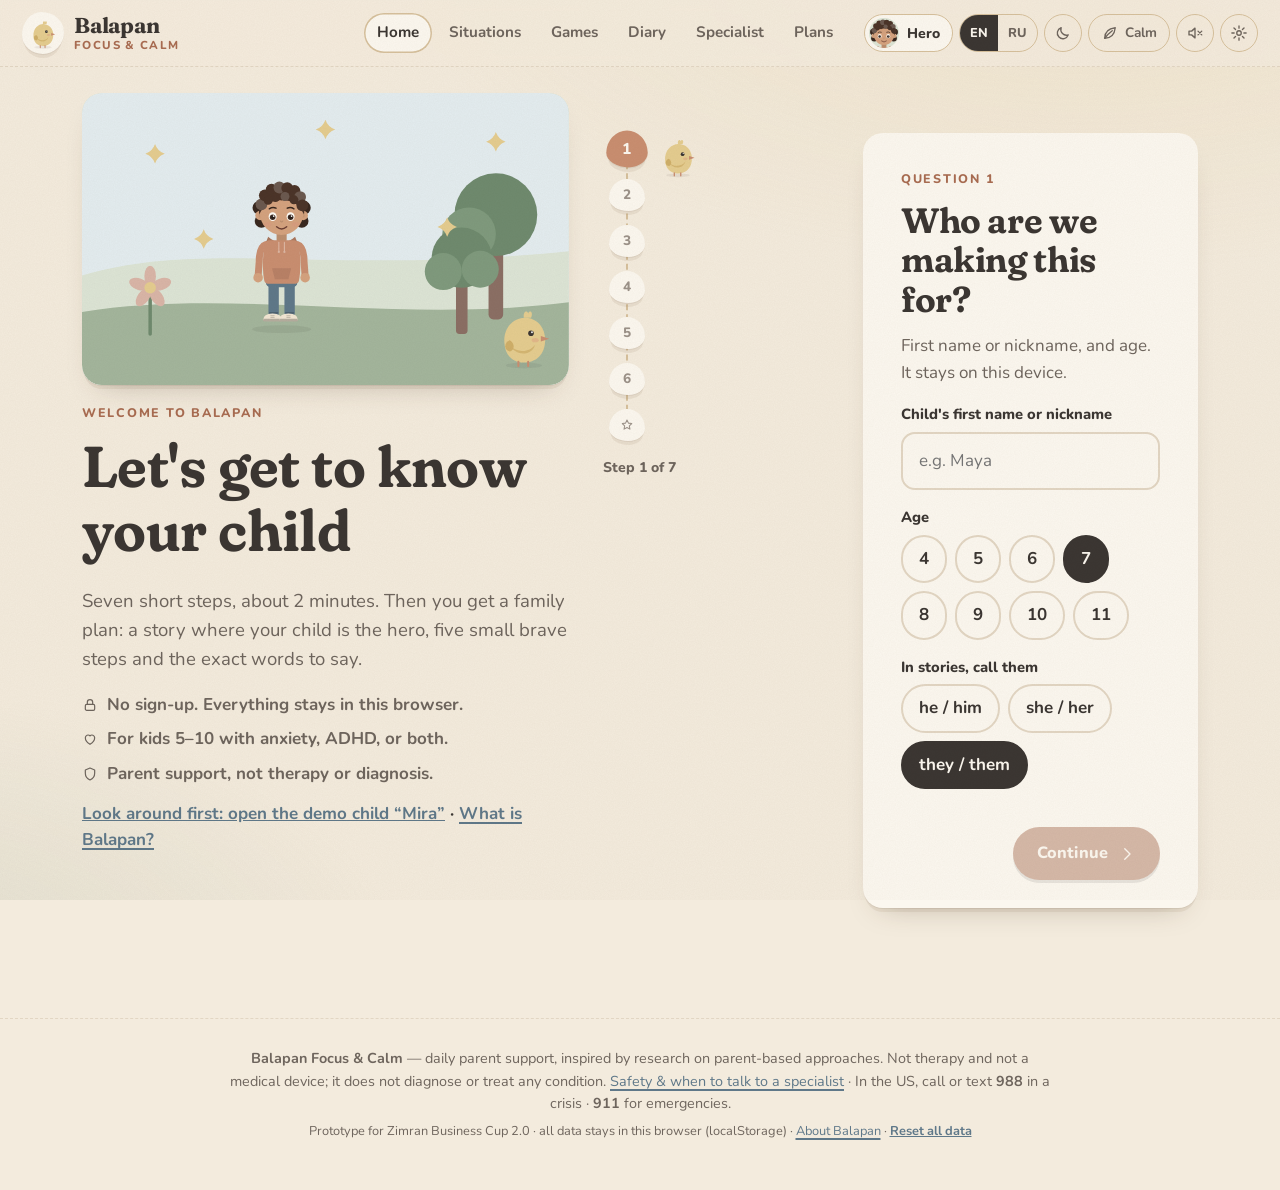
==== balapan-single.html @ f6d4fb09 "Fix dead/unreachable controls: header overflow at 900–1230px (Windows scaling), same-tab links re-op" ====
<!doctype html>
<html lang="en">
<head>
  <!-- Generated by build-single.py from index.html. Do not edit by hand. -->
  <meta charset="utf-8">
  <meta name="viewport" content="width=device-width, initial-scale=1, viewport-fit=cover">
  <title>Balapan Focus &amp; Calm — brave plans and focus quests for kids</title>
  <meta name="description" content="Balapan Focus & Calm: daily parent support for kids 5–10 with anxiety, ADHD, or both. Brave plans, routine quests, calm games, diary and a specialist report. No sign-up, EN/RU.">
  <meta name="theme-color" content="#F3EBDD">
  <link rel="icon" href="data:image/svg+xml,%3Csvg%20xmlns%3D%22http%3A//www.w3.org/2000/svg%22%20viewBox%3D%220%200%20100%20100%22%3E%3Ccircle%20cx%3D%2250%22%20cy%3D%2250%22%20r%3D%2248%22%20fill%3D%22%23F3EBDD%22/%3E%3Cpath%20d%3D%22M22%2060%20C20%2036%2038%2022%2054%2024%20C72%2026%2082%2042%2080%2060%20C78%2080%2064%2088%2050%2088%20C34%2088%2023%2078%2022%2060Z%22%20fill%3D%22%23E4CC8F%22/%3E%3Ccircle%20cx%3D%2260%22%20cy%3D%2246%22%20r%3D%224%22%20fill%3D%22%233B3632%22/%3E%3Cpath%20d%3D%22M74%2050%20L86%2054%20L74%2058Z%22%20fill%3D%22%23C98E70%22/%3E%3Cpath%20d%3D%22M30%2056%20C22%2058%2020%2070%2030%2072%20C36%2070%2038%2062%2030%2056Z%22%20fill%3D%22%23CFAF69%22/%3E%3C/svg%3E" type="image/svg+xml">
  <link rel="preconnect" href="https://fonts.googleapis.com">
  <link rel="preconnect" href="https://fonts.gstatic.com" crossorigin>
  <link href="https://fonts.googleapis.com/css2?family=Fraunces:opsz,wght,SOFT,WONK@9..144,500..800,100,1&family=Nunito:wght@400;600;700;800&display=swap" rel="stylesheet">
  <style data-src="css/base.css">
/* ==========================================================
   Balapan Focus & Calm — base tokens, type, paper texture
   Palette is intentionally muted (low saturation, no neon,
   no pure red) so the UI never shouts at a sensitive child.
   ========================================================== */
:root{
  --oat:#F3EBDD;
  --paper:#FBF7EF;
  --sand:#E7D7BC;
  --sand-deep:#D6C09C;
  --clay:#C98E70;
  --clay-deep:#A96C51;
  --clay-soft:#EBCDBB;
  --sage:#A3B59C;
  --sage-deep:#6F8A6E;
  --sage-soft:#DCE4D5;
  --dusty:#93A9BA;
  --dusty-deep:#5F7889;
  --dusty-soft:#D8E1E7;
  --butter:#E4CC8F;
  --butter-deep:#C7A65A;
  --rose:#D9B5A7;
  --ink:#3B3632;
  --ink-soft:#6E655D;
  --ink-faint:#9C9289;
  --line:#E2D6C3;
  --shadow-paper: 0 1px 0 rgba(90,70,50,.08), 0 6px 0 -2px rgba(150,120,90,.12), 0 14px 30px -18px rgba(70,50,30,.35);
  --shadow-soft: 0 10px 30px -18px rgba(70,50,30,.45);
  --r-s:12px; --r-m:20px; --r-l:30px;
  --f-display:"Fraunces", "Iowan Old Style", "Palatino Linotype", Palatino, Georgia, serif;
  --f-body:"Nunito", "Avenir Next", "Segoe UI", system-ui, -apple-system, sans-serif;
  --ease-out: cubic-bezier(.22,.8,.26,1);
  --ease-soft: cubic-bezier(.45,.05,.3,1);
  --maxw: 1160px;
}
*,*::before,*::after{box-sizing:border-box}
html{scroll-behavior:smooth;-webkit-text-size-adjust:100%}
body{
  margin:0; min-height:100vh; color:var(--ink); background:var(--oat);
  font-family:var(--f-body); font-size:17px; line-height:1.55;
  -webkit-font-smoothing:antialiased;
}
/* paper grain — SVG turbulence noise as a fixed overlay */
body::before{
  content:""; position:fixed; inset:0; pointer-events:none; z-index:100;
  opacity:.38; mix-blend-mode:multiply;
  background-image:url("data:image/svg+xml;utf8,<svg xmlns='http://www.w3.org/2000/svg' width='220' height='220'><filter id='n'><feTurbulence type='fractalNoise' baseFrequency='.85' numOctaves='3' stitchTiles='stitch'/><feColorMatrix values='0 0 0 0 .45  0 0 0 0 .38  0 0 0 0 .3  0 0 0 .22 0'/></filter><rect width='100%' height='100%' filter='url(%23n)'/></svg>");
}
/* very soft fibres */
body::after{
  content:""; position:fixed; inset:0; pointer-events:none; z-index:-1;
  background:
    radial-gradient(1200px 600px at 85% -10%, rgba(228,204,143,.22), transparent 60%),
    radial-gradient(900px 500px at -10% 110%, rgba(163,181,156,.22), transparent 60%);
}
h1,h2,h3,h4{font-family:var(--f-display); font-weight:650; line-height:1.12; margin:0 0 .4em; letter-spacing:-.01em; font-variation-settings:"SOFT" 100, "WONK" 1;}
h1{font-size:clamp(2.1rem, 4.6vw, 3.6rem)}
h2{font-size:clamp(1.6rem, 3vw, 2.3rem)}
h3{font-size:1.3rem}
p{margin:0 0 1em}
a{color:var(--dusty-deep); text-underline-offset:3px; text-decoration-thickness:1.5px}
a:hover{color:var(--ink)}
button{font:inherit; color:inherit}
img,svg{max-width:100%}
:focus-visible{outline:3px solid var(--dusty); outline-offset:3px; border-radius:8px}
.skip{position:absolute; left:-999px; top:8px; background:var(--paper); padding:8px 12px; border-radius:8px; z-index:200}
.skip:focus{left:8px}
.sr{position:absolute!important; width:1px; height:1px; overflow:hidden; clip:rect(0 0 0 0)}
.wrap{max-width:var(--maxw); margin:0 auto; padding:0 22px}
.eyebrow{font-weight:800; font-size:.78rem; letter-spacing:.14em; text-transform:uppercase; color:var(--clay-deep)}
.muted{color:var(--ink-soft)}
.hand{font-family:var(--f-display); font-style:italic; font-weight:500}
.print-only{display:none}
[hidden]{display:none !important}

/* ---------- motion ---------- */
@keyframes rise{from{opacity:0; transform:translateY(16px)} to{opacity:1; transform:none}}
@keyframes fadeIn{from{opacity:0} to{opacity:1}}
@keyframes floaty{0%,100%{transform:translateY(0)} 50%{transform:translateY(-8px)}}
@keyframes drift{from{transform:translateX(-30px)} to{transform:translateX(30px)}}
@keyframes spinSlow{to{transform:rotate(360deg)}}
@keyframes breathe{0%,100%{transform:scaleY(1)} 50%{transform:scaleY(1.025)}}
@keyframes blink{0%,92%,100%{transform:scaleY(1)} 95%{transform:scaleY(.08)}}
@keyframes sway{0%,100%{transform:rotate(-2deg)} 50%{transform:rotate(2deg)}}
@keyframes starPop{0%{transform:scale(.2) rotate(-30deg); opacity:0} 60%{transform:scale(1.15) rotate(6deg); opacity:1} 100%{transform:scale(1) rotate(0)}}
@keyframes wiggle{0%,100%{transform:translateX(0)} 25%{transform:translateX(-5px)} 75%{transform:translateX(5px)}}

.reveal{animation:rise .7s var(--ease-out) both}
.reveal.d1{animation-delay:.08s}.reveal.d2{animation-delay:.16s}.reveal.d3{animation-delay:.24s}.reveal.d4{animation-delay:.32s}.reveal.d5{animation-delay:.4s}

#app{min-height:70vh; outline:none}
.screen{animation:screenIn .55s var(--ease-out) backwards}
.screen.leaving{animation:screenOut .22s ease-in both}
@keyframes screenIn{from{opacity:0; transform:translateY(12px)} to{opacity:1; transform:none}}
@keyframes screenOut{to{opacity:0; transform:translateY(-6px)}}

/* Calm mode + OS reduced motion: almost no movement */
html.calm *, html.calm *::before, html.calm *::after{
  animation-duration:.01ms !important; animation-iteration-count:1 !important; transition-duration:.12s !important; scroll-behavior:auto !important;
}
@media (prefers-reduced-motion: reduce){
  *,*::before,*::after{animation-duration:.01ms !important; animation-iteration-count:1 !important; transition-duration:.12s !important; scroll-behavior:auto !important}
}
html.calm body::after{opacity:.5}

</style>
<style data-src="css/components.css">
/* ---------- top bar ---------- */
.topbar{position:sticky; top:0; z-index:50; display:flex; align-items:center; gap:18px; padding:12px 22px;
  background:rgba(243,235,221,.92); backdrop-filter:saturate(1.1) blur(6px); border-bottom:1.5px dashed var(--line)}
.brand{display:flex; align-items:center; gap:10px; text-decoration:none; color:var(--ink)}
.brand-mark{width:42px; height:42px; display:grid; place-items:center; background:var(--paper); border-radius:46% 54% 50% 50% / 55% 48% 52% 45%; box-shadow:var(--shadow-paper)}
.brand-mark svg{width:34px; height:34px}
.brand-text{display:flex; flex-direction:column; line-height:1}
.brand-text b{font-family:var(--f-display); font-size:1.35rem; font-weight:700; letter-spacing:-.01em}
.brand-text small{font-size:.72rem; font-weight:800; letter-spacing:.12em; text-transform:uppercase; color:var(--clay-deep); margin-top:3px}
.mainnav{display:flex; gap:4px; margin-left:auto}
.mainnav a{padding:8px 13px; border-radius:999px; text-decoration:none; color:var(--ink-soft); font-weight:700; font-size:.95rem; position:relative}
.mainnav a:hover{color:var(--ink); background:rgba(214,192,156,.25)}
.mainnav a.on{color:var(--ink); background:var(--paper); box-shadow:inset 0 0 0 1.5px var(--sand-deep)}
.toggles{display:flex; gap:6px}
.tgl{display:flex; align-items:center; gap:6px; border:1.5px solid var(--sand-deep); background:transparent; border-radius:999px; padding:6px 12px; cursor:pointer; font-weight:700; font-size:.85rem; color:var(--ink-soft)}
.tgl[aria-pressed="true"]{background:var(--sage-soft); border-color:var(--sage); color:var(--ink)}
.tgl-ico{display:inline-flex}
@media (max-width:900px){
  .topbar{flex-wrap:wrap; padding:10px 14px; gap:8px}
  .mainnav{order:3; width:100%; margin:0; overflow-x:auto; scrollbar-width:none}
  .mainnav a{white-space:nowrap; padding:7px 12px; font-size:.9rem}
  .toggles{margin-left:auto}
  .tgl-lbl{display:none}
  .tgl{padding:8px}
}

/* ---------- buttons ---------- */
.btn{--bg:var(--ink); --fg:var(--paper); display:inline-flex; align-items:center; justify-content:center; gap:10px; padding:14px 24px; border-radius:999px; border:0; cursor:pointer;
  background:var(--bg); color:var(--fg); font-weight:800; font-size:1.02rem; text-decoration:none; letter-spacing:.01em;
  box-shadow:0 3px 0 rgba(0,0,0,.18); transition:transform .18s var(--ease-out), box-shadow .18s, background .2s; position:relative}
.btn:hover{transform:translateY(-2px); color:var(--fg); box-shadow:0 5px 0 rgba(0,0,0,.16)}
.btn:active{transform:translateY(1px); box-shadow:0 1px 0 rgba(0,0,0,.2)}
.btn.clay{--bg:var(--clay-deep)}
.btn.sage{--bg:var(--sage-deep)}
.btn.dusty{--bg:var(--dusty-deep)}
.btn.ghost{--bg:transparent; --fg:var(--ink); box-shadow:inset 0 0 0 2px var(--sand-deep)}
.btn.ghost:hover{box-shadow:inset 0 0 0 2px var(--ink-soft)}
.btn.paper{--bg:var(--paper); --fg:var(--ink); box-shadow:var(--shadow-paper)}
.btn.small{padding:9px 16px; font-size:.92rem}
.btn.big{padding:18px 30px; font-size:1.15rem}
.btn[disabled]{opacity:.45; pointer-events:none}
.linkbtn{background:none; border:0; padding:0; color:var(--dusty-deep); text-decoration:underline; cursor:pointer; font-weight:700}

/* ---------- chips / tags ---------- */
.chip{display:inline-flex; align-items:center; gap:7px; padding:4px 11px 4px 9px; border-radius:999px; font-size:.78rem; font-weight:800; letter-spacing:.02em; background:var(--paper); box-shadow:inset 0 0 0 1.5px var(--line)}
.chip i{width:10px; height:10px; border-radius:50%; display:inline-block}
.chip-anxiety i{background:var(--dusty)}
.chip-adhd i{background:var(--sage)}
.chip-both i{background:linear-gradient(90deg, var(--dusty) 50%, var(--sage) 50%); box-shadow:0 0 0 2px var(--clay-soft)}
.chip-both{box-shadow:inset 0 0 0 1.5px var(--clay-soft); background:#F8EEE6}

/* ---------- paper surfaces ---------- */
.paper{background:var(--paper); border-radius:var(--r-m); box-shadow:var(--shadow-paper); position:relative}
.tape{position:absolute; top:-11px; left:50%; width:84px; height:22px; transform:translateX(-50%) rotate(-3deg); background:rgba(228,204,143,.55); border-left:2px dashed rgba(255,255,255,.4); border-right:2px dashed rgba(255,255,255,.4)}
.stitch{border:2px dashed var(--sand-deep); border-radius:var(--r-m)}
.blob{border-radius:56% 44% 48% 52% / 46% 54% 46% 54%}

/* ---------- forms ---------- */
.field{display:flex; flex-direction:column; gap:6px; margin-bottom:16px}
.field label{font-weight:800; font-size:.92rem}
.input{font:inherit; padding:14px 16px; border-radius:14px; border:2px solid var(--line); background:var(--paper); color:var(--ink); outline:none; transition:border-color .2s}
.input:focus{border-color:var(--dusty)}
.seg{display:flex; flex-wrap:wrap; gap:8px}
.seg button{border:2px solid var(--line); background:var(--paper); padding:9px 16px; border-radius:999px; font-weight:700; cursor:pointer; transition:all .18s}
.seg button[aria-pressed="true"]{border-color:var(--ink); background:var(--ink); color:var(--paper)}
.search{position:relative}
.search .ico{position:absolute; left:14px; top:50%; transform:translateY(-50%); color:var(--ink-faint)}
.search input{padding-left:44px; width:100%}

/* ---------- stars ---------- */
.starrow{display:inline-flex; gap:2px; vertical-align:middle}
.pstar.on{animation:starPop .5s var(--ease-out) both}
.fly-star{position:fixed; z-index:300; pointer-events:none; animation:fly 1.2s var(--ease-out) forwards}
@keyframes fly{0%{transform:translate(0,0) scale(.4); opacity:0} 25%{opacity:1; transform:translate(calc(var(--dx)*.4), calc(var(--dy)*.6)) scale(1.1)} 100%{transform:translate(var(--dx), calc(var(--dy) - 80px)) scale(.6) rotate(40deg); opacity:0}}

/* ---------- toast ---------- */
.toast{position:fixed; left:50%; bottom:24px; transform:translate(-50%, 30px); opacity:0; pointer-events:none; z-index:400; background:var(--ink); color:var(--paper); padding:12px 20px; border-radius:16px; font-weight:700; transition:all .35s var(--ease-out); max-width:90vw; text-align:center}
.toast.show{opacity:1; transform:translate(-50%,0)}

/* ---------- footer ---------- */
.foot{margin-top:70px; padding:28px 22px 40px; border-top:1.5px dashed var(--line); text-align:center; color:var(--ink-soft); font-size:.9rem}
.foot p{max-width:820px; margin:0 auto 8px}
.foot-small{font-size:.8rem}

/* ---------- hills scene ---------- */
.hills{display:block; width:100%; height:100%}
.hills .sun{animation:floaty 9s ease-in-out infinite}
.hills .cloud{animation:drift 18s ease-in-out infinite alternate}
.hills .c2{animation-duration:24s; animation-direction:alternate-reverse}
.hills .h1,.hills .h2,.hills .h3{filter:drop-shadow(0 -2px 0 rgba(255,255,255,.35))}

/* ---------- avatar animation ---------- */
.avatar{overflow:visible}
.avatar.head-only{overflow:hidden}
.avatar.head-only .av-body{animation:none}
.avatar .av-body{animation:breathe 4.2s ease-in-out infinite; transform-origin:100px 280px}
.avatar .av-eye{transform-box:view-box; animation:blink 5.5s infinite}
.avatar .av-eye:last-of-type{animation-delay:.02s}
.avatar.pose-wave .av-arm-r{animation:wave 2.6s ease-in-out infinite}
@keyframes wave{0%,55%,100%{transform:rotate(0)} 65%{transform:rotate(-150deg)} 75%{transform:rotate(-125deg)} 85%{transform:rotate(-150deg)}}
.avatar.pose-walk .av-leg-l{animation:stepL .8s ease-in-out infinite}
.avatar.pose-walk .av-leg-r{animation:stepL .8s ease-in-out infinite reverse}
.avatar.pose-walk .av-body{animation:bob .4s ease-in-out infinite alternate}
@keyframes stepL{0%,100%{transform:rotate(9deg)} 50%{transform:rotate(-9deg)}}
@keyframes bob{to{transform:translateY(-3px)}}
.avatar.pose-cheer .av-arm-l{animation:cheerL 1.2s ease-in-out infinite alternate}
.avatar.pose-cheer .av-arm-r{animation:cheerR 1.2s ease-in-out infinite alternate}
@keyframes cheerL{to{transform:rotate(140deg)}}
@keyframes cheerR{to{transform:rotate(-140deg)}}
.chick .chick-wing{animation:sway 1.6s ease-in-out infinite}
.chick{animation:floaty 3.4s ease-in-out infinite}

</style>
<style data-src="css/screens.css">
/* ===================== LANDING ===================== */
.hero{display:grid; grid-template-columns:1.05fr 1fr; gap:40px; align-items:center; padding-top:46px; padding-bottom:30px}
.hero h1 em{font-style:italic; font-weight:600; color:var(--clay-deep)}
.ul{background:linear-gradient(transparent 68%, rgba(228,204,143,.55) 68%, rgba(228,204,143,.55) 90%, transparent 90%); padding:0 .08em}
.lede{font-size:1.16rem; color:var(--ink-soft); max-width:36em}
.cta-row{display:flex; flex-wrap:wrap; gap:12px; margin:26px 0 14px}
.fine{font-size:.86rem; color:var(--ink-faint); display:flex; align-items:center; gap:6px; flex-wrap:wrap}
.hero-art{position:relative; height:520px}
.hero-blob{position:absolute; inset:18px 0 30px 20px; background:var(--sand); border-radius:58% 42% 50% 50% / 45% 55% 45% 55%; box-shadow:inset 0 -12px 0 rgba(169,108,81,.08)}
.hero-blob{overflow:hidden}
.hero-scene{position:absolute; left:0; right:0; bottom:0; height:58%}
.hero-kid{position:absolute; left:50%; bottom:46px; transform:translateX(-50%); filter:drop-shadow(0 6px 0 rgba(90,70,50,.08))}
.hero-chick{position:absolute; left:16%; bottom:52px}
.hero-ladder{position:absolute; right:9%; top:16%; display:flex; flex-direction:column-reverse; gap:8px; padding:10px 14px; border-left:5px solid var(--clay); border-right:5px solid var(--clay); border-radius:6px}
.hero-ladder .rung{display:block; width:42px; height:30px; border-bottom:4px solid var(--clay-soft); display:grid; place-items:center}
.note{position:absolute; padding:16px 18px 14px; font-size:.92rem; max-width:200px; line-height:1.35}
.note b{font-family:var(--f-display)}
.n1{left:0; top:12%; transform:rotate(-4deg); animation:floaty 7s ease-in-out infinite}
.n2{right:0; bottom:8%; transform:rotate(3deg); font-family:var(--f-display); font-style:italic; animation:floaty 8s ease-in-out infinite reverse}

.center{text-align:center}
.how{padding-top:60px; position:relative}
.how-path{position:absolute; left:0; right:0; top:150px; width:100%; height:120px; opacity:.9}
.how-steps{list-style:none; padding:0; margin:30px 0 0; display:grid; grid-template-columns:repeat(4,1fr); gap:26px; position:relative}
.how-steps li{padding:10px 6px}
.how-steps li:nth-child(even){margin-top:46px}
.how-steps .num{display:grid; place-items:center; width:58px; height:58px; font-family:var(--f-display); font-size:1.7rem; font-weight:700; color:var(--paper); background:var(--clay); border-radius:46% 54% 50% 50% / 55% 45% 55% 45%; margin-bottom:12px; box-shadow:0 4px 0 var(--clay-deep)}
.how-steps li:nth-child(2) .num{background:var(--sage); box-shadow:0 4px 0 var(--sage-deep)}
.how-steps li:nth-child(3) .num{background:var(--dusty); box-shadow:0 4px 0 var(--dusty-deep)}
.how-steps li:nth-child(4) .num{background:var(--butter-deep); box-shadow:0 4px 0 #A68745}
.how-steps p{color:var(--ink-soft); font-size:.97rem}

.venn-sec{display:grid; grid-template-columns:1fr 1.05fr; gap:40px; align-items:center; padding-top:90px}
.venn{position:relative; height:360px}
.venn .v{position:absolute; top:20px; width:300px; height:300px; border-radius:50%; display:flex; align-items:center; font-family:var(--f-display); font-size:1.4rem; font-weight:650}
.venn .v small{display:block; font-family:var(--f-body); font-size:.82rem; font-weight:600; color:var(--ink-soft); margin-top:4px; line-height:1.35}
.venn .v1{left:0; background:rgba(147,169,186,.42); padding-left:44px; border:2px dashed rgba(95,120,137,.4)}
.venn .v2{right:0; background:rgba(163,181,156,.45); justify-content:flex-end; padding-right:40px; text-align:right; border:2px dashed rgba(111,138,110,.45)}
.venn .v-mid{position:absolute; left:50%; top:50%; transform:translate(-50%,-50%); text-align:center; background:var(--paper); padding:14px 16px; border-radius:18px; box-shadow:var(--shadow-paper); z-index:2; min-width:140px}
.venn .v-mid b{font-family:var(--f-display); font-size:1.35rem; color:var(--clay-deep); display:block}
.venn .v-mid small{font-size:.78rem; color:var(--ink-soft); line-height:1.3; display:block}

.tools{display:grid; grid-template-columns:repeat(3,1fr); gap:22px; padding-top:90px}
.tool{display:flex; flex-direction:column; gap:14px; padding:24px; border-radius:var(--r-l); position:relative}
.tool:nth-child(1){background:#E9EEF1}
.tool:nth-child(2){background:#E8EDE3; transform:translateY(24px)}
.tool:nth-child(3){background:#F3E4DA}
.tool-art{height:110px; display:flex; align-items:center}
.tool p{color:var(--ink-soft); margin:0}
.tool h3{font-size:1.5rem}
.mini-book{display:flex; transform:rotate(-3deg)}
.mb-page{width:86px; height:96px; background:var(--paper); box-shadow:var(--shadow-paper); padding:14px 10px; display:flex; flex-direction:column; gap:7px; justify-content:center}
.mb-page.l{border-radius:10px 2px 2px 10px}
.mb-page.r{border-radius:2px 10px 10px 2px; align-items:center}
.mb-page span{height:6px; border-radius:3px; background:var(--sand)}
.mb-page span.s{width:60%}
.mini-timer svg{width:104px; height:104px; filter:drop-shadow(0 4px 0 rgba(0,0,0,.06))}
.mt-wedge{transform-origin:50px 50px; animation:spinSlow 30s linear infinite}
.mini-trace{width:160px}
.mt-draw{stroke-dasharray:160; stroke-dashoffset:160; animation:draw 3.5s ease-in-out infinite alternate}
@keyframes draw{to{stroke-dashoffset:0}}

.promise{padding-top:110px; display:grid; grid-template-columns:1fr 1fr; gap:30px; align-items:center}
.promise-card{display:flex; gap:18px; padding:28px}
.promise-ico{color:var(--sage-deep); flex:none}
.final-cta{text-align:center}
.final-cta .fine{justify-content:center; margin-top:12px}

/* ===================== QUIZ ===================== */
.quiz{display:grid; grid-template-columns:220px 1fr; gap:40px; padding-top:40px; align-items:start; max-width:980px}
.quiz-track{position:sticky; top:100px}
.stones{display:flex; flex-direction:column; gap:14px; position:relative; padding-left:6px}
.stones::before{content:""; position:absolute; left:23px; top:10px; bottom:10px; border-left:2px dashed var(--sand-deep)}
.stone{width:36px; height:32px; display:grid; place-items:center; border-radius:50% 50% 46% 54% / 60% 60% 40% 40%; background:var(--paper); color:var(--ink-faint); font-weight:800; font-size:.85rem; position:relative; box-shadow:var(--shadow-paper)}
.stone.done{background:var(--sage); color:var(--paper)}
.stone.now{background:var(--clay); color:var(--paper); transform:scale(1.15)}
.track-chick{position:absolute; left:52px; top:calc(var(--p) * (100% - 80px)); transition:top .6s var(--ease-out)}
.track-lbl{margin-top:16px; font-weight:800; color:var(--ink-soft); font-size:.88rem}
.quiz-card{padding:36px 38px 28px; min-height:440px; display:flex; flex-direction:column}
.quiz-card.swap{animation:cardIn .45s var(--ease-out)}
@keyframes cardIn{from{opacity:0; transform:translateX(24px) rotate(.6deg)} to{opacity:1; transform:none}}
.quiz-card h2{font-size:clamp(1.6rem,3vw,2.2rem)}
.opts{display:grid; gap:12px; margin:18px 0 10px}
.opts.single{grid-template-columns:1fr 1fr}
.opts.multi{grid-template-columns:1fr 1fr}
.opts.many{grid-template-columns:repeat(2,1fr)}
.opt{display:flex; align-items:flex-start; gap:12px; text-align:left; padding:15px 16px; border-radius:16px; background:var(--oat); border:2px solid transparent; cursor:pointer; transition:all .2s var(--ease-out)}
.opt:hover{border-color:var(--sand-deep); transform:translateY(-2px)}
.opt b{display:block; font-size:1rem}
.opt small{display:block; color:var(--ink-soft); font-size:.86rem; line-height:1.35; margin-top:3px}
.opt .tick{flex:none; width:24px; height:24px; border-radius:8px; border:2px solid var(--sand-deep); display:grid; place-items:center; color:transparent; background:var(--paper); margin-top:1px}
.opt[aria-pressed="true"]{border-color:var(--ink); background:var(--paper); box-shadow:0 4px 0 rgba(0,0,0,.06)}
.opt[aria-pressed="true"] .tick{background:var(--ink); border-color:var(--ink); color:var(--paper)}
.opt-anxiety[aria-pressed="true"]{border-color:var(--dusty-deep)} .opt-anxiety[aria-pressed="true"] .tick{background:var(--dusty-deep); border-color:var(--dusty-deep)}
.opt-adhd[aria-pressed="true"]{border-color:var(--sage-deep)} .opt-adhd[aria-pressed="true"] .tick{background:var(--sage-deep); border-color:var(--sage-deep)}
.opt-both[aria-pressed="true"]{border-color:var(--clay-deep)} .opt-both[aria-pressed="true"] .tick{background:var(--clay-deep); border-color:var(--clay-deep)}
.quiz-nav{margin-top:auto; padding-top:22px; display:flex; justify-content:space-between; gap:12px}
.cheer{text-align:center; padding:20px 0}
.cheer-art{display:flex; justify-content:center; margin-bottom:8px}
.cheer .lede{margin:0 auto}

/* ===================== BUILDER ===================== */
.builder{padding-top:36px}
.b-head{max-width:720px; margin-bottom:22px}
.b-grid{display:grid; grid-template-columns:minmax(300px, 1fr) 1.15fr; gap:26px; align-items:start}
.b-stage{height:540px; overflow:hidden; display:flex; align-items:flex-end; justify-content:center; background:linear-gradient(#EDE3D2, #F6EFE3); position:sticky; top:96px}
.b-scene{position:absolute; inset:auto 0 0 0; height:46%}
.b-av{position:relative; margin-bottom:34px}
.b-av.pop{animation:popIn .4s var(--ease-out)}
@keyframes popIn{0%{transform:scale(.96)} 60%{transform:scale(1.03)} 100%{transform:scale(1)}}
.b-name{position:absolute; top:22px; left:24px; font-family:var(--f-display); font-size:1.7rem; font-weight:700; transform:rotate(-3deg)}
.b-stage-actions{position:absolute; top:18px; right:18px}
.b-panel{padding:22px 24px}
.b-tabs{display:flex; gap:6px; flex-wrap:wrap; border-bottom:2px dashed var(--line); padding-bottom:14px; margin-bottom:16px}
.b-tabs button{border:0; background:transparent; padding:9px 14px; border-radius:12px; cursor:pointer; font-weight:800; color:var(--ink-soft)}
.b-tabs button[aria-selected="true"]{background:var(--ink); color:var(--paper)}
.b-row{margin-bottom:20px}
.b-row h4{font-family:var(--f-body); font-size:.82rem; font-weight:800; text-transform:uppercase; letter-spacing:.1em; color:var(--ink-soft); margin-bottom:10px}
.swatches{display:flex; flex-wrap:wrap; gap:10px}
.sw{width:44px; height:44px; border-radius:50%; border:3px solid var(--paper); background:var(--c); cursor:pointer; box-shadow:0 0 0 2px var(--line); transition:transform .15s}
.sw:hover{transform:scale(1.08)}
.sw[aria-pressed="true"]{box-shadow:0 0 0 3px var(--ink); transform:scale(1.1)}
.b-save{border-top:2px dashed var(--line); padding-top:18px; margin-top:6px}

/* ===================== PLAN ===================== */
.plan{padding-top:30px}
.flag-banner{display:flex; gap:16px; padding:20px 22px; margin-bottom:24px; background:#F6E9E1; color:var(--ink); border-left:6px solid var(--clay)}
.flag-banner svg{flex:none; color:var(--clay-deep)}
.plan-head{display:grid; grid-template-columns:330px 1fr; gap:34px; align-items:center}
.plan-hero{position:relative; height:300px; border-radius:var(--r-l); overflow:hidden; background:#EDE3D2}
.plan-hero .hills{position:absolute; inset:auto 0 0 0; height:60%}
.ph-kid{position:absolute; left:50%; bottom:6px; transform:translateX(-50%)}
.ph-chick{position:absolute; left:14%; bottom:22px}
.plan-meta{display:flex; flex-wrap:wrap; gap:8px; margin-top:14px}
.plan-meta a.chip{text-decoration:none; color:var(--ink)}
.start-here{padding-top:50px}
.stones-path{display:grid; grid-template-columns:repeat(3,1fr); gap:22px; margin-top:20px}
.stone-card{padding:26px 22px 22px; display:flex; flex-direction:column; gap:10px}
.stone-card:nth-child(2){transform:translateY(18px)}
.stone-card h3{margin:4px 0 0}
.stone-card .chip{align-self:flex-start}
.stone-card .muted{font-size:.94rem; flex:1}
.stone-n{position:absolute; top:-16px; right:18px; width:38px; height:38px; border-radius:50%; display:grid; place-items:center; background:var(--ink); color:var(--paper); font-family:var(--f-display); font-weight:700}
.sc-actions{display:flex; gap:8px; flex-wrap:wrap}
.start-here .center{margin-top:36px}
.two-col{display:grid; grid-template-columns:1fr 1.2fr; gap:22px; padding-top:40px}
.words,.habits{padding:28px}
.quote-list{list-style:none; padding:0; margin:12px 0 0; display:flex; flex-direction:column; gap:10px}
.quote-list li{font-family:var(--f-display); font-style:italic; font-size:1.12rem; line-height:1.35; padding-left:16px; border-left:3px solid var(--butter)}
.swap-list{list-style:none; padding:0; margin:12px 0 0; display:flex; flex-direction:column; gap:12px}
.swap-list li{display:grid; grid-template-columns:1fr 22px 1.1fr; gap:10px; align-items:center; font-size:.94rem}
.swap-list .drop{color:var(--ink-faint); text-decoration:line-through; text-decoration-color:rgba(169,108,81,.5)}
.swap-list .arrow{color:var(--clay)}
.swap-list .instead{font-weight:700}
.small{font-size:.88rem}
.rhythm{padding-top:44px}
.rhythm-row{display:grid; grid-template-columns:repeat(3,1fr); gap:18px}
.rh{padding:20px}
.rh-ico{display:inline-grid; place-items:center; width:48px; height:48px; border-radius:50%; background:var(--oat); color:var(--clay-deep); margin-bottom:8px}
.rh b{display:block}
.rh p{margin:4px 0 0; color:var(--ink-soft); font-size:.94rem}
.empty{max-width:560px; margin:60px auto; padding:40px; text-align:center; display:flex; flex-direction:column; align-items:center; gap:6px}

/* ===================== LIBRARY ===================== */
.library{padding-top:36px}
.lib-head{display:grid; grid-template-columns:1.4fr 1fr; gap:30px; align-items:end}
.lib-legend{padding:18px 20px; display:flex; flex-direction:column; gap:8px; font-size:.88rem; color:var(--ink-soft)}
.lib-legend b{color:var(--ink)}
.lib-legend span{display:flex; align-items:center; gap:8px}
.lib-tools{display:grid; grid-template-columns:auto 1fr; gap:14px 18px; align-items:center; margin:28px 0 26px}
.filter-tabs{display:flex; gap:6px; background:var(--paper); padding:5px; border-radius:999px; box-shadow:inset 0 0 0 1.5px var(--line)}
.ft{border:0; background:transparent; padding:9px 15px; border-radius:999px; font-weight:800; cursor:pointer; color:var(--ink-soft); white-space:nowrap}
.ft small{opacity:.6; font-weight:700; margin-left:3px}
.ft[aria-pressed="true"]{background:var(--ink); color:var(--paper)}
.ft-anxiety[aria-pressed="true"]{background:var(--dusty-deep)}
.ft-adhd[aria-pressed="true"]{background:var(--sage-deep)}
.ft-both[aria-pressed="true"]{background:var(--clay-deep)}
.cat-row{grid-column:1 / -1; display:flex; gap:8px; flex-wrap:wrap}
.cat-row button{border:1.5px dashed var(--sand-deep); background:transparent; border-radius:999px; padding:6px 13px; font-weight:700; font-size:.88rem; cursor:pointer; color:var(--ink-soft)}
.cat-row button[aria-pressed="true"]{border-style:solid; border-color:var(--ink); color:var(--ink); background:var(--paper)}
.lib-grid{display:grid; grid-template-columns:repeat(auto-fill, minmax(250px,1fr)); gap:30px 22px}
.sit-card{position:relative; text-align:left; border:0; cursor:pointer; padding:26px 20px 16px; background:var(--paper); border-radius:6px 6px 18px 18px; box-shadow:var(--shadow-paper); transform:rotate(var(--rot)); display:flex; flex-direction:column; gap:8px; animation:rise .5s var(--ease-out) both; transition:transform .25s var(--ease-out), box-shadow .25s}
.sit-card::after{content:""; position:absolute; left:0; right:0; top:0; height:6px; border-radius:6px 6px 0 0}
.sit-anxiety::after{background:var(--dusty)}
.sit-adhd::after{background:var(--sage)}
.sit-both::after{background:linear-gradient(90deg, var(--dusty) 0 50%, var(--sage) 50% 100%)}
.sit-card:hover{transform:rotate(0) translateY(-5px); box-shadow:0 18px 30px -18px rgba(70,50,30,.5)}
.sit-card .tape{top:-12px; width:70px}
.sit-card h3{font-size:1.2rem; margin:2px 0 0}
.sit-card p{font-size:.9rem; color:var(--ink-soft); margin:0; flex:1}
.sit-card .chip{align-self:flex-start}
.sit-ico{position:absolute; right:16px; top:20px; color:var(--sand-deep)}
.sit-foot{display:flex; justify-content:space-between; align-items:center; font-size:.8rem; font-weight:800; color:var(--ink-faint); padding-top:10px; border-top:1.5px dashed var(--line); margin-top:4px}
.sit-foot .go{display:inline-flex; align-items:center; gap:3px; color:var(--clay-deep)}
.sit-foot .has{color:var(--sage-deep); display:inline-flex; align-items:center; gap:3px}
.empty-note{text-align:center; padding:30px}

/* sheet / modal */
.sheet{position:fixed; inset:0; z-index:150; display:grid; place-items:center; padding:20px}
.sheet-bg{position:absolute; inset:0; background:rgba(59,54,50,.35); opacity:0; transition:opacity .25s}
.sheet-card{position:relative; width:min(880px, 100%); max-height:88vh; overflow:auto; padding:30px 32px; transform:translateY(30px) scale(.98); opacity:0; transition:all .3s var(--ease-out)}
.sheet-card.narrow{width:min(480px,100%)}
.sheet.open .sheet-bg{opacity:1}
.sheet.open .sheet-card{transform:none; opacity:1}
.sheet-x{position:absolute; right:14px; top:10px; width:40px; height:40px; border-radius:50%; border:0; background:var(--oat); font-size:1.6rem; line-height:1; cursor:pointer}
.sh-top{display:flex; gap:8px; margin-bottom:10px}
.sh-grid{display:grid; grid-template-columns:1fr 1fr; gap:28px; margin-top:8px}
.sh-grid h4{font-family:var(--f-body); font-size:.8rem; text-transform:uppercase; letter-spacing:.12em; color:var(--clay-deep); margin:14px 0 8px}
.mini-ladder{list-style:none; padding:0; margin:0; display:flex; flex-direction:column; gap:8px}
.mini-ladder li{display:flex; gap:10px; align-items:flex-start; font-size:.95rem; background:var(--oat); padding:9px 12px; border-radius:12px}
.mini-ladder li span{flex:none; width:24px; height:24px; border-radius:50%; display:grid; place-items:center; background:var(--paper); font-weight:800; font-size:.8rem}
.mini-ladder small{color:var(--ink-faint)}
.sh-actions{display:flex; flex-wrap:wrap; gap:10px; margin-top:24px}
.mono{font-family:ui-monospace, Menlo, monospace; background:var(--oat); padding:10px 12px; border-radius:10px; word-break:break-all; font-size:.86rem}

/* ===================== BRAVE PLAN ===================== */
.brave,.quest{padding-top:26px}
.crumbs{display:flex; flex-wrap:wrap; gap:10px; align-items:center; margin-bottom:14px}
.crumbs a:first-child{display:inline-flex; align-items:center; gap:4px; font-weight:800; text-decoration:none; color:var(--ink-soft); margin-right:6px}
.crumbs a.chip{text-decoration:none; color:var(--ink)}
.brave-grid{display:grid; grid-template-columns:1.5fr 1fr; gap:24px; align-items:start; margin-top:10px}
.book{overflow:hidden; display:flex; flex-direction:column}
.book-scene{position:relative; height:290px; background:linear-gradient(#EAE2D4, #F4EDE1); overflow:hidden}
.book-scene .hills{position:absolute; inset:auto 0 0 0; height:70%}
.bk-kid{position:absolute; bottom:4px; left:8%; transition:left 1.4s var(--ease-soft)}
.bk-chick{position:absolute; bottom:10px; left:2%; transition:left 1.7s var(--ease-soft)}
.bk-prop{position:absolute; right:7%; top:28px; width:150px; height:120px; animation:rise .7s var(--ease-out)}
.bk-prop svg{width:100%; height:100%}
.prop-wave .wv{animation:floaty 3s ease-in-out infinite}
.prop-breath .bl{transform-origin:50px 50px; animation:breathBall 6s ease-in-out infinite}
@keyframes breathBall{0%,100%{transform:scale(.85)} 40%{transform:scale(1.08)}}
.book-text{padding:26px 34px 10px; min-height:150px}
.book-text p{font-family:var(--f-display); font-size:clamp(1.25rem, 2.2vw, 1.55rem); line-height:1.45; font-weight:500; margin:0}
.book-text p.in{animation:rise .5s var(--ease-out)}
.book-nav{display:flex; align-items:center; gap:10px; padding:14px 22px 20px; border-top:2px dashed var(--line); margin-top:auto}
.dots{display:flex; gap:6px; margin-right:auto; flex-wrap:wrap}
.dot{width:12px; height:12px; border-radius:50%; border:0; background:var(--sand); cursor:pointer; padding:0}
.dot.on{background:var(--clay); width:28px; border-radius:6px}
#bkRead.on{background:var(--sage-deep)}
.ladder{padding:22px 22px 18px}
.ladder-head{display:flex; justify-content:space-between; align-items:baseline}
.ladder-head h3{display:flex; gap:8px; align-items:center}
.rungs{list-style:none; padding:0 0 0 0; margin:12px 0 16px; position:relative}
.rungs::before{content:""; position:absolute; left:19px; top:6px; bottom:6px; width:4px; background:repeating-linear-gradient(var(--sand-deep) 0 8px, transparent 8px 14px)}
.rung-row{display:flex; gap:12px; padding:8px 0; position:relative}
.rung-n{flex:none; width:42px; height:42px; display:grid; place-items:center; border-radius:50%; background:var(--paper); box-shadow:inset 0 0 0 2px var(--sand-deep); font-weight:800; color:var(--ink-faint); z-index:1}
.rung-row.done .rung-n{box-shadow:none; background:transparent}
.rung-row.now .rung-n{background:var(--clay); color:var(--paper); box-shadow:0 0 0 6px var(--clay-soft)}
.rung-body p{margin:8px 0 0; font-weight:700; line-height:1.35}
.rung-row.later .rung-body p{color:var(--ink-faint); font-weight:600}
.rung-row.done .rung-body p{color:var(--ink-soft); text-decoration:line-through; text-decoration-color:var(--butter-deep)}
.rung-row.mini .rung-body p{font-style:italic}
.rung-body small{color:var(--sage-deep); font-weight:800; font-size:.78rem}
.rung-actions{display:flex; align-items:center; gap:12px; flex-wrap:wrap; margin-top:10px; padding:12px; background:var(--oat); border-radius:14px}
.practice{display:flex; flex-direction:column; font-size:.72rem; color:var(--ink-faint); font-weight:800}
.warm{width:100%; text-align:center}
.tips{display:grid; grid-template-columns:repeat(3,1fr); gap:20px; margin-top:28px}
.tip{padding:24px}
.plain{padding-left:18px; margin:10px 0 0}
.plain li{margin-bottom:8px}
.plain.two{columns:2; column-gap:30px}
.celebrate,.move,.win{position:fixed; inset:0; background:rgba(59,54,50,.35); z-index:160; display:grid; place-items:center; padding:20px; animation:fadeIn .3s}
.cel-card,.move-card,.win-card{width:min(460px,100%); text-align:center; padding:30px; animation:rise .45s var(--ease-out)}
.cel-kid,.win-kid{display:flex; justify-content:center}
.cel-actions{display:flex; gap:10px; justify-content:center; flex-wrap:wrap; margin-top:14px}

/* ===================== QUEST ===================== */
.q-top{display:flex; justify-content:space-between; align-items:center; gap:20px; flex-wrap:wrap}
.pebbles{display:flex; gap:8px}
.peb{width:34px; height:28px; border-radius:50% 50% 45% 55% / 60% 60% 40% 40%; background:var(--paper); box-shadow:inset 0 0 0 2px var(--sand-deep); display:grid; place-items:center}
.peb.now{background:var(--sage); box-shadow:0 0 0 5px var(--sage-soft)}
.peb.done{background:transparent; box-shadow:none}
.q-grid{display:grid; grid-template-columns:1.2fr 1fr; gap:24px; margin-top:18px; align-items:stretch}
.q-card{padding:28px 30px; display:flex; flex-direction:column; align-items:center; text-align:center}
.q-card.flip{animation:cardFlip .55s var(--ease-out)}
@keyframes cardFlip{from{opacity:0; transform:perspective(800px) rotateY(-24deg) translateX(30px)} to{opacity:1; transform:none}}
.q-ill{margin:6px 0 4px}
.q-step{font-size:clamp(1.6rem,3.2vw,2.3rem); max-width:16em}
.done-btn{margin-top:14px; border:0; cursor:pointer; width:170px; height:170px; border-radius:50%; background:var(--sage-deep); color:var(--paper); box-shadow:0 8px 0 #566F56, 0 20px 30px -16px rgba(0,0,0,.4); transition:transform .15s, box-shadow .15s; position:relative}
.done-btn::before{content:""; position:absolute; inset:-10px; border-radius:50%; border:3px dashed var(--sage); animation:spinSlow 20s linear infinite}
.done-btn:hover{transform:translateY(-3px)}
.done-btn:active{transform:translateY(6px); box-shadow:0 2px 0 #566F56}
.db-inner{display:flex; flex-direction:column; align-items:center; gap:2px; font-size:1.5rem; font-family:var(--f-display)}
.q-timer{padding:24px; display:flex; flex-direction:column; align-items:center; justify-content:center; gap:18px}
.timer{position:relative; width:min(340px, 100%); aspect-ratio:1}
.timer svg{width:100%; height:100%; filter:drop-shadow(0 6px 0 rgba(150,120,90,.12))}
.t-read{position:absolute; left:0; right:0; bottom:22%; text-align:center; font-family:var(--f-display); font-weight:700; font-size:1.6rem; color:var(--ink); text-shadow:0 0 8px var(--paper), 0 0 4px var(--paper)}
.t-ctrl{display:flex; gap:8px; flex-wrap:wrap; justify-content:center}
.q-finish{display:flex; flex-direction:column; align-items:center}
.move-stage{height:240px; display:flex; justify-content:center; align-items:flex-end}
.mv-count{font-family:var(--f-display); font-size:2.4rem; font-weight:700; color:var(--sage-deep); margin:6px 0 10px}
.mv-stretch .avatar{animation:stretchUp 2.4s ease-in-out infinite}
.mv-hop .avatar{animation:hop 1.2s ease-in-out infinite}
.mv-sway .avatar{transform-origin:50% 100%; animation:sway 2.4s ease-in-out infinite}
.mv-push .avatar{animation:wiggle 1.6s ease-in-out infinite}
@keyframes stretchUp{0%,100%{transform:scaleY(1)} 50%{transform:scaleY(1.08) translateY(-6px)}}
@keyframes hop{0%,100%{transform:translateY(0)} 40%{transform:translateY(-34px)} 60%{transform:translateY(-34px)}}

/* ===================== GAMES HUB ===================== */
.games{padding-top:36px}
.g-head{display:flex; justify-content:space-between; align-items:flex-end; gap:20px; flex-wrap:wrap; margin-bottom:20px}
.g-stars{display:flex; gap:12px; align-items:center; padding:14px 22px}
.g-stars b{font-family:var(--f-display); font-size:2rem; display:block; line-height:1}
.g-stars small{color:var(--ink-soft); font-weight:700}
.shelf{margin-top:34px; position:relative}
.shelf-label{display:flex; align-items:baseline; gap:16px; flex-wrap:wrap; margin-bottom:6px}
.shelf-label h2{margin:0}
.shelf-label p{margin:0}
.shelf-row{display:grid; grid-template-columns:repeat(4,1fr); gap:22px; padding:16px 10px 0; position:relative; z-index:1}
.plank{height:22px; margin-top:-6px; background:linear-gradient(#D6C09C, #C8AF88); border-radius:6px; box-shadow:0 10px 18px -10px rgba(90,60,30,.5); position:relative}
.plank::after{content:""; position:absolute; left:2%; right:2%; top:5px; border-top:1.5px dashed rgba(255,255,255,.35)}
.toy{display:flex; flex-direction:column; gap:10px; text-decoration:none; color:var(--ink); transform:rotate(var(--tilt)); transition:transform .3s var(--ease-out)}
.toy:hover{transform:rotate(0) translateY(-8px); color:var(--ink)}
.toy-art{display:grid; place-items:center; height:150px; background:var(--paper); border-radius:24px 24px 8px 8px; box-shadow:var(--shadow-paper)}
.toy-art svg{width:72%; height:80%}
.toy:hover .toy-art svg{animation:floaty 2s ease-in-out infinite}
.toy-meta{padding:0 4px 14px; display:flex; flex-direction:column}
.toy-meta b{font-family:var(--f-display); font-size:1.2rem}
.toy-meta small{color:var(--ink-soft); font-weight:700}
.toy-best{margin-top:4px}

/* ===================== DASHBOARD ===================== */
.dash{padding-top:34px}
.dash-head{display:flex; align-items:center; gap:20px; flex-wrap:wrap}
.dash-head > div:nth-child(2){flex:1; min-width:240px}
.dh-av{width:96px; height:96px; border-radius:50%; background:var(--sand); display:grid; place-items:center; overflow:hidden}
.dash-top{display:grid; grid-template-columns:1.1fr 1.4fr; gap:20px; margin-top:24px}
.streak{display:flex; gap:20px; align-items:center; padding:20px 26px}
.plant{width:90px; height:150px}
.plant path[class^="leaf"]{transform-origin:60px 150px; animation:rise .6s var(--ease-out) both}
.big-n{font-family:var(--f-display); font-size:3.4rem; line-height:1; display:block}
.week{display:flex; gap:6px; margin-top:12px}
.wd{display:flex; flex-direction:column; align-items:center; font-size:.72rem; font-weight:800; color:var(--ink-faint); gap:3px}
.wd i{width:22px; height:22px; border-radius:50%; background:var(--oat); box-shadow:inset 0 0 0 2px var(--line)}
.wd.on i{background:var(--sage); box-shadow:none}
.kpis{display:grid; grid-template-columns:repeat(3,1fr); gap:14px}
.kpi{padding:18px; display:flex; flex-direction:column; gap:4px; color:var(--clay-deep)}
.kpi b{font-family:var(--f-display); font-size:2.3rem; color:var(--ink); line-height:1.05}
.kpi span{color:var(--ink-soft); font-weight:700; font-size:.88rem}
.dash-grid{display:grid; grid-template-columns:1fr 1fr; gap:20px; margin-top:20px}
.checkin{padding:28px}
.timeline{grid-column:1 / -1}
.timeline ol{columns:2; column-gap:40px}
.timeline li{break-inside:avoid}
.ci-step{font-family:var(--f-display); font-style:italic; font-size:1.3rem; margin:6px 0 14px}
.ci-btns{display:grid; grid-template-columns:repeat(3,1fr); gap:10px; margin:12px 0}
.ci{display:flex; flex-direction:column; align-items:center; gap:6px; padding:16px 8px; border-radius:18px; border:2px solid var(--line); background:var(--paper); cursor:pointer; font-weight:800; transition:transform .2s}
.ci svg{width:48px; height:48px}
.ci:hover{transform:translateY(-3px); border-color:var(--ink-soft)}
.plans-list,.timeline{padding:24px}
.plans-list ul{list-style:none; padding:0; margin:0; display:flex; flex-direction:column; gap:16px}
.pl-top{display:flex; gap:8px; align-items:center; flex-wrap:wrap}
.bar{height:10px; border-radius:6px; background:var(--oat); margin:8px 0 6px; overflow:hidden}
.bar i{display:block; height:100%; background:repeating-linear-gradient(45deg, var(--sage) 0 8px, var(--sage-deep) 8px 16px); border-radius:6px; transition:width .6s}
.pl-foot{display:flex; justify-content:space-between; gap:10px; flex-wrap:wrap; font-size:.88rem}
.pl-foot small{color:var(--ink-faint)}
.timeline ol{list-style:none; padding:0; margin:0}
.timeline li{padding:6px 0 6px 16px; position:relative; font-size:.92rem; border-left:2px dashed var(--sand-deep)}
.timeline li::before{content:""; position:absolute; left:-6px; top:13px; width:10px; height:10px; border-radius:50%; background:var(--butter)}
.timeline time{display:block; font-size:.75rem; font-weight:800; color:var(--ink-faint)}
.ci-log{list-style:none; padding:0; font-size:.88rem}
.ci-log time{font-weight:800; color:var(--ink-faint)}

/* ===================== PRICING ===================== */
.pricing{padding-top:36px; max-width:980px}
.pr-head{text-align:center; max-width:640px; margin:0 auto 30px}
.lock-banner{display:flex; gap:14px; padding:18px 22px; margin-bottom:26px; border-left:6px solid var(--butter-deep); align-items:flex-start}
.tickets{display:flex; flex-direction:column; gap:18px}
.ticket{display:grid; grid-template-columns:1fr 180px; background:var(--paper); border-radius:22px; box-shadow:var(--shadow-paper); position:relative; overflow:hidden}
.ticket .t-l{padding:24px 28px}
.ticket .t-r{display:flex; flex-direction:column; align-items:center; justify-content:center; text-align:center; border-left:3px dashed var(--line); background:var(--oat); position:relative}
.ticket .t-r::before,.ticket .t-r::after{content:""; position:absolute; left:-14px; width:26px; height:26px; border-radius:50%; background:var(--oat)}
.ticket .t-r::before{top:-13px} .ticket .t-r::after{bottom:-13px}
.ticket .t-r b{font-family:var(--f-display); font-size:1.4rem}
.ticket .t-r small{color:var(--ink-soft); font-weight:700}
.ticket h2{font-size:2.4rem; margin:0 0 8px}
.ticket h2 small{font-size:1rem; color:var(--ink-soft); font-family:var(--f-body); font-weight:700; margin-left:4px}
.ticket ul{padding-left:18px; margin:6px 0 16px}
.ticket.free{background:transparent; box-shadow:inset 0 0 0 2px var(--sand-deep)}
.ticket.free .t-r{background:transparent}
.ticket.best{box-shadow:0 0 0 3px var(--sage), var(--shadow-paper)}
.ticket.best .t-r{background:var(--sage-soft)}
.ribbon{position:absolute; top:16px; right:196px; background:var(--sage-deep); color:var(--paper); font-weight:800; font-size:.75rem; letter-spacing:.08em; text-transform:uppercase; padding:5px 12px; border-radius:999px}
.honest{padding:26px 28px; margin-top:34px}

/* ===================== SAFETY ===================== */
.safety{padding-top:36px; max-width:980px}
.safe-grid{display:grid; grid-template-columns:1fr 1fr; gap:20px; margin-top:18px}
.safe-card{padding:24px}
.safe-card h3{display:flex; align-items:center; gap:8px; color:var(--sage-deep)}
.safe-card:nth-child(2) h3{color:var(--clay-deep)}
.red-flags{padding:28px; margin-top:30px}
.crisis{display:grid; grid-template-columns:repeat(3,1fr); gap:16px; margin-top:24px}
.crisis-n{background:var(--ink); color:var(--paper); border-radius:20px; padding:20px 22px; display:flex; flex-direction:column; gap:4px}
.crisis-n b{font-family:var(--f-display); font-size:2.4rem; line-height:1}
.crisis-n span{font-size:.9rem; opacity:.85}
.privacy{padding:24px; margin-top:24px}
.privacy h3{display:flex; gap:8px; align-items:center}

/* ===================== RESPONSIVE ===================== */
@media (max-width:980px){
  .hero{grid-template-columns:1fr; padding-top:26px}
  .hero-art{height:430px; max-width:520px; width:100%; margin:0 auto}
  .how-steps{grid-template-columns:1fr 1fr}
  .how-steps li:nth-child(even){margin-top:0}
  .how-path{display:none}
  .venn-sec,.promise{grid-template-columns:1fr}
  .tools{grid-template-columns:1fr}
  .tool:nth-child(2){transform:none}
  .tool{flex-direction:row; align-items:center}
  .tool-art{flex:none; width:150px; justify-content:center}
  .quiz{grid-template-columns:1fr; gap:10px}
  .quiz-track{position:static}
  .stones{flex-direction:row; flex-wrap:wrap; padding:0}
  .stones::before{left:10px; right:10px; top:50%; bottom:auto; border-left:0; border-top:2px dashed var(--sand-deep)}
  .track-chick{display:none}
  .track-lbl{margin-top:8px}
  .b-grid{grid-template-columns:1fr}
  .b-stage{position:relative; top:0; height:440px}
  .plan-head{grid-template-columns:1fr}
  .stones-path{grid-template-columns:1fr}
  .stone-card:nth-child(2){transform:none}
  .two-col{grid-template-columns:1fr}
  .rhythm-row{grid-template-columns:1fr}
  .lib-head{grid-template-columns:1fr}
  .lib-tools{grid-template-columns:1fr}
  .filter-tabs{overflow-x:auto; scrollbar-width:none}
  .brave-grid,.q-grid{grid-template-columns:1fr}
  .tips{grid-template-columns:1fr}
  .shelf-row{grid-template-columns:repeat(2,1fr)}
  .dash-top,.dash-grid{grid-template-columns:1fr}
  .timeline ol{columns:1}
  .safe-grid,.crisis{grid-template-columns:1fr}
  .plain.two{columns:1}
  .sh-grid{grid-template-columns:1fr; gap:6px}
}
@media (max-width:560px){
  body{font-size:16px}
  .wrap{padding:0 16px}
  .hero{gap:14px; padding-top:14px}
  .hero-art{height:330px; order:-1}
  .hero-blob{inset:10px 0 10px 0}
  .hero h1{font-size:2.05rem}
  .lede{font-size:1.05rem}
  .cta-row{margin:18px 0 10px}
  .hero-kid{bottom:22px}
  .hero-kid svg{width:150px; height:225px}
  .hero-chick{bottom:26px; left:12%}
  .hero-chick svg{width:58px; height:58px}
  .n1{top:4%} .n2{bottom:4%}
  .note{max-width:150px; font-size:.8rem; padding:12px 12px 10px}
  .hero-ladder{right:2%; top:8%; transform:scale(.8)}
  .how-steps{grid-template-columns:1fr}
  .venn{height:300px}
  .venn .v{width:230px; height:230px; font-size:1.1rem}
  .venn .v1{padding-left:24px} .venn .v2{padding-right:22px}
  .venn .v small{display:none}
  .tool{flex-direction:column; align-items:flex-start}
  .quiz-card{padding:24px 20px 20px; min-height:0}
  .opts.single,.opts.multi,.opts.many{grid-template-columns:1fr}
  .b-stage{height:400px}
  .b-av svg{width:200px; height:300px}
  .book-text{padding:20px 20px 6px}
  .book-nav{flex-wrap:wrap; padding:12px 14px 16px}
  .dots{width:100%; order:-1; justify-content:center; margin:0 0 4px}
  .book-scene{height:230px}
  .bk-kid svg{width:120px; height:180px}
  .bk-prop{width:100px; height:80px}
  .shelf-row{gap:14px; padding:12px 0 0}
  .toy-art{height:120px}
  .kpis{grid-template-columns:repeat(3,1fr); gap:8px}
  .kpi{padding:12px}
  .kpi b{font-size:1.7rem}
  .streak{padding:16px}
  .ticket{grid-template-columns:1fr}
  .ticket .t-r{border-left:0; border-top:3px dashed var(--line); padding:12px; flex-direction:row; gap:10px}
  .ticket .t-r::before,.ticket .t-r::after{display:none}
  .ribbon{right:16px}
  .done-btn{width:140px; height:140px}
  .swap-list li{grid-template-columns:1fr; gap:2px}
  .swap-list .arrow{display:none}
  .sheet-card{padding:24px 20px}
  .ci-btns{gap:6px}
}

</style>
<style data-src="css/games.css">
/* ===================== GAME SHELL ===================== */
.gshell{padding-top:26px}
.gs-top{display:flex; align-items:center; gap:14px; flex-wrap:wrap}
.gs-title{flex:1; display:flex; align-items:center; gap:10px; flex-wrap:wrap; justify-content:center}
.gs-title h1{font-size:clamp(1.6rem,3vw,2.3rem); margin:0}
.gs-say{display:flex; align-items:center; justify-content:center; text-align:center; font-family:var(--f-display); font-size:1.2rem; font-style:italic; line-height:1.3; min-height:2.8em; margin:10px auto 10px; max-width:44em}
.gs-say.nudge{animation:rise .35s var(--ease-out)}
.gs-why{text-align:center; max-width:44em; margin:16px auto 0; font-size:.92rem}
.stage{position:relative; width:100%; max-width:960px; margin:0 auto; aspect-ratio:600/360; overflow:hidden; touch-action:none; user-select:none; -webkit-user-select:none; background:linear-gradient(#F6F0E5, #EFE5D4)}
.g-svg{width:100%; height:100%; display:block}
.lvl-tag{position:absolute; left:16px; top:14px; z-index:3; background:var(--paper); padding:5px 12px; border-radius:999px; font-weight:800; font-size:.8rem; box-shadow:var(--shadow-paper)}

/* trail */
#trTok{cursor:grab; transition:transform .05s linear}
#trTok .tok-ring{transform-origin:0 0; animation:spinSlow 8s linear infinite}
#trTok.held .tok-ring{stroke:#6F8A6E}
.stage-trail.off #trTok{animation:wiggle .4s}
.stage-trail.off{box-shadow:inset 0 0 0 4px var(--clay-soft), var(--shadow-paper)}

/* jars */
.jar-field{position:absolute; left:0; right:0; top:0; height:52%}
.jars{position:absolute; left:0; right:0; bottom:10px; height:46%; display:flex; justify-content:space-around; align-items:flex-end; padding:0 4%}
.jar{position:relative; width:22%; max-width:150px; height:100%; transition:transform .2s}
.jar-svg{width:100%; height:100%}
.jar.hover{transform:translateY(-6px) scale(1.04)}
.jar-label{position:absolute; left:50%; top:30%; transform:translateX(-50%); opacity:.85}
.jar-in{position:absolute; left:16%; right:16%; bottom:10%; display:flex; flex-wrap:wrap-reverse; justify-content:center; gap:0}
.gbtn{position:absolute; width:56px; height:56px; cursor:grab; transition:left .35s var(--ease-out), top .35s var(--ease-out); filter:drop-shadow(0 3px 0 rgba(0,0,0,.12)); touch-action:none; z-index:2}
.gbtn.lift{transition:none; cursor:grabbing; z-index:10; filter:drop-shadow(0 12px 8px rgba(0,0,0,.18)); scale:1.12}
.gbtn.in{position:static; width:30px; height:30px; transition:none; animation:popIn .3s}
.gbtn.in svg{width:30px; height:30px}
.nope{animation:wiggle .35s}

/* balloon */
.stage-balloon{cursor:pointer}
.bal-wrap{position:absolute; inset:0}
.bal-svg{position:absolute; inset:0}
#bal{transition:transform .08s linear}
.bal-dots{position:absolute; top:16px; right:18px; display:flex; gap:8px; z-index:2}
.bal-dots span{width:18px; height:18px; border-radius:50%; background:var(--paper); box-shadow:inset 0 0 0 2px var(--sand-deep)}
.bal-dots span.on{background:var(--sage); box-shadow:none; animation:starPop .4s}
.hold-btn{position:absolute; left:50%; bottom:18px; transform:translateX(-50%); border:0; background:var(--ink); color:var(--paper); padding:14px 28px; border-radius:999px; font-weight:800; font-size:1.05rem; cursor:pointer; box-shadow:0 4px 0 rgba(0,0,0,.2); min-width:230px}
.hold-btn.on{background:var(--sage-deep); transform:translateX(-50%) translateY(2px)}

/* bubbles */
.bub-hud{position:absolute; top:12px; left:16px; right:16px; display:flex; justify-content:space-between; align-items:center; z-index:3; font-weight:800}
.bub-hud > span:first-child{background:var(--paper); padding:6px 14px; border-radius:999px; box-shadow:var(--shadow-paper)}
.bub-field{position:absolute; inset:0}
.bub{position:absolute; left:0; top:0; border:0; padding:0; background:none; cursor:pointer; will-change:transform}
.bub svg{width:100%; height:100%; display:block; transition:transform .25s, opacity .25s}
.bub.pop svg{transform:scale(1.5); opacity:0}
.bub.shake svg{animation:wiggle .35s}

/* memory */
.stage-memory{aspect-ratio:auto; padding:18px; background:linear-gradient(#F6F0E5,#EFE5D4)}
.mem-hud{text-align:center; font-weight:800; color:var(--ink-soft); margin-bottom:12px}
.mem-grid{display:grid; grid-template-columns:repeat(4,1fr); gap:14px; max-width:640px; margin:0 auto}
.mcard{aspect-ratio:3/3.4; border:0; padding:0; background:none; cursor:pointer; perspective:700px}
.mc-in{position:relative; display:block; width:100%; height:100%; transition:transform .5s var(--ease-out); transform-style:preserve-3d}
.mcard.up .mc-in{transform:rotateY(180deg)}
.mc-back,.mc-front{position:absolute; inset:0; border-radius:16px; display:grid; place-items:center; backface-visibility:hidden; -webkit-backface-visibility:hidden}
.mc-back{background:var(--dusty); background-image:radial-gradient(circle at 30% 30%, rgba(255,255,255,.18) 0 18%, transparent 19%), radial-gradient(circle at 75% 70%, rgba(255,255,255,.12) 0 14%, transparent 15%); box-shadow:0 4px 0 var(--dusty-deep)}
.mc-front{background:var(--paper); transform:rotateY(180deg); box-shadow:0 4px 0 var(--sand-deep)}
.mc-front svg{max-width:78%; max-height:78%}
.mcard.got .mc-front{box-shadow:0 0 0 3px var(--sage), 0 4px 0 var(--sage-deep)}
html.calm .mc-in{transition:none}

/* backpack */
.stage-backpack{aspect-ratio:600/380}
.bp-wrap{position:absolute; inset:0; display:grid; grid-template-columns:28% 1fr 30%; gap:10px; padding:14px}
.bp-list{padding:14px 14px 10px; align-self:start; font-size:.92rem}
.bp-list h4{font-family:var(--f-body); font-size:.78rem; text-transform:uppercase; letter-spacing:.1em; color:var(--clay-deep); margin-bottom:6px}
.bp-list ol{list-style:none; padding:0; margin:0; display:flex; flex-direction:column; gap:5px}
.bp-list li{display:flex; gap:8px; align-items:center; padding:5px 8px; border-radius:10px; font-weight:700; color:var(--ink-faint)}
.bp-list li.now{background:var(--butter); color:var(--ink)}
.bp-list li.done{text-decoration:line-through; opacity:.6}
.bp-ico svg{width:26px; height:22px; display:block}
.bp-floor{position:relative}
.bp-item{position:absolute; width:76px; display:flex; flex-direction:column; align-items:center; cursor:grab; transition:left .35s var(--ease-out), top .35s var(--ease-out); touch-action:none; z-index:2}
.bp-item svg{width:62px; height:52px; filter:drop-shadow(0 3px 0 rgba(0,0,0,.1))}
.bp-item small{font-size:.68rem; font-weight:800; color:var(--ink-soft); background:rgba(251,247,239,.85); padding:1px 6px; border-radius:6px; white-space:nowrap}
.bp-item.lift{transition:none; z-index:10; cursor:grabbing; scale:1.1}
.bp-item.packed{position:static; width:40px; transition:none}
.bp-item.packed svg{width:34px; height:28px}
.bp-item.packed small{display:none}
.bp-bag{position:relative; align-self:end; justify-self:center; width:100%; max-width:220px; transition:transform .2s}
.bp-bag svg{width:100%; display:block}
.bp-bag.hover{transform:scale(1.05)}
.bp-bag.gulp{animation:popIn .35s}
.bp-in{position:absolute; left:18%; right:18%; top:34%; display:flex; flex-wrap:wrap; justify-content:center}

/* lace */
.hole{transition:transform .2s}
.hole circle{transition:fill .2s}
.hole.done circle{fill:#E7D7BC}
.hole.next circle{fill:#E4CC8F; stroke:#A96C51; animation:pulseHole 1.4s ease-in-out infinite; transform-box:fill-box; transform-origin:center}
@keyframes pulseHole{50%{transform:scale(1.25)}}
.hole-n{font:800 18px var(--f-body); fill:#3B3632; paint-order:stroke; stroke:#FBF7EF; stroke-width:4px}
.lace-seg{animation:fadeIn .25s}
.bow{animation:fadeIn .5s}

/* dots */
.ddot circle{fill:#CDBFA8}
.ddot .halo{fill:transparent}
.ddot text{font:800 17px var(--f-body); fill:#9C9289}
.ddot.done circle:not(.halo){fill:#A96C51}
.ddot.done text{fill:#3B3632}
.ddot.next .halo{fill:#E4CC8F; opacity:.55; animation:pulseHole 1.4s ease-in-out infinite; transform-box:fill-box; transform-origin:center}
.ddot.next circle:not(.halo){fill:#C98E70}
.ddot.next text{fill:#A96C51; font-size:22px}
#dFill{transition:opacity .9s}
#dFill.show{opacity:.9}
#dExtra{transition:opacity .9s .3s}
#dExtra.show{opacity:1}
.dline{animation:fadeIn .2s}

/* win overlay */
.win-stars{display:flex; justify-content:center; gap:8px; margin:6px 0 4px}
.win-stars span{animation:starPop .55s var(--ease-out) both}

@media (max-width:700px){
  .stage{aspect-ratio:4/3.4}
  .stage-trail,.stage-lace,.stage-dots{aspect-ratio:600/380}
  .stage-backpack{aspect-ratio:auto; height:520px}
  .bp-wrap{grid-template-columns:1fr 1fr; grid-template-rows:auto 1fr}
  .bp-list{grid-column:1; grid-row:1}
  .bp-bag{grid-column:2; grid-row:1; align-self:center}
  .bp-floor{grid-column:1 / -1; grid-row:2}
  .mem-grid{grid-template-columns:repeat(3,1fr); gap:10px}
  .gs-top{gap:8px}
  .gs-title{justify-content:flex-start; order:-1; flex:1 1 100%; gap:6px}
  .gs-title h1{font-size:1.55rem; margin-right:4px}
  .gs-title .chip:last-child{display:none}
  .gs-top .btn{padding:7px 13px; font-size:.86rem}
  .gs-top .btn:last-child{margin-left:auto}
  .gs-say{font-size:1.02rem; min-height:3.9em}
  .hold-btn{min-width:200px; font-size:.95rem}
  .stage-jars{aspect-ratio:3/4}
  .stage-bubbles{aspect-ratio:3/4}
  .stage-balloon{aspect-ratio:1/1}
}

</style>
<style data-src="css/v2.css">
/* ==========================================================
   Balapan v2 — new screens, scenes, charts, mobile tab bar,
   game levels and the dark (midnight navy) theme.
   ========================================================== */
.hidden{display:none !important}
.small{font-size:.88rem}
.demo-tag{display:inline-block; margin-left:6px; padding:1px 8px; border-radius:999px; font:800 .66rem/1.6 var(--f-body); letter-spacing:.06em; text-transform:uppercase; background:var(--butter); color:#4a3d22; vertical-align:middle}
.d-head{display:flex; align-items:flex-end; justify-content:space-between; gap:18px; flex-wrap:wrap; margin:26px 0 18px}
.d-head h1{margin:0}
.icon-only{padding:6px 9px}

/* ---------- header: kid switcher + language ---------- */
.kid-switch{display:flex; align-items:center; gap:8px; border:1.5px solid var(--sand-deep); background:var(--paper); border-radius:999px; padding:3px 12px 3px 4px; cursor:pointer; font:800 .88rem var(--f-body); color:var(--ink); max-width:190px}
.kid-switch span{white-space:nowrap; overflow:hidden; text-overflow:ellipsis}
.kid-switch svg{flex:none; border-radius:50%; background:var(--sage-soft)}
.langsw{display:flex; border:1.5px solid var(--sand-deep); border-radius:999px; overflow:hidden}
.langsw button{border:0; background:transparent; padding:6px 10px; font:800 .8rem var(--f-body); color:var(--ink-soft); cursor:pointer}
.langsw button[aria-pressed="true"]{background:var(--ink); color:var(--paper)}
.kid-list{display:grid; gap:10px; margin:12px 0 18px}
.kid-row{display:flex; align-items:center; gap:14px; text-align:left; border:2px solid var(--line); background:var(--paper); color:var(--ink); border-radius:18px; padding:8px 14px; cursor:pointer; font:inherit}
.kid-row.on{border-color:var(--sage); background:var(--sage-soft)}
.kid-row small{display:block; color:var(--ink-soft)}
.kid-chip{display:inline-flex; align-items:center; gap:6px; font-weight:800}

/* ---------- mobile bottom tab bar (plain responsive site, no PWA) ---------- */
.tabbar{display:none}
@media (max-width:860px){
  .mainnav{display:none}
  .topbar{gap:8px; padding:8px 12px}
  .brand-text small{display:none}
  .tgl-lbl{display:none}
  .tgl{padding:6px 8px}
  .kid-switch{max-width:120px; padding-right:8px}
  .tabbar{display:flex; position:fixed; left:0; right:0; bottom:0; z-index:60; background:var(--paper); border-top:1.5px solid var(--line); padding:6px 4px calc(6px + env(safe-area-inset-bottom)); justify-content:space-around; box-shadow:0 -8px 24px -18px rgba(40,30,20,.5)}
  .tabbar a{flex:1; display:flex; flex-direction:column; align-items:center; gap:2px; text-decoration:none; color:var(--ink-faint); font:800 .68rem var(--f-body); padding:4px 0; border-radius:12px}
  .tabbar a.on{color:var(--clay-deep); background:var(--clay-soft)}
  body{padding-bottom:76px}
  .toast{bottom:90px}
}
@media (max-width:520px){
  .brand-text{display:none}
  .toggles{gap:4px; margin-left:auto}
  #soundToggle{display:none}
  .wrap{padding:0 14px}
  .hide-sm{display:none}
}

/* ---------- scenes (animated SVG engine) ---------- */
.scene{display:block; width:100%; height:auto; border-radius:inherit}
.sc-hero,.sc-prop{transform-box:fill-box; transform-origin:50% 100%}
.scene:not(.still) .sc-bob{animation:scBob 3.2s ease-in-out infinite}
.scene:not(.still) .pose-wave .av-arm-r, .scene:not(.still) .sc-wave{animation:scWave 1.8s ease-in-out infinite; transform-box:fill-box; transform-origin:20% 90%}
.scene:not(.still) .pose-walk{animation:scWalk 1.1s ease-in-out infinite}
.scene:not(.still) .pose-jump,.scene:not(.still) .pose-cheer{animation:scJump 1.4s var(--ease-soft) infinite}
.scene:not(.still) .pose-shy{animation:scShy 4s ease-in-out infinite}
.scene:not(.still) .pose-idle{animation:scBob 3.6s ease-in-out infinite}
.scene:not(.still) .sc-sway{animation:scSway 5s ease-in-out infinite; transform-origin:50% 100%}
.scene:not(.still) .sc-swing{animation:scSwing 3s ease-in-out infinite; transform-box:fill-box; transform-origin:50% 0}
.scene:not(.still) .sc-rock{animation:scSway 3s ease-in-out infinite}
.scene:not(.still) .sc-float{animation:scFloat 6s ease-in-out infinite}
.scene:not(.still) .sc-fly{animation:scFly 14s linear infinite}
.scene:not(.still) .sc-drive{animation:scDrive 9s linear infinite}
.scene:not(.still) .sc-scroll{animation:scDrive 24s linear infinite}
.scene:not(.still) .sc-spin{animation:scSpin 6s linear infinite; transform-box:fill-box; transform-origin:50% 50%}
.scene:not(.still) .sc-spin-slow{animation:scSpin 18s linear infinite; transform-box:fill-box; transform-origin:50% 50%}
.scene:not(.still) .sc-pulse,.scene:not(.still) .fx-pulse{animation:scPulse 2.4s ease-in-out infinite; transform-box:fill-box; transform-origin:50% 50%}
.scene:not(.still) .sc-glow{animation:scGlow 3s ease-in-out infinite}
.scene:not(.still) .sc-flicker{animation:scGlow 1.3s steps(3) infinite}
.scene:not(.still) .sc-flash{animation:scGlow 2s ease-in-out infinite}
.scene:not(.still) .sc-ring{animation:scRing 1.6s ease-in-out infinite; transform-box:fill-box; transform-origin:50% 0}
.scene:not(.still) .sc-wag,.scene:not(.still) .sc-wag-body{animation:scWag .9s ease-in-out infinite; transform-box:fill-box; transform-origin:0 100%}
.scene:not(.still) .sc-flag{animation:scWag 2.2s ease-in-out infinite; transform-box:fill-box; transform-origin:0 50%}
.scene:not(.still) .sc-bounce{animation:scJump 1.2s ease-in-out infinite}
.scene:not(.still) .sc-bubble{animation:scRise 5s ease-in infinite}
.scene:not(.still) .sc-fall{animation:scFall 6s linear infinite}
.scene:not(.still) .sc-scrub,.scene:not(.still) .sc-snip{animation:scWag .6s ease-in-out infinite; transform-box:fill-box; transform-origin:50% 50%}
.scene:not(.still) .fx-rain{animation:fxFall 1.1s linear infinite}
.scene:not(.still) .fx-snow,.scene:not(.still) .fx-fall{animation:fxFall 7s linear infinite}
.scene:not(.still) .fx-twinkle{animation:scGlow 2.6s ease-in-out infinite}
.scene:not(.still) .fx-zzz,.scene:not(.still) .fx-rise{animation:scRise 4s ease-out infinite}
.scene:not(.still) .fx-noise{animation:scPulse .9s ease-in-out infinite; transform-box:fill-box; transform-origin:50% 50%}
.scene:not(.still) .fx-wind{animation:scDrive 4s linear infinite}
.scene:not(.still) .fx-tick{animation:scSpin 4s steps(12) infinite; transform-box:fill-box; transform-origin:50% 100%}
@keyframes scBob{50%{transform:translateY(-3px)}}
@keyframes scWave{0%,100%{transform:rotate(0)}50%{transform:rotate(-24deg)}}
@keyframes scWalk{0%,100%{transform:translateY(0) rotate(-1.5deg)}50%{transform:translateY(-4px) rotate(1.5deg)}}
@keyframes scJump{0%,60%,100%{transform:translateY(0)}30%{transform:translateY(-12px)}}
@keyframes scShy{0%,100%{transform:translateX(0)}50%{transform:translateX(-3px) rotate(-2deg)}}
@keyframes scSway{0%,100%{transform:rotate(-2deg)}50%{transform:rotate(2deg)}}
@keyframes scSwing{0%,100%{transform:rotate(-10deg)}50%{transform:rotate(10deg)}}
@keyframes scFloat{50%{transform:translate(8px,-4px)}}
@keyframes scFly{from{transform:translateX(-60px)}to{transform:translateX(460px)}}
@keyframes scDrive{from{transform:translateX(-30px)}to{transform:translateX(30px)}}
@keyframes scSpin{to{transform:rotate(360deg)}}
@keyframes scPulse{50%{transform:scale(1.08)}}
@keyframes scGlow{50%{opacity:.45}}
@keyframes scRing{0%,100%{transform:rotate(0)}25%{transform:rotate(12deg)}75%{transform:rotate(-12deg)}}
@keyframes scWag{0%,100%{transform:rotate(-8deg)}50%{transform:rotate(8deg)}}
@keyframes scRise{0%{transform:translateY(8px); opacity:0}30%{opacity:1}100%{transform:translateY(-30px); opacity:0}}
@keyframes scFall{from{transform:translateY(-20px)}to{transform:translateY(40px)}}
@keyframes fxFall{from{transform:translateY(-40px)}to{transform:translateY(40px)}}
html.calm .scene *, html.calm .scene{animation:none !important}
@media (prefers-reduced-motion: reduce){ .scene *, .scene{animation:none !important} }
.sc-scene,.sit-scene,.sh-scene,.h2-scene,.ob-art{border-radius:var(--r-m); overflow:hidden; background:var(--sage-soft)}
.sc-scene,.sit-scene{margin:-4px -4px 10px; border-radius:14px}
.sit-top{display:flex; align-items:center; justify-content:space-between; gap:8px; margin-bottom:6px}
.sh-scene{margin-bottom:14px}
.lib-count{color:var(--ink-soft); font-weight:700; margin:6px 0 12px}
.lib-more{height:40px}

/* ---------- onboarding (first run) ---------- */
.onboard{display:grid; grid-template-columns:minmax(0,.9fr) minmax(0,1.1fr); gap:34px; align-items:start; padding-top:26px; padding-bottom:40px}
.ob-art{position:relative; margin-bottom:18px; box-shadow:var(--shadow-paper)}
.ob-chick{position:absolute; right:10px; bottom:6px}
.ob-points{list-style:none; padding:0; margin:0 0 14px; display:grid; gap:8px}
.ob-points li{display:flex; gap:9px; align-items:center; font-weight:700; color:var(--ink-soft)}
.ob-links{font-weight:700}
.ob-quiz{position:sticky; top:84px}
.quiz-intro{color:var(--ink-soft)}
@media (max-width:860px){ .onboard{grid-template-columns:1fr; gap:14px; padding-top:12px} .ob-quiz{position:static} .ob-side h1{font-size:1.7rem} .ob-art{display:none} }

/* ---------- home dashboard ---------- */
.demo-banner,.flag-banner,.lock-banner{display:flex; align-items:center; gap:14px; padding:14px 18px; margin:18px 0 0; flex-wrap:wrap}
.demo-banner{background:linear-gradient(90deg, rgba(228,204,143,.35), var(--paper))}
.demo-banner > div,.flag-banner > div,.lock-banner > div{flex:1; min-width:220px}
.h2-head{display:grid; grid-template-columns:minmax(0,1fr) minmax(0,1.2fr); gap:26px; align-items:center; margin:22px 0}
.h2-scene{box-shadow:var(--shadow-paper)}
.h2-intro h1{font-size:clamp(1.9rem,3.6vw,2.8rem)}
.plan-meta{display:flex; flex-wrap:wrap; gap:8px}
.plan-meta a.chip{text-decoration:none; color:var(--ink)}
.h2-grid{display:grid; grid-template-columns:minmax(0,1fr) minmax(0,1.1fr); gap:22px; align-items:start}
.today{padding:24px}
.today-step{border-left:4px solid var(--clay); padding-left:14px; margin-bottom:16px}
.ts-text{font-size:1.15rem; font-weight:700}
.checkin{margin-top:12px; padding:12px; border-radius:14px; background:var(--oat)}
.ci-row{display:flex; gap:8px; flex-wrap:wrap; margin-top:8px}
.mood-now{margin-top:16px}
.mood-parts{display:grid; grid-template-columns:repeat(4,1fr); gap:8px; margin-top:8px}
.mp{display:flex; flex-direction:column; align-items:center; gap:4px; padding:10px 4px; border:2px dashed var(--line); background:transparent; border-radius:16px; cursor:pointer; color:var(--ink-soft); font:inherit}
.mp.now{border-color:var(--clay); border-style:solid}
.mp small{font-weight:800; font-size:.72rem}
.mp-st{display:grid; place-items:center; width:40px; height:40px}
.mp-empty{display:grid; place-items:center; width:34px; height:34px; border-radius:50%; background:var(--oat); font-weight:800; font-size:1.2rem; color:var(--ink-faint)}
.tiles{display:grid; grid-template-columns:repeat(3,minmax(0,1fr)); gap:12px}
.tile{display:flex; flex-direction:column; gap:3px; padding:16px; text-decoration:none; color:var(--ink); border:0; text-align:left; font:inherit; cursor:pointer; transition:transform .2s var(--ease-out)}
.tile:hover{transform:translateY(-3px) rotate(-.4deg)}
.tile b{font-size:1rem}
.tile small{color:var(--ink-soft); font-size:.8rem; line-height:1.3}
.tile-ico{display:grid; place-items:center; width:42px; height:42px; border-radius:14px; background:var(--sage-soft); color:var(--sage-deep); margin-bottom:6px}
.tile:nth-child(3n+2) .tile-ico{background:var(--dusty-soft); color:var(--dusty-deep)}
.tile:nth-child(3n) .tile-ico{background:var(--clay-soft); color:var(--clay-deep)}
.add-kid{box-shadow:inset 0 0 0 2px var(--line); background:transparent}
.adapt{padding:20px 24px; margin:22px 0}
.adapt li{padding:8px 0 8px 14px; border-left:3px solid var(--sage)}
.adapt .ad-split{border-color:var(--clay)} .adapt .ad-repeat{border-color:var(--butter-deep)}
.home2 .start-here{margin:26px 0 34px}
@media (max-width:960px){ .h2-head,.h2-grid{grid-template-columns:1fr} .tiles{grid-template-columns:repeat(2,minmax(0,1fr))} }

/* ---------- diary / logs ---------- */
.d-tabs{display:flex; gap:6px; overflow-x:auto; padding:4px 2px 10px; scrollbar-width:none}
.d-tabs button,.d-tabs a{flex:none; border:2px solid var(--line); background:var(--paper); color:var(--ink-soft); padding:9px 16px; border-radius:999px; font:800 .9rem var(--f-body); cursor:pointer; text-decoration:none}
.d-tabs [aria-selected="true"],.d-tabs .on{background:var(--ink); color:var(--paper); border-color:var(--ink)}
.day-nav{display:flex; align-items:center; justify-content:space-between; gap:10px; padding:10px 14px; margin-bottom:14px}
.day-nav b{font-family:var(--f-display); font-size:1.15rem}
.log-grid{display:grid; grid-template-columns:repeat(auto-fit,minmax(300px,1fr)); gap:16px; margin-bottom:30px}
.log-card{padding:18px 20px}
.log-card h3{display:flex; align-items:center; gap:8px}
.time-row{display:grid; grid-template-columns:1fr 1fr auto; gap:10px; align-items:end; margin-bottom:10px}
.time-row label,.lbl{display:block; font-weight:800; font-size:.82rem; color:var(--ink-soft); margin:10px 0 5px}
.time-row .input{padding:10px 12px; width:100%}
.hrs{display:flex; flex-direction:column; align-items:center; padding:6px 12px; border-radius:14px; background:var(--dusty-soft)}
.hrs b{font-size:1.3rem; font-family:var(--f-display)}
.chips{display:flex; flex-wrap:wrap; gap:6px}
.chipbtn{border:1.5px solid var(--line); background:var(--paper); color:var(--ink); border-radius:999px; padding:6px 12px; font:700 .84rem var(--f-body); cursor:pointer; transition:background .15s}
.chipbtn[aria-pressed="true"]{background:var(--sage-soft); border-color:var(--sage-deep); color:var(--ink)}
.slider-row{display:grid; grid-template-columns:1fr auto; gap:4px 12px; align-items:center; margin:10px 0}
.slider-row label{font-weight:800; font-size:.82rem; color:var(--ink-soft)}
.slider-row input[type=range]{grid-column:1/-1}
input[type=range]{accent-color:var(--clay-deep); width:100%}
.meal{border:1.5px solid var(--line); border-radius:14px; padding:4px 12px; margin-bottom:8px}
.meal summary{cursor:pointer; font-weight:800; padding:6px 0; list-style:none; display:flex; justify-content:space-between; gap:8px}
.meal-sum{color:var(--ink-soft); font-weight:600; font-size:.82rem; text-align:right}
.med-row{display:grid; grid-template-columns:1.4fr 1fr auto; gap:8px; margin-bottom:8px}
.input.small{padding:9px 12px; font-size:.92rem}
.toggle-row{display:flex; align-items:center; gap:10px; font-weight:700; margin:10px 0; cursor:pointer}
.toggle-row input{width:20px; height:20px; accent-color:var(--sage-deep)}
.scale5{display:flex; gap:8px; flex-wrap:wrap; margin:6px 0 12px}
.scale5 button{display:flex; flex-direction:column; align-items:center; gap:2px; border:2px solid var(--line); background:var(--paper); color:var(--ink); border-radius:16px; padding:8px 10px; min-width:62px; cursor:pointer; font:700 .75rem var(--f-body)}
.scale5 button[aria-pressed="true"]{border-color:var(--ink); background:var(--oat)}
.d-actions{display:flex; gap:10px; flex-wrap:wrap; margin:6px 0 18px}
.timeline{position:relative; padding-left:26px; margin:10px 0 30px}
.timeline::before{content:""; position:absolute; left:9px; top:6px; bottom:6px; border-left:2px dashed var(--line)}
.tl-item{position:relative; margin-bottom:14px}
.tl-dot{position:absolute; left:-24px; top:16px; width:16px; height:16px; border-radius:50%; background:var(--c, var(--sage)); box-shadow:0 0 0 4px var(--oat)}
.tl-card{padding:14px 18px}
.tl-top{display:flex; justify-content:space-between; gap:10px; align-items:center; flex-wrap:wrap}
.tl-tools{display:flex; gap:6px}
.tl-tools .btn{padding:6px 10px}
.oc-list{display:grid; gap:12px; margin-bottom:30px}
.oc{padding:14px 18px; border-left:6px solid var(--line)}
.oc-managed{border-left-color:var(--sage)} .oc-partly{border-left-color:var(--butter)} .oc-not{border-left-color:var(--clay)}
.oc-top{display:flex; justify-content:space-between; gap:10px; flex-wrap:wrap; align-items:center}
.oc-res{font-weight:800}
.mood-pick{display:grid; grid-template-columns:repeat(4,1fr); gap:10px; margin:14px 0}
.mpk{display:flex; flex-direction:column; align-items:center; gap:4px; border:2px solid var(--line); background:var(--paper); color:var(--ink); border-radius:18px; padding:10px 4px; cursor:pointer; font:700 .78rem var(--f-body)}
.mpk.on{border-color:var(--clay-deep); background:var(--clay-soft)}
.mface{display:block}
.mood-grid{padding:12px; overflow-x:auto; margin-bottom:20px}
.mg-row{display:grid; grid-template-columns:96px repeat(var(--n,7), minmax(44px,1fr)); gap:6px; align-items:center; margin-bottom:6px}
.mood-grid.day .mg-row{--n:1}
.mg-head{font-weight:800; font-size:.78rem; color:var(--ink-soft); text-align:center}
.mg-part{font-weight:800; font-size:.8rem; color:var(--ink-soft)}
.mg-cell{display:grid; place-items:center; min-height:52px; border-radius:14px; background:var(--oat); border:0; cursor:pointer}
.mg-cell[disabled]{opacity:.35; cursor:default}
.ms-row{display:flex; flex-wrap:wrap; gap:10px; margin:6px 0 20px}
.ms{display:flex; align-items:center; gap:6px; padding:6px 12px; border-radius:999px; background:var(--paper); box-shadow:inset 0 0 0 1.5px var(--line); font-weight:800; font-size:.84rem}
.stats-row{display:grid; grid-template-columns:repeat(auto-fit,minmax(150px,1fr)); gap:12px; margin:14px 0 20px}
.stat{padding:14px 16px}
.stat b{display:block; font-family:var(--f-display); font-size:1.8rem; line-height:1.1}
.stat small{color:var(--ink-soft); font-weight:700}
.week-strip{padding:14px 18px; margin-bottom:18px}
.ws-row{display:grid; grid-template-columns:repeat(7,1fr); gap:6px}
.ws{display:flex; flex-direction:column; align-items:center; gap:4px; padding:8px 0; border-radius:12px; background:var(--oat); font-weight:800; font-size:.78rem; color:var(--ink-faint)}
.ws.on{background:var(--sage-soft); color:var(--ink)}
.pl-list,.gl-list{display:grid; grid-template-columns:repeat(auto-fill,minmax(220px,1fr)); gap:10px; margin-bottom:20px}
.pl{padding:12px 16px; text-decoration:none; color:var(--ink)}
.gl{display:flex; flex-direction:column; gap:2px; padding:10px 14px}
.gl small{color:var(--ink-soft); font-weight:800}

/* ---------- specialist ---------- */
.spec-filters{display:flex; flex-wrap:wrap; gap:12px; align-items:flex-end; padding:14px 18px; margin-bottom:18px}
.spec-filters .field{margin:0; min-width:140px}
.spec-filters .input{padding:9px 12px}
.spec-actions{display:flex; gap:8px; flex-wrap:wrap}
.spec-child{display:flex; align-items:center; gap:12px}
.spec-grid{display:grid; grid-template-columns:repeat(2,minmax(0,1fr)); gap:16px; margin-bottom:16px}
.chart-card{padding:16px 18px; min-width:0}
.chart-card.wide{grid-column:1/-1}
.chart-card h3{font-size:1.1rem}
.chart{display:block; width:100%; height:auto; color:var(--ink-soft); font-family:var(--f-body)}
.ch-grid line{stroke:var(--line); stroke-width:1}
.ch-lbl{font-size:10px; fill:var(--ink-soft); font-weight:700}
.ch-ax{stroke:var(--sand-deep); stroke-width:1.2}
.ch-legend{display:flex; flex-wrap:wrap; gap:12px; font-size:.8rem; font-weight:700; color:var(--ink-soft); margin:6px 0}
.ch-legend i{display:inline-block; width:12px; height:12px; border-radius:3px; margin-right:5px; vertical-align:-1px}
.tscroll{overflow-x:auto}
.ctable{border-collapse:collapse; width:100%; font-size:.85rem}
.ctable th,.ctable td{padding:7px 9px; border-bottom:1px solid var(--line); text-align:left; vertical-align:top}
.ctable th{font-weight:800; color:var(--ink-soft); font-size:.76rem; text-transform:uppercase; letter-spacing:.04em}
.mp-table{display:grid; gap:6px}
.mpt-row{display:flex; align-items:center; gap:8px; flex-wrap:wrap}
.diary-ex{border-left:3px solid var(--line); padding-left:10px; margin:0 0 10px}
.pr-plan{margin-bottom:8px}
@media (max-width:860px){ .spec-grid{grid-template-columns:1fr} }

/* ---------- family / settings / pricing ---------- */
.kid-cards{display:grid; grid-template-columns:repeat(auto-fill,minmax(300px,1fr)); gap:16px; margin-bottom:18px}
.kid-card{display:flex; gap:14px; align-items:center; padding:16px}
.kid-card.on{box-shadow:inset 0 0 0 2.5px var(--sage), var(--shadow-paper)}
.kid-card > svg{flex:none; background:var(--sage-soft); border-radius:20px}
.kc-body{flex:1; min-width:0}
.kc-body h3{margin-bottom:2px}
.kc-body .cel-actions{gap:6px; margin-top:8px; justify-content:flex-start}
.settings{padding-bottom:40px}
.set{padding:20px 24px; margin:16px 0}
.set h2{font-size:1.3rem; display:flex; align-items:center; gap:10px}
.set-row{display:flex; align-items:center; justify-content:space-between; gap:12px; flex-wrap:wrap; padding:10px 0; border-bottom:1px dashed var(--line)}
.set-row > span{font-weight:700; flex:1; min-width:180px}
.set-row select.input{flex:2; min-width:200px; padding:9px 12px}
.set-row input[type=range]{flex:2; min-width:180px}
.set-row .field{flex:1; margin:0}
.tts{margin-top:14px} .tts summary{cursor:pointer; padding:8px 0}
.switch{position:relative; display:inline-block; width:50px; height:28px; flex:none}
.switch input{opacity:0; width:0; height:0}
.switch i{position:absolute; inset:0; border-radius:999px; background:var(--line); transition:.2s; cursor:pointer}
.switch i::after{content:""; position:absolute; left:3px; top:3px; width:22px; height:22px; border-radius:50%; background:var(--paper); box-shadow:0 1px 3px rgba(0,0,0,.25); transition:.2s}
.switch input:checked + i{background:var(--sage-deep)}
.switch input:checked + i::after{transform:translateX(22px)}
.switch input:focus-visible + i{outline:3px solid var(--dusty)}
.ticket.current{box-shadow:inset 0 0 0 3px var(--sage), var(--shadow-paper)}
.ticket small{font-size:.55em; font-weight:700; color:var(--ink-soft)}

/* ---------- game levels + full-screen games on phones ---------- */
.lv-pick{justify-content:center; margin:0 0 10px}
.lv-pick button{display:inline-flex; align-items:center; gap:5px; color:var(--ink)}
.lv-pick button[disabled]{opacity:.5; cursor:not-allowed}
.lv-dots{display:inline-flex; gap:3px; margin-left:8px; vertical-align:middle}
.lv-dots i{width:7px; height:7px; border-radius:50%; background:var(--line)}
.lv-dots i.on{background:var(--clay)}
.toy-best{display:flex; align-items:center}
.unlock{font-weight:800; color:var(--sage-deep); margin:4px 0 10px}
@media (max-width:860px){
  body[data-route="game"] .topbar, body[data-route="game"] .tabbar, body[data-route="game"] .foot{display:none}
  body[data-route="game"]{padding-bottom:0}
  body[data-route="game"] .gshell{padding:8px 10px 14px; min-height:100dvh; display:flex; flex-direction:column}
  body[data-route="game"] .gs-top{gap:8px; margin:0 0 6px}
  body[data-route="game"] .gs-title h1{font-size:1.25rem; margin:0}
  body[data-route="game"] .stage{border-radius:16px}
  body[data-route="game"] .gs-why{display:none}
  .gs-say{font-size:.95rem; min-height:2.6em}
}

/* ---------- new games ---------- */
.stage-keys,.stage-diff,.stage-simon,.stage-spot,.stage-rhythm,.stage-puzzle,.stage-sizes{aspect-ratio:auto; min-height:360px; padding:18px; touch-action:manipulation}
.stage-puzzle,.stage-sizes{touch-action:none}
/* keyboard hunt */
.kh{display:flex; flex-direction:column; gap:12px; align-items:center}
.kh-top{display:flex; align-items:center; gap:14px; width:100%; justify-content:center}
.kh-hero svg{border-radius:50%; background:var(--sage-soft)}
.kh-card{display:flex; gap:6px; padding:10px 20px; font:700 2.6rem/1 var(--f-display); min-width:120px; justify-content:center}
.kh-card span{color:var(--ink-faint)} .kh-card .now{color:var(--clay-deep); text-decoration:underline; text-underline-offset:6px} .kh-card .got{color:var(--sage-deep)}
.kh-count{font-weight:800; color:var(--ink-soft)}
.kh-bar{width:min(420px,90%); height:8px; border-radius:99px; background:var(--line); overflow:hidden}
.kh-bar i{display:block; height:100%; background:var(--dusty); transform-origin:left; border-radius:99px}
.kb{display:flex; flex-direction:column; gap:6px; width:100%; max-width:760px; padding:10px; border-radius:18px; background:var(--dusty-soft)}
.kb-row{display:flex; gap:5px; justify-content:center}
.kb-k{flex:1; max-width:62px; aspect-ratio:1/1.05; border:0; border-radius:10px; background:var(--paper); color:var(--ink); font:800 clamp(.8rem,3.4vw,1.25rem) var(--f-body); box-shadow:0 3px 0 var(--sand-deep); cursor:pointer; padding:0; transition:background .2s, transform .1s}
.kb-k:active{transform:translateY(2px); box-shadow:0 1px 0 var(--sand-deep)}
.kb-k.hint{background:var(--butter); box-shadow:0 3px 0 var(--butter-deep)}
.kb-k.decoy{background:var(--clay-soft)}
.kb-k.ok{background:var(--sage); color:#fff}
.kb-k.no{animation:wiggle .35s}
/* diff */
.df-hud{font-weight:800; text-align:center; margin-bottom:8px}
.df-wrap{display:grid; grid-template-columns:1fr 1fr; gap:12px}
.df-pic{border-radius:14px; cursor:crosshair; background:#E5EEF0}
.df-ring{animation:starPop .4s var(--ease-out)}
@media (max-width:700px){ .df-wrap{grid-template-columns:1fr} }
/* simon */
.sm-hud{font-weight:800; text-align:center; margin-bottom:10px}
.sm-grid{display:grid; grid-template-columns:repeat(2,minmax(0,150px)); gap:14px; justify-content:center}
.sm-grid.sm-6{grid-template-columns:repeat(3,minmax(0,130px))}
.sm-pad{aspect-ratio:1; border-radius:28px; border:0; background:var(--s); box-shadow:inset 0 0 0 3px var(--c), 0 5px 0 rgba(0,0,0,.08); cursor:pointer; display:grid; place-items:center; opacity:.72; transition:opacity .15s, transform .15s}
.sm-pad.lit{opacity:1; transform:scale(1.06); box-shadow:inset 0 0 0 6px var(--c), 0 0 0 6px var(--s)}
.watching .sm-pad{cursor:wait}
/* spot */
.sp-top{display:flex; align-items:center; justify-content:center; gap:16px; margin-bottom:12px}
.sp-card{display:flex; flex-direction:column; align-items:center; padding:8px 18px; font-weight:800}
.sp-card svg{width:52px; height:52px}
.sp-hud{font:700 1.4rem var(--f-display)}
.sp-grid{display:grid; grid-template-columns:repeat(var(--cols),minmax(0,64px)); gap:8px; justify-content:center}
.sp-cell{aspect-ratio:1; border:0; border-radius:14px; background:var(--oat); cursor:pointer; padding:6px; display:grid; place-items:center}
.sp-cell svg{width:100%; height:100%}
.sp-cell.got{background:var(--sage-soft); box-shadow:inset 0 0 0 3px var(--sage-deep)}
.sp-cell.no{animation:wiggle .35s}
/* rhythm */
.rdm{display:flex; flex-direction:column; align-items:center; gap:16px}
.rd-dots{display:flex; gap:10px; min-height:20px}
.rd-dots i{width:16px; height:16px; border-radius:50%; background:var(--line)}
.rd-dots i.long{width:34px; border-radius:99px}
.rd-dots i.on{background:var(--clay)}
.rd-drum{width:min(260px,70vw); border:0; background:none; cursor:pointer; padding:0; transition:transform .1s}
.rd-drum.hit{animation:drumHit .25s var(--ease-out)}
.rd-hud{font-weight:800; color:var(--ink-soft)}
@keyframes drumHit{40%{transform:scale(.94) translateY(4px)}}
/* puzzle */
.pz{display:grid; grid-template-columns:minmax(0,1.5fr) minmax(0,1fr); gap:16px; align-items:start}
.pz-board{position:relative; display:grid; grid-template-columns:repeat(var(--cx),1fr); grid-template-rows:repeat(var(--cy),1fr); aspect-ratio:400/240; border-radius:14px; overflow:hidden; background:var(--oat)}
.pz-ghost{position:absolute; inset:0; opacity:.22; pointer-events:none}
.pz-ghost svg{width:100%; height:100%}
.pz-slot{position:relative; border:1px dashed var(--sand-deep)}
.pz-slot.hover{background:rgba(163,181,156,.3)}
.pz-tray{display:flex; flex-wrap:wrap; gap:8px; align-content:flex-start; min-height:120px}
.pz-piece{width:calc(min(100%, 340px) / var(--cx) - 6px); min-width:56px; aspect-ratio:400/240; cursor:grab; touch-action:none; transform:rotate(var(--tilt)); box-shadow:var(--shadow-paper); border-radius:6px; overflow:hidden; position:relative; z-index:2; background:var(--paper)}
.pz-tray .pz-piece{transform:rotate(var(--tilt))}
.pz-piece.lift{z-index:20; cursor:grabbing; box-shadow:0 14px 26px -10px rgba(0,0,0,.45)}
.pz-piece svg{display:block; width:100%; height:100%}
.pz-slot .pz-piece{width:100%; height:100%; min-width:0; transform:none; box-shadow:none; border-radius:0}
.pz-board.done .pz-slot{border-color:transparent}
@media (max-width:700px){ .pz{grid-template-columns:1fr} }
/* sizes */
.sz{display:flex; flex-direction:column; gap:22px; padding-top:36px}
.sz-shelf{display:flex; justify-content:center; gap:10px; align-items:flex-end; min-height:140px; padding:0 10px 8px; border-bottom:10px solid var(--sand-deep); border-radius:0 0 6px 6px}
.sz-slot{flex:1; max-width:90px; min-height:120px; display:flex; flex-direction:column; justify-content:flex-end; align-items:center; border-radius:12px 12px 0 0; background:rgba(214,192,156,.18); position:relative}
.sz-slot small{position:absolute; top:4px; font-weight:800; color:var(--ink-faint)}
.sz-tray{display:flex; flex-wrap:wrap; justify-content:center; align-items:flex-end; gap:12px; min-height:130px}
.sz-doll{cursor:grab; touch-action:none; position:relative; z-index:2}
.sz-doll.lift{z-index:20; cursor:grabbing}
.sz-doll.nope{animation:wiggle .35s}
.sz-doll svg{display:block; width:auto}
.sz-slot .sz-doll svg{max-height:110px}
/* memory grid sizes */
.mem-grid.mem-4{grid-template-columns:repeat(4,minmax(0,120px))}
.mem-grid.mem-8{grid-template-columns:repeat(4,minmax(0,100px))}
.bub-time{display:inline-flex}

/* ---------- wider sheets ---------- */
.sheet-card.wide{width:min(1040px,100%)}
@media (max-width:600px){ .sheet{padding:0; place-items:end stretch} .sheet-card{width:100%; max-height:92vh; border-radius:24px 24px 0 0; padding:24px 18px} }

/* ---------- about page bits ---------- */
.facts{display:grid; grid-template-columns:repeat(auto-fit,minmax(230px,1fr)); gap:14px; margin:18px 0}
.fact{padding:18px}
.fact b{display:block; font:700 2rem var(--f-display); color:var(--clay-deep)}
.fact-row{display:flex; gap:10px}

/* ==========================================================
   DARK THEME — deep midnight navy (not charcoal).
   Muted accents: dusty clay, soft sage, oat text. No neon.
   ========================================================== */
html.dark{
  color-scheme:dark;
  --oat:#141c2e;          /* page background */
  --paper:#1e2840;        /* surfaces: slightly lighter navy */
  --sand:#2a3654;
  --sand-deep:#3a4868;
  --line:#2e3a58;
  --ink:#EDE4D3;          /* oat text */
  --ink-soft:#C2B8A7;
  --ink-faint:#8D92A6;
  --clay:#C9917A; --clay-deep:#B27A62; --clay-soft:#3a3044;
  --sage:#9CB297; --sage-deep:#7C9878; --sage-soft:#22363a;
  --dusty:#8EA5BF; --dusty-deep:#6C86A3; --dusty-soft:#233150;
  --butter:#D8C08A; --butter-deep:#B99C5C;
  --rose:#C7A296;
  --shadow-paper:0 1px 0 rgba(0,0,0,.25), 0 10px 28px -16px rgba(0,0,0,.65);
  --shadow-soft:0 10px 30px -16px rgba(0,0,0,.7);
}
html.dark body{background:#141c2e; background:linear-gradient(180deg,#141c2e 0%, #1b2540 100%) fixed}
html.dark body::before{opacity:.10; mix-blend-mode:screen}
html.dark body::after{background:radial-gradient(1100px 600px at 85% -10%, rgba(142,165,191,.10), transparent 60%), radial-gradient(900px 500px at -10% 110%, rgba(156,178,151,.08), transparent 60%)}
html.dark .topbar{background:rgba(20,28,46,.92) !important; border-color:var(--line) !important}
html.dark .btn{--fg:#F4ECDD}
html.dark .btn.ghost{--fg:var(--ink)}
html.dark .btn:not(.ghost):not(.clay):not(.sage):not(.dusty):not(.paper){--bg:#EDE4D3; --fg:#141c2e}
html.dark .seg button[aria-pressed="true"], html.dark .langsw button[aria-pressed="true"], html.dark .d-tabs [aria-selected="true"]{background:var(--ink); color:#141c2e}
html.dark .chip-both{background:#2a2a42}
html.dark .stage{background:linear-gradient(#1e2840,#1a233a)}
html.dark .stage-memory{background:linear-gradient(#1e2840,#1a233a)}
html.dark .kb-k{box-shadow:0 3px 0 #0f1626}
html.dark .kb-k.hint{color:#2b2414}
html.dark .sheet-bg{background:rgba(8,12,22,.6)}
html.dark .toast{background:#EDE4D3; color:#141c2e}
html.dark .tabbar{background:#18213a; box-shadow:0 -8px 24px -18px rgba(0,0,0,.8)}
html.dark .df-pic{filter:brightness(.88)}
html.dark .scene{filter:brightness(.9) saturate(.9)}
html.dark .demo-tag{background:#D8C08A; color:#2b2414}
html.dark input[type=time]::-webkit-calendar-picker-indicator{filter:invert(.85)}
html.dark .gs-say{background:var(--paper)}
.ch-title{font-size:11px; font-weight:800}
.mpt-row{align-items:flex-start}
.mpt-row > b{min-width:96px; padding-top:4px}
.mpt-row > span{display:flex; flex-wrap:wrap; gap:6px; flex:1}
.mpt-row .ms{padding:3px 10px 3px 4px; font-size:.78rem}
.day-nav > div:not(.seg){display:flex; flex-direction:column; align-items:center; text-align:center}
.d-tabs button,.d-tabs a{display:inline-flex; align-items:center; gap:6px}
@media (max-width:520px){
  .kid-switch .demo-tag{display:none}
  .kid-switch{max-width:110px}
}
@media (max-width:860px){
  .ob-side .lede,.ob-points{display:none}
  .ob-side h1{margin-bottom:.2em}
  .ob-quiz{order:0}
}
.chart-card{overflow-x:auto}
.fact-row{display:grid; grid-template-columns:repeat(auto-fit,minmax(220px,1fr)); gap:12px; margin:16px 0}
.fact{min-width:0; text-decoration:none; color:var(--ink)}
.fact small{display:block; color:var(--ink-soft)}
@media (max-width:700px){
  .stage.stage-memory,.stage.stage-keys,.stage.stage-diff,.stage.stage-simon,.stage.stage-spot,.stage.stage-rhythm,.stage.stage-puzzle,.stage.stage-sizes{aspect-ratio:auto}
  .stage-memory{padding:12px}
  .mem-grid.mem-8,.mem-grid.mem-4{grid-template-columns:repeat(4,1fr); gap:8px}
  .stage-keys,.stage-diff,.stage-simon,.stage-spot,.stage-rhythm,.stage-puzzle,.stage-sizes{padding:12px; min-height:300px}
}
.settings{padding-top:26px}

/* Header fit on mid-width screens (Windows laptops at 125–150% scaling ≈ 900–1240 CSS px).
   Never let the toggles shrink/clip: a clipped RU button used to sit under the theme toggle. */
.topbar .toggles{flex:none}
.toggles > *, .langsw button{flex:none}
@media (max-width:1240px){ .tgl-lbl{display:none} .tgl{padding:8px} .mainnav a{padding:8px 10px} .topbar{gap:12px} }
@media (min-width:861px) and (max-width:1180px){
  .topbar{flex-wrap:wrap; row-gap:6px}
  .mainnav{order:3; flex:1 1 100%; justify-content:center; margin:0}
  .toggles{margin-left:auto}
}
@keyframes nudge{0%,100%{transform:none}25%{transform:translateX(-4px)}75%{transform:translateX(4px)}}
.nudge{animation:nudge .35s 2}
.rd-drum.wait{animation:nudge .35s 1}

/* Hover "lift" must not move the hit area. Before: a card lifted 8px on hover, so with the mouse resting near
   its bottom edge it lost :hover, dropped back, got :hover again… (flicker loop) and a press/release could land
   on two different elements => the click was lost. An invisible extension keeps the pointer "inside". */
.toy, .tile, .opt, .ci{position:relative}
.toy::after, .tile::after, .opt::after, .ci::after{content:""; position:absolute; left:0; right:0; bottom:-12px; height:12px}
.sit-card::before{content:""; position:absolute; left:0; right:0; bottom:-8px; height:8px}
.btn:hover, .btn:active{transform:none}
/* The result card dims the screen but must not cover the game's own top bar (Back to games / level switch). */
.screen-game .gs-top, .screen-game .lv-pick{position:relative; z-index:161}
/* Full-screen game on phones hides header/tab bar; the keyboard-only skip link has nothing to skip there. */
@media (max-width:860px){ body[data-route="game"] .skip{display:none} }
.hole.done{pointer-events:none} /* already-laced holes are decoration; the drag is handled on the stage */

</style>
<style data-src="css/print.css" media="print">
/* Printable A4 report for a specialist (BF.printReport → #printArea → window.print) */
@page{size:A4; margin:14mm 13mm}
html,html.dark{--ink:#222; --ink-soft:#555; --ink-faint:#888; --line:#ccc; --paper:#fff; --oat:#fff; --sand-deep:#999}
body{background:#fff !important; color:#222 !important; font-size:10pt; padding:0 !important}
body::before,body::after{display:none !important}
.topbar,.foot,#app,.toast,.skip,.tabbar,.sheet{display:none !important}
.print-only{display:block !important}
.pr{font-family:var(--f-body); color:#222}
.pr h1{font-size:17pt; margin:0 0 3pt}
.pr h2{font-size:13pt; margin:12pt 0 4pt}
.pr h3{font-size:11.5pt; margin:11pt 0 4pt; page-break-after:avoid}
.pr-head{display:flex; justify-content:space-between; gap:12pt; border-bottom:2px solid #C98E70; padding-bottom:6pt; margin-bottom:8pt}
.pr-sub{color:#555; font-size:9pt; margin:0}
.pr table{border-collapse:collapse; width:100%; margin:6pt 0}
.pr th,.pr td{border:1px solid #bbb; padding:3pt 6pt; text-align:left; vertical-align:top; font-size:9pt}
.pr th{background:#f3efe8}
.pr-meta th{width:28%}
.pr .ctable th{font-size:8pt; text-transform:none; letter-spacing:0; color:#333}
.pr-two{display:grid; grid-template-columns:1fr 1fr; gap:10pt}
.pr-charts .chart,.pr-two .chart{max-height:62mm}
.chart{width:100%; height:auto; color:#555}
.ch-grid line{stroke:#ddd}
.ch-lbl{fill:#444; font-size:9px}
.ch-ax{stroke:#999}
.ch-legend{display:flex; flex-wrap:wrap; gap:8pt; font-size:8pt; color:#444}
.ch-legend i{display:inline-block; width:9pt; height:9pt; border-radius:2pt; margin-right:3pt; -webkit-print-color-adjust:exact; print-color-adjust:exact}
.chart *{-webkit-print-color-adjust:exact; print-color-adjust:exact}
.stats-row{display:grid; grid-template-columns:repeat(4,1fr); gap:6pt; margin:6pt 0}
.stat{border:1px solid #ccc; border-radius:6pt; padding:5pt 7pt; box-shadow:none}
.stat b{display:block; font-size:14pt}
.stat small{color:#555; font-size:8pt}
.mp-table{display:grid; gap:3pt}
.mpt-row{display:flex; gap:6pt; align-items:center; font-size:9pt}
.diary-ex{border-left:2px solid #ccc; padding-left:6pt; margin:0 0 5pt; font-size:9pt}
.pr-plan{page-break-inside:avoid; font-size:9pt}
.pr-plan ol{margin:2pt 0 4pt 14pt; padding:0}
.chart-card,.pr-two > div,.pr table{page-break-inside:avoid}
.demo-tag{border:1px solid #999; background:#fff !important}
.pr-lines{height:90pt; background:repeating-linear-gradient(#fff 0 22pt, #bbb 22pt 23pt)}
.pr-foot{margin-top:12pt; font-size:8pt; color:#666}

</style>
</head>
<body>
  <a class="skip" href="#app" id="skipLink">Skip to content</a>
  <header class="topbar" id="topbar"></header>
  <main id="app" tabindex="-1" aria-live="polite"></main>
  <footer class="foot" id="foot"></footer>
  <nav class="tabbar" id="tabbar" aria-label="Main"></nav>
  <div id="printArea" class="print-only" aria-hidden="true"></div>
  <div id="toast" class="toast" role="status" aria-live="polite"></div>

  <script data-src="js/i18n/i18n.js">
/* ==========================================================
   i18n — every UI string is written in place in both
   languages: L("English", "Русский"). The current language
   is stored in localStorage ("balapan.lang"), default EN.
   ========================================================== */
var BF = window.BF = window.BF || {};
(function(){
  var lang = "en";
  try { lang = localStorage.getItem("balapan.lang") || (/^ru/i.test(navigator.language||"") ? "ru" : "en"); } catch(e){}
  if(lang!=="en" && lang!=="ru") lang = "en";
  BF.lang = function(){ return lang; };
  BF.setLang = function(l){ lang = (l==="ru"?"ru":"en"); try{ localStorage.setItem("balapan.lang", lang); }catch(e){} document.documentElement.lang = lang; };
  /* L("en","ru") or L({en:..,ru:..}) */
  window.L = BF.L = function(en, ru){
    if(en && typeof en==="object" && !Array.isArray(en)) return lang==="ru" ? (en.ru!=null?en.ru:en.en) : en.en;
    return lang==="ru" ? (ru!=null ? ru : en) : en;
  };
  /* fill {vars} */
  BF.fmt = function(s, v){ return String(s).replace(/\{(\w+)\}/g, function(m,k){ return v && v[k]!=null ? v[k] : m; }); };
  /* Russian plural: plural(n, "звезда","звезды","звёзд") */
  BF.plural = function(n, one, few, many){
    if(lang!=="ru") return n===1 ? one : few;
    var a = Math.abs(n)%100, b = a%10;
    if(a>10 && a<20) return many; if(b>1 && b<5) return few; if(b===1) return one; return many;
  };
  BF.dateFmt = function(iso, withTime){
    if(!iso) return "";
    var d = new Date(iso.length<=10 ? iso+"T12:00:00" : iso);
    var o = { day:"numeric", month:"short" }; if(withTime){ o.hour="2-digit"; o.minute="2-digit"; }
    try { return d.toLocaleString(lang==="ru"?"ru-RU":"en-US", o); } catch(e){ return iso; }
  };
  BF.weekday = function(d){ return d.toLocaleDateString(lang==="ru"?"ru-RU":"en-US", {weekday:"short"}); };
  document.documentElement.lang = lang;
})();

</script>
<script data-src="js/data/situations.js">
/* ==========================================================
   Situation library (bilingual). 120+ everyday moments that
   can be hard for a child with anxiety, ADHD, or BOTH.
   S(id, tag, cat, game, scene, mins, EN, RU)
     EN/RU = "title|event (infinitive)|why|step1;step2;step3;step4;step5"
   tag:  anxiety | adhd | both
   cat:  school | home | health | out | social | travel | feelings
   scene: recipe for BF.scene (background|props|pose|fx|time)
   Practical parenting ideas, not medical advice.
   ========================================================== */
var BF = window.BF = window.BF || {};
BF.SITUATIONS = [];
BF.S = function(id, tag, cat, game, scene, mins, en, ru){
  function split(s){ var a = s.split("|"); return { title:a[0], event:a[1], why:a[2], steps:(a[3]||"").split(";").map(function(x){ return x.trim(); }) }; }
  var E = split(en), R = split(ru);
  BF.SITUATIONS.push({ id:id, tag:tag, cat:cat, game:game, scene:scene, mins:mins,
    title:{en:E.title, ru:R.title}, event:{en:E.event, ru:R.event}, why:{en:E.why, ru:R.why},
    steps:E.steps.map(function(t,i){ return {en:t, ru:R.steps[i]||t}; }) });
};
(function(S){
/* ---------------- ANXIETY ---------------- */
S("dropoff","anxiety","school","balloon","gate|backpack,adult,bell|wave|none|d",[3,5,3,2,2],
 "School drop-off goodbye|say goodbye at the school gate|Separation can feel like danger to a worried brain. Long goodbyes and promises like “nothing bad will happen” usually make the worry louder.|Practice the hug–high-five–wave goodbye at home;Walk to the gate together and wave from the car;Walk the last 20 steps on your own while I watch;Short goodbye at the gate, same routine every day;Short goodbye three days in a row",
 "Прощание у школы|попрощаться у школьных ворот|Для тревожного ребёнка расставание ощущается как опасность. Долгие прощания и обещания «ничего плохого не случится» обычно только усиливают тревогу.|Отрепетировать дома прощание «обнялись — дали пять — помахали»;Дойти до ворот вместе и помахать из машины;Последние 20 шагов пройти самому, пока я смотрю;Короткое прощание у ворот, каждый день одинаково;Короткое прощание три дня подряд");
S("sleepover","anxiety","social","balloon","bedroom|teddy,suitcase,friend|shy|stars|n",[5,10,10,10,10],
 "First sleepover|sleep over at a friend's house|Being away from home at night removes every familiar comfort at once. Small steps let the child build trust in their own coping.|Talk about the sleepover and pack a comfort item;Visit the friend's home in daylight;Stay for dinner, then come home;Stay until pajamas and a story;Full sleepover, with a bedtime phone call if needed",
 "Первая ночёвка у друга|переночевать у друга|Ночь вне дома забирает все привычные опоры сразу. Маленькие шаги помогают ребёнку поверить в свои силы.|Поговорить о ночёвке и положить в сумку любимую игрушку;Сходить к другу в гости днём;Остаться на ужин и вернуться домой;Остаться до пижамы и сказки;Полная ночёвка, при необходимости — звонок перед сном");
S("dentist","anxiety","health","bubbles","dentist|chair,tooth,doctor|shy|sparkle|d",[5,5,5,5,15],
 "Dentist visit|go to the dentist|Bright lights, strange sounds and someone close to your face — lots of unknowns at once. Knowing exactly what will happen shrinks the fear.|Play dentist at home with a mirror and toothbrush;Look at photos of the dentist office together;Sit in the waiting room for five minutes;Sit in the big chair and count teeth with the dentist;Full check-up with a hand-raise signal for breaks",
 "Визит к стоматологу|сходить к стоматологу|Яркая лампа, странные звуки, чужой человек близко к лицу — много неизвестного сразу. Когда ребёнок точно знает, что будет, страх уменьшается.|Поиграть дома в стоматолога с зеркальцем и щёткой;Посмотреть вместе фото кабинета;Посидеть пять минут в зоне ожидания;Сесть в большое кресло и посчитать зубы с врачом;Полный осмотр с сигналом «подними руку — пауза»");
S("haircut","anxiety","health","trail","salon|mirror,scissors,adult|shy|none|d",[2,2,5,5,15],
 "Haircut|get a haircut|Buzzing clippers, itchy hair and a cape that holds you still can feel like too much. Practice makes the sensations predictable.|Hear an electric toothbrush buzz near your ear;Wear a towel like a cape for two minutes at home;Visit the salon and watch someone else;Trim just the front with scissors;Full haircut with breaks if needed",
 "Стрижка|подстричься|Жужжащая машинка, колючие волосы и накидка, в которой нельзя шевелиться, — это может быть слишком. Тренировка делает ощущения предсказуемыми.|Послушать жужжание электрической щётки возле уха;Посидеть дома две минуты в полотенце-накидке;Сходить в парикмахерскую и посмотреть, как стригут другого;Подровнять только чёлку ножницами;Полная стрижка с перерывами, если нужно");
S("shot","anxiety","health","balloon","clinic|syringe,doctor,teddy|shy|none|d",[3,1,5,2,5],
 "Doctor shot|get a shot at the doctor|The waiting is often worse than the pinch. Honest, calm information beats surprises or “it won't hurt”.|Talk about why shots keep us healthy;Practice slow balloon breathing for 1 minute;Role-play a shot with a teddy bear;Choose a distraction: song, counting, squeezing;Get the shot and pick the reward afterwards",
 "Укол у врача|сделать прививку|Ожидание часто страшнее самого укола. Честное спокойное объяснение лучше сюрпризов и фразы «будет не больно».|Поговорить, зачем нужны прививки;Минуту потренировать медленное дыхание-шарик;Сделать «укол» плюшевому мишке;Выбрать отвлечение: песенка, счёт, сжать мячик;Сделать укол и выбрать награду после");
S("storm","anxiety","home","bubbles","living|lightning,teddy,nightlight|shy|rain|e",[1,5,5,5,10],
 "Thunderstorms|stay calm during a thunderstorm|Thunder is sudden and loud. Hiding every time teaches the brain storms are dangerous — small exposure teaches that they pass.|Listen to soft thunder sounds for 30 seconds;Read a storm picture book together;Watch rain from the window together;During a storm, stay in the living room for 5 minutes;During a storm, play a game until it passes",
 "Гроза|оставаться спокойным во время грозы|Гром внезапный и громкий. Если каждый раз прятаться, мозг решает, что гроза опасна. Маленькие шаги показывают, что она проходит.|30 секунд послушать тихие звуки грома;Почитать вместе книжку про грозу;Посмотреть вместе на дождь из окна;Во время грозы 5 минут побыть в гостиной;Во время грозы играть в игру, пока она не закончится");
S("dark","anxiety","home","dots","bedroom|nightlight,door,teddy|idle|stars|n",[5,5,5,5,5],
 "Dark bedroom|sleep in a darker room|Darkness lets the imagination fill the gaps. Gradually dimming the light builds confidence without forcing it.|Flashlight tour of the room with the lights off;Sleep with the hall light on and door open;Sleep with a small night light only;Parent checks in after 5, then 10 minutes;Fall asleep with the night light and no check-ins",
 "Тёмная комната|спать в более тёмной комнате|В темноте воображение дорисовывает страшное. Постепенно приглушая свет, мы строим уверенность без давления.|Экскурсия по комнате с фонариком при выключенном свете;Спать с открытой дверью и светом в коридоре;Спать только с маленьким ночником;Родитель заглядывает через 5, потом через 10 минут;Засыпать с ночником без проверок");
S("firedrill","anxiety","school","bubbles","classroom|bell,teacher,door|walk|noise|d",[3,1,3,2,5],
 "Fire drill at school|walk outside calmly during a fire drill|The alarm is loud and sudden, and everyone moves at once. Knowing the steps turns chaos into a plan.|Talk through what happens in a fire drill;Listen to a short alarm sound at low volume;Practice “line up and walk out” at home;Ask the teacher to warn you before the next drill;Do a drill with ear muffs if needed",
 "Учебная пожарная тревога|спокойно выйти на улицу во время учебной тревоги|Сирена громкая и внезапная, все двигаются одновременно. Знание шагов превращает хаос в план.|Обсудить, что происходит на учебной тревоге;Послушать короткий звук сирены на малой громкости;Дома потренировать «встать в линию и выйти»;Попросить учителя предупредить перед следующей тревогой;Пройти тревогу в наушниках, если нужно");
S("lost","anxiety","out","memory","shop|cart,adult,crowd|walk|thought|d",[3,5,2,3,2],
 "Fear of getting lost|walk a few steps away from a parent in a store|The fear of losing you can freeze a child in place. A clear safety plan gives them something to do instead of panic.|Learn the safety plan: stand still, find a worker;Learn your parent's phone number by heart;In a store, walk to the end of the aisle while I watch;Pick something from the next aisle and come back;Go two aisles away for 1 minute and come back",
 "Страх потеряться|отойти на несколько шагов от родителя в магазине|Страх потерять маму или папу может сковать ребёнка. Понятный план безопасности даёт ему действие вместо паники.|Выучить план: стой на месте, найди продавца;Выучить наизусть телефон родителя;В магазине дойти до конца ряда, пока я смотрю;Взять что-то из соседнего ряда и вернуться;Отойти на два ряда на 1 минуту и вернуться");
S("dryer","anxiety","out","bubbles","bathroom|mirror,toilet|shy|noise|d",[2,2,2,1,1],
 "Loud hand dryer|use a public bathroom with a loud hand dryer|Sudden loud machines can feel like an attack on the ears. Control over the sound makes it smaller.|Watch a video of a hand dryer with the sound low;Go into a public bathroom when no dryer is running;Stay while someone else uses the dryer;Turn on the dryer yourself with ears covered;Use the dryer for five seconds",
 "Громкая сушилка для рук|зайти в общественный туалет с громкой сушилкой|Внезапный громкий шум ощущается как атака на уши. Когда ребёнок сам управляет звуком, он становится меньше.|Посмотреть видео сушилки с тихим звуком;Зайти в туалет, когда сушилка не работает;Постоять, пока сушилкой пользуется кто-то другой;Включить сушилку самому, прикрыв уши;Посушить руки пять секунд");
S("swim","anxiety","out","balloon","pool|swim,adult|shy|bubbles|d",[2,10,5,2,10],
 "Swimming lesson|go to a swimming lesson|Water on the face, echoing noise and a new coach — lots to handle. Getting used to water in tiny doses helps.|Splash water on your face in the bath;Visit the pool and just sit on the edge;Stand in the shallow end with the coach;Blow bubbles in the water;Join the lesson for the first 10 minutes",
 "Урок плавания|пойти на урок плавания|Вода на лице, гулкий шум и новый тренер — много всего сразу. Привыкание к воде маленькими дозами помогает.|Побрызгать водой на лицо в ванне;Сходить в бассейн и просто посидеть на бортике;Постоять на мелкой части с тренером;Подуть пузыри в воду;Побыть на уроке первые 10 минут");
S("showtell","anxiety","school","balloon","classroom|podium,kids,star|wave|none|d",[3,3,5,3,3],
 "Speaking in class|share a show-and-tell in class|Many eyes at once can make a worried child go silent. Practicing with smaller audiences first builds a ladder.|Tell your story to a stuffed animal;Tell it to the family at dinner;Record a short video and watch it together;Tell it to one friend or the teacher alone;Share it with the class",
 "Выступление в классе|рассказать что-то перед классом|Много глаз сразу — и тревожный ребёнок замолкает. Тренировка перед маленькой аудиторией строит лесенку.|Рассказать плюшевой игрушке;Рассказать семье за ужином;Записать короткое видео и посмотреть вместе;Рассказать одному другу или учителю наедине;Рассказать всему классу");
S("dog","anxiety","out","bubbles","park|dog,adult,tree|shy|none|d",[3,3,5,3,5],
 "Fear of dogs|walk past a friendly dog|Dogs move fast and bark suddenly. Learning dog signals and keeping distance under the child's control builds courage.|Look at pictures of calm dogs and name their moods;Watch a dog in the park from far away;Stand 10 steps from a friendly dog on a leash;Ask the owner and pat a calm dog on the back;Walk past a dog without crossing the street",
 "Страх собак|пройти мимо дружелюбной собаки|Собаки двигаются быстро и неожиданно лают. Когда ребёнок понимает собачьи сигналы и сам выбирает дистанцию, смелости становится больше.|Посмотреть фото спокойных собак и назвать их настроение;Понаблюдать за собакой в парке издалека;Постоять в 10 шагах от дружелюбной собаки на поводке;Спросить хозяина и погладить спокойную собаку по спине;Пройти мимо собаки, не переходя на другую сторону");
S("bugs","anxiety","out","spot","garden|flower,leaves|shy|none|d",[3,3,3,3,5],
 "Bees and bugs|play outside when bugs are around|A buzzing bee can make a child run or freeze. Facts and slow steps show that most bugs are busy, not dangerous.|Read a picture book about bees and ladybugs;Watch a bug in a jar with a lid on;Sit in the garden for 3 minutes;Stay still while a bee visits a flower nearby;Play outside for 15 minutes and stay calm when a bug flies by",
 "Пчёлы и жуки|играть на улице, когда рядом насекомые|Жужжащая пчела может заставить ребёнка убежать или замереть. Факты и медленные шаги показывают: насекомые заняты своими делами.|Почитать книжку про пчёл и божьих коровок;Понаблюдать за жучком в закрытой банке;Посидеть в саду 3 минуты;Спокойно постоять, пока пчела летает у цветка рядом;Играть на улице 15 минут и не убегать, если пролетит жук");
S("bloodtest","anxiety","health","balloon","clinic|doctor,pills,chair|shy|none|d",[3,2,3,2,5],
 "Blood test|have a blood test|Needles and the sight of blood can be very scary. Honest steps and a job for the child (breathing, counting) give them control.|Talk about what a blood test is and why;Practice holding your arm still for 30 seconds;Look at a picture of the clinic room;Choose a helper: song, squeeze ball or my hand;Have the test, then a small treat",
 "Анализ крови|сдать анализ крови|Иголки и кровь бывают очень страшными. Честные шаги и «задание» для ребёнка — дышать, считать — дают ощущение контроля.|Поговорить, что такое анализ крови и зачем;Потренироваться 30 секунд держать руку неподвижно;Посмотреть фото процедурного кабинета;Выбрать помощника: песенка, мячик или моя рука;Сдать анализ и получить маленькое угощение");
S("vomit","anxiety","health","balloon","bathroom|toilet,pills|shy|thought|d",[2,3,3,3,5],
 "Fear of throwing up|eat normally when worried about feeling sick|Worry about being sick can make children refuse food or trips. Avoidance makes the fear grow — gentle practice shrinks it.|Talk about how bodies sometimes feel sick and get better;Name the difference between worry tummy and sick tummy;Eat a small snack on the way somewhere;Go on a short car trip after a meal;Eat a full meal at a friend's house",
 "Страх, что стошнит|нормально поесть, когда боишься, что станет плохо|Из-за страха тошноты дети отказываются от еды и поездок. Избегание усиливает страх, а мягкая практика — уменьшает.|Поговорить, что телу иногда бывает плохо, а потом проходит;Различать «тревожный животик» и «больной животик»;Съесть маленький перекус в дороге;Сделать короткую поездку после еды;Нормально поесть в гостях");
S("nightmare","anxiety","home","balloon","bedroom|bed,worry,nightlight|idle|zzz|n",[3,3,3,3,5],
 "After a nightmare|fall back asleep after a bad dream|A bad dream can make bedtime scary for days. Rewriting the dream and a calm plan help the child feel safe in their own bed.|Draw the bad dream and give it a funny ending;Make a “calm kit” by the bed;Practice the plan: breathe, cuddle teddy, light on;Parent comforts in the child's own bed, briefly;Fall back asleep alone using the plan",
 "После страшного сна|снова заснуть после плохого сна|Один страшный сон может сделать отбой пугающим на несколько дней. Новый конец для сна и спокойный план помогают чувствовать себя в безопасности в своей кровати.|Нарисовать страшный сон и придумать смешной конец;Собрать у кровати «набор спокойствия»;Отрепетировать план: дыхание, обнять мишку, включить ночник;Родитель коротко утешает в кровати ребёнка;Самому снова заснуть по плану");
S("monsters","anxiety","home","spot","bedroom|bed,teddy,worry|shy|stars|n",[3,3,3,3,3],
 "Monsters under the bed|go to bed in their own room|The imagination is strong at night. Checking together once — not every night — teaches that the room is safe.|Draw a monster and make it silly;Do one flashlight check together;Make a “monster-free” sign for the door;Go to bed with just one check;Go to bed with no checks",
 "Монстры под кроватью|лечь спать в своей комнате|Ночью воображение особенно сильное. Проверить вместе один раз — а не каждую ночь — значит показать, что комната безопасна.|Нарисовать монстра и сделать его смешным;Один раз вместе проверить комнату с фонариком;Сделать табличку «Монстрам вход запрещён»;Лечь спать после одной проверки;Лечь спать без проверок");
S("alonestairs","anxiety","home","memory","hall|stairs,door|walk|none|e",[2,2,2,3,3],
 "Going upstairs alone|go to another room alone|Being out of sight of a parent, even at home, can feel unsafe. Short trips with a timer build the habit of returning safely.|Call out to each other from two rooms;Go upstairs while I count to 10 out loud;Fetch something from upstairs and come back;Stay in your room alone for 3 minutes;Play in your room alone for 10 minutes",
 "Подняться наверх одному|сходить в другую комнату одному|Даже дома быть вне поля зрения родителя может казаться небезопасным. Короткие вылазки с таймером учат, что можно уйти и спокойно вернуться.|Перекликаться друг с другом из разных комнат;Подняться наверх, пока я вслух считаю до 10;Принести что-то сверху и вернуться;Побыть в своей комнате одному 3 минуты;Поиграть одному в комнате 10 минут");
S("babysitter","anxiety","home","memory","living|adult,door,teddy|wave|none|e",[3,5,5,10,30],
 "New babysitter|stay home with a new babysitter|A new adult and a parent leaving at the same time is a double change. Meeting first, with you present, makes the goodbye easier.|Look at a photo of the babysitter and say their name;Babysitter visits while you are home;Play a game with the babysitter while you're in the next room;Parent goes out for 15 minutes;Parent goes out for the whole evening",
 "Новая няня|остаться дома с новой няней|Новый взрослый и уход родителя одновременно — двойная перемена. Знакомство заранее, в вашем присутствии, облегчает прощание.|Посмотреть фото няни и выучить её имя;Няня приходит, пока родитель дома;Поиграть с няней, пока родитель в соседней комнате;Родитель уходит на 15 минут;Родитель уходит на весь вечер");
S("elevator","anxiety","out","balloon","hall|elevator,adult|shy|none|d",[2,2,2,2,3],
 "Riding an elevator|ride an elevator|A small closed space that moves can feel trapping. Watching and riding with control (pressing buttons) helps.|Watch elevators open and close for a minute;Step in and out while the doors stay open;Ride one floor holding my hand;Press the buttons yourself and ride two floors;Ride up and down three floors",
 "Поездка в лифте|проехать в лифте|Маленькое закрытое пространство, которое движется, может пугать. Наблюдение и контроль — самому нажимать кнопки — помогают.|Минуту посмотреть, как лифт открывается и закрывается;Зайти и выйти, пока двери открыты;Проехать один этаж, держась за руку;Самому нажать кнопку и проехать два этажа;Проехать три этажа вверх и вниз");
S("orderfood","anxiety","out","balloon","cafe|plate,adult|shy|steam|d",[3,3,2,2,3],
 "Ordering food yourself|order food at a café|Talking to a stranger can make a worried child whisper or hide. Rehearsed words give them a script.|Play café at home and take turns ordering;Choose your food from the menu beforehand;Practice the sentence out loud three times;Order a drink yourself while I stand next to you;Order your whole meal yourself",
 "Сделать заказ самому|заказать еду в кафе|Разговор с незнакомым взрослым может заставить тревожного ребёнка шептать или прятаться. Отрепетированные слова дают готовый сценарий.|Поиграть дома в кафе и по очереди делать заказ;Заранее выбрать блюдо в меню;Трижды вслух проговорить фразу;Заказать напиток самому, пока я рядом;Заказать всю еду самому");
S("phonecall","anxiety","social","memory","living|phone,teddy|idle|none|d",[2,2,3,3,3],
 "Talking on the phone|talk on the phone with a relative|No faces, unclear voices and pauses make phone calls tricky. Short scripted calls with familiar people build up.|Play telephone with toy phones;Say hello and goodbye to grandma on speaker;Answer one question on a call;Call a relative with three ready questions;Make a short call on your own",
 "Разговор по телефону|поговорить по телефону с родственником|Нет лица, плохо слышно, паузы — телефонные звонки бывают трудными. Короткие звонки близким по сценарию помогают.|Поиграть в игрушечные телефоны;Поздороваться и попрощаться с бабушкой по громкой связи;Ответить на один вопрос по телефону;Позвонить родственнику с тремя готовыми вопросами;Самому сделать короткий звонок");
S("newfood","anxiety","home","jars","kitchen|plate,broccoli|shy|none|d",[2,2,2,2,3],
 "Trying a new food|taste a new food|New tastes and textures can feel risky. Tiny exposure steps without pressure work better than “just one bite”.|Look at and smell the new food;Touch it with a finger or fork;Lick it or kiss it;Take one tiny bite and spit it out if needed;Eat one bite and rate it with stars",
 "Попробовать новую еду|попробовать новое блюдо|Новые вкусы и текстуры кажутся рискованными. Маленькие шаги без давления работают лучше, чем «ну хоть кусочек».|Посмотреть и понюхать новую еду;Потрогать её пальцем или вилкой;Лизнуть или «поцеловать»;Откусить чуть-чуть, можно выплюнуть;Съесть один кусочек и оценить звёздочками");
S("mistakes","anxiety","school","dots","classroom|paper,pencil,worry|shy|none|d",[3,3,3,3,5],
 "Fear of mistakes|try schoolwork without fear of mistakes|Perfectionism makes children erase holes in paper or refuse to start. Celebrating mistakes as learning loosens the grip.|Parent makes a silly mistake on purpose and laughs;Draw with a pen — no eraser allowed;Make one “brave mistake” in homework on purpose;Count mistakes as learning points this week;Hand in work without checking it three times",
 "Страх ошибок|выполнять задания, не боясь ошибиться|Перфекционизм заставляет стирать до дыр или вообще не начинать. Когда ошибки — это часть учёбы, хватка ослабевает.|Родитель специально делает смешную ошибку и смеётся;Рисовать ручкой — без ластика;Специально сделать одну «смелую ошибку» в домашке;На этой неделе считать ошибки «очками опыта»;Сдать работу, не проверяя её три раза");
S("askhelp","anxiety","school","memory","classroom|teacher,paper|shy|none|d",[2,2,2,3,3],
 "Asking the teacher for help|ask the teacher a question|Raising a hand puts all eyes on you. A secret signal and practice make asking feel normal.|Practice asking a question at home with a toy teacher;Agree on a quiet signal with the teacher;Ask the teacher after class, one-on-one;Raise your hand once during class;Ask for help when you're stuck",
 "Попросить помощи у учителя|задать вопрос учителю|Поднять руку — значит привлечь все взгляды. Секретный сигнал и тренировка делают просьбу обычной.|Дома потренироваться задавать вопрос игрушечному учителю;Договориться с учителем о тихом сигнале;Спросить учителя после урока наедине;Один раз поднять руку на уроке;Попросить помощи, когда что-то не получается");
S("toiletschool","anxiety","school","bubbles","bathroom|toilet,door|shy|none|d",[2,2,2,2,3],
 "Using the school toilet|use the toilet at school|Unfamiliar toilets, noise and asking permission can make a child hold on all day. A plan reduces the worry.|Visit the school bathroom with a parent after school;Learn how to ask: the words or a card;Use the bathroom at the start of break;Use it once during the school day;Use it whenever you need",
 "Туалет в школе|сходить в туалет в школе|Незнакомый туалет, шум и необходимость отпрашиваться — и ребёнок терпит весь день. План уменьшает тревогу.|Сходить в школьный туалет вместе с родителем после уроков;Выучить, как отпроситься: слова или карточка;Сходить в туалет в начале перемены;Сходить один раз за учебный день;Ходить, когда нужно");
S("busride","anxiety","travel","memory","bus|adult,ticket|idle|none|d",[3,3,10,10,15],
 "School bus ride|ride the school bus|A loud bus, older kids and no parent nearby can feel overwhelming. A known seat and a buddy make the ride predictable.|Look at the bus route on a map;Watch the bus arrive at the stop together;Ride a city bus with me for two stops;Ride the school bus with a friend;Ride the school bus on your own",
 "Школьный автобус|поехать на школьном автобусе|Шумный автобус, старшие дети и никого из родителей рядом — это может перегружать. Своё место и друг рядом делают поездку предсказуемой.|Посмотреть маршрут автобуса на карте;Вместе посмотреть, как автобус подъезжает к остановке;Проехать со мной две остановки на городском автобусе;Поехать на школьном автобусе с другом;Поехать на школьном автобусе самому");
S("plane","anxiety","travel","balloon","airport|suitcase,ticket,adult|walk|none|d",[5,5,5,10,30],
 "First flight|fly on a plane|Bumps, ear pressure and being high up are new feelings. Knowing what each sound means helps a lot.|Watch a calm video of a plane taking off;Learn what bumps and engine sounds mean;Practice swallowing and yawning for ear pressure;Pack a flight kit with headphones and snacks;Take the flight with a calm-breathing card",
 "Первый полёт|полететь на самолёте|Тряска, заложенные уши и высота — новые ощущения. Когда знаешь, что означает каждый звук, становится намного легче.|Посмотреть спокойное видео взлёта;Узнать, что значат тряска и звуки мотора;Потренировать глотать и зевать при закладывании ушей;Собрать «набор для полёта»: наушники, перекус;Полететь с карточкой спокойного дыхания");
S("hospital","anxiety","health","memory","clinic|doctor,adult,teddy|shy|none|d",[5,5,5,5,10],
 "Visiting someone in hospital|visit a relative in the hospital|Machines, smells and seeing someone you love unwell can be frightening. Preparing for what they'll see helps.|Talk about what the hospital room will look like;Draw a card for the relative;Visit the hospital café first;Visit the room for 5 minutes;Stay for a full visit and give the card",
 "Навестить в больнице|навестить родственника в больнице|Аппараты, запахи и близкий человек в постели могут пугать. Помогает заранее рассказать, что ребёнок увидит.|Поговорить, как будет выглядеть палата;Нарисовать открытку родственнику;Сначала зайти в больничное кафе;Побыть в палате 5 минут;Побыть всё время визита и подарить открытку");
S("separationnight","anxiety","home","balloon","bedroom|bed,adult,teddy|idle|zzz|n",[5,5,5,5,5],
 "Falling asleep without a parent|fall asleep without a parent in the room|Many worried children need a parent to stay until they sleep. Moving the chair a little farther each night builds independence gently.|Parent sits on the bed until sleep;Parent sits on a chair next to the bed;Chair moves to the middle of the room;Chair moves to the doorway;Parent says goodnight and leaves, checks once",
 "Засыпать без родителя|засыпать без родителя в комнате|Многим тревожным детям нужно, чтобы мама или папа были рядом до сна. Если каждый вечер отодвигать стул чуть дальше, самостоятельность растёт мягко.|Родитель сидит на кровати до сна;Родитель сидит на стуле рядом с кроватью;Стул переезжает на середину комнаты;Стул переезжает к двери;Родитель желает спокойной ночи, уходит и заглядывает один раз");
S("weather","anxiety","out","bubbles","street|umbrella,tree|walk|wind|d",[2,3,3,3,5],
 "Wind and weather worries|go outside on a windy day|Strong wind and news about weather can make children fear going out. Learning about weather and short walks help.|Read about how wind works;Watch the trees from the window and name the wind speed;Stand at the door for one minute on a windy day;Take a 5-minute walk with a hat on;Play outside on a breezy day",
 "Страх ветра и непогоды|выйти на улицу в ветреный день|Сильный ветер и новости о погоде могут вызывать страх выходить из дома. Знания о погоде и короткие прогулки помогают.|Почитать, откуда берётся ветер;Посмотреть на деревья из окна и оценить силу ветра;Минуту постоять в дверях в ветреный день;Погулять 5 минут в шапке;Поиграть на улице в ветреную погоду");
S("clubnew","anxiety","social","rhythm","hall|kids,adult,music|wave|notes|d",[5,5,10,15,30],
 "Joining a new club|start a new club or class|A room full of kids who already know each other is a lot. Coming early and having one job helps.|Look at photos or a video of the club;Visit and watch for 10 minutes;Meet the leader one-on-one;Join for the first half;Stay for the whole session",
 "Новый кружок|пойти в новый кружок|Комната детей, которые уже знакомы друг с другом, — это непросто. Помогает прийти пораньше и иметь своё «задание».|Посмотреть фото или видео кружка;Прийти и понаблюдать 10 минут;Познакомиться с руководителем наедине;Позаниматься первую половину;Остаться на всё занятие");
S("playdate","anxiety","social","puzzle","living|friend,puzzle,gift|wave|none|d",[3,5,10,20,30],
 "Inviting a friend over|invite a classmate to play|Worry about what to say can make children avoid friends. A planned activity takes the pressure off talking.|Choose a friend and a game together;Practice the invitation sentence;Short playdate at a park, 30 minutes;Playdate at home with a planned activity;Longer playdate with free play",
 "Позвать друга в гости|пригласить одноклассника поиграть|Тревога «что сказать?» заставляет избегать дружбы. Заранее выбранное занятие снимает давление разговора.|Вместе выбрать друга и игру;Отрепетировать фразу-приглашение;Короткая встреча в парке на 30 минут;Встреча дома с запланированным занятием;Долгая встреча со свободной игрой");
S("grandma","anxiety","social","memory","kitchen|adult,cake|wave|steam|d",[3,5,10,30,60],
 "Staying with grandparents|stay a day at grandma's house|Even loved relatives' homes feel different without a parent. A picture schedule shows when you will come back.|Make a picture schedule of the day;Call grandma together before the visit;Visit grandma with the parent;Stay for 2 hours without the parent;Stay for the whole day",
 "Остаться у бабушки|провести день у бабушки|Даже у любимых родственников без родителя всё по-другому. Расписание в картинках показывает, когда родитель вернётся.|Нарисовать расписание дня в картинках;Вместе позвонить бабушке перед визитом;Сходить к бабушке вместе с родителем;Остаться на 2 часа без родителя;Остаться на целый день");
S("health","anxiety","feelings","balloon","living|worry,pills,teddy|shy|thought|d",[3,3,3,3,5],
 "Worrying about getting sick|cope with worries about illness|Some children ask again and again if they are sick. Answering once and then using a “worry time” helps more than endless reassurance.|Write worries in a worry notebook;Set a 10-minute daily “worry time”;Answer a health question once, calmly;Postpone the next question to worry time;Go a whole day using only worry time",
 "Тревога о болезнях|справляться с тревогой о болезнях|Некоторые дети снова и снова спрашивают, не заболели ли они. Ответить один раз и перенести остальное на «время тревог» помогает больше, чем бесконечные утешения.|Записывать тревоги в «тетрадь тревог»;Назначить 10-минутное «время тревог» каждый день;Спокойно ответить на вопрос о здоровье один раз;Отложить следующий вопрос до «времени тревог»;Прожить целый день, используя только «время тревог»");
S("news","anxiety","feelings","bubbles","living|tv,adult|shy|thought|e",[3,3,3,3,3],
 "Scary news on TV|feel safe after hearing scary news|Children hear more than we think. Simple honest words and a focus on helpers calm the worry.|Ask what the child heard and what they think;Explain simply and honestly in two sentences;Talk about the helpers who keep people safe;Switch off news when kids are around;Do something kind together for others",
 "Страшные новости|чувствовать себя в безопасности после страшных новостей|Дети слышат больше, чем мы думаем. Простые честные слова и рассказ о тех, кто помогает, успокаивают.|Спросить, что ребёнок услышал и что думает;Объяснить просто и честно в двух предложениях;Поговорить о людях, которые помогают и защищают;Выключать новости, когда дети рядом;Вместе сделать доброе дело для других");
S("moving","anxiety","home","puzzle","living|suitcase,door,teddy|walk|none|d",[5,10,10,10,15],
 "Moving to a new home|move to a new house|Everything familiar changes at once. Visiting, planning the new room and keeping routines make it feel safer.|Look at photos of the new home;Visit the new neighborhood and find a playground;Plan and draw your new room;Pack your own special box;Spend the first night with the same bedtime routine",
 "Переезд|переехать в новый дом|Меняется всё привычное сразу. Знакомство с новым местом, планирование своей комнаты и прежние ритуалы помогают.|Посмотреть фото нового дома;Сходить в новый район и найти детскую площадку;Придумать и нарисовать свою новую комнату;Самому упаковать свою особую коробку;Первая ночь — с тем же ритуалом перед сном");
S("eyedrops","anxiety","health","spot","clinic|doctor,chair|shy|sparkle|d",[2,2,3,3,5],
 "Eye doctor check|have an eye test|Bright lights and drops near your eyes can feel scary. Practicing the letter chart at home makes it a game.|Play the letter chart game at home;Try on toy glasses;Look at photos of the eye doctor's room;Sit in the chair and read the big letters;Have the full eye check",
 "Проверка зрения|проверить зрение у окулиста|Яркий свет и капли в глаза могут пугать. Если потренироваться с таблицей дома, проверка станет игрой.|Поиграть дома в «таблицу букв»;Примерить игрушечные очки;Посмотреть фото кабинета окулиста;Сесть в кресло и прочитать большие буквы;Пройти всю проверку");
S("water","anxiety","travel","balloon","beach|bucket,shell,adult|walk|none|d",[3,5,5,5,10],
 "Waves at the beach|go into the sea at the beach|Waves are loud, cold and unpredictable. Starting from the sand and choosing how close to go puts the child in charge.|Build a sandcastle far from the water;Walk to where the sand is wet;Let a small wave touch your toes;Stand ankle-deep holding hands;Jump small waves with a grown-up",
 "Волны на пляже|зайти в море на пляже|Волны громкие, холодные и непредсказуемые. Начать с песка и самому выбирать, насколько подойти, — значит управлять ситуацией.|Построить замок из песка подальше от воды;Дойти до мокрого песка;Дать маленькой волне коснуться пальцев;Постоять по щиколотку, держась за руки;Прыгать через маленькие волны со взрослым");
})(BF.S);

</script>
<script data-src="js/data/situations-2.js">
/* Situation library — part 2: ADHD / focus */
(function(S){
S("morning","adhd","home","backpack","bedroom|clock,jacket,backpack|walk|tick|d",[5,10,2,3,2],
 "Morning routine, out the door|get ready for school on time|Mornings ask for many small steps in a row, under time pressure. One card at a time and a visual timer replace nagging.|Get dressed (clothes laid out the night before);Eat breakfast;Brush teeth;Shoes and jacket on;Backpack check — then out the door",
 "Утро и выход из дома|собраться в школу вовремя|Утро требует много маленьких шагов подряд и под давлением времени. Одна карточка за раз и наглядный таймер заменяют напоминания.|Одеться (одежда приготовлена с вечера);Позавтракать;Почистить зубы;Надеть обувь и куртку;Проверить рюкзак — и на выход");
S("homework","adhd","school","trail","kitchen|books,pencil,clock|idle|tick|e",[2,1,3,10,2],
 "Starting homework|start homework without a fight|Starting is the hardest part for a busy brain. A tiny first step and a short timer make the start possible.|Clear the table and get a pencil;Read the first question out loud;Do the first problem;Work for 10 minutes, then a movement break;Pack homework into the folder",
 "Начать домашку|сесть за домашнее задание без ссор|Для непоседливой головы труднее всего — начать. Крошечный первый шаг и короткий таймер делают старт возможным.|Убрать со стола и взять карандаш;Прочитать первое задание вслух;Решить первый пример;Позаниматься 10 минут, затем подвигаться;Сложить домашку в папку");
S("screens","adhd","home","bubbles","living|tablet,clock|idle|none|e",[1,2,1,1,3],
 "Ending screen time|turn off the tablet when time is up|Screens are built to be hard to stop. A warning, a pause point and a “next” card make the switch smoother.|Agree on screen time with a visual timer;Two-minute warning: find a pause point;Tablet goes to its “bed” basket;Choose the next activity card;Start the next activity together",
 "Выключить планшет|выключить планшет, когда время вышло|Экраны специально сделаны так, чтобы от них трудно было оторваться. Предупреждение, точка паузы и карточка «что дальше» облегчают переключение.|Договориться о времени с наглядным таймером;Предупреждение за 2 минуты: найти, где остановиться;Планшет отправляется «спать» в корзинку;Выбрать карточку следующего занятия;Вместе начать следующее занятие");
S("dressed","adhd","home","lace","bedroom|mirror,shoes,jacket|idle|none|d",[2,2,2,2,1],
 "Getting dressed|get dressed without getting distracted|A bedroom is full of distractions. Clothes in order and one item per card keep the focus.|Underwear and socks;Pants or skirt;Shirt;Sweater or hoodie;Look in the mirror — thumbs up!",
 "Одеться|одеться и не отвлечься|В комнате полно отвлекающего. Одежда по порядку и одна вещь на карточку помогают удержать внимание.|Бельё и носки;Брюки или юбка;Футболка или рубашка;Свитер или толстовка;Посмотреть в зеркало — класс!");
S("bedtime","adhd","home","balloon","bathroom|tub,toothbrush|idle|bubbles|e",[10,3,2,10,2],
 "Bedtime routine|follow the bedtime routine|Tired brains find it even harder to follow steps. A predictable, calm sequence helps the body wind down.|Bath or wash up;Pajamas on;Brush teeth;Two books or one long story;Lights low and three balloon breaths",
 "Вечерний ритуал|выполнить вечерний ритуал|Уставшей голове ещё труднее следовать шагам. Предсказуемая спокойная последовательность помогает телу успокоиться.|Ванна или умывание;Надеть пижаму;Почистить зубы;Две книжки или одна длинная сказка;Приглушить свет и сделать три вдоха-шарика");
S("tidy","adhd","home","jars","living|puzzle,ball,books|cheer|none|d",[3,3,3,3,1],
 "Cleaning up toys|tidy up the play room|“Clean your room” is too big. Sorting one kind of toy at a time turns it into a game.|Blocks into the block bin;Books onto the shelf;Soft toys into the basket;Art stuff into the drawer;Victory dance",
 "Уборка игрушек|убрать игровую комнату|«Убери в комнате» — слишком большая задача. Если собирать по одному виду игрушек, уборка становится игрой.|Кубики — в коробку;Книги — на полку;Мягкие игрушки — в корзину;Всё для рисования — в ящик;Победный танец");
S("line","adhd","out","bubbles","shop|cart,crowd|idle|tick|d",[1,1,3,5,5],
 "Waiting in line|wait in a long line|Waiting with nothing to do feels endless for a busy brain. A waiting game makes the time shorter.|Practice waiting for 1 minute at home with a timer;Pick a waiting game: I-spy, counting, fidget;Wait in a short line at a store;Wait in a longer line with a game;Wait without reminders",
 "Ожидание в очереди|постоять в длинной очереди|Ждать без дела бесконечно долго для непоседливой головы. Игра-ожидалка делает время короче.|Дома минуту потренироваться ждать с таймером;Выбрать игру: «я вижу…», счёт, фиджет;Постоять в короткой очереди в магазине;Постоять в длинной очереди с игрой;Постоять без напоминаний");
S("carride","adhd","travel","memory","car|map,music|idle|none|d",[5,3,30,5,30],
 "Long car ride|go on a long car ride|Sitting still for hours is hard. Planned stops and a car kit give the trip a structure.|Pack a car kit: book, fidget, snack;Look at the map and the planned stops;First 30 minutes: car bingo;Stop and move for 5 minutes;Second part: audiobook or music",
 "Долгая поездка на машине|выдержать долгую поездку на машине|Сидеть часами неподвижно трудно. Запланированные остановки и дорожный набор дают поездке структуру.|Собрать набор: книжка, фиджет, перекус;Посмотреть карту и остановки;Первые 30 минут — дорожное бинго;Остановиться и подвигаться 5 минут;Вторая часть — аудиокнига или музыка");
S("losing","adhd","social","memory","living|puzzle,kids,trophy|idle|none|d",[3,10,1,5,15],
 "Losing a game|lose a board game and keep playing|Big feelings arrive fast when you lose. Practicing losing in a safe, silly way builds the “good game” habit.|Talk about a time you lost and it was okay;Play a short game where you might lose;Practice saying “good game” out loud;Lose on purpose to a parent — and laugh;Play a real game and handle the ending",
 "Проигрыш в игре|проиграть в настольную игру и не бросить её|Сильные чувства накрывают мгновенно при проигрыше. Тренировка проигрывать в безопасной, весёлой обстановке формирует привычку говорить «хорошая игра».|Вспомнить, как ты проиграл и всё было хорошо;Сыграть в короткую игру, где можно проиграть;Потренироваться говорить «хорошая игра» вслух;Специально проиграть родителю — и посмеяться;Сыграть по-настоящему и спокойно завершить игру");
S("switch","adhd","home","trail","living|clock,ball,books|walk|tick|d",[5,1,1,1,2],
 "Switching activities|stop one thing and start the next|Shifting attention takes effort, especially away from something fun. Warnings and a “next” card help the brain change tracks.|Five-minute warning with a visual timer;Find a good stopping point;Put the first thing away;Look at the “next” card;Start the first tiny step",
 "Переключение между делами|закончить одно дело и начать другое|Переключать внимание тяжело, особенно с интересного. Предупреждение и карточка «дальше» помогают мозгу перестроиться.|Предупреждение за 5 минут с наглядным таймером;Найти, где удобно остановиться;Убрать первое занятие;Посмотреть на карточку «дальше»;Сделать первый крошечный шаг");
S("pack","adhd","school","backpack","bedroom|backpack,books,lunchbox|idle|none|e",[2,2,2,2,1],
 "Packing the school bag|pack the backpack the night before|Forgotten books and homework cause stressful mornings. A checklist with pictures turns packing into a quick quest.|Homework folder in;Books for tomorrow in;Pencil case check;Water bottle and lunchbox by the door;Backpack by the front door",
 "Собрать рюкзак|собрать рюкзак с вечера|Забытые учебники и домашка делают утро нервным. Чек-лист с картинками превращает сборы в быстрый квест.|Папка с домашкой — в рюкзак;Учебники на завтра — в рюкзак;Проверить пенал;Бутылка воды и ланч-бокс — у двери;Рюкзак — у входной двери");
S("teeth","adhd","home","trail","bathroom|toothbrush,mirror|idle|bubbles|d",[1,2,1,1,1],
 "Brushing teeth for two minutes|brush teeth for the full two minutes|Two minutes feels very long. A song or a timer that shows which part of the mouth to brush makes it doable.|Put toothpaste on the brush;Brush the top teeth while the timer runs;Brush the bottom teeth;Brush your tongue and spit;Smile in the mirror",
 "Чистить зубы две минуты|чистить зубы все две минуты|Две минуты кажутся вечностью. Песенка или таймер, который показывает, какую часть рта чистить, помогают.|Выдавить пасту на щётку;Чистить верхние зубы, пока идёт таймер;Чистить нижние зубы;Почистить язык и сплюнуть;Улыбнуться в зеркало");
S("readingtime","adhd","school","spot","library|books,clock|idle|none|d",[1,5,1,5,2],
 "Daily reading practice|read for ten minutes|Reading needs steady attention. Short bursts, a bookmark goal and a cozy spot help.|Choose a book and a cozy spot;Read for 5 minutes with a timer;Wiggle break for one minute;Read 5 more minutes;Tell someone one thing that happened",
 "Ежедневное чтение|почитать десять минут|Чтение требует устойчивого внимания. Короткие отрезки, цель-закладка и уютное место помогают.|Выбрать книгу и уютное место;Читать 5 минут с таймером;Минутка движения;Ещё 5 минут чтения;Рассказать кому-нибудь, что случилось в книге");
S("chores","adhd","home","sizes","kitchen|plate,cart|walk|none|d",[2,2,2,2,1],
 "Helping with chores|set the table for dinner|Multi-step chores fall apart when attention drifts. Turning them into a counted mission keeps it moving.|Count how many people are eating;Put out the plates;Put out cups;Put out forks and spoons;Call everyone to the table",
 "Помощь по дому|накрыть на стол к ужину|Дела из нескольких шагов разваливаются, когда внимание уплывает. Миссия со счётом помогает довести дело до конца.|Посчитать, сколько человек будет ужинать;Поставить тарелки;Поставить стаканы;Разложить вилки и ложки;Позвать всех к столу");
S("listening","adhd","school","simon","classroom|teacher,bell|idle|none|d",[2,2,3,3,3],
 "Following instructions|follow a two-step instruction|Instructions slip away when the brain is busy. Eye contact, repeating back and short instructions help it stick.|Play “Simon says” with two steps;Repeat the instruction back in your own words;Follow a 2-step instruction at home;Follow a 3-step instruction;Follow a teacher's instruction without a reminder",
 "Выполнять инструкции|выполнить просьбу из двух шагов|Инструкции ускользают, когда в голове много всего. Зрительный контакт, повторение своими словами и короткие просьбы помогают запомнить.|Поиграть в «Повторяй за мной» с двумя шагами;Повторить просьбу своими словами;Выполнить просьбу из 2 шагов дома;Выполнить просьбу из 3 шагов;Выполнить просьбу учителя без напоминания");
S("sitstill","adhd","school","balloon","classroom|desk,books,clock|idle|tick|d",[2,5,1,10,2],
 "Sitting through a lesson|stay seated during a lesson|Sitting still takes real effort for an active body. Allowed movement (fidgets, standing jobs) actually helps focus.|Choose a quiet fidget with the teacher;Practice sitting for 5 minutes with a timer;Take a “helper job” movement break;Sit for 10 minutes with the fidget;Stay seated for a full lesson part",
 "Высидеть урок|сидеть на месте во время урока|Сидеть неподвижно для активного тела — настоящая работа. Разрешённое движение (фиджеты, поручения) на самом деле помогает сосредоточиться.|Выбрать с учителем тихий фиджет;Потренироваться сидеть 5 минут с таймером;Сделать перерыв-поручение («помощник учителя»);Сидеть 10 минут с фиджетом;Высидеть целую часть урока");
S("interrupt","adhd","social","bubbles","living|adult,phone|idle|none|d",[2,2,3,3,3],
 "Interrupting conversations|wait to talk without interrupting|Thoughts feel urgent and might be forgotten. A hand-on-shoulder signal holds the idea until it's their turn.|Learn the hand-on-shoulder signal;Practice at dinner: wait for a pause;Hold the idea with a finger squeeze;Wait while a parent finishes a phone call;Use the signal with a teacher",
 "Перебивать разговор|дождаться своей очереди и не перебивать|Мысли кажутся срочными и могут забыться. Сигнал «рука на плече» помогает удержать идею, пока не придёт очередь.|Выучить сигнал «рука на плече»;Потренироваться за ужином: дождаться паузы;Держать мысль, сжав палец;Подождать, пока родитель закончит звонок;Использовать сигнал с учителем");
S("lostthings","adhd","home","memory","hall|shoes,jacket,backpack|idle|thought|d",[3,2,2,2,2],
 "Losing things|keep track of shoes, hat and bag|Things get put down and forgotten in a second. A “landing spot” by the door makes finding them automatic.|Choose a landing spot by the door together;Put shoes there when you come home;Hang the jacket on the hook;Put the bag under the hook;Check the spot before leaving",
 "Вечно теряет вещи|не терять обувь, шапку и рюкзак|Вещи кладутся куда попало и забываются за секунду. «Место посадки» у двери делает поиск автоматическим.|Вместе выбрать «место посадки» у двери;Дома ставить обувь туда;Вешать куртку на крючок;Класть рюкзак под крючок;Проверять место перед выходом");
S("mealtime","adhd","home","sizes","kitchen|plate,clock|idle|none|e",[2,5,2,5,2],
 "Staying at the table|stay at the dinner table|Getting up again and again is common for active children. Short, clear sitting goals and a job at the table help.|Agree on how long dinner lasts with a timer;Sit for 5 minutes, then a stretch;Have a table job: pour water;Sit until the timer ends;Ask to be excused politely",
 "Сидеть за столом|посидеть за обеденным столом|Постоянно вскакивать — обычное дело для активных детей. Короткие понятные цели и «дело» за столом помогают.|Договориться с таймером, сколько длится ужин;Посидеть 5 минут, потом потянуться;Получить задание за столом: налить воду;Сидеть, пока не закончится таймер;Вежливо спросить разрешения выйти");
S("projects","adhd","school","puzzle","classroom|paper,pencil,calendar|idle|none|d",[5,5,10,10,5],
 "Long school project|finish a project over several days|Big projects with a far deadline get forgotten until the last night. Breaking it into dated mini-tasks keeps it moving.|Write the project steps on cards;Put the cards on a calendar;Do the first card today;Do one card a day;Put it all together and celebrate",
 "Большой школьный проект|закончить проект за несколько дней|Большие проекты с далёким сроком забываются до последнего вечера. Мини-задачи с датами помогают двигаться.|Записать шаги проекта на карточки;Разложить карточки по календарю;Сделать первую карточку сегодня;Делать по одной карточке в день;Собрать всё вместе и отпраздновать");
S("outdoorshoes","adhd","home","lace","hall|shoes,door|idle|none|d",[2,2,2,2,1],
 "Getting out to play|get ready to go outside quickly|Five steps between the couch and the door is a lot when your mind is already outside. A door chart helps.|Look at the door chart;Shoes on;Jacket and hat;Water bottle;Out the door — race the timer!",
 "Собраться на прогулку|быстро собраться на улицу|Пять шагов между диваном и дверью — много, когда мысли уже на улице. Помогает схема на двери.|Посмотреть на схему у двери;Надеть обувь;Куртка и шапка;Бутылка воды;На улицу — обгони таймер!");
S("waitturn","adhd","social","rhythm","playground|kids,swing|idle|none|d",[2,2,3,3,5],
 "Waiting for a turn|wait for a turn on the swing|Waiting while others play feels unfair and slow. Counting and a visible plan make turns predictable.|Count 20 swings for a friend;Practice waiting at home with a toy;Wait one turn at the playground;Use a timer for turns;Share the swing without reminders",
 "Дождаться очереди|дождаться своей очереди на качелях|Ждать, пока другие играют, кажется несправедливо долгим. Счёт и понятный план делают очередь предсказуемой.|Посчитать 20 раскачиваний для друга;Потренироваться ждать дома с игрушкой;Дождаться очереди на площадке;Использовать таймер для очереди;Делиться качелями без напоминаний");
S("shower","adhd","home","trail","bathroom|tub,mirror|idle|steam|e",[1,2,2,2,1],
 "Washing hair|wash and rinse hair in the bath|Many little steps and water in the eyes make hair washing a battle. Picture steps and a visor help.|Wet hair with a cup;Shampoo and make a bubble crown;Rinse looking up at the ceiling;Towel dry;Comb and done",
 "Мыть голову|помыть и сполоснуть волосы|Много мелких шагов и вода в глазах превращают мытьё головы в битву. Шаги в картинках и козырёк помогают.|Намочить волосы из кружки;Шампунь и пенная корона;Смыть, глядя в потолок;Вытереть полотенцем;Расчесаться — готово");
S("timeblind","adhd","feelings","rhythm","living|clock,calendar|idle|tick|d",[2,3,3,3,3],
 "Feeling time pass|know how long five minutes is|Time is hard to feel. Guessing games with a timer train an inner clock.|Guess how long 1 minute is and check with a timer;Watch a sand timer for 2 minutes;Guess how long brushing teeth takes;Use a timer for a 5-minute task;Say when you think 5 minutes are up",
 "Чувство времени|понимать, сколько длится пять минут|Время трудно почувствовать. Игры «угадай» с таймером тренируют внутренние часы.|Угадать, сколько длится минута, и проверить таймером;Посмотреть на песочные часы 2 минуты;Угадать, сколько времени занимает чистка зубов;Сделать дело за 5 минут с таймером;Сказать, когда кажется, что 5 минут прошло");
S("impulsebuy","adhd","out","bubbles","shop|cart,gift|walk|none|d",[2,3,3,3,5],
 "“I want it!” at the store|leave the toy aisle without a meltdown|Wanting is very strong right now. A wish list and a plan before the shop help.|Make a wish list notebook;Agree on the plan before going in;Take a photo of the toy for the wish list;Walk past the toy aisle;Shop and leave with only what's on the list",
 "«Хочу!» в магазине|уйти из отдела игрушек без истерики|Желание очень сильное прямо сейчас. Помогают список желаний и план до входа в магазин.|Завести тетрадь желаний;Договориться о плане до магазина;Сфотографировать игрушку для списка желаний;Пройти мимо отдела игрушек;Купить только то, что в списке, и уйти");
S("sport","adhd","social","spot","field|ball,flag,friend|walk|none|d",[5,5,5,10,15],
 "Team practice focus|follow the coach in team practice|Waiting, listening and rules in team sports are hard. A clear role and short drills help.|Watch a practice and name the rules;Practice one drill in the yard;Ask the coach for a special job;Do the warm-up with the team;Join the full practice",
 "Тренировка в команде|слушать тренера на тренировке|Ожидание, внимание и правила в командном спорте даются тяжело. Помогают понятная роль и короткие упражнения.|Посмотреть тренировку и назвать правила;Потренировать одно упражнение во дворе;Попросить у тренера особое задание;Сделать разминку с командой;Позаниматься всю тренировку");
S("music","adhd","home","rhythm","living|music,clock|idle|notes|d",[2,5,2,5,2],
 "Practicing an instrument|practice music for ten minutes|Repetition is boring for a busy brain. Short practice “levels” and a sticker chart keep it fun.|Get the instrument out and set the timer;Play the warm-up for 5 minutes;Wiggle break;Play the new piece for 5 minutes;Play your favorite song to someone",
 "Занятия музыкой|позаниматься музыкой десять минут|Повторения скучны для непоседливой головы. Короткие «уровни» и карта наклеек сохраняют интерес.|Достать инструмент и поставить таймер;5 минут разминки;Минутка движения;5 минут новой пьесы;Сыграть любимую песню кому-нибудь");
S("cleanroom","adhd","home","sizes","bedroom|books,teddy,shoes|cheer|none|d",[3,3,3,3,1],
 "Making the bed|make the bed in the morning|Simple steps get skipped when the mind is elsewhere. A picture of a “done” bed shows the goal.|Pillow at the top;Pull the blanket up;Smooth it with your hands;Teddy sits on the pillow;Take a “done” photo",
 "Заправить кровать|заправить кровать утром|Простые шаги пропускаются, когда мысли далеко. Фото заправленной кровати показывает цель.|Подушка наверх;Натянуть одеяло;Разгладить руками;Посадить мишку на подушку;Сфотографировать результат");
S("sleepwind","adhd","home","balloon","bedroom|bed,books,nightlight|idle|zzz|n",[5,5,5,5,5],
 "Busy brain at bedtime|calm down and fall asleep|Active brains often feel most awake at night. A calm wind-down hour helps the body notice it's tired.|Screens off an hour before bed;Dim lights and a warm drink;Quiet activity: puzzle or drawing;Story in bed;Body scan: relax toes to head",
 "Не может уснуть|успокоиться и заснуть|Активная голова часто «просыпается» именно вечером. Спокойный час перед сном помогает телу заметить усталость.|Экраны выключить за час до сна;Приглушить свет и тёплое питьё;Тихое занятие: пазл или рисование;Сказка в кровати;«Сканирование тела»: расслабить от пальцев до головы");
S("lunchtime","adhd","school","jars","classroom|lunchbox,clock|idle|tick|d",[2,5,5,3,1],
 "Finishing lunch at school|eat lunch before break ends|Talking, noise and looking around leave food uneaten. A bite-count plan helps.|Open everything first;Eat 5 bites before talking;Talk and eat;Check the clock halfway;Pack up when the bell rings",
 "Доесть обед в школе|успеть пообедать до конца перемены|Разговоры, шум и всё интересное вокруг — и еда остаётся. Помогает план «сначала столько-то кусочков».|Сначала всё открыть;Съесть 5 кусочков, прежде чем разговаривать;Есть и разговаривать;Посмотреть на часы на полпути;Собраться по звонку");
S("handwriting","adhd","school","shapes","classroom|pencil,paper|idle|none|d",[2,3,3,3,3],
 "Neat handwriting|write neatly for one line|Writing slowly takes patience and finger control. Warm-up tracing and small goals help.|Warm up hands: squeeze, shake;Trace letters with a finger;Write one neat word;Write one neat line;Compare with yesterday",
 "Аккуратный почерк|написать одну строчку аккуратно|Писать медленно — это терпение и контроль пальцев. Помогают разминка-обводка и маленькие цели.|Размять руки: сжать, потрясти;Обвести буквы пальцем;Аккуратно написать одно слово;Аккуратно написать одну строчку;Сравнить со вчерашним");
S("worksheet","adhd","school","keys","classroom|paper,clock,pencil|idle|tick|d",[1,3,3,3,1],
 "Finishing classwork|finish a worksheet in class|Questions get skipped and time runs out. Covering the page and doing one row at a time helps.|Cover the page except the first row;Do row 1;Slide the cover down;Do row 2 and 3;Check name is on the page",
 "Закончить классную работу|доделать задание на уроке|Задания пропускаются, а время кончается. Помогает закрыть лист и делать по одной строчке.|Закрыть лист, кроме первой строчки;Сделать строчку 1;Сдвинуть закладку вниз;Сделать строчки 2 и 3;Проверить, что подписан");
S("fidget","adhd","feelings","bubbles","classroom|desk,puzzle|idle|none|d",[2,2,3,3,3],
 "Calming a fidgety body|use a calm-body tool when restless|Restless energy needs a place to go. Knowing your own calm tools gives choices instead of trouble.|Make a list of calm-body tools;Try a squeeze ball for 1 minute;Try wall push-ups;Pick your favorite tool;Use it on your own when restless",
 "Успокоить непоседливое тело|использовать «спокойный» приём, когда не сидится|Энергии нужно куда-то деваться. Свои приёмы успокоения дают выбор вместо неприятностей.|Составить список приёмов для тела;Минуту посжимать мячик;Сделать отжимания от стены;Выбрать любимый приём;Самому использовать его, когда не сидится");
S("feelingfrust","adhd","feelings","balloon","living|puzzle,worry|idle|none|d",[2,2,3,3,3],
 "Frustration with hard tasks|keep going when a task is frustrating|Frustration rises fast and turns into giving up. Noticing it early and taking a pause helps.|Name the frustration level from 1 to 5;Practice a “pause and breathe” at level 2;Ask for a hint instead of quitting;Do a hard puzzle for 3 minutes;Finish a hard task with one pause",
 "Злость на трудное задание|продолжать, когда задание злит|Раздражение растёт быстро и превращается в «всё, не буду». Заметить его рано и сделать паузу помогает.|Назвать уровень раздражения от 1 до 5;На уровне 2 потренировать «пауза и вдох»;Попросить подсказку вместо того, чтобы бросить;Собирать трудный пазл 3 минуты;Закончить трудное задание с одной паузой");
S("parkleave","adhd","out","bubbles","playground|swing,sandbox|walk|none|e",[5,1,2,2,2],
 "Leaving the playground|leave the playground when it's time|Fun is hard to end. A countdown and a “last thing” choice let the child end it themselves.|Five-minute warning;Choose your last thing to do;Do the last thing;Say bye to the playground;Walk to the car with a song",
 "Уйти с площадки|уйти с площадки, когда пора|Весёлое трудно заканчивать. Обратный отсчёт и выбор «последнего дела» дают ребёнку самому закончить игру.|Предупреждение за 5 минут;Выбрать последнее занятие;Сделать последнее занятие;Попрощаться с площадкой;Идти к машине с песенкой");
S("shopping","adhd","out","memory","shop|cart,map|walk|none|d",[3,3,5,5,3],
 "Remembering the shopping list|find three things in the store|Lists fall out of the head fast. Being the “list keeper” with pictures turns shopping into a hunt.|Draw three items on a list;Read the list in the car;Find the first item;Find items 2 and 3;Tick everything off at checkout",
 "Запомнить список покупок|найти в магазине три вещи|Списки быстро вылетают из головы. Роль «хранителя списка» с картинками превращает покупки в охоту.|Нарисовать три покупки;Прочитать список в машине;Найти первую вещь;Найти вторую и третью;Всё отметить на кассе");
})(BF.S);

</script>
<script data-src="js/data/situations-3.js">
/* Situation library — part 3: anxiety + ADHD together */
(function(S){
S("test","both","school","trail","classroom|paper,clock,pencil|idle|thought|d",[5,2,3,1,20],
 "Test day|take a test at school|Worry about failing and trouble keeping focus can show up together. A plan for both — breathing and one question at a time — helps.|Practice a mini test at home with a 5-minute timer;Learn the “skip and come back” trick;Pack the test kit the night before;Three balloon breaths before the test starts;Take the test one question at a time",
 "Контрольная|написать контрольную в школе|Страх провала и трудности с вниманием могут прийти одновременно. План на оба случая — дыхание и одно задание за раз — помогает.|Дома написать мини-контрольную с таймером на 5 минут;Выучить приём «пропусти и вернись»;С вечера собрать всё для контрольной;Три вдоха-шарика перед началом;Писать контрольную по одному заданию");
S("cafeteria","both","school","bubbles","cafe|lunchbox,crowd,plate|shy|noise|d",[10,2,3,2,15],
 "Loud cafeteria|eat lunch in the busy cafeteria|Noise overwhelms the worried part and distracts the busy part. A quiet seat and a simple plan help both.|Practice eating with background noise at home;Pick a quiet seat at the end of the table;Eat the first three bites before talking;Use ear muffs or a calm break if needed;Eat lunch with a friend",
 "Шумная столовая|пообедать в шумной столовой|Шум перегружает тревожную часть и отвлекает непоседливую. Тихое место и простой план помогают обеим.|Дома потренироваться есть под фоновый шум;Выбрать тихое место с краю стола;Съесть три кусочка, прежде чем болтать;При необходимости — наушники или спокойная пауза;Пообедать вместе с другом");
S("party","both","social","balloon","party|balloons,cake,kids|cheer|confetti|d",[3,2,10,10,15],
 "Birthday party noise|go to a busy birthday party|Noise, games and lots of kids at once can tip both worry and wiggles over the edge. A quiet-break signal helps.|Look at photos of the party place;Plan a quiet-break signal with your parent;Arrive early when it's calmer;Join one game;Stay for cake and say goodbye",
 "Шумный день рождения|пойти на шумный день рождения|Шум, игры и много детей сразу могут переполнить и тревогу, и непоседливость. Помогает сигнал «мне нужна пауза».|Посмотреть фото места праздника;Договориться с родителем о сигнале «пауза»;Прийти пораньше, пока спокойнее;Поучаствовать в одной игре;Остаться до торта и попрощаться");
S("newteacher","both","school","memory","classroom|teacher,calendar,books|wave|none|d",[3,2,5,1,5],
 "New or substitute teacher|meet a new teacher|A new adult changes the rules and the rhythm of the day. A pocket card of what stays the same helps.|Talk about what stays the same on a sub day;Practice asking “Can you say that again?”;Write the class rules on a small card;Say hello to the new teacher;Get through the day with the card",
 "Новый учитель или замена|познакомиться с новым учителем|Новый взрослый меняет правила и ритм дня. Карточка в кармане «что остаётся как обычно» помогает.|Обсудить, что не меняется в день замены;Потренироваться спрашивать «Повторите, пожалуйста»;Записать правила класса на маленькую карточку;Поздороваться с новым учителем;Провести день с карточкой");
S("store","both","out","backpack","shop|cart,crowd,bag|walk|noise|d",[5,10,10,5,30],
 "Crowded store|shop in a crowded store|Crowds, lights and choices overload the senses. A job (list checker) channels energy and calms worry.|Make a picture shopping list together;Go at a quiet time for 10 minutes;Be the list checker who ticks items;Find three items on your own;Help with the full shop",
 "Людный магазин|сходить в людный магазин|Толпа, свет и выбор перегружают чувства. Задание «проверяющий список» направляет энергию и успокаивает тревогу.|Вместе нарисовать список покупок;Сходить в спокойное время на 10 минут;Быть проверяющим и отмечать покупки;Найти три вещи самому;Помочь со всеми покупками");
S("airport","both","travel","backpack","airport|suitcase,crowd,ticket|walk|none|d",[5,10,5,20,10],
 "Airport and travel|travel through an airport|Lines, security, noise and waiting combine worry and restlessness. Practice and an activity kit help.|Watch a video about going through an airport;Pack your own travel backpack;Practice the security steps at home;Wait at the gate with your activity kit;Board the plane and find your seat",
 "Аэропорт|пройти через аэропорт|Очереди, досмотр, шум и ожидание соединяют тревогу и непоседливость. Помогают репетиция и набор занятий.|Посмотреть видео о том, как проходят аэропорт;Самому собрать рюкзак в дорогу;Дома отрепетировать досмотр;Ждать у выхода с набором занятий;Сесть в самолёт и найти своё место");
S("tryout","both","social","trail","field|ball,flag,adult|jump|none|d",[10,15,2,10,45],
 "Sports team tryout|try out for a sports team|Being watched and judged, plus waiting turns. Practice in the yard first builds confidence and focus.|Practice the main drill in the yard;Watch a practice from the side;Ask the coach one question;Do the warm-up with the team;Join the full tryout",
 "Отбор в команду|пройти отбор в спортивную команду|На тебя смотрят и оценивают, а ещё надо ждать очереди. Сначала тренировка во дворе — и уверенности, и внимания станет больше.|Потренировать главное упражнение во дворе;Посмотреть тренировку со стороны;Задать тренеру один вопрос;Сделать разминку с командой;Пройти отбор полностью");
S("sibling","both","home","memory","living|baby,teddy,adult|idle|hearts|d",[5,2,3,10,3],
 "New sibling arrives|welcome a new baby sibling|Big change at home, less attention and a loud new baby. Worry and restlessness can both spike — and that's normal.|Read a book about new siblings;Choose a big-kid helper job;Hold the baby with help;Daily 10 minutes of one-on-one time;Show the baby your favorite toy",
 "Появление брата или сестры|встретить новорождённого брата или сестру|Большие перемены дома, меньше внимания и громкий малыш. Тревога и непоседливость могут вырасти — это нормально.|Почитать книжку о новых братиках и сестричках;Выбрать «работу старшего»;Подержать малыша с помощью взрослого;Каждый день 10 минут только вдвоём с родителем;Показать малышу любимую игрушку");
S("restaurant","both","out","dots","cafe|plate,adult,candle|idle|steam|e",[5,5,10,3,15],
 "Eating at a restaurant|eat dinner at a restaurant|Waiting for food, noise and sitting still in public — a lot to ask from a nervous and busy child.|Look at the menu online and choose your food;Go at an early, quiet time;Play a table game while waiting;Take a short walk break with a parent;Finish the meal and say thank you",
 "Ужин в ресторане|поужинать в ресторане|Ждать еду, шум и сидеть смирно на людях — много для тревожного и непоседливого ребёнка.|Заранее посмотреть меню и выбрать блюдо;Прийти пораньше, когда тихо;Играть в настольную игру, пока ждём;Короткая прогулка с родителем;Доесть и сказать спасибо");
S("newplace","both","school","dots","gate|map,backpack,kids|walk|leaves|d",[5,15,5,10,5],
 "First day at a new school|start a new school|Everything is new at once. The anxious part worries, the busy part forgets where things are. A walk-through helps both.|Look at the school website and photos;Visit the building before the first day;Make a “where things are” map;Practice the morning route;First day — with a pocket card of your plan",
 "Первый день в новой школе|пойти в новую школу|Всё новое сразу. Тревожная часть волнуется, непоседливая забывает, где что находится. Экскурсия заранее помогает обеим.|Посмотреть сайт и фото школы;Сходить в здание до первого дня;Нарисовать карту «где что»;Отрепетировать утренний маршрут;Первый день — с карточкой плана в кармане");
S("kindergarten","both","school","puzzle","classroom|puzzle,teddy,teacher|wave|none|d",[5,10,30,60,120],
 "Starting kindergarten|start kindergarten|New routines, separation and lots of noise. A slow start with shorter days helps the child settle.|Read a book about kindergarten;Visit the group with a parent;Stay 1 hour while the parent waits outside;Stay until lunch;Stay the full day",
 "Начало детского сада|начать ходить в детский сад|Новый распорядок, расставание и много шума. Мягкое начало с короткими днями помогает привыкнуть.|Почитать книжку про детский сад;Сходить в группу вместе с родителем;Побыть 1 час, пока родитель ждёт рядом;Остаться до обеда;Остаться на весь день");
S("concert","both","social","rhythm","stage|mic,crowd,music|wave|notes|e",[5,5,10,10,20],
 "School concert or play|perform in a school show|Stage fright meets the challenge of waiting backstage. Rehearsal and a backstage plan help.|Practice your part at home in front of family;Visit the stage during the day;Rehearse with the class;Wait backstage with a quiet activity;Perform and take a bow",
 "Школьный концерт|выступить на школьном концерте|Страх сцены плюс долгое ожидание за кулисами. Репетиции и план на ожидание помогают.|Отрепетировать свою роль дома перед семьёй;Днём сходить на сцену;Отрепетировать с классом;Ждать за кулисами с тихим занятием;Выступить и поклониться");
S("fieldtrip","both","travel","memory","bus|kids,map,lunchbox|cheer|none|d",[5,5,5,10,30],
 "School field trip|go on a school field trip|A new place, a bus and a changed day. Knowing the schedule and having a buddy keeps worry and wandering in check.|Look at the trip schedule together;Look at photos of the place;Choose a trip buddy;Pack your own lunch;Go on the trip with a pocket card",
 "Школьная экскурсия|поехать на школьную экскурсию|Новое место, автобус и необычный день. Расписание и напарник помогают справиться и с тревогой, и с желанием убежать.|Вместе посмотреть расписание экскурсии;Посмотреть фото места;Выбрать напарника;Самому собрать обед;Поехать на экскурсию с карточкой в кармане");
S("museum","both","out","spot","museum|crowd,globe|walk|none|d",[3,10,5,10,20],
 "Museum visit|visit a museum|Quiet rules, crowds and lots to look at. A treasure-hunt list gives focus and a calm job.|Look at the museum map online;Pick 3 things to find;Practice “museum voice” at home;Find the first treasure;Find all three and choose a favorite",
 "Поход в музей|сходить в музей|Правила тишины, толпа и много всего интересного. Список «охоты за сокровищами» даёт фокус и спокойное занятие.|Посмотреть карту музея онлайн;Выбрать 3 экспоната, которые надо найти;Потренировать «музейный голос» дома;Найти первое сокровище;Найти все три и выбрать любимое");
S("cinema","both","out","bubbles","stage|crowd,music|idle|none|n",[3,5,5,30,60],
 "First time at the cinema|watch a film at the cinema|Darkness, loud sound and sitting still for long. Choosing seats near the exit and a break plan help.|Watch a trailer at home with sound up;Visit the cinema lobby;Choose a seat near the aisle;Watch the first half;Watch the whole film",
 "Первый раз в кино|посмотреть фильм в кинотеатре|Темнота, громкий звук и долго сидеть. Места у выхода и план перерыва помогают.|Дома посмотреть трейлер со звуком погромче;Зайти в фойе кинотеатра;Выбрать место у прохода;Посмотреть первую половину;Посмотреть фильм целиком");
S("haircolor","both","feelings","balloon","living|worry,teddy,adult|shy|thought|e",[3,3,3,3,5],
 "Big feelings meltdown|recover after a meltdown|After a meltdown both parent and child feel bad. A calm reconnect routine helps the child learn and the family heal.|Make a calm corner together;Practice the calm corner when happy;Use the calm corner during a big feeling;Talk about it later with a drawing;Make a repair: hug or kind act",
 "После истерики|восстановиться после срыва|После срыва плохо и ребёнку, и родителю. Спокойный ритуал примирения помогает ребёнку учиться, а семье — восстановиться.|Вместе сделать «уголок спокойствия»;Потренироваться в уголке, когда всё хорошо;Использовать уголок во время сильного чувства;Позже обсудить случившееся с рисунком;Помириться: объятие или доброе дело");
S("birthdayown","both","home","balloon","party|cake,gift,balloons|cheer|confetti|e",[5,5,5,10,10],
 "Own birthday party|enjoy their own birthday|Being the center of attention plus excitement can be too much. A short party and a quiet room help.|Plan a short party with few guests;Make a schedule of the party;Practice opening a gift and saying thanks;Have a quiet room ready;Enjoy the party and blow out the candles",
 "Свой день рождения|радоваться своему дню рождения|Быть в центре внимания плюс сильное возбуждение — может быть слишком. Помогают короткий праздник и тихая комната.|Запланировать короткий праздник с небольшим числом гостей;Составить расписание праздника;Потренироваться открывать подарок и говорить спасибо;Подготовить тихую комнату;Радоваться празднику и задуть свечи");
S("holiday","both","home","memory","living|gift,candle,crowd|idle|sparkle|e",[5,5,10,10,30],
 "Busy family holiday|enjoy a big family gathering|Lots of relatives, noise and changed routines. A schedule and a quiet place make the day manageable.|Show photos of relatives who will come;Make a picture schedule of the day;Plan a quiet spot and a signal;Join the meal for the first part;Stay for the gathering with one break",
 "Большой семейный праздник|провести большой семейный праздник|Много родственников, шум и изменённый распорядок. Расписание и тихое место делают день посильным.|Показать фото родственников, которые придут;Сделать расписание дня в картинках;Договориться о тихом месте и сигнале;Посидеть за столом первую часть;Остаться на праздник с одной паузой");
S("divorce","both","feelings","puzzle","living|adult,door,calendar|shy|none|d",[5,5,5,5,5],
 "Two homes|move between two homes|Switching homes means switching routines and saying goodbye often. A calendar and a travel bag of favorite things help.|Make a two-homes calendar;Pack a travel bag with favorite things;Keep the same bedtime routine in both homes;Make a goodbye ritual;Call the other parent at a set time",
 "Два дома|переходить из одного дома в другой|Смена дома — это смена правил и частые прощания. Календарь и сумка с любимыми вещами помогают.|Сделать календарь «два дома»;Собрать сумку с любимыми вещами;Одинаковый ритуал перед сном в обоих домах;Придумать ритуал прощания;Звонить второму родителю в определённое время");
S("vacation","both","travel","backpack","beach|suitcase,map,shell|walk|sun|d",[5,5,5,10,10],
 "Vacation surprises|cope with changes on vacation|Holidays are exciting but unpredictable. A loose daily plan and a familiar bedtime routine help.|Look at photos of where you're going;Make a picture plan for each day;Pack familiar bedtime things;Practice “plan B” when something changes;Enjoy the day and draw it in a diary",
 "Сюрпризы в отпуске|справляться с переменами в отпуске|Отпуск — это радостно, но непредсказуемо. Гибкий план на день и привычный ритуал перед сном помогают.|Посмотреть фото места поездки;Составить план на каждый день в картинках;Взять привычные вещи для сна;Потренировать «план Б», когда что-то меняется;Радоваться дню и зарисовать его в дневник");
S("hotel","both","travel","memory","bedroom|suitcase,bed,nightlight|idle|stars|n",[5,5,5,5,5],
 "Sleeping in a hotel|sleep in a hotel room|A strange bed, sounds and excitement make sleep hard. Bringing home smells and routine helps.|Look at the hotel room online;Pack pillowcase and teddy from home;Explore the room together on arrival;Do the usual bedtime routine;Sleep with the night light",
 "Ночь в гостинице|переночевать в гостинице|Чужая кровать, звуки и возбуждение мешают уснуть. Домашние запахи и привычный ритуал помогают.|Посмотреть номер онлайн;Взять наволочку и мишку из дома;Вместе исследовать номер по приезде;Сделать обычный вечерний ритуал;Спать с ночником");
S("train","both","travel","rhythm","bus|ticket,suitcase,adult|idle|none|d",[5,5,10,20,30],
 "Train journey|travel on a train|Platforms are loud and crowded, and the ride is long. A seat plan and an activity bag help.|Watch a train video and learn the sounds;Visit the station platform;Find your seat number;First hour with an activity bag;Walk to the café car and back",
 "Поездка на поезде|поехать на поезде|На вокзале шумно и людно, а ехать долго. Помогают знание своего места и сумка с занятиями.|Посмотреть видео о поездах и выучить звуки;Сходить на перрон;Найти своё место по номеру;Первый час с сумкой занятий;Сходить в вагон-ресторан и обратно");
S("camping","both","travel","spot","forest|tent,leaves|walk|stars|n",[5,10,10,10,20],
 "Camping trip|go camping overnight|Darkness, bugs and new sounds plus endless energy. Backyard practice makes the real trip easier.|Set up a tent in the living room;Sleep in the tent at home;Backyard camp until bedtime;Short daytime hike;Overnight camping with a flashlight",
 "Поход с палаткой|переночевать в палатке|Темнота, насекомые и новые звуки — плюс бесконечная энергия. Тренировка дома облегчает настоящий поход.|Поставить палатку в гостиной;Поспать в палатке дома;Посидеть в палатке во дворе до отбоя;Короткий дневной поход;Ночёвка в палатке с фонариком");
S("game","both","social","puzzle","playground|kids,ball,friend|wave|none|d",[3,3,5,10,15],
 "Joining a game at the playground|ask to join other kids' game|Worry about rejection meets impatience to jump in. A script and watching first help.|Watch the game and learn the rules;Practice the sentence “Can I play?”;Ask one child to play;Join for one round;Play until the end",
 "Присоединиться к игре|попроситься в игру к другим детям|Страх отказа и нетерпение сразу ворваться в игру. Помогают готовая фраза и сначала понаблюдать.|Посмотреть игру и понять правила;Отрепетировать фразу «Можно с вами?»;Позвать поиграть одного ребёнка;Поиграть один раунд;Играть до конца");
S("teasing","both","social","balloon","playground|kids,worry|shy|none|d",[3,3,3,3,3],
 "Being teased|respond when other kids tease|Teasing hurts and can lead to tears or hitting back. Practiced responses and a trusted adult help.|Talk about what teasing is and isn't;Practice a calm comeback: “Okay, whatever”;Practice walking away;Name a trusted adult at school;Tell the adult when it happens",
 "Дразнят|ответить, когда дразнят|Насмешки ранят и могут закончиться слезами или дракой. Отрепетированные ответы и взрослый, которому доверяешь, помогают.|Обсудить, что такое насмешки;Потренировать спокойный ответ: «Ну и ладно»;Потренироваться уходить;Назвать взрослого в школе, к кому можно обратиться;Рассказать взрослому, когда это случается");
S("sharing","both","social","sizes","living|puzzle,friend,teddy|idle|none|d",[2,3,3,3,5],
 "Sharing toys|share toys with a friend|Worry about losing a favorite toy and difficulty waiting. Putting away special toys and using a timer help.|Choose toys you don't have to share and put them away;Use a timer to take turns;Share one toy for 2 minutes;Share during a short playdate;Share without reminders",
 "Делиться игрушками|поделиться игрушками с другом|Страх потерять любимую игрушку и трудность ждать. Убрать особые игрушки и использовать таймер помогает.|Выбрать игрушки, которыми не обязательно делиться, и убрать их;Играть по очереди с таймером;Поделиться одной игрушкой на 2 минуты;Делиться во время короткой встречи;Делиться без напоминаний");
S("doctorcheck","both","health","spot","clinic|doctor,chair,books|idle|none|d",[3,3,5,5,10],
 "Pediatric check-up|go to a regular doctor check-up|Waiting rooms, undressing and being examined. A plan for waiting and knowing the steps help.|Play doctor at home;Pack a waiting-room bag;Learn the steps of the check-up;Wait in the waiting room with a game;Have the check-up",
 "Плановый осмотр|сходить на плановый осмотр к педиатру|Ожидание в коридоре, раздевание, осмотр. План на ожидание и знание шагов помогают.|Поиграть дома в доктора;Собрать сумку для ожидания;Выучить шаги осмотра;Ждать в коридоре с игрой;Пройти осмотр");
S("medicine","both","health","jars","kitchen|pills,plate|idle|none|d",[2,2,2,2,2],
 "Taking medicine|take medicine without a struggle|Taste worries and forgetting can both get in the way. A routine and a chart help.|Talk about why the medicine helps;Choose a cup or spoon;Take it at the same time every day;Tick it off on a chart;Take it on your own when reminded",
 "Принять лекарство|принять лекарство без борьбы|Мешают и страх вкуса, и забывчивость. Распорядок и таблица помогают.|Обсудить, как лекарство помогает;Выбрать стаканчик или ложку;Принимать в одно и то же время;Отмечать в таблице;Принимать самому по напоминанию");
S("sickday","both","health","memory","bedroom|bed,pills,books|idle|none|d",[5,5,5,5,5],
 "Sick day at home|rest calmly on a sick day|Feeling unwell is scary and boredom brings restlessness. A calm activity basket helps.|Make a sick-day basket;Choose quiet activities for the day;Rest with an audiobook;Do a short calm game;Tell how you feel on a 1–5 scale",
 "Болеть дома|спокойно отдыхать, когда болеешь|Плохое самочувствие пугает, а скука приносит беспокойство. Помогает корзинка спокойных занятий.|Собрать «корзинку на время болезни»;Выбрать тихие занятия на день;Отдыхать с аудиокнигой;Сыграть в короткую спокойную игру;Рассказать, как себя чувствуешь, по шкале от 1 до 5");
S("pet","both","home","sizes","living|cat,bowl|idle|hearts|d",[3,3,3,3,5],
 "Caring for a pet|feed the pet every day|Remembering daily jobs is hard, and some kids worry about doing it wrong. A picture chart makes it easy.|Learn how the pet eats;Make a picture chart by the bowl;Feed the pet with help;Feed the pet alone, then tick the chart;Feed the pet for a week",
 "Забота о питомце|каждый день кормить питомца|Помнить о ежедневных делах трудно, а кто-то боится сделать неправильно. Схема в картинках всё упрощает.|Узнать, как ест питомец;Повесить схему у миски;Покормить питомца с помощью;Покормить самому и отметить в схеме;Кормить питомца целую неделю");
S("petloss","both","feelings","memory","garden|flower,cat|idle|leaves|e",[5,5,5,5,5],
 "Losing a pet|cope with the death of a pet|Grief can show as worry, anger or restlessness. Honest words and a remembering ritual help.|Use simple honest words about what happened;Look at photos and share memories;Draw or write a goodbye card;Plant a flower or make a memory box;Talk about feelings whenever they come",
 "Смерть питомца|пережить смерть питомца|Горе может проявляться тревогой, злостью или беспокойством. Помогают честные слова и ритуал памяти.|Простыми честными словами рассказать, что случилось;Посмотреть фото и вспомнить хорошее;Нарисовать или написать прощальную открытку;Посадить цветок или собрать коробку памяти;Говорить о чувствах, когда они приходят");
S("bike","both","out","trail","park|bike,helmet,adult|walk|wind|d",[5,5,5,10,10],
 "Learning to ride a bike|learn to ride a bike|Fear of falling and impatience to just go. Small steps with a balance bike style help.|Put on the helmet and sit on the bike;Walk the bike while sitting;Glide with feet up for 3 seconds;Pedal with a grown-up holding the seat;Ride a short path alone",
 "Научиться кататься на велосипеде|научиться ездить на велосипеде|Страх упасть и нетерпение «просто поехать». Помогают маленькие шаги, как на беговеле.|Надеть шлем и сесть на велосипед;Идти, сидя на велосипеде;Прокатиться 3 секунды, подняв ноги;Крутить педали, пока взрослый держит седло;Проехать короткий путь самому");
S("crossroad","both","out","simon","street|car,adult|walk|none|d",[3,3,3,3,5],
 "Crossing the road safely|cross the road with a grown-up|Traffic is fast and loud and impulses are quick. A stop-look-listen routine practiced often helps.|Learn stop–look–listen at home;Watch traffic lights together;Cross at a crossing holding hands;Say the steps out loud while crossing;Cross with a grown-up beside you, not holding hands",
 "Переходить дорогу|переходить дорогу со взрослым|Машины быстрые и громкие, а импульсы — мгновенные. Помогает часто тренировать правило «стой — смотри — слушай».|Выучить дома «стой — смотри — слушай»;Вместе понаблюдать за светофором;Перейти по переходу, держась за руку;Проговаривать шаги вслух при переходе;Перейти рядом со взрослым, не держась за руку");
S("snowday","both","out","shapes","snow|snowman,hat|cheer|snow|d",[5,5,5,10,10],
 "Winter clothes and snow|get dressed for snow and play outside|Lots of layers, scratchy clothes and excitement to get out. A dressing order and comfy layers help.|Lay out winter clothes in order;Put on the base layer;Snow pants and boots;Jacket, hat and gloves;Play outside and build a snowman",
 "Зимняя одежда и снег|одеться для снега и погулять|Много слоёв, колючая одежда и желание скорее на улицу. Порядок одевания и удобные слои помогают.|Разложить зимнюю одежду по порядку;Надеть первый слой;Комбинезон и сапоги;Куртка, шапка и варежки;Гулять и лепить снеговика");
S("library","both","out","spot","library|books,adult|idle|none|d",[3,5,5,10,10],
 "Library visit|visit the library and choose a book|Quiet rules and too many choices. A plan to choose 2 books helps focus and calm.|Practice whisper voice at home;Look at the library website;Find the children's section;Choose 2 books;Check out the books yourself",
 "Поход в библиотеку|сходить в библиотеку и выбрать книгу|Правила тишины и слишком большой выбор. План «выбрать 2 книги» помогает сосредоточиться и успокоиться.|Дома потренировать шёпот;Посмотреть сайт библиотеки;Найти детский отдел;Выбрать 2 книги;Самому оформить книги");
S("wedding","both","social","rhythm","hall|crowd,music,cake|idle|notes|e",[5,5,10,20,30],
 "Family wedding or ceremony|attend a long family ceremony|Long, quiet ceremonies and busy parties. A quiet bag and a schedule make it manageable.|Look at the schedule of the day;Pack a quiet bag;Practice sitting through a 10-minute story;Sit through the ceremony part;Join the party for a while",
 "Свадьба или торжество|побыть на долгом семейном торжестве|Долгая тихая церемония и шумный праздник. Тихая сумка и расписание делают это посильным.|Посмотреть расписание дня;Собрать «тихую сумку»;Потренироваться сидеть 10 минут, слушая историю;Высидеть церемонию;Побыть на празднике какое-то время");
S("church","both","social","balloon","hall|crowd,candle|idle|none|d",[5,5,5,10,20],
 "Quiet places|stay calm in a quiet ceremony or service|Silence makes worry loud and wiggles visible. Quiet fidgets and a seat at the edge help.|Choose a quiet fidget;Practice silent time for 5 minutes;Sit at the edge near the exit;Stay for the first part;Stay with one break",
 "Тихие места|спокойно побыть на тихом мероприятии|В тишине тревога громче, а непоседливость заметнее. Помогают тихий фиджет и место с краю.|Выбрать тихий фиджет;Потренировать 5 минут тишины;Сесть с краю у выхода;Побыть первую часть;Остаться с одной паузой");
S("presentation","both","school","keys","classroom|laptop,podium,kids|wave|none|d",[5,5,5,5,5],
 "Class presentation|give a short class presentation|Fear of speaking plus trouble remembering the order. Picture cue cards help with both.|Make 3 picture cue cards;Practice with cards in front of a mirror;Present to the family;Present to one friend;Present to the class",
 "Доклад в классе|рассказать короткий доклад в классе|Страх выступать плюс трудно запомнить порядок. Карточки-подсказки с картинками помогают с обоими.|Сделать 3 карточки-подсказки;Потренироваться с карточками перед зеркалом;Выступить перед семьёй;Выступить перед одним другом;Выступить перед классом");
S("readingaloud","both","school","keys","library|books,teacher|shy|none|d",[3,3,3,3,3],
 "Reading aloud in class|read aloud in front of the class|Fear of mistakes and losing the line both happen. A reading ruler and practice help.|Read the text silently first;Use a reading ruler under the line;Read aloud to a pet or toy;Read aloud to a parent;Read one paragraph in class",
 "Чтение вслух в классе|прочитать вслух перед классом|Страх ошибиться и потерять строчку приходят вместе. Линейка для чтения и тренировка помогают.|Сначала прочитать текст про себя;Читать с линейкой под строчкой;Прочитать вслух питомцу или игрушке;Прочитать вслух родителю;Прочитать один абзац в классе");
S("exam","both","school","balloon","classroom|calendar,books,worry|idle|thought|d",[10,10,10,10,10],
 "Studying for a quiz|prepare for a quiz without panic|Worry about the result and trouble starting revision. A short daily plan helps both.|Write the quiz date on the calendar;Make a 5-day mini plan;Study 10 minutes a day with a timer;Practice test with a parent;Rest and sleep well before the day",
 "Подготовка к проверочной|подготовиться к проверочной без паники|Тревога за результат и трудно начать повторять. Короткий план на каждый день помогает с обоими.|Отметить дату в календаре;Составить мини-план на 5 дней;Заниматься по 10 минут в день с таймером;Пробная проверочная с родителем;Отдохнуть и выспаться накануне");
S("dentistbrace","both","health","spot","dentist|tooth,mirror,doctor|idle|sparkle|d",[3,3,5,5,10],
 "Getting braces checked|go to an orthodontist appointment|Strange tools and a long time with the mouth open. A signal for breaks and a counting game help.|Look at photos of braces;Practice keeping the mouth open for 30 seconds;Agree on a hand signal for breaks;Count ceiling tiles during the check;Finish the appointment",
 "Ортодонт|сходить на приём к ортодонту|Странные инструменты и долго с открытым ртом. Помогают сигнал для перерыва и игра «посчитай».|Посмотреть фото брекетов;Потренироваться держать рот открытым 30 секунд;Договориться о сигнале рукой для паузы;Считать плитки на потолке во время осмотра;Дойти до конца приёма");
S("swimgala","both","social","rhythm","pool|flag,crowd,trophy|jump|bubbles|d",[5,5,10,5,10],
 "Swimming competition|take part in a swim race|Crowds, a whistle and racing. Visualizing the race and a warm-up routine help.|Watch a race video;Visit the pool and stand on the start block;Practice the start with the whistle;Do your warm-up routine;Swim your race",
 "Соревнования по плаванию|поучаствовать в заплыве|Толпа, свисток и гонка. Помогают представить заплыв заранее и привычная разминка.|Посмотреть видео заплыва;Прийти в бассейн и постоять на тумбочке;Потренировать старт со свистком;Сделать свою разминку;Проплыть свой заплыв");
S("chessclub","both","social","simon","library|puzzle,friend,clock|idle|tick|d",[5,5,10,10,15],
 "Timed board games|play a board game with a timer|A ticking timer adds pressure and impulsive moves. Practicing “think, then move” helps.|Learn the game slowly without a timer;Practice the “sit on your hands” pause;Play with a long timer;Play with a shorter timer;Play a full game in the club",
 "Игра на время|сыграть в настольную игру с таймером|Тикающий таймер добавляет давления и импульсивных ходов. Помогает правило «сначала подумай, потом ходи».|Медленно выучить игру без таймера;Потренировать паузу «сядь на руки»;Сыграть с длинным таймером;Сыграть с коротким таймером;Сыграть целую партию в клубе");
S("photoday","both","school","balloon","classroom|mirror,adult,star|idle|sparkle|d",[2,3,3,2,2],
 "School photo day|have a school photo taken|Being looked at plus sitting still for the camera. A practice “cheese” session helps.|Choose clothes the night before;Practice smiling in the mirror;Take practice photos at home;Wait in line with a quiet game;Smile for the photographer",
 "Фото в школе|сфотографироваться в школе|На тебя смотрят, и нужно сидеть неподвижно. Помогает тренировка «скажи сыр».|Выбрать одежду с вечера;Потренировать улыбку перед зеркалом;Сделать тренировочные фото дома;Ждать очереди с тихой игрой;Улыбнуться фотографу");
S("recess","both","school","spot","playground|kids,ball,slide|walk|none|d",[3,3,5,5,10],
 "Recess without a friend|find someone to play with at recess|Recess is loud, unstructured and lonely without a plan. A recess plan with 2 options helps.|Make a recess plan with two options;Practice the sentence “Want to play?”;Go to the same spot every recess;Ask one child to play;Try the plan for a week",
 "Перемена без друга|найти, с кем поиграть на перемене|Перемена шумная, без правил и одинокая без плана. Помогает план с двумя вариантами.|Составить план перемены с двумя вариантами;Отрепетировать фразу «Хочешь поиграть?»;Ходить на одно и то же место на каждой перемене;Позвать поиграть одного ребёнка;Пробовать план неделю");
S("morningworry","both","feelings","balloon","bedroom|clock,worry,backpack|shy|tick|d",[3,3,3,3,3],
 "Tummy aches on school mornings|go to school despite a worry tummy|Worry often shows up as a tummy ache, and rushing makes it worse. A calm, early routine helps.|Check with a doctor that tummy is healthy;Wake up 10 minutes earlier;Do three balloon breaths at breakfast;Name the worry and rate it 1–5;Go to school and check how the tummy feels at lunch",
 "Утром болит живот перед школой|пойти в школу, несмотря на «тревожный животик»|Тревога часто проявляется болью в животе, а спешка всё ухудшает. Спокойное раннее утро помогает.|Убедиться у врача, что живот здоров;Вставать на 10 минут раньше;Сделать три вдоха-шарика за завтраком;Назвать тревогу и оценить от 1 до 5;Пойти в школу и в обед проверить, как животик");
})(BF.S);

</script>
<script data-src="js/data/content.js">
/* ==========================================================
   Bilingual content: quiz (7 steps per spec), interests,
   story templates, habits, phrase pools, moods, reactions.
   Plain-language parenting support — no medical claims.
   ========================================================== */
var BF = window.BF = window.BF || {};

BF.INTERESTS = {
  space:    { label:{en:"Space & rockets",ru:"Космос и ракеты"}, buddy:{en:"Pip the little rocket",ru:"ракета Пип"}, world:{en:"the Moon Road",ru:"Лунная дорога"}, power:{en:"count down from five like a rocket",ru:"посчитать от пяти до одного, как ракета на старте"} },
  dinos:    { label:{en:"Dinosaurs",ru:"Динозавры"}, buddy:{en:"Moss the tiny dinosaur",ru:"динозаврик Мох"}, world:{en:"Fern Valley",ru:"Папоротниковая долина"}, power:{en:"stomp slowly like a big, calm dinosaur",ru:"медленно потопать, как большой спокойный динозавр"} },
  animals:  { label:{en:"Animals",ru:"Животные"}, buddy:{en:"Juniper the fox",ru:"лисёнок Можжевельник"}, world:{en:"the Quiet Woods",ru:"Тихий лес"}, power:{en:"stretch tall like a giraffe",ru:"вытянуться вверх, как жираф"} },
  trains:   { label:{en:"Trains & cars",ru:"Поезда и машины"}, buddy:{en:"Tock the little train",ru:"паровозик Ток"}, world:{en:"Station Hill",ru:"Вокзальный холм"}, power:{en:"go chug-chug, one car at a time",ru:"ехать «чух-чух», по одному вагончику"} },
  ocean:    { label:{en:"The ocean",ru:"Море и океан"}, buddy:{en:"Wren the sea turtle",ru:"черепаха Рен"}, world:{en:"Shell Bay",ru:"Ракушечная бухта"}, power:{en:"breathe like slow waves",ru:"дышать, как медленные волны"} },
  building: { label:{en:"Building & robots",ru:"Конструкторы и роботы"}, buddy:{en:"Bolt the helper robot",ru:"робот-помощник Болт"}, world:{en:"Gear Town",ru:"город Шестерёнок"}, power:{en:"power up one block at a time",ru:"заряжаться по одному кубику"} },
  drawing:  { label:{en:"Drawing & art",ru:"Рисование"}, buddy:{en:"Doodle the pencil",ru:"карандаш Каляка"}, world:{en:"Paper Hills",ru:"Бумажные холмы"}, power:{en:"draw the feeling, then fold it away",ru:"нарисовать чувство и сложить листок"} },
  sports:   { label:{en:"Ball games",ru:"Мяч и спорт"}, buddy:{en:"Kick the bouncy ball",ru:"мячик Прыг"}, world:{en:"Meadow Field",ru:"Луговое поле"}, power:{en:"bounce, breathe, and aim",ru:"подпрыгнуть, выдохнуть и прицелиться"} }
};

/* Quiz — 6 question screens + the family plan screen = 7 steps (spec) */
BF.QUIZ = [
  { id:"child", kind:"child", title:{en:"Who are we making this for?",ru:"Для кого мы это делаем?"}, sub:{en:"First name or nickname, and age. It stays on this device.",ru:"Имя или домашнее прозвище и возраст. Всё остаётся только на этом устройстве."} },
  { id:"hard", kind:"multi", title:{en:"What's hardest right now?",ru:"Что сейчас труднее всего?"}, sub:{en:"Choose all that apply.",ru:"Можно выбрать несколько вариантов."},
    options:[ {v:"mornings",t:{en:"Mornings",ru:"Утро"}},{v:"homework",t:{en:"Homework",ru:"Домашка"}},{v:"bedtime",t:{en:"Sleep & bedtime",ru:"Сон и отбой"}},{v:"fears",t:{en:"Fears & worries",ru:"Страхи и тревоги"}},
              {v:"transitions",t:{en:"Switching activities",ru:"Переключение между делами"}},{v:"noise",t:{en:"Noisy, busy places",ru:"Шумные, людные места"}},{v:"losing",t:{en:"Losing & mistakes",ru:"Проигрыши и ошибки"}},{v:"screens",t:{en:"Ending screen time",ru:"Выключить планшет"}} ],
    profile:true },
  { id:"fears", kind:"multi", title:{en:"What does your child fear or avoid?",ru:"Чего ребёнок боится или избегает?"}, sub:{en:"Pick what you've actually seen.",ru:"Отметьте то, что вы действительно видели."},
    options:[ {v:"separation",t:{en:"Being apart from me",ru:"Расставаться со мной"}},{v:"sleepover",t:{en:"Sleeping away from home",ru:"Ночевать не дома"}},{v:"doctors",t:{en:"Doctors & dentists",ru:"Врачей и стоматолога"}},{v:"tests",t:{en:"Tests & being wrong",ru:"Контрольных и ошибок"}},
              {v:"dark",t:{en:"The dark, storms",ru:"Темноты, грозы"}},{v:"loud",t:{en:"Loud sounds",ru:"Громких звуков"}},{v:"new",t:{en:"New places & people",ru:"Новых мест и людей"}},{v:"speaking",t:{en:"Speaking in front of others",ru:"Выступать перед другими"}},{v:"none",t:{en:"Nothing specific",ru:"Ничего конкретного"},exclusive:true} ] },
  { id:"tries", kind:"multi", title:{en:"When your child is scared, what do you usually do?",ru:"Что вы обычно делаете, когда ребёнку страшно?"}, sub:{en:"No judgement — every loving parent does some of these.",ru:"Без оценок — любящие родители делают это все."},
    options:[ {v:"stay",t:{en:"Stay right next to them",ru:"Остаюсь рядом всё время"}},{v:"answer",t:{en:"Answer or speak for them",ru:"Отвечаю за него / за неё"}},{v:"cancel",t:{en:"Cancel or skip the plan",ru:"Отменяем то, чего он боится"}},{v:"reassure",t:{en:"Reassure again and again",ru:"Снова и снова успокаиваю"}},
              {v:"repeat",t:{en:"Repeat instructions many times",ru:"Повторяю просьбу много раз"}},{v:"screen",t:{en:"Give a screen to calm down",ru:"Даю планшет, чтобы успокоить"}} ] },
  { id:"interest", kind:"single", title:{en:"What does your child love?",ru:"Что ребёнок любит?"}, sub:{en:"Their buddy and story world will be built around it.",ru:"Под это мы подберём друга-помощника и мир истории."},
    options: Object.keys(BF.INTERESTS).map(function(k){ return {v:k, t:BF.INTERESTS[k].label}; }) },
  { id:"motivators", kind:"multi", title:{en:"What motivates your child?",ru:"Что мотивирует ребёнка?"}, sub:{en:"We'll use it for rewards. Then a short safety check.",ru:"Используем это для наград. Ниже — короткая проверка безопасности."},
    options:[ {v:"stars",t:{en:"Stars & stickers",ru:"Звёзды и наклейки"}},{v:"time",t:{en:"Special time with me",ru:"Особое время со мной"}},{v:"praise",t:{en:"Praise out loud",ru:"Похвала вслух"}},{v:"choice",t:{en:"Choosing what's next",ru:"Самому выбрать, что дальше"}},{v:"treat",t:{en:"A small treat",ru:"Маленькое угощение"}},{v:"play",t:{en:"Extra play time",ru:"Лишнее время на игру"}} ],
    safety:true }
];
BF.PROFILE_OPTS = [
  {v:"anxiety", t:{en:"Mostly worry & fears",ru:"Больше страхи и тревога"}},
  {v:"adhd", t:{en:"Mostly focus & starting",ru:"Больше внимание и «не может начать»"}},
  {v:"both", t:{en:"Both, honestly",ru:"Честно — и то, и другое"}},
  {v:"unsure", t:{en:"Not sure yet",ru:"Пока не уверены"}}
];
BF.FLAGS = [
  {v:"selfharm", t:{en:"Talks about hurting themselves or not wanting to live",ru:"Говорит о том, чтобы причинить себе вред или не жить"}},
  {v:"school", t:{en:"Has refused school for weeks",ru:"Неделями отказывается ходить в школу"}},
  {v:"panic", t:{en:"Panic attacks",ru:"Панические атаки"}},
  {v:"danger", t:{en:"Hurts others or is in danger",ru:"Причиняет вред другим или в опасности"}}
];
BF.RED_FLAGS = ["selfharm","school","panic","danger"];

/* Habits to drop (spec: family accommodation) */
BF.HABITS = {
  stay:{ drop:{en:"Staying right next to them the whole time",ru:"Быть рядом каждую минуту"}, instead:{en:"Stay close at first, then step back a little each day.",ru:"Сначала рядом, потом каждый день отходить чуть дальше."} },
  answer:{ drop:{en:"Answering or speaking for them",ru:"Отвечать за ребёнка"}, instead:{en:"Wait 5 seconds. Let them try, even quietly.",ru:"Подождать 5 секунд. Пусть попробует сам, даже тихо."} },
  cancel:{ drop:{en:"Cancelling the scary plan",ru:"Отменять то, чего он боится"}, instead:{en:"Shrink the step instead of skipping it.",ru:"Сделать шаг меньше, но не отменять."} },
  reassure:{ drop:{en:"Endless reassurance (“nothing bad will happen”)",ru:"Бесконечно успокаивать («ничего страшного не случится»)"}, instead:{en:"Say it once, then show confidence: “You can handle this.”",ru:"Сказать один раз и показать уверенность: «Ты справишься»."} },
  repeat:{ drop:{en:"Repeating the instruction again and again",ru:"Повторять просьбу снова и снова"}, instead:{en:"Say it once, show the step card, point — no words.",ru:"Сказать один раз, показать карточку шага и молча указать на неё."} },
  screen:{ drop:{en:"Screens as the main calm-down tool",ru:"Планшет как главный способ успокоить"}, instead:{en:"Try 3 balloon breaths or a 60-second movement break first.",ru:"Сначала 3 «вдоха-шарика» или минута движения."} }
};

/* Phrase pools — "acceptance + confidence" (spec) */
BF.PHRASES = {
  anxiety:{
    accept:[ {en:"I know this feels really scary for you.",ru:"Я знаю, что тебе правда страшно."},{en:"It makes sense that you feel worried.",ru:"Понятно, что ты волнуешься."},{en:"Your body is saying ‘new and scary’. That's okay.",ru:"Твоё тело говорит: «новое и страшно». Это нормально."},{en:"Lots of kids feel nervous about this.",ru:"Многие дети волнуются из-за этого."},{en:"You don't have to like it.",ru:"Тебе не обязательно это любить."},{en:"Worry feels big right now. It will get smaller.",ru:"Сейчас тревога большая. Она станет меньше."} ],
    confident:[ {en:"And I know you can handle it.",ru:"И я знаю, что ты справишься."},{en:"You can feel scared and still do it.",ru:"Можно бояться и всё равно сделать."},{en:"I'll be right here afterwards.",ru:"Я буду рядом сразу после."},{en:"You've been brave before. You can do it again.",ru:"Ты уже был смелым раньше. Получится и сейчас."},{en:"One small step is enough today.",ru:"Сегодня хватит одного маленького шага."},{en:"I believe in you.",ru:"Я в тебя верю."} ] },
  adhd:{
    accept:[ {en:"It's hard to start something boring. I get it.",ru:"Трудно начинать скучное дело. Я понимаю."},{en:"Your brain is busy with a lot of ideas.",ru:"У тебя в голове сейчас много идей."},{en:"It's hard to stop something fun.",ru:"Трудно остановиться, когда весело."},{en:"Waiting is hard work.",ru:"Ждать — это тяжёлая работа."},{en:"It's okay that it feels slow.",ru:"Ничего, что кажется, будто время тянется."},{en:"Lots of steps feel like too much. Let's make them small.",ru:"Много шагов — это слишком. Сделаем их маленькими."} ],
    confident:[ {en:"Just the first card. You've got this.",ru:"Только первая карточка. У тебя получится."},{en:"Let's beat the slow timer together.",ru:"Давай вместе обгоним медленный таймер."},{en:"I noticed you started on your own — that's big.",ru:"Я заметила, что ты начал сам — это здорово."},{en:"One step at a time. What's next?",ru:"По одному шагу. Что дальше?"},{en:"You're in charge of the timer.",ru:"Ты командуешь таймером."},{en:"Look how much you already did!",ru:"Смотри, сколько ты уже сделал!"} ] },
  both:{
    accept:[ {en:"Your heart and your brain are both busy today. That's okay.",ru:"Сегодня и сердце, и голова очень заняты. Это нормально."},{en:"It's a lot at once — noise, waiting, worry.",ru:"Слишком много сразу: шум, ожидание, тревога."},{en:"I see it's hard right now.",ru:"Я вижу, что сейчас тяжело."},{en:"Feeling wobbly and fizzy at once is normal.",ru:"Можно одновременно волноваться и не находить себе места."},{en:"You don't need to do it all — just the next bit.",ru:"Не нужно всё сразу — только следующий кусочек."},{en:"It's okay to need a break.",ru:"Это нормально — захотеть передышку."} ],
    confident:[ {en:"One breath, one step, one card.",ru:"Один вдох, один шаг, одна карточка."},{en:"You can feel wobbly and still be the one in charge.",ru:"Можно волноваться и всё равно быть главным."},{en:"Let's slow down together — and then you try.",ru:"Давай вместе замедлимся — а потом попробуешь ты."},{en:"Take a break, then come back. I know you can.",ru:"Отдохни и возвращайся. Я знаю, ты сможешь."},{en:"You handled hard things before.",ru:"Ты уже справлялся с трудным."},{en:"I'm proud of you for trying.",ru:"Я горжусь, что ты пробуешь."} ] }
};

BF.FEELINGS = { en:["wobbly","fluttery","tight","buzzy","fizzy"], ru:["как желе","будто там бабочки","тугим узелком","жужжащим","как газировка"] };

/* Story templates. Russian keeps the name in nominative; {g:masc|fem} picks gender. */
BF.STORY = {
  en:{
    open:[ "This is {name}. {name} lives near {world} and loves it there. {Their} best buddy is {buddy}.", "Every hero has a home base. {name}'s is {world}, where {buddy} is always nearby." ],
    anxiety:[ "One day {name} found out that soon {they} would {event}. {Their} tummy went {feel}. That's the brave feeling — it shows up when something new is coming.", "{Buddy} said: “Worry is like a wave. It rises… and then it goes down again. You don't have to make it go away.”", "So they made a ladder. Not one giant jump — five small steps. The first one was: {step1}.", "When the feeling got big, {name} remembered {their} trick: {power}. And {they} took the next step anyway.", "Step by step, {name} climbed. Maybe it wasn't perfect. But it was brave — and brave is what counts." ],
    adhd:[ "{name} has a busy, bright brain — full of ideas, like {world} on a sunny day. Sometimes it zooms right past the thing {they} need to do.", "Today the mission was to {event}. {Buddy} had a plan: “We don't do it all at once. We do ONE card, then tap Done.”", "First card: {step1}. The timer was a slow little circle. {name} watched it and kept going.", "Halfway there, it was time to move! {name} did a quick wiggle break, then came right back.", "Card by card, the mission was done. {Buddy} cheered: “You did each step — that's how big things get done!”" ],
    both:[ "{name} has a big heart and a busy brain. Sometimes worry and wiggles show up at the same time — and that's okay.", "Soon {name} would {event}. {Their} tummy went {feel}, and {their} thoughts started zooming in every direction.", "{Buddy} said: “Let's slow it all down. One breath. One step. One card at a time.” The first step was: {step1}.", "When it got loud inside, {name} used {their} trick: {power}. Then {they} looked at the next card — just one.", "Step by step, breath by breath, {name} did it. Worry came along for the ride, but {name} was the one driving." ],
    close:"The end — and the beginning of {name}'s brave ladder."
  },
  ru:{
    open:[ "Это {name}. {name} {g:живёт|живёт} рядом с местом под названием {world} и очень его любит. Лучший друг — {buddy}.", "У каждого героя есть свой дом. У героя по имени {name} это {world}, а рядом всегда {buddy}." ],
    anxiety:[ "Однажды {name} {g:узнал|узнала}, что скоро нужно будет {event}. В животике стало {feel}. Это смелое чувство — оно приходит, когда впереди что-то новое.", "{Buddy} шепчет: «Тревога — как волна. Она поднимается… а потом снова опускается. Не нужно её прогонять»." , "И они построили лесенку. Не один огромный прыжок, а пять маленьких шагов. Первый шаг: {step1}.", "Когда чувство становилось большим, {name} {g:вспоминал|вспоминала} свой приём: {power}. И всё равно {g:делал|делала} следующий шаг.", "Шаг за шагом {name} {g:поднимался|поднималась} всё выше. Может, не идеально. Зато смело — а это главное." ],
    adhd:[ "У героя по имени {name} быстрая, яркая голова, полная идей — как {world} в солнечный день. Иногда мысли проносятся мимо того, что нужно сделать.", "Сегодня задание было такое: {event}. {Buddy} предлагает план: «Не всё сразу. Делаем ОДНУ карточку и жмём „Готово“»." , "Первая карточка: {step1}. Таймер был медленным кружочком. {name} {g:смотрел|смотрела} на него и {g:продолжал|продолжала}.", "На середине пора было подвигаться! {name} быстро {g:размялся|размялась} и сразу {g:вернулся|вернулась} к делу.", "Карточка за карточкой — и задание выполнено. {Buddy} радуется: «Ты сделал каждый шаг — так и делаются большие дела!»" ],
    both:[ "У героя по имени {name} большое сердце и очень занятая голова. Иногда тревога и непоседливость приходят одновременно — и это нормально.", "Скоро нужно было {event}. В животике стало {feel}, а мысли разбежались во все стороны.", "{Buddy} шепчет: «Давай всё замедлим. Один вдох. Один шаг. Одна карточка». Первый шаг: {step1}.", "Когда внутри становилось шумно, {name} {g:вспоминал|вспоминала} свой приём: {power}. А потом {g:смотрел|смотрела} только на следующую карточку.", "Шаг за шагом, вдох за вдохом — {name} {g:справился|справилась}. Тревога ехала рядом, но за рулём был сам герой." ],
    close:"Конец — и начало смелой лесенки."
  }
};

BF.MOVES = [
  { t:{en:"Giraffe stretch",ru:"Жираф тянется"}, d:{en:"Reach up tall, slowly, for 5 counts. Then flop down like a rag doll.",ru:"Медленно тянемся вверх на 5 счётов. Потом расслабляемся, как тряпичная кукла."}, anim:"stretch" },
  { t:{en:"Frog hops",ru:"Лягушачьи прыжки"}, d:{en:"Five slow frog hops. Land soft, like a feather.",ru:"Пять медленных прыжков лягушкой. Приземляемся мягко, как пёрышко."}, anim:"hop" },
  { t:{en:"Tree pose",ru:"Поза дерева"}, d:{en:"Stand on one foot like a tree in the wind. Switch feet.",ru:"Стоим на одной ноге, как дерево на ветру. Меняем ногу."}, anim:"sway" },
  { t:{en:"Wall push",ru:"Толкаем стену"}, d:{en:"Push the wall like it's very heavy, for 10 counts. Then shake it out.",ru:"Толкаем стену, будто она очень тяжёлая, 10 счётов. Потом стряхиваем руки."}, anim:"push" }
];

/* Diary scale 1–5, moods, reactions, helpers */
BF.SCALE = [
  {v:1, t:{en:"Very hard day",ru:"Очень тяжёлый день"}, c:"#C98E70"},
  {v:2, t:{en:"Hard",ru:"Тяжело"}, c:"#D9B5A7"},
  {v:3, t:{en:"So-so",ru:"Так себе"}, c:"#E4CC8F"},
  {v:4, t:{en:"Good",ru:"Хорошо"}, c:"#A3B59C"},
  {v:5, t:{en:"Great day",ru:"Отличный день"}, c:"#6F8A6E"}
];
BF.MOODS = [
  {v:"happy", t:{en:"Happy",ru:"Радостно"}, val:5},
  {v:"calm", t:{en:"Calm",ru:"Спокойно"}, val:4},
  {v:"proud", t:{en:"Proud",ru:"Гордится"}, val:5},
  {v:"tired", t:{en:"Tired",ru:"Устал(а)"}, val:3},
  {v:"worried", t:{en:"Worried",ru:"Тревожно"}, val:2},
  {v:"sad", t:{en:"Sad",ru:"Грустно"}, val:2},
  {v:"angry", t:{en:"Angry",ru:"Злится"}, val:1},
  {v:"overwhelmed", t:{en:"Overwhelmed",ru:"Перегружен(а)"}, val:1}
];
BF.DAYPARTS = [ {v:"morning",t:{en:"Morning",ru:"Утро"}}, {v:"midday",t:{en:"Midday",ru:"День"}}, {v:"afternoon",t:{en:"After school",ru:"После школы"}}, {v:"evening",t:{en:"Evening",ru:"Вечер"}} ];
BF.REACTIONS = [
  {v:"calm",t:{en:"Stayed calm",ru:"Оставался спокойным"}},{v:"worried",t:{en:"Worried, asked “what if”",ru:"Волновался, спрашивал «а если…»"}},{v:"cried",t:{en:"Cried",ru:"Плакал"}},
  {v:"meltdown",t:{en:"Meltdown",ru:"Сорвался, истерика"}},{v:"froze",t:{en:"Froze / went quiet",ru:"Замер, замолчал"}},{v:"avoided",t:{en:"Refused / avoided",ru:"Отказался, избегал"}},
  {v:"shouted",t:{en:"Shouted",ru:"Кричал"}},{v:"ran",t:{en:"Ran off",ru:"Убежал"}},{v:"distracted",t:{en:"Drifted off task",ru:"Отвлекался, забывал задачу"}},{v:"body",t:{en:"Tummy ache / headache",ru:"Болел живот / голова"}}
];
BF.HELPERS = [
  {v:"breath",t:{en:"Balloon breathing",ru:"Дыхание-шарик"}},{v:"phrase",t:{en:"The calm phrase",ru:"Спокойная фраза"}},{v:"break",t:{en:"A short break",ru:"Короткий перерыв"}},{v:"hug",t:{en:"A hug",ru:"Объятие"}},
  {v:"timer",t:{en:"Visual timer",ru:"Наглядный таймер"}},{v:"game",t:{en:"A warm-up game",ru:"Игра-разминка"}},{v:"quiet",t:{en:"Quiet corner",ru:"Тихий уголок"}},{v:"headphones",t:{en:"Ear muffs",ru:"Наушники"}},{v:"choice",t:{en:"Giving a choice",ru:"Дать выбор"}},{v:"story",t:{en:"Reading the story",ru:"Читали историю"}}
];
BF.RESULTS = [ {v:"managed",t:{en:"Managed it",ru:"Справился"}}, {v:"partly",t:{en:"Partly",ru:"Частично"}}, {v:"not",t:{en:"Didn't manage",ru:"Не справился"}} ];
BF.ROLES = [ {v:"psych",t:{en:"Child psychologist",ru:"Детский психолог"}}, {v:"assistant",t:{en:"Teaching assistant",ru:"Педагог-ассистент"}}, {v:"speech",t:{en:"Speech therapist",ru:"Логопед"}}, {v:"defect",t:{en:"Special-needs educator",ru:"Дефектолог"}}, {v:"pediatric",t:{en:"Pediatrician",ru:"Педиатр"}}, {v:"teacher",t:{en:"Teacher",ru:"Учитель"}} ];

/* Sourced figures from the product spec (shown on landing with sources) */
BF.FACTS = [
  { n:"1 in 9", nru:"1 из 9", t:{en:"US children aged 3–17 have been diagnosed with ADHD (7.1M, 11.4%)",ru:"детей 3–17 лет в США имеют диагноз СДВГ (7,1 млн, 11,4%)"}, src:"CDC, 2022", url:"https://stacks.cdc.gov/view/cdc/160350" },
  { n:"11%", nru:"11%", t:{en:"of US children aged 3–17 have a current anxiety diagnosis",ru:"детей 3–17 лет в США имеют текущий диагноз тревожности"}, src:"CDC, 2022–2023", url:"https://www.cdc.gov/children-mental-health/data-research/index.html" },
  { n:"77.9%", nru:"77,9%", t:{en:"of children with ADHD have at least one other condition",ru:"детей с СДВГ имеют хотя бы одно сопутствующее расстройство"}, src:"CDC, 2022", url:"https://stacks.cdc.gov/view/cdc/160350" },
  { n:"up to 30%", nru:"до 30%", t:{en:"of children with ADHD also have an anxiety disorder (expert estimate)",ru:"детей с СДВГ также имеют тревожное расстройство (оценка экспертов)"}, src:"CHADD", url:"https://chadd.org/attention-article/space-a-parent-based-intervention-for-reducing-childhood-anxiety/" }
];

BF.TAGS = {
  anxiety:{ label:{en:"Anxiety",ru:"Тревожность"}, note:{en:"Worry, fear, avoidance",ru:"Страхи, тревога, избегание"} },
  adhd:{ label:{en:"ADHD / Focus",ru:"СДВГ / внимание"}, note:{en:"Starting, switching, waiting",ru:"Начать, переключиться, подождать"} },
  both:{ label:{en:"Both at once",ru:"И то, и другое"}, note:{en:"Anxiety + ADHD together",ru:"Тревожность + СДВГ вместе"} }
};
BF.CATS = {
  school:{en:"School",ru:"Школа и сад"}, home:{en:"Home",ru:"Дом"}, health:{en:"Doctor & care",ru:"Врачи и здоровье"},
  out:{en:"Out & about",ru:"На улице и в городе"}, social:{en:"Friends & play",ru:"Друзья и игры"}, travel:{en:"Travel",ru:"Поездки"}, feelings:{en:"Feelings & change",ru:"Чувства и перемены"}
};
BF.CAT_ICON = { school:"school", home:"home", health:"health", out:"out", social:"social", travel:"travel", feelings:"heart" };

/* Daily log (sleep, food, other factors) */
BF.MEALS = [ {v:"breakfast",t:{en:"Breakfast",ru:"Завтрак"}}, {v:"lunch",t:{en:"Lunch",ru:"Обед"}}, {v:"dinner",t:{en:"Dinner",ru:"Ужин"}}, {v:"snacks",t:{en:"Snacks",ru:"Перекусы"}} ];
BF.FOODS = [
  {v:"porridge",t:{en:"Porridge",ru:"Каша"}},{v:"eggs",t:{en:"Eggs",ru:"Яйца"}},{v:"bread",t:{en:"Bread",ru:"Хлеб"}},{v:"dairy",t:{en:"Dairy",ru:"Молочное"}},
  {v:"fruit",t:{en:"Fruit",ru:"Фрукты"}},{v:"veg",t:{en:"Vegetables",ru:"Овощи"}},{v:"soup",t:{en:"Soup",ru:"Суп"}},{v:"meat",t:{en:"Meat",ru:"Мясо"}},
  {v:"fish",t:{en:"Fish",ru:"Рыба"}},{v:"pasta",t:{en:"Pasta / rice",ru:"Макароны / рис"}},{v:"sweets",t:{en:"Sweets",ru:"Сладкое"}},{v:"juice",t:{en:"Juice / soda",ru:"Сок / газировка"}},
  {v:"fastfood",t:{en:"Fast food",ru:"Фастфуд"}},{v:"nothing",t:{en:"Skipped",ru:"Не ел(а)"}}
];
BF.APPETITE = [ {v:1,t:{en:"Very poor",ru:"Очень плохой"}},{v:2,t:{en:"Poor",ru:"Плохой"}},{v:3,t:{en:"Normal",ru:"Обычный"}},{v:4,t:{en:"Good",ru:"Хороший"}},{v:5,t:{en:"Very hungry",ru:"Очень голодный"}} ];
BF.SUGAR = [ {v:0,t:{en:"None",ru:"Нет"}},{v:1,t:{en:"A little",ru:"Немного"}},{v:2,t:{en:"Some",ru:"Средне"}},{v:3,t:{en:"A lot",ru:"Много"}} ];
BF.SLEEPQ = [ {v:1,t:{en:"Restless",ru:"Беспокойный"}},{v:2,t:{en:"Poor",ru:"Плохой"}},{v:3,t:{en:"Okay",ru:"Нормальный"}},{v:4,t:{en:"Good",ru:"Хороший"}},{v:5,t:{en:"Deep",ru:"Крепкий"}} ];
BF.BODY = [
  {v:"tummy",t:{en:"Tummy ache",ru:"Болел живот"}},{v:"constipation",t:{en:"Constipation",ru:"Запор"}},{v:"loose",t:{en:"Loose stools",ru:"Жидкий стул"}},
  {v:"headache",t:{en:"Headache",ru:"Головная боль"}},{v:"cold",t:{en:"Cold / runny nose",ru:"Простуда / насморк"}},{v:"fever",t:{en:"Fever",ru:"Температура"}},{v:"tired",t:{en:"Very tired",ru:"Сильная усталость"}}
];
BF.EVENTS = [
  {v:"test",t:{en:"Test / exam",ru:"Контрольная"}},{v:"guests",t:{en:"Guests / visit",ru:"Гости"}},{v:"trip",t:{en:"Trip",ru:"Поездка"}},{v:"conflict",t:{en:"Conflict",ru:"Конфликт"}},
  {v:"change",t:{en:"Change in routine",ru:"Смена распорядка"}},{v:"party",t:{en:"Party",ru:"Праздник"}},{v:"doctor",t:{en:"Doctor visit",ru:"Визит к врачу"}},{v:"success",t:{en:"Big success",ru:"Большой успех"}}
];

</script>
<script data-src="js/core/icons.js">
/* Small hand-drawn style line icons (stroke = currentColor). */
var BF = window.BF = window.BF || {};
(function(){
  var P = {
    leaf:'<path d="M5 19c0-8 5-13 14-14-1 9-6 14-14 14z"/><path d="M5 19c3-4 6-7 10-10"/>',
    soundOn:'<path d="M4 9.5h3.5L12 5.5v13l-4.5-4H4z"/><path d="M15.5 9c1.2 1.6 1.2 4.4 0 6"/><path d="M18 6.5c2.5 3 2.5 8 0 11"/>',
    soundOff:'<path d="M4 9.5h3.5L12 5.5v13l-4.5-4H4z"/><path d="M16 9.5l5 5M21 9.5l-5 5"/>',
    star:'<path d="M12 3.6l2.5 5.2 5.6.8-4.1 3.9 1 5.6L12 16.4l-5 2.7 1-5.6-4.1-3.9 5.6-.8z"/>',
    back:'<path d="M15 5l-7 7 7 7"/>',
    next:'<path d="M9 5l7 7-7 7"/>',
    speaker:'<path d="M4 9.5h3.5L12 5.5v13l-4.5-4H4z"/><path d="M15.5 9c1.2 1.6 1.2 4.4 0 6"/>',
    check:'<path d="M5 12.5l4.5 4.5L19 7"/>',
    clock:'<circle cx="12" cy="12.5" r="8"/><path d="M12 8.5v4.5l3 2"/>',
    search:'<circle cx="10.5" cy="10.5" r="6"/><path d="M15 15l5 5"/>',
    ladder:'<path d="M7 3v18M17 3v18M7 7h10M7 12h10M7 17h10"/>',
    heart:'<path d="M12 20s-7-4.3-7-10a4 4 0 0 1 7-2.6A4 4 0 0 1 19 10c0 5.7-7 10-7 10z"/>',
    print:'<path d="M7 9V4h10v5"/><rect x="4" y="9" width="16" height="7" rx="2"/><path d="M7 14h10v6H7z"/>',
    shield:'<path d="M12 3l7 3v5c0 5-3.5 8.5-7 10-3.5-1.5-7-5-7-10V6z"/>',
    play:'<path d="M8 5.5v13l10-6.5z"/>',
    pause:'<path d="M8 5v14M16 5v14"/>',
    refresh:'<path d="M19 12a7 7 0 1 1-2-4.9"/><path d="M19 4v4h-4"/>',
    hand:'<path d="M8 12V6.5a1.5 1.5 0 0 1 3 0V11"/><path d="M11 11V5a1.5 1.5 0 0 1 3 0v6"/><path d="M14 11V6.5a1.5 1.5 0 0 1 3 0V14c0 4-2.5 6.5-6 6.5-2.5 0-4-1.2-5.5-3.5L4 14.5a1.5 1.5 0 0 1 2.5-1.7L8 14.5"/>',
    book:'<path d="M4 5.5c3-1 6-1 8 1 2-2 5-2 8-1v13c-3-1-6-1-8 1-2-2-5-2-8-1z"/><path d="M12 6.5v13"/>',
    pencil:'<path d="M5 19l1-4 10-10 3 3-10 10z"/><path d="M14 7l3 3"/>',
    sun:'<circle cx="12" cy="12" r="4"/><path d="M12 3v2M12 19v2M3 12h2M19 12h2M5.6 5.6l1.4 1.4M17 17l1.4 1.4M5.6 18.4L7 17M17 7l1.4-1.4"/>',
    moon:'<path d="M19 14.5A7.5 7.5 0 0 1 9.5 5a7.5 7.5 0 1 0 9.5 9.5z"/>',
    school:'<path d="M4 20V10l8-5 8 5v10"/><path d="M9 20v-5h6v5"/><path d="M12 5V2.5h3"/>',
    home:'<path d="M4 11l8-6.5 8 6.5"/><path d="M6 10v10h12V10"/><path d="M10 20v-5h4v5"/>',
    health:'<path d="M9 4h6v5h5v6h-5v5H9v-5H4V9h5z"/>',
    out:'<path d="M12 21v-5"/><path d="M12 3c-4 3-6 6-6 9a6 6 0 0 0 12 0c0-3-2-6-6-9z"/>',
    social:'<circle cx="8.5" cy="9" r="3"/><circle cx="16" cy="10" r="2.5"/><path d="M3.5 19c.5-3 2.5-5 5-5s4.5 2 5 5M14 19c.3-2.2 1.5-4 3.5-4 1.7 0 3 1.4 3.5 3.5"/>',
    travel:'<rect x="5" y="8" width="14" height="11" rx="2"/><path d="M9 8V5.5h6V8M9 19v1.5M15 19v1.5"/>',
    lock:'<rect x="5" y="11" width="14" height="9" rx="2"/><path d="M8 11V8a4 4 0 0 1 8 0v3"/>',
    gear:'<circle cx="12" cy="12" r="3"/><path d="M12 2.5v3M12 18.5v3M2.5 12h3M18.5 12h3M5.3 5.3l2.1 2.1M16.6 16.6l2.1 2.1M5.3 18.7l2.1-2.1M16.6 7.4l2.1-2.1"/>',
    chart:'<path d="M4 20V4"/><path d="M4 20h16"/><path d="M7 15l4-5 3 3 5-6"/>',
    plus:'<path d="M12 5v14M5 12h14"/>',
    trash:'<path d="M5 7h14M10 7V4.5h4V7M7 7l1 13h8l1-13"/>',
    download:'<path d="M12 4v11M7.5 10.5L12 15l4.5-4.5"/><path d="M5 19h14"/>',
    upload:'<path d="M12 15V4M7.5 8.5L12 4l4.5 4.5"/><path d="M5 19h14"/>',
    user:'<circle cx="12" cy="8.5" r="3.8"/><path d="M4.5 20c.8-4 3.8-6 7.5-6s6.7 2 7.5 6"/>',
    puzzle:'<path d="M10 4h4v3a2 2 0 1 0 3 0V4h3v6h-3a2 2 0 1 0 0 3h3v7h-6v-3a2 2 0 1 0-3 0v3H4v-7h3a2 2 0 1 0 0-3H4V4z"/>',
    globe:'<circle cx="12" cy="12" r="8.5"/><path d="M3.5 12h17M12 3.5c2.5 2.4 3.6 5.2 3.6 8.5s-1.1 6.1-3.6 8.5c-2.5-2.4-3.6-5.2-3.6-8.5S9.5 5.9 12 3.5z"/>',
    list:'<path d="M9 6h11M9 12h11M9 18h11"/><circle cx="4.5" cy="6" r="1"/><circle cx="4.5" cy="12" r="1"/><circle cx="4.5" cy="18" r="1"/>',
    bed:'<path d="M3 18V7M3 14h18v4M21 14v-2a3 3 0 0 0-3-3h-7v5"/><circle cx="7" cy="11" r="2"/>',
    food:'<path d="M7 3v8M5 3v5a2 2 0 0 0 4 0V3M7 11v10"/><path d="M16 3c-2 1-3 4-3 7h3v11"/>',
    pill:'<rect x="3.5" y="9" width="17" height="6" rx="3" transform="rotate(-35 12 12)"/><path d="M10 8.3l4 5.4"/>',
    run:'<circle cx="14" cy="4.5" r="1.8"/><path d="M8 21l3-6 3 2v4M6 11l3-3 4 1 3 4h3M11 15l1-5"/>',
    screen:'<rect x="3.5" y="5" width="17" height="11" rx="2"/><path d="M9 20h6M12 16v4"/>',
    tree:'<path d="M12 3l6 9h-4l4 6H6l4-6H6z"/><path d="M12 18v3"/>',
    smile:'<circle cx="12" cy="12" r="8.5"/><path d="M8.5 14c1 1.5 2.2 2 3.5 2s2.5-.5 3.5-2"/><circle cx="9" cy="10" r=".8"/><circle cx="15" cy="10" r=".8"/>',
    target:'<circle cx="12" cy="12" r="8.5"/><circle cx="12" cy="12" r="4.5"/><circle cx="12" cy="12" r="1"/>',
    menu:'<path d="M4 7h16M4 12h16M4 17h16"/>',
    sparkle:'<path d="M12 4c.7 4 2 5.3 6 6-4 .7-5.3 2-6 6-.7-4-2-5.3-6-6 4-.7 5.3-2 6-6z"/>'
  };
  BF.icon = function(name, size, cls){
    size = size || 22;
    return '<svg class="ico '+(cls||'')+'" width="'+size+'" height="'+size+'" viewBox="0 0 24 24" fill="none" stroke="currentColor" stroke-width="1.8" stroke-linecap="round" stroke-linejoin="round" aria-hidden="true">'+(P[name]||'')+'</svg>';
  };
  /* Paper-cut star used for rewards */
  BF.starSVG = function(size, filled){
    size = size || 28;
    return '<svg class="pstar '+(filled?'on':'')+'" width="'+size+'" height="'+size+'" viewBox="0 0 40 40" aria-hidden="true"><path d="M20 3.5l4.6 10 10.9 1.3-8.1 7.4 2.2 10.8L20 27.6l-9.6 5.4 2.2-10.8-8.1-7.4 10.9-1.3z" fill="'+(filled?'#E4CC8F':'none')+'" stroke="'+(filled?'#B8964B':'#CDBFA8')+'" stroke-width="2" stroke-linejoin="round"/>'+(filled?'<path d="M14 15l3 1" stroke="#fff" stroke-opacity=".6" stroke-width="2" stroke-linecap="round"/>':'')+'</svg>';
  };
})();

</script>
<script data-src="js/core/store.js">
/* ==========================================================
   Store v2 — family state in localStorage ("balapan.v2").
   Several children, each with own avatar, plans, diary,
   trigger outcomes, moods and progress. No server, no login.
   ========================================================== */
var BF = window.BF = window.BF || {};
(function(){
  var KEY = "balapan.v2", OLD = "balapan.v1";
  var FREE_PLANS = 3;
  var LIMITS = { free:1, monthly:2, yearly:3 };

  function pad(n){ return String(n).padStart(2,"0"); }
  function dayKey(d){ d = d || new Date(); return d.getFullYear()+"-"+pad(d.getMonth()+1)+"-"+pad(d.getDate()); }
  function uid(){ return "c"+Date.now().toString(36)+Math.random().toString(36).slice(2,6); }

  function newChild(extra){
    var c = {
      id: uid(), name:"", age:7, pronoun:"they", profile:"", hard:[], fears:[], tries:[], interest:"space", motivators:[], flags:[], specialist:false,
      quizDone:false, created: dayKey(),
      avatar:{ skin:3, hair:"curly", hairColor:1, eyes:0, top:"hoodie", topColor:2, bottom:"pants", bottomColor:0, shoes:"sneakers", shoeColor:0, build:"medium", extra:"none" },
      avatarSaved:false,
      plans:{}, planOrder:[], activePlan:null,
      stars:0, starLog:[], done:[], checkins:[], days:[], games:{},
      diary:[], outcomes:[], moods:[], daily:{}, gameLevels:{},
      isDemo:false
    };
    if(extra) Object.keys(extra).forEach(function(k){ c[k]=extra[k]; });
    return c;
  }
  function defaults(){
    return { v:2, children:{}, order:[], active:null, plan:"free", settings:{ calm:false, sound:false, theme:"light", voiceEn:"", voiceRu:"", rate:0.86, pitch:1.0, ttsOn:false, ttsEndpoint:"https://api.openai.com/v1/audio/speech", ttsKey:"", ttsModel:"gpt-4o-mini-tts", ttsVoice:"shimmer" }, demoCleared:false, demoSeeded:false };
  }
  function migrate(old){
    var st = defaults(); if(!old || !old.child) return st;
    var c = newChild({ name:old.child.name, age:old.child.age, pronoun:old.child.pronoun, profile:old.child.profile, hard:old.child.hard||[], tries:old.child.tries||[], interest:old.child.interest||"space", flags:old.child.flags||[],
      quizDone:!!old.quizDone, avatar:old.avatar||undefined, avatarSaved:!!old.avatarSaved, plans:old.plans||{}, planOrder:old.planOrder||[], activePlan:old.activePlan, stars:old.stars||0, starLog:old.starLog||[], done:old.done||[], checkins:old.checkins||[], days:old.days||[], games:old.games||{} });
    if(!c.avatar) c.avatar = newChild().avatar;
    st.children[c.id]=c; st.order=[c.id]; st.active=c.id; st.plan = old.premium ? "yearly" : "free";
    if(old.settings){ st.settings.calm=!!old.settings.calm; st.settings.sound=!!old.settings.sound; }
    return st;
  }

  var state;
  try {
    var raw = JSON.parse(localStorage.getItem(KEY)||"null");
    if(raw && raw.v===2) { state = defaults(); Object.keys(raw).forEach(function(k){ state[k]=raw[k]; }); state.settings = Object.assign(defaults().settings, raw.settings||{}); }
    else state = migrate(JSON.parse(localStorage.getItem(OLD)||"null"));
  } catch(e){ state = defaults(); }
  // repair children objects (new fields)
  Object.keys(state.children).forEach(function(id){ var base = newChild(); var c = state.children[id]; Object.keys(base).forEach(function(k){ if(c[k]===undefined) c[k]=base[k]; }); });
  state.order = state.order.filter(function(id){ return state.children[id]; });
  if(!state.active || !state.children[state.active]) state.active = state.order[0] || null;

  BF.store = {
    FREE_PLANS: FREE_PLANS, LIMITS: LIMITS,
    today: dayKey, dayKey: dayKey, uid: uid,
    get f(){ return state; },                         // family
    get s(){ return BF.store.child(); },              // active child (back-compat)
    child: function(){
      if(!state.active || !state.children[state.active]){
        var c = newChild(); state.children[c.id]=c; state.order.push(c.id); state.active=c.id; this.save();
      }
      return state.children[state.active];
    },
    children: function(){ return state.order.map(function(id){ return state.children[id]; }).filter(Boolean); },
    realChildren: function(){ return this.children().filter(function(c){ return !c.isDemo; }); },
    childLimit: function(){ return LIMITS[state.plan]||1; },
    canAddChild: function(){ return this.realChildren().length < this.childLimit(); },
    addChild: function(extra){ var c = newChild(extra); state.children[c.id]=c; state.order.push(c.id); state.active=c.id; this.save(); return c; },
    setActive: function(id){ if(state.children[id]){ state.active=id; this.save(); } },
    removeChild: function(id){ delete state.children[id]; state.order = state.order.filter(function(x){ return x!==id; }); if(state.active===id) state.active = state.order[0]||null; this.save(); },
    save: function(){ try{ localStorage.setItem(KEY, JSON.stringify(state)); }catch(e){} },
    update: function(fn){ fn(this.child(), state); this.save(); },
    updateFamily: function(fn){ fn(state); this.save(); },
    reset: function(){ state = defaults(); this.save(); },
    isPaid: function(){ return state.plan!=="free"; },
    markActive: function(){ var c=this.child(), t=dayKey(); if(c.days.indexOf(t)<0) c.days.push(t); this.save(); },
    addStars: function(n, src){
      if(!n) return; var c = this.child();
      c.stars += n; c.starLog.push({date:dayKey(), n:n, src:src||""});
      if(c.activePlan && c.plans[c.activePlan]){ var p=c.plans[c.activePlan], r=p.ladder[p.current]; if(r) r.practice = Math.min(3,(r.practice||0)+n); }
      this.markActive();
    },
    plansUsed: function(){ var n=0; this.realChildren().forEach(function(c){ n += c.planOrder.length; }); return n; },
    plansLeft: function(){ if(this.isPaid() || this.child().isDemo) return Infinity; return Math.max(0, FREE_PLANS - this.plansUsed()); },
    streak: function(c){
      c = c || this.child(); var set = {}; c.days.forEach(function(d){ set[d]=1; });
      var n=0, d=new Date(); if(!set[dayKey()]) d.setDate(d.getDate()-1);
      while(set[dayKey(d)]){ n++; d.setDate(d.getDate()-1); }
      return n;
    },
    hasRedFlag: function(c){ c = c || this.child(); return (c.flags||[]).some(function(f){ return BF.RED_FLAGS.indexOf(f)>=0; }); },
    planBlocked: function(c){ c = c || this.child(); return this.hasRedFlag(c) && !c.specialistAck; },
    exportChild: function(id){ var c = state.children[id||state.active]; return JSON.stringify({ app:"balapan-focus-calm", version:2, exported:new Date().toISOString(), child:c }, null, 2); },
    importChild: function(json){
      var o = typeof json==="string" ? JSON.parse(json) : json; if(!o || !o.child || o.app!=="balapan-focus-calm") throw new Error("bad file");
      var c = newChild(); Object.keys(o.child).forEach(function(k){ c[k]=o.child[k]; }); c.id = uid(); c.imported = true; c.isDemo = false;
      state.children[c.id]=c; state.order.push(c.id); state.active=c.id; this.save(); return c;
    }
  };
})();

</script>
<script data-src="js/core/sound.js">
/* Soft Web Audio cues. Muted by default; silenced in Calm mode. */
var BF = window.BF = window.BF || {};
(function(){
  var ctx = null;
  function ac(){ if(!ctx){ var C = window.AudioContext||window.webkitAudioContext; if(!C) return null; ctx = new C(); } return ctx; }
  function tone(freq, dur, when, vol, type){
    var c = ac(); if(!c) return;
    var t = c.currentTime + (when||0);
    var o = c.createOscillator(), g = c.createGain();
    o.type = type||"sine"; o.frequency.setValueAtTime(freq, t);
    g.gain.setValueAtTime(0.0001, t);
    g.gain.exponentialRampToValueAtTime(vol||0.08, t+0.03);
    g.gain.exponentialRampToValueAtTime(0.0001, t+dur);
    o.connect(g); g.connect(c.destination); o.start(t); o.stop(t+dur+0.05);
  }
  function on(){ var s=BF.store.f.settings; return s.sound && !s.calm; }
  BF.sound = {
    pop:function(){ if(on()) tone(520,0.18,0,0.06); },
    soft:function(){ if(on()) tone(330,0.25,0,0.05,"triangle"); },
    star:function(){ if(on()){ tone(523,0.35,0,0.06); tone(659,0.35,0.12,0.06); tone(784,0.5,0.24,0.06); } },
    done:function(){ if(on()){ tone(392,0.4,0,0.05); tone(523,0.6,0.15,0.05); } },
    chime:function(){ if(on()) tone(880,0.8,0,0.035); },
    unlock:function(){ var c=ac(); if(c && c.state==="suspended") c.resume(); }
  };
})();

</script>
<script data-src="js/core/voice.js">
/* ==========================================================
   Read-aloud voice.
   1) Optional neural TTS (OpenAI-compatible /audio/speech).
      The key is typed by the parent in Settings and stays in
      this browser's localStorage only — never in the repo.
      For production, point ttsEndpoint at your own proxy.
   2) Fallback: the most natural browser voice available,
      chosen automatically (Natural / Neural / Premium /
      Enhanced voices first), slower calm rate, sentence
      chunking so long pages don't get cut off.
   ========================================================== */
var BF = window.BF = window.BF || {};
(function(){
  var PREFER = {
    en:[/Aria.*Natural/i,/Jenny.*Natural/i,/Ava.*Natural/i,/Emma.*Natural/i,/Natural/i,/Neural/i,/Google US English/i,/Samantha/i,/Ava/i,/Allison/i,/Serena/i,/Premium|Enhanced/i,/Google UK English Female/i,/Karen|Moira|Tessa/i],
    ru:[/Svetlana.*Natural/i,/Dariya.*Natural/i,/Natural/i,/Neural/i,/Google.*(русский|Russian)/i,/Milena/i,/Katya/i,/Premium|Enhanced/i,/Irina/i,/Yuri|Pavel/i]
  };
  var current = null, audio = null, queue = [], btnRef = null, token = 0;
  function S(){ return BF.store.f.settings; }
  function voices(lang){
    if(!("speechSynthesis" in window)) return [];
    var re = lang==="ru" ? /^ru/i : /^en/i;
    return speechSynthesis.getVoices().filter(function(v){ return re.test(v.lang); });
  }
  function best(lang){
    var list = voices(lang); if(!list.length) return null;
    var saved = lang==="ru" ? S().voiceRu : S().voiceEn;
    if(saved){ var m = list.find(function(v){ return v.name===saved; }); if(m) return m; }
    var P = PREFER[lang]||PREFER.en;
    for(var i=0;i<P.length;i++){ var hit = list.find(function(v){ return P[i].test(v.name); }); if(hit) return hit; }
    return list.find(function(v){ return /US|GB/i.test(v.lang); }) || list[0];
  }
  function chunks(text){
    var parts = String(text).replace(/\s+/g," ").match(/[^.!?…»]+[.!?…»]*\s*/g) || [text], out = [], buf = "";
    parts.forEach(function(p){ if((buf+p).length > 180 && buf){ out.push(buf.trim()); buf = p; } else buf += p; });
    if(buf.trim()) out.push(buf.trim());
    return out;
  }
  function setBtn(on){ if(btnRef) btnRef.classList.toggle("on", on); if(!on) btnRef = null; }
  function stop(){
    token++; queue = [];
    if(audio){ try{ audio.pause(); }catch(e){} audio = null; }
    if("speechSynthesis" in window) try{ speechSynthesis.cancel(); }catch(e){}
    setBtn(false); current = null;
  }
  function browserSpeak(text, lang, my){
    if(!("speechSynthesis" in window)){ BF.ui.toast(BF.L("Read-aloud isn't supported in this browser.","Этот браузер не умеет читать вслух.")); setBtn(false); return; }
    queue = chunks(text);
    var v = best(lang);
    (function next(){
      if(my!==token) return;
      var t = queue.shift(); if(!t){ setBtn(false); current=null; return; }
      var u = new SpeechSynthesisUtterance(t);
      u.lang = v ? v.lang : (lang==="ru"?"ru-RU":"en-US"); if(v) u.voice = v;
      u.rate = +S().rate || 0.86; u.pitch = +S().pitch || 1;
      u.onend = function(){ setTimeout(next, 260); };   // small calm pause between sentences
      u.onerror = function(){ setBtn(false); };
      speechSynthesis.speak(u);
    })();
  }
  function neuralSpeak(text, lang, my){
    var s = S();
    return fetch(s.ttsEndpoint, { method:"POST", headers:{ "Content-Type":"application/json", "Authorization":"Bearer "+s.ttsKey },
      body: JSON.stringify({ model:s.ttsModel||"gpt-4o-mini-tts", voice:s.ttsVoice||"shimmer", input:text, speed: Math.max(0.7, Math.min(1.1, +s.rate||0.9)),
        instructions: lang==="ru" ? "Говори тепло, медленно и спокойно, как мама читает ребёнку сказку на ночь." : "Speak warmly, slowly and calmly, like a parent reading a bedtime story to a young child." }) })
      .then(function(r){ if(!r.ok) throw new Error("tts "+r.status); return r.blob(); })
      .then(function(b){ if(my!==token) return; audio = new Audio(URL.createObjectURL(b)); audio.onended = function(){ setBtn(false); }; return audio.play(); });
  }
  function speak(text, btn, lang){
    lang = lang || BF.lang();
    if(btn && btn.classList.contains("on")){ stop(); return; }
    stop(); btnRef = btn || null; setBtn(true); current = text; var my = ++token;
    var s = S();
    if(s.ttsOn && s.ttsKey && s.ttsEndpoint){
      neuralSpeak(text, lang, my).catch(function(){ if(my!==token) return; BF.ui.toast(BF.L("Neural voice unavailable — using the browser voice.","Нейроголос недоступен — читаем голосом браузера.")); browserSpeak(text, lang, my); });
    } else browserSpeak(text, lang, my);
  }
  if("speechSynthesis" in window) speechSynthesis.onvoiceschanged = function(){ document.dispatchEvent(new Event("bf-voices")); };
  BF.voice = { speak:speak, stop:stop, voices:voices, best:best, chunks:chunks };
})();

</script>
<script data-src="js/core/avatar.js">
/* ==========================================================
   Layered SVG avatar — the child's own hero.
   BF.avatar.svg(cfg, {size, pose:'idle'|'wave'|'walk', headOnly})
   ========================================================== */
var BF = window.BF = window.BF || {};
(function(){
  var SKIN = ["#F7E0CC","#EFCDAF","#E3B892","#D4A27E","#C28C65","#A9724E","#8E5B3D","#76472F","#5D3624","#46291B"];
  var HAIRC = [ {n:"Black",c:"#2E2623"},{n:"Dark brown",c:"#4B3428"},{n:"Brown",c:"#6F4B35"},{n:"Auburn",c:"#8A4F37"},{n:"Copper",c:"#AE6A43"},{n:"Golden",c:"#C9A465"},{n:"Light blond",c:"#DCC694"},{n:"Silver",c:"#B2ACA4"} ];
  var EYES = [ {n:"Dark brown",c:"#3B2A22"},{n:"Brown",c:"#6B4630"},{n:"Hazel",c:"#8A7442"},{n:"Green",c:"#5E7D5A"},{n:"Blue",c:"#5C7E98"},{n:"Gray",c:"#7C8790"} ];
  var CLOTH = [ "#93A9BA","#A3B59C","#C98E70","#E4CC8F","#D9B5A7","#7E8C9A","#B9A48A","#6F7E6A","#F1E6D3","#8B6F64" ];
  var BOTTOMC = [ "#5F7889","#6E655D","#B9A48A","#6F8A6E","#A96C51","#47525C" ];
  var SHOEC = [ "#F1E6D3","#C98E70","#5F7889","#6E655D","#A3B59C" ];
  var HAIRS = [ {v:"short",n:"Short"},{v:"curly",n:"Curly"},{v:"long",n:"Long"},{v:"ponytail",n:"Ponytail"},{v:"bun",n:"Bun"},{v:"braids",n:"Braids"},{v:"afro",n:"Puff"},{v:"buzz",n:"Buzz"} ];
  var TOPS = [ {v:"tee",n:"T-shirt"},{v:"hoodie",n:"Hoodie"},{v:"stripes",n:"Striped sweater"},{v:"dress",n:"Dress"} ];
  var BOTTOMS = [ {v:"pants",n:"Pants"},{v:"shorts",n:"Shorts"},{v:"skirt",n:"Skirt"},{v:"leggings",n:"Leggings"} ];
  var SHOES = [ {v:"sneakers",n:"Sneakers"},{v:"boots",n:"Boots"},{v:"sandals",n:"Sandals"} ];
  var BUILDS = [ {v:"slim",n:"Slim"},{v:"medium",n:"Medium"},{v:"chubby",n:"Chubby"} ];
  var EXTRAS = [ {v:"none",n:"Nothing"},{v:"glasses",n:"Glasses"},{v:"headphones",n:"Ear muffs"},{v:"freckles",n:"Freckles"} ];

  function shade(hex, amt){
    var n = parseInt(hex.slice(1),16), r=(n>>16)&255, g=(n>>8)&255, b=n&255;
    function f(x){ return Math.max(0,Math.min(255, Math.round(amt<0 ? x*(1+amt) : x+(255-x)*amt))); }
    return "#"+((1<<24)+(f(r)<<16)+(f(g)<<8)+f(b)).toString(16).slice(1);
  }
  var uid = 0;

  function svg(cfg, opts){
    cfg = cfg || BF.store.s.avatar; opts = opts || {};
    var id = "av"+(++uid);
    var skin = SKIN[cfg.skin] || SKIN[3], skinD = shade(skin,-.12);
    var hairC = (HAIRC[cfg.hairColor]||HAIRC[1]).c, hairD = shade(hairC,-.25), hairL = shade(hairC,.18);
    var eyeC = (EYES[cfg.eyes]||EYES[0]).c;
    var topC = CLOTH[cfg.topColor]||CLOTH[0], topD = shade(topC,-.16), topL = shade(topC,.35);
    var botC = BOTTOMC[cfg.bottomColor]||BOTTOMC[0], botD = shade(botC,-.18);
    var shoeC = SHOEC[cfg.shoeColor]||SHOEC[0], shoeD = shade(shoeC,-.25);
    var B = {slim:{hw:25,leg:13,arm:10.5,bulge:0}, medium:{hw:31,leg:15.5,arm:12.5,bulge:2}, chubby:{hw:39,leg:18.5,arm:14.5,bulge:7}}[cfg.build] || {hw:31,leg:15.5,arm:12.5,bulge:2};
    var hw=B.hw, L=100-hw, R=100+hw, lx=100-hw*0.46, rx=100+hw*0.46, lw=B.leg;
    var stroke = 'stroke="'+shade("#3B3632",0)+'" stroke-opacity=".0"';
    var o = [];

    // ground shadow
    o.push('<ellipse class="av-shadow" cx="100" cy="287" rx="'+(hw+22)+'" ry="7" fill="#3B3632" opacity=".09"/>');

    // ---------- BACK HAIR ----------
    var bh = "";
    if(cfg.hair==="long") bh='<path d="M56 82 C50 40 74 26 100 26 C128 26 152 40 145 84 C150 112 150 140 142 158 L58 158 C50 140 50 110 56 82Z" fill="'+hairD+'"/>';
    if(cfg.hair==="afro") bh='<circle cx="100" cy="66" r="56" fill="'+hairC+'"/><circle cx="100" cy="66" r="56" fill="url(#'+id+'tex)" opacity=".5"/>';
    if(cfg.hair==="bun") bh='<circle cx="100" cy="28" r="17" fill="'+hairC+'"/><path d="M88 22 q12 -8 24 0" stroke="'+hairL+'" stroke-width="2" fill="none" stroke-linecap="round"/>';
    if(cfg.hair==="ponytail") bh='<path d="M128 48 C160 50 164 92 150 126 C146 136 138 132 140 122 C148 96 146 70 124 62Z" fill="'+hairD+'"/>';
    if(cfg.hair==="braids") bh='<g fill="'+hairC+'">'+[0,1,2,3,4].map(function(i){ return '<ellipse cx="'+(60-i*0.6)+'" cy="'+(108+i*11)+'" rx="7" ry="7.5"/><ellipse cx="'+(140+i*0.6)+'" cy="'+(108+i*11)+'" rx="7" ry="7.5"/>'; }).join("")+'</g><circle cx="57" cy="165" r="4" fill="'+CLOTH[cfg.topColor||0]+'"/><circle cx="143" cy="165" r="4" fill="'+CLOTH[cfg.topColor||0]+'"/>';
    if(cfg.hair==="curly") bh='<g fill="'+hairD+'">'+[[60,70],[64,94],[140,70],[136,94]].map(function(p){return '<circle cx="'+p[0]+'" cy="'+p[1]+'" r="12"/>';}).join("")+'</g>';

    // ---------- LEGS + BOTTOMS ----------
    var legs = '<g class="av-legs">';
    var isDress = cfg.top==="dress";
    function leg(x, cls){
      var g = '<g class="'+cls+'" style="transform-origin:'+x+'px 202px">';
      var skinLeg = '<rect x="'+(x-lw/2)+'" y="198" width="'+lw+'" height="68" rx="'+(lw/2)+'" fill="'+skin+'"/>';
      if(isDress){ g += skinLeg; if(cfg.bottom==="leggings"||cfg.bottom==="pants") g += '<rect x="'+(x-lw/2)+'" y="198" width="'+lw+'" height="64" rx="'+(lw/2-1)+'" fill="'+botC+'"/>'; }
      else if(cfg.bottom==="pants") g += '<rect x="'+(x-lw/2-1.5)+'" y="196" width="'+(lw+3)+'" height="68" rx="6" fill="'+botC+'"/><path d="M'+(x-lw/2+1)+' 258h'+(lw-2)+'" stroke="'+botD+'" stroke-width="3" stroke-linecap="round"/>';
      else if(cfg.bottom==="leggings") g += '<rect x="'+(x-lw/2)+'" y="196" width="'+lw+'" height="68" rx="'+(lw/2-1)+'" fill="'+botC+'"/>';
      else g += skinLeg; // shorts / skirt show legs
      // shoes
      var sx = x + (cls.indexOf("l")>-1? -2: 2), sw = lw*0.75+5;
      if(cfg.shoes==="boots") g += '<rect x="'+(x-lw/2-1.5)+'" y="244" width="'+(lw+3)+'" height="22" rx="5" fill="'+shoeC+'"/><path d="M'+(sx-sw)+' 270 q0 -9 '+sw+' -9 q'+sw+' 0 '+sw+' 9 z" fill="'+shoeC+'"/><rect x="'+(sx-sw)+'" y="268" width="'+(sw*2)+'" height="5" rx="2.5" fill="'+shoeD+'"/>';
      else if(cfg.shoes==="sandals") g += '<path d="M'+(sx-sw+2)+' 270 q0 -8 '+(sw-2)+' -8 q'+(sw-2)+' 0 '+(sw-2)+' 8 z" fill="'+skin+'"/><rect x="'+(sx-sw)+'" y="269" width="'+(sw*2)+'" height="4.5" rx="2.2" fill="'+shoeD+'"/><path d="M'+(sx-sw+4)+' 265 h'+(sw*2-8)+'" stroke="'+shoeC+'" stroke-width="3.2" stroke-linecap="round"/>';
      else g += '<path d="M'+(sx-sw)+' 271 q0 -12 '+sw+' -12 q'+sw+' 0 '+sw+' 12 z" fill="'+shoeC+'"/><rect x="'+(sx-sw)+'" y="268.5" width="'+(sw*2)+'" height="5" rx="2.5" fill="'+shoeD+'"/><path d="M'+(sx-3)+' 263 l6 0 M'+(sx-3)+' 266 l6 0" stroke="'+shoeD+'" stroke-width="1.4" stroke-linecap="round"/>';
      return g + '</g>';
    }
    legs += leg(lx,"av-leg-l") + leg(rx,"av-leg-r");
    // hips for pants / shorts / skirt
    if(!isDress){
      if(cfg.bottom==="pants"||cfg.bottom==="leggings") legs += '<rect x="'+(L+3)+'" y="190" width="'+(hw*2-6)+'" height="22" rx="8" fill="'+botC+'"/>';
      if(cfg.bottom==="shorts") legs += '<path d="M'+(L+2)+' 190 h'+(hw*2-4)+' l3 40 h-'+(hw-2)+' l-3 -14 l-3 14 h-'+(hw-2)+'z" fill="'+botC+'"/><path d="M100 196 v18" stroke="'+botD+'" stroke-width="1.6"/>';
      if(cfg.bottom==="skirt") legs += '<path d="M'+(L+3)+' 190 h'+(hw*2-6)+' l12 46 q-'+(hw+12)+' 8 -'+(hw*2+18)+' 0z" fill="'+botC+'"/><path d="M'+(L+3)+' 232 q'+(hw)+' 6 '+(hw*2-6)+' 0" stroke="'+botD+'" stroke-width="2" fill="none" opacity=".5"/>';
    }
    legs += '</g>';

    // ---------- TORSO ----------
    var bg = B.bulge;
    var torsoD = 'M'+(L+8)+' 128 Q'+(L-1)+' 130 '+(L-1)+' 144 C'+(L-1-bg)+' 166 '+(L-1-bg)+' 186 '+L+' 200 Q'+(L+1)+' 206 '+(L+9)+' 206 L'+(R-9)+' 206 Q'+(R-1)+' 206 '+R+' 200 C'+(R+1+bg)+' 186 '+(R+1+bg)+' 166 '+(R+1)+' 144 Q'+(R+1)+' 130 '+(R-8)+' 128 Z';
    var torso = '<g class="av-torso">';
    if(cfg.top==="hoodie") torso += '<path d="M'+(100-24)+' 122 q24 22 48 0 l4 10 q-28 24 -56 0z" fill="'+topD+'"/>';
    torso += '<defs><clipPath id="'+id+'c"><path d="'+torsoD+'"/></clipPath><pattern id="'+id+'tex" width="6" height="6" patternUnits="userSpaceOnUse"><circle cx="3" cy="3" r="1.4" fill="'+hairL+'"/></pattern></defs>';
    torso += '<path d="'+torsoD+'" fill="'+topC+'"/>';
    if(cfg.top==="stripes") torso += '<g clip-path="url(#'+id+'c)" fill="'+topL+'">'+[140,156,172,188].map(function(y){return '<rect x="40" y="'+y+'" width="120" height="7"/>';}).join("")+'</g>';
    if(cfg.top==="tee") torso += '<path d="M90 128 q10 12 20 0" fill="'+skin+'"/><path d="M90 128 q10 12 20 0" fill="none" stroke="'+topD+'" stroke-width="2.4"/>';
    if(cfg.top==="hoodie") torso += '<path d="M'+(100-hw*0.55)+' 178 h'+(hw*1.1)+' l-5 20 h-'+(hw*1.1-10)+'z" fill="'+topD+'" opacity=".55"/><path d="M95 132 v16 M105 132 v16" stroke="'+topL+'" stroke-width="2" stroke-linecap="round"/><circle cx="95" cy="149" r="2" fill="'+topL+'"/><circle cx="105" cy="149" r="2" fill="'+topL+'"/>';
    if(cfg.top==="stripes") torso += '<path d="M90 128 q10 9 20 0" fill="none" stroke="'+topD+'" stroke-width="3"/>';
    if(cfg.top==="dress") torso += '<path d="M'+(L+2)+' 188 L'+(L-14)+' 240 Q100 252 '+(R+14)+' 240 L'+(R-2)+' 188Z" fill="'+topC+'"/><path d="M'+(L-10)+' 234 Q100 246 '+(R+10)+' 234" stroke="'+topL+'" stroke-width="3" fill="none"/><path d="M90 128 q10 12 20 0" fill="'+skin+'"/><path d="M'+(L+2)+' 186 h'+(hw*2-4)+'" stroke="'+topD+'" stroke-width="3"/>';
    torso += '</g>';

    // ---------- ARMS ----------
    function arm(side){
      var s = side==="l" ? -1 : 1;
      var sx = 100 + s*(hw-3), sy = 136, ex = 100 + s*(hw+9), ey = 166, hx = 100 + s*(hw+11), hy = 192;
      var longSleeve = cfg.top==="hoodie" || cfg.top==="stripes";
      var g = '<g class="av-arm-'+side+'" style="transform-origin:'+sx+'px '+sy+'px">';
      g += '<path d="M'+sx+' '+sy+' Q'+(ex)+' '+(sy+4)+' '+ex+' '+ey+' L'+hx+' '+hy+'" stroke="'+(longSleeve?topC:skin)+'" stroke-width="'+B.arm+'" fill="none" stroke-linecap="round" stroke-linejoin="round"/>';
      if(!longSleeve) g += '<path d="M'+sx+' '+sy+' Q'+(ex)+' '+(sy+4)+' '+(ex-s*0.5)+' '+(sy+16)+'" stroke="'+topC+'" stroke-width="'+(B.arm+3)+'" fill="none" stroke-linecap="round"/>';
      if(cfg.top==="stripes") g += '<path d="M'+(ex-s*1)+' '+(ey-2)+' l'+(s*0)+' 6 M'+(hx-s*0.6)+' '+(hy-12)+' l0 5" stroke="'+topL+'" stroke-width="'+(B.arm)+'" stroke-linecap="butt" opacity=".9"/>';
      g += '<circle cx="'+hx+'" cy="'+(hy+3)+'" r="'+(B.arm*0.56+1.5)+'" fill="'+skin+'"/>';
      return g+'</g>';
    }

    // ---------- HEAD ----------
    var head = '<g class="av-head" style="transform-origin:100px 120px">';
    head += '<circle cx="61.5" cy="84" r="8.5" fill="'+skin+'"/><circle cx="138.5" cy="84" r="8.5" fill="'+skin+'"/><circle cx="62.5" cy="84" r="4" fill="'+skinD+'" opacity=".5"/><circle cx="137.5" cy="84" r="4" fill="'+skinD+'" opacity=".5"/>';
    head += '<ellipse cx="100" cy="78" rx="39" ry="41" fill="'+skin+'"/>';
    // front hair
    var fh = "";
    if(cfg.hair==="short") fh='<path d="M61 80 C56 42 82 31 101 31 C126 31 146 44 139 80 C134 64 124 54 108 52 C112 58 106 60 100 56 C88 54 70 60 61 80Z" fill="'+hairC+'"/><path d="M84 40 q10 -5 22 -3" stroke="'+hairL+'" stroke-width="2.4" fill="none" stroke-linecap="round" opacity=".7"/>';
    if(cfg.hair==="buzz") fh='<path d="M62.5 74 C63 44 84 36.5 100 36.5 C117 36.5 137 44 137.5 74 C129 60 116 53 100 53 C84 53 71 60 62.5 74Z" fill="'+hairC+'" opacity=".92"/>';
    if(cfg.hair==="curly"){ fh='<path d="M60 82 C56 44 80 32 100 32 C122 32 146 44 140 82 C130 62 116 56 100 57 C84 56 70 62 60 82Z" fill="'+hairC+'"/>'; var cs=[[64,64],[70,48],[82,38],[96,34],[110,35],[123,40],[133,51],[137,66],[89,52],[106,50],[76,57],[122,56]]; fh+= cs.map(function(p,i){return '<circle cx="'+p[0]+'" cy="'+p[1]+'" r="'+(i>7?8:10.5)+'" fill="'+(i%3===0?hairL:hairC)+'"/>';}).join(""); }
    if(cfg.hair==="long") fh='<path d="M58 96 C52 50 76 31 100 31 C126 31 150 48 142 96 C140 76 134 64 122 58 C108 66 86 62 76 54 C68 62 60 76 58 96Z" fill="'+hairC+'"/><path d="M60 92 C58 112 60 132 66 150 L58 150 C52 132 52 110 56 90Z M140 92 C142 112 140 132 134 150 L142 150 C148 132 148 110 144 90Z" fill="'+hairC+'"/><path d="M80 42 q16 -8 34 0" stroke="'+hairL+'" stroke-width="2.4" fill="none" stroke-linecap="round" opacity=".6"/>';
    if(cfg.hair==="ponytail"||cfg.hair==="bun"||cfg.hair==="braids") fh='<path d="M60 82 C56 44 80 32 100 32 C124 32 146 44 140 82 C136 62 122 50 100 50 C80 50 66 60 60 82Z" fill="'+hairC+'"/><path d="M100 33 C99 40 99 45 100 50" stroke="'+hairD+'" stroke-width="2" fill="none"/><path d="M78 42 q8 -4 16 -4" stroke="'+hairL+'" stroke-width="2.2" fill="none" stroke-linecap="round" opacity=".7"/>';
    if(cfg.hair==="afro") fh='<path d="M60 80 C58 50 76 36 100 36 C124 36 142 50 140 80 C134 62 118 54 100 54 C82 54 66 62 60 80Z" fill="'+hairC+'"/><path d="M60 80 C58 50 76 36 100 36 C124 36 142 50 140 80 C134 62 118 54 100 54 C82 54 66 62 60 80Z" fill="url(#'+id+'tex)" opacity=".45"/>';
    // face
    var face = '';
    face += '<path d="M78 72 q6 -4 12 -1 M110 71 q6 -3 12 1" stroke="'+hairD+'" stroke-width="2.6" fill="none" stroke-linecap="round"/>';
    [84,116].forEach(function(x){
      face += '<g class="av-eye" style="transform-origin:'+x+'px 86px"><ellipse cx="'+x+'" cy="86" rx="7.2" ry="8" fill="#FFFCF6"/><circle cx="'+x+'" cy="87" r="5" fill="'+eyeC+'"/><circle cx="'+x+'" cy="87.5" r="2.4" fill="#231C19"/><circle cx="'+(x+1.8)+'" cy="85" r="1.5" fill="#fff"/></g>';
    });
    face += '<ellipse cx="75" cy="100" rx="7" ry="4.2" fill="#D98F7E" opacity=".28"/><ellipse cx="125" cy="100" rx="7" ry="4.2" fill="#D98F7E" opacity=".28"/>';
    face += '<path d="M98 94 q2 3 4 0" stroke="'+skinD+'" stroke-width="2.2" fill="none" stroke-linecap="round"/>';
    face += '<path class="av-mouth" d="M91 104 Q100 112 109 104" stroke="#6B3F33" stroke-width="2.6" fill="none" stroke-linecap="round"/>';
    if(cfg.extra==="freckles") face += '<g fill="'+skinD+'" opacity=".8">'+[[72,95],[77,98],[71,101],[128,95],[123,98],[129,101]].map(function(p){return '<circle cx="'+p[0]+'" cy="'+p[1]+'" r="1.2"/>';}).join("")+'</g>';
    var extra = '';
    if(cfg.extra==="glasses") extra = '<g fill="none" stroke="#5B4E45" stroke-width="2.4"><circle cx="84" cy="86" r="11"/><circle cx="116" cy="86" r="11"/><path d="M95 85 q5 -3 10 0 M73 84 l-10 -3 M127 84 l10 -3"/></g>';
    if(cfg.extra==="headphones") extra = '<path d="M56 86 C52 34 148 34 144 86" stroke="#8A9AA7" stroke-width="7" fill="none" stroke-linecap="round"/><rect x="48" y="72" width="16" height="26" rx="8" fill="#93A9BA"/><rect x="136" y="72" width="16" height="26" rx="8" fill="#93A9BA"/>';
    head += fh + face + extra + '</g>';

    var neck = '<rect x="91" y="106" width="18" height="28" rx="7" fill="'+skinD+'"/>';
    o.push('<g class="av-body">' + bh + legs + neck + arm("l") + arm("r") + torso + head + '</g>');

    var vb = opts.headOnly ? "44 18 112 112" : "0 0 200 300";
    var cls = "avatar pose-"+(opts.pose||"idle")+(opts.headOnly?" head-only":"")+(opts.cls?(" "+opts.cls):"");
    var w = opts.size || 200, h = opts.headOnly ? w : Math.round(w*1.5);
    return '<svg class="'+cls+'" viewBox="'+vb+'" width="'+w+'" height="'+h+'" role="img" aria-label="'+(opts.label||BF.L("Your child's hero character","Герой вашего ребёнка"))+'">'+o.join("")+'</svg>';
  }

  /* Balapan = "little chick" in Kazakh — our paper-cut mascot */
  function chick(size, cls){
    size = size||64;
    return '<svg class="chick '+(cls||"")+'" viewBox="0 0 100 100" width="'+size+'" height="'+size+'" aria-hidden="true">'+
      '<ellipse cx="50" cy="92" rx="26" ry="4" fill="#3B3632" opacity=".08"/>'+
      '<path d="M22 60 C20 36 38 22 54 24 C72 26 82 42 80 60 C78 80 64 88 50 88 C34 88 23 78 22 60Z" fill="#E4CC8F"/>'+
      '<path d="M30 64 C40 74 58 74 66 62 C62 78 40 80 30 64Z" fill="#D4B672"/>'+
      '<path class="chick-wing" d="M30 56 C22 58 20 70 30 72 C36 70 38 62 30 56Z" fill="#CFAF69" style="transform-origin:32px 58px"/>'+
      '<circle cx="60" cy="46" r="4" fill="#3B3632"/><circle cx="61.4" cy="44.6" r="1.3" fill="#fff"/>'+
      '<path d="M74 50 L86 54 L74 58Z" fill="#C98E70"/>'+
      '<path d="M50 24 C48 16 54 12 56 18 C58 12 64 16 60 24" fill="#E4CC8F"/>'+
      '<ellipse cx="66" cy="56" rx="5" ry="3" fill="#D98F7E" opacity=".35"/>'+
      '<path d="M42 87 v6 M56 87 v6" stroke="#C98E70" stroke-width="3" stroke-linecap="round"/></svg>';
  }

  BF.avatar = { svg:svg, chick:chick, SKIN:SKIN, HAIRC:HAIRC, EYES:EYES, CLOTH:CLOTH, BOTTOMC:BOTTOMC, SHOEC:SHOEC, HAIRS:HAIRS, TOPS:TOPS, BOTTOMS:BOTTOMS, SHOES:SHOES, BUILDS:BUILDS, EXTRAS:EXTRAS, shade:shade };
})();

</script>
<script data-src="js/core/scene.js">
/* ==========================================================
   Scene engine — composes a unique animated SVG scene for each
   situation from a short recipe:
       "background | prop,prop,prop | pose | fx | time"
   e.g. "dentist|chair,tooth,adult|shy|sparkle|d"
   Pieces are reusable; the child's own avatar is the hero.
   Motion is CSS-only and switches off in Calm mode and with
   prefers-reduced-motion.
   ========================================================== */
var BF = window.BF = window.BF || {};
(function(){
  var C = { ink:"#3B3632", paper:"#FBF7EF", sand:"#E4CC8F", sandD:"#C7A65A", sage:"#A3B59C", sageD:"#6F8A6E", sageL:"#DCE4D5", dusty:"#93A9BA", dustyD:"#5F7889", dustyL:"#D8E1E7", clay:"#C98E70", clayD:"#A96C51", rose:"#D9B5A7", roseL:"#F1DED3", wall:"#F1E6D3", wood:"#B9A48A", woodD:"#8B6F64", floor:"#E7D7BC", stone:"#CDBFA8" };
  function r(x,y,w,h,f,rx,extra){ return '<rect x="'+x+'" y="'+y+'" width="'+w+'" height="'+h+'" rx="'+(rx||0)+'" fill="'+f+'" '+(extra||'')+'/>'; }
  function c(x,y,rad,f,extra){ return '<circle cx="'+x+'" cy="'+y+'" r="'+rad+'" fill="'+f+'" '+(extra||'')+'/>'; }
  function p(d,f,extra){ return '<path d="'+d+'" fill="'+(f||"none")+'" '+(extra||'')+'/>'; }
  function st(col,w){ return 'stroke="'+col+'" stroke-width="'+(w||3)+'" stroke-linecap="round" stroke-linejoin="round"'; }
  function win(x,y,w,h,sky){ return r(x,y,w,h,C.wood,6)+r(x+5,y+5,w-10,h-10,sky||"#D8E1E7",3)+p("M"+(x+w/2)+" "+(y+5)+"v"+(h-10)+"M"+(x+5)+" "+(y+h/2)+"h"+(w-10),null,st(C.wood,4)); }
  function floor(col, y){ return r(0,y||196,400,240-(y||196),col||C.floor); }
  function person(x, top, body, hair, h){ /* simple paper-cut adult/kid silhouette, h = height */
    h = h||110; var s = h/110;
    return '<g transform="translate('+x+' '+(198-h)+') scale('+s+')">'+r(-14,34,28,48,body,12)+r(-11,78,9,32,C.dustyD,4)+r(2,78,9,32,C.dustyD,4)+c(0,18,16,"#E3B892")+p("M-16 16 q2 -20 16 -20 q16 0 16 20 q-6 -10 -16 -10 q-10 0 -16 10z",hair)+c(-5,19,1.8,C.ink)+c(5,19,1.8,C.ink)+p("M-4 26 q4 3 8 0",null,st(C.ink,1.6))+'</g>';
  }

  /* ---------------- BACKGROUNDS ---------------- */
  var BG = {
    classroom:function(){ return r(0,0,400,240,C.wall)+r(30,30,170,90,C.sageD,6)+r(36,36,158,78,"#71866F",4)+p("M50 60 h60 M50 76 h90 M50 92 h40",null,st("#E8EFE2",3)+' opacity=".7"')+win(260,30,90,80)+floor(C.floor,190)+r(214,150,120,10,C.wood,3)+r(222,160,8,34,C.woodD)+r(318,160,8,34,C.woodD); },
    gate:function(){ return r(0,0,400,240,"#E5ECEF")+r(210,40,170,150,C.roseL)+p("M200 44 L295 8 L390 44Z",C.clay)+r(276,110,40,80,C.dustyD,4)+win(226,62,36,32)+win(330,62,36,32)+floor("#D9CDB6",188)+p("M0 150 h200",null,st(C.woodD,4))+[20,50,80,110,140,170].map(function(x){ return p("M"+x+" 140 v50",null,st(C.woodD,4)); }).join(""); },
    bedroom:function(){ return r(0,0,400,240,"#E9E1EE".replace("E9E1EE","EDE4DA"))+win(40,30,80,74)+floor(C.floor,192)+r(220,130,160,50,C.paper,10)+r(220,120,40,40,C.wall,10)+r(216,172,168,22,C.wood,6)+r(260,124,120,40,C.dusty,10); },
    bathroom:function(){ var t=""; for(var y=0;y<190;y+=24) for(var x=0;x<400;x+=24) t+=r(x+1,y+1,22,22,"#E6EDEE",2); return r(0,0,400,240,"#D8E1E7")+t+floor("#C9D3C1",190)+r(250,120,130,60,C.paper,24)+r(256,110,10,22,C.stone,4)+r(40,40,60,70,"#EEF3F4",8,st(C.stone,3)); },
    kitchen:function(){ return r(0,0,400,240,"#F2E9D8")+r(0,120,400,10,C.wood)+r(0,130,400,64,C.sageL)+[20,110,200,290].map(function(x){ return r(x,138,80,50,C.sage,6)+c(x+70,162,3,C.sageD); }).join("")+r(30,30,90,60,C.paper,6,st(C.wood,4))+win(250,24,100,80)+floor(C.floor,194); },
    living:function(){ return r(0,0,400,240,"#EFE5D6")+win(150,24,100,80)+floor(C.floor,194)+r(250,130,140,46,C.clay,14)+r(250,116,140,30,C.clayD,14)+r(255,172,10,22,C.woodD)+r(375,172,10,22,C.woodD)+r(20,100,6,94,C.woodD)+p("M6 100 h34 l-8 -30 h-18z",C.sand); },
    clinic:function(){ return r(0,0,400,240,"#E8EEEC")+r(0,150,400,6,C.sage)+r(40,40,50,50,C.paper,6)+p("M58 52 h14 v14 h14 v14 h-14 v14 h-14 v-14 h-14 v-14 h14z".replace(/(\d+) (\d+)/,"$1 $2"),C.rose,'transform="translate(-6 -6) scale(.8)"')+floor("#D5DED8",194)+r(230,140,150,20,C.dustyL,8)+r(240,160,8,34,C.stone)+r(362,160,8,34,C.stone); },
    dentist:function(){ return r(0,0,400,240,"#E6EEF0")+floor("#D2DEE0",196)+p("M330 20 q20 30 0 60",null,st(C.stone,4))+c(318,86,22,"#FFF6D8")+c(318,86,30,"#FFF6D8",'opacity=".4" class="sc-pulse"')+r(30,40,70,46,C.paper,6,st(C.dusty,3)); },
    salon:function(){ return r(0,0,400,240,"#F0E6E0")+r(240,30,120,110,C.paper,50,st(C.wood,6))+r(252,42,96,86,"#E3ECEF",44)+floor("#E2D3C3",196)+[0,1,2,3,4,5,6,7].map(function(i){ return r(i*50,196,25,44,"#D6C4B0"); }).join(""); },
    park:function(){ return r(0,0,400,240,"#E3ECEF")+p("M0 150 C100 120 200 150 400 130 V240 H0Z",C.sageL)+p("M0 180 C120 160 260 190 400 172 V240 H0Z",C.sage)+'<g class="sc-sway" style="transform-origin:340px 180px">'+r(334,110,12,76,C.woodD,4)+c(340,100,34,C.sageD)+c(318,116,22,"#7F9A7D")+'</g>'; },
    playground:function(){ return r(0,0,400,240,"#E3ECEF")+floor("#E1CFAE",184)+p("M250 186 L290 70 L330 186 M260 150 h60",null,st(C.dustyD,6))+p("M290 70 v70",null,st(C.stone,2))+'<g class="sc-swing" style="transform-origin:290px 70px">'+p("M280 70 v80 M300 70 v80",null,st(C.stone,2))+r(274,148,32,8,C.clay,3)+'</g>'+p("M20 186 L60 100 L110 186",C.sand); },
    street:function(){ return r(0,0,400,240,"#E5ECEF")+r(20,60,80,130,C.roseL)+r(110,40,90,150,C.sageL)+r(210,80,80,110,C.dustyL)+r(300,50,90,140,"#EADFC9")+[30,60,120,160,220,250,310,350].map(function(x,i){ return r(x,(i%2?70:100),22,26,C.paper,3); }).join("")+r(0,190,400,50,"#BDB6AC")+p("M0 214 h400",null,st(C.paper,4)+' stroke-dasharray="20 18"'); },
    shop:function(){ return r(0,0,400,240,"#EFE7DA")+[30,80,130].map(function(y){ return r(20,y,360,6,C.wood); }).join("")+[0,1,2,3,4,5,6,7,8,9,10].map(function(i){ var x=30+i*32; return r(x,12,20,18,[C.sage,C.clay,C.sand,C.dusty,C.rose][i%5],3)+r(x+4,62,18,18,[C.rose,C.sand,C.sage,C.clay][i%4],9)+r(x,110,22,20,[C.dusty,C.sage,C.sand][i%3],3); }).join("")+floor("#E0D4C0",190); },
    car:function(){ return r(0,0,400,240,"#DDE6EA")+'<g class="sc-scroll">'+p("M0 120 C80 100 120 130 200 110 C280 92 320 120 400 104 C480 92 520 120 600 110 V140 H0Z",C.sageL)+'</g>'+r(0,140,400,100,"#6E655D")+p("M0 0 h400 v40 C300 30 100 30 0 40z",C.dustyD)+r(20,40,360,100,"none",20,st(C.dustyD,10))+r(0,170,400,70,C.clayD,0)+r(30,150,140,60,C.clay,16)+r(230,150,140,60,C.clay,16); },
    bus:function(){ return r(0,0,400,240,"#E8E0D0")+[0,1,2].map(function(i){ return win(20+i*130,30,110,70,"#DCE6EA"); }).join("")+r(0,100,400,6,C.sandD)+floor("#B9A48A",196)+[40,170,300].map(function(x){ return r(x,130,80,50,C.dusty,10)+r(x,120,80,20,C.dustyD,8); }).join(""); },
    airport:function(){ return r(0,0,400,240,"#E7ECEE")+r(0,20,400,100,"#D3DEE4")+r(0,20,400,100,"none",0,st(C.stone,4))+[100,200,300].map(function(x){ return p("M"+x+" 20 v100",null,st(C.stone,4)); }).join("")+'<g class="sc-fly">'+p("M60 70 l50 -6 l14 -14 h6 l-6 16 l22 -2 l6 -6 h4 l-2 10 l2 10 h-4 l-6 -6 l-22 -2 l6 16 h-6 l-14 -14z",C.paper)+'</g>'+r(220,130,150,30,C.ink,4)+r(226,136,138,18,"#4B4440",2)+p("M232 145 h40 M290 145 h60",null,st(C.sand,3))+floor("#DCD4C6",190); },
    pool:function(){ return r(0,0,400,240,"#E8EEEC")+r(0,140,400,100,C.dustyL)+'<g class="sc-wave">'+p("M-40 150 q20 -8 40 0 t40 0 t40 0 t40 0 t40 0 t40 0 t40 0 t40 0 t40 0 t40 0 t40 0 V240 H-40Z",C.dusty,'opacity=".6"')+'</g>'+p("M0 190 h400 M0 220 h400",null,st(C.paper,3)+' stroke-dasharray="14 10"')+r(320,60,10,90,C.stone)+r(354,60,10,90,C.stone)+[80,100,120].map(function(y){ return r(320,y,44,5,C.stone); }).join(""); },
    beach:function(){ return r(0,0,400,240,"#E5ECEF")+c(320,50,26,"#EFD9A0")+r(0,120,400,50,C.dusty)+'<g class="sc-wave">'+p("M-40 150 q20 -10 40 0 t40 0 t40 0 t40 0 t40 0 t40 0 t40 0 t40 0 t40 0 t40 0 t40 0 V180 H-40Z",C.dustyL)+'</g>'+p("M0 170 C120 160 260 178 400 166 V240 H0Z","#EBD9B3"); },
    party:function(){ return r(0,0,400,240,"#F2E7E0")+p("M0 20 Q100 60 200 20 Q300 60 400 20",null,st(C.wood,2))+[20,60,100,140,180,220,260,300,340,380].map(function(x,i){ var y = 20+ (Math.sin((x/400)*Math.PI*2)*0)+ (x%200<100? (x%100)/100*30 : (100-x%100)/100*30) ; return p("M"+(x-10)+" "+(y+4)+" l10 22 l10 -22z",[C.rose,C.sand,C.sage,C.dusty][i%4],'class="sc-flag" style="transform-origin:'+x+'px '+y+'px"'); }).join("")+floor("#E6D7C4",190)+r(250,140,130,12,C.paper,3)+r(260,152,8,40,C.wood)+r(362,152,8,40,C.wood); },
    cafe:function(){ return r(0,0,400,240,"#EFE4D3")+r(0,0,400,30,C.clay)+[0,1,2,3,4,5,6,7].map(function(i){ return p("M"+(i*50)+" 30 q25 20 50 0",C.paper); }).join("")+win(40,60,90,70)+floor("#D9C7AE",192)+r(220,140,150,10,C.paper,4)+r(290,150,10,44,C.woodD)+c(250,134,8,C.paper,st(C.stone,2)); },
    library:function(){ var b=""; [30,80,130].forEach(function(y,ri){ for(var i=0;i<14;i++){ b+=r(14+i*26,y-((i*7+ri*3)%6)*2-30+30,18,40-((i*5)%10),[C.sage,C.clay,C.sand,C.dusty,C.rose,C.wood][(i+ri)%6],2); } b+=r(10,y+40,380,6,C.woodD); }); return r(0,0,400,240,"#EEE5D5")+b+floor(C.floor,196); },
    field:function(){ return r(0,0,400,240,"#E3ECEF")+p("M0 130 H400 V240 H0Z","#B6C7AE")+p("M0 130 H400",null,st(C.paper,3))+p("M200 130 v110 M120 240 q80 -60 160 0",null,st(C.paper,3)+' opacity=".7"')+p("M330 130 v-60 h60 v60",null,st(C.paper,5))+p("M330 70 l60 60 M390 70 l-60 60",null,st(C.paper,1)+' opacity=".5"'); },
    stage:function(){ return r(0,0,400,240,"#5F5651")+p("M0 0 h80 q-20 120 0 200 h-80z",C.clayD)+p("M400 0 h-80 q20 120 0 200 h80z",C.clayD)+p("M0 0 h400 v30 q-200 20 -400 0z",C.clay)+'<g class="sc-pulse">'+p("M150 0 L90 196 H310 L250 0z","#FFF6D8",'opacity=".18"')+'</g>'+r(0,196,400,44,C.wood)+[60,120,180,240,300,360].map(function(x){ return c(x,236,16,"#3F3833"); }).join(""); },
    forest:function(){ return r(0,0,400,240,"#E1E9E3")+[30,90,150,240,300,360].map(function(x,i){ var h=110+(i%3)*20; return r(x-4,200-h+60,8,h-60,C.woodD)+p("M"+x+" "+(200-h)+" l30 60 h-14 l22 40 h-76 l22 -40 h-14z",i%2?C.sageD:"#7F9A7D"); }).join("")+floor("#C9D3C1",196); },
    garden:function(){ return r(0,0,400,240,"#E5ECEF")+r(0,120,400,10,C.woodD)+[0,1,2,3,4,5,6,7,8,9].map(function(i){ return r(i*42,100,8,40,C.wood,2); }).join("")+floor("#B6C7AE",170)+[40,90,140].map(function(x,i){ return p("M"+x+" 186 v-20",null,st(C.sageD,3))+c(x,162,8,[C.rose,C.sand,C.clay][i]); }).join(""); },
    museum:function(){ return r(0,0,400,240,"#ECE6DC")+[40,170,300].map(function(x,i){ return r(x,40,70,56,C.paper,2,st(C.sandD,6))+r(x+8,48,54,40,[C.sageL,C.roseL,C.dustyL][i]); }).join("")+floor("#D8CCBA",196)+r(170,130,60,66,C.stone,4); },
    hall:function(){ return r(0,0,400,240,"#EFE6D8")+[0,1,2,3].map(function(i){ return r(30+i*95,40,70,130,C.dustyL,4)+c(90+i*95,108,3,C.dustyD); }).join("")+floor("#D7C9B2",190)+r(0,186,400,6,C.woodD); },
    snow:function(){ return r(0,0,400,240,"#E6ECF0")+p("M0 150 C100 130 220 160 400 140 V240 H0Z","#F7F9FA")+p("M0 190 C140 176 260 196 400 182 V240 H0Z","#EEF2F4")+[60,330].map(function(x){ return r(x-3,110,6,40,C.woodD)+p("M"+x+" 70 l22 44 h-44z","#7F9A7D")+p("M"+x+" 70 l10 20 h-20z","#F7F9FA"); }).join(""); }
  };

  /* ---------------- PROPS (drawn around 0,0 = ground center) ---------------- */
  var PROP = {
    backpack:function(){ return r(-22,-52,44,52,C.clay,12)+r(-16,-30,32,20,C.clayD,6)+p("M-12 -52 q12 -16 24 0",null,st(C.clayD,4)); },
    books:function(){ return r(-26,-12,52,12,C.sage,2)+r(-22,-24,46,12,C.dusty,2)+r(-24,-36,48,12,C.rose,2)+r(-18,-48,40,12,C.sand,2); },
    clock:function(){ return '<g transform="translate(0 -40)">'+c(0,0,24,C.paper,st(C.woodD,4))+'<g class="sc-spin">'+p("M0 0 v-16",null,st(C.ink,3))+'</g><g class="sc-spin-slow">'+p("M0 0 h11",null,st(C.ink,3))+'</g>'+c(0,0,3,C.ink)+'</g>'; },
    bell:function(){ return '<g class="sc-ring" style="transform-origin:0px -60px">'+p("M-18 -20 q0 -36 18 -40 q18 4 18 40 h6 v6 h-48 v-6z",C.sand)+c(0,-10,5,C.sandD)+'</g>'; },
    pencil:function(){ return '<g transform="rotate(-30)" class="sc-bob">'+r(-5,-60,10,48,C.sand,2)+p("M-5 -12 l5 12 l5 -12z",C.wall)+r(-5,-64,10,6,C.rose,2)+'</g>'; },
    paper:function(){ return '<g transform="rotate(-6)">'+r(-24,-56,48,56,C.paper,3,st(C.stone,2))+p("M-14 -42 h28 M-14 -32 h28 M-14 -22 h18",null,st(C.stone,2))+p("M8 -14 l4 4 l8 -10",null,st(C.clay,3))+'</g>'; },
    tablet:function(){ return r(-30,-52,60,42,C.ink,6)+'<g class="sc-glow">'+r(-25,-47,50,32,"#9DB4C2",3)+'</g>'+c(0,-31,6,C.sand); },
    tv:function(){ return r(-40,-74,80,52,C.ink,6)+'<g class="sc-glow">'+r(-35,-69,70,42,"#A9BFC9",3)+'</g>'+r(-4,-22,8,14,C.woodD)+r(-20,-8,40,8,C.woodD,3); },
    bed:function(){ return r(-60,-34,120,26,C.paper,8)+r(-60,-48,40,22,C.wall,8)+r(-24,-40,84,26,C.sage,8)+r(-64,-12,128,12,C.wood,4); },
    teddy:function(){ return '<g class="sc-bob">'+c(-11,-46,7,C.wood)+c(11,-46,7,C.wood)+c(0,-36,15,C.wood)+r(-14,-24,28,24,C.wood,12)+c(-5,-38,2,C.ink)+c(5,-38,2,C.ink)+c(0,-32,4,C.wall)+'</g>'; },
    nightlight:function(){ return '<g class="sc-pulse">'+c(0,-16,22,"#FFF2C6",'opacity=".45"')+'</g>'+p("M-8 0 v-10 q8 -18 16 0 v10z",C.sand)+c(0,-16,6,"#FFF6D8"); },
    toothbrush:function(){ return '<g transform="rotate(-20)" class="sc-scrub">'+r(-4,-70,8,62,C.dusty,4)+r(-6,-80,12,14,C.paper,3)+'</g>'+r(-16,-14,32,14,C.sageL,4); },
    tub:function(){ return r(-60,-40,120,40,C.paper,18,st(C.stone,2))+'<g class="sc-bubble">'+c(-30,-44,8,C.dustyL)+c(-12,-50,10,C.dustyL)+c(10,-46,7,C.dustyL)+c(30,-50,9,C.dustyL)+'</g>'; },
    toilet:function(){ return r(-16,-70,32,30,C.paper,6,st(C.stone,2))+p("M-26 -40 h52 q0 26 -18 32 v8 h-16 v-8 q-18 -6 -18 -32z",C.paper,st(C.stone,2)); },
    plate:function(){ return '<ellipse cx="0" cy="-8" rx="34" ry="10" fill="'+C.paper+'" '+st(C.stone,2)+'/>'+c(-10,-14,8,C.sage)+c(4,-16,6,"#7F9A7D")+r(10,-18,14,6,C.sand,3); },
    broccoli:function(){ return r(-4,-24,8,24,"#8FA487",3)+c(-10,-32,10,C.sageD)+c(6,-36,11,"#7F9A7D")+c(0,-44,9,C.sageD); },
    cake:function(){ return r(-30,-36,60,36,C.roseL,6)+r(-30,-36,60,10,C.rose,4)+[-14,0,14].map(function(x){ return r(x-2,-52,4,16,C.paper,1)+'<ellipse class="sc-flicker" cx="'+x+'" cy="-56" rx="3" ry="5" fill="#EFC77E"/>'; }).join(""); },
    gift:function(){ return r(-24,-40,48,40,C.dusty,4)+r(-4,-40,8,40,C.sand)+r(-28,-46,56,10,C.dustyD,3)+p("M0 -46 q-16 -18 -20 -4z M0 -46 q16 -18 20 -4z",C.sand); },
    balloons:function(){ return '<g class="sc-float">'+[[-14,-110,C.rose],[10,-120,C.sage],[24,-98,C.sand]].map(function(b){ return p("M"+b[0]+" "+(b[1]+20)+" Q"+(b[0]/2)+" -40 0 0",null,st(C.stone,1.5))+'<ellipse cx="'+b[0]+'" cy="'+b[1]+'" rx="14" ry="17" fill="'+b[2]+'"/>'; }).join("")+'</g>'; },
    ball:function(){ return '<g class="sc-bounce">'+c(0,-18,18,C.clay)+p("M-18 -18 q18 10 36 0 M0 -36 q-10 18 0 36",null,st(C.paper,2))+'</g>'; },
    dog:function(){ return '<g class="sc-wag-body">'+'<ellipse cx="0" cy="-22" rx="26" ry="14" fill="'+C.wood+'"/>'+c(24,-36,12,C.wood)+p("M28 -46 l8 -6 l0 12z",C.woodD)+c(28,-38,2,C.ink)+r(-20,-12,6,12,C.woodD,2)+r(14,-12,6,12,C.woodD,2)+'<g class="sc-wag" style="transform-origin:-24px -26px">'+p("M-24 -26 q-14 -10 -10 -22",null,st(C.wood,5))+'</g></g>'; },
    cat:function(){ return '<ellipse cx="0" cy="-16" rx="20" ry="14" fill="'+C.stone+'"/>'+c(14,-32,11,C.stone)+p("M6 -40 l2 -10 l6 6z M18 -42 l4 -8 l3 9z",C.stone)+c(17,-33,1.6,C.ink)+'<g class="sc-wag" style="transform-origin:-18px -14px">'+p("M-18 -14 q-20 0 -16 -24",null,st(C.stone,5))+'</g>'; },
    umbrella:function(){ return p("M0 0 v-56 q0 -4 4 -4",null,st(C.woodD,3))+p("M-36 -56 q36 -40 72 0 q-12 -6 -24 0 q-12 -6 -24 0 q-12 -6 -24 0z",C.dusty); },
    tree:function(){ return '<g class="sc-sway" style="transform-origin:0 0">'+r(-5,-50,10,50,C.woodD,3)+c(0,-66,26,C.sageD)+c(-16,-54,16,"#7F9A7D")+c(16,-56,16,"#7F9A7D")+'</g>'; },
    flower:function(){ return p("M0 0 v-34",null,st(C.sageD,3))+'<g class="sc-spin-slow" style="transform-origin:0px -40px">'+[0,72,144,216,288].map(function(a){ return '<ellipse cx="0" cy="-50" rx="5" ry="9" fill="'+C.rose+'" transform="rotate('+a+' 0 -40)"/>'; }).join("")+'</g>'+c(0,-40,5,C.sand); },
    door:function(){ return r(-28,-110,56,110,C.woodD,4)+r(-22,-104,44,98,C.wood,3)+c(14,-54,4,C.sand); },
    suitcase:function(){ return r(-26,-50,52,50,C.dusty,8)+p("M-10 -50 v-10 h20 v10",null,st(C.dustyD,4))+p("M-26 -30 h52",null,st(C.dustyD,3))+c(-16,0,4,C.ink)+c(16,0,4,C.ink); },
    ticket:function(){ return '<g transform="rotate(-10)" class="sc-bob">'+p("M-30 -40 h60 v8 a6 6 0 0 0 0 12 v8 h-60 v-8 a6 6 0 0 0 0 -12z",C.sand)+p("M-14 -34 v20",null,st(C.sandD,2)+' stroke-dasharray="3 3"')+'</g>'; },
    mirror:function(){ return '<ellipse cx="0" cy="-60" rx="26" ry="34" fill="#E3ECEF" '+st(C.wood,5)+'/>'+p("M-10 -76 q6 -8 14 -6",null,st(C.paper,4))+r(-3,-26,6,26,C.wood); },
    scissors:function(){ return '<g class="sc-snip">'+c(-10,-12,8,"none",st(C.clay,4))+c(10,-12,8,"none",st(C.clay,4))+p("M-6 -18 L10 -60 M6 -18 L-10 -60",null,st(C.stone,4))+'</g>'; },
    chair:function(){ return p("M-30 -40 q-6 -40 10 -50",null,st(C.dustyD,10))+r(-30,-46,64,14,C.dusty,7)+r(-4,-32,8,30,C.stone)+r(-22,-4,44,6,C.stone,3); },
    syringe:function(){ return '<g transform="rotate(30 0 -30)">'+r(-6,-58,12,38,C.paper,3,st(C.stone,2))+r(-6,-44,12,24,C.roseL,2)+p("M0 -20 v14",null,st(C.stone,2))+r(-10,-62,20,4,C.stone,2)+'</g>'; },
    tooth:function(){ return '<g class="sc-bob">'+p("M-18 -50 q18 -12 36 0 q4 20 -6 44 q-4 6 -8 -6 q-4 -10 -8 0 q-4 12 -8 6 q-10 -24 -6 -44z",C.paper,st(C.stone,2))+c(-6,-38,2,C.ink)+c(6,-38,2,C.ink)+p("M-4 -30 q4 3 8 0",null,st(C.ink,1.5))+'</g>'; },
    phone:function(){ return '<g class="sc-ring" style="transform-origin:0px -30px">'+r(-14,-56,28,50,C.ink,6)+r(-10,-50,20,36,"#A9BFC9",2)+'</g>'; },
    mic:function(){ return p("M0 0 v-60",null,st(C.ink,3))+r(-10,-84,20,30,C.stone,10)+p("M-10 -72 h20",null,st(C.ink,1)); },
    trophy:function(){ return p("M-20 -60 h40 v10 q0 24 -20 28 q-20 -4 -20 -28z",C.sand)+r(-4,-22,8,12,C.sandD)+r(-16,-10,32,10,C.woodD,2)+p("M-20 -54 q-14 0 -10 12 M20 -54 q14 0 10 12",null,st(C.sandD,3)); },
    shoes:function(){ return p("M-30 0 v-14 q0 -6 8 -6 l8 4 q10 6 16 8 v8z",C.clay)+p("M4 0 v-14 q0 -6 8 -6 l8 4 q10 6 16 8 v8z",C.clayD); },
    jacket:function(){ return p("M-24 -70 l14 -6 q10 8 20 0 l14 6 l10 30 l-10 4 v36 h-48 v-36 l-10 -4z",C.sage)+p("M0 -70 v66",null,st(C.sageD,2)); },
    cart:function(){ return p("M-36 -54 h10 l10 40 h40 l8 -30 h-52",null,st(C.stone,4))+c(-10,-4,5,C.ink)+c(18,-4,5,C.ink)+r(-14,-40,14,14,C.sage,2)+r(4,-44,12,18,C.clay,2); },
    adult:function(){ return person(0, 0, C.dusty, C.woodD, 128); },
    teacher:function(){ return person(0, 0, C.sage, "#4B3428", 130)+r(14,-90,26,32,C.paper,2,'transform="rotate(10 0 0)"'); },
    doctor:function(){ return person(0, 0, C.paper, "#2E2623", 130)+p("M-8 -96 q8 20 16 0",null,st(C.dustyD,2)); },
    friend:function(){ return '<g class="sc-bob">'+person(0, 0, C.rose, C.sandD, 96)+'</g>'; },
    kids:function(){ return '<g class="sc-bob">'+person(-24,0,C.sand,"#2E2623",88)+'</g>'+person(20,0,C.dusty,C.clayD,92); },
    baby:function(){ return r(-34,-40,68,34,C.paper,10,st(C.wood,3))+p("M-34 -6 v6 M34 -6 v6",null,st(C.wood,3))+'<g class="sc-rock" style="transform-origin:0 -20px">'+c(-6,-44,10,"#E3B892")+r(-2,-46,26,12,C.roseL,6)+'</g>'; },
    crowd:function(){ return [-50,-20,10,40].map(function(x,i){ return '<g opacity="'+(0.55+i*0.1)+'">'+c(x,-60-(i%2)*6,12,C.stone)+r(x-14,-48-(i%2)*6,28,48,C.stone,10)+'</g>'; }).join(""); },
    lunchbox:function(){ return r(-28,-36,56,36,C.sage,6)+r(-28,-36,56,10,C.sageD,4)+p("M-10 -36 v-8 h20 v8",null,st(C.sageD,3)); },
    calendar:function(){ return r(-30,-66,60,58,C.paper,4,st(C.stone,2))+r(-30,-66,60,14,C.clay,4)+[0,1,2,3,4,5,6,7,8].map(function(i){ return r(-22+(i%3)*16,-46+Math.floor(i/3)*12,10,8,i===4?C.sand:C.wall,2); }).join(""); },
    star:function(){ return '<g class="sc-spin-slow" style="transform-origin:0px -40px">'+p("M0 -66 l7 15 16 2 -12 11 3 16 -14 -8 -14 8 3 -16 -12 -11 16 -2z",C.sand,st(C.sandD,2))+'</g>'; },
    map:function(){ return p("M-34 -10 v-50 l22 -8 l22 8 l22 -8 v50 l-22 8 l-22 -8z",C.wall,st(C.wood,2))+p("M-20 -40 q14 -14 20 4 t22 -6",null,st(C.clay,2)+' stroke-dasharray="4 4"')+c(22,-44,4,C.clay); },
    bike:function(){ return c(-24,-16,16,"none",st(C.ink,3))+c(24,-16,16,"none",st(C.ink,3))+p("M-24 -16 l16 -28 h22 l10 28 M-8 -44 l-6 -10 M14 -44 l4 -12 h8",null,st(C.clay,4)); },
    helmet:function(){ return p("M-22 -10 q0 -32 22 -32 q22 0 22 32z",C.sage)+p("M-22 -10 h44",null,st(C.sageD,3)); },
    bucket:function(){ return p("M-16 -30 h32 l-4 30 h-24z",C.clay)+p("M-16 -30 q16 -20 32 0",null,st(C.clayD,2))+p("M24 0 l10 -26",null,st(C.sand,4)); },
    shell:function(){ return p("M-20 0 q0 -30 20 -32 q20 2 20 32z",C.roseL,st(C.rose,2))+p("M0 0 v-30 M-10 0 l4 -28 M10 0 l-4 -28",null,st(C.rose,2)); },
    tent:function(){ return p("M-50 0 l50 -70 l50 70z",C.clay)+p("M0 -70 l-14 70 h28z",C.clayD); },
    music:function(){ return '<g class="sc-float">'+p("M-10 -40 v-30 l24 -6 v30",null,st(C.ink,3))+c(-14,-40,6,C.ink)+c(10,-46,6,C.ink)+'</g>'; },
    puzzle:function(){ return r(-24,-48,24,24,C.sage,2)+r(0,-48,24,24,C.dusty,2)+r(-24,-24,24,24,C.sand,2)+'<g class="sc-bob">'+r(6,-24,24,24,C.clay,2)+'</g>'; },
    bowl:function(){ return p("M-24 -16 h48 q-4 16 -24 16 q-20 0 -24 -16z",C.dusty)+c(-6,-18,4,C.wood)+c(6,-19,4,C.wood); },
    wave:function(){ return '<g class="sc-wave">'+p("M-60 -10 q15 -16 30 0 t30 0 t30 0 t30 0 V0 H-60z",C.dusty)+'</g>'; },
    car:function(){ return '<g class="sc-drive">'+r(-44,-32,88,22,C.dusty,8)+p("M-26 -32 l10 -18 h30 l12 18z",C.dustyL)+c(-24,-8,9,C.ink)+c(24,-8,9,C.ink)+'</g>'; },
    snowman:function(){ return c(0,-20,20,C.paper)+c(0,-54,14,C.paper)+c(-4,-56,1.6,C.ink)+c(4,-56,1.6,C.ink)+p("M0 -52 l10 2 l-10 2z",C.clay); },
    hat:function(){ return p("M-20 -6 q0 -30 20 -30 q20 0 20 30z",C.clay)+r(-26,-8,52,8,C.clayD,4); },
    worry:function(){ return '<g class="sc-float">'+p("M-30 -90 q-12 0 -12 -12 q0 -12 14 -12 q4 -14 20 -12 q14 -10 26 2 q16 0 14 14 q10 8 -2 20z",C.paper,st(C.stone,2))+p("M-14 -106 q4 -4 8 0 M6 -106 q4 -4 8 0 M-6 -96 q6 -4 12 0",null,st(C.stone,2))+'</g>'; },
    lightning:function(){ return '<g class="sc-flash">'+p("M10 -150 l-20 40 h16 l-14 36 l34 -48 h-16 l14 -28z",C.sand)+'</g>'; },
    flag:function(){ return p("M0 0 v-80",null,st(C.woodD,3))+'<g class="sc-wag" style="transform-origin:0px -80px">'+p("M0 -80 h34 l-8 12 l8 12 h-34z",C.sage)+'</g>'; },
    podium:function(){ return r(-30,-50,60,50,C.wood,4)+r(-36,-54,72,8,C.woodD,3); },
    pills:function(){ return r(-14,-40,28,40,C.paper,6,st(C.stone,2))+r(-14,-48,28,10,C.clay,3)+c(26,-6,6,C.sand); },
    stairs:function(){ return p("M-50 0 v-14 h20 v-14 h20 v-14 h20 v-14 h20 v-14 h20 v70z",C.stone); },
    elevator:function(){ return r(-34,-110,68,110,C.stone,3)+p("M0 -104 v100",null,st(C.ink,2))+c(44,-60,5,C.sand); },
    sandbox:function(){ return r(-50,-18,100,18,C.wood,3)+p("M-44 -18 q20 -14 44 -6 q20 -10 44 6z","#EBD9B3"); },
    swim:function(){ return '<g class="sc-bob">'+c(0,-10,16,"none",st(C.clay,8))+'</g>'; },
    candle:function(){ return r(-6,-40,12,40,C.paper,3)+'<ellipse class="sc-flicker" cx="0" cy="-46" rx="5" ry="8" fill="#EFC77E"/>'; },
    leaves:function(){ return '<g class="sc-fall">'+p("M0 -110 q8 -8 12 2 q-8 6 -12 -2z",C.clay)+p("M-30 -80 q8 -8 12 2 q-8 6 -12 -2z",C.sand)+p("M30 -60 q8 -8 12 2 q-8 6 -12 -2z",C.clayD)+'</g>'; },
    desk:function(){ return r(-46,-46,92,10,C.wood,3)+r(-40,-36,8,36,C.woodD)+r(32,-36,8,36,C.woodD)+r(-30,-58,26,12,C.paper,2)+'<g class="sc-bob">'+r(6,-60,6,14,C.sand,2)+'</g>'; },
    swing:function(){ return p("M-40 0 L-30 -100 M40 0 L30 -100 M-34 -100 h68",null,st(C.dustyD,5))+'<g class="sc-swing" style="transform-origin:0px -100px">'+p("M-10 -100 v70 M10 -100 v70",null,st(C.stone,2))+r(-16,-32,32,7,C.clay,3)+'</g>'; },
    bag:function(){ return p("M-24 -44 h48 l-6 44 h-36z",C.sand)+p("M-12 -44 q12 -22 24 0",null,st(C.sandD,3))+r(-10,-58,8,16,C.sage,2)+c(8,-50,7,C.clay); },
    laptop:function(){ return r(-34,-56,68,44,C.ink,5)+'<g class="sc-glow">'+r(-29,-51,58,34,"#A9BFC9",2)+'</g>'+p("M-44 -10 h88 l-6 10 h-76z",C.stone); },
    slide:function(){ return p("M-50 0 v-90 h16 v90 M-50 -60 h16 M-50 -30 h16",null,st(C.dustyD,4))+p("M-34 -90 q30 0 50 50 q14 34 34 40",null,st(C.sand,10)); },
    globe:function(){ return c(0,-44,22,C.dustyL)+p("M-14 -54 q8 6 2 14 q10 4 12 -6 M6 -30 q6 -4 10 2",null,st(C.sage,4))+p("M0 -20 v20 M-14 0 h28",null,st(C.woodD,3)); }
  };

  /* ---------------- FX overlays ---------------- */
  function seq(n, f){ var o=""; for(var i=0;i<n;i++) o+=f(i); return o; }
  var FX = {
    rain:function(){ return '<g class="fx-rain">'+seq(28,function(i){ var x=(i*37)%400, y=(i*53)%200; return p("M"+x+" "+y+" l-4 12",null,st(C.dustyD,2)+' style="animation-delay:-'+(i%7)*0.15+'s"'); })+'</g>'; },
    snow:function(){ return '<g class="fx-snow">'+seq(26,function(i){ return c((i*41)%400,(i*29)%200,2+(i%3),C.paper,'style="animation-delay:-'+(i%9)*0.5+'s"'); })+'</g>'; },
    stars:function(){ return '<g class="fx-twinkle">'+seq(14,function(i){ return c((i*61+20)%400,(i*23)%90+8,1.6+(i%2),"#F4E6B8",'style="animation-delay:-'+(i%5)*0.4+'s"'); })+'</g>'; },
    zzz:function(){ return '<g class="fx-zzz">'+[0,1,2].map(function(i){ return '<text x="'+(250+i*14)+'" y="'+(90-i*18)+'" font-size="'+(14+i*4)+'" fill="'+C.dustyD+'" style="animation-delay:'+(i*0.6)+'s">z</text>'; }).join("")+'</g>'; },
    notes:function(){ return '<g class="fx-rise">'+[0,1,2,3].map(function(i){ return '<text x="'+(40+i*90)+'" y="120" font-size="20" fill="'+C.clayD+'" style="animation-delay:'+(i*0.7)+'s">'+(i%2?"♪":"♫")+'</text>'; }).join("")+'</g>'; },
    noise:function(){ return '<g class="fx-noise">'+[0,1,2].map(function(i){ return p("M"+(320+i*12)+" 70 q12 20 0 40",null,st(C.clay,3)+' style="animation-delay:'+(i*0.25)+'s"')+p("M"+(80-i*12)+" 70 q-12 20 0 40",null,st(C.clay,3)+' style="animation-delay:'+(i*0.25)+'s"'); }).join("")+'</g>'; },
    bubbles:function(){ return '<g class="fx-rise">'+seq(10,function(i){ return c(30+i*38,200,4+(i%3)*3,"none",st(C.dusty,2)+' style="animation-delay:'+(i*0.4)+'s"'); })+'</g>'; },
    confetti:function(){ return '<g class="fx-fall">'+seq(22,function(i){ return r((i*19)%400,(i*31)%60-60,6,10,[C.rose,C.sand,C.sage,C.dusty][i%4],1,'style="animation-delay:-'+(i%8)*0.4+'s"'); })+'</g>'; },
    wind:function(){ return '<g class="fx-wind">'+[60,110,150].map(function(y,i){ return p("M0 "+y+" q40 -10 80 0 t80 0",null,st(C.paper,3)+' opacity=".8" style="animation-delay:'+(i*0.5)+'s"'); }).join("")+'</g>'; },
    hearts:function(){ return '<g class="fx-rise">'+[0,1,2].map(function(i){ return p("M"+(150+i*40)+" 120 q-10 -12 0 -18 q10 6 0 18 q-10 -6 0 0z".replace("q-10 -6 0 0z","")+" q10 -12 20 0 q0 10 -20 20 q-20 -10 -20 -20 q10 -12 20 0z",C.rose,'style="animation-delay:'+(i*0.8)+'s"'); }).join("")+'</g>'; },
    sparkle:function(){ return '<g class="fx-twinkle">'+[[60,50],[340,40],[200,30],[300,110],[100,120]].map(function(q,i){ return p("M"+q[0]+" "+(q[1]-8)+" q2 6 8 8 q-6 2 -8 8 q-2 -6 -8 -8 q6 -2 8 -8z",C.sand,'style="animation-delay:-'+i*0.5+'s"'); }).join("")+'</g>'; },
    tick:function(){ return '<g class="fx-tick">'+[0,1,2].map(function(i){ return '<text x="'+(300+i*24)+'" y="'+(60+i*8)+'" font-size="12" fill="'+C.woodD+'" style="animation-delay:'+(i*0.5)+'s">tick</text>'; }).join("")+'</g>'; },
    steam:function(){ return '<g class="fx-rise">'+[0,1,2].map(function(i){ return p("M"+(240+i*12)+" 130 q-6 -10 0 -20 t0 -20",null,st(C.paper,3)+' style="animation-delay:'+(i*0.5)+'s"'); }).join("")+'</g>'; },
    sun:function(){ return '<g class="sc-spin-slow" style="transform-origin:60px 40px">'+c(60,40,18,"#EFD9A0")+seq(8,function(i){ var a=i*Math.PI/4; return p("M"+(60+Math.cos(a)*24)+" "+(40+Math.sin(a)*24)+" L"+(60+Math.cos(a)*32)+" "+(40+Math.sin(a)*32),null,st("#E4CC8F",3)); })+'</g>'; },
    leaves:function(){ return '<g class="fx-fall">'+seq(10,function(i){ return p("M"+((i*43)%400)+" "+(-(i*20)%80)+" q6 -6 10 2 q-6 5 -10 -2z",[C.clay,C.sand,C.clayD][i%3],'style="animation-delay:-'+i*0.6+'s"'); })+'</g>'; },
    thought:function(){ return '<g class="fx-pulse">'+c(205,64,4,C.paper,st(C.stone,1.5))+c(215,50,6,C.paper,st(C.stone,1.5))+p("M218 40 q-10 -20 12 -24 q10 -14 26 -4 q20 -4 18 14 q10 12 -8 18 q-16 10 -28 2 q-22 4 -20 -6z",C.paper,st(C.stone,2))+p("M236 24 h20 M236 32 h14",null,st(C.stone,2))+'</g>'; },
    none:function(){ return ""; }
  };
  var TOD = { d:"", e:'<rect width="400" height="240" fill="#E9B98E" opacity=".16"/>', n:'<rect width="400" height="240" fill="#2F3A4A" opacity=".38"/>' };
  var SLOTS = [ [312,198], [56,198], [236,198], [370,120] ];

  function parse(recipe){
    var a = String(recipe||"park||idle|none|d").split("|");
    return { bg:a[0]||"park", props:(a[1]||"").split(",").filter(Boolean), pose:a[2]||"idle", fx:a[3]||"none", tod:a[4]||"d" };
  }
  var sid = 0;
  /* opts: {avatar, size:"thumb"|"big", label, still:true} */
  function render(recipe, opts){
    opts = opts||{}; var R = parse(recipe), id = "sc"+(++sid);
    var bg = (BG[R.bg]||BG.park)();
    var props = R.props.map(function(k, i){ var s = SLOTS[i]||SLOTS[0], f = PROP[k]; if(!f) return ""; var sc = (k==="adult"||k==="teacher"||k==="doctor"||k==="door"||k==="elevator") ? 1 : 0.95; return '<g class="sc-prop" transform="translate('+s[0]+' '+s[1]+') scale('+sc+')">'+f()+'</g>'; }).join("");
    var av = opts.avatar || (BF.store && BF.store.s.avatar);
    var hero = av && BF.avatar ? '<g class="sc-hero pose-'+R.pose+'">'+BF.avatar.svg(av,{size:92, pose: R.pose==="walk"?"walk":(R.pose==="cheer"||R.pose==="jump"?"cheer":(R.pose==="wave"?"wave":"idle"))}).replace('<svg ','<svg x="'+(opts.heroX||118)+'" y="62" ')+'</g>' : "";
    var fx = (FX[R.fx]||FX.none)();
    var top = (R.tod==="n" && R.fx!=="stars") ? FX.stars() : "";
    return '<svg class="scene'+(opts.still?' still':'')+' scene-'+(opts.size||"big")+'" viewBox="0 0 400 240" preserveAspectRatio="xMidYMid slice" role="img" aria-label="'+(opts.label?String(opts.label).replace(/"/g,"&quot;"):"")+'"><defs><clipPath id="'+id+'"><rect width="400" height="240" rx="0"/></clipPath></defs><g clip-path="url(#'+id+')">'+bg+(TOD[R.tod]||"")+top+props+hero+fx+'</g></svg>';
  }
  BF.scene = { render:render, parse:parse, BG:BG, PROP:PROP, FX:FX };
})();

</script>
<script data-src="js/core/engine.js">
/* ==========================================================
   Plan engine: situation + child profile -> Brave Plan /
   Routine Quest. Plans store only language-neutral data
   (ladder steps keep {en,ru}); story and phrases are rendered
   in the current language at view time, so EN/RU switching
   works for existing plans too.

   >>> LLM PLUG-IN POINT <<<
   BF.engine.generateWithLLM() is a stub. To use a real model:
   1. Create a serverless function that holds the API key
      server-side — NEVER put keys in this repo.
   2. Set BF.config.llmEndpoint = "/.netlify/functions/story".
   3. Return JSON {story:{en:[...],ru:[...]}}. Only the situation
      description is sent — never the child's name (spec ethics).
   ========================================================== */
var BF = window.BF = window.BF || {};
BF.config = BF.config || {};
BF.config.llmEndpoint = BF.config.llmEndpoint || null;
(function(){
  function pron(p){
    if(p==="she") return {they:"she", them:"her", their:"her"};
    if(p==="he") return {they:"he", them:"him", their:"his"};
    return {they:"they", them:"them", their:"their"};
  }
  function cap(s){ return s ? s.charAt(0).toUpperCase()+s.slice(1) : s; }
  function lowerFirst(s){ return s ? s.charAt(0).toLowerCase()+s.slice(1) : s; }
  function hash(s){ var h=0; s=String(s); for(var i=0;i<s.length;i++) h=(h*31+s.charCodeAt(i))|0; return Math.abs(h); }
  function T(o){ return BF.L(o); }

  function ctxFor(sit, child, lang){
    lang = lang || BF.lang();
    var c = child || BF.store.s, pr = pron(c.pronoun), it = BF.INTERESTS[c.interest] || BF.INTERESTS.space;
    var name = (c.name||"").trim() || (lang==="ru" ? "Алия" : "Sam");
    var feels = BF.FEELINGS[lang] || BF.FEELINGS.en;
    var pick = function(o){ return lang==="ru" ? (o.ru||o.en) : o.en; };
    var buddy = pick(it.buddy);
    var ctx = { name:name, they:pr.they, them:pr.them, their:pr.their, They:cap(pr.they), Their:cap(pr.their),
      buddy:buddy, Buddy:cap(buddy), world:pick(it.world), power:pick(it.power), event:pick(sit.event), feel:feels[hash(name+sit.id) % feels.length], fem: c.pronoun==="she" };
    sit.steps.forEach(function(s,i){ ctx["step"+(i+1)] = lowerFirst(pick(s)); });
    return ctx;
  }
  function fill(tpl, ctx){
    var out = tpl.replace(/\{g:([^|}]*)\|([^}]*)\}/g, function(m,a,b){ return ctx.fem ? b : a; })
                 .replace(/\{(\w+)\}/g, function(m,k){ return ctx[k]!=null ? ctx[k] : m; });
    if(ctx.they==="they") out = out.replace(/\bthey has\b/g,"they have").replace(/\bThey has\b/g,"They have").replace(/\bthey was\b/g,"they were");
    return out;
  }
  function story(sit, child, lang){
    lang = lang || BF.lang(); var ctx = ctxFor(sit, child, lang), S = BF.STORY[lang] || BF.STORY.en;
    var pages = [ fill(S.open[hash(sit.id) % S.open.length], ctx) ];
    S[sit.tag].forEach(function(t){ pages.push(fill(t, ctx)); });
    pages.push(fill(S.close, ctx));
    return pages;
  }
  /* "acceptance + confidence" phrases: 3 lines picked per situation */
  function phrases(sit){
    var P = BF.PHRASES[sit.tag] || BF.PHRASES.both, h = hash(sit.id);
    var a1 = P.accept[h % P.accept.length], c1 = P.confident[(h>>3) % P.confident.length];
    var a2 = P.accept[(h+2) % P.accept.length], c2 = P.confident[((h>>3)+3) % P.confident.length];
    return [ T(a1)+" "+T(c1), T(a2), T(c2) ];
  }
  function habitsFor(child){
    var tries = (child||BF.store.s).tries || [];
    var list = tries.map(function(k){ return BF.HABITS[k]; }).filter(Boolean);
    if(!list.length) list = [BF.HABITS.reassure, BF.HABITS.repeat];
    return list.slice(0,3);
  }
  function buildPlan(sit, child){
    return { id:sit.id, tag:sit.tag, created:BF.store.today(), current:0, game:sit.game, source:"template",
      ladder: sit.steps.map(function(s, i){ return { text:{en:s.en, ru:s.ru}, min:sit.mins[i]||3, done:false, date:null, practice:0 }; }) };
  }
  function splitStep(step){
    var t = step.text;
    return [
      { text:{ en:"Mini step: just the first part of “"+t.en.replace(/\.$/,"")+"” — for one minute, with you right beside them", ru:"Мини-шаг: только начало шага «"+t.ru.replace(/\.$/,"")+"» — одну минуту, вы рядом" }, min:Math.max(1, Math.round(step.min/2)), done:false, date:null, practice:0, mini:true },
      { text:t, min:step.min, done:false, date:null, practice:0 }
    ];
  }
  function generateWithLLM(sit, child){
    if(!BF.config.llmEndpoint) return Promise.resolve(null);
    var body = { system:"Write short, warm, non-clinical stories for kids 5-10, child is the hero, placeholder {name}. No medical claims. Return JSON {story:{en:[7],ru:[7]}}.",
      child:{ age:child.age, interest:child.interest, profile:child.profile }, situation:{ title:sit.title, tag:sit.tag, steps:sit.steps } };
    return fetch(BF.config.llmEndpoint, { method:"POST", headers:{"Content-Type":"application/json"}, body:JSON.stringify(body) })
      .then(function(r){ return r.ok ? r.json() : null; })
      .then(function(j){ if(!j || !j.story) return null; var b = buildPlan(sit, child); b.llmStory = j.story; b.source="llm"; return b; })
      .catch(function(){ return null; });
  }
  function generate(sit, child){ child = child || BF.store.s; return generateWithLLM(sit, child).then(function(p){ return p || buildPlan(sit, child); }); }
  function planStory(plan, sit, child){
    if(plan && plan.llmStory){ var pages = plan.llmStory[BF.lang()] || plan.llmStory.en; var nm = ((child||BF.store.s).name||"").trim()||"Sam"; return pages.map(function(p){ return p.replace(/\{name\}/g, nm); }); }
    return story(sit, child);
  }

  /* Quiz answers -> starting situations */
  var HARD_MAP = { mornings:["morning","dressed","pack"], homework:["homework","test","worksheet"], bedtime:["bedtime","dark","separationnight"], fears:["storm","dog","nightmare"],
    transitions:["switch","screens","parkleave"], noise:["cafeteria","party","dryer"], losing:["losing","mistakes","tryout"], screens:["screens","sleepwind"] };
  var FEAR_MAP = { separation:["dropoff","babysitter"], sleepover:["sleepover","grandma"], doctors:["dentist","shot","bloodtest"], tests:["test","mistakes"], dark:["dark","storm","monsters"],
    loud:["dryer","firedrill","cinema"], "new":["newplace","clubnew","kindergarten"], speaking:["showtell","presentation","askhelp"] };
  function find(id){ return BF.SITUATIONS.find(function(s){ return s.id===id; }); }
  function recommend(child, n){
    child = child || BF.store.s; n = n||3;
    var prof = (child.profile==="unsure"||!child.profile) ? null : child.profile, picks = [];
    function add(id){ if(picks.indexOf(id)<0 && find(id)) picks.push(id); }
    // adaptive: situations where the last outcome was hard come first
    adaptive(child).forEach(function(a){ if(a.kind!=="next") add(a.sit); });
    (child.hard||[]).forEach(function(h){ (HARD_MAP[h]||[]).forEach(add); });
    (child.fears||[]).forEach(function(f){ (FEAR_MAP[f]||[]).forEach(add); });
    var list = picks.map(find);
    if(prof) list.sort(function(a,b){ return (b.tag===prof||b.tag==="both") - (a.tag===prof||a.tag==="both"); });
    BF.SITUATIONS.forEach(function(s){ if(list.length<n && list.indexOf(s)<0 && (!prof || s.tag===prof)) list.push(s); });
    return list.slice(0,n);
  }
  /* Outcome log -> next-step suggestions (bilingual) */
  function adaptive(child){
    child = child || BF.store.s; var last = {}, out = [];
    (child.outcomes||[]).slice().sort(function(a,b){ return a.at<b.at?-1:1; }).forEach(function(o){ if(o.sit) last[o.sit]=o; });
    Object.keys(last).forEach(function(id){
      var o = last[id], s = find(id); if(!s) return;
      var helped = (o.helped||[]).map(function(h){ var x = BF.HELPERS.find(function(k){ return k.v===h; }); return x ? T(x.t).toLowerCase() : null; }).filter(Boolean);
      if(o.result==="not") out.push({ sit:id, kind:"split", at:o.at, text:{ en:"Last time “"+s.title.en+"” was too hard. Make the next step smaller and practice it twice"+(helped.length?" — keep using "+helped.join(", "):"")+".", ru:"В прошлый раз «"+s.title.ru+"» было слишком трудно. Сделайте следующий шаг меньше и потренируйте его дважды"+(helped.length?" — продолжайте использовать: "+helped.join(", "):"")+"." } });
      else if(o.result==="partly") out.push({ sit:id, kind:"repeat", at:o.at, text:{ en:"“"+s.title.en+"” went partly well. Repeat the same step until it feels boring"+(helped.length?" — "+helped[0]+" helped":"")+".", ru:"«"+s.title.ru+"» получилось частично. Повторяйте этот же шаг, пока он не станет скучным"+(helped.length?" — помогло: "+helped[0]:"")+"." } });
      else out.push({ sit:id, kind:"next", at:o.at, text:{ en:"“"+s.title.en+"” was managed! Ready for the next rung.", ru:"С «"+s.title.ru+"» справились! Можно переходить к следующей ступеньке." } });
    });
    return out.sort(function(a,b){ return a.at<b.at?1:-1; });
  }
  BF.engine = { fill:fill, ctxFor:ctxFor, story:story, planStory:planStory, phrases:phrases, habitsFor:habitsFor, buildPlan:buildPlan, splitStep:splitStep, generate:generate, generateWithLLM:generateWithLLM, recommend:recommend, adaptive:adaptive, pron:pron, find:find, hash:hash };
})();

</script>
<script data-src="js/core/charts.js">
/* Tiny SVG charts (no libraries). All return SVG strings.
   Colors are muted; text/grid use currentColor so they adapt
   to light/dark themes and print. */
var BF = window.BF = window.BF || {};
(function(){
  var COL = { sage:"#8FA487", clay:"#C98E70", dusty:"#93A9BA", sand:"#D9BC78", rose:"#D9B5A7", ink:"currentColor" };
  function esc(s){ return String(s).replace(/[&<>"]/g,function(c){ return {"&":"&amp;","<":"&lt;",">":"&gt;",'"':"&quot;"}[c]; }); }
  function frame(w,h,inner,label){ return '<svg class="chart" viewBox="0 0 '+w+' '+h+'" role="img" aria-label="'+esc(label||"")+'" preserveAspectRatio="xMidYMid meet">'+inner+'</svg>'; }
  function axisX(labels, x0, x1, y, step){
    var n = labels.length, o = ""; step = step || Math.max(1, Math.ceil(n/8));
    labels.forEach(function(l,i){ if(i%step) return; var x = n>1 ? x0+(x1-x0)*i/(n-1) : (x0+x1)/2; o += '<text x="'+x+'" y="'+(y+14)+'" text-anchor="middle" class="ch-lbl">'+esc(l)+'</text>'; });
    return o;
  }
  function gridY(min, max, ticks, x0, x1, y0, y1, fmt){
    var o = ""; for(var i=0;i<=ticks;i++){ var v = min+(max-min)*i/ticks, y = y1-(y1-y0)*i/ticks; o += '<line x1="'+x0+'" x2="'+x1+'" y1="'+y+'" y2="'+y+'" class="ch-grid"/><text x="'+(x0-6)+'" y="'+(y+4)+'" text-anchor="end" class="ch-lbl">'+(fmt?fmt(v):Math.round(v*10)/10)+'</text>'; }
    return o;
  }
  /* bars (left axis) + line (right axis) */
  function barsLine(o){
    var W=o.w||640, H=o.h||220, x0=40, x1=W-40, y0=16, y1=H-28, n=o.labels.length;
    var bw = Math.max(4, (x1-x0)/n*0.55), s = "";
    s += gridY(o.bMin||0, o.bMax, 4, x0, x1, y0, y1);
    o.bars.forEach(function(v,i){ if(v==null) return; var x = x0+(x1-x0)*(n>1?i/(n-1):0.5), h=(y1-y0)*((v-(o.bMin||0))/(o.bMax-(o.bMin||0))); s += '<rect x="'+(x-bw/2)+'" y="'+(y1-h)+'" width="'+bw+'" height="'+Math.max(0,h)+'" rx="3" fill="'+(o.bColor||COL.dusty)+'" opacity=".75"><title>'+esc(o.labels[i]+": "+v)+'</title></rect>'; });
    var pts = []; o.line.forEach(function(v,i){ if(v==null) return; var x = x0+(x1-x0)*(n>1?i/(n-1):0.5), y = y1-(y1-y0)*((v-o.lMin)/(o.lMax-o.lMin)); pts.push([x,y,v,i]); });
    if(pts.length) s += '<polyline points="'+pts.map(function(p){ return p[0]+","+p[1]; }).join(" ")+'" fill="none" stroke="'+(o.lColor||COL.clay)+'" stroke-width="2.5" stroke-linejoin="round" stroke-linecap="round"/>'+pts.map(function(p){ return '<circle cx="'+p[0]+'" cy="'+p[1]+'" r="3.5" fill="'+(o.lColor||COL.clay)+'"><title>'+esc(o.labels[p[3]]+": "+p[2])+'</title></circle>'; }).join("");
    for(var i=0;i<=4;i++){ var v = o.lMin+(o.lMax-o.lMin)*i/4, y = y1-(y1-y0)*i/4; s += '<text x="'+(x1+6)+'" y="'+(y+4)+'" class="ch-lbl">'+(Math.round(v*10)/10)+'</text>'; }
    if(o.markers) o.markers.forEach(function(m){ var x = x0+(x1-x0)*(n>1?m.i/(n-1):0.5); s += '<path d="M'+(x-5)+' '+(y0+2)+' l5 8 l5 -8z" fill="'+(m.color||COL.clay)+'"><title>'+esc(m.t)+'</title></path>'; });
    s += axisX(o.labels, x0, x1, y1);
    return frame(W,H,s,o.label);
  }
  function scatter(o){
    var W=o.w||320, H=o.h||220, x0=40, x1=W-14, y0=14, y1=H-30, s = gridY(o.yMin, o.yMax, 4, x0, x1, y0, y1);
    for(var i=0;i<=4;i++){ var v = o.xMin+(o.xMax-o.xMin)*i/4, x = x0+(x1-x0)*i/4; s += '<text x="'+x+'" y="'+(y1+14)+'" text-anchor="middle" class="ch-lbl">'+(Math.round(v*10)/10)+'</text>'; }
    var pts = o.points.filter(function(p){ return p.x!=null && p.y!=null; });
    pts.forEach(function(p){ var x = x0+(x1-x0)*((p.x-o.xMin)/(o.xMax-o.xMin)), y = y1-(y1-y0)*((p.y-o.yMin)/(o.yMax-o.yMin)); s += '<circle cx="'+x+'" cy="'+y+'" r="'+(p.big?6:4.5)+'" fill="'+(p.color||COL.sage)+'" opacity=".8"><title>'+esc(p.t||"")+'</title></circle>'; });
    if(pts.length>2){ // least-squares trend line
      var n=pts.length, sx=0, sy=0, sxy=0, sxx=0; pts.forEach(function(p){ sx+=p.x; sy+=p.y; sxy+=p.x*p.y; sxx+=p.x*p.x; });
      var d = n*sxx-sx*sx; if(d){ var k=(n*sxy-sx*sy)/d, b=(sy-k*sx)/n; var ya=k*o.xMin+b, yb=k*o.xMax+b;
        function Y(v){ return y1-(y1-y0)*((Math.max(o.yMin,Math.min(o.yMax,v))-o.yMin)/(o.yMax-o.yMin)); }
        s += '<line x1="'+x0+'" y1="'+Y(ya)+'" x2="'+x1+'" y2="'+Y(yb)+'" stroke="'+COL.clay+'" stroke-width="2" stroke-dasharray="5 5"/>'; }
    }
    s += '<text x="'+((x0+x1)/2)+'" y="'+(H-2)+'" text-anchor="middle" class="ch-lbl ch-title">'+esc(o.xLabel||"")+'</text><text x="10" y="'+((y0+y1)/2)+'" transform="rotate(-90 10 '+((y0+y1)/2)+')" text-anchor="middle" class="ch-lbl ch-title">'+esc(o.yLabel||"")+'</text>';
    return frame(W,H,s,o.label);
  }
  function stacked(o){ /* o.labels, o.series:[{name,color,values}] */
    var W=o.w||640, H=o.h||200, x0=34, x1=W-10, y0=12, y1=H-28, n=o.labels.length, max = 1;
    for(var i=0;i<n;i++){ var t=0; o.series.forEach(function(se){ t+=se.values[i]||0; }); max=Math.max(max,t); }
    var s = gridY(0, max, Math.min(4,max), x0, x1, y0, y1, function(v){ return Math.round(v); }), bw = Math.max(5,(x1-x0)/n*0.6);
    for(i=0;i<n;i++){ var acc=0, x = x0+(x1-x0)*(n>1?i/(n-1):0.5); o.series.forEach(function(se){ var v=se.values[i]||0; if(!v) return; var h=(y1-y0)*v/max; s += '<rect x="'+(x-bw/2)+'" y="'+(y1-acc-h)+'" width="'+bw+'" height="'+h+'" fill="'+se.color+'" rx="2"><title>'+esc(o.labels[i]+" · "+se.name+": "+v)+'</title></rect>'; acc+=h; }); }
    s += axisX(o.labels, x0, x1, y1);
    return frame(W,H,s,o.label);
  }
  function legend(items){ return '<div class="ch-legend">'+items.map(function(it){ return '<span><i style="background:'+it.color+'"></i>'+esc(it.t)+'</span>'; }).join("")+'</div>'; }
  function pearson(xs, ys){
    var p = []; xs.forEach(function(x,i){ if(x!=null && ys[i]!=null) p.push([x,ys[i]]); }); if(p.length<3) return null;
    var n=p.length, mx=0, my=0; p.forEach(function(q){ mx+=q[0]; my+=q[1]; }); mx/=n; my/=n;
    var a=0,b=0,c=0; p.forEach(function(q){ a+=(q[0]-mx)*(q[1]-my); b+=(q[0]-mx)*(q[0]-mx); c+=(q[1]-my)*(q[1]-my); });
    return b&&c ? a/Math.sqrt(b*c) : null;
  }
  BF.charts = { COL:COL, barsLine:barsLine, scatter:scatter, stacked:stacked, legend:legend, pearson:pearson };
})();

</script>
<script data-src="js/data/demo.js">
/* ==========================================================
   Demo child "Mira (demo)" with ~2 weeks of realistic data,
   so the parent dashboard and the specialist tab can be tried
   instantly. Clearly labeled; "Clear demo data" removes it.
   Fictional data — not a real child.
   ========================================================== */
var BF = window.BF = window.BF || {};
(function(){
  function pad(n){ return String(n).padStart(2,"0"); }
  function seed(n){ var x = Math.sin(n*9301+49297)*233280; return x - Math.floor(x); }
  function hm(mins){ mins = ((mins%1440)+1440)%1440; return pad(Math.floor(mins/60))+":"+pad(Math.round(mins%60)); }
  BF.seedDemo = function(){
    var st = BF.store, f = st.f;
    if(!st.realChildren().length && !st.children().length){ st.child(); }        // blank real child stays active
    var keepActive = f.active;
    if(st.children().some(function(c){ return c.isDemo; })) return;
    var c = st.addChild({ name:"Mira", age:8, pronoun:"she", profile:"both", isDemo:true, quizDone:true, avatarSaved:true, interest:"animals",
      hard:["mornings","homework","noise","fears"], fears:["separation","loud","tests"], tries:["reassure","repeat","stay"], motivators:["stars","time","choice"],
      avatar:{ skin:2, hair:"braids", hairColor:2, eyes:2, top:"stripes", topColor:4, bottom:"leggings", bottomColor:1, shoes:"sneakers", shoeColor:1, build:"slim", extra:"freckles" } });
    var today = new Date(); today.setHours(12,0,0,0);
    var days = []; for(var i=13;i>=0;i--){ var d = new Date(today); d.setDate(d.getDate()-i); days.push(d); }
    var plans = ["dropoff","homework","cafeteria"];
    plans.forEach(function(id, k){
      var p = BF.engine.buildPlan(BF.engine.find(id), c);
      var doneN = [3,4,2][k];
      for(var j=0;j<doneN;j++){ p.ladder[j].done = true; p.ladder[j].date = st.dayKey(days[2+j*3+k]); c.done.push({date:p.ladder[j].date, plan:p.id, text:p.ladder[j].text.en}); }
      p.current = doneN; p.created = st.dayKey(days[k]);
      if(k===2){ var parts = BF.engine.splitStep(p.ladder[2]); p.ladder.splice(2,1,parts[0],parts[1]); }
      c.plans[id] = p; c.planOrder.push(id);
    });
    c.activePlan = "dropoff";
    var diaryTxt = [
      ["Calm morning, left on time with the step cards.","Спокойное утро, вышли вовремя по карточкам."],
      ["Cried at the gate, but walked in after the high-five.","Плакала у ворот, но зашла после «дай пять»."],
      ["Homework took forever, two breaks helped.","Домашка тянулась долго, помогли два перерыва."],
      ["Loud lunch day — came home very tired.","Шумный день в столовой — пришла очень уставшей."],
      ["Proud: read the story to her little cousin.","Гордость: прочитала сказку двоюродному брату."],
      ["Slept badly, meltdown about socks in the morning.","Плохо спала, утром истерика из-за носков."],
      ["Good day overall, played with a friend after school.","В целом хороший день, после школы играла с подругой."]
    ];
    var outcomesPlan = [ [1,"dropoff","partly"],[2,"cafeteria","not"],[4,"dropoff","managed"],[5,"homework","partly"],[6,"cafeteria","partly"],[8,"homework","managed"],[9,"dryer","not"],[10,"dropoff","managed"],[11,"test","partly"],[12,"cafeteria","managed"],[13,"homework","managed"] ];
    days.forEach(function(d, i){
      var key = st.dayKey(d), weekend = d.getDay()===0 || d.getDay()===6, r = seed(i+1);
      var bed = 21*60 + Math.round((r*70) - 10) + (weekend?30:0), sleepH = 8 + Math.round((seed(i+7)*2.4)*4)/4;
      if(i===5 || i===9) sleepH = 7.75;
      var wake = bed + sleepH*60, wakings = sleepH<8.6 ? 2 : (seed(i+3)>0.7?1:0), q = sleepH<8.6 ? 2 : (sleepH>9.5?5:(seed(i+5)>0.5?4:3));
      var mood = Math.max(1, Math.min(5, Math.round(1.6 + (sleepH-7.6)*1.25 + (seed(i+11)-0.5))));
      var sugar = sleepH<8.6 ? 3 : Math.floor(seed(i+13)*3);
      c.daily[key] = {
        sleep:{ bed:hm(bed), wake:hm(wake), wakings:wakings, quality:q },
        food:{ breakfast:{items: seed(i+17)>0.8?["nothing"]:["porridge","fruit"].concat(seed(i+2)>0.5?["dairy"]:[]), text:""}, lunch:{items:["soup","bread"].concat(seed(i+4)>0.6?["meat"]:["pasta"]), text:""},
               dinner:{items:["pasta","veg"].concat(seed(i+6)>0.5?["fish"]:["meat"]), text:""}, snacks:{items: sugar>=2?["sweets","juice"]:["fruit"], text:""},
               appetite: Math.max(1, Math.min(5, Math.round(2+seed(i+19)*3))), sugar:sugar, newFood: i===7, note: i===7 ? "Tried hummus — liked it!" : "" },
        meds: [], activity: Math.round(20+seed(i+23)*60), screen: Math.round((sleepH<8.6?110:40)+seed(i+29)*50), outdoor: Math.round((weekend?90:30)+seed(i+31)*40),
        body: sleepH<8.6 ? ["tired"].concat(i===5?["tummy"]:[]) : (i===10?["cold"]:[]), school: !weekend, events: i===11?["test"]:(i===6?["guests"]:[]), eventNote:""
      };
      ["morning","midday","afternoon","evening"].forEach(function(part, pi){
        if(pi===1 && seed(i+pi+40)>0.6) return;
        var set = mood>=4 ? ["happy","calm","proud","calm"] : mood===3 ? ["calm","tired","worried","calm"] : ["worried","overwhelmed","angry","sad"];
        c.moods.push({ id:st.uid(), date:key, part:part, mood:set[(pi+i)%4] });
      });
      var t = diaryTxt[(i + (mood<3?5:0)) % diaryTxt.length];
      c.diary.push({ id:st.uid(), at:key+"T"+(20+(i%2))+":"+pad((i*7)%60), mood:mood, text:t[BF.lang()==="ru"?1:0] });
      c.days.push(key);
      c.stars += 1 + (i%3); c.starLog.push({date:key, n:1+(i%3), src:i%2?"game:trail":"brave step"});
      if(i%3===0) c.checkins.push({date:key, plan:"dropoff", mood:mood>=4?"easy":(mood===3?"ok":"hard"), step:"Walk the last 20 steps on your own while I watch"});
    });
    outcomesPlan.forEach(function(o, k){
      var d = days[o[0]], key = st.dayKey(d), lowSleep = c.daily[key].sleep.quality<=2;
      var res = lowSleep && o[2]==="managed" ? "partly" : o[2];
      c.outcomes.push({ id:st.uid(), at:key+"T"+pad(8+(k%8))+":"+pad((k*13)%60), sit:o[1], result:res, intensity: res==="not"?5:res==="partly"?3:2,
        reaction: res==="not" ? ["meltdown","cried"] : res==="partly" ? ["worried","distracted"] : ["calm"],
        helped: res==="not" ? ["quiet","hug"] : res==="partly" ? ["breath","timer"] : ["phrase","breath"],
        comment: res==="not" ? BF.L("Too loud today, needed to leave early.","Сегодня было слишком шумно, пришлось уйти пораньше.") : res==="partly" ? BF.L("Needed reminders, but got through.","Нужны были напоминания, но справилась.") : BF.L("Walked in on her own!","Зашла сама!") });
    });
    c.games = { trail:3, balloon:3, bubbles:2, memory:2, keys:2, simon:1 };
    c.gameLevels = { trail:"medium", bubbles:"medium", keys:"easy" };
    c.specialist = { name:"", role:"psych" };
    f.active = keepActive || f.active; f.demoSeeded = true; st.save();
    return c;
  };
  BF.clearDemo = function(){
    var st = BF.store; st.children().filter(function(c){ return c.isDemo; }).forEach(function(c){ st.removeChild(c.id); });
    st.updateFamily(function(f){ f.demoCleared = true; });
    if(!st.children().length) st.child();
  };
})();

</script>
<script data-src="js/core/router.js">
/* Tiny hash router: #/route/param?x=y — works from file:// too. */
var BF = window.BF = window.BF || {};
(function(){
  var current = null, cleanup = null, gen = 0;
  BF.screens = BF.screens || {};
  var NAV = { home:"home", plan:"home", quiz:"home", hero:"home", library:"library", brave:"library", quest:"library", games:"games", game:"games", diary:"diary", specialist:"specialist", family:"home", settings:"settings", pricing:"pricing" };
  function parse(){
    var h = location.hash.replace(/^#\/?/,"");
    var parts = h.split("?")[0].split("/").filter(Boolean);
    var q = {}; (h.split("?")[1]||"").split("&").forEach(function(kv){ if(!kv) return; var p=kv.split("="); q[decodeURIComponent(p[0])]=decodeURIComponent(p[1]||""); });
    return { name: parts[0]||"home", param: parts[1]||null, query:q };
  }
  function render(){
    var r = parse(), app = document.getElementById("app"), my = ++gen;
    var scr = BF.screens[r.name] || BF.screens.home;
    if(typeof cleanup === "function"){ try{ cleanup(); }catch(e){} cleanup = null; }
    if(BF.voice) BF.voice.stop(); document.querySelectorAll(".sheet").forEach(function(x){ x.remove(); });
    var old = app.firstElementChild;
    function swap(){
      if(my !== gen) return; // a newer navigation started during the leave animation: drop this one (no leaked game listeners/timers)
      if(typeof cleanup === "function"){ try{ cleanup(); }catch(e){} cleanup = null; }
      app.innerHTML = "";
      var el = document.createElement("section");
      el.className = "screen screen-"+r.name;
      app.appendChild(el);
      document.body.setAttribute("data-route", r.name);
      cleanup = scr.render(el, r.param, r.query) || null;
      var nav = NAV[r.name] || r.name;
      document.querySelectorAll("[data-nav]").forEach(function(a){ a.classList.toggle("on", a.getAttribute("data-nav")===nav); });
      window.scrollTo(0,0);
      var t = typeof scr.title==="function" ? scr.title(r.param) : scr.title; t = !t ? "" : (typeof t==="string" ? t : BF.L(t));
      document.title = (t ? t+" · " : "") + "Balapan Focus & Calm";
      app.focus({preventScroll:true});
    }
    if(old && current){ old.classList.add("leaving"); setTimeout(swap, document.documentElement.classList.contains("calm")?0:160); }
    else swap();
    current = r;
  }
  BF.router = {
    go:function(path){ if(location.hash === "#"+path) render(); else location.hash = path; },
    start:function(){
      window.addEventListener("hashchange", render);
      // A link to the screen you are already on (hash unchanged => no hashchange) re-opens it from the top
      // instead of doing nothing: header/tab bar tabs, diary tabs, "back" links, etc.
      document.addEventListener("click", function(e){
        if(e.defaultPrevented || e.button !== 0 || e.metaKey || e.ctrlKey || e.shiftKey || e.altKey) return;
        var a = e.target.closest && e.target.closest('a[href^="#"]'); if(!a) return;
        var h = a.getAttribute("href"), cur = location.hash || "#/";
        if(h === "#" || h === "#app") return;
        if(h === cur || (h === "#/" && (cur === "#" || cur === "#/"))){ e.preventDefault(); render(); }
      });
      render();
    },
    refresh:render,
    current:function(){ return current; }
  };
})();

</script>
<script data-src="js/core/ui.js">
/* Shared UI helpers */
var BF = window.BF = window.BF || {};
(function(){
  var T = function(o){ return BF.L(o); };
  BF.ui = {
    T:T,
    esc:function(s){ return String(s==null?"":s).replace(/[&<>"']/g,function(c){ return {"&":"&amp;","<":"&lt;",">":"&gt;",'"':"&quot;","'":"&#39;"}[c]; }); },
    toast:function(msg){
      var t = document.getElementById("toast"); t.innerHTML = msg; t.classList.add("show");
      clearTimeout(t._h); t._h = setTimeout(function(){ t.classList.remove("show"); }, 2800);
    },
    tagChip:function(tag){ var X = BF.TAGS[tag]; return '<span class="chip chip-'+tag+'"><i></i>'+T(X.label)+'</span>'; },
    stars:function(n, max, size){ var o=""; for(var i=0;i<max;i++) o += BF.starSVG(size||22, i<n); return '<span class="starrow">'+o+'</span>'; },
    burst:function(fromEl, n){
      BF.sound.star();
      if(!fromEl || document.documentElement.classList.contains("calm")) return;
      var r = fromEl.getBoundingClientRect();
      for(var i=0;i<(n||1)*3;i++){
        var s = document.createElement("span"); s.className="fly-star"; s.innerHTML = BF.starSVG(26,true);
        s.style.left = (r.left + r.width/2 - 13)+"px"; s.style.top = (r.top + r.height/2 - 13)+"px";
        s.style.setProperty("--dx", ((Math.random()-.5)*160)+"px"); s.style.setProperty("--dy", (-60 - Math.random()*90)+"px");
        s.style.animationDelay = (i*40)+"ms";
        document.body.appendChild(s); setTimeout(function(x){ return function(){ x.remove(); }; }(s), 1400);
      }
    },
    speak:function(text, btn){ BF.voice.speak(text, btn); },
    hills:function(variant){
      var v = variant||0;
      return '<svg class="hills" viewBox="0 0 800 260" preserveAspectRatio="xMidYMax slice" aria-hidden="true"><circle class="sun" cx="'+(v%2?150:640)+'" cy="70" r="38" fill="#E9D7A6"/>'+
        '<g class="cloud c1"><path d="M90 70 q10 -24 34 -14 q12 -18 32 -4 q22 -2 20 18 z" fill="#FBF7EF"/></g>'+
        '<g class="cloud c2"><path d="M520 46 q8 -18 26 -10 q10 -14 26 -2 q18 0 16 14 z" fill="#FBF7EF" opacity=".9"/></g>'+
        '<path class="h3" d="M0 170 C120 120 220 150 320 140 C430 128 520 96 620 120 C700 140 760 130 800 120 V260 H0Z" fill="#C9D3C1"/>'+
        '<path class="h2" d="M0 200 C100 170 200 190 300 176 C420 160 500 190 620 172 C700 160 760 176 800 170 V260 H0Z" fill="#A9BBA2"/>'+
        '<path class="h1" d="M0 230 C140 205 260 222 400 214 C540 206 650 226 800 212 V260 H0Z" fill="#E7D7BC"/></svg>';
    },
    childName:function(c){ c = c || BF.store.s; return (c.name||"").trim() || BF.L("your child","ваш ребёнок"); },
    heroName:function(c){ c = c || BF.store.s; return (c.name||"").trim() || BF.L("Hero","Герой"); },
    /* option label lookup from a list of {v,t} */
    lbl:function(list, v){ var o = (list||[]).find(function(x){ return x.v===v; }); return o ? T(o.t) : v; },
    sheet:function(html, cls){
      var wrap = document.createElement("div"); wrap.className = "sheet"; wrap.innerHTML = '<div class="sheet-bg" data-close></div><div class="sheet-card paper '+(cls||"")+'" role="dialog" aria-modal="true"><button class="sheet-x" data-close aria-label="'+BF.L("Close","Закрыть")+'">×</button><div class="sheet-body">'+html+'</div></div>';
      document.body.appendChild(wrap); requestAnimationFrame(function(){ wrap.classList.add("open"); });
      function close(){ wrap.classList.remove("open"); document.removeEventListener("keydown", key); setTimeout(function(){ wrap.remove(); }, 220); }
      function key(e){ if(e.key==="Escape") close(); }
      wrap.addEventListener("click", function(e){ if(e.target.hasAttribute("data-close")) close(); });
      document.addEventListener("keydown", key);
      wrap.close = close; return wrap;
    },
    childChip:function(c, size){ return '<span class="kid-chip">'+BF.avatar.svg(c.avatar,{size:size||28, headOnly:true})+'<b>'+BF.ui.esc(BF.ui.heroName(c))+'</b>'+(c.isDemo?'<small class="demo-tag">'+BF.L("demo","демо")+'</small>':'')+'</span>'; },
    sit:function(id){ return BF.engine.find(id); },
    sitTitle:function(id){ var s = BF.engine.find(id); return s ? T(s.title) : id; },
    num:function(n, d){ return (Math.round(n*Math.pow(10,d||0))/Math.pow(10,d||0)).toLocaleString(BF.lang()==="ru"?"ru-RU":"en-US"); }
  };
})();

</script>
<script data-src="js/screens/quiz.js">
/* Parent quiz — 7 steps (spec): child → hardest → fears → what you do
   when scared → interests → motivators (+safety check) → family plan.
   BF.quiz.mount(el, {embedded}) is used both on the first-run home
   screen and on #/quiz (retake / add a child). */
var BF = window.BF = window.BF || {};
BF.screens = BF.screens || {};
BF.quiz = {
  mount:function(host, opts){
    opts = opts || {};
    var Q = BF.QUIZ, i = 0, c = BF.store.s, esc = BF.ui.esc, I = BF.icon, T = BF.ui.T;
    var total = Q.length + 1;   // + the family plan screen
    host.innerHTML = '<div class="quiz-track" id="qTrack"></div><div class="quiz-card paper" id="qCard"></div>';
    var card = host.querySelector("#qCard"), track = host.querySelector("#qTrack");
    function drawTrack(){
      var n = i+1, stones = "";
      for(var k=1;k<=total;k++) stones += '<span class="stone '+(k<n?'done':k===n?'now':'')+'">'+(k<n?I('check',14):k===total?I('star',14):k)+'</span>';
      track.innerHTML = '<div class="stones">'+stones+'</div><div class="track-chick" style="--p:'+((n-1)/(total-1))+'">'+BF.avatar.chick(46)+'</div><p class="track-lbl">'+BF.L("Step "+n+" of "+total,"Шаг "+n+" из "+total)+'</p>';
    }
    function canNext(q){
      if(q.kind==="child") return (c.name||"").trim().length>0;
      if(q.kind==="single") return !!c[q.id];
      if(q.kind==="multi") return (c[q.id]||[]).length>0 && (!q.profile || !!c.profile);
      return true;
    }
    function optBtns(list, val, multi, key){
      return '<div class="opts '+(multi?'multi':'single')+' '+(list.length>6?'many':'')+'" data-key="'+key+'">'+list.map(function(o){
        var on = multi ? (val||[]).indexOf(o.v)>=0 : val===o.v;
        return '<button type="button" class="opt opt-'+o.v+'" data-v="'+o.v+'" aria-pressed="'+on+'"><span class="tick">'+I('check',14)+'</span><span><b>'+T(o.t)+'</b></span></button>';
      }).join("")+'</div>';
    }
    function draw(){
      var q = Q[i]; drawTrack();
      var h = '<p class="eyebrow">'+BF.L("Question "+(i+1),"Вопрос "+(i+1))+'</p><h2>'+T(q.title)+'</h2><p class="muted">'+T(q.sub)+'</p>';
      if(q.kind==="child"){
        h += '<div class="field"><label for="qName">'+BF.L("Child's first name or nickname","Имя ребёнка или домашнее прозвище")+'</label><input id="qName" class="input" maxlength="20" autocomplete="off" placeholder="'+BF.L("e.g. Maya","например, Айша")+'" value="'+esc(c.name)+'"></div>'+
          '<div class="field"><label>'+BF.L("Age","Возраст")+'</label><div class="seg" data-k="age">'+[4,5,6,7,8,9,10,11].map(function(a){return '<button type="button" data-v="'+a+'" aria-pressed="'+(c.age==a)+'">'+a+'</button>';}).join("")+'</div></div>'+
          '<div class="field"><label>'+BF.L("In stories, call them","В историях говорить о ребёнке")+'</label><div class="seg" data-k="pronoun">'+[["he",BF.L("he / him","он")],["she",BF.L("she / her","она")],["they",BF.L("they / them","нейтрально")]].map(function(p){return '<button type="button" data-v="'+p[0]+'" aria-pressed="'+(c.pronoun===p[0])+'">'+p[1]+'</button>';}).join("")+'</div></div>';
      } else {
        h += optBtns(q.options, c[q.id], q.kind==="multi", q.id);
        if(q.profile) h += '<div class="field profile-q"><label>'+BF.L("How would you describe it overall? (no diagnosis needed)","Как бы вы описали это в целом? (диагноз не нужен)")+'</label>'+optBtns(BF.PROFILE_OPTS, c.profile, false, "profile")+'</div>';
        if(q.safety) h += '<div class="safety-q"><h3>'+I('shield',18)+' '+BF.L("Safety check — tick anything that's true lately","Проверка безопасности — отметьте, если это было в последнее время")+'</h3>'+optBtns(BF.FLAGS, c.flags, true, "flags")+'<p class="fine">'+BF.L("If any of these are true, we won't build a plan yet — we'll show how to reach a specialist first.","Если что-то из этого есть, мы не будем строить план — сначала подскажем, как обратиться к специалисту.")+'</p></div>';
      }
      h += '<div class="quiz-nav">'+(i>0?'<button class="btn ghost" id="qBack">'+I('back',18)+' '+BF.L("Back","Назад")+'</button>':'<span></span>')+
           '<button class="btn clay" id="qNext">'+(i===Q.length-1?BF.L("See our family plan","Открыть план для семьи"):BF.L("Continue","Дальше"))+' '+I('next',18)+'</button></div>';
      card.classList.remove("swap"); void card.offsetWidth; card.classList.add("swap");
      card.innerHTML = h;
      if(!opts.embedded || i>0) host.scrollIntoView({block:"start"});
      bind(q);
    }
    function refreshNext(q){ var b = card.querySelector("#qNext"); if(b) b.disabled = !canNext(q); }
    function bind(q){
      var name = card.querySelector("#qName");
      if(name){ name.addEventListener("input", function(){ c.name = name.value; BF.store.save(); refreshNext(q); }); if(!opts.embedded) setTimeout(function(){ name.focus(); }, 50); }
      card.querySelectorAll(".seg").forEach(function(seg){
        seg.addEventListener("click", function(e){ var b=e.target.closest("button"); if(!b) return; var k=seg.getAttribute("data-k");
          c[k] = k==="age" ? +b.getAttribute("data-v") : b.getAttribute("data-v");
          seg.querySelectorAll("button").forEach(function(x){ x.setAttribute("aria-pressed", x===b); }); BF.store.save(); });
      });
      card.querySelectorAll(".opts").forEach(function(box){
        var key = box.getAttribute("data-key"), multi = box.classList.contains("multi");
        var list = key==="profile" ? BF.PROFILE_OPTS : key==="flags" ? BF.FLAGS : q.options;
        box.addEventListener("click", function(e){
          var b = e.target.closest(".opt"); if(!b) return; var v = b.getAttribute("data-v");
          if(!multi){ c[key]=v; box.querySelectorAll(".opt").forEach(function(x){ x.setAttribute("aria-pressed", x===b); }); }
          else {
            var arr = (c[key]||[]).slice(), opt = list.find(function(o){ return o.v===v; }), ix = arr.indexOf(v);
            if(ix>=0) arr.splice(ix,1); else { if(opt.exclusive) arr=[]; else arr = arr.filter(function(x){ var o=list.find(function(oo){return oo.v===x;}); return !(o&&o.exclusive); }); arr.push(v); }
            c[key]=arr; box.querySelectorAll(".opt").forEach(function(x){ x.setAttribute("aria-pressed", arr.indexOf(x.getAttribute("data-v"))>=0); });
          }
          BF.sound.pop(); BF.store.save(); refreshNext(q);
        });
      });
      var back = card.querySelector("#qBack"); if(back) back.onclick = function(){ i--; draw(); };
      card.querySelector("#qNext").onclick = function(){ if(!canNext(q)) return; if(i < Q.length-1){ i++; draw(); } else finish(); };
      refreshNext(q);
    }
    function finish(){
      BF.store.update(function(ch){ ch.quizDone = true; if(!ch.profile) ch.profile="unsure"; });
      BF.store.markActive(); BF.renderShell();
      if(BF.store.hasRedFlag()) BF.router.go("/safety?from=quiz");
      else BF.router.go(BF.store.s.avatarSaved ? "/plan" : "/hero?from=quiz");
    }
    draw();
  }
};
BF.screens.quiz = {
  title:{en:"Parent quiz",ru:"Квиз для родителя"},
  render:function(el, p, query){
    var isNew = query && query.new;
    el.innerHTML = '<div class="quiz wrap"><div class="quiz-intro"><p class="eyebrow">'+(isNew?BF.L("New child","Новый ребёнок"):BF.L("Edit answers","Изменить ответы"))+'</p><h1>'+(isNew?BF.L("Let's get to know your child","Давайте познакомимся с вашим ребёнком"):BF.L("Retake the parent quiz","Пройти квиз заново"))+'</h1></div><div id="quizHost"></div></div>';
    BF.quiz.mount(el.querySelector("#quizHost"), {});
  }
};

</script>
<script data-src="js/screens/home.js">
/* Home: first run → onboarding quiz right away.
   After the quiz → the parent's main menu for the active child. */
var BF = window.BF = window.BF || {};
BF.screens.home = {
  title:function(){ return BF.store.s.quizDone ? BF.L("Home","Главная") : BF.L("Let's get to know your child","Давайте познакомимся с ребёнком"); },
  render:function(el){
    var c = BF.store.s;
    if(!c.quizDone) return BF.screens.home.onboarding(el);
    return BF.screens.home.menu(el);
  },
  onboarding:function(el){
    var I = BF.icon, demo = BF.store.children().find(function(k){ return k.isDemo; });
    el.innerHTML = '<div class="onboard wrap">'+
      '<aside class="ob-side">'+
        '<div class="ob-art">'+BF.scene.render("park|tree,flower|wave|sparkle|d",{label:"", avatar:BF.store.s.avatar})+'<div class="ob-chick">'+BF.avatar.chick(70)+'</div></div>'+
        '<p class="eyebrow">'+BF.L("Welcome to Balapan","Добро пожаловать в Balapan")+'</p>'+
        '<h1>'+BF.L("Let's get to know your child","Давайте познакомимся с вашим ребёнком")+'</h1>'+
        '<p class="lede">'+BF.L("Seven short steps, about 2 minutes. Then you get a family plan: a story where your child is the hero, five small brave steps and the exact words to say.","Семь коротких шагов, около 2 минут. Потом — план для вашей семьи: история, где ребёнок — главный герой, пять маленьких смелых шагов и точные слова, что сказать.")+'</p>'+
        '<ul class="ob-points"><li>'+I('lock',16)+' '+BF.L("No sign-up. Everything stays in this browser.","Без регистрации. Всё остаётся в этом браузере.")+'</li><li>'+I('heart',16)+' '+BF.L("For kids 5–10 with anxiety, ADHD, or both.","Для детей 5–10 лет с тревожностью, СДВГ или и тем, и другим.")+'</li><li>'+I('shield',16)+' '+BF.L("Parent support, not therapy or diagnosis.","Поддержка родителя, а не терапия и не диагноз.")+'</li></ul>'+
        '<p class="ob-links">'+(demo?'<button class="linkbtn" id="obDemo">'+BF.L("Look around first: open the demo child “Mira”","Сначала осмотреться: открыть демо-ребёнка «Мира»")+'</button> · ':'')+'<a href="#/about">'+BF.L("What is Balapan?","Что такое Balapan?")+'</a></p>'+
      '</aside>'+
      '<div class="ob-quiz quiz" id="obQuiz"></div>'+
    '</div>';
    BF.quiz.mount(el.querySelector("#obQuiz"), {embedded:true});
    var d = el.querySelector("#obDemo"); if(d) d.onclick = function(){ BF.store.setActive(demo.id); BF.renderShell(); BF.router.refresh(); };
  },
  menu:function(el){
    var st = BF.store, c = st.s, I = BF.icon, esc = BF.ui.esc, T = BF.ui.T, A = BF.avatar;
    var name = esc(BF.ui.heroName(c)), streak = st.streak(), blocked = st.planBlocked(c);
    var plan = c.activePlan && c.plans[c.activePlan], sit = plan && BF.engine.find(plan.id), step = plan && plan.ladder[plan.current];
    var today = st.today(), hour = new Date().getHours(), partNow = hour<11?"morning":hour<14?"midday":hour<18?"afternoon":"evening";
    var todayMoods = (c.moods||[]).filter(function(m){ return m.date===today; });
    var recs = blocked ? [] : BF.engine.recommend(c, 3), adapt = BF.engine.adaptive(c).slice(0,3);
    var greet = hour<12 ? BF.L("Good morning","Доброе утро") : hour<18 ? BF.L("Good afternoon","Добрый день") : BF.L("Good evening","Добрый вечер");
    var tiles = [
      {href:"#/library", ico:"book", t:BF.L("Situations","Ситуации"), d:BF.L("122 moments, story + steps","122 ситуации: история и шаги")},
      {href:"#/games", ico:"puzzle", t:BF.L("Calm games","Спокойные игры"), d:BF.L("16 games · 3 levels","16 игр · 3 уровня")},
      {href:"#/diary?tab=today", ico:"bed", t:BF.L("Daily log","Дневник дня"), d:BF.L("Sleep, food, screens…","Сон, еда, экраны…")},
      {href:"#/diary?tab=outcomes&add=1", ico:"target", t:BF.L("Log a trigger","Записать триггер"), d:BF.L("How did it go?","Как прошло?")},
      {href:"#/diary?tab=diary&add=1", ico:"pencil", t:BF.L("Diary note","Запись в дневник"), d:BF.L("Mood 1–5 + comment","Настроение 1–5 + комментарий")},
      {href:"#/specialist", ico:"chart", t:BF.L("For the specialist","Для специалиста"), d:BF.L("Charts + printable report","Графики и отчёт для печати")},
      {href:"#/hero", ico:"user", t:BF.L("Edit hero","Изменить героя"), d:BF.L("Looks like "+name,"Похож на ребёнка")},
      {href:"#/quiz", ico:"refresh", t:BF.L("Retake quiz","Пройти квиз заново"), d:BF.L("Update the answers","Обновить ответы")}
    ];
    el.innerHTML = '<div class="home2 wrap">'+
      (c.isDemo?'<div class="demo-banner paper">'+I('sparkle',20)+'<div><b>'+BF.L("You're viewing demo data.","Вы смотрите демо-данные.")+'</b> '+BF.L("Mira is a fictional child with two weeks of sample entries.","Мира — вымышленный ребёнок с примерами записей за две недели.")+'</div><button class="btn small ghost" id="toReal">'+BF.L("Switch to my child","К моему ребёнку")+'</button></div>':'')+
      (blocked?'<div class="flag-banner paper">'+I('heart',26)+'<div><b>'+BF.L("We paused brave plans for now.","Мы пока приостановили смелые планы.")+'</b> '+BF.L("You mentioned something that deserves a specialist's support. Please talk with your pediatrician or a child mental-health professional. In a crisis in the US call or text <b>988</b>, or <b>911</b>.","Вы отметили то, что требует поддержки специалиста. Пожалуйста, обратитесь к педиатру или детскому психологу/психиатру. В кризисной ситуации в США — <b>988</b> или <b>911</b>, в Казахстане — <b>112</b> или телефон доверия <b>150</b>.")+' <a href="#/safety?from=quiz">'+BF.L("What to do","Что делать")+'</a></div></div>':'')+
      '<header class="h2-head">'+
        '<div class="h2-scene">'+BF.scene.render(sit ? sit.scene : "park|tree,ball|wave|sun|d", {avatar:c.avatar})+'</div>'+
        '<div class="h2-intro"><p class="eyebrow">'+greet+'</p><h1>'+BF.L(name+"'s home","Главная: "+name)+'</h1>'+
          '<div class="plan-meta"><span class="chip">'+I('star',14)+' '+c.stars+' '+BF.plural(c.stars, BF.L("star","звезда"),BF.L("stars","звезды"),"звёзд")+'</span><span class="chip">'+I('sun',14)+' '+BF.L(streak+" days in a row", streak+" "+BF.plural(streak,"день","дня","дней")+" подряд")+'</span><span class="chip">'+I('ladder',14)+' '+c.done.length+' '+BF.L("steps done","шагов пройдено")+'</span><a class="chip" href="#/plan">'+I('list',14)+' '+BF.L("Family plan","План для семьи")+'</a></div>'+
        '</div>'+
      '</header>'+
      '<div class="h2-grid">'+
        '<section class="today paper"><span class="tape"></span><h2>'+BF.L("Today","Сегодня")+'</h2>'+
          (step && !blocked ? '<div class="today-step"><p class="eyebrow">'+T(sit.title)+' · '+BF.L("step","шаг")+' '+(plan.current+1)+'/'+plan.ladder.length+'</p><p class="ts-text">'+esc(T(step.text))+'</p><div class="cel-actions"><a class="btn clay small" href="#/'+(plan.tag==="adhd"?"quest":"brave")+'/'+plan.id+'">'+I('play',16)+' '+BF.L("Open","Открыть")+'</a><a class="btn ghost small" href="#/game/'+plan.game+'?plan='+plan.id+'">'+I('hand',16)+' '+BF.L("Warm-up game","Игра-разминка")+'</a></div>'+
            '<div class="checkin"><b>'+BF.L("Evening check-in: how did the step go?","Вечерний чек-ин: как прошёл шаг?")+'</b><div class="ci-row">'+[["easy",BF.L("Easy","Легко")],["ok",BF.L("Okay","Нормально")],["hard",BF.L("Too hard","Слишком трудно")]].map(function(m){ return '<button class="btn small ghost ci-'+m[0]+'" data-ci="'+m[0]+'">'+m[1]+'</button>'; }).join("")+'</div></div></div>'
          : (!blocked ? '<p class="muted">'+BF.L("No active brave plan yet. Pick one below to start.","Пока нет активного плана. Выберите ситуацию ниже.")+'</p>' : '<p class="muted">'+BF.L("Games, diary and the specialist report are still available.","Игры, дневник и отчёт для специалиста по-прежнему доступны.")+'</p>'))+
          '<div class="mood-now"><b>'+BF.L("Mood stickers today","Настроение сегодня")+'</b><div class="mood-parts">'+BF.DAYPARTS.map(function(dp){ var m = todayMoods.filter(function(x){ return x.part===dp.v; }).pop(); return '<button class="mp '+(dp.v===partNow?'now':'')+'" data-part="'+dp.v+'"><span class="mp-st">'+(m?BF.moodFace(m.mood,34):'<span class="mp-empty">+</span>')+'</span><small>'+T(dp.t)+'</small></button>'; }).join("")+'</div></div>'+
        '</section>'+
        '<section class="tiles">'+tiles.map(function(t,k){ return '<a class="tile paper reveal d'+((k%4)+1)+'" href="'+t.href+'"><span class="tile-ico">'+I(t.ico,24)+'</span><b>'+t.t+'</b><small>'+t.d+'</small></a>'; }).join("")+
          '<button class="tile paper add-kid" id="addKid"><span class="tile-ico">'+I('plus',24)+'</span><b>'+BF.L("Add a child","Добавить ребёнка")+'</b><small>'+BF.L(st.realChildren().length+" of "+st.childLimit()+" on your plan","на тарифе: "+st.realChildren().length+" из "+st.childLimit())+'</small></button>'+
        '</section>'+
      '</div>'+
      (adapt.length?'<section class="adapt paper"><h2>'+I('sparkle',20)+' '+BF.L("Next steps from your trigger log","Следующие шаги по журналу триггеров")+'</h2><ul class="plain">'+adapt.map(function(a){ return '<li class="ad-'+a.kind+'">'+esc(T(a.text))+' <a href="#/library?open='+a.sit+'">'+BF.L("Open","Открыть")+'</a></li>'; }).join("")+'</ul></section>':'')+
      (recs.length?'<section class="start-here"><h2>'+BF.L("Picked for "+name,"Подобрано для: "+name)+'</h2><div class="stones-path">'+recs.map(function(s,ix){
        var has = !!c.plans[s.id];
        return '<article class="stone-card paper"><div class="sc-scene">'+BF.scene.render(s.scene,{avatar:c.avatar, size:"thumb"})+'</div>'+BF.ui.tagChip(s.tag)+'<h3>'+T(s.title)+'</h3><p class="muted">'+T(s.why)+'</p><div class="sc-actions">'+
          (s.tag!=="adhd"?'<button class="btn small clay" data-open="'+s.id+'" data-mode="brave">'+(has?BF.L("Open","Открыть"):BF.L("Make","Создать"))+' Brave Plan</button>':'')+(s.tag!=="anxiety"?'<button class="btn small sage" data-open="'+s.id+'" data-mode="quest">Routine Quest</button>':'')+'</div></article>';
      }).join("")+'</div></section>':'')+
    '</div>';
    el.querySelectorAll("[data-open]").forEach(function(b){ b.onclick = function(){ BF.plans.open(b.getAttribute("data-open"), b.getAttribute("data-mode")); }; });
    el.querySelector("#addKid").onclick = function(){ BF.addChildFlow(); };
    var tr = el.querySelector("#toReal"); if(tr) tr.onclick = function(){ var r = st.realChildren()[0] || st.addChild(); st.setActive(r.id); BF.renderShell(); BF.router.refresh(); };
    el.querySelectorAll(".mp").forEach(function(b){ b.onclick = function(){ BF.moodPicker(today, b.getAttribute("data-part"), function(){ BF.router.refresh(); }); }; });
    el.querySelectorAll("[data-ci]").forEach(function(b){ b.onclick = function(){ BF.plans.checkin(b.getAttribute("data-ci")); }; });
  }
};

</script>
<script data-src="js/screens/about.js">
/* About Balapan — the product story (former landing page) */
var BF = window.BF = window.BF || {};
BF.screens.about = {
  title:{en:"About Balapan",ru:"О Balapan"},
  render:function(el){
    var c = BF.store.s, A = BF.avatar, I = BF.icon, T = BF.ui.T;
    el.innerHTML =
    '<div class="hero wrap">'+
      '<div class="hero-copy">'+
        '<p class="eyebrow reveal">'+BF.L("For parents of kids 5–10 · anxiety, ADHD, or both","Для родителей детей 5–10 лет · тревожность, СДВГ или и то, и другое")+'</p>'+
        '<h1 class="reveal d1">'+BF.L("Turn tomorrow's worry into <em class=\"ul\">tonight's story.</em>","Превратите завтрашнюю тревогу в <em class=\"ul\">сегодняшнюю сказку.</em>")+'</h1>'+
        '<p class="lede reveal d2">'+BF.L("We teach the parent, not only the child. Your child gets a story and a ladder of brave steps; you get the exact words to say and what to stop doing so the fear doesn't grow.","Мы учим не только ребёнка, но и родителя. Ребёнок получает историю и лесенку смелых шагов, а вы — точные слова, что сказать, и что перестать делать, чтобы страх не рос.")+'</p>'+
        '<div class="cta-row reveal d3"><a class="btn big clay" href="#/">'+(c.quizDone?BF.L("Back to home","На главную"):BF.L("Start — no sign-up","Начать — без регистрации"))+' '+I('next',20)+'</a><a class="btn big ghost" href="#/games">'+BF.L("Try a game","Попробовать игру")+'</a></div>'+
      '</div>'+
      '<div class="hero-art reveal d2" aria-hidden="true"><div class="hero-blob"><div class="hero-scene">'+BF.scene.render("dentist|chair,tooth,doctor|wave|sparkle|d",{avatar:c.avatar})+'</div></div>'+
        '<div class="note n1 paper"><span class="tape"></span><b>'+BF.L("Brave step 3","Смелый шаг 3")+'</b><br>'+BF.L("Sit in the big dentist chair","Сесть в большое кресло стоматолога")+'</div>'+
        '<div class="note n2 paper"><span class="tape"></span>“'+BF.L("You can feel nervous <i>and</i> still do it.","Можно волноваться <i>и</i> всё равно сделать.")+'”</div></div>'+
    '</div>'+
    '<section class="facts wrap"><h2 class="center">'+BF.L("Why this matters","Почему это важно")+'</h2><div class="fact-row">'+BF.FACTS.map(function(f){ return '<a class="fact paper" href="'+f.url+'" target="_blank" rel="noopener"><b>'+(BF.lang()==="ru"?f.nru:f.n)+'</b><span>'+T(f.t)+'</span><small>'+f.src+'</small></a>'; }).join("")+'</div></section>'+
    '<section class="how wrap"><h2 class="center">'+BF.L("How a calmer week works","Как проходит спокойная неделя")+'</h2><ol class="how-steps">'+
      [[BF.L("A 2-minute parent quiz","Квиз для родителя на 2 минуты"),BF.L("What's hard, what your child fears, what you do when they're scared, what they love.","Что трудно, чего ребёнок боится, что вы делаете, когда ему страшно, что он любит.")],
       [BF.L("Build the hero","Соберите героя"),BF.L("Skin, hair, eyes, clothes, shoes, body shape — your child sees themself being brave.","Кожа, волосы, глаза, одежда, обувь, телосложение — ребёнок видит смелым себя.")],
       [BF.L("Climb one small step","Один маленький шаг"),BF.L("An animated story, a five-rung ladder, one timed card at a time, and stars for every try.","Анимированная история, лесенка из пяти ступенек, одна карточка с таймером и звёзды за каждую попытку.")],
       [BF.L("Log and adapt","Записывайте и подстраивайте"),BF.L("Diary, mood stickers, sleep and food, trigger outcomes — the next step adapts and a specialist gets a clear report.","Дневник, наклейки настроения, сон и еда, исходы триггеров — следующий шаг подстраивается, а специалист получает понятный отчёт.")]].map(function(s,i){ return '<li class="reveal d'+(i+1)+'"><span class="num">'+(i+1)+'</span><h3>'+s[0]+'</h3><p>'+s[1]+'</p></li>'; }).join("")+
    '</ol></section>'+
    '<section class="venn-sec wrap"><div class="venn-copy"><p class="eyebrow">'+BF.L("Built for the overlap","Создано для пересечения")+'</p><h2>'+BF.L("Worry and wiggles often show up in the same child.","Тревога и непоседливость часто живут в одном ребёнке.")+'</h2><p>'+BF.L("Balapan treats <b>anxiety</b>, <b>focus struggles</b> and <b>both at once</b> as three real starting points — each with its own situations, words and pacing.","Balapan рассматривает <b>тревожность</b>, <b>трудности с вниманием</b> и <b>оба сразу</b> как три реальные отправные точки — у каждой свои ситуации, слова и темп.")+'</p><a class="btn dusty" href="#/library">'+BF.L("Browse "+BF.SITUATIONS.length+" situations","Смотреть "+BF.SITUATIONS.length+" ситуации")+'</a></div>'+
      '<div class="venn" aria-hidden="true"><div class="v v1"><span>'+BF.L("Anxiety","Тревожность")+'<small>'+BF.L("goodbyes, doctors, storms","прощания, врачи, гроза")+'</small></span></div><div class="v v2"><span>'+BF.L("ADHD / focus","СДВГ / внимание")+'<small>'+BF.L("mornings, homework, waiting","утро, домашка, ожидание")+'</small></span></div><div class="v-mid"><b>'+BF.L("Both","Оба")+'</b><small>'+BF.L("test day, loud lunch","контрольная, столовая")+'</small></div></div></section>'+
    '<section class="promise wrap"><div class="promise-card paper"><span class="tape"></span><div class="promise-ico">'+I('shield',30)+'</div><div><h3>'+BF.L("Honest about what this is","Честно о том, что это")+'</h3><p>'+BF.L("Daily parent support inspired by research on parent-based approaches — not therapy, no diagnosis, no medical promises. We are not affiliated with any university program. If answers point to something bigger, we don't build a plan and point you to a specialist and, in the US, the 988 crisis line.","Ежедневная поддержка родителя, вдохновлённая исследованиями подхода через родителя, — не терапия, не диагноз, без медицинских обещаний. Мы не связаны ни с какими университетскими программами. Если ответы указывают на что-то серьёзное, мы не строим план и подсказываем обратиться к специалисту (в США — кризисная линия 988).")+'</p><a href="#/safety">'+BF.L("Read our safety page","Страница безопасности")+'</a></div></div>'+
      '<div class="final-cta"><h2>'+BF.L("Track: Skills — the parent learns a skill","Трек: Skills — навык осваивает родитель")+'</h2><p class="fine">'+BF.L("3 plans free · then $12.99/month (2 children) or $79.99/year (up to 3 children)","3 плана бесплатно · далее $12.99/месяц (2 ребёнка) или $79.99/год (до 3 детей)")+'</p><a class="btn big clay" href="#/pricing">'+BF.L("See plans","Тарифы")+'</a></div></section>';
  }
};

</script>
<script data-src="js/screens/builder.js">
var BF = window.BF = window.BF || {};
BF.AVATAR_RU = {
  hairColor:{"Black":"Чёрные","Dark brown":"Тёмно-каштановые","Brown":"Каштановые","Auburn":"Рыжевато-каштановые","Copper":"Медные","Golden":"Золотистые","Light blond":"Светло-русые","Silver":"Серебристые"},
  eyes:{"Dark brown":"Тёмно-карие","Brown":"Карие","Hazel":"Ореховые","Green":"Зелёные","Blue":"Голубые","Gray":"Серые"},
  any:{"Short":"Короткие","Curly":"Кудрявые","Long":"Длинные","Ponytail":"Хвостик","Bun":"Пучок","Braids":"Косички","Puff":"Афро-пучок","Buzz":"Ёжик","T-shirt":"Футболка","Hoodie":"Толстовка","Striped sweater":"Полосатый свитер","Dress":"Платье",
    "Pants":"Брюки","Shorts":"Шорты","Skirt":"Юбка","Leggings":"Леггинсы","Sneakers":"Кроссовки","Boots":"Ботинки","Sandals":"Сандалии","Slim":"Худое","Medium":"Среднее","Chubby":"Пухлое","Nothing":"Ничего","Glasses":"Очки","Ear muffs":"Наушники","Freckles":"Веснушки"}
};
BF.screens.hero = {
  title:{en:"Build the hero",ru:"Собрать героя"},
  render:function(el, param, query){
    var A = BF.avatar, c = BF.store.s, cfg = JSON.parse(JSON.stringify(c.avatar)), I = BF.icon;
    var fromQuiz = query && query.from==="quiz";
    function nm(key, n){ if(BF.lang()!=="ru" || !n) return n; return (BF.AVATAR_RU[key]&&BF.AVATAR_RU[key][n]) || BF.AVATAR_RU.any[n] || n; }
    var tabs = [ {id:"body", t:BF.L("Skin & body","Кожа и тело")}, {id:"hair", t:BF.L("Hair","Волосы")}, {id:"face", t:BF.L("Eyes & extras","Глаза и детали")}, {id:"clothes", t:BF.L("Clothes","Одежда")}, {id:"shoes", t:BF.L("Shoes","Обувь")} ], tab = "body";
    el.innerHTML =
      '<div class="builder wrap">'+
        '<div class="b-head"><p class="eyebrow">'+(fromQuiz?BF.L("Almost there · ","Почти готово · "):'')+BF.L("Character builder","Конструктор героя")+'</p><h1>'+BF.L("Make a hero who looks like "+BF.ui.esc(BF.ui.childName()),"Соберите героя, похожего на ребёнка: "+BF.ui.esc(BF.ui.childName()))+'</h1><p class="muted">'+BF.L("Build it together with your child if you can — kids love choosing their own hair and shoes.","Если получится, собирайте вместе с ребёнком — дети обожают сами выбирать причёску и обувь.")+'</p></div>'+
        '<div class="b-grid">'+
          '<div class="b-stage paper"><div class="b-scene">'+BF.ui.hills(1)+'</div><div class="b-av" id="bAv"></div>'+
            '<div class="b-name">'+BF.ui.esc(BF.ui.heroName())+'</div>'+
            '<div class="b-stage-actions"><button class="btn small paper" id="bShuffle">'+I('refresh',16)+' '+BF.L("Surprise me","Случайно")+'</button></div></div>'+
          '<div class="b-panel paper">'+
            '<div class="b-tabs" role="tablist">'+tabs.map(function(t){ return '<button role="tab" data-tab="'+t.id+'">'+t.t+'</button>'; }).join("")+'</div>'+
            '<div class="b-body" id="bBody"></div>'+
            '<div class="b-save"><button class="btn clay big" id="bSave">'+(fromQuiz?BF.L("Save hero & see our plan","Сохранить и открыть план"):BF.L("Save hero","Сохранить героя"))+' '+I('next',18)+'</button></div>'+
          '</div>'+
        '</div>'+
      '</div>';
    var av = el.querySelector("#bAv"), body = el.querySelector("#bBody");
    function paint(){ av.innerHTML = A.svg(cfg,{size:240, pose:"idle"}); av.classList.remove("pop"); void av.offsetWidth; av.classList.add("pop"); }
    function swatches(key, list, label){
      return '<div class="b-row"><h4>'+label+'</h4><div class="swatches">'+list.map(function(x,ix){ var col = x.c||x, n = nm(key, x.n) || (BF.L("Color ","Цвет ")+(ix+1)); return '<button class="sw" data-k="'+key+'" data-v="'+ix+'" aria-pressed="'+(cfg[key]===ix)+'" style="--c:'+col+'" title="'+n+'" aria-label="'+n+'"></button>'; }).join("")+'</div></div>';
    }
    function choices(key, list, label){
      return '<div class="b-row"><h4>'+label+'</h4><div class="seg">'+list.map(function(o){ return '<button data-k="'+key+'" data-v="'+o.v+'" aria-pressed="'+(cfg[key]===o.v)+'">'+nm(key,o.n)+'</button>'; }).join("")+'</div></div>';
    }
    function drawTab(){
      el.querySelectorAll(".b-tabs button").forEach(function(b){ b.setAttribute("aria-selected", b.getAttribute("data-tab")===tab); });
      var h = "";
      if(tab==="body") h = swatches("skin", A.SKIN, BF.L("Skin tone","Цвет кожи")) + choices("build", A.BUILDS, BF.L("Body build","Телосложение"));
      if(tab==="hair") h = choices("hair", A.HAIRS, BF.L("Hairstyle","Причёска")) + swatches("hairColor", A.HAIRC, BF.L("Hair color","Цвет волос"));
      if(tab==="face") h = swatches("eyes", A.EYES, BF.L("Eye color","Цвет глаз")) + choices("extra", A.EXTRAS, BF.L("Something special","Особая деталь"));
      if(tab==="clothes") h = choices("top", A.TOPS, BF.L("Top","Верх")) + swatches("topColor", A.CLOTH, BF.L("Top color","Цвет верха")) + choices("bottom", A.BOTTOMS, BF.L("Bottoms","Низ")) + swatches("bottomColor", A.BOTTOMC, BF.L("Bottoms color","Цвет низа"));
      if(tab==="shoes") h = choices("shoes", A.SHOES, BF.L("Shoes","Обувь")) + swatches("shoeColor", A.SHOEC, BF.L("Shoe color","Цвет обуви"));
      body.innerHTML = h;
    }
    body.addEventListener("click", function(e){
      var b = e.target.closest("button[data-k]"); if(!b) return;
      var k = b.getAttribute("data-k"), v = b.getAttribute("data-v");
      cfg[k] = b.classList.contains("sw") ? +v : v;
      body.querySelectorAll('button[data-k="'+k+'"]').forEach(function(x){ x.setAttribute("aria-pressed", x===b); });
      BF.sound.pop(); paint();
    });
    el.querySelector(".b-tabs").addEventListener("click", function(e){ var b=e.target.closest("button"); if(!b) return; tab=b.getAttribute("data-tab"); drawTab(); });
    el.querySelector("#bShuffle").onclick = function(){
      function r(n){ return Math.floor(Math.random()*n); }
      cfg.skin=r(A.SKIN.length); cfg.hair=A.HAIRS[r(A.HAIRS.length)].v; cfg.hairColor=r(A.HAIRC.length); cfg.eyes=r(A.EYES.length);
      cfg.top=A.TOPS[r(A.TOPS.length)].v; cfg.topColor=r(A.CLOTH.length); cfg.bottom=A.BOTTOMS[r(A.BOTTOMS.length)].v; cfg.bottomColor=r(A.BOTTOMC.length);
      cfg.shoes=A.SHOES[r(3)].v; cfg.shoeColor=r(A.SHOEC.length); cfg.build=A.BUILDS[r(3)].v; cfg.extra=A.EXTRAS[r(A.EXTRAS.length)].v;
      paint(); drawTab();
    };
    el.querySelector("#bSave").onclick = function(e){
      BF.store.update(function(x){ x.avatar = cfg; x.avatarSaved = true; });
      BF.ui.burst(e.currentTarget,1); BF.ui.toast(BF.L("Hero saved — they'll star in every story, scene and game.","Герой сохранён — он будет в каждой истории, сцене и игре."));
      BF.renderShell();
      if(fromQuiz) setTimeout(function(){ BF.router.go("/plan"); }, 700);
    };
    paint(); drawTab();
  }
};

</script>
<script data-src="js/screens/plan.js">
var BF = window.BF = window.BF || {};
/* Plan opening logic shared by library, home and plan */
BF.plans = {
  find:function(id){ return BF.engine.find(id); },
  open:function(id, mode){
    var st = BF.store, c = st.s, sit = BF.plans.find(id); if(!sit) return;
    mode = mode || (sit.tag==="adhd" ? "quest" : "brave");
    if(st.planBlocked(c)){ BF.router.go("/safety?from=plan"); return; }
    if(c.plans[id]){ st.update(function(x){ x.activePlan = id; }); BF.router.go("/"+mode+"/"+id); return; }
    if(st.plansLeft()<=0){ BF.router.go("/pricing?locked="+id); return; }
    BF.engine.generate(sit, c).then(function(plan){
      st.update(function(x){ x.plans[id]=plan; x.planOrder.push(id); x.activePlan=id; });
      st.markActive(); BF.router.go("/"+mode+"/"+id);
    });
  },
  /* evening check-in: easy / ok / hard (hard splits the step) */
  checkin:function(m){
    var st = BF.store, c = st.s, p = c.plans[c.activePlan]; if(!p) return;
    var step = p.ladder[p.current]; if(!step) return;
    var wasMini = !!step.mini;
    st.update(function(x){
      x.checkins.push({ date:st.today(), plan:p.id, mood:m, step:BF.L(step.text) });
      if(m==="hard" && !wasMini){ var q = x.plans[x.activePlan], parts = BF.engine.splitStep(q.ladder[q.current]); q.ladder.splice(q.current, 1, parts[0], parts[1]); }
    });
    st.markActive();
    BF.ui.toast({ easy:BF.L("Lovely. Tomorrow, try the next rung — or repeat once to make it boring.","Отлично. Завтра — следующая ступенька или ещё раз, чтобы стало скучно."),
      ok:BF.L("Good. Repeat this step tomorrow until it feels easy.","Хорошо. Повторите этот шаг завтра, пока он не станет лёгким."),
      hard: wasMini ? BF.L("Thanks for being honest. Repeat this mini step tomorrow — stay extra close.","Спасибо за честность. Завтра повторите этот мини-шаг — будьте совсем рядом.") : BF.L("Thanks for being honest. We added a smaller mini step first.","Спасибо за честность. Мы добавили сначала шаг поменьше.") }[m]);
    BF.router.refresh();
  }
};
/* Step 7 of the quiz: "Plan for your family" */
BF.screens.plan = {
  title:{en:"Family plan",ru:"План для семьи"},
  render:function(el){
    var st = BF.store, c = st.s, I = BF.icon, esc = BF.ui.esc, A = BF.avatar, T = BF.ui.T;
    if(!c.quizDone){ BF.router.go("/"); return; }
    var name = esc(BF.ui.heroName(c)), prof = c.profile, it = BF.INTERESTS[c.interest]||BF.INTERESTS.space;
    var blocked = st.planBlocked(c), recs = blocked ? [] : BF.engine.recommend(c, 3), habits = BF.engine.habitsFor(c), left = st.plansLeft();
    var profText = T((BF.PROFILE_OPTS.find(function(o){ return o.v===prof; })||BF.PROFILE_OPTS[3]).t);
    var pool = BF.PHRASES[prof==="anxiety"||prof==="adhd"?prof:"both"];
    var words = [T(pool.accept[0]), T(pool.confident[1]), T(pool.confident[0])];
    var mot = (c.motivators||[]).map(function(v){ return BF.ui.lbl(BF.QUIZ[5].options, v); });
    el.innerHTML =
      '<div class="plan wrap">'+
        (blocked?'<div class="flag-banner paper">'+I('heart',26)+'<div><b>'+BF.L("We won't build a brave plan yet.","Мы пока не будем строить смелый план.")+'</b> '+BF.L("Some answers need a specialist's support first. Please talk with your pediatrician or a child mental-health professional. In a crisis in the US call or text <b>988</b> (Suicide &amp; Crisis Lifeline) or <b>911</b>.","Некоторые ответы требуют сначала поддержки специалиста. Обратитесь к педиатру или детскому психологу/психиатру. В кризисной ситуации в США — <b>988</b> или <b>911</b>; в Казахстане — <b>112</b>, детский телефон доверия <b>150</b>.")+' <a href="#/safety?from=quiz">'+BF.L("Safety page","Страница безопасности")+'</a></div></div>':'')+
        '<header class="plan-head">'+
          '<div class="plan-hero">'+A.svg(c.avatar,{size:150,pose:"wave"})+'<div class="ph-chick">'+A.chick(56)+'</div></div>'+
          '<div class="plan-intro"><p class="eyebrow">'+BF.L("Step 7 of 7 · Plan for your family","Шаг 7 из 7 · План для вашей семьи")+'</p><h1>'+BF.L(name+"'s brave &amp; focused week","Смелая и собранная неделя: "+name)+'</h1>'+
            '<p class="lede">'+BF.L("Starting point","Отправная точка")+': <b>'+profText+'</b>. '+BF.L("Story world","Мир истории")+': <b>'+T(it.world)+'</b> · '+BF.L("buddy","друг")+': '+T(it.buddy)+'.'+(mot.length?' '+BF.L("Rewards","Награды")+': '+esc(mot.join(", "))+'.':'')+'</p>'+
            '<div class="plan-meta"><span class="chip">'+(left===Infinity?BF.L("Unlimited plans","Безлимитные планы"):BF.L(left+" of "+st.FREE_PLANS+" free plans left","осталось бесплатных планов: "+left+" из "+st.FREE_PLANS))+'</span><a class="chip" href="#/hero">'+I('pencil',14)+' '+BF.L("Edit hero","Изменить героя")+'</a><a class="chip" href="#/quiz">'+I('refresh',14)+' '+BF.L("Retake quiz","Пройти квиз заново")+'</a><a class="chip" href="#/">'+I('home',14)+' '+BF.L("Home","Главная")+'</a></div>'+
          '</div>'+
        '</header>'+
        (recs.length?'<section class="start-here"><h2>'+BF.L("Start here","Начните отсюда")+'</h2><p class="muted">'+BF.L("Picked from what you said is hardest and what your child fears.","Подобрано по тому, что сейчас труднее всего и чего ребёнок боится.")+'</p><div class="stones-path">'+recs.map(function(s,ix){
            var has = !!c.plans[s.id];
            return '<article class="stone-card paper reveal d'+(ix+1)+'"><span class="stone-n">'+(ix+1)+'</span><div class="sc-scene">'+BF.scene.render(s.scene,{avatar:c.avatar,size:"thumb"})+'</div>'+BF.ui.tagChip(s.tag)+'<h3>'+T(s.title)+'</h3><p class="muted">'+T(s.why)+'</p>'+
              '<div class="sc-actions">'+(s.tag!=="adhd"?'<button class="btn small clay" data-open="'+s.id+'" data-mode="brave">'+(has?BF.L("Open","Открыть"):BF.L("Make","Создать"))+' Brave Plan</button>':'')+
              (s.tag!=="anxiety"?'<button class="btn small sage" data-open="'+s.id+'" data-mode="quest">'+(has?BF.L("Open","Открыть"):BF.L("Start","Начать"))+' Routine Quest</button>':'')+'</div></article>';
          }).join("")+'</div><p class="center"><a class="btn ghost" href="#/library">'+BF.L("See all "+BF.SITUATIONS.length+" situations","Все "+BF.SITUATIONS.length+" ситуации")+'</a></p></section>':'')+
        '<section class="two-col">'+
          '<div class="words paper"><span class="tape"></span><h3>'+BF.L("Words for this week","Слова на эту неделю")+'</h3><p class="muted small">'+BF.L("Acceptance first, then confidence.","Сначала принятие, потом уверенность.")+'</p><ul class="quote-list">'+words.map(function(w){ return '<li>“'+esc(w)+'”</li>'; }).join("")+'</ul></div>'+
          '<div class="habits paper"><h3>'+BF.L("Gently drop → try instead","Мягко отказаться → попробовать вместо")+'</h3><ul class="swap-list">'+habits.map(function(h){ return '<li><span class="drop">'+T(h.drop)+'</span><span class="arrow">'+I('next',16)+'</span><span class="instead">'+T(h.instead)+'</span></li>'; }).join("")+'</ul></div>'+
        '</section>'+
        '<section class="rhythm"><h2>'+BF.L("Ten minutes a day","Десять минут в день")+'</h2><div class="rhythm-row">'+
          '<div class="rh paper"><span class="rh-ico">'+I('sun',26)+'</span><b>'+BF.L("Morning · 3 min","Утро · 3 мин")+'</b><p>'+BF.L("One Routine Quest card with the slow timer.","Одна карточка Routine Quest с медленным таймером.")+'</p></div>'+
          '<div class="rh paper"><span class="rh-ico">'+I('hand',26)+'</span><b>'+BF.L("After school · 3 min","После школы · 3 мин")+'</b><p>'+BF.L("One calm game — stars go to the next brave step.","Одна спокойная игра — звёзды идут в следующий смелый шаг.")+'</p></div>'+
          '<div class="rh paper"><span class="rh-ico">'+I('moon',26)+'</span><b>'+BF.L("Evening · 4 min","Вечер · 4 мин")+'</b><p>'+BF.L("Read the story, a mood sticker and a 10-second check-in.","Сказка, наклейка настроения и чек-ин на 10 секунд.")+'</p></div>'+
        '</div></section>'+
      '</div>';
    el.querySelectorAll("[data-open]").forEach(function(b){ b.onclick = function(){ BF.plans.open(b.getAttribute("data-open"), b.getAttribute("data-mode")); }; });
  }
};

</script>
<script data-src="js/screens/library.js">
var BF = window.BF = window.BF || {};
BF.screens.library = {
  title:{en:"Situation library",ru:"Библиотека ситуаций"},
  render:function(el, param, query){
    var I = BF.icon, T = BF.ui.T, esc = BF.ui.esc, tag = (query&&query.tag)||"all", cat = (query&&query.cat)||"all", q = "", c = BF.store.s;
    var ALL = BF.SITUATIONS, counts = {all:ALL.length}; ALL.forEach(function(s){ counts[s.tag]=(counts[s.tag]||0)+1; });
    var BATCH = 18, list = [], shown = 0, io = null;
    el.innerHTML =
      '<div class="library wrap">'+
        '<div class="lib-head"><div><p class="eyebrow">'+BF.L("Situation library","Библиотека ситуаций")+'</p><h1>'+BF.L("The moments that get hard","Моменты, когда трудно")+'</h1>'+
        '<p class="muted">'+BF.L(counts.all+" everyday situations, each with its own animated scene. Tap one to see why it's hard, what to say and the five small steps — then turn it into "+esc(BF.ui.heroName())+"'s own story.", counts.all+" ситуации из жизни, у каждой своя анимированная сцена. Нажмите, чтобы узнать, почему это трудно, что сказать и какие пять маленьких шагов сделать — и превратите это в историю про героя по имени "+esc(BF.ui.heroName())+".")+'</p></div>'+
        '<div class="lib-legend paper"><b>'+BF.L("Three starting points","Три отправные точки")+'</b>'+["anxiety","adhd","both"].map(function(t){ return '<span>'+BF.ui.tagChip(t)+' '+T(BF.TAGS[t].note)+'</span>'; }).join("")+'</div></div>'+
        '<div class="lib-tools">'+
          '<div class="filter-tabs" role="tablist">'+["all","anxiety","adhd","both"].map(function(t){ return '<button data-tag="'+t+'" class="ft ft-'+t+'" aria-pressed="'+(t===tag)+'">'+(t==="all"?BF.L("All","Все"):T(BF.TAGS[t].label))+' <small>'+counts[t]+'</small></button>'; }).join("")+'</div>'+
          '<label class="search"><span class="sr">'+BF.L("Search situations","Поиск ситуаций")+'</span>'+I('search',18)+'<input class="input" id="libQ" placeholder="'+BF.L("Search: dentist, homework, noise…","Поиск: стоматолог, домашка, шум…")+'" autocomplete="off"></label>'+
          '<div class="cat-row">'+['all'].concat(Object.keys(BF.CATS)).map(function(k){ return '<button data-cat="'+k+'" aria-pressed="'+(k===cat)+'">'+(k==="all"?BF.L("Everywhere","Везде"):T(BF.CATS[k]))+'</button>'; }).join("")+'</div>'+
        '</div>'+
        '<p class="lib-count muted small" id="libCount"></p>'+
        '<div class="lib-grid" id="libGrid"></div><div id="libMore" class="lib-more" aria-hidden="true"></div>'+
        '<p class="empty-note muted" id="libEmpty" hidden>'+BF.L("No situations match. Try another word — or","Ничего не найдено. Попробуйте другое слово — или")+' <a href="#/library">'+BF.L("clear filters","сбросить фильтры")+'</a>.</p>'+
      '</div>';
    var grid = el.querySelector("#libGrid"), more = el.querySelector("#libMore");
    function hay(s){ return [s.title.en,s.title.ru,s.why.en,s.why.ru,s.event.en,s.event.ru].concat(s.steps.map(function(x){ return x.en+" "+x.ru; })).join(" ").toLowerCase(); }
    function card(s, ix){
      var rot = ((s.id.charCodeAt(0)+s.id.length*7)%5-2)*0.5, has = !!c.plans[s.id];
      return '<button class="sit-card sit-'+s.tag+'" data-id="'+s.id+'" style="--rot:'+rot+'deg; animation-delay:'+((ix%BATCH)*30)+'ms">'+
        '<span class="sit-scene">'+BF.scene.render(s.scene,{avatar:c.avatar, size:"thumb", still:true})+'</span>'+
        '<span class="sit-top">'+BF.ui.tagChip(s.tag)+'<span class="sit-ico" title="'+T(BF.CATS[s.cat])+'">'+I(BF.CAT_ICON[s.cat],18)+'</span></span>'+
        '<h3>'+T(s.title)+'</h3><p>'+T(s.why).split(/\.\s/)[0].replace(/\.$/,"")+'.</p>'+
        '<span class="sit-foot">'+(has?'<span class="has">'+I('check',14)+' '+BF.L("plan made","план создан")+'</span>':'<span>'+T(BF.CATS[s.cat])+'</span>')+'<span class="go">'+BF.L("Open","Открыть")+' '+I('next',14)+'</span></span></button>';
    }
    function appendBatch(){
      var next = list.slice(shown, shown+BATCH); if(!next.length) return;
      grid.insertAdjacentHTML("beforeend", next.map(function(s,i){ return card(s, shown+i); }).join(""));
      shown += next.length; more.hidden = shown >= list.length;
    }
    function draw(){
      var ql = q.toLowerCase().trim();
      list = ALL.filter(function(s){ return (tag==="all"||s.tag===tag) && (cat==="all"||s.cat===cat) && (!ql || hay(s).indexOf(ql)>=0); });
      grid.innerHTML = ""; shown = 0; appendBatch();
      el.querySelector("#libEmpty").hidden = list.length>0;
      el.querySelector("#libCount").textContent = BF.L("Showing "+list.length+" of "+ALL.length, "Показано "+list.length+" из "+ALL.length);
    }
    if("IntersectionObserver" in window){ io = new IntersectionObserver(function(es){ es.forEach(function(e){ if(e.isIntersecting) appendBatch(); }); }, {rootMargin:"600px"}); io.observe(more); }
    else more.innerHTML = '<button class="btn ghost">'+BF.L("Show more","Показать ещё")+'</button>', more.onclick = appendBatch;
    el.querySelector(".filter-tabs").addEventListener("click", function(e){ var b=e.target.closest("button"); if(!b) return; tag=b.getAttribute("data-tag"); el.querySelectorAll(".filter-tabs button").forEach(function(x){ x.setAttribute("aria-pressed",x===b); }); draw(); });
    el.querySelector(".cat-row").addEventListener("click", function(e){ var b=e.target.closest("button"); if(!b) return; cat=b.getAttribute("data-cat"); el.querySelectorAll(".cat-row button").forEach(function(x){ x.setAttribute("aria-pressed",x===b); }); draw(); });
    var deb = 0; el.querySelector("#libQ").addEventListener("input", function(e){ q=e.target.value; clearTimeout(deb); deb = setTimeout(draw, 120); });
    grid.addEventListener("click", function(e){ var b=e.target.closest(".sit-card"); if(b){ BF.sound.soft(); BF.screens.library.openSheet(b.getAttribute("data-id")); } });
    draw();
    if(query && query.open) BF.screens.library.openSheet(query.open);
    return function(){ if(io) io.disconnect(); };
  },
  openSheet:function(id){
    var I = BF.icon, T = BF.ui.T, esc = BF.ui.esc, c = BF.store.s, s = BF.engine.find(id); if(!s) return;
    var has = !!c.plans[id], blocked = BF.store.planBlocked(c), g = BF.games[s.game];
    var ladderTitle = s.tag==="adhd" ? BF.L("Routine steps","Шаги рутины") : (s.tag==="both" ? BF.L("Brave ladder · one timed card at a time","Лесенка · по одной карточке с таймером") : BF.L("Brave ladder","Лесенка смелых шагов"));
    var left = BF.store.plansLeft();
    var sh = BF.ui.sheet('<div class="sh-scene">'+BF.scene.render(s.scene,{avatar:c.avatar, label:T(s.title)})+'</div>'+
      '<div class="sh-top">'+BF.ui.tagChip(s.tag)+'<span class="chip">'+I(BF.CAT_ICON[s.cat],14)+' '+T(BF.CATS[s.cat])+'</span></div>'+
      '<h2 id="shT">'+T(s.title)+'</h2>'+
      '<div class="sh-grid"><div><h4>'+BF.L("Why it's hard","Почему это трудно")+'</h4><p>'+T(s.why)+'</p><h4>'+BF.L("Try saying","Попробуйте сказать")+'</h4><ul class="quote-list">'+BF.engine.phrases(s).map(function(p){ return '<li>“'+esc(p)+'”</li>'; }).join("")+'</ul></div>'+
      '<div><h4>'+ladderTitle+'</h4><ol class="mini-ladder">'+s.steps.map(function(t,i){ return '<li><span>'+(i+1)+'</span><div>'+T(t)+(s.tag!=="anxiety"?' <small>· '+s.mins[i]+'&nbsp;'+BF.L("min","мин")+'</small>':'')+'</div></li>'; }).join("")+'</ol></div></div>'+
      '<div class="sh-actions">'+(blocked?'<a class="btn clay" href="#/safety?from=plan">'+I('heart',18)+' '+BF.L("Talk to a specialist first","Сначала к специалисту")+'</a>':
        (s.tag!=="adhd"?'<button class="btn clay" data-mode="brave">'+I('book',18)+' '+(has?BF.L("Open","Открыть"):BF.L("Make","Создать"))+' Brave Plan</button>':'')+
        (s.tag!=="anxiety"?'<button class="btn sage" data-mode="quest">'+I('clock',18)+' '+(has?BF.L("Open","Открыть"):BF.L("Start","Начать"))+' Routine Quest</button>':''))+
        (g?'<a class="btn ghost" href="#/game/'+s.game+'">'+I('hand',18)+' '+T(g.title)+'</a>':'')+
        '<a class="btn ghost" href="#/diary?tab=outcomes&add=1&sit='+s.id+'">'+I('target',18)+' '+BF.L("Log how it went","Записать, как прошло")+'</a></div>'+
      (has||blocked?'':'<p class="fine">'+(left===Infinity?BF.L("Unlimited plans","Безлимитные планы"):BF.L(left+" free plans left",'Осталось бесплатных планов: '+left))+' · '+BF.L("plans use "+esc(BF.ui.heroName())+"'s name, buddy and hero — only in this browser.","в планах используются имя, друг и герой ребёнка — только в этом браузере.")+'</p>'), "wide");
    sh.querySelectorAll("[data-mode]").forEach(function(b){ b.onclick = function(){ sh.close(); BF.plans.open(id, b.getAttribute("data-mode")); }; });
    sh.querySelectorAll("a").forEach(function(a){ a.addEventListener("click", function(){ sh.close(); }); });
  }
};

</script>
<script data-src="js/screens/brave.js">
var BF = window.BF = window.BF || {};
BF.screens.brave = {
  title:{en:"Brave Plan",ru:"Смелый план"},
  render:function(el, id){
    var st = BF.store, c = st.s, I = BF.icon, A = BF.avatar, esc = BF.ui.esc, T = BF.ui.T;
    var plan = c.plans[id], sit = BF.engine.find(id);
    if(!plan || !sit){ el.innerHTML = '<div class="wrap empty paper"><h2>'+BF.L("This plan isn't made yet","Этот план ещё не создан")+'</h2><p class="muted">'+BF.L("Pick a situation from the library to create it.","Выберите ситуацию в библиотеке, чтобы создать его.")+'</p><a class="btn clay" href="#/library'+(sit?'?open='+sit.id:'')+'">'+BF.L("Open the library","Открыть библиотеку")+'</a></div>'; return; }
    st.update(function(x){ x.activePlan = id; });
    var page = 0, pages = BF.engine.planStory(plan, sit, c), game = BF.games && BF.games[plan.game], hero = esc(BF.ui.heroName());
    var POSES = ["wave","shy","idle","walk","jump","walk","cheer"], parts = BF.scene.parse(sit.scene);
    el.innerHTML =
      '<div class="brave wrap">'+
        '<div class="crumbs"><a href="#/library">'+I('back',16)+' '+BF.L("Library","Библиотека")+'</a>'+BF.ui.tagChip(plan.tag)+(plan.tag==="both"?'<a class="chip" href="#/quest/'+id+'">'+I('clock',14)+' '+BF.L("Also as Routine Quest","Также как Routine Quest")+'</a>':'')+'</div>'+
        '<h1>'+BF.L(hero+" and the "+T(sit.title).toLowerCase(), hero+": "+T(sit.title).toLowerCase())+'</h1>'+
        '<div class="brave-grid">'+
          '<div class="book paper">'+
            '<div class="book-scene" id="bkScene"></div>'+
            '<div class="book-text"><p id="bkText"></p></div>'+
            '<div class="book-nav"><button class="btn small ghost" id="bkPrev" aria-label="'+BF.L("Previous page","Предыдущая страница")+'">'+I('back',18)+'</button><div class="dots" id="bkDots"></div>'+
              '<button class="btn small dusty" id="bkRead">'+I('speaker',18)+' '+BF.L("Read aloud","Читать вслух")+'</button><button class="btn small clay" id="bkNext" aria-label="'+BF.L("Next page","Следующая страница")+'">'+I('next',18)+'</button></div>'+
          '</div>'+
          '<aside class="ladder-col">'+
            '<div class="ladder paper"><div class="ladder-head"><h3>'+I('ladder',20)+' '+BF.L("Brave ladder","Лесенка смелости")+'</h3><span class="muted small" id="ldProg"></span></div><ol class="rungs" id="rungs"></ol>'+
            (game?'<a class="btn small sage warm" href="#/game/'+plan.game+'?plan='+id+'">'+I('hand',16)+' '+BF.L("Warm up with “"+T(game.title)+"” — earn practice stars","Разминка «"+T(game.title)+"» — звёзды за тренировку")+'</a>':'')+
            '<a class="btn small ghost warm" href="#/diary?tab=outcomes&add=1&sit='+id+'">'+I('target',16)+' '+BF.L("Log how the real moment went","Записать, как прошло на самом деле")+'</a></div>'+
          '</aside>'+
        '</div>'+
        '<section class="tips">'+
          '<div class="tip paper"><span class="tape"></span><h3>'+BF.L("Say this","Скажите так")+'</h3><p class="muted small">'+BF.L("Acceptance + confidence — say it once, calmly.","Принятие + уверенность — скажите один раз, спокойно.")+'</p><ul class="quote-list">'+BF.engine.phrases(sit).map(function(p){ return '<li>“'+esc(p)+'”</li>'; }).join("")+'</ul></div>'+
          '<div class="tip paper"><h3>'+BF.L("Gently drop","Мягко откажитесь")+'</h3><ul class="swap-list">'+BF.engine.habitsFor(c).map(function(h){ return '<li><span class="drop">'+T(h.drop)+'</span><span class="arrow">'+I('next',16)+'</span><span class="instead">'+T(h.instead)+'</span></li>'; }).join("")+'</ul></div>'+
          '<div class="tip paper"><h3>'+BF.L("How to climb","Как подниматься")+'</h3><ul class="plain"><li>'+BF.L("One rung at a time. Repeat a rung until it feels <i>boring</i>.","По одной ступеньке. Повторяйте, пока не станет <i>скучно</i>.")+'</li><li>'+BF.L("Stay nearby, but let "+hero+" do the step. Never force — you set the pace.","Будьте рядом, но шаг делает ребёнок. Никогда не заставляйте — темп решаете вы.")+'</li><li>'+BF.L("Too hard tonight? The evening check-in on the home screen splits the step in two.","Слишком трудно? Вечерний чек-ин на главной разделит шаг на два.")+'</li><li>'+BF.L("If worry stops daily life for weeks,","Если тревога неделями мешает жить,")+' <a href="#/safety">'+BF.L("talk to a specialist","обратитесь к специалисту")+'</a>.</li></ul></div>'+
        '</section>'+
      '</div>'+
      '<div class="celebrate" id="celebrate" hidden><div class="cel-card paper"><div class="cel-kid">'+A.svg(c.avatar,{size:170,pose:"cheer"})+'</div><h2>'+BF.L("The whole ladder — done!","Вся лесенка пройдена!")+'</h2><p>'+BF.L(hero+" climbed every step. That's real courage, not luck.","Каждая ступенька пройдена. Это настоящая смелость, а не везение.")+'</p><div class="cel-actions"><a class="btn clay" href="#/library">'+BF.L("Pick a new situation","Выбрать новую ситуацию")+'</a><button class="btn ghost" id="celClose">'+BF.L("Stay here","Остаться")+'</button></div></div></div>';

    function drawPage(){
      var t = el.querySelector("#bkText"), n = pages.length;
      t.classList.remove("in"); void t.offsetWidth; t.classList.add("in");
      t.textContent = pages[page];
      var pose = POSES[Math.min(page, POSES.length-1)], fx = page===1 && plan.tag!=="adhd" ? "thought" : (page===n-1 ? "confetti" : parts.fx);
      var recipe = [parts.bg, parts.props.join(","), pose, fx, parts.tod].join("|");
      el.querySelector("#bkScene").innerHTML = BF.scene.render(recipe, {avatar:c.avatar, heroX: 40 + (n>1 ? page/(n-1) : 0)*150, label:T(sit.title)});
      el.querySelector("#bkDots").innerHTML = pages.map(function(_,i){ return '<button class="dot '+(i===page?'on':'')+'" data-p="'+i+'" aria-label="'+BF.L("Page ","Страница ")+(i+1)+'"></button>'; }).join("");
      el.querySelector("#bkPrev").disabled = page===0;
      el.querySelector("#bkNext").disabled = page===n-1;
    }
    function drawLadder(){
      plan = BF.store.s.plans[id];
      var L = plan.ladder, done = L.filter(function(r){ return r.done; }).length;
      el.querySelector("#ldProg").textContent = BF.L(done+" of "+L.length+" steps", done+" из "+L.length);
      el.querySelector("#rungs").innerHTML = L.map(function(r,i){
        var state = r.done ? "done" : (i===plan.current ? "now" : "later");
        return '<li class="rung-row '+state+(r.mini?' mini':'')+'"><span class="rung-n">'+(r.done?BF.starSVG(26,true):(i+1))+'</span><div class="rung-body"><p>'+esc(T(r.text))+'</p>'+
          (r.done?'<small>'+BF.L("Done","Сделано")+' '+BF.dateFmt(r.date)+'</small>':'')+
          (state==="now"?'<div class="rung-actions"><span class="practice" title="'+BF.L("Practice stars from games","Звёзды за игры-тренировки")+'">'+BF.ui.stars(r.practice||0,3,18)+'<small>'+BF.L("practice","тренировка")+'</small></span><button class="btn small clay" data-did="'+i+'">'+I('check',16)+' '+BF.L("We did it!","Получилось!")+'</button></div>':'')+
          '</div></li>';
      }).reverse().join("");
      var b = el.querySelector("[data-did]");
      if(b) b.onclick = function(){
        var ix = +b.getAttribute("data-did");
        BF.ui.burst(b, 2);
        BF.store.update(function(x){ var p=x.plans[id], r=p.ladder[ix]; r.done=true; r.date=BF.store.today(); p.current=ix+1; x.done.push({date:BF.store.today(), plan:id, text:r.text.en}); });
        BF.store.addStars(1, "brave step");
        drawLadder();
        if(BF.store.s.plans[id].current >= BF.store.s.plans[id].ladder.length) setTimeout(function(){ el.querySelector("#celebrate").hidden=false; }, 500);
        else BF.ui.toast(BF.L("Brave step saved. Tonight, do a quick check-in.","Смелый шаг сохранён. Вечером — короткий чек-ин."));
      };
    }
    el.querySelector("#bkPrev").onclick = function(){ if(page>0){ page--; BF.voice.stop(); drawPage(); BF.sound.soft(); } };
    el.querySelector("#bkNext").onclick = function(){ if(page<pages.length-1){ page++; BF.voice.stop(); drawPage(); BF.sound.soft(); } };
    el.querySelector("#bkDots").addEventListener("click", function(e){ var d=e.target.closest(".dot"); if(d){ page=+d.getAttribute("data-p"); BF.voice.stop(); drawPage(); } });
    el.querySelector("#bkRead").onclick = function(e){ BF.voice.speak(pages[page], e.currentTarget); };
    el.querySelector("#celClose").onclick = function(){ el.querySelector("#celebrate").hidden = true; };
    function onKey(e){ if(/INPUT|TEXTAREA/.test(e.target.tagName)) return; if(e.key==="ArrowRight") el.querySelector("#bkNext").click(); if(e.key==="ArrowLeft") el.querySelector("#bkPrev").click(); }
    document.addEventListener("keydown", onKey);
    drawPage(); drawLadder();
    return function(){ document.removeEventListener("keydown", onKey); };
  }
};

</script>
<script data-src="js/screens/quest.js">
var BF = window.BF = window.BF || {};
BF.screens.quest = {
  title:{en:"Routine Quest",ru:"Квест-рутина"},
  render:function(el, id){
    var st = BF.store, c = st.s, I = BF.icon, A = BF.avatar, esc = BF.ui.esc, T = BF.ui.T;
    var plan = c.plans[id], sit = BF.engine.find(id);
    if(!plan || !sit){ el.innerHTML = '<div class="wrap empty paper"><h2>'+BF.L("Pick a routine first","Сначала выберите рутину")+'</h2><p class="muted">'+BF.L("Routine Quests come from the library — mornings, homework, bedtime and more.","Квесты-рутины — в библиотеке: утро, домашка, отбой и другое.")+'</p><a class="btn sage" href="#/library?tag=adhd">'+BF.L("Open focus situations","Ситуации про внимание")+'</a></div>'; return; }
    st.update(function(x){ x.activePlan = id; });
    var steps = plan.ladder.map(function(r){ return {text:T(r.text), min:r.min}; });
    var i = 0, total = steps[0].min*60000, remain = total, running = false, last = 0, raf = 0, breakTimer = 0, earned = 0, chimed = false;
    var hero = esc(BF.ui.heroName());
    el.innerHTML =
      '<div class="quest wrap">'+
        '<div class="crumbs"><a href="#/library">'+I('back',16)+' '+BF.L("Library","Библиотека")+'</a>'+BF.ui.tagChip(plan.tag)+(plan.tag!=="adhd"?'<a class="chip" href="#/brave/'+id+'">'+I('book',14)+' '+BF.L("Brave Plan &amp; story","Смелый план и история")+'</a>':'')+'</div>'+
        '<div class="q-top"><h1>'+BF.L(hero+"'s quest: "+T(sit.title).toLowerCase(),"Квест: "+T(sit.title).toLowerCase())+'</h1><div class="pebbles" id="qPeb"></div></div>'+
        '<div class="q-grid">'+
          '<div class="q-card paper" id="qCard"></div>'+
          '<div class="q-timer paper"><div class="timer" id="qTimer"><svg viewBox="0 0 200 200" aria-hidden="true"><circle cx="100" cy="100" r="92" fill="#FBF7EF" stroke="#E2D6C3" stroke-width="3"/>'+
            Array.from({length:12}).map(function(_,k){ var a=k*30*Math.PI/180; return '<line x1="'+(100+Math.sin(a)*80)+'" y1="'+(100-Math.cos(a)*80)+'" x2="'+(100+Math.sin(a)*88)+'" y2="'+(100-Math.cos(a)*88)+'" stroke="#D6C09C" stroke-width="3" stroke-linecap="round"/>'; }).join("")+
            '<path id="qWedge" fill="#A3B59C"/><circle cx="100" cy="100" r="12" fill="#3B3632"/></svg><div class="t-read" id="qRead"></div></div>'+
            '<div class="t-ctrl"><button class="btn small dusty" id="qPlay"></button><button class="btn small ghost" id="qMore">'+BF.L("+1 min","+1 мин")+'</button><button class="btn small ghost" id="qWiggle">'+BF.L("Wiggle break","Минутка движения")+'</button><button class="btn small ghost" id="qSay">'+I('speaker',16)+'</button></div></div>'+
        '</div>'+
      '</div>'+
      '<div class="move" id="qMove" hidden><div class="move-card paper"><p class="eyebrow">'+BF.L("60-second movement break","Минута движения")+'</p><h2 id="mvT"></h2><p id="mvD"></p><div class="move-stage"><div class="mv-kid" id="mvKid">'+A.svg(c.avatar,{size:150,pose:"cheer"})+'</div></div><div class="mv-count"><span id="mvN">60</span>'+BF.L("s","с")+'</div><button class="btn clay" id="mvDone">'+BF.L("Back to the quest","Вернуться к квесту")+'</button></div></div>';
    var card = el.querySelector("#qCard"), wedge = el.querySelector("#qWedge"), read = el.querySelector("#qRead"), playB = el.querySelector("#qPlay");
    function wedgePath(frac){
      if(frac<=0) return "";
      if(frac>=0.9999) return "M100 100 m-78 0 a78 78 0 1 0 156 0 a78 78 0 1 0 -156 0";
      var a = frac*2*Math.PI, x = 100+Math.sin(a)*78, y = 100-Math.cos(a)*78;
      return "M100 100 L100 22 A78 78 0 "+(frac>0.5?1:0)+" 1 "+x.toFixed(2)+" "+y.toFixed(2)+" Z";
    }
    function fmt(ms){ var s=Math.ceil(ms/1000), m=Math.floor(s/60); return m+":"+String(s%60).padStart(2,"0"); }
    function paintTimer(){ wedge.setAttribute("d", wedgePath(remain/total)); read.textContent = remain>0 ? fmt(remain) : BF.L("Time!","Время!"); }
    function tick(t){
      if(!running) return;
      if(last) remain = Math.max(0, remain-(t-last)); last = t;
      paintTimer();
      if(remain<=0 && !chimed){ chimed = true; BF.sound.chime(); BF.ui.toast(BF.L("Timer's done — finish this bit, then tap Done.","Таймер закончился — доделай и нажми «Готово».")); running=false; setPlay(); return; }
      raf = requestAnimationFrame(tick);
    }
    function setPlay(){ playB.innerHTML = running ? I('pause',16)+' '+BF.L("Pause","Пауза") : I('play',16)+' '+(remain<total?BF.L("Resume","Продолжить"):BF.L("Start timer","Запустить таймер")); }
    function start(){ if(running||remain<=0) return; running=true; last=0; setPlay(); raf=requestAnimationFrame(tick); }
    function stop(){ running=false; cancelAnimationFrame(raf); setPlay(); }
    function drawCard(){
      var s = steps[i];
      el.querySelector("#qPeb").innerHTML = steps.map(function(_,k){ return '<span class="peb '+(k<i?'done':k===i?'now':'')+'">'+(k<i?BF.starSVG(18,true):'')+'</span>'; }).join("");
      card.classList.remove("flip"); void card.offsetWidth; card.classList.add("flip");
      card.innerHTML = '<p class="eyebrow">'+BF.L("Card "+(i+1)+" of "+steps.length,"Карточка "+(i+1)+" из "+steps.length)+'</p><div class="q-ill">'+BF.scene.render(sit.scene,{avatar:c.avatar,size:"thumb"})+'</div><h2 class="q-step">'+esc(s.text)+'</h2><p class="muted">'+BF.L("About "+s.min+" min. Just this card — nothing else yet.","Примерно "+s.min+" мин. Только эта карточка — больше ничего.")+'</p>'+
        '<button class="done-btn" id="qDone"><span class="db-inner">'+I('check',30)+'<b>'+BF.L("Done!","Готово!")+'</b></span></button>';
      card.querySelector("#qDone").onclick = done;
      stop(); total = s.min*60000; remain = total; chimed=false; paintTimer(); setPlay();
    }
    function done(e){
      BF.ui.burst(e.currentTarget, 1); earned++;
      BF.store.update(function(x){ x.done.push({date:BF.store.today(), plan:id, text:"Quest card: "+plan.ladder[i].text.en}); });
      BF.store.addStars(1, "quest card");
      i++;
      if(i>=steps.length){ finish(); return; }
      if(i===Math.ceil(steps.length/2)) setTimeout(openMove, 450);
      drawCard();
    }
    function finish(){
      stop();
      el.querySelector("#qPeb").innerHTML = steps.map(function(){ return '<span class="peb done">'+BF.starSVG(18,true)+'</span>'; }).join("");
      card.innerHTML = '<div class="q-finish"><div>'+A.svg(c.avatar,{size:170,pose:"cheer"})+'</div><h2>'+BF.L("Quest complete!","Квест пройден!")+'</h2><p>'+BF.L(hero+" finished every card and earned","Все карточки выполнены, заработано:")+' '+BF.ui.stars(earned, earned, 24)+'</p><div class="cel-actions"><button class="btn sage" id="qAgain">'+BF.L("Run it again","Пройти ещё раз")+'</button><a class="btn ghost" href="#/">'+BF.L("Evening check-in","Вечерний чек-ин")+'</a></div></div>';
      card.querySelector("#qAgain").onclick = function(){ i=0; earned=0; drawCard(); };
      BF.sound.done();
    }
    function openMove(){
      stop();
      var m = BF.MOVES[Math.floor(Math.random()*BF.MOVES.length)], box = el.querySelector("#qMove"), n = 60;
      el.querySelector("#mvT").textContent = T(m.t); el.querySelector("#mvD").textContent = T(m.d);
      el.querySelector("#mvKid").className = "mv-kid mv-"+m.anim;
      el.querySelector("#mvN").textContent = n; box.hidden = false;
      clearInterval(breakTimer);
      breakTimer = setInterval(function(){ n--; el.querySelector("#mvN").textContent = n; if(n<=0){ clearInterval(breakTimer); BF.sound.chime(); } }, 1000);
    }
    el.querySelector("#mvDone").onclick = function(){ clearInterval(breakTimer); el.querySelector("#qMove").hidden = true; };
    playB.onclick = function(){ BF.sound.unlock(); running ? stop() : start(); };
    el.querySelector("#qMore").onclick = function(){ total += 60000; remain += 60000; chimed=false; paintTimer(); };
    el.querySelector("#qWiggle").onclick = openMove;
    el.querySelector("#qSay").onclick = function(e){ BF.voice.speak(steps[i] ? steps[i].text : "", e.currentTarget); };
    drawCard();
    return function(){ stop(); clearInterval(breakTimer); };
  }
};

</script>
<script data-src="js/screens/games.js">
var BF = window.BF = window.BF || {};
BF.games = BF.games || {};
/* helpers shared by all games */
BF.gameUtil = {
  svgPoint:function(svg, e){ var p = svg.createSVGPoint(); p.x = e.clientX; p.y = e.clientY; var m = svg.getScreenCTM(); return m ? p.matrixTransform(m.inverse()) : {x:0,y:0}; },
  dist:function(a,b){ var dx=a.x-b.x, dy=a.y-b.y; return Math.sqrt(dx*dx+dy*dy); },
  shuffle:function(a){ for(var i=a.length-1;i>0;i--){ var j=Math.floor(Math.random()*(i+1)), t=a[i]; a[i]=a[j]; a[j]=t; } return a; },
  heroHead:function(size, x, y){ return BF.avatar.svg(BF.store.s.avatar,{size:size, headOnly:true}).replace('<svg ','<svg x="'+x+'" y="'+y+'" '); },
  rand:function(a,b){ return a + Math.random()*(b-a); },
  calm:function(){ return document.documentElement.classList.contains("calm") || (window.matchMedia && matchMedia("(prefers-reduced-motion: reduce)").matches); }
};
BF.LEVELS = ["easy","medium","hard"];
BF.GAME_ORDER = ["trail","lace","dots","shapes","jars","puzzle","sizes","backpack","balloon","bubbles","rhythm","memory","simon","spot","diff","keys"];
BF.levelName = function(lv){ return ({easy:BF.L("Easy","Легко"), medium:BF.L("Medium","Средне"), hard:BF.L("Hard","Сложно")})[lv] || BF.L("Easy","Легко"); };
BF.gameUnlocked = function(c, id){ var u = (c.gameLevels||{})[id]||"easy"; return BF.LEVELS.indexOf(u); };

BF.screens.games = {
  title:{en:"Calm games",ru:"Спокойные игры"},
  render:function(el){
    var c = BF.store.s, T = BF.ui.T;
    var shelves = [ {t:BF.L("Steady hands","Точные руки"), d:BF.L("Fine-motor practice — slow fingers, careful eyes.","Мелкая моторика — медленные пальцы, внимательные глаза."), ids:["trail","lace","dots","shapes","jars","puzzle","sizes"]},
                    {t:BF.L("Focus & calm","Внимание и спокойствие"), d:BF.L("Hold attention, wait, breathe, remember.","Удерживать внимание, ждать, дышать, запоминать."), ids:["backpack","balloon","bubbles","rhythm","memory","simon","spot","diff","keys"]} ];
    el.innerHTML = '<div class="games wrap"><div class="g-head"><div><p class="eyebrow">'+BF.L("Games for ","Игры для ")+BF.ui.esc(BF.ui.heroName(c))+'</p><h1>'+BF.L("Pick a calm game","Выберите спокойную игру")+'</h1><p class="muted">'+BF.L("Each takes 1–3 minutes and has three levels. Two stars or more opens the next level.","Каждая занимает 1–3 минуты, в каждой три уровня. Две звезды и больше открывают следующий уровень.")+'</p></div>'+
      '<div class="g-stars paper">'+BF.starSVG(40,true)+'<div><b>'+c.stars+'</b><small>'+BF.L("stars so far","звёзд собрано")+'</small></div></div></div>'+
      shelves.map(function(sh){
        return '<section class="shelf"><div class="shelf-label"><h2>'+sh.t+'</h2><p class="muted">'+sh.d+'</p></div><div class="shelf-row">'+sh.ids.map(function(id, k){
          var g = BF.games[id]; if(!g) return "";
          var best = (c.games||{})[id]||0, u = BF.gameUnlocked(c, id);
          return '<a class="toy reveal d'+(k%4+1)+'" href="#/game/'+id+'" data-game="'+id+'" style="--tilt:'+((k%2?1:-1)*(1+k%3*0.6))+'deg"><span class="toy-art">'+g.art()+'</span><span class="toy-meta"><b>'+T(g.title)+'</b><small>'+T(g.skill)+' · '+T(g.time)+'</small><span class="toy-best">'+BF.ui.stars(best,3,16)+'<span class="lv-dots" title="'+BF.levelName(BF.LEVELS[u])+'">'+[0,1,2].map(function(i){ return '<i class="'+(i<=u?'on':'')+'"></i>'; }).join("")+'</span></span></span></a>';
        }).join("")+'</div><div class="plank"></div></section>';
      }).join("")+'</div>';
  }
};

BF.screens.game = {
  title:function(id){ var g = BF.games[id]; return g ? g.title : {en:"Game",ru:"Игра"}; },
  render:function(el, id, query){
    var g = BF.games[id], I = BF.icon, T = BF.ui.T, c = BF.store.s;
    if(!g){ BF.router.go("/games"); return; }
    var fromPlan = query && query.plan && c.plans[query.plan] ? query.plan : null;
    var unlocked = BF.gameUnlocked(c, id);
    var lvIdx = query && query.lv && BF.LEVELS.indexOf(query.lv) >= 0 ? Math.min(BF.LEVELS.indexOf(query.lv), unlocked) : unlocked;
    var cleanup = null, back = fromPlan ? '#/brave/'+fromPlan : '#/games';
    el.innerHTML = '<div class="gshell wrap">'+
      '<div class="gs-top"><a class="btn small ghost" href="'+back+'">'+I('back',16)+' <span class="hide-sm">'+(fromPlan?BF.L("Back to the plan","К плану"):BF.L("All games","Все игры"))+'</span></a>'+
      '<div class="gs-title"><h1>'+T(g.title)+'</h1><span class="chip hide-sm">'+I(g.motor?'hand':'sparkle',14)+' '+T(g.skill)+'</span><span class="chip hide-sm">'+I('clock',14)+' '+T(g.time)+'</span></div>'+
      '<button class="btn small ghost" id="gRestart" aria-label="'+BF.L("Restart","Заново")+'">'+I('refresh',16)+' <span class="hide-sm">'+BF.L("Restart","Заново")+'</span></button></div>'+
      '<div class="lv-pick seg" role="group" aria-label="'+BF.L("Level","Уровень")+'">'+BF.LEVELS.map(function(lv, i){ return '<button data-lv="'+i+'" aria-pressed="'+(i===lvIdx)+'" '+(i>unlocked?'disabled title="'+BF.L("Get 2 stars on the level before","Получите 2 звезды на предыдущем уровне")+'"':'')+'>'+(i>unlocked?I('lock',12)+' ':'')+BF.levelName(lv)+'</button>'; }).join("")+'</div>'+
      '<p class="gs-say" id="gSay" aria-live="polite"></p>'+
      '<div class="stage paper" id="gStage"></div>'+
      '<p class="gs-why muted"><b>'+BF.L("Why it helps:","Чем полезно:")+'</b> '+T(g.why)+'</p>'+
      '<div class="win" id="gWin" hidden><div class="win-card paper"><div class="win-kid">'+BF.avatar.svg(c.avatar,{size:140,pose:"cheer"})+'</div><h2 id="gWinT"></h2><div class="win-stars" id="gWinS"></div><p id="gWinP" class="muted"></p><p id="gWinU" class="unlock" hidden></p><div class="cel-actions"><button class="btn clay" id="gAgain">'+BF.L("Play again","Ещё раз")+'</button><button class="btn sage" id="gNext" hidden>'+BF.L("Next level","Следующий уровень")+'</button><a class="btn ghost" href="'+back+'">'+(fromPlan?BF.L("Back to the brave step","К смелому шагу"):BF.L("More games","Другие игры"))+'</a></div></div></div>'+
    '</div>';
    var stage = el.querySelector("#gStage"), say = el.querySelector("#gSay");
    var api = {
      level:BF.LEVELS[lvIdx], lv:lvIdx,
      pick:function(arr){ return arr[lvIdx]; },
      say:function(t){ say.textContent = t; say.classList.remove("nudge"); void say.offsetWidth; say.classList.add("nudge"); },
      win:function(n, msg){
        n = Math.max(1, Math.min(3, n|0));
        var opened = null;
        BF.store.update(function(s){
          s.games = s.games||{}; s.games[id] = Math.max(s.games[id]||0, n);
          s.gameLevels = s.gameLevels||{};
          var u = BF.LEVELS.indexOf(s.gameLevels[id]||"easy");
          if(n>=2 && lvIdx===u && u<2){ s.gameLevels[id] = BF.LEVELS[u+1]; opened = BF.LEVELS[u+1]; }
          if(fromPlan) s.activePlan = fromPlan;
        });
        BF.store.addStars(n, "game:"+id+":"+api.level);
        el.querySelector("#gWinS").innerHTML = [0,1,2].map(function(i){ return '<span style="animation-delay:'+(i*180)+'ms">'+BF.starSVG(54, i<n)+'</span>'; }).join("");
        el.querySelector("#gWinT").textContent = msg || [BF.L("Nice try!","Хорошая попытка!"),BF.L("Lovely and steady!","Спокойно и точно!"),BF.L("Wow — so focused!","Ого, как сосредоточенно!")][n-1];
        var s2 = BF.store.s, ap = s2.activePlan && s2.plans[s2.activePlan], sit = ap && BF.engine.find(ap.id);
        el.querySelector("#gWinP").textContent = sit ? BF.L("+"+n+" practice star"+(n>1?"s":"")+" for the next step in “"+sit.title.en+"”.", "+"+n+" "+BF.plural(n,"звезда","звезды","звёзд")+" тренировки для следующего шага в «"+sit.title.ru+"».") : BF.L("+"+n+" star"+(n>1?"s":"")+" saved to the parent dashboard.", "+"+n+" "+BF.plural(n,"звезда","звезды","звёзд")+" сохранено в кабинете родителя.");
        var u = el.querySelector("#gWinU"), nx = el.querySelector("#gNext");
        u.hidden = !opened; nx.hidden = !(opened || (lvIdx<2 && lvIdx<BF.gameUnlocked(BF.store.s,id)));
        if(opened) u.textContent = BF.L("New level open: ","Открыт новый уровень: ")+BF.levelName(opened)+" ✦";
        BF.sound.done();
        setTimeout(function(){ el.querySelector("#gWin").hidden = false; }, 350);
      },
      heroHead:BF.gameUtil.heroHead
    };
    function start(){ if(typeof cleanup==="function") cleanup(); var fresh = stage.cloneNode(false); stage.replaceWith(fresh); stage = fresh; stage.innerHTML=""; stage.className = "stage paper stage-"+id+" lv-"+api.level; say.textContent = T(g.howto); el.querySelector("#gWin").hidden = true; cleanup = g.mount(stage, api);
      // Drop zones / list items are not buttons: a tap on them explains what to do instead of doing nothing.
      var downAt = null; stage.addEventListener("pointerdown", function(e){ downAt = [e.clientX, e.clientY]; }, true);
      stage.addEventListener("click", function(e){ if(downAt && Math.abs(e.clientX-downAt[0]) + Math.abs(e.clientY-downAt[1]) > 6) return; var t = e.target.closest && e.target.closest(".pz-slot:empty, .sz-slot, .jar, .bp-list li"); if(!t) return; api.say(BF.L("Drag a piece onto it — press, hold and move.","Перетащи сюда деталь — нажми, удерживай и веди.")); say.classList.remove("nudge"); void say.offsetWidth; say.classList.add("nudge"); }); }
    function goLv(i){ BF.router.go("/game/"+id+"?lv="+BF.LEVELS[i]+(fromPlan?"&plan="+fromPlan:"")); }
    el.querySelectorAll("[data-lv]").forEach(function(b){ b.onclick = function(){ var i = +b.getAttribute("data-lv"); if(i!==lvIdx) goLv(i); else { start(); BF.ui.toast(BF.L("Level restarted.","Уровень начат заново.")); } }; });
    el.querySelector("#gRestart").onclick = start;
    el.querySelector("#gAgain").onclick = start;
    el.querySelector("#gNext").onclick = function(){ goLv(Math.min(2, lvIdx+1)); };
    start();
    return function(){ if(typeof cleanup==="function") cleanup(); };
  }
};

</script>
<script data-src="js/screens/diary.js">
/* Parent dashboard: daily log (sleep, food, factors), diary (mood 1–5),
   trigger outcome log, mood stickers (day/week), progress. Per child. */
var BF = window.BF = window.BF || {};
(function(){
  var MOODC = { happy:["#E4CC8F","#B8964B"], calm:["#C9D6C2","#6F8A6E"], proud:["#EBCDBB","#A96C51"], tired:["#D8DCE2","#7C8790"], worried:["#D8E1E7","#5F7889"], sad:["#CBD5DE","#5F7889"], angry:["#E7C1B0","#A96C51"], overwhelmed:["#E3D3E0","#8B6F84"] };
  BF.moodFace = function(m, size){
    size = size||40; var cc = MOODC[m]||MOODC.calm, f = cc[1], mouth = "", eyes = '<circle cx="15" cy="18" r="2.2" fill="'+f+'"/><circle cx="29" cy="18" r="2.2" fill="'+f+'"/>', extra = "";
    if(m==="happy") mouth = '<path d="M13 26 q9 9 18 0" stroke="'+f+'" stroke-width="2.4" fill="none" stroke-linecap="round"/>';
    if(m==="calm") { mouth = '<path d="M15 27 q7 4 14 0" stroke="'+f+'" stroke-width="2.4" fill="none" stroke-linecap="round"/>'; eyes = '<path d="M12 18 q3 -3 6 0 M26 18 q3 -3 6 0" stroke="'+f+'" stroke-width="2.2" fill="none" stroke-linecap="round"/>'; }
    if(m==="proud") { mouth = '<path d="M13 25 q9 8 18 0" stroke="'+f+'" stroke-width="2.4" fill="none" stroke-linecap="round"/>'; extra = '<path d="M22 2 l2 4 4 .6 -3 3 .8 4 -3.8 -2 -3.8 2 .8 -4 -3 -3 4 -.6z" fill="#E4CC8F" stroke="#B8964B" stroke-width=".8"/>'; }
    if(m==="tired") { mouth = '<path d="M17 28 h10" stroke="'+f+'" stroke-width="2.4" stroke-linecap="round"/>'; eyes = '<path d="M12 19 h6 M26 19 h6" stroke="'+f+'" stroke-width="2.2" stroke-linecap="round"/>'; extra = '<text x="31" y="11" font-size="8" fill="'+f+'">z</text>'; }
    if(m==="worried") mouth = '<path d="M14 29 q4 -4 8 0 q4 4 8 0" stroke="'+f+'" stroke-width="2.2" fill="none" stroke-linecap="round"/>';
    if(m==="sad") { mouth = '<path d="M14 30 q8 -7 16 0" stroke="'+f+'" stroke-width="2.4" fill="none" stroke-linecap="round"/>'; extra = '<path d="M30 22 q2 4 0 5 q-2 -1 0 -5z" fill="#93A9BA"/>'; }
    if(m==="angry") { mouth = '<path d="M15 29 q7 -5 14 0" stroke="'+f+'" stroke-width="2.4" fill="none" stroke-linecap="round"/>'; extra = '<path d="M11 13 l7 3 M33 13 l-7 3" stroke="'+f+'" stroke-width="2.2" stroke-linecap="round"/>'; }
    if(m==="overwhelmed") { mouth = '<ellipse cx="22" cy="28" rx="4" ry="3" fill="'+f+'"/>'; eyes = '<circle cx="15" cy="18" r="3" fill="none" stroke="'+f+'" stroke-width="1.8"/><circle cx="29" cy="18" r="3" fill="none" stroke="'+f+'" stroke-width="1.8"/>'; extra = '<path d="M6 8 q3 -4 6 0 M32 6 q3 -4 6 0" stroke="'+f+'" stroke-width="1.6" fill="none"/>'; }
    return '<svg class="mface" viewBox="0 0 44 40" width="'+size+'" height="'+size*40/44+'" aria-hidden="true"><path d="M22 3 C34 3 41 10 41 20 C41 31 33 37 22 37 C10 37 3 31 3 20 C3 10 10 3 22 3Z" fill="'+cc[0]+'" stroke="'+f+'" stroke-width="1.4" stroke-opacity=".5"/>'+eyes+mouth+extra+'</svg>';
  };
  BF.moodPicker = function(date, part, cb){
    var c = BF.store.s, T = BF.ui.T, cur = (c.moods||[]).filter(function(m){ return m.date===date && m.part===part; }).pop();
    var sh = BF.ui.sheet('<h2>'+BF.L("How does "+BF.ui.esc(BF.ui.heroName())+" feel?","Как себя чувствует "+BF.ui.esc(BF.ui.heroName())+"?")+'</h2><p class="muted">'+T(BF.DAYPARTS.find(function(d){ return d.v===part; }).t)+' · '+BF.dateFmt(date)+'</p><div class="mood-pick">'+BF.MOODS.map(function(m){ return '<button class="mpk'+(cur&&cur.mood===m.v?' on':'')+'" data-m="'+m.v+'">'+BF.moodFace(m.v,54)+'<small>'+T(m.t)+'</small></button>'; }).join("")+'</div>'+(cur?'<p class="center"><button class="linkbtn" id="mpDel">'+BF.L("Remove sticker","Убрать наклейку")+'</button></p>':''), "narrow");
    sh.querySelectorAll(".mpk").forEach(function(b){ b.onclick = function(){
      BF.store.update(function(x){ x.moods = x.moods.filter(function(m){ return !(m.date===date && m.part===part); }); x.moods.push({ id:BF.store.uid(), date:date, part:part, mood:b.getAttribute("data-m") }); });
      BF.store.markActive(); BF.sound.pop(); sh.close(); if(cb) cb();
    }; });
    var del = sh.querySelector("#mpDel"); if(del) del.onclick = function(){ BF.store.update(function(x){ x.moods = x.moods.filter(function(m){ return !(m.date===date && m.part===part); }); }); sh.close(); if(cb) cb(); };
  };
  function chips(key, list, val, multi){
    return '<div class="chips" data-key="'+key+'" data-multi="'+(multi?1:0)+'">'+list.map(function(o){ var on = multi ? (val||[]).indexOf(o.v)>=0 : val===o.v; return '<button type="button" class="chipbtn" data-v="'+o.v+'" aria-pressed="'+on+'">'+BF.ui.T(o.t)+'</button>'; }).join("")+'</div>';
  }
  function bindChips(root, onChange){
    root.querySelectorAll(".chips").forEach(function(box){
      box.addEventListener("click", function(e){
        var b = e.target.closest(".chipbtn"); if(!b) return; var multi = box.getAttribute("data-multi")==="1", key = box.getAttribute("data-key");
        if(!multi){ box.querySelectorAll(".chipbtn").forEach(function(x){ x.setAttribute("aria-pressed", x===b && b.getAttribute("aria-pressed")!=="true"); }); }
        else b.setAttribute("aria-pressed", b.getAttribute("aria-pressed")!=="true");
        var vals = Array.prototype.map.call(box.querySelectorAll('.chipbtn[aria-pressed="true"]'), function(x){ var v=x.getAttribute("data-v"); return /^\d+$/.test(v)? +v : v; });
        onChange(key, multi ? vals : (vals.length?vals[0]:null)); BF.sound.pop();
      });
    });
  }
  BF.diaryUtil = { chips:chips, bindChips:bindChips };
  function sleepHours(sl){
    if(!sl || !sl.bed || !sl.wake) return null;
    var b = sl.bed.split(":"), w = sl.wake.split(":"), bm = +b[0]*60+ +b[1], wm = +w[0]*60+ +w[1];
    var d = wm - bm; if(d<=0) d += 1440; return Math.round(d/60*4)/4;
  }
  BF.sleepHours = sleepHours;
  function localISO(d){ d = d||new Date(); return BF.store.dayKey(d)+"T"+String(d.getHours()).padStart(2,"0")+":"+String(d.getMinutes()).padStart(2,"0"); }

  BF.screens.diary = {
    title:{en:"Parent diary",ru:"Дневник родителя"},
    render:function(el, p, query){
      var st = BF.store, c = st.s, I = BF.icon, T = BF.ui.T, esc = BF.ui.esc;
      var tab = (query && query.tab) || "today";
      var tabs = [ ["today",BF.L("Daily log","День"),"bed"], ["diary",BF.L("Diary","Дневник"),"pencil"], ["outcomes",BF.L("Triggers","Триггеры"),"target"], ["moods",BF.L("Moods","Настроение"),"smile"], ["progress",BF.L("Progress","Прогресс"),"ladder"] ];
      el.innerHTML = '<div class="diary wrap">'+
        '<div class="d-head"><div><p class="eyebrow">'+BF.L("Parent dashboard","Кабинет родителя")+' · '+BF.ui.childChip(c,26)+'</p><h1>'+BF.L("Diary for "+esc(BF.ui.heroName()),"Дневник: "+esc(BF.ui.heroName()))+'</h1></div><a class="btn ghost small" href="#/specialist">'+I('chart',16)+' '+BF.L("Specialist view","Для специалиста")+'</a></div>'+
        '<div class="d-tabs" role="tablist">'+tabs.map(function(t){ return '<a role="tab" href="#/diary?tab='+t[0]+'" aria-selected="'+(t[0]===tab)+'">'+I(t[2],18)+'<span>'+t[1]+'</span></a>'; }).join("")+'</div>'+
        '<div id="dBody"></div></div>';
      var body = el.querySelector("#dBody");
      var V = BF.screens.diary.views;
      (V[tab]||V.today)(body, query||{});
    },
    views:{}
  };
  var V = BF.screens.diary.views;

  /* ---------- DAILY LOG ---------- */
  V.today = function(body, query){
    var st = BF.store, I = BF.icon, T = BF.ui.T, esc = BF.ui.esc;
    var date = query.date || st.today();
    function rec(){ var c = st.s; c.daily = c.daily || {}; if(!c.daily[date]) c.daily[date] = { sleep:{bed:"",wake:"",wakings:null,quality:null}, food:{breakfast:{items:[],text:""},lunch:{items:[],text:""},dinner:{items:[],text:""},snacks:{items:[],text:""},appetite:null,sugar:null,newFood:false,note:""}, meds:[], activity:0, screen:0, outdoor:0, body:[], school:null, events:[], eventNote:"" }; return c.daily[date]; }
    var d = rec(); var exists = true;
    function shift(n){ var x = new Date(date+"T12:00:00"); x.setDate(x.getDate()+n); var k = st.dayKey(x); if(k > st.today()) return; BF.router.go("/diary?tab=today&date="+k); }
    var hrs = sleepHours(d.sleep);
    function slider(key, val, max, step, ico, label){ return '<div class="slider-row"><label for="sl_'+key+'">'+I(ico,18)+' '+label+'</label><input type="range" id="sl_'+key+'" data-k="'+key+'" min="0" max="'+max+'" step="'+step+'" value="'+(val||0)+'"><output id="out_'+key+'">'+(val||0)+' '+BF.L("min","мин")+'</output></div>'; }
    body.innerHTML =
      '<div class="day-nav paper"><button class="btn small ghost" id="dPrev">'+I('back',16)+'</button><div><b>'+new Date(date+"T12:00:00").toLocaleDateString(BF.lang()==="ru"?"ru-RU":"en-US",{weekday:"long", day:"numeric", month:"long"})+'</b><small class="muted">'+BF.L("Saved automatically","Сохраняется автоматически")+'</small></div><button class="btn small ghost" id="dNext" '+(date>=st.today()?'disabled':'')+'>'+I('next',16)+'</button></div>'+
      '<div class="log-grid">'+
        '<section class="log-card paper"><h3>'+I('bed',20)+' '+BF.L("Sleep","Сон")+'</h3>'+
          '<div class="time-row"><label>'+BF.L("Bedtime","Лёг(ла) спать")+'<input type="time" class="input" id="tBed" value="'+(d.sleep.bed||"")+'"></label><label>'+BF.L("Wake time","Проснулся(ась)")+'<input type="time" class="input" id="tWake" value="'+(d.sleep.wake||"")+'"></label><div class="hrs"><b id="hrs">'+(hrs!=null?BF.ui.num(hrs,2):"—")+'</b><small>'+BF.L("hours","часов")+'</small></div></div>'+
          '<p class="lbl">'+BF.L("Night wakings","Ночные пробуждения")+'</p>'+chips("sleep.wakings", [0,1,2,3,4].map(function(n){ return {v:n,t:{en:n===4?"4+":String(n),ru:n===4?"4+":String(n)}}; }), d.sleep.wakings, false)+
          '<p class="lbl">'+BF.L("Sleep quality","Качество сна")+'</p>'+chips("sleep.quality", BF.SLEEPQ, d.sleep.quality, false)+
        '</section>'+
        '<section class="log-card paper"><h3>'+I('food',20)+' '+BF.L("Food","Питание")+'</h3>'+
          BF.MEALS.map(function(m){ var md = d.food[m.v]||{items:[],text:""}; return '<details class="meal"'+(m.v==="breakfast"?' open':'')+'><summary><b>'+T(m.t)+'</b><span class="meal-sum">'+md.items.map(function(v){ return BF.ui.lbl(BF.FOODS,v); }).join(", ")+'</span></summary>'+chips("food."+m.v, BF.FOODS, md.items, true)+'<input class="input small" data-text="food.'+m.v+'" placeholder="'+BF.L("What exactly (optional)","Что именно (необязательно)")+'" value="'+esc(md.text||"")+'"></details>'; }).join("")+
          '<p class="lbl">'+BF.L("Appetite","Аппетит")+'</p>'+chips("food.appetite", BF.APPETITE, d.food.appetite, false)+
          '<p class="lbl">'+BF.L("Sugar / sweets today","Сахар / сладкое сегодня")+'</p>'+chips("food.sugar", BF.SUGAR, d.food.sugar, false)+
          '<label class="toggle-row"><input type="checkbox" id="newFood" '+(d.food.newFood?'checked':'')+'> '+BF.L("Tried a new food","Пробовал(а) новую еду")+'</label>'+
          '<input class="input small" data-text="food.note" placeholder="'+BF.L("Food notes: sugar, new foods, reactions…","Заметки: сахар, новая еда, реакции…")+'" value="'+esc(d.food.note||"")+'">'+
        '</section>'+
        '<section class="log-card paper"><h3>'+I('run',20)+' '+BF.L("Day factors","Факторы дня")+'</h3>'+
          slider("activity", d.activity, 180, 5, "run", BF.L("Physical activity","Физическая активность"))+
          slider("screen", d.screen, 300, 10, "screen", BF.L("Screen time","Экранное время"))+
          slider("outdoor", d.outdoor, 240, 10, "tree", BF.L("Outdoor time","Время на улице"))+
          '<p class="lbl">'+BF.L("School / kindergarten day","Школа / детский сад")+'</p>'+chips("school", [{v:"yes",t:{en:"Yes",ru:"Да"}},{v:"no",t:{en:"No",ru:"Нет"}}], d.school===true?"yes":d.school===false?"no":null, false)+
          '<p class="lbl">'+BF.L("Tummy, toilet or illness","Живот, стул или болезнь")+'</p>'+chips("body", BF.BODY, d.body, true)+
          '<p class="lbl">'+BF.L("Notable events","Важные события")+'</p>'+chips("events", BF.EVENTS, d.events, true)+
          '<input class="input small" data-text="eventNote" placeholder="'+BF.L("Anything else that happened","Что ещё произошло")+'" value="'+esc(d.eventNote||"")+'">'+
        '</section>'+
        '<section class="log-card paper"><h3>'+I('pill',20)+' '+BF.L("Medication (optional)","Лекарства (необязательно)")+'</h3><p class="muted small">'+BF.L("Only if your doctor prescribed something. Name and time — for your own record.","Только если что-то назначил врач. Название и время — для вашего учёта.")+'</p>'+
          '<div id="meds">'+(d.meds||[]).map(function(m,i){ return '<div class="med-row"><input class="input small" data-med="'+i+'" data-f="name" value="'+esc(m.name)+'" placeholder="'+BF.L("Name","Название")+'"><input type="time" class="input small" data-med="'+i+'" data-f="time" value="'+esc(m.time||"")+'"><button class="btn small ghost" data-delmed="'+i+'" aria-label="'+BF.L("Remove","Удалить")+'">'+I('trash',16)+'</button></div>'; }).join("")+'</div>'+
          '<button class="btn small ghost" id="addMed">'+I('plus',16)+' '+BF.L("Add medication","Добавить лекарство")+'</button>'+
        '</section>'+
      '</div>';
    function save(msg){ st.save(); st.markActive(); }
    body.querySelector("#dPrev").onclick = function(){ shift(-1); };
    body.querySelector("#dNext").onclick = function(){ shift(1); };
    function upHrs(){ var h = sleepHours(d.sleep); body.querySelector("#hrs").textContent = h!=null ? BF.ui.num(h,2) : "—"; }
    body.querySelector("#tBed").onchange = function(e){ d = rec(); d.sleep.bed = e.target.value; upHrs(); save(); };
    body.querySelector("#tWake").onchange = function(e){ d = rec(); d.sleep.wake = e.target.value; upHrs(); save(); };
    bindChips(body, function(key, val){
      d = rec(); var parts = key.split(".");
      if(parts[0]==="sleep") d.sleep[parts[1]] = val;
      else if(parts[0]==="food"){ if(parts[1]==="appetite"||parts[1]==="sugar") d.food[parts[1]] = val; else { d.food[parts[1]].items = val; var sum = body.querySelector('[data-key="'+key+'"]').parentNode.querySelector(".meal-sum"); if(sum) sum.textContent = val.map(function(v){ return BF.ui.lbl(BF.FOODS,v); }).join(", "); } }
      else if(key==="school") d.school = val==="yes" ? true : val==="no" ? false : null;
      else d[key] = val;
      save();
    });
    body.querySelectorAll("[data-text]").forEach(function(inp){ inp.addEventListener("change", function(){ d = rec(); var k = inp.getAttribute("data-text").split("."); if(k.length===1) d[k[0]] = inp.value; else if(k[1]==="note") d.food.note = inp.value; else d.food[k[1]].text = inp.value; save(); }); });
    body.querySelector("#newFood").onchange = function(e){ d = rec(); d.food.newFood = e.target.checked; save(); };
    body.querySelectorAll('input[type="range"]').forEach(function(r){ r.addEventListener("input", function(){ var k = r.getAttribute("data-k"); d = rec(); d[k] = +r.value; body.querySelector("#out_"+k).textContent = r.value+" "+BF.L("min","мин"); }); r.addEventListener("change", function(){ save(); }); });
    body.querySelector("#addMed").onclick = function(){ d = rec(); d.meds.push({name:"", time:""}); save(); V.today(body, {date:date}); };
    body.querySelectorAll("[data-med]").forEach(function(inp){ inp.addEventListener("change", function(){ d = rec(); d.meds[+inp.getAttribute("data-med")][inp.getAttribute("data-f")] = inp.value; save(); }); });
    body.querySelectorAll("[data-delmed]").forEach(function(b){ b.onclick = function(){ d = rec(); d.meds.splice(+b.getAttribute("data-delmed"),1); save(); V.today(body, {date:date}); }; });
  };

  /* ---------- DIARY ---------- */
  function scaleBtns(val){ return '<div class="scale5">'+BF.SCALE.map(function(s){ return '<button type="button" data-v="'+s.v+'" aria-pressed="'+(val===s.v)+'" style="--c:'+s.c+'"><b>'+s.v+'</b><small>'+BF.ui.T(s.t)+'</small></button>'; }).join("")+'</div>'; }
  BF.diaryForm = function(entry, done){
    var e = entry || { at:localISO(), mood:null, text:"" };
    var sh = BF.ui.sheet('<h2>'+(entry?BF.L("Edit diary entry","Изменить запись"):BF.L("New diary entry","Новая запись"))+'</h2>'+
      '<div class="field"><label>'+BF.L("Date and time","Дата и время")+'</label><input type="datetime-local" class="input" id="deAt" value="'+e.at+'"></div>'+
      '<div class="field"><label>'+BF.L("How was the day? (1–5)","Каким был день? (1–5)")+'</label>'+scaleBtns(e.mood)+'</div>'+
      '<div class="field"><label for="deText">'+BF.L("Comment","Комментарий")+'</label><textarea class="input" id="deText" rows="4" placeholder="'+BF.L("What happened, what helped, what you noticed…","Что произошло, что помогло, что вы заметили…")+'">'+BF.ui.esc(e.text)+'</textarea></div>'+
      '<div class="cel-actions"><button class="btn clay" id="deSave">'+BF.L("Save","Сохранить")+'</button></div>', "narrow");
    var mood = e.mood;
    sh.querySelectorAll(".scale5 button").forEach(function(b){ b.onclick = function(){ mood = +b.getAttribute("data-v"); sh.querySelectorAll(".scale5 button").forEach(function(x){ x.setAttribute("aria-pressed", x===b); }); }; });
    sh.querySelector("#deSave").onclick = function(){
      if(!mood){ BF.ui.toast(BF.L("Pick a number from 1 to 5.","Выберите число от 1 до 5.")); return; }
      var data = { at: sh.querySelector("#deAt").value || localISO(), mood:mood, text: sh.querySelector("#deText").value.trim() };
      BF.store.update(function(x){ if(entry){ var t = x.diary.find(function(d){ return d.id===entry.id; }); Object.assign(t, data); } else x.diary.push(Object.assign({id:BF.store.uid()}, data)); });
      BF.store.markActive(); sh.close(); BF.ui.toast(BF.L("Saved to the diary.","Сохранено в дневник.")); if(done) done();
    };
  };
  V.diary = function(body, query){
    var c = BF.store.s, I = BF.icon, esc = BF.ui.esc, T = BF.ui.T;
    var list = (c.diary||[]).slice().sort(function(a,b){ return a.at<b.at?1:-1; });
    body.innerHTML = '<div class="d-actions"><button class="btn clay" id="deAdd">'+I('plus',18)+' '+BF.L("New entry","Новая запись")+'</button></div>'+
      (list.length ? '<ol class="timeline">'+list.map(function(e){ var s = BF.SCALE[e.mood-1]||BF.SCALE[2]; return '<li class="tl-item"><span class="tl-dot" style="--c:'+s.c+'">'+e.mood+'</span><div class="tl-card paper"><div class="tl-top"><b>'+BF.dateFmt(e.at,true)+'</b><span class="chip" style="--c:'+s.c+'">'+T(s.t)+'</span><span class="tl-tools"><button class="btn small ghost" data-edit="'+e.id+'" aria-label="'+BF.L("Edit","Изменить")+'">'+I('pencil',16)+'</button><button class="btn small ghost" data-del="'+e.id+'" aria-label="'+BF.L("Delete","Удалить")+'">'+I('trash',16)+'</button></span></div>'+(e.text?'<p>'+esc(e.text)+'</p>':'')+'</div></li>'; }).join("")+'</ol>'
        : '<div class="empty paper"><p class="muted">'+BF.L("No entries yet. A short note each evening makes patterns visible for you and a specialist.","Записей пока нет. Короткая заметка каждый вечер помогает увидеть закономерности — вам и специалисту.")+'</p></div>');
    function rerender(){ V.diary(body, {}); }
    body.querySelector("#deAdd").onclick = function(){ BF.diaryForm(null, rerender); };
    body.querySelectorAll("[data-edit]").forEach(function(b){ b.onclick = function(){ BF.diaryForm(c.diary.find(function(d){ return d.id===b.getAttribute("data-edit"); }), rerender); }; });
    body.querySelectorAll("[data-del]").forEach(function(b){ b.onclick = function(){ if(confirm(BF.L("Delete this entry?","Удалить запись?"))){ BF.store.update(function(x){ x.diary = x.diary.filter(function(d){ return d.id!==b.getAttribute("data-del"); }); }); rerender(); } }; });
    if(query.add) BF.diaryForm(null, rerender);
  };

  /* ---------- TRIGGER OUTCOMES ---------- */
  BF.outcomeForm = function(entry, presetSit, done){
    var T = BF.ui.T, esc = BF.ui.esc, e = entry || { at:localISO(), sit:presetSit||"", reaction:[], result:null, intensity:3, helped:[], comment:"" };
    var opts = Object.keys(BF.CATS).map(function(cat){ return '<optgroup label="'+T(BF.CATS[cat])+'">'+BF.SITUATIONS.filter(function(s){ return s.cat===cat; }).map(function(s){ return '<option value="'+s.id+'" '+(s.id===e.sit?'selected':'')+'>'+esc(T(s.title))+'</option>'; }).join("")+'</optgroup>'; }).join("");
    var sh = BF.ui.sheet('<h2>'+(entry?BF.L("Edit trigger outcome","Изменить запись о триггере"):BF.L("How did it go?","Как всё прошло?"))+'</h2>'+
      '<div class="field"><label>'+BF.L("Triggering situation","Ситуация-триггер")+'</label><select class="input" id="ofSit"><option value="">'+BF.L("Choose…","Выберите…")+'</option>'+opts+'</select></div>'+
      '<div class="field"><label>'+BF.L("When","Когда")+'</label><input type="datetime-local" class="input" id="ofAt" value="'+e.at+'"></div>'+
      '<div class="field"><label>'+BF.L("How did the child react?","Как ребёнок отреагировал?")+'</label>'+chips("reaction", BF.REACTIONS, e.reaction, true)+'</div>'+
      '<div class="field"><label>'+BF.L("Result","Итог")+'</label>'+chips("result", BF.RESULTS, e.result, false)+'</div>'+
      '<div class="field slider-row"><label for="ofInt">'+BF.L("Intensity","Интенсивность")+'</label><input type="range" id="ofInt" min="1" max="5" step="1" value="'+e.intensity+'"><output id="ofIntO">'+e.intensity+'/5</output></div>'+
      '<div class="field"><label>'+BF.L("What helped?","Что помогло?")+'</label>'+chips("helped", BF.HELPERS, e.helped, true)+'</div>'+
      '<div class="field"><label for="ofCom">'+BF.L("Comment","Комментарий")+'</label><textarea class="input" id="ofCom" rows="3">'+esc(e.comment)+'</textarea></div>'+
      '<div class="cel-actions"><button class="btn clay" id="ofSave">'+BF.L("Save","Сохранить")+'</button></div>', "narrow");
    var data = { reaction:e.reaction.slice(), result:e.result, helped:e.helped.slice() };
    bindChips(sh, function(k, v){ data[k] = v; });
    sh.querySelector("#ofInt").oninput = function(ev){ sh.querySelector("#ofIntO").textContent = ev.target.value+"/5"; };
    sh.querySelector("#ofSave").onclick = function(){
      var sit = sh.querySelector("#ofSit").value;
      if(!sit || !data.result){ BF.ui.toast(BF.L("Choose the situation and the result.","Выберите ситуацию и итог.")); return; }
      var rec = { at:sh.querySelector("#ofAt").value||localISO(), sit:sit, reaction:data.reaction, result:data.result, intensity:+sh.querySelector("#ofInt").value, helped:data.helped, comment:sh.querySelector("#ofCom").value.trim() };
      BF.store.update(function(x){ if(entry){ Object.assign(x.outcomes.find(function(o){ return o.id===entry.id; }), rec); } else x.outcomes.push(Object.assign({id:BF.store.uid()}, rec)); });
      BF.store.markActive(); sh.close();
      var a = BF.engine.adaptive().find(function(z){ return z.sit===sit; });
      BF.ui.toast(a ? BF.ui.esc(T(a.text)) : BF.L("Saved.","Сохранено."));
      if(done) done();
    };
  };
  V.outcomes = function(body, query){
    var c = BF.store.s, I = BF.icon, esc = BF.ui.esc, T = BF.ui.T;
    var list = (c.outcomes||[]).slice().sort(function(a,b){ return a.at<b.at?1:-1; });
    var adapt = BF.engine.adaptive(c);
    body.innerHTML = '<div class="d-actions"><button class="btn clay" id="ofAdd">'+I('plus',18)+' '+BF.L("Log a trigger outcome","Записать исход триггера")+'</button></div>'+
      (adapt.length?'<div class="adapt paper"><h3>'+I('sparkle',18)+' '+BF.L("Adaptive next steps","Адаптивные следующие шаги")+'</h3><ul class="plain">'+adapt.slice(0,4).map(function(a){ return '<li class="ad-'+a.kind+'">'+esc(T(a.text))+'</li>'; }).join("")+'</ul></div>':'')+
      (list.length ? '<div class="oc-list">'+list.map(function(o){
        var r = BF.RESULTS.find(function(x){ return x.v===o.result; });
        return '<article class="oc paper oc-'+o.result+'"><div class="oc-top"><b>'+esc(BF.ui.sitTitle(o.sit))+'</b><span class="chip oc-res">'+(r?T(r.t):"")+'</span><span class="muted small">'+BF.dateFmt(o.at,true)+' · '+BF.L("intensity","интенсивность")+' '+o.intensity+'/5</span><span class="tl-tools"><button class="btn small ghost" data-edit="'+o.id+'">'+I('pencil',16)+'</button><button class="btn small ghost" data-del="'+o.id+'">'+I('trash',16)+'</button></span></div>'+
          '<p class="small"><b>'+BF.L("Reaction","Реакция")+':</b> '+(o.reaction||[]).map(function(v){ return BF.ui.lbl(BF.REACTIONS,v); }).join(", ")+(o.helped&&o.helped.length?' · <b>'+BF.L("Helped","Помогло")+':</b> '+o.helped.map(function(v){ return BF.ui.lbl(BF.HELPERS,v); }).join(", "):'')+'</p>'+(o.comment?'<p class="muted">'+esc(o.comment)+'</p>':'')+'</article>';
      }).join("")+'</div>' : '<div class="empty paper"><p class="muted">'+BF.L("No triggers logged yet. After a hard (or brave!) moment, note how it went — the next step adapts.","Пока нет записей. После трудного (или смелого!) момента отметьте, как всё прошло — следующий шаг подстроится.")+'</p></div>');
    function rerender(){ V.outcomes(body, {}); }
    body.querySelector("#ofAdd").onclick = function(){ BF.outcomeForm(null, null, rerender); };
    body.querySelectorAll("[data-edit]").forEach(function(b){ b.onclick = function(){ BF.outcomeForm(c.outcomes.find(function(o){ return o.id===b.getAttribute("data-edit"); }), null, rerender); }; });
    body.querySelectorAll("[data-del]").forEach(function(b){ b.onclick = function(){ if(confirm(BF.L("Delete this record?","Удалить запись?"))){ BF.store.update(function(x){ x.outcomes = x.outcomes.filter(function(o){ return o.id!==b.getAttribute("data-del"); }); }); rerender(); } }; });
    if(query.add) BF.outcomeForm(null, query.sit||null, rerender);
  };

  /* ---------- MOODS ---------- */
  V.moods = function(body, query){
    var st = BF.store, c = st.s, I = BF.icon, T = BF.ui.T;
    var view = query.view || "week", anchor = query.date || st.today();
    var base = new Date(anchor+"T12:00:00"), days = [];
    if(view==="week"){ var dow = (base.getDay()+6)%7; base.setDate(base.getDate()-dow); for(var i=0;i<7;i++){ var x = new Date(base); x.setDate(x.getDate()+i); days.push(st.dayKey(x)); } }
    else days = [anchor];
    function moodAt(d, p){ return (c.moods||[]).filter(function(m){ return m.date===d && m.part===p; }).pop(); }
    function go(n){ var x = new Date(anchor+"T12:00:00"); x.setDate(x.getDate()+n*(view==="week"?7:1)); BF.router.go("/diary?tab=moods&view="+view+"&date="+st.dayKey(x)); }
    var counts = {}; days.forEach(function(d){ BF.DAYPARTS.forEach(function(p){ var m = moodAt(d,p.v); if(m) counts[m.mood]=(counts[m.mood]||0)+1; }); });
    body.innerHTML = '<div class="day-nav paper"><button class="btn small ghost" id="mPrev">'+I('back',16)+'</button><div class="seg small"><button data-view="day" aria-pressed="'+(view==="day")+'">'+BF.L("Day","День")+'</button><button data-view="week" aria-pressed="'+(view==="week")+'">'+BF.L("Week","Неделя")+'</button></div><b>'+(view==="week"?BF.dateFmt(days[0])+" – "+BF.dateFmt(days[6]):BF.dateFmt(anchor))+'</b><button class="btn small ghost" id="mNext">'+I('next',16)+'</button></div>'+
      '<div class="mood-grid paper '+view+'"><div class="mg-row mg-head"><span></span>'+days.map(function(d){ var x = new Date(d+"T12:00:00"); return '<span class="'+(d===st.today()?'today':'')+'">'+BF.weekday(x)+'<small>'+x.getDate()+'</small></span>'; }).join("")+'</div>'+
        BF.DAYPARTS.map(function(p){ return '<div class="mg-row"><span class="mg-part">'+T(p.t)+'</span>'+days.map(function(d){ var m = moodAt(d,p.v); return '<button class="mg-cell" data-d="'+d+'" data-p="'+p.v+'" '+(d>st.today()?'disabled':'')+' aria-label="'+T(p.t)+' '+d+'">'+(m?BF.moodFace(m.mood, view==="week"?34:64):'<span class="mp-empty">+</span>')+(m&&view==="day"?'<small>'+BF.ui.lbl(BF.MOODS,m.mood)+'</small>':'')+'</button>'; }).join("")+'</div>'; }).join("")+
      '</div>'+
      '<div class="mood-sum paper"><h3>'+BF.L("This "+(view==="week"?"week":"day"),"За "+(view==="week"?"неделю":"день"))+'</h3>'+(Object.keys(counts).length?'<div class="ms-row">'+BF.MOODS.filter(function(m){ return counts[m.v]; }).map(function(m){ return '<span class="ms">'+BF.moodFace(m.v,30)+'<b>'+counts[m.v]+'</b><small>'+T(m.t)+'</small></span>'; }).join("")+'</div>':'<p class="muted">'+BF.L("No stickers yet — tap a cell to add one.","Наклеек пока нет — нажмите на клетку, чтобы добавить.")+'</p>')+'</div>';
    body.querySelector("#mPrev").onclick = function(){ go(-1); };
    body.querySelector("#mNext").onclick = function(){ go(1); };
    body.querySelectorAll("[data-view]").forEach(function(b){ b.onclick = function(){ BF.router.go("/diary?tab=moods&view="+b.getAttribute("data-view")+"&date="+anchor); }; });
    body.querySelectorAll(".mg-cell").forEach(function(b){ b.onclick = function(){ BF.moodPicker(b.getAttribute("data-d"), b.getAttribute("data-p"), function(){ V.moods(body, {view:view, date:anchor}); }); }; });
  };

  /* ---------- PROGRESS ---------- */
  V.progress = function(body){
    var st = BF.store, c = st.s, I = BF.icon, T = BF.ui.T, esc = BF.ui.esc;
    var plans = c.planOrder.map(function(id){ return c.plans[id]; }).filter(Boolean);
    var week = []; for(var i=6;i>=0;i--){ var d = new Date(); d.setDate(d.getDate()-i); week.push(st.dayKey(d)); }
    body.innerHTML = '<div class="stats-row">'+
      [[c.stars,BF.L("stars","звёзд"),"star"],[st.streak(),BF.L("days in a row","дней подряд"),"sun"],[c.done.length,BF.L("steps done","шагов пройдено"),"ladder"],[(c.outcomes||[]).filter(function(o){ return o.result==="managed"; }).length,BF.L("triggers managed","триггеров преодолено"),"target"]].map(function(s){ return '<div class="stat paper">'+I(s[2],22)+'<b>'+s[0]+'</b><small>'+s[1]+'</small></div>'; }).join("")+'</div>'+
      '<div class="week-strip paper"><h3>'+BF.L("This week","Эта неделя")+'</h3><div class="ws-row">'+week.map(function(d){ var on = c.days.indexOf(d)>=0, n = c.starLog.filter(function(x){ return x.date===d; }).reduce(function(a,x){ return a+x.n; },0); return '<span class="ws '+(on?'on':'')+'"><small>'+BF.weekday(new Date(d+"T12:00:00"))+'</small>'+(on?BF.starSVG(24,true):'<i></i>')+'<b>'+(n||"")+'</b></span>'; }).join("")+'</div></div>'+
      '<h2>'+BF.L("Plans","Планы")+'</h2>'+(plans.length?'<div class="pl-list">'+plans.map(function(p){ var done = p.ladder.filter(function(r){ return r.done; }).length; return '<a class="pl paper" href="#/'+(p.tag==="adhd"?"quest":"brave")+'/'+p.id+'">'+BF.ui.tagChip(p.tag)+'<b>'+esc(BF.ui.sitTitle(p.id))+'</b><span class="bar"><i style="width:'+Math.round(done/p.ladder.length*100)+'%"></i></span><small>'+done+'/'+p.ladder.length+'</small></a>'; }).join("")+'</div>':'<p class="muted">'+BF.L("No plans yet.","Планов пока нет.")+' <a href="#/library">'+BF.L("Open the library","Открыть библиотеку")+'</a></p>')+
      '<h2>'+BF.L("Game levels","Уровни в играх")+'</h2><div class="gl-list">'+BF.GAME_ORDER.map(function(id){ var g = BF.games[id]; if(!g) return ""; var lv = (c.gameLevels||{})[id]||"easy"; return '<span class="gl paper"><b>'+T(g.title)+'</b>'+BF.ui.stars((c.games||{})[id]||0,3,14)+'<small>'+BF.levelName(lv)+'</small></span>'; }).join("")+'</div>'+
      '<h2>'+BF.L("Evening check-ins","Вечерние чек-ины")+'</h2>'+((c.checkins||[]).length?'<ul class="plain">'+c.checkins.slice(-8).reverse().map(function(x){ return '<li>'+BF.dateFmt(x.date)+': <b>'+({easy:BF.L("easy","легко"),ok:BF.L("okay","нормально"),hard:BF.L("too hard","слишком трудно")}[x.mood])+'</b> — '+esc(x.step)+'</li>'; }).join("")+'</ul>':'<p class="muted">'+BF.L("None yet.","Пока нет.")+'</p>');
  };
})();

</script>
<script data-src="js/screens/specialist.js">
/* Specialist tab: per-child progress, triggers, reactions, outcomes,
   diary/mood/sleep/food trends, correlations, printable A4 report,
   JSON export/import. Uses only data stored in this browser. */
var BF = window.BF = window.BF || {};
(function(){
  function range(days, from, to){
    var st = BF.store, out = [];
    if(from && to){ var a = new Date(from+"T12:00:00"), b = new Date(to+"T12:00:00"); for(var d=new Date(a); d<=b; d.setDate(d.getDate()+1)) out.push(st.dayKey(d)); return out; }
    for(var i=days-1;i>=0;i--){ var x = new Date(); x.setDate(x.getDate()-i); out.push(st.dayKey(x)); }
    return out;
  }
  function avg(a){ a = a.filter(function(x){ return x!=null && !isNaN(x); }); return a.length ? a.reduce(function(s,x){ return s+x; },0)/a.length : null; }
  /* Collect per-day series for a child */
  BF.specData = function(c, days){
    var moodVal = {}; BF.MOODS.forEach(function(m){ moodVal[m.v]=m.val; });
    var S = { days:days, labels:days.map(function(d){ return BF.dateFmt(d); }), sleep:[], wakings:[], quality:[], diary:[], stickers:[], mood:[], meltdowns:[], screen:[], outdoor:[], activity:[], sugar:[], appetite:[], managed:[], partly:[], not:[], body:[], school:[] };
    days.forEach(function(d){
      var L = (c.daily||{})[d] || null;
      var h = L ? BF.sleepHours(L.sleep) : null;
      S.sleep.push(h); S.wakings.push(L&&L.sleep.wakings!=null?L.sleep.wakings:null); S.quality.push(L?L.sleep.quality:null);
      var dm = avg((c.diary||[]).filter(function(e){ return e.at.slice(0,10)===d; }).map(function(e){ return e.mood; }));
      var sm = avg((c.moods||[]).filter(function(m){ return m.date===d; }).map(function(m){ return moodVal[m.mood]; }));
      S.diary.push(dm); S.stickers.push(sm); S.mood.push(dm!=null ? dm : sm);
      var oc = (c.outcomes||[]).filter(function(o){ return o.at.slice(0,10)===d; });
      S.meltdowns.push(oc.filter(function(o){ return (o.reaction||[]).some(function(r){ return r==="meltdown"||r==="shouted"||r==="cried"; }); }).length);
      ["managed","partly","not"].forEach(function(k){ S[k].push(oc.filter(function(o){ return o.result===k; }).length); });
      var has = L && (h!=null || L.screen || L.outdoor || L.activity);
      S.screen.push(has?L.screen:null); S.outdoor.push(has?L.outdoor:null); S.activity.push(has?L.activity:null);
      S.sugar.push(L&&L.food.sugar!=null?L.food.sugar:null); S.appetite.push(L?L.food.appetite:null);
      S.body.push(L&&L.body?L.body.length:0); S.school.push(L?L.school:null);
    });
    return S;
  };
  function strength(r){
    if(r==null) return BF.L("not enough data","мало данных");
    var a = Math.abs(r), dir = r>0 ? BF.L("goes up together","растут вместе") : BF.L("moves in opposite directions","меняются в противоположные стороны");
    var s = a<0.2 ? BF.L("no clear link","нет явной связи") : a<0.4 ? BF.L("weak link","слабая связь") : a<0.6 ? BF.L("moderate link","умеренная связь") : BF.L("strong link","сильная связь");
    return a<0.2 ? s : s+" — "+dir;
  }
  BF.specBlocks = function(c, S, opts){
    var T = BF.ui.T, esc = BF.ui.esc, CH = BF.charts, COL = CH.COL, print = opts && opts.print;
    var outs = (c.outcomes||[]).filter(function(o){ return S.days.indexOf(o.at.slice(0,10))>=0; });
    var diary = (c.diary||[]).filter(function(e){ return S.days.indexOf(e.at.slice(0,10))>=0; }).sort(function(a,b){ return a.at<b.at?1:-1; });
    var moods = (c.moods||[]).filter(function(m){ return S.days.indexOf(m.date)>=0; });
    var aSleep = avg(S.sleep), aMood = avg(S.mood), melt = S.meltdowns.reduce(function(a,b){ return a+b; },0), managed = outs.filter(function(o){ return o.result==="managed"; }).length;
    var steps = (c.done||[]).filter(function(x){ return S.days.indexOf(x.date)>=0; }).length, active = (c.days||[]).filter(function(d){ return S.days.indexOf(d)>=0; }).length;
    var markers = []; S.meltdowns.forEach(function(n,i){ if(n) markers.push({i:i, t:BF.L("Meltdown / crying","Срыв / слёзы")+" ×"+n}); });
    var b = {};
    b.summary = '<div class="stats-row">'+[
      [aSleep!=null?BF.ui.num(aSleep,1):"—", BF.L("avg sleep, h","средний сон, ч")],[aMood!=null?BF.ui.num(aMood,1):"—", BF.L("avg mood (1–5)","среднее настроение (1–5)")],
      [melt, BF.L("meltdowns / crying","срывов / слёз")],[outs.length?Math.round(managed/outs.length*100)+"%":"—", BF.L("triggers managed","триггеров преодолено")],
      [steps, BF.L("brave steps done","смелых шагов")],[active+"/"+S.days.length, BF.L("active days","активных дней")]].map(function(s){ return '<div class="stat paper"><b>'+s[0]+'</b><small>'+s[1]+'</small></div>'; }).join("")+'</div>';
    b.sleepMood = '<h3>'+BF.L("Sleep hours vs mood","Часы сна и настроение")+'</h3>'+CH.barsLine({ w:860, h:250, labels:S.labels, bars:S.sleep, bMin:6, bMax:11, line:S.mood, lMin:1, lMax:5, markers:markers, label:BF.L("Sleep hours (bars) and mood (line)","Сон (столбцы) и настроение (линия)") })+
      CH.legend([{color:COL.dusty,t:BF.L("Sleep, hours (left)","Сон, часы (слева)")},{color:COL.clay,t:BF.L("Mood 1–5 (right)","Настроение 1–5 (справа)")},{color:COL.clay,t:BF.L("▼ meltdown / crying","▼ срыв / слёзы")}]);
    var pts = S.sleep.map(function(h,i){ return { x:h, y:S.mood[i], big:S.meltdowns[i]>0, color:S.meltdowns[i]?COL.clay:COL.sage, t:S.labels[i] }; });
    var rSM = CH.pearson(S.sleep, S.mood), rSMe = CH.pearson(S.sleep, S.meltdowns);
    b.scatter = '<h3>'+BF.L("Sleep and mood, each dot is a day","Сон и настроение, точка — один день")+'</h3>'+CH.scatter({ w:420, h:250, points:pts, xMin:6, xMax:11, yMin:1, yMax:5, xLabel:BF.L("sleep, hours","сон, часы"), yLabel:BF.L("mood","настроение"), label:"scatter" })+
      '<p class="small muted">r = '+(rSM==null?"—":BF.ui.num(rSM,2))+' · '+strength(rSM)+'</p>';
    b.outcomes = '<h3>'+BF.L("Trigger outcomes by day","Исходы триггеров по дням")+'</h3>'+CH.stacked({ w:440, h:230, labels:S.labels, series:[{name:T(BF.RESULTS[0].t),color:COL.sage,values:S.managed},{name:T(BF.RESULTS[1].t),color:COL.sand,values:S.partly},{name:T(BF.RESULTS[2].t),color:COL.clay,values:S.not}], label:"outcomes" })+
      CH.legend([{color:COL.sage,t:T(BF.RESULTS[0].t)},{color:COL.sand,t:T(BF.RESULTS[1].t)},{color:COL.clay,t:T(BF.RESULTS[2].t)}]);
    b.screen = '<h3>'+BF.L("Screen time vs mood","Экранное время и настроение")+'</h3>'+CH.barsLine({ w:440, h:230, labels:S.labels, bars:S.screen, bMin:0, bMax:Math.max(120, Math.max.apply(null, S.screen.map(function(x){ return x||0; }))), bColor:COL.sand, line:S.mood, lMin:1, lMax:5, label:"screen" })+
      CH.legend([{color:COL.sand,t:BF.L("Screen, min (left)","Экраны, мин (слева)")},{color:COL.clay,t:BF.L("Mood (right)","Настроение (справа)")}]);
    var factors = [ [BF.L("Sleep hours","Часы сна"), S.sleep], [BF.L("Night wakings","Ночные пробуждения"), S.wakings], [BF.L("Screen time","Экранное время"), S.screen], [BF.L("Outdoor time","Время на улице"), S.outdoor], [BF.L("Physical activity","Физическая активность"), S.activity], [BF.L("Sugar","Сахар"), S.sugar], [BF.L("Tummy / illness signs","Живот / болезнь"), S.body] ];
    b.corr = '<h3>'+BF.L("Possible links (correlation, not cause)","Возможные связи (корреляция, а не причина)")+'</h3><table class="ctable"><thead><tr><th>'+BF.L("Factor","Фактор")+'</th><th>'+BF.L("vs mood","с настроением")+'</th><th>'+BF.L("vs meltdowns","со срывами")+'</th></tr></thead><tbody>'+
      factors.map(function(f){ var r1 = CH.pearson(f[1], S.mood), r2 = CH.pearson(f[1], S.meltdowns); return '<tr><td>'+f[0]+'</td><td><b>'+(r1==null?"—":BF.ui.num(r1,2))+'</b> <small>'+strength(r1)+'</small></td><td><b>'+(r2==null?"—":BF.ui.num(r2,2))+'</b> <small>'+strength(r2)+'</small></td></tr>'; }).join("")+'</tbody></table>'+
      '<p class="fine">'+BF.L("Pearson r over the selected days. Small samples can mislead — use as conversation starters, not conclusions.","Коэффициент Пирсона за выбранные дни. На малых выборках возможны случайности — это повод для разговора, а не вывод.")+'</p>';
    var bySit = {}; outs.forEach(function(o){ var x = bySit[o.sit] = bySit[o.sit] || {n:0, managed:0, partly:0, not:0, int:[], react:{}, helped:{}}; x.n++; x[o.result]++; x.int.push(o.intensity); (o.reaction||[]).forEach(function(r){ x.react[r]=(x.react[r]||0)+1; }); (o.helped||[]).forEach(function(h){ x.helped[h]=(x.helped[h]||0)+1; }); });
    function top(obj, list){ return Object.keys(obj).sort(function(a,b){ return obj[b]-obj[a]; }).slice(0,3).map(function(k){ return BF.ui.lbl(list,k); }).join(", "); }
    b.triggers = '<h3>'+BF.L("Triggered situations, reactions and outcomes","Ситуации-триггеры, реакции и исходы")+'</h3>'+(Object.keys(bySit).length?'<table class="ctable"><thead><tr><th>'+BF.L("Situation","Ситуация")+'</th><th>'+BF.L("Times","Раз")+'</th><th>'+BF.L("Managed / partly / not","Справился / частично / нет")+'</th><th>'+BF.L("Avg intensity","Ср. интенсивность")+'</th><th>'+BF.L("Typical reactions","Типичные реакции")+'</th><th>'+BF.L("What helped","Что помогло")+'</th></tr></thead><tbody>'+
      Object.keys(bySit).sort(function(a,b){ return bySit[b].n-bySit[a].n; }).map(function(id){ var x = bySit[id]; return '<tr><td>'+esc(BF.ui.sitTitle(id))+'</td><td>'+x.n+'</td><td>'+x.managed+' / '+x.partly+' / '+x.not+'</td><td>'+BF.ui.num(avg(x.int),1)+'</td><td>'+top(x.react, BF.REACTIONS)+'</td><td>'+top(x.helped, BF.HELPERS)+'</td></tr>'; }).join("")+'</tbody></table>':'<p class="muted">'+BF.L("No trigger outcomes in this period.","За этот период нет записей о триггерах.")+'</p>');
    var byPart = {}; moods.forEach(function(m){ byPart[m.part] = byPart[m.part]||{}; byPart[m.part][m.mood] = (byPart[m.part][m.mood]||0)+1; });
    b.moodParts = '<h3>'+BF.L("Mood stickers by time of day","Наклейки настроения по времени суток")+'</h3><div class="mp-table">'+BF.DAYPARTS.map(function(p){ var x = byPart[p.v]||{}; return '<div class="mpt-row"><b>'+T(p.t)+'</b><span>'+BF.MOODS.filter(function(m){ return x[m.v]; }).map(function(m){ return '<span class="ms">'+(print?'':BF.moodFace(m.v,22))+'<small>'+T(m.t)+' ×'+x[m.v]+'</small></span>'; }).join("")+'</span></div>'; }).join("")+'</div>';
    var sleepRows = S.days.map(function(d,i){ var L=(c.daily||{})[d]; if(!L) return ""; var f=L.food; var meds=(L.meds||[]).filter(function(m){ return m.name; }).map(function(m){ return esc(m.name)+(m.time?" "+m.time:""); }).join(", ");
      if(S.sleep[i]==null && !L.screen && !L.activity) return "";
      return '<tr><td>'+S.labels[i]+'</td><td>'+(L.sleep.bed||"—")+'–'+(L.sleep.wake||"—")+' ('+(S.sleep[i]!=null?BF.ui.num(S.sleep[i],1):"—")+')</td><td>'+(L.sleep.wakings!=null?L.sleep.wakings:"—")+'</td><td>'+(L.sleep.quality||"—")+'</td><td>'+(f.appetite||"—")+'</td><td>'+(f.sugar!=null?BF.ui.lbl(BF.SUGAR,f.sugar):"—")+'</td><td>'+(L.screen||0)+'/'+(L.outdoor||0)+'/'+(L.activity||0)+'</td><td>'+(L.school===true?BF.L("yes","да"):L.school===false?BF.L("no","нет"):"—")+'</td><td>'+[(L.body||[]).map(function(v){ return BF.ui.lbl(BF.BODY,v); }).join(", "),(L.events||[]).map(function(v){ return BF.ui.lbl(BF.EVENTS,v); }).join(", "),meds,f.newFood?BF.L("new food","новая еда"):""].filter(Boolean).join("; ")+'</td></tr>'; }).join("");
    b.daily = '<h3>'+BF.L("Daily log: sleep, food and factors","Дневник дня: сон, питание и факторы")+'</h3>'+(sleepRows?'<div class="tscroll"><table class="ctable small"><thead><tr><th>'+BF.L("Date","Дата")+'</th><th>'+BF.L("Sleep (h)","Сон (ч)")+'</th><th>'+BF.L("Wakings","Пробужд.")+'</th><th>'+BF.L("Quality","Кач-во")+'</th><th>'+BF.L("Appetite","Аппетит")+'</th><th>'+BF.L("Sugar","Сахар")+'</th><th>'+BF.L("Screen/out/active, min","Экран/улица/актив., мин")+'</th><th>'+BF.L("School","Школа")+'</th><th>'+BF.L("Body, events, meds","Тело, события, лекарства")+'</th></tr></thead><tbody>'+sleepRows+'</tbody></table></div>':'<p class="muted">'+BF.L("No daily logs in this period.","За этот период нет записей дня.")+'</p>');
    b.diary = '<h3>'+BF.L("Diary entries","Записи дневника")+'</h3>'+(diary.length?'<ul class="plain diary-ex">'+diary.slice(0, print?40:8).map(function(e){ return '<li><b>'+BF.dateFmt(e.at,true)+' · '+e.mood+'/5</b> — '+esc(e.text||"")+'</li>'; }).join("")+'</ul>':'<p class="muted">'+BF.L("No diary entries in this period.","За этот период нет записей.")+'</p>');
    var plans = c.planOrder.map(function(id){ return c.plans[id]; }).filter(Boolean);
    b.plans = '<h3>'+BF.L("Brave plans and routine quests","Смелые планы и квесты")+'</h3>'+(plans.length?plans.map(function(p){ return '<div class="pr-plan"><b>'+esc(BF.ui.sitTitle(p.id))+'</b> ('+T(BF.TAGS[p.tag].label)+')<ol>'+p.ladder.map(function(r){ return '<li>'+esc(T(r.text))+' — '+(r.done?BF.L("done ","сделано ")+BF.dateFmt(r.date):BF.L("not yet","ещё нет"))+'</li>'; }).join("")+'</ol></div>'; }).join(""):'<p class="muted">'+BF.L("No plans yet.","Планов пока нет.")+'</p>');
    return b;
  };

  BF.screens.specialist = {
    title:{en:"Specialist view",ru:"Для специалиста"},
    render:function(el, p, query){
      var st = BF.store, I = BF.icon, T = BF.ui.T, esc = BF.ui.esc, q = query||{};
      var c = (q.child && st.f.children[q.child]) || st.s;
      var period = q.days || "14", from = q.from||"", to = q.to||"";
      var days = period==="custom" && from && to ? range(0, from, to) : range(period==="all" ? Math.max(1, Math.ceil((Date.now()-new Date((c.created||st.today())+"T00:00:00"))/864e5)+1) : +period);
      var S = BF.specData(c, days), B = BF.specBlocks(c, S);
      var sp = c.specialist || {};
      el.innerHTML = '<div class="spec wrap">'+
        '<div class="d-head"><div><p class="eyebrow">'+BF.L("Specialist tab","Вкладка специалиста")+'</p><h1>'+BF.L("Progress report","Отчёт о прогрессе")+'</h1><p class="muted">'+BF.L("For a psychologist, teaching assistant, speech therapist or pediatrician. Parent-recorded observations — not a medical record or assessment.","Для психолога, педагога-ассистента, логопеда или педиатра. Наблюдения родителя — не медицинская карта и не диагностика.")+'</p></div>'+
          '<div class="spec-actions"><button class="btn clay" id="spPrint">'+I('print',18)+' '+BF.L("Print A4 report","Печать отчёта A4")+'</button><button class="btn ghost" id="spExport">'+I('download',18)+' '+BF.L("Export JSON","Экспорт JSON")+'</button><label class="btn ghost">'+I('upload',18)+' '+BF.L("Import JSON","Импорт JSON")+'<input type="file" accept="application/json,.json" id="spImport" hidden></label></div></div>'+
        '<div class="spec-filters paper">'+
          '<label>'+BF.L("Child","Ребёнок")+'<select class="input" id="spChild">'+st.children().map(function(k){ return '<option value="'+k.id+'" '+(k.id===c.id?'selected':'')+'>'+esc(BF.ui.heroName(k))+(k.isDemo?' ('+BF.L("demo","демо")+')':'')+'</option>'; }).join("")+'</select></label>'+
          '<label>'+BF.L("Period","Период")+'<select class="input" id="spDays">'+[["7",BF.L("7 days","7 дней")],["14",BF.L("14 days","14 дней")],["30",BF.L("30 days","30 дней")],["all",BF.L("All time","Всё время")],["custom",BF.L("Custom…","Свой период…")]].map(function(o){ return '<option value="'+o[0]+'" '+(o[0]===period?'selected':'')+'>'+o[1]+'</option>'; }).join("")+'</select></label>'+
          '<label class="'+(period==="custom"?'':'hidden')+'" id="spFromL">'+BF.L("From","С")+'<input type="date" class="input" id="spFrom" value="'+from+'"></label><label class="'+(period==="custom"?'':'hidden')+'" id="spToL">'+BF.L("To","По")+'<input type="date" class="input" id="spTo" value="'+to+'"></label>'+
          '<label>'+BF.L("Specialist","Специалист")+'<select class="input" id="spRole">'+BF.ROLES.map(function(r){ return '<option value="'+r.v+'" '+(sp.role===r.v?'selected':'')+'>'+T(r.t)+'</option>'; }).join("")+'</select></label>'+
          '<label>'+BF.L("Name (optional)","Имя (необязательно)")+'<input class="input" id="spName" value="'+esc(sp.name||"")+'" placeholder="'+BF.L("e.g. Dr. Lee","например, Айгерим С.")+'"></label>'+
        '</div>'+
        '<div class="spec-child paper">'+BF.avatar.svg(c.avatar,{size:64, headOnly:true})+'<div><b>'+esc(BF.ui.heroName(c))+'</b>'+(c.isDemo?' <span class="demo-tag">'+BF.L("demo data","демо-данные")+'</span>':'')+'<br><small class="muted">'+BF.L("age","возраст")+' '+c.age+' · '+T((BF.PROFILE_OPTS.find(function(o){ return o.v===c.profile; })||BF.PROFILE_OPTS[3]).t)+' · '+BF.L("hardest","труднее всего")+': '+(c.hard||[]).map(function(v){ return BF.ui.lbl(BF.QUIZ[1].options,v); }).join(", ")+' · '+BF.L("fears","страхи")+': '+(c.fears||[]).map(function(v){ return BF.ui.lbl(BF.QUIZ[2].options,v); }).join(", ")+'</small></div></div>'+
        B.summary+
        '<div class="spec-grid"><section class="paper chart-card wide">'+B.sleepMood+'</section><section class="paper chart-card">'+B.scatter+'</section><section class="paper chart-card">'+B.outcomes+'</section><section class="paper chart-card">'+B.screen+'</section><section class="paper chart-card">'+B.moodParts+'</section></div>'+
        '<section class="paper chart-card">'+B.corr+'</section>'+
        '<section class="paper chart-card">'+B.triggers+'</section>'+
        '<section class="paper chart-card">'+B.daily+'</section>'+
        '<div class="spec-grid"><section class="paper chart-card">'+B.diary+'</section><section class="paper chart-card">'+B.plans+'</section></div>'+
      '</div>';
      function go(extra){ var o = { child:el.querySelector("#spChild").value, days:el.querySelector("#spDays").value, from:el.querySelector("#spFrom").value, to:el.querySelector("#spTo").value }; Object.assign(o, extra||{}); BF.router.go("/specialist?"+Object.keys(o).filter(function(k){ return o[k]; }).map(function(k){ return k+"="+encodeURIComponent(o[k]); }).join("&")); }
      el.querySelector("#spChild").onchange = function(){ go(); };
      el.querySelector("#spDays").onchange = function(e){ if(e.target.value==="custom"){ el.querySelector("#spFromL").classList.remove("hidden"); el.querySelector("#spToL").classList.remove("hidden"); var f = el.querySelector("#spFrom"), t = el.querySelector("#spTo"); if(!f.value){ f.value = days[0]; t.value = days[days.length-1]; } } go(); };
      el.querySelector("#spFrom").onchange = el.querySelector("#spTo").onchange = function(){ go({days:"custom"}); };
      function saveSp(){ c.specialist = { role:el.querySelector("#spRole").value, name:el.querySelector("#spName").value.trim() }; st.save(); }
      el.querySelector("#spRole").onchange = saveSp; el.querySelector("#spName").onchange = saveSp;
      el.querySelector("#spPrint").onclick = function(){ BF.printReport(c, days); };
      el.querySelector("#spExport").onclick = function(){
        var blob = new Blob([st.exportChild(c.id)], {type:"application/json"}), a = document.createElement("a");
        a.href = URL.createObjectURL(blob); a.download = "balapan-"+(c.name||"child").toLowerCase().replace(/[^a-zа-яё0-9]+/gi,"-")+"-"+st.today()+".json"; document.body.appendChild(a); a.click(); setTimeout(function(){ URL.revokeObjectURL(a.href); a.remove(); }, 500);
        BF.ui.toast(BF.L("Exported. Share the file only with people you trust.","Файл сохранён. Передавайте его только тем, кому доверяете."));
      };
      el.querySelector("#spImport").onchange = function(e){
        var file = e.target.files[0]; if(!file) return; var r = new FileReader();
        r.onload = function(){ try{ var k = st.importChild(r.result); BF.renderShell(); BF.ui.toast(BF.L("Imported: ","Импортировано: ")+esc(BF.ui.heroName(k))); BF.router.go("/specialist?child="+k.id); } catch(err){ BF.ui.toast(BF.L("This file isn't a Balapan export.","Это не файл экспорта Balapan.")); } };
        r.readAsText(file);
      };
    }
  };
  BF.printReport = function(c, days){
    var st = BF.store, T = BF.ui.T, esc = BF.ui.esc, S = BF.specData(c, days), B = BF.specBlocks(c, S, {print:true}), sp = c.specialist||{};
    document.getElementById("printArea").innerHTML = '<div class="pr">'+
      '<div class="pr-head"><div><h1>Balapan Focus &amp; Calm — '+BF.L("report for a specialist","отчёт для специалиста")+'</h1><p class="pr-sub">'+BF.L("Prepared by the parent on ","Подготовлено родителем ")+BF.dateFmt(st.today())+' · '+BF.L("period","период")+': '+BF.dateFmt(days[0])+' – '+BF.dateFmt(days[days.length-1])+(sp.role?' · '+BF.L("for","для")+': '+T(BF.ROLES.find(function(r){ return r.v===sp.role; }).t)+(sp.name?' '+esc(sp.name):''):'')+'</p></div>'+BF.avatar.chick(48)+'</div>'+
      '<table class="pr-meta"><tr><th>'+BF.L("Child","Ребёнок")+'</th><td>'+esc(BF.ui.heroName(c))+', '+BF.L("age","возраст")+' '+c.age+(c.isDemo?' ('+BF.L("demo data","демо-данные")+')':'')+'</td></tr><tr><th>'+BF.L("Parent's description","Описание родителя")+'</th><td>'+T((BF.PROFILE_OPTS.find(function(o){ return o.v===c.profile; })||BF.PROFILE_OPTS[3]).t)+'</td></tr><tr><th>'+BF.L("Hardest moments","Труднее всего")+'</th><td>'+(c.hard||[]).map(function(v){ return BF.ui.lbl(BF.QUIZ[1].options,v); }).join(", ")+'</td></tr><tr><th>'+BF.L("Fears","Страхи")+'</th><td>'+(c.fears||[]).map(function(v){ return BF.ui.lbl(BF.QUIZ[2].options,v); }).join(", ")+'</td></tr><tr><th>'+BF.L("Parent's usual responses","Обычные реакции родителя")+'</th><td>'+(c.tries||[]).map(function(v){ return BF.ui.lbl(BF.QUIZ[3].options,v); }).join(", ")+'</td></tr></table>'+
      B.summary+'<div class="pr-charts">'+B.sleepMood+'</div><div class="pr-two"><div>'+B.scatter+'</div><div>'+B.outcomes+'</div></div>'+B.corr+B.triggers+B.moodParts+B.daily+B.diary+B.plans+
      '<h3>'+BF.L("Questions for the specialist","Вопросы специалисту")+'</h3><div class="pr-lines"></div>'+
      '<p class="pr-foot">'+BF.L("Balapan is a parenting support tool, not therapy or a medical device. Correlations are not causes. In a crisis in the US call or text 988.","Balapan — инструмент поддержки родителя, не терапия и не медицинское изделие. Корреляция — не причина. В кризисной ситуации в США — 988, в Казахстане — 112 / 150.")+'</p></div>';
    window.print();
  };
})();

</script>
<script data-src="js/screens/family.js">
var BF = window.BF = window.BF || {};
BF.screens.family = {
  title:{en:"Children",ru:"Дети"},
  render:function(el){
    var st = BF.store, I = BF.icon, esc = BF.ui.esc, T = BF.ui.T, cur = st.f.active;
    var kids = st.children(), limit = st.childLimit(), real = st.realChildren().length;
    el.innerHTML = '<div class="family wrap"><div class="d-head"><div><p class="eyebrow">'+BF.L("Family","Семья")+'</p><h1>'+BF.L("Your children","Ваши дети")+'</h1><p class="muted">'+BF.L("Each child has their own hero, quiz answers, plans, diary, moods and progress.","У каждого ребёнка свой герой, ответы квиза, планы, дневник, настроение и прогресс.")+' '+BF.L("On your plan: "+real+" of "+limit+".","На вашем тарифе: "+real+" из "+limit+".")+'</p></div><button class="btn clay" id="fAdd">'+I('plus',18)+' '+BF.L("Add a child","Добавить ребёнка")+'</button></div>'+
      '<div class="kid-cards">'+kids.map(function(c){
        return '<article class="kid-card paper'+(c.id===cur?' on':'')+'">'+BF.avatar.svg(c.avatar,{size:96})+'<div class="kc-body"><h3>'+esc(BF.ui.heroName(c))+(c.isDemo?' <span class="demo-tag">'+BF.L("demo","демо")+'</span>':'')+'</h3><p class="muted small">'+(c.quizDone?BF.L("age","возраст")+' '+c.age+' · '+T((BF.PROFILE_OPTS.find(function(o){ return o.v===c.profile; })||BF.PROFILE_OPTS[3]).t)+' · '+c.planOrder.length+' '+BF.L("plans","планов")+' · '+(c.diary||[]).length+' '+BF.L("diary notes","записей"):BF.L("Quiz not finished yet","Квиз ещё не пройден"))+'</p>'+
          '<div class="cel-actions"><button class="btn small clay" data-open="'+c.id+'">'+(c.id===cur?BF.L("Active","Активен"):BF.L("Switch to","Выбрать"))+'</button><button class="btn small ghost" data-quiz="'+c.id+'">'+I('refresh',14)+' '+BF.L("Quiz","Квиз")+'</button><button class="btn small ghost" data-hero="'+c.id+'">'+I('user',14)+' '+BF.L("Hero","Герой")+'</button><button class="btn small ghost" data-del="'+c.id+'">'+I('trash',14)+'</button></div></div></article>';
      }).join("")+'</div>'+
      '<p class="fine">'+BF.L("Free: 1 child · Monthly ($12.99): 2 children · Yearly ($79.99): up to 3 children. Demo data doesn't count.","Бесплатно: 1 ребёнок · Месяц ($12.99): 2 ребёнка · Год ($79.99): до 3 детей. Демо-данные не считаются.")+' <a href="#/pricing">'+BF.L("Plans","Тарифы")+'</a></p></div>';
    el.querySelector("#fAdd").onclick = function(){ BF.addChildFlow(); };
    function sw(id){ st.setActive(id); BF.renderShell(); }
    el.querySelectorAll("[data-open]").forEach(function(b){ b.onclick = function(){ sw(b.getAttribute("data-open")); BF.router.go("/"); }; });
    el.querySelectorAll("[data-quiz]").forEach(function(b){ b.onclick = function(){ sw(b.getAttribute("data-quiz")); BF.router.go("/quiz"); }; });
    el.querySelectorAll("[data-hero]").forEach(function(b){ b.onclick = function(){ sw(b.getAttribute("data-hero")); BF.router.go("/hero"); }; });
    el.querySelectorAll("[data-del]").forEach(function(b){ b.onclick = function(){
      var k = st.f.children[b.getAttribute("data-del")];
      if(!confirm(BF.L("Delete "+BF.ui.heroName(k)+" and all their data from this browser?","Удалить «"+BF.ui.heroName(k)+"» и все данные из этого браузера?"))) return;
      if(k.isDemo) BF.clearDemo(); else st.removeChild(k.id);
      if(!st.children().length) st.child();
      BF.renderShell(); BF.router.refresh();
    }; });
  }
};

</script>
<script data-src="js/screens/settings.js">
var BF = window.BF = window.BF || {};
BF.screens.settings = {
  title:{en:"Settings",ru:"Настройки"},
  render:function(el){
    var st = BF.store, s = st.f.settings, I = BF.icon, esc = BF.ui.esc;
    var hasDemo = st.children().some(function(c){ return c.isDemo; });
    function voiceOpts(lang){
      var list = BF.voice.voices(lang), best = BF.voice.best(lang), saved = lang==="ru" ? s.voiceRu : s.voiceEn;
      if(!list.length) return '<option value="">'+BF.L("No "+(lang==="ru"?"Russian":"English")+" voices in this browser","В браузере нет "+(lang==="ru"?"русских":"английских")+" голосов")+'</option>';
      return '<option value="">'+BF.L("Automatic — most natural","Автоматически — самый естественный")+(best?' ('+esc(best.name)+')':'')+'</option>'+list.map(function(v){ var nat = /Natural|Neural|Premium|Enhanced|Online/i.test(v.name); return '<option value="'+esc(v.name)+'" '+(saved===v.name?'selected':'')+'>'+(nat?'★ ':'')+esc(v.name)+' · '+v.lang+'</option>'; }).join("");
    }
    el.innerHTML = '<div class="settings wrap"><p class="eyebrow">'+BF.L("Settings","Настройки")+'</p><h1>'+BF.L("Make it comfortable","Сделайте удобно")+'</h1>'+
      '<section class="set paper"><h2>'+I('globe',20)+' '+BF.L("Language & look","Язык и оформление")+'</h2>'+
        '<div class="set-row"><span>'+BF.L("Language","Язык")+'</span><div class="seg"><button data-lang="en" aria-pressed="'+(BF.lang()==="en")+'">English</button><button data-lang="ru" aria-pressed="'+(BF.lang()==="ru")+'">Русский</button></div></div>'+
        '<div class="set-row"><span>'+BF.L("Theme","Тема")+'</span><div class="seg"><button data-theme="light" aria-pressed="'+(s.theme!=="dark")+'">'+BF.L("Light (oat)","Светлая")+'</button><button data-theme="dark" aria-pressed="'+(s.theme==="dark")+'">'+BF.L("Dark (midnight)","Тёмная (ночная)")+'</button></div></div>'+
        '<div class="set-row"><span>'+BF.L("Calm mode — less motion, no sound","Спокойный режим — меньше движения, без звука")+'</span><label class="switch"><input type="checkbox" id="setCalm" '+(s.calm?'checked':'')+'><i></i></label></div>'+
        '<div class="set-row"><span>'+BF.L("Soft sounds","Мягкие звуки")+'</span><label class="switch"><input type="checkbox" id="setSound" '+(s.sound?'checked':'')+'><i></i></label></div>'+
      '</section>'+
      '<section class="set paper"><h2>'+I('speaker',20)+' '+BF.L("Read-aloud voice","Голос для чтения вслух")+'</h2><p class="muted small">'+BF.L("We automatically choose the most natural voice your device has (★ = natural/neural). On Windows, Edge has the best free voices; on Mac/iPhone, download “Enhanced” voices in system settings.","Мы автоматически выбираем самый естественный голос на устройстве (★ — естественный/нейронный). В Windows лучшие бесплатные голоса — в Edge; на Mac/iPhone скачайте «улучшенные» голоса в настройках системы.")+'</p>'+
        '<div class="set-row"><span>English</span><select class="input" id="vEn"'+(BF.voice.voices("en").length?'':' disabled')+'>'+voiceOpts("en")+'</select><button class="btn small ghost" data-test="en">'+I('play',14)+'</button></div>'+
        '<div class="set-row"><span>Русский</span><select class="input" id="vRu"'+(BF.voice.voices("ru").length?'':' disabled')+'>'+voiceOpts("ru")+'</select><button class="btn small ghost" data-test="ru">'+I('play',14)+'</button></div>'+
        '<div class="set-row"><span>'+BF.L("Speed","Скорость")+' <output id="rateO">'+s.rate+'</output></span><input type="range" id="vRate" min="0.6" max="1.1" step="0.02" value="'+s.rate+'"></div>'+
        '<div class="set-row"><span>'+BF.L("Pitch","Высота")+' <output id="pitchO">'+s.pitch+'</output></span><input type="range" id="vPitch" min="0.7" max="1.3" step="0.05" value="'+s.pitch+'"></div>'+
        '<details class="tts"><summary><b>'+BF.L("Neural voice (optional, advanced)","Нейроголос (необязательно, для продвинутых)")+'</b></summary><p class="muted small">'+BF.L("Uses an OpenAI-compatible text-to-speech API for a very natural voice. Your key is stored only in this browser and sent only to the endpoint you enter. For a public site, use your own server proxy instead of a key. If it fails, we fall back to the browser voice.","Использует совместимый с OpenAI API синтеза речи для очень естественного голоса. Ключ хранится только в этом браузере и отправляется только на указанный адрес. Для публичного сайта используйте свой серверный прокси вместо ключа. При ошибке используется голос браузера.")+'</p>'+
          '<div class="set-row"><span>'+BF.L("Use neural voice","Использовать нейроголос")+'</span><label class="switch"><input type="checkbox" id="ttsOn" '+(s.ttsOn?'checked':'')+'><i></i></label></div>'+
          '<label class="field">'+BF.L("Endpoint","Адрес API")+'<input class="input" id="ttsEp" value="'+esc(s.ttsEndpoint)+'"></label>'+
          '<label class="field">'+BF.L("API key (stays in this browser)","Ключ API (остаётся в этом браузере)")+'<input class="input" id="ttsKey" type="password" autocomplete="off" value="'+esc(s.ttsKey)+'" placeholder="sk-…"></label>'+
          '<div class="set-row"><label class="field">'+BF.L("Model","Модель")+'<input class="input" id="ttsModel" value="'+esc(s.ttsModel)+'"></label><label class="field">'+BF.L("Voice","Голос")+'<select class="input" id="ttsVoice">'+["shimmer","nova","coral","sage","alloy","fable"].map(function(v){ return '<option '+(s.ttsVoice===v?'selected':'')+'>'+v+'</option>'; }).join("")+'</select></label></div>'+
        '</details>'+
      '</section>'+
      '<section class="set paper"><h2>'+I('user',20)+' '+BF.L("Children & data","Дети и данные")+'</h2>'+
        '<div class="set-row"><span>'+BF.L("Children on this device","Дети на этом устройстве")+': '+st.children().length+'</span><a class="btn small ghost" href="#/family">'+BF.L("Manage","Управлять")+'</a></div>'+
        '<div class="set-row"><span>'+BF.L("Demo child “Mira” with 2 weeks of sample data","Демо-ребёнок «Мира» с примерами за 2 недели")+'</span>'+(hasDemo?'<button class="btn small ghost" id="clrDemo">'+I('trash',14)+' '+BF.L("Clear demo data","Удалить демо-данные")+'</button>':'<button class="btn small ghost" id="addDemo">'+I('plus',14)+' '+BF.L("Restore demo","Вернуть демо")+'</button>')+'</div>'+
        '<p class="fine">'+BF.L("Everything is saved only in this browser's localStorage. No account, no server.","Всё хранится только в localStorage этого браузера. Без аккаунта и сервера.")+'</p>'+
      '</section></div>';
    function upd(fn, shell){ st.updateFamily(function(f){ fn(f.settings); }); if(shell) BF.renderShell(); }
    el.querySelectorAll("[data-lang]").forEach(function(b){ b.onclick = function(){ BF.setLang(b.getAttribute("data-lang")); BF.renderShell(); BF.router.refresh(); }; });
    el.querySelectorAll("[data-theme]").forEach(function(b){ b.onclick = function(){ upd(function(x){ x.theme = b.getAttribute("data-theme"); }, true); BF.router.refresh(); }; });
    el.querySelector("#setCalm").onchange = function(e){ upd(function(x){ x.calm = e.target.checked; }, true); };
    el.querySelector("#setSound").onchange = function(e){ upd(function(x){ x.sound = e.target.checked; }, true); };
    el.querySelector("#vEn").onchange = function(e){ upd(function(x){ x.voiceEn = e.target.value; }); };
    el.querySelector("#vRu").onchange = function(e){ upd(function(x){ x.voiceRu = e.target.value; }); };
    el.querySelector("#vRate").oninput = function(e){ el.querySelector("#rateO").textContent = e.target.value; upd(function(x){ x.rate = +e.target.value; }); };
    el.querySelector("#vPitch").oninput = function(e){ el.querySelector("#pitchO").textContent = e.target.value; upd(function(x){ x.pitch = +e.target.value; }); };
    el.querySelectorAll("[data-test]").forEach(function(b){ b.onclick = function(){ var l = b.getAttribute("data-test"); BF.voice.speak(l==="ru" ? "Привет! Это смелая история. Сделаем один маленький шаг вместе." : "Hello! This is a brave story. Let's take one small step together.", b, l); }; });
    el.querySelector("#ttsOn").onchange = function(e){ upd(function(x){ x.ttsOn = e.target.checked; }); };
    [["ttsEp","ttsEndpoint"],["ttsKey","ttsKey"],["ttsModel","ttsModel"],["ttsVoice","ttsVoice"]].forEach(function(p){ el.querySelector("#"+p[0]).onchange = function(e){ upd(function(x){ x[p[1]] = e.target.value.trim(); }); }; });
    var cd = el.querySelector("#clrDemo"); if(cd) cd.onclick = function(){ BF.clearDemo(); BF.renderShell(); BF.router.refresh(); BF.ui.toast(BF.L("Demo data removed.","Демо-данные удалены.")); };
    var ad = el.querySelector("#addDemo"); if(ad) ad.onclick = function(){ st.updateFamily(function(f){ f.demoCleared=false; }); BF.seedDemo(); BF.renderShell(); BF.router.refresh(); };
    function onVoices(){ var a = el.querySelector("#vEn"), b = el.querySelector("#vRu"); if(a){ a.innerHTML = voiceOpts("en"); b.innerHTML = voiceOpts("ru"); } }
    document.addEventListener("bf-voices", onVoices);
    return function(){ document.removeEventListener("bf-voices", onVoices); };
  }
};

</script>
<script data-src="js/screens/pricing.js">
var BF = window.BF = window.BF || {};
/* Replace with your real Stripe Payment Links (test mode) before demo day. */
BF.config = BF.config || {};
BF.config.stripeMonthly = "https://buy.stripe.com/test_REPLACE_MONTHLY";
BF.config.stripeYearly  = "https://buy.stripe.com/test_REPLACE_YEARLY";
BF.screens.pricing = {
  title:{en:"Plans & pricing",ru:"Тарифы"},
  render:function(el, param, query){
    var st = BF.store, f = st.f, I = BF.icon, T = BF.ui.T, q = query||{}, locked = q.locked ? BF.engine.find(q.locked) : null;
    var used = st.plansUsed(), plan = f.plan;
    el.innerHTML =
      '<div class="pricing wrap">'+
        (locked?'<div class="lock-banner paper">'+I('lock',22)+'<div><b>'+BF.L("You've used your 3 free plans.","Вы использовали 3 бесплатных плана.")+'</b> '+BF.L("To make “"+T(locked.title)+"”, start a membership — or keep using your existing plans, the diary and all games for free.","Чтобы создать «"+T(locked.title)+"», оформите подписку — или продолжайте бесплатно пользоваться созданными планами, дневником и всеми играми.")+'</div></div>':'')+
        (q.children?'<div class="lock-banner paper">'+I('user',22)+'<div><b>'+BF.L("More children need a membership.","Для нескольких детей нужна подписка.")+'</b> '+BF.L("Monthly covers 2 children, yearly up to 3.","Месяц — 2 ребёнка, год — до 3 детей.")+'</div></div>':'')+
        '<div class="pr-head"><p class="eyebrow">'+BF.L("Simple, honest pricing","Простые и честные цены")+'</p><h1>'+BF.L("Start free. Stay if it helps.","Начните бесплатно. Оставайтесь, если помогает.")+'</h1><p class="muted">'+BF.L("Quiz → 3 free plans → a membership at market price. Cancel in one click, reminder before every charge.","Квиз → 3 бесплатных плана → подписка по рыночной цене. Отмена в один клик и напоминание перед каждым списанием.")+'</p></div>'+
        '<div class="tickets">'+
          '<div class="ticket free'+(plan==="free"?' current':'')+'"><div class="t-l"><p class="eyebrow">'+BF.L("Free","Бесплатно")+'</p><h2>$0</h2><ul><li>'+BF.L("3 plans (Brave Plan or Routine Quest)","3 плана (Brave Plan или Routine Quest)")+'</li><li>'+BF.L("1 child · all 16 games · diary","1 ребёнок · все 16 игр · дневник")+'</li></ul></div><div class="t-r"><b>'+(plan==="free"?Math.max(0,3-used)+' '+BF.L("left","осталось"):'✓')+'</b><small>'+(plan==="free"?BF.L("plans","планов"):BF.L("included","включено"))+'</small></div></div>'+
          '<div class="ticket'+(plan==="monthly"?' current':'')+'"><div class="t-l"><p class="eyebrow">'+BF.L("Monthly","Месяц")+'</p><h2>$12.99<small>'+BF.L("/month","/мес")+'</small></h2><ul><li>'+BF.L("Unlimited plans &amp; quests","Безлимитные планы и квесты")+'</li><li>'+BF.L("Dashboard with dates, specialist report","Кабинет с датами, отчёт для врача")+'</li><li>'+BF.L("Up to 2 children","До 2 детей")+'</li></ul><button class="btn clay" data-plan="monthly">'+(plan==="monthly"?BF.L("Current plan","Текущий тариф"):BF.L("Choose monthly","Выбрать месяц"))+'</button></div><div class="t-r"><b>'+BF.L("Flexible","Гибко")+'</b><small>'+BF.L("cancel anytime","отмена в любой момент")+'</small></div></div>'+
          '<div class="ticket best'+(plan==="yearly"?' current':'')+'"><span class="ribbon">'+BF.L("Best value","Выгоднее")+'</span><div class="t-l"><p class="eyebrow">'+BF.L("Yearly","Год")+'</p><h2>$79.99<small>'+BF.L("/year","/год")+'</small></h2><p class="muted small">'+BF.L("About $6.67 a month, billed once a year.","Около $6.67 в месяц, оплата раз в год.")+'</p><ul><li>'+BF.L("Everything in monthly","Всё, что в месячном")+'</li><li>'+BF.L("Up to 3 children","До 3 детей")+'</li></ul><button class="btn sage" data-plan="yearly">'+(plan==="yearly"?BF.L("Current plan","Текущий тариф"):BF.L("Choose yearly","Выбрать год"))+'</button></div><div class="t-r"><b>'+BF.L("Save ~49%","Экономия ~49%")+'</b><small>'+BF.L("vs monthly","к месячному")+'</small></div></div>'+
        '</div>'+
        '<div class="honest paper"><span class="tape"></span><h3>'+BF.L("Our cancel promise","Наше обещание об отмене")+'</h3><ul class="plain"><li>'+BF.L("Cancel in two taps from this page — no calls, no mazes.","Отмена в два нажатия на этой странице — без звонков и лабиринтов.")+'</li><li>'+BF.L("We email a reminder before every yearly renewal.","Перед каждым годовым продлением мы пришлём напоминание.")+'</li><li>'+BF.L("Payments run through Stripe. We never see your card.","Оплата через Stripe. Мы не видим данные вашей карты.")+'</li></ul>'+
          '<p class="fine">'+BF.L("Prototype note: buttons open a Stripe test-mode placeholder. Checkout is simulated and unlocks on this device only.","Примечание: кнопки ведут на заглушку Stripe в тестовом режиме. Оплата имитируется и действует только на этом устройстве.")+'</p>'+
          (plan!=="free"?'<button class="btn ghost small" id="cancelSub">'+BF.L("Cancel membership (demo)","Отменить подписку (демо)")+'</button>':'')+'</div>'+
      '</div>';
    el.querySelectorAll("[data-plan]").forEach(function(b){ b.onclick = function(){
      var p = b.getAttribute("data-plan"); if(p===plan) return;
      var sh = BF.ui.sheet('<h2>'+BF.L("Test checkout","Тестовая оплата")+'</h2><p>'+BF.L("In the live product this opens Stripe Checkout:","В рабочей версии здесь откроется Stripe Checkout:")+'</p><p class="mono">'+(p==="yearly"?BF.config.stripeYearly:BF.config.stripeMonthly)+'</p><p class="muted small">'+BF.L("For the demo we don't charge anything.","В демо ничего не списывается.")+'</p><div class="cel-actions"><button class="btn clay" id="paySim">'+BF.L("Simulate test payment","Имитировать оплату")+'</button><button class="btn ghost" data-close>'+BF.L("Not now","Не сейчас")+'</button></div>', "narrow");
      sh.querySelector("#paySim").onclick = function(e){
        st.updateFamily(function(x){ x.plan = p; }); BF.ui.burst(e.currentTarget, 2); sh.close();
        BF.ui.toast(BF.L("Membership active (test mode).","Подписка активна (тестовый режим)."));
        setTimeout(function(){ if(locked) BF.plans.open(locked.id); else if(q.children) BF.addChildFlow(); else BF.router.refresh(); }, 600);
      };
    }; });
    var c = el.querySelector("#cancelSub"); if(c) c.onclick = function(){ st.updateFamily(function(x){ x.plan="free"; }); BF.ui.toast(BF.L("Cancelled. Your plans and progress stay saved.","Подписка отменена. Планы и прогресс сохранены.")); BF.router.refresh(); };
  }
};

</script>
<script data-src="js/screens/safety.js">
var BF = window.BF = window.BF || {};
BF.screens.safety = {
  title:{en:"Safety & disclaimer",ru:"Безопасность"},
  render:function(el, param, query){
    var I = BF.icon, st = BF.store, c = st.s, from = query && query.from, red = st.hasRedFlag(c);
    el.innerHTML =
      '<div class="safety wrap">'+
        (from && red ?'<div class="flag-banner paper">'+I('heart',28)+'<div><b>'+BF.L("Thank you for telling us.","Спасибо, что рассказали.")+'</b> '+BF.L("What you described is more than an app should handle alone, so we won't build a brave plan for now. Please reach out to your pediatrician or a licensed child mental-health professional soon. If your child is in danger or talks about not wanting to live, call or text <b>988</b> (US) or <b>911</b>.","То, что вы описали, больше, чем должно решать приложение, поэтому мы пока не будем строить смелый план. Пожалуйста, обратитесь к педиатру или детскому психологу/психиатру. Если ребёнок в опасности или говорит, что не хочет жить, — звоните <b>112</b> (Казахстан), <b>988</b> или <b>911</b> (США).")+
          '<label class="toggle-row"><input type="checkbox" id="ack" '+(c.specialistAck?'checked':'')+'> '+BF.L("We are working with a specialist and they agree small brave steps are okay.","Мы работаем со специалистом, и он(а) согласен(на) с маленькими смелыми шагами.")+'</label>'+
          '<div class="cel-actions"><a class="btn clay small" href="#/'+(c.avatarSaved?'':'hero?from=quiz')+'">'+BF.L("Continue to games and the diary","Перейти к играм и дневнику")+'</a></div></div></div>':'')+
        '<p class="eyebrow">'+BF.L("Safety &amp; disclaimer","Безопасность и оговорки")+'</p><h1>'+BF.L("What Balapan is — and isn't","Что такое Balapan — и чем он не является")+'</h1>'+
        '<div class="safe-grid">'+
          '<div class="paper safe-card"><h3>'+I('check',20)+' '+BF.L("It is","Это")+'</h3><ul class="plain"><li>'+BF.L("Daily parent support with everyday ideas: stories, small steps, routines and calm games.","Ежедневная поддержка родителя: истории, маленькие шаги, рутины и спокойные игры.")+'</li><li>'+BF.L("A way to practice brave steps together, at your child's pace. The child is never forced.","Способ вместе тренировать смелые шаги в темпе ребёнка. Ребёнка никогда не заставляют.")+'</li><li>'+BF.L("A tidy record you can bring to a professional.","Аккуратные записи, которые можно показать специалисту.")+'</li></ul></div>'+
          '<div class="paper safe-card"><h3>'+I('shield',20)+' '+BF.L("It is not","Это не")+'</h3><ul class="plain"><li>'+BF.L("Therapy, counseling, or a medical device.","Терапия, консультирование или медицинское изделие.")+'</li><li>'+BF.L("A diagnosis of anxiety, ADHD, or anything else.","Диагностика тревожности, СДВГ или чего-либо ещё.")+'</li><li>'+BF.L("A replacement for your pediatrician, a psychologist, or medication decisions.","Замена педиатра, психолога или решений о лекарствах.")+'</li><li>'+BF.L("Affiliated with any university program — only inspired by research on parent-based approaches.","Связан с какими-либо университетскими программами — лишь вдохновлён исследованиями подхода через родителя.")+'</li></ul></div>'+
        '</div>'+
        '<section class="paper red-flags"><span class="tape"></span><h2>'+BF.L("Talk to a specialist if…","Обратитесь к специалисту, если…")+'</h2><ul class="plain two">'+
          [BF.L("Your child talks about hurting themselves or not wanting to live.","Ребёнок говорит о том, чтобы причинить себе вред или не жить."),BF.L("Worry or meltdowns stop school, sleep or eating for weeks.","Тревога или срывы неделями мешают школе, сну или еде."),BF.L("Panic attacks happen.","Случаются панические атаки."),BF.L("Your child refuses school for weeks.","Ребёнок неделями отказывается ходить в школу."),BF.L("Your child hurts others or is in danger.","Ребёнок причиняет вред другим или в опасности."),BF.L("You feel out of your depth — that alone is a good reason.","Вы чувствуете, что не справляетесь, — уже это хороший повод.")].map(function(t){ return '<li>'+t+'</li>'; }).join("")+'</ul>'+
          '<p>'+BF.L("Start with your pediatrician. They can refer you to a child psychologist or psychiatrist.","Начните с педиатра — он направит к детскому психологу или психиатру.")+'</p></section>'+
        '<section class="crisis"><div class="crisis-n"><b>988</b><span>'+BF.L("Call or text — Suicide &amp; Crisis Lifeline (US), 24/7","Звонок или SMS — кризисная линия (США), 24/7")+'</span></div><div class="crisis-n"><b>911</b><span>'+BF.L("If anyone is in immediate danger (US)","Если кто-то в непосредственной опасности (США)")+'</span></div><div class="crisis-n"><b>741741</b><span>'+BF.L("Text HOME — Crisis Text Line (US), 24/7","SMS со словом HOME — Crisis Text Line (США), 24/7")+'</span></div><div class="crisis-n"><b>112</b><span>'+BF.L("Emergency (Kazakhstan, EU)","Экстренные службы (Казахстан, ЕС)")+'</span></div><div class="crisis-n"><b>150</b><span>'+BF.L("Children's helpline (Kazakhstan), free","Телефон доверия для детей (Казахстан), бесплатно")+'</span></div></section>'+
        '<section class="paper privacy"><h3>'+I('lock',20)+' '+BF.L("Privacy","Конфиденциальность")+'</h3><p>'+BF.L("No account, no server. Names, heroes, diary and progress are saved only in this browser's local storage. If an AI story service is connected later, only the situation description is sent — never the child's name.","Без аккаунта и сервера. Имена, герои, дневник и прогресс хранятся только в localStorage этого браузера. Если позже подключить ИИ для историй, туда уйдёт только описание ситуации — никогда имя ребёнка.")+'</p></section>'+
      '</div>';
    var ack = el.querySelector("#ack"); if(ack) ack.onchange = function(e){ st.update(function(x){ x.specialistAck = e.target.checked; }); BF.ui.toast(e.target.checked ? BF.L("Brave plans unlocked. Go gently.","Смелые планы доступны. Двигайтесь мягко.") : BF.L("Brave plans paused.","Смелые планы приостановлены.")); };
  }
};

</script>
<script data-src="js/games/trail.js">
/* Trail Tracer — fine motor: follow a winding trail with one finger without leaving it. */
var BF = window.BF = window.BF || {};
BF.games = BF.games || {};
BF.games.trail = {
  title:{en:"Trail Tracer",ru:"Тропинка"}, skill:{en:"Fine motor",ru:"Мелкая моторика"}, motor:true, time:{en:"2 min",ru:"2 мин"},
  howto:{en:"Put a finger on the hero and slowly follow the trail home. If you slip off, just come back — nothing resets.",ru:"Поставьте палец на героя и медленно ведите его по тропинке домой. Соскользнули — просто вернитесь, ничего не сбрасывается."},
  why:{en:"Slow, controlled finger movement builds pencil control and teaches the body that slowing down feels good.",ru:"Медленные точные движения пальцем развивают контроль карандаша и учат тело, что замедляться приятно."},
  art:function(){ return '<svg viewBox="0 0 120 90"><path d="M12 70 C30 20 50 80 70 34 S104 20 110 54" fill="none" stroke="#E7D7BC" stroke-width="16" stroke-linecap="round"/><path d="M12 70 C30 20 50 80 70 34" fill="none" stroke="#C98E70" stroke-width="5" stroke-linecap="round"/><circle cx="70" cy="34" r="8" fill="#FBF7EF" stroke="#A96C51" stroke-width="3"/><path d="M104 46 l6 -12 l6 12z" fill="#A3B59C"/></svg>'; },
  mount:function(stage, api){
    var U = BF.gameUtil, level = 0, slips = 0, TADJ = api.pick([10,0,-7]), COUNT = api.pick([2,3,3]);
    var LEVELS = [
      { d:"M70 270 C170 270 170 90 300 90 S430 270 530 120", tol:34 },
      { d:"M60 290 C120 120 200 110 230 210 S330 330 380 200 S470 60 545 100", tol:30 },
      { d:"M55 180 C90 60 170 60 190 170 S270 300 310 180 S380 40 430 150 S520 300 555 150", tol:27 }
    ];
    var svg, path, prog, token, home, samples, N = 360, idx = 0, len = 0, tracing = false, offT = 0;
    function build(){
      var L = {d:LEVELS[level].d, tol:LEVELS[level].tol+TADJ};
      stage.innerHTML = '<div class="lvl-tag">'+BF.L("Trail ","Тропинка ")+(level+1)+' / '+COUNT+'</div><svg class="g-svg" viewBox="0 0 600 360" aria-label="Tracing trail">'+
        '<path d="M0 330 C150 300 300 340 600 310 V360 H0Z" fill="#E9DCC5"/>'+
        '<path id="trTrack" d="'+L.d+'" fill="none" stroke="#D6C09C" stroke-width="'+(L.tol*2+4)+'" stroke-linecap="round" stroke-linejoin="round"/>'+
        '<path d="'+L.d+'" fill="none" stroke="#F4ECDD" stroke-width="'+(L.tol*2-6)+'" stroke-linecap="round" stroke-linejoin="round"/>'+
        '<path d="'+L.d+'" fill="none" stroke="#CDBA98" stroke-width="3" stroke-dasharray="2 14" stroke-linecap="round"/>'+
        '<path id="trProg" d="'+L.d+'" fill="none" stroke="#C98E70" stroke-width="12" stroke-linecap="round"/>'+
        '<g id="trHome"></g><g id="trTok"><circle r="30" fill="#FBF7EF" stroke="#A96C51" stroke-width="3"/><g transform="translate(-26 -27)">'+U.heroHead(52,0,0)+'</g><circle class="tok-ring" r="38" fill="none" stroke="#A96C51" stroke-width="2" stroke-dasharray="4 6"/></g></svg>';
      svg = stage.querySelector("svg"); path = stage.querySelector("#trTrack"); prog = stage.querySelector("#trProg"); token = stage.querySelector("#trTok"); home = stage.querySelector("#trHome");
      len = path.getTotalLength(); samples = [];
      for(var i=0;i<N;i++){ var p = path.getPointAtLength(len*i/(N-1)); samples.push({x:p.x,y:p.y}); }
      var e = samples[N-1];
      home.innerHTML = '<g transform="translate('+(e.x-34)+' '+(e.y-62)+')"><path d="M6 34 L34 8 L62 34 V64 H6Z" fill="#A3B59C"/><path d="M0 36 L34 4 L68 36" fill="none" stroke="#6F8A6E" stroke-width="6" stroke-linecap="round" stroke-linejoin="round"/><rect x="26" y="42" width="16" height="22" rx="7" fill="#FBF7EF"/></g>';
      prog.style.strokeDasharray = len; idx = 0; paint();
    }
    function paint(){
      var p = samples[idx]; token.setAttribute("transform","translate("+p.x+" "+p.y+")");
      prog.style.strokeDashoffset = len*(1-idx/(N-1));
    }
    function nearest(pt){
      var best=-1, bd=1e9, lo=Math.max(0, idx-12), hi=Math.min(N-1, idx+28);
      for(var i=lo;i<=hi;i++){ var d=U.dist(pt, samples[i]); if(d<bd){ bd=d; best=i; } }
      return {i:best, d:bd};
    }
    function down(e){
      var pt = U.svgPoint(svg, e);
      if(U.dist(pt, samples[idx]) < 48){ tracing = true; try{ svg.setPointerCapture(e.pointerId); }catch(_){} token.classList.add("held"); api.say(BF.L("Slow and steady… follow the dotted line.","Медленно и спокойно… по пунктирной линии.")); }
      else api.say(BF.L("Start from the hero — put your finger on them.","Начните с героя — поставьте на него палец."));
    }
    function move(e){
      if(!tracing) return;
      var pt = U.svgPoint(svg, e), n = nearest(pt), tol = LEVELS[level].tol+TADJ;
      if(n.d <= tol){
        stage.classList.remove("off");
        if(n.i > idx){ idx = n.i; paint(); if(idx % 40 === 0) BF.sound.pop(); }
        if(idx >= N-14 || (idx > N*0.85 && U.dist(pt, samples[N-1]) < tol)){ idx = N-1; paint(); levelDone(); }
      } else if(n.d > tol + 6){
        if(!stage.classList.contains("off")){ slips++; stage.classList.add("off"); api.say(BF.L("Oops — back to the trail. Your progress is safe.","Ой — вернитесь на тропинку. Прогресс сохранён.")); BF.sound.soft(); }
        clearTimeout(offT);
      }
    }
    function up(){ tracing = false; token.classList.remove("held"); stage.classList.remove("off"); }
    function levelDone(){
      tracing = false; token.classList.remove("held"); BF.sound.star();
      if(level < COUNT-1){ level++; api.say(BF.L("Home! Here comes a twistier trail.","Дома! А вот тропинка извилистее.")); setTimeout(build, 600); }
      else var lim = api.pick([[3,8],[2,6],[1,4]]); api.win(slips<=lim[0]?3:slips<=lim[1]?2:1, slips<=lim[0] ? BF.L("Steady as a rock!","Твёрдо, как скала!") : BF.L("You made it home!","Ты дошёл домой!"));
    }
    stage.addEventListener("pointerdown", down);
    stage.addEventListener("pointermove", move);
    stage.addEventListener("pointerup", up);
    stage.addEventListener("pointercancel", up);
    build();
    return function(){};
  }
};

</script>
<script data-src="js/games/jars.js">
/* Button Jars — fine motor drag & sort: first by color, then by shape. */
var BF = window.BF = window.BF || {};
BF.games = BF.games || {};
BF.games.jars = {
  title:{en:"Button Jars",ru:"Баночки с пуговицами"}, skill:{en:"Fine motor",ru:"Мелкая моторика"}, motor:true, time:{en:"2 min",ru:"2 мин"},
  howto:{en:"Drag each button into the jar that matches its color.",ru:"Перетащите каждую пуговицу в баночку того же цвета."},
  why:{en:"Pinch-and-drag works the small hand muscles, and sorting by one rule, then switching rules, trains flexible attention.",ru:"Перетаскивание тренирует мелкие мышцы руки, а смена правила сортировки — гибкость внимания."},
  art:function(){ return '<svg viewBox="0 0 120 90"><rect x="14" y="34" width="30" height="44" rx="8" fill="#D8E1E7" stroke="#93A9BA" stroke-width="3"/><rect x="48" y="34" width="30" height="44" rx="8" fill="#DCE4D5" stroke="#A3B59C" stroke-width="3"/><rect x="82" y="34" width="30" height="44" rx="8" fill="#F1DED3" stroke="#C98E70" stroke-width="3"/><circle cx="63" cy="16" r="11" fill="#A3B59C"/><circle cx="60" cy="14" r="1.8" fill="#FBF7EF"/><circle cx="66" cy="14" r="1.8" fill="#FBF7EF"/><circle cx="60" cy="19" r="1.8" fill="#FBF7EF"/><circle cx="66" cy="19" r="1.8" fill="#FBF7EF"/><circle cx="28" cy="64" r="7" fill="#93A9BA"/><circle cx="97" cy="66" r="7" fill="#C98E70"/></svg>'; },
  mount:function(stage, api){
    var U = BF.gameUtil, round = 0, mistakes = 0, left = 0, PER = api.pick([2,3,4]), ROUNDS = api.pick([1,2,2]);
    var COLORS = { sage:"#A3B59C", dusty:"#93A9BA", clay:"#C98E70" };
    var SOFT = { sage:"#DCE4D5", dusty:"#D8E1E7", clay:"#F1DED3" };
    var SHAPE_FILL = ["#E4CC8F","#D9B5A7","#B9A48A"];
    function btnSVG(shape, fill){
      var holes = '<circle cx="-5" cy="-5" r="2.6" fill="#FBF7EF" opacity=".9"/><circle cx="5" cy="-5" r="2.6" fill="#FBF7EF" opacity=".9"/><circle cx="-5" cy="5" r="2.6" fill="#FBF7EF" opacity=".9"/><circle cx="5" cy="5" r="2.6" fill="#FBF7EF" opacity=".9"/>';
      var body = shape==="square" ? '<rect x="-19" y="-19" width="38" height="38" rx="9" fill="'+fill+'"/><rect x="-14" y="-14" width="28" height="28" rx="6" fill="none" stroke="#000" stroke-opacity=".1" stroke-width="2"/>'
        : shape==="flower" ? '<path d="M0 -21 C8 -21 9 -9 12 -12 C20 -18 26 -4 15 0 C26 4 20 18 12 12 C9 9 8 21 0 21 C-8 21 -9 9 -12 12 C-20 18 -26 4 -15 0 C-26 -4 -20 -18 -12 -12 C-9 -9 -8 -21 0 -21Z" fill="'+fill+'"/>'
        : '<circle r="20" fill="'+fill+'"/><circle r="15" fill="none" stroke="#000" stroke-opacity=".1" stroke-width="2"/>';
      return '<svg viewBox="-24 -24 48 48" width="56" height="56">'+body+holes+'</svg>';
    }
    function shapeIcon(shape){ return btnSVG(shape, "#8E8378").replace('width="56" height="56"','width="34" height="34"'); }
    function build(){
      var byColor = round===0;
      var keys = byColor ? ["sage","dusty","clay"] : ["round","square","flower"];
      api.say(byColor ? BF.L("Drag each button into the jar that matches its color.","Перетащите каждую пуговицу в баночку того же цвета.") : BF.L("New rule! Now sort by SHAPE — color doesn't matter.","Новое правило! Теперь по ФОРМЕ — цвет не важен."));
      stage.innerHTML = '<div class="lvl-tag">'+(byColor?BF.L("Round 1 · by color","Раунд 1 · по цвету"):BF.L("Round 2 · by shape","Раунд 2 · по форме"))+'</div><div class="jar-field" id="jf"></div><div class="jars">'+keys.map(function(k,i){
        var stroke = byColor ? COLORS[k] : "#B9A48A", fill = byColor ? SOFT[k] : "#F1E9DB";
        return '<div class="jar" data-k="'+k+'"><svg viewBox="0 0 120 140" class="jar-svg"><rect x="30" y="4" width="60" height="16" rx="6" fill="'+stroke+'"/><path d="M22 26 h76 q8 0 8 10 v88 q0 12 -12 12 h-68 q-12 0 -12 -12 v-88 q0 -10 8 -10z" fill="'+fill+'" stroke="'+stroke+'" stroke-width="4"/><path d="M30 40 v70" stroke="#fff" stroke-opacity=".55" stroke-width="6" stroke-linecap="round"/></svg>'+(byColor?'':'<span class="jar-label">'+shapeIcon(k)+'</span>')+'<span class="jar-in"></span></div>';
      }).join("")+'</div>';
      var jf = stage.querySelector("#jf"), items = [];
      keys.forEach(function(k){ for(var i=0;i<PER;i++){
        var shape = byColor ? ["round","square","flower"][Math.floor(Math.random()*3)] : k;
        var fill = byColor ? COLORS[k] : SHAPE_FILL[Math.floor(Math.random()*3)];
        items.push({k:k, html:btnSVG(shape, fill)});
      }});
      U.shuffle(items); left = items.length;
      var W = jf.clientWidth || 600, H = jf.clientHeight || 200, cols = Math.max(3, Math.min(9, Math.floor(W/70)));
      items.forEach(function(it, i){
        var b = document.createElement("div"); b.className = "gbtn"; b.setAttribute("data-k", it.k); b.innerHTML = it.html;
        var col = i % cols, row = Math.floor(i / cols), rows = Math.ceil(items.length/cols);
        var x = (col+0.5)*(W/cols) - 28 + U.rand(-8,8), y = (row+0.5)*(H/rows) - 28 + U.rand(-8,8);
        b.style.left = x+"px"; b.style.top = y+"px"; b._home = {x:x, y:y};
        b.style.transform = "rotate("+U.rand(-20,20)+"deg)";
        jf.appendChild(b); drag(b);
      });
    }
    function drag(b){
      var sx=0, sy=0, ox=0, oy=0, on=false;
      b.addEventListener("pointerdown", function(e){ e.preventDefault(); on=true; try{ b.setPointerCapture(e.pointerId); }catch(_){} sx=e.clientX; sy=e.clientY; ox=parseFloat(b.style.left); oy=parseFloat(b.style.top); b.classList.add("lift"); });
      b.addEventListener("pointermove", function(e){ if(!on) return; b.style.left=(ox+e.clientX-sx)+"px"; b.style.top=(oy+e.clientY-sy)+"px";
        var hit = jarAt(e.clientX, e.clientY); stage.querySelectorAll(".jar").forEach(function(j){ j.classList.toggle("hover", j===hit); }); });
      function end(e){ if(!on) return; on=false; b.classList.remove("lift");
        var hit = jarAt(e.clientX, e.clientY); stage.querySelectorAll(".jar").forEach(function(j){ j.classList.remove("hover"); });
        if(hit && hit.getAttribute("data-k")===b.getAttribute("data-k")){
          var inn = hit.querySelector(".jar-in"); b.classList.add("in"); inn.appendChild(b); b.style.left=""; b.style.top=""; b.style.transform="";
          BF.sound.pop(); left--; api.say([BF.L("Clink!","Дзынь!"),BF.L("Into the jar!","В баночку!"),BF.L("Neat sorting.","Аккуратно!")][left%3]);
          if(left===0){ if(round<ROUNDS-1){ round++; setTimeout(build, 700); } else api.win(mistakes<=1?3:mistakes<=4?2:1, mistakes<=1?BF.L("A perfect sorter!","Идеальная сортировка!"):BF.L("All sorted!","Всё разложено!")); }
        } else {
          if(hit){ mistakes++; api.say(round===0 ? BF.L("Hmm, look at the color again.","Хм, посмотри ещё раз на цвет.") : BF.L("Look at the shape — the jar shows it.","Смотри на форму — она нарисована на баночке.")); BF.sound.soft(); b.classList.add("nope"); setTimeout(function(){ b.classList.remove("nope"); }, 400); }
          b.style.left = b._home.x+"px"; b.style.top = b._home.y+"px";
        }
      }
      b.addEventListener("pointerup", end); b.addEventListener("pointercancel", end);
    }
    function jarAt(x,y){ var hit=null; stage.querySelectorAll(".jar").forEach(function(j){ var r=j.getBoundingClientRect(); if(x>=r.left-10&&x<=r.right+10&&y>=r.top-30&&y<=r.bottom) hit=j; }); return hit; }
    build();
    return function(){};
  }
};

</script>
<script data-src="js/games/balloon.js">
/* Balloon Breath — paced breathing: hold to breathe in (4s), let go to breathe out (6s). */
var BF = window.BF = window.BF || {};
BF.games = BF.games || {};
BF.games.balloon = {
  title:{en:"Balloon Breath",ru:"Дыхание-шарик"}, skill:{en:"Calm body",ru:"Спокойное тело"}, motor:false, time:{en:"1–2 min",ru:"1–2 мин"},
  howto:{en:"Press and hold to breathe in while the balloon fills. Let go and breathe out slowly.",ru:"Нажмите и держите — вдох, пока шарик надувается. Отпустите — медленный выдох."},
  why:{en:"A longer out-breath is a simple, gentle way to help the body settle before a brave step.",ru:"Длинный выдох — простой и мягкий способ успокоить тело перед смелым шагом."},
  art:function(){ return '<svg viewBox="0 0 120 90"><path d="M60 64 q-3 10 4 22" stroke="#B9A48A" stroke-width="2" fill="none"/><ellipse cx="60" cy="36" rx="24" ry="28" fill="#D9B5A7"/><path d="M55 63 h10 l-5 6z" fill="#C79E8F"/><path d="M48 22 q5 -8 12 -8" stroke="#fff" stroke-opacity=".6" stroke-width="4" fill="none" stroke-linecap="round"/><circle cx="60" cy="36" r="40" fill="none" stroke="#A3B59C" stroke-width="2" stroke-dasharray="3 6"/></svg>'; },
  mount:function(stage, api){
    var v = 0, holding = false, breaths = 0, peaked = false, raf = 0, last = 0, early = 0, NB = api.pick([3,5,6]), IN = api.pick([3000,4000,4000]), OUT = api.pick([4000,6000,7000]), INS = IN/1000, OUTS = OUT/1000;
    var COLORS = ["#D9B5A7","#A3B59C","#93A9BA","#E4CC8F","#C98E70"];
    stage.innerHTML = '<div class="bal-wrap"><div class="bal-dots" id="bd">'+Array.apply(null,{length:NB}).map(function(_,i){ return i; }).map(function(i){ return '<span data-i="'+i+'"></span>'; }).join("")+'</div>'+
      '<svg class="g-svg bal-svg" viewBox="0 0 400 360"><circle id="pace" cx="200" cy="160" r="118" fill="none" stroke="#C9D3C1" stroke-width="3" stroke-dasharray="4 10"/>'+
      '<g id="bal" style="transform-origin:200px 250px"><path d="M200 248 q-10 40 6 100" stroke="#B9A48A" stroke-width="2.5" fill="none"/><ellipse id="balB" cx="200" cy="160" rx="80" ry="92" fill="'+COLORS[0]+'"/><path d="M190 250 h20 l-10 12z" fill="#000" opacity=".12"/><path d="M160 110 q14 -26 40 -26" stroke="#fff" stroke-opacity=".55" stroke-width="10" fill="none" stroke-linecap="round"/></g>'+
      '<g id="balKid" transform="translate(150 230)">'+BF.gameUtil.heroHead(100,0,0)+'</g></svg>'+
      '<button class="hold-btn" id="hold"><span id="holdT">'+BF.L("Hold to breathe in","Держи — вдох")+'</span></button></div>';
    var bal = stage.querySelector("#bal"), balB = stage.querySelector("#balB"), holdT = stage.querySelector("#holdT"), holdB = stage.querySelector("#hold");
    function render(){
      var s = 0.25 + v*0.75; bal.style.transform = "scale("+s.toFixed(3)+")";
      holdT.textContent = holding ? (v>=1 ? BF.L("Full! Let go slowly…","Полный! Отпускай медленно…") : BF.L("Breathe in… ","Вдох… ")+Math.min(INS, Math.floor(v*INS)+1)) : (v>0.02 ? BF.L("Breathe out… ","Выдох… ")+Math.max(1, Math.ceil(v*OUTS)) : BF.L("Hold to breathe in","Держи — вдох"));
    }
    function loop(t){
      var dt = last ? (t-last) : 16; last = t;
      if(holding) v = Math.min(1, v + dt/IN); else v = Math.max(0, v - dt/OUT);
      if(v >= 0.85) peaked = true;
      if(!holding && peaked && v <= 0.04){
        peaked = false; breaths++;
        var dot = stage.querySelector('[data-i="'+(breaths-1)+'"]'); if(dot) dot.classList.add("on");
        BF.sound.chime(); balB.setAttribute("fill", COLORS[breaths % COLORS.length]);
        if(breaths >= NB){ api.win(early<=1?3:early<=3?2:1, BF.L("Calm as a slow wave.","Спокойно, как медленная волна.")); cancelAnimationFrame(raf); return; }
        api.say(NB-breaths===1 ? BF.L("One more after this.","Ещё один — и всё.") : [BF.L("Lovely. Again — slow in…","Чудесно. Снова — медленный вдох…"),BF.L("Nice long breath out.","Хороший длинный выдох."),BF.L("You're getting the rhythm.","Ты ловишь ритм.")][(breaths-1)%3]);
      }
      render(); raf = requestAnimationFrame(loop);
    }
    function press(e){ if(e) e.preventDefault(); BF.sound.unlock(); holding = true; holdB.classList.add("on"); }
    function release(){ if(!holding) return; holding = false; holdB.classList.remove("on"); if(v < 0.5){ early++; api.say(BF.L("A little longer next time — try to fill it to the dotted ring.","В следующий раз чуть дольше — до пунктирного круга.")); } }
    stage.addEventListener("pointerdown", press);
    window.addEventListener("pointerup", release);
    stage.addEventListener("pointercancel", release);
    function kd(e){ if(e.code==="Space" && !e.repeat){ press(e); } }
    function ku(e){ if(e.code==="Space") release(); }
    window.addEventListener("keydown", kd); window.addEventListener("keyup", ku);
    raf = requestAnimationFrame(loop);
    return function(){ cancelAnimationFrame(raf); window.removeEventListener("pointerup", release); window.removeEventListener("keydown", kd); window.removeEventListener("keyup", ku); };
  }
};

</script>
<script data-src="js/games/bubbles.js">
/* Calm Bubbles — go/no-go attention: pop only the smooth calm bubbles, let the prickly ones float away. */
var BF = window.BF = window.BF || {};
BF.games = BF.games || {};
BF.games.bubbles = {
  title:{en:"Calm Bubbles",ru:"Спокойные пузыри"}, skill:{en:"Focus & self-control",ru:"Внимание и самоконтроль"}, motor:false, time:{en:"30–60 sec",ru:"30–60 сек"},
  howto:{en:"Tap only the smooth, round calm bubbles. Let the prickly ones float away — don't touch them!",ru:"Нажимай только на гладкие круглые пузыри. Колючие пусть улетают — не трогай их!"},
  why:{en:"Choosing NOT to tap is the hard part. It practices the ‘pause button’ that helps with waiting and impulses.",ru:"Самое трудное — НЕ нажать. Так тренируется «кнопка паузы», которая помогает ждать и сдерживать импульсы."},
  art:function(){ return '<svg viewBox="0 0 120 90"><circle cx="40" cy="50" r="22" fill="#DCE4D5" stroke="#A3B59C" stroke-width="3"/><path d="M30 42 q4 -6 10 -6" stroke="#fff" stroke-width="3" fill="none" stroke-linecap="round"/><path d="M86 18 l4 8 9 -2 -4 8 8 5 -9 3 2 9 -8 -4 -5 8 -3 -9 -9 2 4 -8 -8 -5 9 -3 -2 -9 8 4z" fill="#EBCDBB" stroke="#C98E70" stroke-width="2" stroke-linejoin="round"/><circle cx="92" cy="66" r="12" fill="#D8E1E7" stroke="#93A9BA" stroke-width="3"/></svg>'; },
  mount:function(stage, api){
    var U = BF.gameUtil, bubbles = [], hits = 0, mistakes = 0, t0 = 0, last = 0, spawnAcc = 0, raf = 0, DUR = api.pick([30000,45000,60000]), PR = api.pick([0.2,0.32,0.42]), SPD = api.pick([0.8,1,1.25]), GOAL = api.pick([[9,5],[14,7],[20,10]]), over = false;
    stage.innerHTML = '<div class="bub-hud"><span>'+BF.L("Calm popped: ","Лопнуло спокойных: ")+'<b id="bh">0</b></span><span class="bub-time"><svg viewBox="0 0 36 36" width="34" height="34"><circle cx="18" cy="18" r="15" fill="none" stroke="#E2D6C3" stroke-width="5"/><circle id="bt" cx="18" cy="18" r="15" fill="none" stroke="#93A9BA" stroke-width="5" stroke-dasharray="94.25" stroke-dashoffset="0" transform="rotate(-90 18 18)" stroke-linecap="round"/></svg></span></div><div class="bub-field" id="bf"></div>';
    var field = stage.querySelector("#bf"), bh = stage.querySelector("#bh"), bt = stage.querySelector("#bt");
    function calmSVG(c, s){ return '<svg viewBox="0 0 60 60"><circle cx="30" cy="30" r="27" fill="'+s+'" stroke="'+c+'" stroke-width="3"/><path d="M16 22 q5 -8 13 -8" stroke="#fff" stroke-width="4" fill="none" stroke-linecap="round" opacity=".8"/><circle cx="23" cy="31" r="2.2" fill="#6E655D"/><circle cx="37" cy="31" r="2.2" fill="#6E655D"/><path d="M25 38 q5 4 10 0" stroke="#6E655D" stroke-width="2" fill="none" stroke-linecap="round"/></svg>'; }
    function prickSVG(){ var pts=[], n=14; for(var i=0;i<n*2;i++){ var a=i*Math.PI/n, r=i%2?20:29; pts.push((30+Math.cos(a)*r).toFixed(1)+","+(30+Math.sin(a)*r).toFixed(1)); }
      return '<svg viewBox="0 0 60 60"><polygon points="'+pts.join(" ")+'" fill="#EBCDBB" stroke="#B98166" stroke-width="2.4" stroke-linejoin="round"/><path d="M22 28 l4 2 M38 28 l-4 2" stroke="#6E655D" stroke-width="2" stroke-linecap="round"/><path d="M25 38 h10" stroke="#6E655D" stroke-width="2" stroke-linecap="round"/></svg>'; }
    var CALM = [["#A3B59C","#DCE4D5"],["#93A9BA","#D8E1E7"],["#C7A65A","#F1E6C8"]];
    function spawn(){
      var W = field.clientWidth, H = field.clientHeight, size = U.rand(58, 84), prick = Math.random() < PR;
      var el = document.createElement("button"); el.className = "bub"+(prick?" prick":""); el.setAttribute("aria-label", prick?BF.L("prickly bubble","колючий пузырь"):BF.L("calm bubble","спокойный пузырь"));
      var c = CALM[Math.floor(Math.random()*CALM.length)];
      el.innerHTML = prick ? prickSVG() : calmSVG(c[0], c[1]);
      el.style.width = el.style.height = size+"px";
      var b = { el:el, x:U.rand(8, Math.max(10, W-size-8)), y:H+10, vy:U.rand(42,62) * SPD * (1 + Math.min(0.5,(last-t0)/DUR*0.5)), sway:U.rand(0,6.28), prick:prick, size:size, dead:false };
      el.addEventListener("pointerdown", function(e){ e.preventDefault(); e.stopPropagation(); tap(b); });
      field.appendChild(el); bubbles.push(b);
    }
    function tap(b){
      if(b.dead || over) return;
      if(b.prick){ mistakes++; b.el.classList.add("shake"); api.say(BF.L("That one's prickly — let it float. You've got this.","Этот колючий — пусть летит. У тебя получится.")); BF.sound.soft(); setTimeout(function(){ b.el.classList.remove("shake"); }, 400); return; }
      b.dead = true; hits++; bh.textContent = hits; b.el.classList.add("pop"); BF.sound.pop();
      setTimeout(function(){ b.el.remove(); }, 300);
      if(hits % 5 === 0) api.say([BF.L("Great focus!","Отличное внимание!"),BF.L("So careful!","Очень аккуратно!"),BF.L("Calm and quick!","Спокойно и быстро!")][(hits/5-1)%3]);
    }
    function loop(t){
      if(!t0){ t0 = t; last = t; }
      var dt = (t-last)/1000; last = t;
      spawnAcc += dt; if(spawnAcc > 0.85/SPD){ spawnAcc = 0; spawn(); }
      bubbles.forEach(function(b){ if(b.dead) return; b.y -= b.vy*dt; b.sway += dt*1.4; b.el.style.transform = "translate("+(b.x + Math.sin(b.sway)*10)+"px,"+b.y+"px)"; if(b.y < -b.size-10){ b.dead = true; b.el.remove(); } });
      bubbles = bubbles.filter(function(b){ return !b.dead || b.el.isConnected; });
      var frac = Math.min(1, (t-t0)/DUR); bt.setAttribute("stroke-dashoffset", (94.25*frac).toFixed(2));
      if(frac >= 1){ over = true; var n = hits>=GOAL[0] && mistakes<=2 ? 3 : hits>=GOAL[1] && mistakes<=5 ? 2 : 1; api.win(n, BF.L(hits+" calm bubbles popped!","Лопнуло спокойных пузырей: "+hits+"!")); return; }
      raf = requestAnimationFrame(loop);
    }
    raf = requestAnimationFrame(loop);
    return function(){ cancelAnimationFrame(raf); over = true; };
  }
};

</script>
<script data-src="js/games/memory.js">
/* Hero Memory — working memory: find the pairs; one pair is your own hero. */
var BF = window.BF = window.BF || {};
BF.games = BF.games || {};
BF.games.memory = {
  title:{en:"Hero Memory",ru:"Память героя"}, skill:{en:"Working memory",ru:"Рабочая память"}, motor:false, time:{en:"2 min",ru:"2 мин"},
  howto:{en:"Flip two cards at a time and find the matching pairs. Can you find your hero twice?",ru:"Открывай по две карточки и ищи пары. Найдёшь своего героя дважды?"},
  why:{en:"Holding where things are in mind is working memory — the same skill used to remember the next step of a routine.",ru:"Помнить, где что лежит, — это рабочая память. Тот же навык помогает помнить следующий шаг утренней рутины."},
  art:function(){ return '<svg viewBox="0 0 120 90"><rect x="14" y="14" width="40" height="56" rx="8" fill="#93A9BA" transform="rotate(-6 34 42)"/><rect x="64" y="16" width="40" height="56" rx="8" fill="#FBF7EF" stroke="#D6C09C" stroke-width="3" transform="rotate(5 84 44)"/><path d="M84 30 l4 8 9 1 -6 6 2 9 -9 -4 -8 4 2 -9 -6 -6 9 -1z" fill="#E4CC8F" transform="rotate(5 84 44)"/><circle cx="28" cy="36" r="4" fill="#D8E1E7"/><circle cx="40" cy="48" r="4" fill="#D8E1E7"/></svg>'; },
  mount:function(stage, api){
    var U = BF.gameUtil, first = null, lock = false, moves = 0, found = 0;
    var FACES = {
      hero: BF.avatar.svg(BF.store.s.avatar,{size:80, headOnly:true}),
      chick: BF.avatar.chick(80),
      star: '<svg viewBox="0 0 40 40" width="70" height="70"><path d="M20 3.5l4.6 10 10.9 1.3-8.1 7.4 2.2 10.8L20 27.6l-9.6 5.4 2.2-10.8-8.1-7.4 10.9-1.3z" fill="#E4CC8F" stroke="#C7A65A" stroke-width="1.5" stroke-linejoin="round"/></svg>',
      moon: '<svg viewBox="0 0 40 40" width="66" height="66"><path d="M28 28 A13 13 0 1 1 18 6 A10 10 0 0 0 28 28z" fill="#B7C7D3"/><circle cx="14" cy="18" r="2" fill="#93A9BA"/><circle cx="18" cy="26" r="1.5" fill="#93A9BA"/></svg>',
      leaf: '<svg viewBox="0 0 40 40" width="66" height="66"><path d="M8 32 C8 16 18 7 33 6 C32 22 23 32 8 32z" fill="#A3B59C"/><path d="M8 32 C14 24 20 18 28 12" stroke="#6F8A6E" stroke-width="2" fill="none" stroke-linecap="round"/></svg>',
      cloud: '<svg viewBox="0 0 40 40" width="70" height="70"><path d="M9 28 q-6 0 -6 -6 q0 -6 7 -6 q1 -7 9 -7 q7 0 9 7 q8 0 8 6 q0 6 -7 6z" fill="#FBF7EF" stroke="#C9B9A0" stroke-width="2"/></svg>',
      sun: '<svg viewBox="0 0 40 40" width="66" height="66"><circle cx="20" cy="20" r="8" fill="#E4CC8F"/><g stroke="#C7A65A" stroke-width="2.5" stroke-linecap="round"><path d="M20 4v5M20 31v5M4 20h5M31 20h5M8.5 8.5l3.5 3.5M28 28l3.5 3.5M8.5 31.5l3.5-3.5M28 12l3.5-3.5"/></g></svg>',
      heart: '<svg viewBox="0 0 40 40" width="64" height="64"><path d="M20 33 C6 24 4 16 8 11 C12 6 18 8 20 13 C22 8 28 6 32 11 C36 16 34 24 20 33Z" fill="#D9B5A7" stroke="#B98166" stroke-width="2"/></svg>'
    };
    var PAIRS = api.pick([4,6,8]);
    var pool = Object.keys(FACES).slice(0, PAIRS), keys = U.shuffle(pool.concat(pool));
    stage.innerHTML = '<div class="mem-hud">'+BF.L("Moves: ","Ходы: ")+'<b id="mm">0</b> · '+BF.L("Pairs: ","Пары: ")+'<b id="mp">0</b>/'+PAIRS+'</div><div class="mem-grid mem-'+PAIRS+'">'+keys.map(function(k,i){
      return '<button class="mcard" data-k="'+k+'" aria-label="'+BF.L("Card ","Карточка ")+(i+1)+'"><span class="mc-in"><span class="mc-back"><svg viewBox="0 0 60 60" width="44" height="44"><circle cx="30" cy="30" r="18" fill="none" stroke="#FBF7EF" stroke-width="2" stroke-dasharray="3 5"/><path d="M30 20 l3 6 7 1 -5 5 1 7 -6 -3 -6 3 1 -7 -5 -5 7 -1z" fill="#FBF7EF" opacity=".75"/></svg></span><span class="mc-front">'+FACES[k]+'</span></span></button>';
    }).join("")+'</div>';
    stage.querySelectorAll(".mcard").forEach(function(c){
      c.addEventListener("click", function(){
        if(lock || c.classList.contains("up") || c.classList.contains("got")) return;
        c.classList.add("up"); BF.sound.soft();
        if(!first){ first = c; return; }
        moves++; stage.querySelector("#mm").textContent = moves;
        if(first.getAttribute("data-k") === c.getAttribute("data-k")){
          first.classList.add("got"); c.classList.add("got"); found++; stage.querySelector("#mp").textContent = found; BF.sound.pop();
          api.say(c.getAttribute("data-k")==="hero" ? BF.L("You found yourself! Hero pair!","Ты нашёл себя! Пара героя!") : BF.L("A pair! Great remembering.","Пара! Отличная память."));
          first = null;
          if(found === PAIRS) api.win(moves<=PAIRS*1.7?3:moves<=PAIRS*2.5?2:1, BF.L(moves+" moves — sharp memory!","Ходов: "+moves+" — отличная память!"));
        } else {
          lock = true; var a = first; first = null;
          setTimeout(function(){ a.classList.remove("up"); c.classList.remove("up"); lock = false; }, 850);
        }
      });
    });
    return function(){};
  }
};

</script>
<script data-src="js/games/backpack.js">
/* Pack the Backpack — routine sequencing: drag only today's items, in the order on the list. */
var BF = window.BF = window.BF || {};
BF.games = BF.games || {};
BF.games.backpack = {
  title:{en:"Pack the Backpack",ru:"Собери рюкзак"}, skill:{en:"Planning & order",ru:"Планирование и порядок"}, motor:true, time:{en:"2 min",ru:"2 мин"},
  howto:{en:"Look at the list. Drag the items into the backpack in that order. Toys stay home!",ru:"Посмотри на список. Перетащи вещи в рюкзак по порядку. Игрушки остаются дома!"},
  why:{en:"Following a short visual checklist is exactly how real mornings get easier — one item, then the next.",ru:"Короткий наглядный список — именно так утро становится легче: одна вещь, потом следующая."},
  art:function(){ return '<svg viewBox="0 0 120 90"><path d="M36 30 q0 -18 24 -18 q24 0 24 18" fill="none" stroke="#A96C51" stroke-width="5"/><rect x="28" y="28" width="64" height="56" rx="16" fill="#C98E70"/><rect x="40" y="52" width="40" height="22" rx="8" fill="#A96C51"/><rect x="6" y="20" width="18" height="24" rx="4" fill="#A3B59C"/><circle cx="104" cy="28" r="10" fill="#93A9BA"/></svg>'; },
  mount:function(stage, api){
    var U = BF.gameUtil, step = 0, mistakes = 0, T = BF.ui.T;
    var NEED = [
      { id:"lunch", n:{en:"Lunchbox",ru:"Ланч-бокс"}, svg:'<svg viewBox="0 0 60 50"><rect x="4" y="12" width="52" height="34" rx="8" fill="#A3B59C"/><rect x="4" y="12" width="52" height="10" rx="5" fill="#6F8A6E"/><path d="M22 12 v-5 h16 v5" fill="none" stroke="#6F8A6E" stroke-width="4" stroke-linecap="round"/></svg>' },
      { id:"water", n:{en:"Water bottle",ru:"Бутылка воды"}, svg:'<svg viewBox="0 0 40 60"><rect x="13" y="2" width="14" height="8" rx="2" fill="#5F7889"/><rect x="8" y="10" width="24" height="46" rx="9" fill="#93A9BA"/><rect x="8" y="26" width="24" height="10" fill="#D8E1E7"/></svg>' },
      { id:"book", n:{en:"Reading book",ru:"Книга для чтения"}, svg:'<svg viewBox="0 0 60 50"><rect x="6" y="6" width="46" height="38" rx="4" fill="#C98E70"/><rect x="12" y="6" width="4" height="38" fill="#A96C51"/><rect x="22" y="14" width="22" height="6" rx="2" fill="#FBF7EF"/></svg>' },
      { id:"pencils", n:{en:"Pencil case",ru:"Пенал"}, svg:'<svg viewBox="0 0 60 40"><rect x="4" y="8" width="52" height="26" rx="12" fill="#E4CC8F"/><path d="M10 14 h40" stroke="#C7A65A" stroke-width="3" stroke-linecap="round"/><circle cx="50" cy="14" r="3" fill="#6E655D"/></svg>' },
      { id:"folder", n:{en:"Homework folder",ru:"Папка с домашкой"}, svg:'<svg viewBox="0 0 60 50"><path d="M4 10 h20 l5 5 h27 v31 h-52z" fill="#D9B5A7"/><rect x="4" y="18" width="52" height="28" rx="3" fill="#E9CDBF"/></svg>' }
    ];
    var EXTRA = [
      { id:"car", n:{en:"Toy car",ru:"Машинка"}, svg:'<svg viewBox="0 0 60 40"><path d="M6 26 v-6 l8 -10 h22 l10 10 h8 v6z" fill="#93A9BA"/><circle cx="16" cy="28" r="6" fill="#3B3632"/><circle cx="44" cy="28" r="6" fill="#3B3632"/></svg>' },
      { id:"pad", n:{en:"Game controller",ru:"Джойстик"}, svg:'<svg viewBox="0 0 60 40"><path d="M10 10 h40 q8 0 8 12 q0 12 -8 12 q-6 0 -10 -6 h-20 q-4 6 -10 6 q-8 0 -8 -12 q0 -12 8 -12z" fill="#8B6F64"/><path d="M16 20 h8 M20 16 v8" stroke="#FBF7EF" stroke-width="3" stroke-linecap="round"/><circle cx="42" cy="18" r="2.5" fill="#FBF7EF"/><circle cx="47" cy="23" r="2.5" fill="#FBF7EF"/></svg>' },
      { id:"ball", n:{en:"Ball",ru:"Мяч"}, svg:'<svg viewBox="0 0 50 50"><circle cx="25" cy="25" r="20" fill="#E4CC8F"/><path d="M5 25 h40 M25 5 q-12 20 0 40 M25 5 q12 20 0 40" stroke="#C7A65A" stroke-width="2.5" fill="none"/></svg>' },
      { id:"teddy", n:{en:"Teddy bear",ru:"Мишка"}, svg:'<svg viewBox="0 0 50 50"><circle cx="14" cy="12" r="7" fill="#B9A48A"/><circle cx="36" cy="12" r="7" fill="#B9A48A"/><circle cx="25" cy="22" r="14" fill="#C9B396"/><circle cx="20" cy="20" r="2" fill="#3B3632"/><circle cx="30" cy="20" r="2" fill="#3B3632"/><ellipse cx="25" cy="27" rx="5" ry="4" fill="#E9DCC5"/><rect x="14" y="34" width="22" height="14" rx="7" fill="#C9B396"/></svg>' },
      { id:"tablet", n:{en:"Tablet",ru:"Планшет"}, svg:'<svg viewBox="0 0 60 44"><rect x="6" y="4" width="48" height="36" rx="6" fill="#5F6B78"/><rect x="11" y="9" width="38" height="26" rx="2" fill="#B7C7D3"/></svg>' }
    ];
    NEED = NEED.slice(0, api.pick([3,5,5])); EXTRA = U.shuffle(EXTRA).slice(0, api.pick([1,3,5]));
    stage.innerHTML = '<div class="bp-wrap"><div class="bp-list paper"><h4>'+BF.L("Today\'s list","Список на сегодня")+'</h4><ol id="bpL">'+NEED.map(function(it,i){ return '<li data-i="'+i+'"><span class="bp-ico">'+it.svg+'</span>'+T(it.n)+'</li>'; }).join("")+'</ol></div>'+
      '<div class="bp-floor" id="bpF"></div><div class="bp-bag" id="bpB"><svg viewBox="0 0 200 220"><path d="M58 70 q0 -50 42 -50 q42 0 42 50" fill="none" stroke="#A96C51" stroke-width="12" stroke-linecap="round"/><rect x="30" y="62" width="140" height="150" rx="34" fill="#C98E70"/><path d="M30 104 q70 -30 140 0" fill="#A96C51"/><rect x="58" y="140" width="84" height="52" rx="16" fill="#A96C51"/><path d="M70 160 h60" stroke="#E4CC8F" stroke-width="4" stroke-linecap="round"/></svg><div class="bp-in" id="bpIn"></div></div></div>';
    var floor = stage.querySelector("#bpF"), bag = stage.querySelector("#bpB");
    var items = U.shuffle(NEED.map(function(x){ return Object.assign({need:true}, x); }).concat(EXTRA.map(function(x){ return Object.assign({need:false}, x); })));
    function highlight(){ stage.querySelectorAll("#bpL li").forEach(function(li){ var i=+li.getAttribute("data-i"); li.className = i<step?"done":i===step?"now":""; }); }
    var W = floor.clientWidth||400, H = floor.clientHeight||260, cols = W > 380 ? 4 : 3;
    items.forEach(function(it, i){
      var d = document.createElement("div"); d.className = "bp-item"; d.innerHTML = it.svg+'<small>'+T(it.n)+'</small>'; d.setAttribute("data-id", it.id);
      var col = i % cols, row = Math.floor(i/cols), rows = Math.ceil(items.length/cols);
      var x = (col+0.5)*(W/cols) - 38 + U.rand(-6,6), y = (row+0.5)*(H/rows) - 34 + U.rand(-6,6);
      d.style.left = x+"px"; d.style.top = y+"px"; d._home = {x:x,y:y}; d._it = it;
      floor.appendChild(d); drag(d);
    });
    function overBag(x,y){ var r = bag.getBoundingClientRect(); return x>=r.left && x<=r.right && y>=r.top && y<=r.bottom; }
    function drag(d){
      var sx, sy, ox, oy, on=false;
      d.addEventListener("pointerdown", function(e){ e.preventDefault(); on=true; try{ d.setPointerCapture(e.pointerId); }catch(_){} sx=e.clientX; sy=e.clientY; ox=parseFloat(d.style.left); oy=parseFloat(d.style.top); d.classList.add("lift"); });
      d.addEventListener("pointermove", function(e){ if(!on) return; d.style.left=(ox+e.clientX-sx)+"px"; d.style.top=(oy+e.clientY-sy)+"px"; bag.classList.toggle("hover", overBag(e.clientX,e.clientY)); });
      function end(e){ if(!on) return; on=false; d.classList.remove("lift"); bag.classList.remove("hover");
        if(overBag(e.clientX, e.clientY)){
          var it = d._it;
          if(!it.need){ mistakes++; api.say(BF.L("The "+it.n.en.toLowerCase()+" stays home today — it'll be waiting after school.","«"+it.n.ru+"» сегодня остаётся дома — подождёт после школы.")); BF.sound.soft(); back(d); return; }
          if(it.id !== NEED[step].id){ mistakes++; api.say(BF.L("Good item! But first: "+NEED[step].n.en.toLowerCase()+". Check the list.","Нужная вещь! Но сначала: «"+NEED[step].n.ru+"». Посмотри в список.")); BF.sound.soft(); back(d); return; }
          d.classList.add("packed"); stage.querySelector("#bpIn").appendChild(d); d.style.left=""; d.style.top="";
          step++; highlight(); BF.sound.pop(); bag.classList.add("gulp"); setTimeout(function(){ bag.classList.remove("gulp"); }, 350);
          if(step >= NEED.length){ api.win(mistakes<=1?3:mistakes<=3?2:1, BF.L("Backpack ready — out the door!","Рюкзак собран — можно выходить!")); }
          else api.say(BF.L("Packed! Next on the list: "+NEED[step].n.en.toLowerCase()+".","Уложено! Дальше по списку: «"+NEED[step].n.ru+"»."));
        } else back(d);
      }
      d.addEventListener("pointerup", end); d.addEventListener("pointercancel", end);
    }
    function back(d){ d.classList.add("nope"); d.style.left=d._home.x+"px"; d.style.top=d._home.y+"px"; setTimeout(function(){ d.classList.remove("nope"); }, 400); }
    highlight();
    return function(){};
  }
};

</script>
<script data-src="js/games/lace.js">
/* Lace It Up — fine motor: pull the shoelace from hole to hole, in number order. */
var BF = window.BF = window.BF || {};
BF.games = BF.games || {};
BF.games.lace = {
  title:{en:"Lace It Up",ru:"Зашнуруй"}, skill:{en:"Fine motor",ru:"Мелкая моторика"}, motor:true, time:{en:"2 min",ru:"2 мин"},
  howto:{en:"Grab the tip of the lace and pull it to the glowing hole. Follow the numbers.",ru:"Возьми кончик шнурка и тяни к светящейся дырочке. Следуй за цифрами."},
  why:{en:"Aiming a finger to a small target, then the next, builds hand–eye control — the same skill as real laces and buttons.",ru:"Попадать пальцем в маленькую цель, затем в следующую, — это координация «глаз–рука», как с настоящими шнурками и пуговицами."},
  art:function(){ return '<svg viewBox="0 0 120 90"><path d="M10 66 q0 -30 30 -38 l30 -8 q20 0 22 20 l14 10 q8 8 0 18 h-96z" fill="#93A9BA"/><rect x="8" y="74" width="104" height="8" rx="4" fill="#5F7889"/>'+[[46,36],[60,32],[50,48],[66,44]].map(function(p){return '<circle cx="'+p[0]+'" cy="'+p[1]+'" r="3.4" fill="#FBF7EF"/>';}).join("")+'<path d="M46 36 L60 32 L50 48 L66 44" stroke="#C98E70" stroke-width="3" fill="none" stroke-linecap="round"/></svg>'; },
  mount:function(stage, api){
    var U = BF.gameUtil, round = 0, slips = 0, SHOES = api.pick([[6],[6,10],[10,12]]), svg, holes, next, dragging = false, laceG, band, tip;
    function holesFor(n){
      var rows = n/2, out = [], top = 118, bottom = 252, gap = (bottom-top)/(rows-1);
      for(var r=0;r<rows;r++){ var y = bottom - r*gap, inset = r*3; out.push({x:246+inset, y:y}); out.push({x:354-inset, y:y}); }
      return out;
    }
    function build(){
      var n = SHOES[round];
      holes = holesFor(n); next = 1;
      stage.innerHTML = '<div class="lvl-tag">'+BF.L("Shoe ","Ботинок ")+(round+1)+' / '+SHOES.length+'</div><svg class="g-svg" viewBox="0 0 600 360" aria-label="Lacing shoe">'+
        '<ellipse cx="300" cy="346" rx="120" ry="10" fill="#3B3632" opacity=".07"/>'+
        '<path d="M300 14 C384 14 414 90 409 170 C404 252 392 344 300 345 C208 344 196 252 191 170 C186 90 216 14 300 14Z" fill="'+(round?'#6F8A6E':'#5F7889')+'"/>'+
        '<path d="M300 26 C372 26 399 92 395 170 C391 248 382 332 300 333 C218 332 209 248 205 170 C201 92 228 26 300 26Z" fill="'+(round?'#A3B59C':'#93A9BA')+'"/>'+
        '<path d="M300 26 C372 26 399 92 395 118 C356 98 244 98 205 118 C201 92 228 26 300 26Z" fill="'+(round?'#C9D3C1':'#B7C7D3')+'"/>'+
        '<rect x="262" y="96" width="76" height="196" rx="30" fill="'+(round?'#DCE4D5':'#D8E1E7')+'"/>'+
        '<ellipse cx="300" cy="300" rx="56" ry="30" fill="'+(round?'#6F8A6E':'#5F7889')+'"/><ellipse cx="300" cy="304" rx="44" ry="20" fill="#E9DCC5"/>'+
        '<path d="M222 60 q-14 40 -14 110" stroke="#fff" stroke-opacity=".35" stroke-width="6" fill="none" stroke-linecap="round"/>'+
        '<g transform="translate(40 120)">'+BF.gameUtil.heroHead(110,0,0)+'</g>'+
        '<g transform="translate(470 210) scale(.9)">'+BF.avatar.chick(100).replace('<svg ','<svg x="0" y="0" ')+'</g>'+
        '<g id="lc"></g><g id="hl">'+holes.map(function(h,i){ return '<g class="hole" data-i="'+i+'"><circle cx="'+h.x+'" cy="'+h.y+'" r="13" fill="#FBF7EF" stroke="#6E655D" stroke-width="3"/><text x="'+(h.x + (i%2? 30:-30))+'" y="'+(h.y+5)+'" text-anchor="middle" class="hole-n">'+(i+1)+'</text></g>'; }).join("")+'</g>'+
        '<line id="band" stroke="#C98E70" stroke-width="7" stroke-linecap="round" stroke-dasharray="1 0" opacity="0"/>'+
        '<g id="tip"><circle r="22" fill="#C98E70" opacity=".18"/><rect x="-6" y="-14" width="12" height="28" rx="5" fill="#A96C51"/></g></svg>';
      svg = stage.querySelector("svg"); laceG = stage.querySelector("#lc"); band = stage.querySelector("#band"); tip = stage.querySelector("#tip");
      mark(0); placeTip(holes[0]);
    }
    function mark(i){
      stage.querySelectorAll(".hole").forEach(function(g){ var k=+g.getAttribute("data-i"); g.classList.toggle("done", k<=i); g.classList.toggle("next", k===i+1); });
    }
    function placeTip(p){ tip.setAttribute("transform","translate("+p.x+" "+p.y+")"); }
    function down(e){
      var pt = U.svgPoint(svg, e), from = holes[next-1];
      if(U.dist(pt, from) < 44){ dragging = true; try{ svg.setPointerCapture(e.pointerId); }catch(_){} band.setAttribute("opacity","1"); move(e); }
      else api.say(BF.L("Grab the lace tip first — it's on hole "+next+".","Сначала возьми кончик шнурка — он у дырочки "+next+"."));
    }
    function move(e){
      if(!dragging) return;
      var pt = U.svgPoint(svg, e), from = holes[next-1];
      band.setAttribute("x1", from.x); band.setAttribute("y1", from.y); band.setAttribute("x2", pt.x); band.setAttribute("y2", pt.y);
      placeTip(pt);
      var target = holes[next];
      if(target && U.dist(pt, target) < 24){
        var over = next % 2 === 0;
        laceG.insertAdjacentHTML("beforeend", '<line x1="'+from.x+'" y1="'+from.y+'" x2="'+target.x+'" y2="'+target.y+'" stroke="'+(over?'#C98E70':'#A96C51')+'" stroke-width="8" stroke-linecap="round" class="lace-seg"/>');
        mark(next); next++; BF.sound.pop();
        band.setAttribute("x1", target.x); band.setAttribute("y1", target.y);
        if(next >= holes.length){ dragging = false; band.setAttribute("opacity","0"); placeTip(target); finish(); }
        else api.say([BF.L("Through it!","Продето!"),BF.L("Nice aim.","Точно!"),BF.L("Next hole is glowing.","Следующая дырочка светится."),BF.L("Steady fingers!","Уверенные пальцы!")][next%4]);
      }
    }
    function up(){
      if(!dragging) return; dragging = false; band.setAttribute("opacity","0"); placeTip(holes[next-1]);
      slips++; api.say(BF.L("The lace slipped back — no problem. Grab the tip again.","Шнурок выскользнул — ничего страшного. Возьми кончик снова."));
    }
    function finish(){
      var a = holes[holes.length-2], b = holes[holes.length-1], cx = (a.x+b.x)/2, cy = a.y-24;
      laceG.insertAdjacentHTML("beforeend", '<g class="bow"><path d="M'+cx+' '+cy+' C'+(cx-50)+' '+(cy-40)+' '+(cx-60)+' '+(cy+10)+' '+cx+' '+cy+' C'+(cx+60)+' '+(cy+10)+' '+(cx+50)+' '+(cy-40)+' '+cx+' '+cy+'Z" fill="none" stroke="#C98E70" stroke-width="8" stroke-linejoin="round"/><path d="M'+cx+' '+cy+' l-18 40 M'+cx+' '+cy+' l18 40" stroke="#A96C51" stroke-width="7" stroke-linecap="round"/><circle cx="'+cx+'" cy="'+cy+'" r="8" fill="#A96C51"/></g>');
      tip.style.display = "none"; BF.sound.star();
      if(round < SHOES.length-1){ round++; api.say(BF.L("Tied! Now a longer shoe…","Завязано! Теперь ботинок подлиннее…")); setTimeout(build, 1100); }
      else api.win(slips<=2?3:slips<=5?2:1, BF.L("All laced up!","Всё зашнуровано!"));
    }
    stage.addEventListener("pointerdown", function(e){ if(svg) down(e); });
    stage.addEventListener("pointermove", function(e){ if(svg) move(e); });
    stage.addEventListener("pointerup", up);
    stage.addEventListener("pointercancel", up);
    build();
    return function(){};
  }
};

</script>
<script data-src="js/games/dots.js">
/* Dot-to-Dot Reveal — fine motor + number order: slide from dot to dot to reveal a picture. */
var BF = window.BF = window.BF || {};
BF.games = BF.games || {};
BF.games.dots = {
  title:{en:"Dot-to-Dot",ru:"По точкам"}, skill:{en:"Fine motor",ru:"Мелкая моторика"}, motor:true, time:{en:"2 min",ru:"2 мин"},
  howto:{en:"Start at 1. Slide your finger to 2, then 3… Each dot lights up when you reach it.",ru:"Начни с 1. Веди пальцем к 2, потом к 3… Точка загорается, когда ты до неё дошёл."},
  why:{en:"Moving with purpose from one small target to the next builds pencil control and number order — calmly, at the child's pace.",ru:"Движение от одной маленькой цели к другой развивает контроль карандаша и порядок чисел — спокойно, в темпе ребёнка."},
  art:function(){ return '<svg viewBox="0 0 120 90"><path d="M60 8 L72 34 L100 36 L78 54 L86 82 L60 66" fill="none" stroke="#C98E70" stroke-width="3" stroke-linejoin="round" stroke-linecap="round"/>'+[[60,8],[72,34],[100,36],[78,54],[86,82],[60,66],[34,82],[42,54],[20,36],[48,34]].map(function(p,i){return '<circle cx="'+p[0]+'" cy="'+p[1]+'" r="4" fill="'+(i<6?'#A96C51':'#CDBFA8')+'"/>';}).join("")+'</svg>'; },
  mount:function(stage, api){
    var U = BF.gameUtil, round = 0, NPIC = api.pick([2,3,3]), HIT = api.pick([32,26,18]), svg, next = 0, pressed = false, pts, lines, prev;
    function starPts(){ var o=[]; for(var i=0;i<10;i++){ var a=-Math.PI/2 + i*Math.PI/5, r=i%2?62:150; o.push({x:300+Math.cos(a)*r, y:192+Math.sin(a)*r}); } return o; }
    var SHAPES = [
      { name:{en:"a star",ru:"звезда"}, fill:"#E4CC8F", pts:starPts(), extra:'' },
      { name:{en:"a little house",ru:"домик"}, fill:"#A3B59C", pts:[{x:180,y:320},{x:180,y:190},{x:140,y:190},{x:300,y:60},{x:460,y:190},{x:420,y:190},{x:420,y:320}],
        extra:'<rect x="270" y="236" width="60" height="84" rx="26" fill="#FBF7EF"/><rect x="200" y="210" width="44" height="40" rx="6" fill="#D8E1E7"/><rect x="356" y="210" width="44" height="40" rx="6" fill="#D8E1E7"/>' },
      { name:{en:"a calm fish",ru:"спокойная рыбка"}, fill:"#93A9BA", pts:[{x:110,y:190},{x:190,y:118},{x:320,y:104},{x:420,y:170},{x:520,y:104},{x:500,y:190},{x:520,y:276},{x:420,y:210},{x:320,y:276},{x:190,y:262}],
        extra:'<circle cx="186" cy="176" r="12" fill="#FBF7EF"/><circle cx="188" cy="176" r="6" fill="#3B3632"/><path d="M260 150 q30 40 0 80 M300 140 q30 50 0 100" stroke="#D8E1E7" stroke-width="5" fill="none" stroke-linecap="round"/>' }
    ];
    function build(){
      var S = SHAPES[round]; pts = S.pts; next = 0;
      stage.innerHTML = '<div class="lvl-tag">'+BF.L("Picture ","Картинка ")+(round+1)+' / '+NPIC+'</div><svg class="g-svg" viewBox="0 0 600 380" aria-label="Dot to dot">'+
        '<path id="dFill" d="M'+pts.map(function(p){return p.x+" "+p.y;}).join(" L")+'Z" fill="'+S.fill+'" opacity="0"/><g id="dExtra" opacity="0">'+S.extra+'</g>'+
        '<g id="dLines"></g><line id="dPrev" stroke="#C98E70" stroke-width="4" stroke-dasharray="4 8" stroke-linecap="round" opacity="0"/>'+
        '<g id="dDots">'+pts.map(function(p,i){ var lx = p.x + (p.x>=300?22:-22), ly = p.y - 14; return '<g class="ddot" data-i="'+i+'"><circle class="halo" cx="'+p.x+'" cy="'+p.y+'" r="22"/><circle cx="'+p.x+'" cy="'+p.y+'" r="9"/><text x="'+lx+'" y="'+ly+'" text-anchor="middle">'+(i+1)+'</text></g>'; }).join("")+'</g></svg>';
      svg = stage.querySelector("svg"); lines = stage.querySelector("#dLines"); prev = stage.querySelector("#dPrev");
      mark();
    }
    function mark(){ stage.querySelectorAll(".ddot").forEach(function(g){ var i=+g.getAttribute("data-i"); g.classList.toggle("done", i<next); g.classList.toggle("next", i===next); }); }
    function hit(pt){
      var p = pts[next]; if(!p) return;
      if(U.dist(pt, p) < HIT){
        if(next>0){ var a = pts[next-1]; lines.insertAdjacentHTML("beforeend", '<line x1="'+a.x+'" y1="'+a.y+'" x2="'+p.x+'" y2="'+p.y+'" stroke="#A96C51" stroke-width="5" stroke-linecap="round" class="dline"/>'); }
        next++; mark(); BF.sound.pop();
        if(next >= pts.length){ done(); }
        else if(next>1) api.say(BF.L("Now ","Теперь ")+(next+1)+"…");
      }
    }
    function done(){
      pressed = false; prev.setAttribute("opacity","0");
      var a = pts[pts.length-1], b = pts[0];
      lines.insertAdjacentHTML("beforeend", '<line x1="'+a.x+'" y1="'+a.y+'" x2="'+b.x+'" y2="'+b.y+'" stroke="#A96C51" stroke-width="5" stroke-linecap="round" class="dline"/>');
      stage.querySelector("#dFill").classList.add("show"); stage.querySelector("#dExtra").classList.add("show");
      BF.sound.star(); api.say(BF.L("It's "+SHAPES[round].name.en+"!","Это "+SHAPES[round].name.ru+"!"));
      if(round < NPIC-1){ round++; setTimeout(build, 1400); }
      else setTimeout(function(){ api.win(3, BF.L("All pictures revealed!","Все картинки открыты!")); }, 900);
    }
    stage.addEventListener("pointerdown", function(e){ if(!svg) return; pressed = true; try{ svg.setPointerCapture(e.pointerId); }catch(_){} var pt = U.svgPoint(svg, e); hit(pt); });
    stage.addEventListener("pointermove", function(e){
      if(!svg || !pressed) return; var pt = U.svgPoint(svg, e);
      if(next>0 && next<pts.length){ var a = pts[next-1]; prev.setAttribute("x1",a.x); prev.setAttribute("y1",a.y); prev.setAttribute("x2",pt.x); prev.setAttribute("y2",pt.y); prev.setAttribute("opacity","1"); }
      hit(pt);
    });
    function up(){ pressed = false; if(prev) prev.setAttribute("opacity","0"); }
    stage.addEventListener("pointerup", up); stage.addEventListener("pointercancel", up);
    build();
    return function(){};
  }
};

</script>
<script data-src="js/games/keys.js">
/* Keyboard Hunt — find letters on an on-screen keyboard (Latin or Cyrillic, follows the UI language).
   Easy: single letters, no timer, a gentle hint. Medium: letter pairs, soft timer, one decoy glow.
   Hard: short words, faster timer, two decoy glows. */
var BF = window.BF = window.BF || {};
BF.games = BF.games || {};
BF.games.keys = {
  title:{en:"Keyboard Hunt",ru:"Охота за буквами"}, skill:{en:"Visual search & letters",ru:"Зрительный поиск и буквы"}, motor:false, time:{en:"2 min",ru:"2 мин"},
  howto:{en:"Find the letter on the keyboard and tap it. Longer levels ask for two or three letters in a row.",ru:"Найди букву на клавиатуре и нажми её. На сложных уровнях — две-три буквы подряд."},
  why:{en:"Scanning a busy keyboard for one letter, while ignoring glowing decoys, trains selective attention — and makes letters familiar.",ru:"Искать одну букву на клавиатуре, не отвлекаясь на мигающие «приманки», — это тренировка избирательного внимания и знакомство с буквами."},
  art:function(){ var k = ""; for(var r=0;r<3;r++) for(var i=0;i<(7-r);i++) k += '<rect x="'+(10+r*7+i*15)+'" y="'+(30+r*17)+'" width="12" height="13" rx="3" fill="'+((r===1&&i===2)?'#C98E70':'#E9DCC5')+'"/>'; return '<svg viewBox="0 0 120 90"><rect x="4" y="24" width="112" height="60" rx="10" fill="#93A9BA"/>'+k+'<rect x="44" y="4" width="32" height="18" rx="6" fill="#FBF7EF" stroke="#C98E70" stroke-width="2"/><text x="60" y="18" text-anchor="middle" font-size="13" font-weight="700" fill="#A96C51">A</text></svg>'; },
  mount:function(stage, api){
    var U = BF.gameUtil, ru = BF.lang()==="ru";
    var ROWS = ru ? ["ЙЦУКЕНГШЩЗХ","ФЫВАПРОЛДЖЭ","ЯЧСМИТЬБЮ"] : ["QWERTYUIOP","ASDFGHJKL","ZXCVBNM"];
    var ALL = ROWS.join("").replace(/[ЬЪЙ]/g,"").split("");
    var WORDS = ru ? ["КОТ","ДОМ","СОК","ЛЕС","МЯЧ","СУП","ЛУК","СЫР","НОС","РОТ","ЖУК","ЁЖ".replace("Ё","Е")] : ["CAT","SUN","DOG","HAT","BED","CUP","MAP","BUS","OWL","FOX","BEE","PIG"];
    var N = api.pick([8,9,8]), TIME = api.pick([0,9000,7000]), DECOYS = api.pick([0,1,2]);
    var targets = [];
    for(var i=0;i<N;i++){
      if(api.lv===0) targets.push(ALL[Math.floor(Math.random()*ALL.length)]);
      else if(api.lv===1) targets.push(i%2 ? ALL[Math.floor(Math.random()*ALL.length)]+ALL[Math.floor(Math.random()*ALL.length)] : ALL[Math.floor(Math.random()*ALL.length)]);
      else targets.push(WORDS[Math.floor(Math.random()*WORDS.length)]);
    }
    var t = 0, pos = 0, misses = 0, timer = 0, hintT = 0, decoyT = 0, t0 = 0, raf = 0, over = false;
    stage.innerHTML = '<div class="kh"><div class="kh-top"><span class="kh-hero">'+BF.avatar.svg(BF.store.s.avatar,{size:64, headOnly:true})+'</span><div class="kh-card paper" id="khCard"></div><span class="kh-count" id="khN"></span></div>'+
      '<div class="kh-bar'+(TIME?'':' hidden')+'"><i id="khBar"></i></div>'+
      '<div class="kb'+(ru?' kb-ru':'')+'" role="group" aria-label="'+BF.L("Keyboard","Клавиатура")+'">'+ROWS.map(function(r){ return '<div class="kb-row">'+r.split("").map(function(ch){ return '<button class="kb-k" data-ch="'+ch+'">'+ch+'</button>'; }).join("")+'</div>'; }).join("")+'</div></div>';
    var card = stage.querySelector("#khCard"), bar = stage.querySelector("#khBar");
    function keyEl(ch){ return stage.querySelector('.kb-k[data-ch="'+ch+'"]'); }
    function show(){
      var w = targets[t];
      card.innerHTML = w.split("").map(function(ch, i){ return '<span class="'+(i<pos?'got':i===pos?'now':'')+'">'+ch+'</span>'; }).join("");
      stage.querySelector("#khN").textContent = (t+1)+" / "+N;
      clearTimeout(hintT); stage.querySelectorAll(".kb-k.hint").forEach(function(k){ k.classList.remove("hint"); });
      if(api.lv===0) hintT = setTimeout(function(){ var k = keyEl(w[pos]); if(k) k.classList.add("hint"); api.say(BF.L("Look — it's glowing softly.","Смотри — она тихонько светится.")); }, 5000);
      t0 = performance.now();
    }
    function decoy(){
      if(over || !DECOYS) return;
      stage.querySelectorAll(".kb-k.decoy").forEach(function(k){ k.classList.remove("decoy"); });
      var want = targets[t][pos];
      for(var d=0; d<DECOYS; d++){ var ch = ALL[Math.floor(Math.random()*ALL.length)]; if(ch!==want){ var k = keyEl(ch); if(k) k.classList.add("decoy"); } }
      decoyT = setTimeout(decoy, 1800);
    }
    function next(){
      pos = 0; t++;
      if(t >= N){ over = true; clearTimeout(hintT); clearTimeout(decoyT); var lim = api.pick([[1,4],[2,5],[2,6]]); api.win(misses<=lim[0]?3:misses<=lim[1]?2:1, misses<=lim[0]?BF.L("Eagle eyes!","Зоркий глаз!"):BF.L("All the letters found!","Все буквы найдены!")); return; }
      show();
    }
    function press(ch){
      if(over) return;
      var k = keyEl(ch), want = targets[t][pos];
      if(ch === want){
        if(k){ k.classList.add("ok"); setTimeout(function(){ k.classList.remove("ok"); }, 300); }
        BF.sound.pop(); pos++;
        if(pos >= targets[t].length){ api.say([BF.L("Found it!","Нашёл!"),BF.L("Yes!","Да!"),BF.L("Sharp eyes.","Зоркие глаза.")][t%3]); next(); } else show();
      } else {
        misses++; BF.sound.soft();
        if(k){ k.classList.add("no"); setTimeout(function(){ k.classList.remove("no"); }, 350); }
        api.say(BF.L("Not that one — look for ","Не эта — ищи ")+want+".");
      }
    }
    stage.querySelectorAll(".kb-k").forEach(function(b){ b.addEventListener("click", function(){ press(b.getAttribute("data-ch")); }); });
    function kd(e){ if(e.key && e.key.length===1){ var ch = e.key.toUpperCase().replace("Ё","Е"); if(ROWS.join("").indexOf(ch)>=0){ e.preventDefault(); press(ch); } } }
    window.addEventListener("keydown", kd);
    function loop(now){
      if(over) return;
      if(TIME){ var f = Math.min(1, (now - t0)/TIME); bar.style.transform = "scaleX("+(1-f).toFixed(3)+")";
        if(f>=1){ misses++; api.say(BF.L("Time's up for that one — next!","Время вышло — следующая!")); next(); } }
      raf = requestAnimationFrame(loop);
    }
    show(); decoy(); raf = requestAnimationFrame(loop);
    return function(){ over = true; cancelAnimationFrame(raf); clearTimeout(hintT); clearTimeout(decoyT); window.removeEventListener("keydown", kd); };
  }
};

</script>
<script data-src="js/games/diff.js">
/* Spot the Difference — two calm pictures; find what changed. More, subtler changes on harder levels. */
var BF = window.BF = window.BF || {};
BF.games = BF.games || {};
BF.games.diff = {
  title:{en:"Spot the Difference",ru:"Найди отличия"}, skill:{en:"Careful looking",ru:"Внимательный взгляд"}, motor:false, time:{en:"2–3 min",ru:"2–3 мин"},
  howto:{en:"Look at both pictures. Tap anything that is different in the bottom one.",ru:"Посмотри на обе картинки. Нажми на всё, что отличается на нижней."},
  why:{en:"Comparing slowly, part by part, builds sustained attention and a habit of checking — useful for homework and getting ready.",ru:"Медленное сравнение по частям развивает устойчивое внимание и привычку проверять — пригодится для домашки и сборов."},
  art:function(){ return '<svg viewBox="0 0 120 90"><rect x="6" y="10" width="50" height="70" rx="8" fill="#DCE4D5"/><rect x="64" y="10" width="50" height="70" rx="8" fill="#DCE4D5"/><circle cx="22" cy="28" r="7" fill="#E4CC8F"/><circle cx="80" cy="28" r="7" fill="#C98E70"/><rect x="26" y="50" width="20" height="20" fill="#93A9BA"/><rect x="84" y="50" width="20" height="20" fill="#93A9BA"/><circle cx="80" cy="28" r="12" fill="none" stroke="#A96C51" stroke-width="2.5" stroke-dasharray="3 3"/></svg>'; },
  mount:function(stage, api){
    var U = BF.gameUtil, ND = api.pick([3,5,7]), found = 0, wrong = 0;
    // objects: id, x, y, draw(variant) -> svg ; variants: 0 original, 1 changed
    var C = { sage:"#A3B59C", clay:"#C98E70", dusty:"#93A9BA", oat:"#E4CC8F", rose:"#D9B5A7", bark:"#8B6F64" };
    var OBJ = [
      {id:"sun", x:60, y:50, r:30, d:function(v){ return '<circle cx="60" cy="50" r="'+(v?18:24)+'" fill="'+C.oat+'"/>'; }},
      {id:"cloud", x:190, y:46, r:34, d:function(v){ return v?'':'<path d="M160 60 q-14 0 -14 -12 q0 -12 16 -12 q4 -14 22 -14 q16 0 20 14 q18 0 18 12 q0 12 -14 12z" fill="#FBF7EF"/>'; }},
      {id:"bird", x:300, y:40, r:24, d:function(v){ return '<path d="M288 40 q6 -8 12 0 q6 -8 12 0" stroke="'+(v?C.clay:C.bark)+'" stroke-width="3" fill="none" stroke-linecap="round"/>'; }},
      {id:"house", x:95, y:160, r:46, d:function(v){ return '<rect x="60" y="140" width="70" height="60" fill="'+C.rose+'"/><path d="M52 142 L95 105 L138 142z" fill="'+C.clay+'"/><rect x="86" y="168" width="18" height="32" rx="6" fill="'+(v?C.sage:C.bark)+'"/>'; }},
      {id:"win", x:72, y:158, r:16, d:function(v){ return v?'':'<rect x="66" y="152" width="13" height="13" rx="2" fill="#D8E1E7"/>'; }},
      {id:"tree", x:240, y:150, r:44, d:function(v){ return '<rect x="234" y="150" width="12" height="50" fill="'+C.bark+'"/><circle cx="240" cy="'+(v?132:138)+'" r="'+(v?38:30)+'" fill="'+C.sage+'"/>'; }},
      {id:"apple", x:228, y:132, r:14, d:function(v){ return '<circle cx="228" cy="132" r="5" fill="'+(v?C.oat:C.clay)+'"/>'; }},
      {id:"flower", x:330, y:186, r:22, d:function(v){ return '<path d="M330 200 v-14" stroke="'+C.sage+'" stroke-width="3"/><circle cx="330" cy="182" r="7" fill="'+(v?C.dusty:C.rose)+'"/>'; }},
      {id:"ball", x:170, y:206, r:18, d:function(v){ return '<circle cx="'+(v?150:170)+'" cy="206" r="10" fill="'+C.dusty+'"/>'; }},
      {id:"kite", x:340, y:95, r:26, d:function(v){ return '<path d="M340 78 l14 16 -14 18 -14 -18z" fill="'+C.oat+'"/><path d="M340 112 q-6 14 4 26" stroke="'+C.bark+'" stroke-width="1.6" fill="none"/>'+(v?'':'<path d="M326 94 h28" stroke="'+C.clay+'" stroke-width="2"/>'); }},
      {id:"fence", x:180, y:178, r:26, d:function(v){ var s=""; for(var i=0;i<(v?3:4);i++) s += '<rect x="'+(158+i*12)+'" y="170" width="7" height="26" rx="2" fill="#E9DCC5"/>'; return s; }},
      {id:"cat", x:300, y:206, r:20, d:function(v){ return '<ellipse cx="300" cy="208" rx="13" ry="8" fill="'+C.bark+'"/><circle cx="312" cy="201" r="6" fill="'+C.bark+'"/>'+(v?'':'<path d="M287 206 q-8 -8 -4 -16" stroke="'+C.bark+'" stroke-width="3" fill="none" stroke-linecap="round"/>'); }}
    ];
    var easyPool = ["sun","cloud","house","tree","ball","flower","kite"];
    var pool = api.lv===0 ? OBJ.filter(function(o){ return easyPool.indexOf(o.id)>=0; }) : OBJ.slice();
    var changed = U.shuffle(pool.slice()).slice(0, ND).map(function(o){ return o.id; });
    function pic(alt){ return '<svg class="g-svg df-pic" viewBox="0 0 400 240" data-alt="'+(alt?1:0)+'"><rect width="400" height="240" fill="#E5EEF0"/><path d="M0 196 C120 180 260 206 400 188 V240 H0Z" fill="#DCE4D5"/>'+OBJ.map(function(o){ return o.d(alt && changed.indexOf(o.id)>=0 ? 1 : 0); }).join("")+'<g class="df-marks"></g></svg>'; }
    stage.innerHTML = '<div class="df-hud">'+BF.L("Found: ","Найдено: ")+'<b id="dfN">0</b> / '+ND+'</div><div class="df-wrap">'+pic(false)+pic(true)+'</div>';
    var got = {};
    stage.querySelectorAll(".df-pic").forEach(function(svg){
      svg.addEventListener("click", function(e){
        var pt = U.svgPoint(svg, e), hit = null, best = 1e9;
        OBJ.forEach(function(o){ if(changed.indexOf(o.id)<0 || got[o.id]) return; var d = U.dist(pt, o); if(d < o.r+10 && d < best){ best = d; hit = o; } });
        if(hit){
          got[hit.id] = 1; found++; BF.sound.pop();
          stage.querySelectorAll(".df-marks").forEach(function(g){ g.insertAdjacentHTML("beforeend", '<circle cx="'+hit.x+'" cy="'+hit.y+'" r="'+(hit.r*0.8)+'" fill="none" stroke="#A96C51" stroke-width="3" stroke-dasharray="5 4" class="df-ring"/>'); });
          stage.querySelector("#dfN").textContent = found;
          if(found >= ND) api.win(wrong<=1?3:wrong<=4?2:1, BF.L("Every difference found!","Все отличия найдены!"));
          else api.say([BF.L("Yes, that changed!","Да, это изменилось!"),BF.L("Good looking.","Хорошо смотришь."),BF.L("Another one!","Ещё одно!")][found%3]);
        } else { wrong++; BF.sound.soft(); api.say(BF.L("Same in both — keep comparing slowly.","Здесь одинаково — сравнивай медленно.")); }
      });
    });
    return function(){};
  }
};

</script>
<script data-src="js/games/shapes.js">
/* Shape Tracing — trace around a shape outline with one finger. Narrower outlines and trickier shapes later. */
var BF = window.BF = window.BF || {};
BF.games = BF.games || {};
BF.games.shapes = {
  title:{en:"Shape Tracing",ru:"Обведи фигуру"}, skill:{en:"Fine motor",ru:"Мелкая моторика"}, motor:true, time:{en:"2 min",ru:"2 мин"},
  howto:{en:"Start at the glowing dot and trace all the way around the shape. Slow is perfect.",ru:"Начни со светящейся точки и обведи фигуру по кругу. Медленно — идеально."},
  why:{en:"Tracing closed shapes is a pre-writing skill: it builds the controlled curves and corners that letters need.",ru:"Обводка фигур — подготовка к письму: она развивает плавные линии и углы, из которых состоят буквы."},
  art:function(){ return '<svg viewBox="0 0 120 90"><path d="M60 12 L72 38 L100 40 L78 58 L86 84 L60 70 L34 84 L42 58 L20 40 L48 38Z" fill="none" stroke="#E7D7BC" stroke-width="10" stroke-linejoin="round"/><path d="M60 12 L72 38 L100 40 L78 58" fill="none" stroke="#C98E70" stroke-width="4" stroke-linejoin="round" stroke-linecap="round"/><circle cx="78" cy="58" r="6" fill="#FBF7EF" stroke="#A96C51" stroke-width="2.5"/></svg>'; },
  mount:function(stage, api){
    var U = BF.gameUtil;
    function star(){ var o=[]; for(var i=0;i<10;i++){ var a=-Math.PI/2+i*Math.PI/5, r=i%2?60:130; o.push((300+Math.cos(a)*r).toFixed(1)+" "+(190+Math.sin(a)*r).toFixed(1)); } return "M"+o.join(" L")+"Z"; }
    var SH = {
      circle:{n:{en:"circle",ru:"круг"}, d:"M300 60 A120 120 0 1 1 299.9 60Z"},
      square:{n:{en:"square",ru:"квадрат"}, d:"M190 80 H410 V300 H190Z"},
      triangle:{n:{en:"triangle",ru:"треугольник"}, d:"M300 60 L430 300 H170Z"},
      star:{n:{en:"star",ru:"звезда"}, d:star()},
      heart:{n:{en:"heart",ru:"сердце"}, d:"M300 120 C300 60 200 50 190 120 C180 190 260 240 300 300 C340 240 420 190 410 120 C400 50 300 60 300 120Z"},
      drop:{n:{en:"drop",ru:"капля"}, d:"M300 50 C350 130 400 180 400 230 A100 100 0 0 1 200 230 C200 180 250 130 300 50Z"}
    };
    var LIST = api.pick([["circle","square"],["triangle","heart","circle"],["star","drop","heart"]]), TOL = api.pick([32,25,18]);
    var k = 0, slips = 0, svg, path, prog, tok, samples, N = 400, idx = 0, len = 0, tracing = false;
    function build(){
      var S = SH[LIST[k]];
      stage.innerHTML = '<div class="lvl-tag">'+BF.ui.T(S.n)+' · '+(k+1)+' / '+LIST.length+'</div><svg class="g-svg" viewBox="0 0 600 380" aria-label="'+BF.ui.T(S.n)+'">'+
        '<path id="shT" d="'+S.d+'" fill="#F1E9DB" stroke="#D6C09C" stroke-width="'+(TOL*2+4)+'" stroke-linejoin="round"/>'+
        '<path d="'+S.d+'" fill="none" stroke="#F4ECDD" stroke-width="'+(TOL*2-6)+'" stroke-linejoin="round"/>'+
        '<path d="'+S.d+'" fill="none" stroke="#CDBA98" stroke-width="3" stroke-dasharray="2 12" stroke-linecap="round"/>'+
        '<path id="shP" d="'+S.d+'" fill="none" stroke="#C98E70" stroke-width="11" stroke-linecap="round" stroke-linejoin="round"/>'+
        '<g id="shTok"><circle r="20" fill="#FBF7EF" stroke="#A96C51" stroke-width="3"/><circle class="tok-ring" r="28" fill="none" stroke="#A96C51" stroke-width="2" stroke-dasharray="4 6"/></g></svg>';
      svg = stage.querySelector("svg"); path = stage.querySelector("#shT"); prog = stage.querySelector("#shP"); tok = stage.querySelector("#shTok");
      len = path.getTotalLength(); samples = [];
      for(var i=0;i<N;i++){ var p = path.getPointAtLength(len*i/(N-1)); samples.push({x:p.x,y:p.y}); }
      prog.style.strokeDasharray = len; idx = 0; paint();
    }
    function paint(){ var p = samples[idx]; tok.setAttribute("transform","translate("+p.x+" "+p.y+")"); prog.style.strokeDashoffset = len*(1-idx/(N-1)); }
    function near(pt){ var best=-1, bd=1e9; for(var i=Math.max(0,idx-10); i<=Math.min(N-1, idx+30); i++){ var d=U.dist(pt, samples[i]); if(d<bd){ bd=d; best=i; } } return {i:best,d:bd}; }
    stage.addEventListener("pointerdown", function(e){ if(!svg) return; var pt = U.svgPoint(svg, e);
      if(U.dist(pt, samples[idx]) < 46){ tracing = true; try{ svg.setPointerCapture(e.pointerId); }catch(_){} tok.classList.add("held"); }
      else api.say(BF.L("Start from the round dot.","Начни с круглой точки.")); });
    stage.addEventListener("pointermove", function(e){ if(!tracing) return; var pt = U.svgPoint(svg, e), n = near(pt);
      if(n.d <= TOL){ stage.classList.remove("off"); if(n.i > idx){ idx = n.i; paint(); if(idx%50===0) BF.sound.pop(); } if(idx >= N-6) done(); }
      else if(n.d > TOL+6 && !stage.classList.contains("off")){ slips++; stage.classList.add("off"); api.say(BF.L("Back onto the line — your progress stays.","Вернись на линию — прогресс сохранён.")); } });
    function up(){ tracing = false; if(tok) tok.classList.remove("held"); stage.classList.remove("off"); }
    stage.addEventListener("pointerup", up); stage.addEventListener("pointercancel", up);
    function done(){
      tracing = false; idx = N-1; paint(); BF.sound.star();
      api.say(BF.L("A whole ","Целый ")+BF.ui.T(SH[LIST[k]].n)+"!");
      if(k < LIST.length-1){ k++; setTimeout(build, 900); }
      else api.win(slips<=2?3:slips<=6?2:1, BF.L("Beautiful shapes!","Красивые фигуры!"));
    }
    build();
    return function(){};
  }
};

</script>
<script data-src="js/games/simon.js">
/* Echo Garden (Simon) — watch a growing sequence of soft pads light up, then repeat it. */
var BF = window.BF = window.BF || {};
BF.games = BF.games || {};
BF.games.simon = {
  title:{en:"Echo Garden",ru:"Эхо-сад"}, skill:{en:"Memory for order",ru:"Память на порядок"}, motor:false, time:{en:"2 min",ru:"2 мин"},
  howto:{en:"Watch which plants glow, then tap them in the same order. The chain grows by one each time.",ru:"Смотри, какие растения светятся, и нажми их в том же порядке. Цепочка каждый раз растёт на одно."},
  why:{en:"Remembering a sequence is the same skill as remembering “shoes, coat, bag” — working memory for steps.",ru:"Запоминать последовательность — тот же навык, что помнить «обувь, куртка, рюкзак»: рабочая память на шаги."},
  art:function(){ return '<svg viewBox="0 0 120 90"><circle cx="40" cy="30" r="16" fill="#A3B59C"/><circle cx="80" cy="30" r="16" fill="#93A9BA" opacity=".55"/><circle cx="40" cy="64" r="16" fill="#C98E70" opacity=".55"/><circle cx="80" cy="64" r="16" fill="#E4CC8F" opacity=".55"/><circle cx="40" cy="30" r="22" fill="none" stroke="#A3B59C" stroke-width="2" stroke-dasharray="3 4"/></svg>'; },
  mount:function(stage, api){
    var PADS = [
      {c:"#A3B59C", s:"#DCE4D5", n:{en:"leaf",ru:"лист"}, i:'<path d="M14 34 C14 18 24 9 38 8 C37 24 28 34 14 34z" fill="currentColor"/>'},
      {c:"#93A9BA", s:"#D8E1E7", n:{en:"drop",ru:"капля"}, i:'<path d="M24 6 C30 16 36 22 36 29 a12 12 0 0 1 -24 0 C12 22 18 16 24 6z" fill="currentColor"/>'},
      {c:"#C98E70", s:"#F1DED3", n:{en:"flower",ru:"цветок"}, i:'<circle cx="24" cy="22" r="6" fill="currentColor"/><g fill="currentColor" opacity=".6"><circle cx="24" cy="11" r="6"/><circle cx="35" cy="22" r="6"/><circle cx="24" cy="33" r="6"/><circle cx="13" cy="22" r="6"/></g>'},
      {c:"#C7A65A", s:"#F1E6C8", n:{en:"sun",ru:"солнце"}, i:'<circle cx="24" cy="22" r="8" fill="currentColor"/><path d="M24 6v4M24 34v4M8 22h4M36 22h4M12 10l3 3M33 31l3 3M12 34l3-3M33 13l3-3" stroke="currentColor" stroke-width="2.5" stroke-linecap="round"/>'},
      {c:"#8B6F64", s:"#E6DAD3", n:{en:"acorn",ru:"жёлудь"}, i:'<path d="M12 18 h24 q0 -8 -12 -8 q-12 0 -12 8z" fill="currentColor"/><path d="M14 18 q0 16 10 18 q10 -2 10 -18z" fill="currentColor" opacity=".6"/>'},
      {c:"#7D8FA8", s:"#DDE2EA", n:{en:"moon",ru:"луна"}, i:'<path d="M30 34 A13 13 0 1 1 20 8 A10 10 0 0 0 30 34z" fill="currentColor"/>'}
    ].slice(0, api.pick([4,4,6]));
    var GOAL = api.pick([4,6,8]), SPEED = api.pick([900,700,560]), seq = [], inp = 0, busy = true, mistakes = 0, timers = [];
    stage.innerHTML = '<div class="sm-hud">'+BF.L("Chain: ","Цепочка: ")+'<b id="smL">0</b> / '+GOAL+'</div><div class="sm-grid sm-'+PADS.length+'">'+PADS.map(function(p, i){ return '<button class="sm-pad" data-i="'+i+'" style="--c:'+p.c+';--s:'+p.s+'" aria-label="'+BF.ui.T(p.n)+'"><svg viewBox="0 0 48 44" width="56" height="52" style="color:'+p.c+'">'+p.i+'</svg></button>'; }).join("")+'</div>';
    var pads = stage.querySelectorAll(".sm-pad");
    function later(fn, ms){ timers.push(setTimeout(fn, ms)); }
    function flash(i, ms){ var p = pads[i]; p.classList.add("lit"); BF.sound.pop(); later(function(){ p.classList.remove("lit"); }, ms*0.6); }
    function play(){
      busy = true; inp = 0; stage.classList.add("watching"); api.say(BF.L("Watch…","Смотри…"));
      seq.forEach(function(i, k){ later(function(){ flash(i, SPEED); }, 500 + k*SPEED); });
      later(function(){ busy = false; stage.classList.remove("watching"); api.say(BF.L("Your turn!","Твоя очередь!")); }, 500 + seq.length*SPEED);
    }
    function grow(){ seq.push(Math.floor(Math.random()*PADS.length)); stage.querySelector("#smL").textContent = seq.length; play(); }
    pads.forEach(function(p){ p.addEventListener("click", function(){
      if(busy) return; var i = +p.getAttribute("data-i"); flash(i, 400);
      if(i === seq[inp]){ inp++;
        if(inp === seq.length){ busy = true;
          if(seq.length >= GOAL){ later(function(){ api.win(mistakes===0?3:mistakes<=2?2:1, BF.L("A chain of "+GOAL+"!","Цепочка из "+GOAL+"!")); }, 500); }
          else { api.say(BF.L("Yes! One more…","Да! Ещё одно…")); later(grow, 900); }
        }
      } else {
        mistakes++; busy = true; BF.sound.soft();
        if(mistakes >= 4){ later(function(){ api.win(1, BF.L("You remembered "+(seq.length-1)+" in a row.","Ты запомнил "+(seq.length-1)+" подряд.")); }, 600); return; }
        api.say(BF.L("Almost! Let's watch the same chain again.","Почти! Посмотрим ту же цепочку ещё раз.")); later(play, 1100);
      }
    }); });
    later(grow, 600);
    return function(){ timers.forEach(clearTimeout); };
  }
};

</script>
<script data-src="js/games/spot.js">
/* Spot It — find every picture that matches the target; look-alikes get closer on harder levels. */
var BF = window.BF = window.BF || {};
BF.games = BF.games || {};
BF.games.spot = {
  title:{en:"Spot It",ru:"Найди такие же"}, skill:{en:"Visual attention",ru:"Зрительное внимание"}, motor:false, time:{en:"1–2 min",ru:"1–2 мин"},
  howto:{en:"Look at the picture in the card. Tap every one that matches exactly — same shape and same color.",ru:"Посмотри на картинку в карточке. Нажми все точно такие же — та же форма и тот же цвет."},
  why:{en:"Finding exact matches among look-alikes trains careful, unhurried attention instead of quick guessing.",ru:"Искать точные совпадения среди похожих — тренировка внимательности без спешки вместо угадывания."},
  art:function(){ return '<svg viewBox="0 0 120 90"><g fill="#A3B59C"><path d="M14 30 C14 18 22 12 32 11 C31 23 25 30 14 30z"/><path d="M84 66 C84 54 92 48 102 47 C101 59 95 66 84 66z"/></g><circle cx="60" cy="24" r="9" fill="#93A9BA"/><path d="M30 70 l8 -14 8 14z" fill="#C98E70"/><circle cx="92" cy="26" r="9" fill="#E4CC8F"/><circle cx="93" cy="57" r="17" fill="none" stroke="#A96C51" stroke-width="2.5" stroke-dasharray="3 3"/></svg>'; },
  mount:function(stage, api){
    var U = BF.gameUtil;
    var SHAPES = {
      leaf:'<path d="M8 32 C8 16 18 7 33 6 C32 22 23 32 8 32z" fill="F"/>',
      star:'<path d="M20 4l4.6 10 10.9 1.3-8.1 7.4 2.2 10.8L20 28l-9.6 5.4 2.2-10.8-8.1-7.4 10.9-1.3z" fill="F"/>',
      circle:'<circle cx="20" cy="20" r="13" fill="F"/>',
      tri:'<path d="M20 6 L34 32 H6z" fill="F"/>',
      fish:'<path d="M6 20 q10 -12 22 0 l7 -7 v14 l-7 -7 q-12 12 -22 0z" fill="F"/>',
      heart:'<path d="M20 33 C6 24 4 16 8 11 C12 6 18 8 20 13 C22 8 28 6 32 11 C36 16 34 24 20 33Z" fill="F"/>'
    };
    var COL = api.lv===2 ? ["#A3B59C","#8FA88A","#93A9BA","#7F99AB"] : ["#A3B59C","#93A9BA","#C98E70","#E4CC8F"];
    var COLS = api.pick([4,5,6]), CELLS = COLS*COLS, NT = api.pick([4,6,8]);
    var shapeKeys = Object.keys(SHAPES), tShape = shapeKeys[Math.floor(Math.random()*shapeKeys.length)], tCol = COL[Math.floor(Math.random()*COL.length)];
    function svg(sh, col, rot){ return '<svg viewBox="0 0 40 40"'+(rot?' style="transform:rotate('+rot+'deg)"':'')+'>'+SHAPES[sh].replace("F", col)+'</svg>'; }
    var cells = [];
    for(var i=0;i<NT;i++) cells.push({sh:tShape, col:tCol, t:true});
    while(cells.length < CELLS){
      var sh, col;
      if(api.lv===0){ do { sh = shapeKeys[Math.floor(Math.random()*shapeKeys.length)]; } while(sh===tShape); col = COL[Math.floor(Math.random()*COL.length)]; }
      else { if(Math.random()<0.5){ sh = tShape; do { col = COL[Math.floor(Math.random()*COL.length)]; } while(col===tCol); } else { do { sh = shapeKeys[Math.floor(Math.random()*shapeKeys.length)]; } while(sh===tShape); col = Math.random()<0.6 ? tCol : COL[Math.floor(Math.random()*COL.length)]; } }
      cells.push({sh:sh, col:col, t:false});
    }
    U.shuffle(cells);
    var found = 0, wrong = 0;
    stage.innerHTML = '<div class="sp-top"><div class="sp-card paper"><small>'+BF.L("Find all:","Найди все:")+'</small>'+svg(tShape, tCol)+'</div><div class="sp-hud"><b id="spN">0</b> / '+NT+'</div></div>'+
      '<div class="sp-grid" style="--cols:'+COLS+'">'+cells.map(function(c, i){ return '<button class="sp-cell" data-i="'+i+'" aria-label="'+(i+1)+'">'+svg(c.sh, c.col, api.lv===2 ? Math.floor(Math.random()*4)*90 : 0)+'</button>'; }).join("")+'</div>';
    stage.querySelectorAll(".sp-cell").forEach(function(b){ b.addEventListener("click", function(){
      var c = cells[+b.getAttribute("data-i")]; if(b.classList.contains("got")) return;
      if(c.t){ b.classList.add("got"); found++; BF.sound.pop(); stage.querySelector("#spN").textContent = found;
        if(found >= NT) api.win(wrong===0?3:wrong<=2?2:1, BF.L("You found them all!","Ты нашёл все!"));
        else if(found === NT-1) api.say(BF.L("Just one more hiding somewhere…","Осталась одна — где-то прячется…"));
      } else { wrong++; b.classList.add("no"); setTimeout(function(){ b.classList.remove("no"); }, 400); BF.sound.soft();
        api.say(c.sh===tShape ? BF.L("Same shape — but check the color.","Форма та же — а цвет?") : BF.L("Look at the shape again.","Посмотри ещё раз на форму.")); }
    }); });
    return function(){};
  }
};

</script>
<script data-src="js/games/rhythm.js">
/* Echo Drum — listen/watch a short rhythm, then tap it back on the drum. */
var BF = window.BF = window.BF || {};
BF.games = BF.games || {};
BF.games.rhythm = {
  title:{en:"Echo Drum",ru:"Барабан-эхо"}, skill:{en:"Timing & self-control",ru:"Ритм и самоконтроль"}, motor:false, time:{en:"2 min",ru:"2 мин"},
  howto:{en:"Watch the drum (and listen, if sound is on). Then tap the same rhythm — long dots mean wait longer.",ru:"Смотри на барабан (и слушай, если звук включён). Потом простучи тот же ритм — длинные точки значат «подожди подольше»."},
  why:{en:"Waiting for the right moment to tap is impulse control in disguise, and steady rhythms help the body regulate.",ru:"Дождаться нужного момента — это тренировка сдерживания импульсов, а ровный ритм помогает телу успокоиться."},
  art:function(){ return '<svg viewBox="0 0 120 90"><ellipse cx="60" cy="40" rx="38" ry="12" fill="#E9DCC5" stroke="#A96C51" stroke-width="3"/><path d="M22 40 v26 q38 20 76 0 v-26" fill="#C98E70"/><path d="M30 46 l12 20 M50 50 l10 20 M70 50 l-10 20 M90 46 l-12 20" stroke="#A96C51" stroke-width="2"/><path d="M84 8 l-16 26" stroke="#8B6F64" stroke-width="4" stroke-linecap="round"/><circle cx="66" cy="36" r="4" fill="#8B6F64"/></svg>'; },
  mount:function(stage, api){
    var U = BF.gameUtil, BEAT = api.pick([650,560,480]), TOL = api.pick([0.4,0.3,0.24]);
    var PAT = api.pick([
      [[1,1,1],[1,1,1,1],[2,1,1]],
      [[1,1,2,1],[1,2,1,1],[2,1,1,2],[1,1,1,2]],
      [[1,2,1,1,2],[2,1,1,2,1],[1,1,2,1,1,1],[1,2,2,1,1],[2,1,1,1,2]]
    ]);
    var r = 0, taps = [], busy = true, score = 0, timers = [];
    stage.innerHTML = '<div class="rdm"><div class="rd-dots" id="rhD"></div><button class="rd-drum" id="rhB" aria-label="'+BF.L("Drum","Барабан")+'"><svg viewBox="0 0 200 160"><ellipse cx="100" cy="56" rx="80" ry="24" fill="#E9DCC5" stroke="#A96C51" stroke-width="5"/><path d="M20 56 v50 q80 40 160 0 v-50" fill="#C98E70"/><path d="M36 66 l22 40 M76 76 l16 38 M124 76 l-16 38 M164 66 l-22 40" stroke="#A96C51" stroke-width="3"/></svg></button><div class="rd-hud">'+BF.L("Rhythm ","Ритм ")+'<b id="rhN">1</b> / '+PAT.length+'</div></div>';
    var drum = stage.querySelector("#rhB"), dots = stage.querySelector("#rhD");
    function later(fn, ms){ timers.push(setTimeout(fn, ms)); }
    function hit(){ drum.classList.remove("hit"); void drum.offsetWidth; drum.classList.add("hit"); BF.sound.pop(); }
    function drawDots(n){ var p = PAT[r]; dots.innerHTML = p.map(function(g, i){ return '<i class="'+(g===2?'long ':'')+(i<n?'on':'')+'"></i>'; }).join(""); }
    function play(){
      busy = true; taps = []; drawDots(0); stage.querySelector("#rhN").textContent = r+1; api.say(BF.L("Watch and listen…","Смотри и слушай…"));
      var t = 600, p = PAT[r];
      for(var i=0;i<p.length;i++){ (function(i, t){ later(function(){ hit(); drawDots(i+1); }, t); })(i, t); t += p[i]*BEAT; }
      later(function(){ busy = false; drawDots(0); api.say(BF.L("Your turn — tap the drum.","Твоя очередь — стучи по барабану.")); }, t + 200);
    }
    function judge(){
      var p = PAT[r], ok = true;
      for(var i=1;i<taps.length;i++){ var want = p[i-1]*BEAT, got = taps[i]-taps[i-1]; if(Math.abs(got-want)/want > TOL) ok = false; }
      busy = true;
      if(ok){ score++; BF.sound.star(); api.say([BF.L("Right on the beat!","Точно в ритм!"),BF.L("Lovely timing.","Отличный ритм."),BF.L("Just like the drum!","Как барабан!")][r%3]); }
      else api.say(BF.L("Close! Let's go on to the next one.","Почти! Идём к следующему."));
      r++;
      if(r >= PAT.length){ var n = score===PAT.length?3:score>=Math.ceil(PAT.length/2)?2:1; later(function(){ api.win(n, BF.L(score+" of "+PAT.length+" rhythms echoed.","Повторено ритмов: "+score+" из "+PAT.length+".")); }, 700); }
      else later(play, 1300);
    }
    drum.addEventListener("pointerdown", function(e){ e.preventDefault(); BF.sound.unlock(); if(busy){ api.say(BF.L("Wait — watch the drum first, then it is your turn.","Подожди — сначала смотри на барабан, потом твоя очередь.")); drum.classList.remove("wait"); void drum.offsetWidth; drum.classList.add("wait"); return; } hit(); taps.push(performance.now()); drawDots(taps.length); if(taps.length >= PAT[r].length) judge(); });
    later(play, 500);
    return function(){ timers.forEach(clearTimeout); };
  }
};

</script>
<script data-src="js/games/puzzle.js">
/* Hero Puzzle — drag pieces of a calm picture (with the child's hero) into place. 2×2, 3×3, 4×3. */
var BF = window.BF = window.BF || {};
BF.games = BF.games || {};
BF.games.puzzle = {
  title:{en:"Hero Puzzle",ru:"Пазл с героем"}, skill:{en:"Fine motor & planning",ru:"Моторика и планирование"}, motor:true, time:{en:"2–3 min",ru:"2–3 мин"},
  howto:{en:"Drag each piece onto the board. It clicks into place when it's in the right spot — the faint picture helps.",ru:"Перетащи каждый кусочек на поле. Он защёлкнется, когда окажется на своём месте, — бледная картинка подскажет."},
  why:{en:"Turning, comparing and placing pieces combines hand control with planning: look first, then move.",ru:"Сравнивать и ставить кусочки — это сочетание точных движений и планирования: сначала посмотри, потом действуй."},
  art:function(){ return '<svg viewBox="0 0 120 90"><rect x="10" y="10" width="46" height="34" fill="#A3B59C"/><rect x="58" y="10" width="46" height="34" fill="#93A9BA"/><rect x="10" y="46" width="46" height="34" fill="#E4CC8F"/><rect x="70" y="52" width="46" height="34" fill="#C98E70" transform="rotate(8 93 69)"/><circle cx="56" cy="44" r="6" fill="#FBF7EF"/></svg>'; },
  mount:function(stage, api){
    var U = BF.gameUtil, G = api.pick([[2,2],[3,3],[4,3]]), CX = G[0], CY = G[1], W = 400, H = 240, pw = W/CX, ph = H/CY;
    var pics = BF.SITUATIONS.filter(function(s){ return /park|garden|beach|forest|playground|field|snow/.test(s.scene); });
    var sit = pics[Math.floor(Math.random()*pics.length)] || BF.SITUATIONS[0];
    var full = BF.scene.render(sit.scene, {avatar:BF.store.s.avatar, size:"big", still:true});
    function piece(x, y){ return full.replace('viewBox="0 0 400 240" preserveAspectRatio="xMidYMid slice"', 'viewBox="'+(x*pw)+' '+(y*ph)+' '+pw+' '+ph+'" preserveAspectRatio="none"'); }
    stage.innerHTML = '<div class="pz"><div class="pz-board" id="pzB" style="--cx:'+CX+';--cy:'+CY+'"><div class="pz-ghost">'+full+'</div>'+
      Array.apply(null,{length:CX*CY}).map(function(_,i){ return '<div class="pz-slot" data-i="'+i+'"></div>'; }).join("")+'</div><div class="pz-tray" id="pzT"></div></div>';
    var board = stage.querySelector("#pzB"), tray = stage.querySelector("#pzT"), left = CX*CY, wrong = 0;
    var order = U.shuffle(Array.apply(null,{length:CX*CY}).map(function(_,i){ return i; }));
    order.forEach(function(i){
      var d = document.createElement("div"); d.className = "pz-piece"; d.setAttribute("data-i", i);
      d.innerHTML = piece(i%CX, Math.floor(i/CX)); d.style.setProperty("--cx", CX); d.style.setProperty("--tilt", U.rand(-8,8).toFixed(1)+"deg");
      tray.appendChild(d); drag(d);
    });
    function slotAt(x, y){ var hit = null; stage.querySelectorAll(".pz-slot").forEach(function(s){ var r = s.getBoundingClientRect(); if(x>=r.left && x<=r.right && y>=r.top && y<=r.bottom) hit = s; }); return hit; }
    function drag(d){
      var sx, sy, on = false;
      d.addEventListener("pointerdown", function(e){ if(d.classList.contains("set")) return; e.preventDefault(); on = true; try{ d.setPointerCapture(e.pointerId); }catch(_){} sx = e.clientX; sy = e.clientY; d.classList.add("lift"); });
      d.addEventListener("pointermove", function(e){ if(!on) return; d.style.transform = "translate("+(e.clientX-sx)+"px,"+(e.clientY-sy)+"px)"; var s = slotAt(e.clientX, e.clientY); stage.querySelectorAll(".pz-slot").forEach(function(x){ x.classList.toggle("hover", x===s); }); });
      function end(e){ if(!on) return; on = false; d.classList.remove("lift"); d.style.transform = ""; stage.querySelectorAll(".pz-slot").forEach(function(x){ x.classList.remove("hover"); });
        var s = slotAt(e.clientX, e.clientY); if(!s) return;
        if(s.getAttribute("data-i") === d.getAttribute("data-i") && !s.firstChild){ s.appendChild(d); d.classList.add("set"); BF.sound.pop(); left--;
          if(left === 0){ board.classList.add("done"); BF.sound.star(); setTimeout(function(){ api.win(wrong<=1?3:wrong<=4?2:1, BF.L("The picture is whole!","Картинка собрана!")); }, 500); }
          else api.say([BF.L("Click! It fits.","Щёлк! Подходит."),BF.L("Nice match.","Точно на месте."),BF.L("Keep going, slowly.","Продолжай, не спеша.")][left%3]);
        } else { wrong++; BF.sound.soft(); api.say(BF.L("Not quite there — compare the edges with the faint picture.","Не совсем — сравни края с бледной картинкой.")); }
      }
      d.addEventListener("pointerup", end); d.addEventListener("pointercancel", end);
    }
    return function(){};
  }
};

</script>
<script data-src="js/games/sizes.js">
/* Little to Big — line up nesting dolls by size. Harder levels: more dolls, closer sizes, and a reversed rule. */
var BF = window.BF = window.BF || {};
BF.games = BF.games || {};
BF.games.sizes = {
  title:{en:"Little to Big",ru:"От маленького к большому"}, skill:{en:"Comparing & order",ru:"Сравнение и порядок"}, motor:true, time:{en:"1–2 min",ru:"1–2 мин"},
  howto:{en:"Drag the dolls onto the shelf from the smallest to the biggest. Watch for a rule change!",ru:"Перетащи матрёшек на полку от самой маленькой к самой большой. Следи — правило может поменяться!"},
  why:{en:"Comparing sizes and keeping an order in mind builds early math thinking and step-by-step planning.",ru:"Сравнение размеров и удержание порядка развивают математическое мышление и пошаговое планирование."},
  art:function(){ function doll(x, s, c){ return '<g transform="translate('+x+' '+(84-60*s)+') scale('+s+')"><ellipse cx="14" cy="40" rx="14" ry="20" fill="'+c+'"/><circle cx="14" cy="14" r="11" fill="'+c+'"/><circle cx="14" cy="15" r="7" fill="#F4E4D4"/></g>'; } return '<svg viewBox="0 0 120 90">'+doll(10,0.5,"#93A9BA")+doll(32,0.75,"#A3B59C")+doll(64,1,"#C98E70")+'<rect x="4" y="84" width="112" height="5" rx="2" fill="#B9A48A"/></svg>'; },
  mount:function(stage, api){
    var U = BF.gameUtil, COLS = ["#93A9BA","#A3B59C","#C98E70","#E4CC8F","#D9B5A7","#8B6F64"];
    var ROUNDS = api.pick([[{n:3,gap:0.28,rev:false}],[{n:4,gap:0.18,rev:false},{n:5,gap:0.15,rev:false}],[{n:5,gap:0.12,rev:false},{n:6,gap:0.09,rev:true}]]);
    var r = 0, mistakes = 0, need = 0, sizes;
    function doll(s, c){ return '<svg viewBox="0 0 60 100" style="height:'+Math.round(120*s)+'px"><ellipse cx="30" cy="70" rx="26" ry="29" fill="'+c+'"/><path d="M8 66 q22 12 44 0" stroke="#FBF7EF" stroke-width="3" fill="none" opacity=".7"/><circle cx="30" cy="30" r="21" fill="'+c+'"/><circle cx="30" cy="32" r="14" fill="#F4E4D4"/><circle cx="25" cy="31" r="1.8" fill="#3B3632"/><circle cx="35" cy="31" r="1.8" fill="#3B3632"/><path d="M26 37 q4 3 8 0" stroke="#A96C51" stroke-width="1.6" fill="none" stroke-linecap="round"/><circle cx="30" cy="70" r="6" fill="#FBF7EF" opacity=".8"/></svg>'; }
    function build(){
      var R = ROUNDS[r]; need = 0;
      sizes = []; for(var i=0;i<R.n;i++) sizes.push(1 - (R.n-1-i)*R.gap);
      if(R.rev) sizes.reverse();
      var items = sizes.map(function(s, i){ return {s:s, k:i, c:COLS[i%COLS.length]}; });
      U.shuffle(items);
      stage.innerHTML = '<div class="lvl-tag">'+(R.rev?BF.L("New rule: biggest to smallest!","Новое правило: от большой к маленькой!"):BF.L("Smallest to biggest","От маленькой к большой"))+'</div><div class="sz"><div class="sz-shelf" id="szS">'+sizes.map(function(_, i){ return '<div class="sz-slot" data-i="'+i+'"><small>'+(i+1)+'</small></div>'; }).join("")+'</div><div class="sz-tray">'+items.map(function(it){ return '<div class="sz-doll" data-k="'+it.k+'">'+doll(it.s, it.c)+'</div>'; }).join("")+'</div></div>';
      if(R.rev) api.say(BF.L("Rule change! Now the biggest goes first.","Правило поменялось! Теперь первой идёт самая большая."));
      stage.querySelectorAll(".sz-doll").forEach(drag);
    }
    function shelfHit(x, y){ var r = stage.querySelector("#szS").getBoundingClientRect(); return x>=r.left-20 && x<=r.right+20 && y>=r.top-40 && y<=r.bottom+20; }
    function drag(d){
      var sx, sy, on = false;
      d.addEventListener("pointerdown", function(e){ if(d.classList.contains("set")) return; e.preventDefault(); on = true; try{ d.setPointerCapture(e.pointerId); }catch(_){} sx = e.clientX; sy = e.clientY; d.classList.add("lift"); });
      d.addEventListener("pointermove", function(e){ if(on) d.style.transform = "translate("+(e.clientX-sx)+"px,"+(e.clientY-sy)+"px)"; });
      function end(e){ if(!on) return; on = false; d.classList.remove("lift"); d.style.transform = "";
        if(!shelfHit(e.clientX, e.clientY)) return;
        if(+d.getAttribute("data-k") === need){
          stage.querySelector('.sz-slot[data-i="'+need+'"]').appendChild(d); d.classList.add("set"); need++; BF.sound.pop();
          if(need >= sizes.length){ BF.sound.star();
            if(r < ROUNDS.length-1){ r++; api.say(BF.L("A perfect line!","Ровный ряд!")); setTimeout(build, 900); }
            else api.win(mistakes<=1?3:mistakes<=3?2:1, BF.L("Every doll in order!","Все матрёшки по порядку!"));
          }
        } else { mistakes++; BF.sound.soft(); d.classList.add("nope"); setTimeout(function(){ d.classList.remove("nope"); }, 400);
          api.say(ROUNDS[r].rev ? BF.L("Find the biggest one that's left.","Найди самую большую из оставшихся.") : BF.L("Find the smallest one that's left.","Найди самую маленькую из оставшихся.")); }
      }
      d.addEventListener("pointerup", end); d.addEventListener("pointercancel", end);
    }
    build();
    return function(){};
  }
};

</script>
<script data-src="js/app.js">
/* Boot + app shell (header, footer, mobile tab bar) */
var BF = window.BF = window.BF || {};
(function(){
  var html = document.documentElement, I = BF.icon, esc = function(s){ return BF.ui.esc(s); };
  var f = function(){ return BF.store.f; };
  if(!f().demoSeeded && !f().demoCleared){ try{ BF.seedDemo(); }catch(e){ console.warn("demo seed failed", e); } }
  BF.store.child();

  function navItems(){
    return [
      {k:"home", href:"#/", ico:"home", t:BF.L("Home","Главная")},
      {k:"library", href:"#/library", ico:"book", t:BF.L("Situations","Ситуации")},
      {k:"games", href:"#/games", ico:"puzzle", t:BF.L("Games","Игры")},
      {k:"diary", href:"#/diary", ico:"pencil", t:BF.L("Diary","Дневник")},
      {k:"specialist", href:"#/specialist", ico:"chart", t:BF.L("Specialist","Специалист")}
    ];
  }
  BF.renderShell = function(){
    var s = f().settings, c = BF.store.s;
    document.getElementById("skipLink").textContent = BF.L("Skip to content","Перейти к содержимому");
    document.getElementById("topbar").innerHTML =
      '<a href="#/" class="brand" aria-label="Balapan Focus &amp; Calm"><span class="brand-mark">'+BF.avatar.chick(34)+'</span><span class="brand-text"><b>Balapan</b><small>Focus &amp; Calm</small></span></a>'+
      '<nav class="mainnav" aria-label="'+BF.L("Main","Главное меню")+'">'+navItems().map(function(n){ return '<a href="'+n.href+'" data-nav="'+n.k+'">'+n.t+'</a>'; }).join("")+'<a href="#/pricing" data-nav="pricing">'+BF.L("Plans","Тарифы")+'</a></nav>'+
      '<div class="toggles">'+
        '<button class="kid-switch" id="kidSwitch" aria-haspopup="true" aria-expanded="false" title="'+BF.L("Switch child","Сменить ребёнка")+'">'+BF.avatar.svg(c.avatar,{size:30, headOnly:true})+'<span>'+esc(BF.ui.heroName(c))+'</span>'+(c.isDemo?'<small class="demo-tag">'+BF.L("demo","демо")+'</small>':'')+'</button>'+
        '<div class="langsw" role="group" aria-label="Language / Язык"><button data-lang="en" aria-pressed="'+(BF.lang()==="en")+'">EN</button><button data-lang="ru" aria-pressed="'+(BF.lang()==="ru")+'">RU</button></div>'+
        '<button class="tgl icon-only" id="themeToggle" aria-pressed="'+(s.theme==="dark")+'" title="'+BF.L("Dark theme","Тёмная тема")+'"><span class="tgl-ico">'+I(s.theme==="dark"?"sun":"moon",18)+'</span></button>'+
        '<button class="tgl" id="calmToggle" aria-pressed="'+(!!s.calm)+'" title="'+BF.L("Calm mode: less motion, no sound","Спокойный режим: меньше движения, без звука")+'"><span class="tgl-ico">'+I("leaf",18)+'</span><span class="tgl-lbl">'+BF.L("Calm","Спокойно")+'</span></button>'+
        '<button class="tgl icon-only" id="soundToggle" aria-pressed="'+(!!s.sound && !s.calm)+'" title="'+BF.L("Soft sounds (off by default)","Мягкие звуки (по умолчанию выкл.)")+'"><span class="tgl-ico">'+I(s.sound && !s.calm ? "soundOn" : "soundOff",18)+'</span></button>'+
        '<a class="tgl icon-only" href="#/settings" data-nav="settings" title="'+BF.L("Settings","Настройки")+'"><span class="tgl-ico">'+I("gear",18)+'</span></a>'+
      '</div>';
    document.getElementById("tabbar").innerHTML = navItems().map(function(n){ return '<a href="'+n.href+'" data-nav="'+n.k+'">'+I(n.ico,22)+'<span>'+n.t+'</span></a>'; }).join("");
    document.getElementById("foot").innerHTML =
      '<p><b>Balapan Focus &amp; Calm</b> — '+BF.L("daily parent support, inspired by research on parent-based approaches. Not therapy and not a medical device; it does not diagnose or treat any condition.","ежедневная поддержка родителя, вдохновлённая исследованиями подхода через родителя. Это не терапия и не медицинское изделие; сервис не ставит диагнозы и не лечит.")+
      ' <a href="#/safety">'+BF.L("Safety &amp; when to talk to a specialist","Безопасность и когда обратиться к специалисту")+'</a> · '+BF.L("In the US, call or text <b>988</b> in a crisis · <b>911</b> for emergencies.","В США в кризисной ситуации — звонок или SMS на <b>988</b> · <b>911</b> — экстренные службы. В Казахстане — <b>112</b>, телефон доверия для детей <b>150</b>.")+'</p>'+
      '<p class="foot-small">'+BF.L("Prototype for Zimran Business Cup 2.0 · all data stays in this browser (localStorage)","Прототип для Zimran Business Cup 2.0 · все данные хранятся только в этом браузере (localStorage)")+' · <a href="#/about">'+BF.L("About Balapan","О Balapan")+'</a> · <button class="linkbtn" id="resetAll">'+BF.L("Reset all data","Сбросить все данные")+'</button></p>';
    bind(); applySettings();
    var r = BF.router.current && BF.router.current(); if(r){ var nav = document.querySelector('[data-nav="'+r.name+'"]'); }
  };
  function applySettings(){
    var s = f().settings;
    html.classList.toggle("calm", !!s.calm);
    html.classList.toggle("dark", s.theme==="dark");
    var m = document.querySelector('meta[name="theme-color"]'); if(m) m.setAttribute("content", s.theme==="dark" ? "#141c2e" : "#F3EBDD");
  }
  BF.applySettings = applySettings;
  function bind(){
    var s = f().settings;
    document.querySelectorAll(".langsw [data-lang]").forEach(function(b){ b.onclick = function(){ BF.setLang(b.getAttribute("data-lang")); BF.renderShell(); BF.router.refresh(); }; });
    document.getElementById("themeToggle").onclick = function(){ BF.store.updateFamily(function(x){ x.settings.theme = x.settings.theme==="dark" ? "light" : "dark"; }); BF.renderShell(); };
    document.getElementById("calmToggle").onclick = function(){ BF.store.updateFamily(function(x){ x.settings.calm = !x.settings.calm; }); BF.renderShell(); BF.ui.toast(f().settings.calm ? BF.L("Calm mode on: less motion, no sounds.","Спокойный режим включён: меньше движения, без звуков.") : BF.L("Calm mode off.","Спокойный режим выключен.")); };
    document.getElementById("soundToggle").onclick = function(){
      if(f().settings.calm){ BF.ui.toast(BF.L("Sound stays off in Calm mode.","В спокойном режиме звук выключен.")); return; }
      BF.store.updateFamily(function(x){ x.settings.sound = !x.settings.sound; }); BF.sound.unlock(); BF.renderShell(); BF.sound.chime();
    };
    document.getElementById("kidSwitch").onclick = openSwitcher;
    document.getElementById("resetAll").onclick = function(){ if(confirm(BF.L("Remove all children, plans, diary and progress from this browser?","Удалить всех детей, планы, дневник и прогресс из этого браузера?"))){ BF.store.reset(); location.hash = "#/"; location.reload(); } };
  }
  function openSwitcher(){
    var st = BF.store, kids = st.children(), cur = st.f.active;
    var sh = BF.ui.sheet('<h2>'+BF.L("Whose plan are we looking at?","Чей план открываем?")+'</h2><div class="kid-list">'+kids.map(function(c){
      return '<button class="kid-row'+(c.id===cur?' on':'')+'" data-id="'+c.id+'">'+BF.avatar.svg(c.avatar,{size:52, headOnly:true})+'<span><b>'+esc(BF.ui.heroName(c))+'</b><small>'+(c.quizDone ? BF.L("age","возраст")+' '+c.age+' · '+BF.ui.T(BF.TAGS[c.profile]?BF.TAGS[c.profile].label:{en:"profile not set",ru:"профиль не задан"}) : BF.L("quiz not finished","квиз не пройден"))+'</small></span>'+(c.isDemo?'<span class="demo-tag">'+BF.L("demo data","демо-данные")+'</span>':'')+'</button>';
    }).join("")+'</div><div class="cel-actions"><button class="btn clay" id="ksAdd">'+I("plus",18)+' '+BF.L("Add a child","Добавить ребёнка")+'</button><a class="btn ghost" href="#/family">'+BF.L("Manage children","Управление детьми")+'</a></div><p class="fine">'+BF.L("Free: 1 child · Monthly: 2 children · Yearly: up to 3 children.","Бесплатно: 1 ребёнок · Месяц: 2 ребёнка · Год: до 3 детей.")+'</p>', "narrow");
    sh.querySelectorAll(".kid-row").forEach(function(b){ b.onclick = function(){ st.setActive(b.getAttribute("data-id")); sh.close(); BF.renderShell(); BF.router.go("/"); BF.router.refresh(); }; });
    sh.querySelector("#ksAdd").onclick = function(){ sh.close(); BF.addChildFlow(); };
    sh.querySelector('a[href="#/family"]').onclick = function(){ sh.close(); };
  }
  BF.addChildFlow = function(){
    var st = BF.store;
    if(!st.canAddChild()){ BF.router.go("/pricing?children=1"); BF.ui.toast(BF.L("Your plan allows "+st.childLimit()+" child(ren). Upgrade to add another.","Ваш тариф позволяет детей: "+st.childLimit()+". Чтобы добавить ещё, смените тариф.")); return; }
    // reuse an empty, unfinished real child if there is one
    var empty = st.realChildren().find(function(c){ return !c.quizDone && !(c.name||"").trim(); });
    if(empty) st.setActive(empty.id); else st.addChild();
    BF.renderShell(); BF.router.go("/quiz?new=1");
  };
  // Skip link: move focus to the content without touching the hash router ("#app" is not a route).
  document.getElementById("skipLink").addEventListener("click", function(e){ e.preventDefault(); var m = document.getElementById("app"); m.focus(); m.scrollIntoView(); });
  if("scrollRestoration" in history) history.scrollRestoration = "manual";
  BF.renderShell();
  BF.router.start();
})();

</script>
</body>
</html>
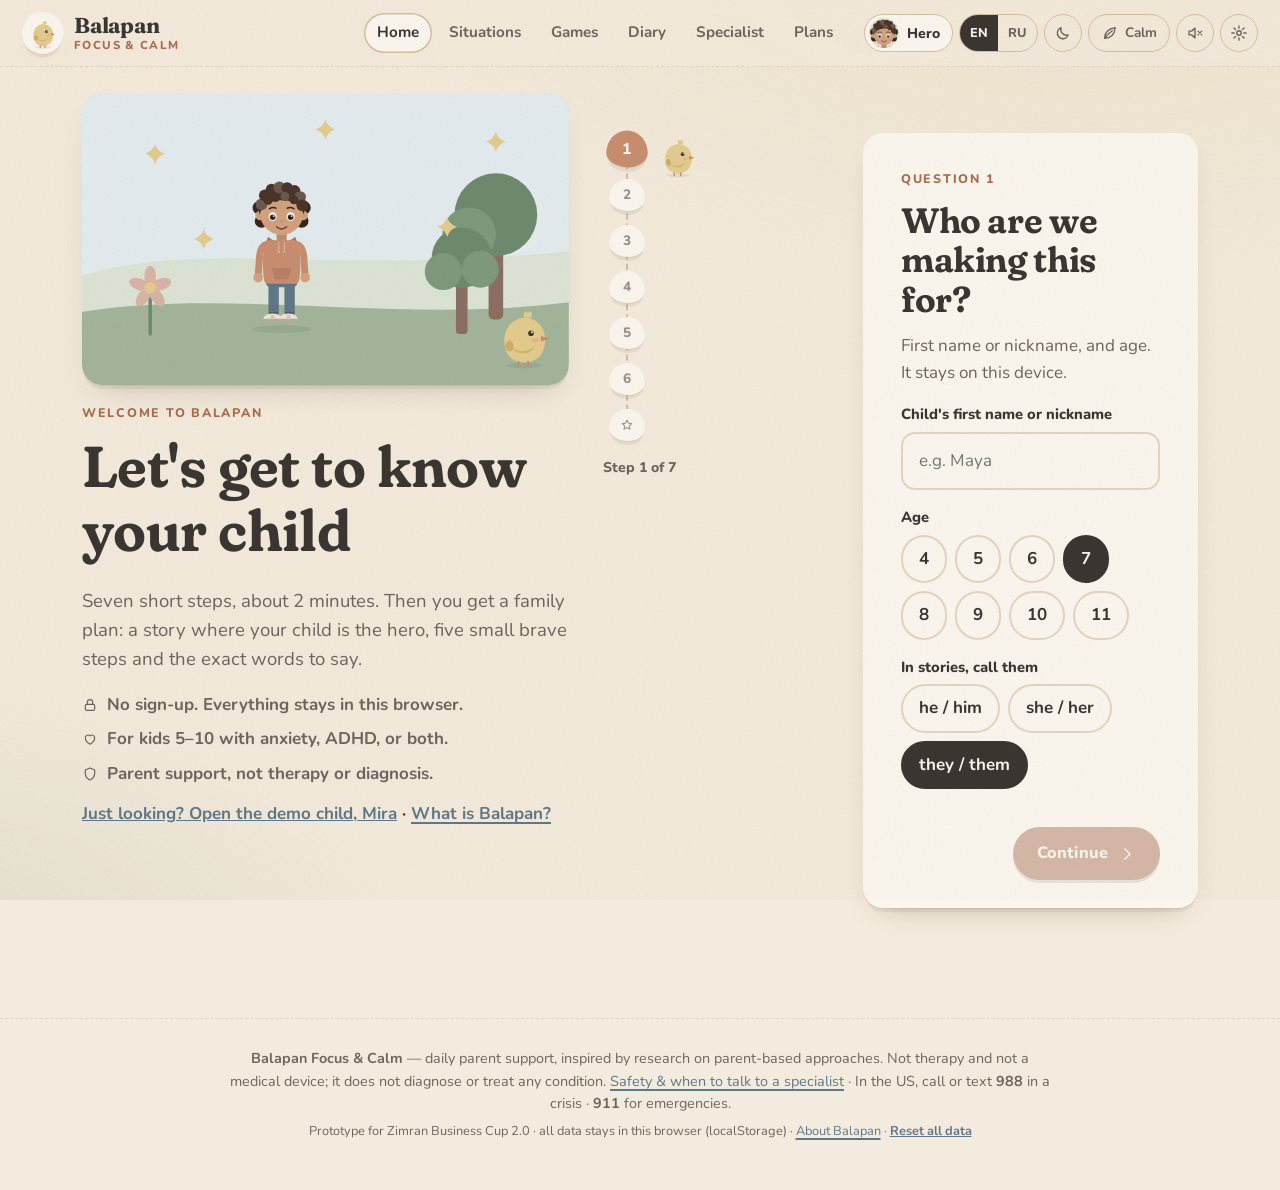
==== commit eb00c12a: "Copy-edit pass: natural Russian (no calques, consistent вы/ты, gender-safe phrasing, mood nouns) and" ====
--- a/balapan-single.html
+++ b/balapan-single.html
@@ -861,6 +861,89 @@
   .stage-bubbles{aspect-ratio:3/4}
   .stage-balloon{aspect-ratio:1/1}
 }
+
+/* games hub filter */
+.g-filter{display:flex; flex-wrap:wrap; gap:6px; margin:0 0 18px}
+.g-filter a{text-decoration:none; color:var(--ink-soft); font-weight:800; font-size:.9rem; padding:8px 14px; border-radius:999px; border:1.5px solid var(--line); background:var(--paper)}
+.g-filter a small{font-weight:700; color:var(--ink-faint); margin-left:2px}
+.g-filter a[aria-pressed="true"]{background:var(--ink); color:var(--paper); border-color:var(--ink)}
+.g-filter a[aria-pressed="true"] small{color:inherit; opacity:.75}
+html.dark .g-filter a[aria-pressed="true"]{color:#141c2e}
+
+/* picture tracing */
+.stage-pictrace{aspect-ratio:600/380; touch-action:none}
+.pt-meter{position:absolute; right:14px; top:12px; display:flex; align-items:center; gap:8px; font:800 .78rem var(--f-body); color:var(--ink-soft); background:var(--paper); padding:6px 10px; border-radius:999px; box-shadow:var(--shadow-soft); z-index:2}
+.pt-meter i{display:block; width:90px; height:8px; border-radius:6px; background:var(--sand); overflow:hidden}
+.pt-meter b{display:block; height:100%; width:100%; border-radius:6px; background:var(--sage-deep); transition:width .3s}
+.pt-meter b.ok{background:var(--butter-deep)} .pt-meter b.low{background:var(--clay)}
+.pt-meter em{font-style:normal; min-width:36px; text-align:right}
+.stage-pictrace.off .g-svg{filter:saturate(.7)}
+
+/* coloring */
+.stage-color{touch-action:manipulation}
+.cl-wrap{display:grid; grid-template-columns:1fr 200px; gap:14px; padding:12px; height:100%}
+.cl-pic{min-width:0; display:flex; align-items:center}
+.cl-svg{width:100%; height:auto; border-radius:12px; background:#FBF7EF}
+.cl-r{cursor:pointer; transition:fill .2s}
+.cl-r:hover{filter:brightness(.97)}
+.cl-r.cl-no{animation:nudge .3s 2}
+.cl-nums text{font:800 20px var(--f-body); fill:#5b4a3e; opacity:.85}
+.cl-side{display:flex; flex-direction:column; gap:12px; min-width:0}
+.cl-pal{display:grid; grid-template-columns:repeat(4, 1fr); gap:8px}
+.cl-sw{aspect-ratio:1; border-radius:50%; border:3px solid var(--paper); background:var(--c); box-shadow:0 0 0 2px var(--line); cursor:pointer; display:grid; place-items:center; font:800 1rem var(--f-body); color:#3b3632; min-width:36px}
+.cl-sw[aria-pressed="true"]{box-shadow:0 0 0 3px var(--ink); transform:scale(1.06)}
+.cl-tools{display:flex; flex-wrap:wrap; gap:6px}
+.cl-tools .btn[aria-pressed="true"]{background:var(--clay-soft)}
+.cl-gal small{font-weight:800; color:var(--ink-faint); text-transform:uppercase; letter-spacing:.08em; font-size:.7rem}
+#clGal{display:flex; flex-wrap:wrap; gap:6px; margin-top:6px}
+#clGal .cl-thumb{border-radius:8px; background:#FBF7EF; box-shadow:0 0 0 1.5px var(--line); height:auto}
+@media (max-width:700px){
+  .cl-wrap{grid-template-columns:1fr; padding:8px; gap:8px}
+  .cl-pal{grid-template-columns:repeat(8, 1fr); gap:6px}
+  .cl-sw{min-width:0}
+  .stage-color{aspect-ratio:auto !important}
+}
+.stage-color{aspect-ratio:auto}
+/* tracing must fit the screen (a stroke below the fold cannot be traced) */
+@media (min-width:701px){ .stage-pictrace{max-width:min(960px, calc((100vh - 250px) * 600 / 380))} .cl-svg{max-height:calc(100vh - 260px)} }
+
+/* number hunt (Schulte) */
+.stage-schulte,.stage-robot,.stage-changed{aspect-ratio:auto; min-height:360px}
+.sc-wrap{padding:14px; display:flex; flex-direction:column; align-items:center; gap:10px}
+.sc-top{display:flex; gap:12px; align-items:center; width:100%; max-width:440px; justify-content:space-between}
+.sc-top .lvl-tag{position:static}
+.sc-next b{font-size:1.2rem; color:var(--clay-deep)}
+.sc-time{font:800 .9rem var(--f-body); color:var(--ink-faint)}
+.sc-grid{display:grid; grid-template-columns:repeat(var(--n), 1fr); gap:6px; width:min(440px, 100%)}
+.sc-cell{aspect-ratio:1; border:2px solid #E4D6BD; border-radius:12px; font:800 clamp(1.1rem, 4vw, 1.7rem) var(--f-body); color:#5b4a3e; cursor:pointer}
+.sc-cell.ok{opacity:.35; border-style:dashed}
+.sc-cell.no{animation:nudge .3s 2}
+/* follow the robot */
+.rb-wrap{padding:14px; display:grid; grid-template-columns:minmax(0, 380px) 180px; gap:16px; justify-content:center; align-items:start}
+.rb-wrap .lvl-tag{grid-column:1/-1; position:static; justify-self:start}
+.rb-grid{display:grid; grid-template-columns:repeat(var(--n), 1fr); gap:4px; background:#E7D7BC; padding:4px; border-radius:12px}
+.rb-cell{aspect-ratio:1; background:#FBF7EF; border:0; border-radius:8px; cursor:pointer; padding:4px}
+.rb-cell svg{width:100%; height:100%}
+.rb-cell.start{box-shadow:inset 0 0 0 3px #CDBA98}
+.rb-cell.end{background:#E7EFE0}
+.rb-cell.miss{background:#F3DED6}
+.rb-side{display:flex; flex-direction:column; gap:10px; align-items:center}
+.rb-arrow{width:150px; height:120px; display:flex; flex-direction:column; align-items:center; justify-content:center; text-align:center; font-weight:800; color:var(--ink-soft); padding:8px}
+.rb-arrow small{color:var(--ink-faint)}
+.rb-trail{display:flex; flex-wrap:wrap; gap:4px; justify-content:center; font:800 1.2rem var(--f-body); color:var(--clay-deep); min-height:1.5em}
+@media (max-width:700px){ .rb-wrap{grid-template-columns:1fr} .rb-side{flex-direction:row; justify-content:center} .rb-arrow{height:90px; width:130px} }
+/* what changed */
+.wc-wrap{padding:14px; display:flex; flex-direction:column; align-items:center; gap:12px}
+.wc-wrap .lvl-tag{position:static; align-self:flex-start}
+.wc-room{position:relative; width:min(520px, 100%); background:#F3EADB; border-radius:16px; padding:18px 14px 10px; box-shadow:inset 0 -14px 0 #D9C3A0}
+.wc-shelf{display:grid; grid-template-columns:repeat(var(--k), 1fr); gap:10px}
+.wc-item{aspect-ratio:1; border:0; border-radius:14px; background:#FBF7EF; color:var(--c); cursor:pointer; display:grid; place-items:center; box-shadow:0 2px 0 #E4D6BD}
+.wc-item svg{width:56%; height:56%; stroke:var(--c); stroke-width:2.4}
+.wc-item.is{box-shadow:0 0 0 4px #A9C29B}
+.wc-item.miss{box-shadow:0 0 0 4px #E2B3B5}
+.wc-curtain{position:absolute; inset:0; border-radius:16px; background:repeating-linear-gradient(90deg, #C9937A 0 18px, #B47C63 18px 22px); animation:fadeIn .4s}
+.wc-curtain[hidden]{display:none}
+html.dark .sc-cell, html.dark .rb-cell, html.dark .wc-item{filter:brightness(.92)}
 
 </style>
 <style data-src="css/v2.css">
@@ -1629,7 +1712,7 @@
  "Переключение между делами|закончить одно дело и начать другое|Переключать внимание тяжело, особенно с интересного. Предупреждение и карточка «дальше» помогают мозгу перестроиться.|Предупреждение за 5 минут с наглядным таймером;Найти, где удобно остановиться;Убрать первое занятие;Посмотреть на карточку «дальше»;Сделать первый крошечный шаг");
 S("pack","adhd","school","backpack","bedroom|backpack,books,lunchbox|idle|none|e",[2,2,2,2,1],
  "Packing the school bag|pack the backpack the night before|Forgotten books and homework cause stressful mornings. A checklist with pictures turns packing into a quick quest.|Homework folder in;Books for tomorrow in;Pencil case check;Water bottle and lunchbox by the door;Backpack by the front door",
- "Собрать рюкзак|собрать рюкзак с вечера|Забытые учебники и домашка делают утро нервным. Чек-лист с картинками превращает сборы в быстрый квест.|Папка с домашкой — в рюкзак;Учебники на завтра — в рюкзак;Проверить пенал;Бутылка воды и ланч-бокс — у двери;Рюкзак — у входной двери");
+ "Собрать рюкзак|собрать рюкзак с вечера|Забытые учебники и домашка делают утро нервным. Список с картинками превращает сборы в быструю игру.|Папка с домашкой — в рюкзак;Учебники на завтра — в рюкзак;Проверить пенал;Бутылка воды и ланч-бокс — у двери;Рюкзак — у входной двери");
 S("teeth","adhd","home","trail","bathroom|toothbrush,mirror|idle|bubbles|d",[1,2,1,1,1],
  "Brushing teeth for two minutes|brush teeth for the full two minutes|Two minutes feels very long. A song or a timer that shows which part of the mouth to brush makes it doable.|Put toothpaste on the brush;Brush the top teeth while the timer runs;Brush the bottom teeth;Brush your tongue and spit;Smile in the mirror",
  "Чистить зубы две минуты|чистить зубы все две минуты|Две минуты кажутся вечностью. Песенка или таймер, который показывает, какую часть рта чистить, помогают.|Выдавить пасту на щётку;Чистить верхние зубы, пока идёт таймер;Чистить нижние зубы;Почистить язык и сплюнуть;Улыбнуться в зеркало");
@@ -1927,23 +2010,23 @@
     confident:[ {en:"One breath, one step, one card.",ru:"Один вдох, один шаг, одна карточка."},{en:"You can feel wobbly and still be the one in charge.",ru:"Можно волноваться и всё равно быть главным."},{en:"Let's slow down together — and then you try.",ru:"Давай вместе замедлимся — а потом попробуешь ты."},{en:"Take a break, then come back. I know you can.",ru:"Отдохни и возвращайся. Я знаю, ты сможешь."},{en:"You handled hard things before.",ru:"Ты уже справлялся с трудным."},{en:"I'm proud of you for trying.",ru:"Я горжусь, что ты пробуешь."} ] }
 };
 
-BF.FEELINGS = { en:["wobbly","fluttery","tight","buzzy","fizzy"], ru:["как желе","будто там бабочки","тугим узелком","жужжащим","как газировка"] };
+BF.FEELINGS = { en:["wobbly","fluttery","tight","buzzy","fizzy"], ru:["всё дрожит, как желе","будто порхают бабочки","всё сжалось в комочек","что-то тихонько жужжит","щекочет, как газировка"] };
 
 /* Story templates. Russian keeps the name in nominative; {g:masc|fem} picks gender. */
 BF.STORY = {
   en:{
     open:[ "This is {name}. {name} lives near {world} and loves it there. {Their} best buddy is {buddy}.", "Every hero has a home base. {name}'s is {world}, where {buddy} is always nearby." ],
-    anxiety:[ "One day {name} found out that soon {they} would {event}. {Their} tummy went {feel}. That's the brave feeling — it shows up when something new is coming.", "{Buddy} said: “Worry is like a wave. It rises… and then it goes down again. You don't have to make it go away.”", "So they made a ladder. Not one giant jump — five small steps. The first one was: {step1}.", "When the feeling got big, {name} remembered {their} trick: {power}. And {they} took the next step anyway.", "Step by step, {name} climbed. Maybe it wasn't perfect. But it was brave — and brave is what counts." ],
+    anxiety:[ "One day {name} found out that soon {they} would {event}. {Their} tummy went {feel}. That's the nervous feeling that shows up when something new is coming.", "{Buddy} said: “Worry is like a wave. It rises… and then it goes down again. You don't have to make it go away.”", "So they made a ladder. Not one giant jump — five small steps. The first one was: {step1}.", "When the feeling got big, {name} remembered {their} trick: {power}. And {they} took the next step anyway.", "Step by step, {name} climbed. Maybe it wasn't perfect. But it was brave — and brave is what counts." ],
     adhd:[ "{name} has a busy, bright brain — full of ideas, like {world} on a sunny day. Sometimes it zooms right past the thing {they} need to do.", "Today the mission was to {event}. {Buddy} had a plan: “We don't do it all at once. We do ONE card, then tap Done.”", "First card: {step1}. The timer was a slow little circle. {name} watched it and kept going.", "Halfway there, it was time to move! {name} did a quick wiggle break, then came right back.", "Card by card, the mission was done. {Buddy} cheered: “You did each step — that's how big things get done!”" ],
     both:[ "{name} has a big heart and a busy brain. Sometimes worry and wiggles show up at the same time — and that's okay.", "Soon {name} would {event}. {Their} tummy went {feel}, and {their} thoughts started zooming in every direction.", "{Buddy} said: “Let's slow it all down. One breath. One step. One card at a time.” The first step was: {step1}.", "When it got loud inside, {name} used {their} trick: {power}. Then {they} looked at the next card — just one.", "Step by step, breath by breath, {name} did it. Worry came along for the ride, but {name} was the one driving." ],
     close:"The end — and the beginning of {name}'s brave ladder."
   },
   ru:{
-    open:[ "Это {name}. {name} {g:живёт|живёт} рядом с местом под названием {world} и очень его любит. Лучший друг — {buddy}.", "У каждого героя есть свой дом. У героя по имени {name} это {world}, а рядом всегда {buddy}." ],
-    anxiety:[ "Однажды {name} {g:узнал|узнала}, что скоро нужно будет {event}. В животике стало {feel}. Это смелое чувство — оно приходит, когда впереди что-то новое.", "{Buddy} шепчет: «Тревога — как волна. Она поднимается… а потом снова опускается. Не нужно её прогонять»." , "И они построили лесенку. Не один огромный прыжок, а пять маленьких шагов. Первый шаг: {step1}.", "Когда чувство становилось большим, {name} {g:вспоминал|вспоминала} свой приём: {power}. И всё равно {g:делал|делала} следующий шаг.", "Шаг за шагом {name} {g:поднимался|поднималась} всё выше. Может, не идеально. Зато смело — а это главное." ],
-    adhd:[ "У героя по имени {name} быстрая, яркая голова, полная идей — как {world} в солнечный день. Иногда мысли проносятся мимо того, что нужно сделать.", "Сегодня задание было такое: {event}. {Buddy} предлагает план: «Не всё сразу. Делаем ОДНУ карточку и жмём „Готово“»." , "Первая карточка: {step1}. Таймер был медленным кружочком. {name} {g:смотрел|смотрела} на него и {g:продолжал|продолжала}.", "На середине пора было подвигаться! {name} быстро {g:размялся|размялась} и сразу {g:вернулся|вернулась} к делу.", "Карточка за карточкой — и задание выполнено. {Buddy} радуется: «Ты сделал каждый шаг — так и делаются большие дела!»" ],
-    both:[ "У героя по имени {name} большое сердце и очень занятая голова. Иногда тревога и непоседливость приходят одновременно — и это нормально.", "Скоро нужно было {event}. В животике стало {feel}, а мысли разбежались во все стороны.", "{Buddy} шепчет: «Давай всё замедлим. Один вдох. Один шаг. Одна карточка». Первый шаг: {step1}.", "Когда внутри становилось шумно, {name} {g:вспоминал|вспоминала} свой приём: {power}. А потом {g:смотрел|смотрела} только на следующую карточку.", "Шаг за шагом, вдох за вдохом — {name} {g:справился|справилась}. Тревога ехала рядом, но за рулём был сам герой." ],
-    close:"Конец — и начало смелой лесенки."
+    open:[ "Это {name}. {g:Его|Её} любимое место — {world}, а лучший друг — {buddy}.", "{name} знает: самое уютное место на свете — {world}. А рядом всегда {buddy}." ],
+    anxiety:[ "Однажды {name} {g:узнал|узнала}, что скоро предстоит {event}. В животике {feel}. Так бывает, когда впереди что-то новое: это волнение, и оно не опасно.", "{Buddy} тихонько говорит: «Волнение — как волна. Оно поднимается, а потом снова опускается. Его не нужно прогонять».", "Тогда они придумали лесенку: не один огромный прыжок, а пять маленьких шагов. Первый шаг — {step1}.", "Когда волнение становилось сильным, {name} {g:вспоминал|вспоминала} свой приём — {power}. И всё равно {g:делал|делала} следующий шаг.", "Шаг за шагом {name} {g:поднимался|поднималась} всё выше. Может быть, не идеально. Зато смело — а это главное." ],
+    adhd:[ "{name} — {g:весёлый и быстрый|весёлая и быстрая}. В голове столько идей, что мысли иногда проносятся мимо самого нужного дела.", "Сегодня нужно было {event}. {Buddy} предлагает план: «Не всё сразу. Делаем одну карточку — и нажимаем „Готово“».", "Первая карточка — {step1}. Таймер медленно таял, а {name} {g:смотрел|смотрела} на него и не {g:отвлекался|отвлекалась}.", "На середине пришло время подвигаться! {name} быстро {g:размялся|размялась} и сразу {g:вернулся|вернулась} к делу.", "Карточка за карточкой — и всё готово. {Buddy} радуется: «Ты {g:сделал|сделала} каждый шаг — так и получаются большие дела!»" ],
+    both:[ "{name} — {g:добрый и очень подвижный|добрая и очень подвижная}. Иногда волнение и непоседливость приходят одновременно, и это нормально.", "Скоро нужно было {event}. В животике {feel}, а мысли разбежались в разные стороны.", "{Buddy} говорит: «Давай всё замедлим. Один вдох. Один шаг. Одна карточка». Первый шаг — {step1}.", "Когда внутри становилось шумно, {name} {g:вспоминал|вспоминала} свой приём — {power}, а потом {g:смотрел|смотрела} только на следующую карточку.", "Шаг за шагом, вдох за вдохом — и {name} {g:справился|справилась}. Волнение было рядом, но {g:главным остался|главной осталась} {name}." ],
+    close:"Вот и сказке конец, а смелая лесенка только начинается."
   }
 };
 
@@ -1963,14 +2046,14 @@
   {v:5, t:{en:"Great day",ru:"Отличный день"}, c:"#6F8A6E"}
 ];
 BF.MOODS = [
-  {v:"happy", t:{en:"Happy",ru:"Радостно"}, val:5},
-  {v:"calm", t:{en:"Calm",ru:"Спокойно"}, val:4},
-  {v:"proud", t:{en:"Proud",ru:"Гордится"}, val:5},
-  {v:"tired", t:{en:"Tired",ru:"Устал(а)"}, val:3},
-  {v:"worried", t:{en:"Worried",ru:"Тревожно"}, val:2},
-  {v:"sad", t:{en:"Sad",ru:"Грустно"}, val:2},
-  {v:"angry", t:{en:"Angry",ru:"Злится"}, val:1},
-  {v:"overwhelmed", t:{en:"Overwhelmed",ru:"Перегружен(а)"}, val:1}
+  {v:"happy", t:{en:"Happy",ru:"Радость"}, val:5},
+  {v:"calm", t:{en:"Calm",ru:"Спокойствие"}, val:4},
+  {v:"proud", t:{en:"Proud",ru:"Гордость"}, val:5},
+  {v:"tired", t:{en:"Tired",ru:"Усталость"}, val:3},
+  {v:"worried", t:{en:"Worried",ru:"Тревога"}, val:2},
+  {v:"sad", t:{en:"Sad",ru:"Грусть"}, val:2},
+  {v:"angry", t:{en:"Angry",ru:"Злость"}, val:1},
+  {v:"overwhelmed", t:{en:"Overwhelmed",ru:"Перегрузка"}, val:1}
 ];
 BF.DAYPARTS = [ {v:"morning",t:{en:"Morning",ru:"Утро"}}, {v:"midday",t:{en:"Midday",ru:"День"}}, {v:"afternoon",t:{en:"After school",ru:"После школы"}}, {v:"evening",t:{en:"Evening",ru:"Вечер"}} ];
 BF.REACTIONS = [
@@ -2010,7 +2093,7 @@
   {v:"porridge",t:{en:"Porridge",ru:"Каша"}},{v:"eggs",t:{en:"Eggs",ru:"Яйца"}},{v:"bread",t:{en:"Bread",ru:"Хлеб"}},{v:"dairy",t:{en:"Dairy",ru:"Молочное"}},
   {v:"fruit",t:{en:"Fruit",ru:"Фрукты"}},{v:"veg",t:{en:"Vegetables",ru:"Овощи"}},{v:"soup",t:{en:"Soup",ru:"Суп"}},{v:"meat",t:{en:"Meat",ru:"Мясо"}},
   {v:"fish",t:{en:"Fish",ru:"Рыба"}},{v:"pasta",t:{en:"Pasta / rice",ru:"Макароны / рис"}},{v:"sweets",t:{en:"Sweets",ru:"Сладкое"}},{v:"juice",t:{en:"Juice / soda",ru:"Сок / газировка"}},
-  {v:"fastfood",t:{en:"Fast food",ru:"Фастфуд"}},{v:"nothing",t:{en:"Skipped",ru:"Не ел(а)"}}
+  {v:"fastfood",t:{en:"Fast food",ru:"Фастфуд"}},{v:"nothing",t:{en:"Skipped",ru:"Без еды"}}
 ];
 BF.APPETITE = [ {v:1,t:{en:"Very poor",ru:"Очень плохой"}},{v:2,t:{en:"Poor",ru:"Плохой"}},{v:3,t:{en:"Normal",ru:"Обычный"}},{v:4,t:{en:"Good",ru:"Хороший"}},{v:5,t:{en:"Very hungry",ru:"Очень голодный"}} ];
 BF.SUGAR = [ {v:0,t:{en:"None",ru:"Нет"}},{v:1,t:{en:"A little",ru:"Немного"}},{v:2,t:{en:"Some",ru:"Средне"}},{v:3,t:{en:"A lot",ru:"Много"}} ];
@@ -2621,7 +2704,7 @@
     wind:function(){ return '<g class="fx-wind">'+[60,110,150].map(function(y,i){ return p("M0 "+y+" q40 -10 80 0 t80 0",null,st(C.paper,3)+' opacity=".8" style="animation-delay:'+(i*0.5)+'s"'); }).join("")+'</g>'; },
     hearts:function(){ return '<g class="fx-rise">'+[0,1,2].map(function(i){ return p("M"+(150+i*40)+" 120 q-10 -12 0 -18 q10 6 0 18 q-10 -6 0 0z".replace("q-10 -6 0 0z","")+" q10 -12 20 0 q0 10 -20 20 q-20 -10 -20 -20 q10 -12 20 0z",C.rose,'style="animation-delay:'+(i*0.8)+'s"'); }).join("")+'</g>'; },
     sparkle:function(){ return '<g class="fx-twinkle">'+[[60,50],[340,40],[200,30],[300,110],[100,120]].map(function(q,i){ return p("M"+q[0]+" "+(q[1]-8)+" q2 6 8 8 q-6 2 -8 8 q-2 -6 -8 -8 q6 -2 8 -8z",C.sand,'style="animation-delay:-'+i*0.5+'s"'); }).join("")+'</g>'; },
-    tick:function(){ return '<g class="fx-tick">'+[0,1,2].map(function(i){ return '<text x="'+(300+i*24)+'" y="'+(60+i*8)+'" font-size="12" fill="'+C.woodD+'" style="animation-delay:'+(i*0.5)+'s">tick</text>'; }).join("")+'</g>'; },
+    tick:function(){ return '<g class="fx-tick">'+[0,1,2].map(function(i){ return '<text x="'+(300+i*24)+'" y="'+(60+i*8)+'" font-size="12" fill="'+C.woodD+'" style="animation-delay:'+(i*0.5)+'s">'+BF.L("tick","тик")+'</text>'; }).join("")+'</g>'; },
     steam:function(){ return '<g class="fx-rise">'+[0,1,2].map(function(i){ return p("M"+(240+i*12)+" 130 q-6 -10 0 -20 t0 -20",null,st(C.paper,3)+' style="animation-delay:'+(i*0.5)+'s"'); }).join("")+'</g>'; },
     sun:function(){ return '<g class="sc-spin-slow" style="transform-origin:60px 40px">'+c(60,40,18,"#EFD9A0")+seq(8,function(i){ var a=i*Math.PI/4; return p("M"+(60+Math.cos(a)*24)+" "+(40+Math.sin(a)*24)+" L"+(60+Math.cos(a)*32)+" "+(40+Math.sin(a)*32),null,st("#E4CC8F",3)); })+'</g>'; },
     leaves:function(){ return '<g class="fx-fall">'+seq(10,function(i){ return p("M"+((i*43)%400)+" "+(-(i*20)%80)+" q6 -6 10 2 q-6 5 -10 -2z",[C.clay,C.sand,C.clayD][i%3],'style="animation-delay:-'+i*0.6+'s"'); })+'</g>'; },
@@ -2777,6 +2860,26 @@
     });
     return out.sort(function(a,b){ return a.at<b.at?1:-1; });
   }
+  /* Step texts are stored as {en,ru}. Older saves (and the old demo seed) stored plain English strings:
+     map them back to the situation's bilingual text so Russian never shows English steps. */
+  var stepMap = null;
+  function stepObj(v){
+    if(!v || typeof v === "object") return v;
+    if(!stepMap){ stepMap = {}; BF.SITUATIONS.forEach(function(s){ (s.steps||[]).forEach(function(t){ stepMap[t.en.trim()] = {en:t.en, ru:t.ru}; }); }); }
+    var str = String(v).trim(), m;
+    if(stepMap[str]) return stepMap[str];
+    if((m = str.match(/^Quest card: (.*)$/))){ var q = stepObj(m[1]); return typeof q==="object" ? {en:"Quest card: "+q.en, ru:"Карточка распорядка: "+q.ru} : v; }
+    if((m = str.match(/^Mini step: just the first part of “(.*)” — for one minute, with you right beside them$/))){ var b = stepObj(m[1]) || stepObj(m[1]+"."); if(typeof b==="object") return splitStep({text:b, min:2})[0].text; }
+    return v;
+  }
+  function stepText(v){ var o = stepObj(v); return o && typeof o === "object" ? BF.L(o) : (o||""); }
+  BF.stepText = stepText;
+  BF.migrateSteps = function(c){
+    var ch = false;
+    (c.done||[]).forEach(function(d){ var o = stepObj(d.text); if(o !== d.text){ d.text = o; ch = true; } });
+    (c.checkins||[]).forEach(function(d){ var o = stepObj(d.step); if(o !== d.step){ d.step = o; ch = true; } });
+    return ch;
+  };
   BF.engine = { fill:fill, ctxFor:ctxFor, story:story, planStory:planStory, phrases:phrases, habitsFor:habitsFor, buildPlan:buildPlan, splitStep:splitStep, generate:generate, generateWithLLM:generateWithLLM, recommend:recommend, adaptive:adaptive, pron:pron, find:find, hash:hash };
 })();
 
@@ -2871,7 +2974,7 @@
     plans.forEach(function(id, k){
       var p = BF.engine.buildPlan(BF.engine.find(id), c);
       var doneN = [3,4,2][k];
-      for(var j=0;j<doneN;j++){ p.ladder[j].done = true; p.ladder[j].date = st.dayKey(days[2+j*3+k]); c.done.push({date:p.ladder[j].date, plan:p.id, text:p.ladder[j].text.en}); }
+      for(var j=0;j<doneN;j++){ p.ladder[j].done = true; p.ladder[j].date = st.dayKey(days[2+j*3+k]); c.done.push({date:p.ladder[j].date, plan:p.id, text:p.ladder[j].text}); }
       p.current = doneN; p.created = st.dayKey(days[k]);
       if(k===2){ var parts = BF.engine.splitStep(p.ladder[2]); p.ladder.splice(2,1,parts[0],parts[1]); }
       c.plans[id] = p; c.planOrder.push(id);
@@ -2911,7 +3014,7 @@
       c.diary.push({ id:st.uid(), at:key+"T"+(20+(i%2))+":"+pad((i*7)%60), mood:mood, text:t[BF.lang()==="ru"?1:0] });
       c.days.push(key);
       c.stars += 1 + (i%3); c.starLog.push({date:key, n:1+(i%3), src:i%2?"game:trail":"brave step"});
-      if(i%3===0) c.checkins.push({date:key, plan:"dropoff", mood:mood>=4?"easy":(mood===3?"ok":"hard"), step:"Walk the last 20 steps on your own while I watch"});
+      if(i%3===0) c.checkins.push({date:key, plan:"dropoff", mood:mood>=4?"easy":(mood===3?"ok":"hard"), step:c.plans.dropoff.ladder[c.plans.dropoff.current].text});
     });
     outcomesPlan.forEach(function(o, k){
       var d = days[o[0]], key = st.dayKey(d), lowSleep = c.daily[key].sleep.quality<=2;
@@ -3139,10 +3242,10 @@
   }
 };
 BF.screens.quiz = {
-  title:{en:"Parent quiz",ru:"Квиз для родителя"},
+  title:{en:"Parent quiz",ru:"Анкета для родителя"},
   render:function(el, p, query){
     var isNew = query && query.new;
-    el.innerHTML = '<div class="quiz wrap"><div class="quiz-intro"><p class="eyebrow">'+(isNew?BF.L("New child","Новый ребёнок"):BF.L("Edit answers","Изменить ответы"))+'</p><h1>'+(isNew?BF.L("Let's get to know your child","Давайте познакомимся с вашим ребёнком"):BF.L("Retake the parent quiz","Пройти квиз заново"))+'</h1></div><div id="quizHost"></div></div>';
+    el.innerHTML = '<div class="quiz wrap"><div class="quiz-intro"><p class="eyebrow">'+(isNew?BF.L("New child","Новый ребёнок"):BF.L("Edit answers","Изменить ответы"))+'</p><h1>'+(isNew?BF.L("Let's get to know your child","Давайте познакомимся с вашим ребёнком"):BF.L("Retake the parent quiz","Заполнить анкету заново"))+'</h1></div><div id="quizHost"></div></div>';
     BF.quiz.mount(el.querySelector("#quizHost"), {});
   }
 };
@@ -3168,7 +3271,7 @@
         '<h1>'+BF.L("Let's get to know your child","Давайте познакомимся с вашим ребёнком")+'</h1>'+
         '<p class="lede">'+BF.L("Seven short steps, about 2 minutes. Then you get a family plan: a story where your child is the hero, five small brave steps and the exact words to say.","Семь коротких шагов, около 2 минут. Потом — план для вашей семьи: история, где ребёнок — главный герой, пять маленьких смелых шагов и точные слова, что сказать.")+'</p>'+
         '<ul class="ob-points"><li>'+I('lock',16)+' '+BF.L("No sign-up. Everything stays in this browser.","Без регистрации. Всё остаётся в этом браузере.")+'</li><li>'+I('heart',16)+' '+BF.L("For kids 5–10 with anxiety, ADHD, or both.","Для детей 5–10 лет с тревожностью, СДВГ или и тем, и другим.")+'</li><li>'+I('shield',16)+' '+BF.L("Parent support, not therapy or diagnosis.","Поддержка родителя, а не терапия и не диагноз.")+'</li></ul>'+
-        '<p class="ob-links">'+(demo?'<button class="linkbtn" id="obDemo">'+BF.L("Look around first: open the demo child “Mira”","Сначала осмотреться: открыть демо-ребёнка «Мира»")+'</button> · ':'')+'<a href="#/about">'+BF.L("What is Balapan?","Что такое Balapan?")+'</a></p>'+
+        '<p class="ob-links">'+(demo?'<button class="linkbtn" id="obDemo">'+BF.L("Just looking? Open the demo child, Mira","Просто посмотреть? Откройте демо-профиль Миры")+'</button> · ':'')+'<a href="#/about">'+BF.L("What is Balapan?","Что такое Balapan?")+'</a></p>'+
       '</aside>'+
       '<div class="ob-quiz quiz" id="obQuiz"></div>'+
     '</div>';
@@ -3185,17 +3288,17 @@
     var greet = hour<12 ? BF.L("Good morning","Доброе утро") : hour<18 ? BF.L("Good afternoon","Добрый день") : BF.L("Good evening","Добрый вечер");
     var tiles = [
       {href:"#/library", ico:"book", t:BF.L("Situations","Ситуации"), d:BF.L("122 moments, story + steps","122 ситуации: история и шаги")},
-      {href:"#/games", ico:"puzzle", t:BF.L("Calm games","Спокойные игры"), d:BF.L("16 games · 3 levels","16 игр · 3 уровня")},
+      {href:"#/games", ico:"puzzle", t:BF.L("Calm games","Спокойные игры"), d:BF.L(BF.GAME_ORDER.length+" games · 3 levels",BF.GAME_ORDER.length+" "+BF.plural(BF.GAME_ORDER.length,"игра","игры","игр")+" · 3 уровня")},
       {href:"#/diary?tab=today", ico:"bed", t:BF.L("Daily log","Дневник дня"), d:BF.L("Sleep, food, screens…","Сон, еда, экраны…")},
-      {href:"#/diary?tab=outcomes&add=1", ico:"target", t:BF.L("Log a trigger","Записать триггер"), d:BF.L("How did it go?","Как прошло?")},
+      {href:"#/diary?tab=outcomes&add=1", ico:"target", t:BF.L("Log a trigger","Записать трудный момент"), d:BF.L("How did it go?","Как прошло?")},
       {href:"#/diary?tab=diary&add=1", ico:"pencil", t:BF.L("Diary note","Запись в дневник"), d:BF.L("Mood 1–5 + comment","Настроение 1–5 + комментарий")},
       {href:"#/specialist", ico:"chart", t:BF.L("For the specialist","Для специалиста"), d:BF.L("Charts + printable report","Графики и отчёт для печати")},
       {href:"#/hero", ico:"user", t:BF.L("Edit hero","Изменить героя"), d:BF.L("Looks like "+name,"Похож на ребёнка")},
-      {href:"#/quiz", ico:"refresh", t:BF.L("Retake quiz","Пройти квиз заново"), d:BF.L("Update the answers","Обновить ответы")}
+      {href:"#/quiz", ico:"refresh", t:BF.L("Retake quiz","Заполнить анкету заново"), d:BF.L("Update the answers","Обновить ответы")}
     ];
     el.innerHTML = '<div class="home2 wrap">'+
       (c.isDemo?'<div class="demo-banner paper">'+I('sparkle',20)+'<div><b>'+BF.L("You're viewing demo data.","Вы смотрите демо-данные.")+'</b> '+BF.L("Mira is a fictional child with two weeks of sample entries.","Мира — вымышленный ребёнок с примерами записей за две недели.")+'</div><button class="btn small ghost" id="toReal">'+BF.L("Switch to my child","К моему ребёнку")+'</button></div>':'')+
-      (blocked?'<div class="flag-banner paper">'+I('heart',26)+'<div><b>'+BF.L("We paused brave plans for now.","Мы пока приостановили смелые планы.")+'</b> '+BF.L("You mentioned something that deserves a specialist's support. Please talk with your pediatrician or a child mental-health professional. In a crisis in the US call or text <b>988</b>, or <b>911</b>.","Вы отметили то, что требует поддержки специалиста. Пожалуйста, обратитесь к педиатру или детскому психологу/психиатру. В кризисной ситуации в США — <b>988</b> или <b>911</b>, в Казахстане — <b>112</b> или телефон доверия <b>150</b>.")+' <a href="#/safety?from=quiz">'+BF.L("What to do","Что делать")+'</a></div></div>':'')+
+      (blocked?'<div class="flag-banner paper">'+I('heart',26)+'<div><b>'+BF.L("We paused brave plans for now.","Мы поставили планы смелых шагов на паузу.")+'</b> '+BF.L("You mentioned something that deserves a specialist's support. Please talk with your pediatrician or a child mental-health professional. In a crisis in the US call or text <b>988</b>, or <b>911</b>.","Вы отметили то, что требует поддержки специалиста. Пожалуйста, обратитесь к педиатру или детскому психологу/психиатру. В кризисной ситуации в США — <b>988</b> или <b>911</b>, в Казахстане — <b>112</b> или телефон доверия <b>150</b>.")+' <a href="#/safety?from=quiz">'+BF.L("What to do","Что делать")+'</a></div></div>':'')+
       '<header class="h2-head">'+
         '<div class="h2-scene">'+BF.scene.render(sit ? sit.scene : "park|tree,ball|wave|sun|d", {avatar:c.avatar})+'</div>'+
         '<div class="h2-intro"><p class="eyebrow">'+greet+'</p><h1>'+BF.L(name+"'s home","Главная: "+name)+'</h1>'+
@@ -3205,7 +3308,7 @@
       '<div class="h2-grid">'+
         '<section class="today paper"><span class="tape"></span><h2>'+BF.L("Today","Сегодня")+'</h2>'+
           (step && !blocked ? '<div class="today-step"><p class="eyebrow">'+T(sit.title)+' · '+BF.L("step","шаг")+' '+(plan.current+1)+'/'+plan.ladder.length+'</p><p class="ts-text">'+esc(T(step.text))+'</p><div class="cel-actions"><a class="btn clay small" href="#/'+(plan.tag==="adhd"?"quest":"brave")+'/'+plan.id+'">'+I('play',16)+' '+BF.L("Open","Открыть")+'</a><a class="btn ghost small" href="#/game/'+plan.game+'?plan='+plan.id+'">'+I('hand',16)+' '+BF.L("Warm-up game","Игра-разминка")+'</a></div>'+
-            '<div class="checkin"><b>'+BF.L("Evening check-in: how did the step go?","Вечерний чек-ин: как прошёл шаг?")+'</b><div class="ci-row">'+[["easy",BF.L("Easy","Легко")],["ok",BF.L("Okay","Нормально")],["hard",BF.L("Too hard","Слишком трудно")]].map(function(m){ return '<button class="btn small ghost ci-'+m[0]+'" data-ci="'+m[0]+'">'+m[1]+'</button>'; }).join("")+'</div></div></div>'
+            '<div class="checkin"><b>'+BF.L("Evening check-in: how did the step go?","Вечером отметьте: как прошёл шаг?")+'</b><div class="ci-row">'+[["easy",BF.L("Easy","Легко")],["ok",BF.L("Okay","Нормально")],["hard",BF.L("Too hard","Слишком трудно")]].map(function(m){ return '<button class="btn small ghost ci-'+m[0]+'" data-ci="'+m[0]+'">'+m[1]+'</button>'; }).join("")+'</div></div></div>'
           : (!blocked ? '<p class="muted">'+BF.L("No active brave plan yet. Pick one below to start.","Пока нет активного плана. Выберите ситуацию ниже.")+'</p>' : '<p class="muted">'+BF.L("Games, diary and the specialist report are still available.","Игры, дневник и отчёт для специалиста по-прежнему доступны.")+'</p>'))+
           '<div class="mood-now"><b>'+BF.L("Mood stickers today","Настроение сегодня")+'</b><div class="mood-parts">'+BF.DAYPARTS.map(function(dp){ var m = todayMoods.filter(function(x){ return x.part===dp.v; }).pop(); return '<button class="mp '+(dp.v===partNow?'now':'')+'" data-part="'+dp.v+'"><span class="mp-st">'+(m?BF.moodFace(m.mood,34):'<span class="mp-empty">+</span>')+'</span><small>'+T(dp.t)+'</small></button>'; }).join("")+'</div></div>'+
         '</section>'+
@@ -3213,11 +3316,11 @@
           '<button class="tile paper add-kid" id="addKid"><span class="tile-ico">'+I('plus',24)+'</span><b>'+BF.L("Add a child","Добавить ребёнка")+'</b><small>'+BF.L(st.realChildren().length+" of "+st.childLimit()+" on your plan","на тарифе: "+st.realChildren().length+" из "+st.childLimit())+'</small></button>'+
         '</section>'+
       '</div>'+
-      (adapt.length?'<section class="adapt paper"><h2>'+I('sparkle',20)+' '+BF.L("Next steps from your trigger log","Следующие шаги по журналу триггеров")+'</h2><ul class="plain">'+adapt.map(function(a){ return '<li class="ad-'+a.kind+'">'+esc(T(a.text))+' <a href="#/library?open='+a.sit+'">'+BF.L("Open","Открыть")+'</a></li>'; }).join("")+'</ul></section>':'')+
+      (adapt.length?'<section class="adapt paper"><h2>'+I('sparkle',20)+' '+BF.L("Next steps from your trigger log","Что дальше — по вашим записям")+'</h2><ul class="plain">'+adapt.map(function(a){ return '<li class="ad-'+a.kind+'">'+esc(T(a.text))+' <a href="#/library?open='+a.sit+'">'+BF.L("Open","Открыть")+'</a></li>'; }).join("")+'</ul></section>':'')+
       (recs.length?'<section class="start-here"><h2>'+BF.L("Picked for "+name,"Подобрано для: "+name)+'</h2><div class="stones-path">'+recs.map(function(s,ix){
         var has = !!c.plans[s.id];
         return '<article class="stone-card paper"><div class="sc-scene">'+BF.scene.render(s.scene,{avatar:c.avatar, size:"thumb"})+'</div>'+BF.ui.tagChip(s.tag)+'<h3>'+T(s.title)+'</h3><p class="muted">'+T(s.why)+'</p><div class="sc-actions">'+
-          (s.tag!=="adhd"?'<button class="btn small clay" data-open="'+s.id+'" data-mode="brave">'+(has?BF.L("Open","Открыть"):BF.L("Make","Создать"))+' Brave Plan</button>':'')+(s.tag!=="anxiety"?'<button class="btn small sage" data-open="'+s.id+'" data-mode="quest">Routine Quest</button>':'')+'</div></article>';
+          (s.tag!=="adhd"?'<button class="btn small clay" data-open="'+s.id+'" data-mode="brave">'+(has?BF.L("Open Brave Plan","Открыть план смелых шагов"):BF.L("Make Brave Plan","Составить план смелых шагов"))+'</button>':'')+(s.tag!=="anxiety"?'<button class="btn small sage" data-open="'+s.id+'" data-mode="quest">'+BF.L("Routine Quest","Карточки распорядка")+'</button>':'')+'</div></article>';
       }).join("")+'</div></section>':'')+
     '</div>';
     el.querySelectorAll("[data-open]").forEach(function(b){ b.onclick = function(){ BF.plans.open(b.getAttribute("data-open"), b.getAttribute("data-mode")); }; });
@@ -3250,14 +3353,14 @@
     '</div>'+
     '<section class="facts wrap"><h2 class="center">'+BF.L("Why this matters","Почему это важно")+'</h2><div class="fact-row">'+BF.FACTS.map(function(f){ return '<a class="fact paper" href="'+f.url+'" target="_blank" rel="noopener"><b>'+(BF.lang()==="ru"?f.nru:f.n)+'</b><span>'+T(f.t)+'</span><small>'+f.src+'</small></a>'; }).join("")+'</div></section>'+
     '<section class="how wrap"><h2 class="center">'+BF.L("How a calmer week works","Как проходит спокойная неделя")+'</h2><ol class="how-steps">'+
-      [[BF.L("A 2-minute parent quiz","Квиз для родителя на 2 минуты"),BF.L("What's hard, what your child fears, what you do when they're scared, what they love.","Что трудно, чего ребёнок боится, что вы делаете, когда ему страшно, что он любит.")],
-       [BF.L("Build the hero","Соберите героя"),BF.L("Skin, hair, eyes, clothes, shoes, body shape — your child sees themself being brave.","Кожа, волосы, глаза, одежда, обувь, телосложение — ребёнок видит смелым себя.")],
+      [[BF.L("A 2-minute parent quiz","Анкета для родителя на 2 минуты"),BF.L("What's hard, what your child fears, what you do when they're scared, what they love.","Что трудно, чего ребёнок боится, что вы делаете, когда ему страшно, что он любит.")],
+       [BF.L("Build the hero","Соберите героя"),BF.L("Skin, hair, eyes, clothes, shoes, body shape — your child gets to see themselves being brave.","Кожа, волосы, глаза, одежда, обувь, телосложение — ребёнок видит себя смелым.")],
        [BF.L("Climb one small step","Один маленький шаг"),BF.L("An animated story, a five-rung ladder, one timed card at a time, and stars for every try.","Анимированная история, лесенка из пяти ступенек, одна карточка с таймером и звёзды за каждую попытку.")],
-       [BF.L("Log and adapt","Записывайте и подстраивайте"),BF.L("Diary, mood stickers, sleep and food, trigger outcomes — the next step adapts and a specialist gets a clear report.","Дневник, наклейки настроения, сон и еда, исходы триггеров — следующий шаг подстраивается, а специалист получает понятный отчёт.")]].map(function(s,i){ return '<li class="reveal d'+(i+1)+'"><span class="num">'+(i+1)+'</span><h3>'+s[0]+'</h3><p>'+s[1]+'</p></li>'; }).join("")+
+       [BF.L("Log and adapt","Записывайте и подстраивайте"),BF.L("Diary, mood stickers, sleep and food, trigger outcomes — the next step adapts and a specialist gets a clear report.","Дневник, наклейки настроения, сон и еда, записи о трудных моментах — следующий шаг подстраивается под ребёнка, а специалист получает понятный отчёт.")]].map(function(s,i){ return '<li class="reveal d'+(i+1)+'"><span class="num">'+(i+1)+'</span><h3>'+s[0]+'</h3><p>'+s[1]+'</p></li>'; }).join("")+
     '</ol></section>'+
-    '<section class="venn-sec wrap"><div class="venn-copy"><p class="eyebrow">'+BF.L("Built for the overlap","Создано для пересечения")+'</p><h2>'+BF.L("Worry and wiggles often show up in the same child.","Тревога и непоседливость часто живут в одном ребёнке.")+'</h2><p>'+BF.L("Balapan treats <b>anxiety</b>, <b>focus struggles</b> and <b>both at once</b> as three real starting points — each with its own situations, words and pacing.","Balapan рассматривает <b>тревожность</b>, <b>трудности с вниманием</b> и <b>оба сразу</b> как три реальные отправные точки — у каждой свои ситуации, слова и темп.")+'</p><a class="btn dusty" href="#/library">'+BF.L("Browse "+BF.SITUATIONS.length+" situations","Смотреть "+BF.SITUATIONS.length+" ситуации")+'</a></div>'+
-      '<div class="venn" aria-hidden="true"><div class="v v1"><span>'+BF.L("Anxiety","Тревожность")+'<small>'+BF.L("goodbyes, doctors, storms","прощания, врачи, гроза")+'</small></span></div><div class="v v2"><span>'+BF.L("ADHD / focus","СДВГ / внимание")+'<small>'+BF.L("mornings, homework, waiting","утро, домашка, ожидание")+'</small></span></div><div class="v-mid"><b>'+BF.L("Both","Оба")+'</b><small>'+BF.L("test day, loud lunch","контрольная, столовая")+'</small></div></div></section>'+
-    '<section class="promise wrap"><div class="promise-card paper"><span class="tape"></span><div class="promise-ico">'+I('shield',30)+'</div><div><h3>'+BF.L("Honest about what this is","Честно о том, что это")+'</h3><p>'+BF.L("Daily parent support inspired by research on parent-based approaches — not therapy, no diagnosis, no medical promises. We are not affiliated with any university program. If answers point to something bigger, we don't build a plan and point you to a specialist and, in the US, the 988 crisis line.","Ежедневная поддержка родителя, вдохновлённая исследованиями подхода через родителя, — не терапия, не диагноз, без медицинских обещаний. Мы не связаны ни с какими университетскими программами. Если ответы указывают на что-то серьёзное, мы не строим план и подсказываем обратиться к специалисту (в США — кризисная линия 988).")+'</p><a href="#/safety">'+BF.L("Read our safety page","Страница безопасности")+'</a></div></div>'+
+    '<section class="venn-sec wrap"><div class="venn-copy"><p class="eyebrow">'+BF.L("Built for the overlap","Создано для пересечения")+'</p><h2>'+BF.L("Worry and wiggles often show up in the same child.","Тревога и непоседливость часто живут в одном ребёнке.")+'</h2><p>'+BF.L("Balapan treats <b>anxiety</b>, <b>focus struggles</b> and <b>both at once</b> as three real starting points — each with its own situations, words and pacing.","Balapan рассматривает <b>тревожность</b>, <b>трудности с вниманием</b> и <b>и то и другое сразу</b> как три реальные отправные точки — у каждой свои ситуации, слова и темп.")+'</p><a class="btn dusty" href="#/library">'+BF.L("Browse "+BF.SITUATIONS.length+" situations","Смотреть "+BF.SITUATIONS.length+" ситуации")+'</a></div>'+
+      '<div class="venn" aria-hidden="true"><div class="v v1"><span>'+BF.L("Anxiety","Тревожность")+'<small>'+BF.L("goodbyes, doctors, storms","прощания, врачи, гроза")+'</small></span></div><div class="v v2"><span>'+BF.L("ADHD / focus","СДВГ / внимание")+'<small>'+BF.L("mornings, homework, waiting","утро, уроки, ожидание")+'</small></span></div><div class="v-mid"><b>'+BF.L("Both","Вместе")+'</b><small>'+BF.L("test day, loud lunch","контрольная, столовая")+'</small></div></div></section>'+
+    '<section class="promise wrap"><div class="promise-card paper"><span class="tape"></span><div class="promise-ico">'+I('shield',30)+'</div><div><h3>'+BF.L("Honest about what this is","Честно о том, что это")+'</h3><p>'+BF.L("Daily parent support inspired by research on parent-based approaches — not therapy, no diagnosis, no medical promises. We are not affiliated with any university program. If answers point to something bigger, we don't build a plan and point you to a specialist and, in the US, the 988 crisis line.","Ежедневная поддержка родителя, основанная на исследованиях методов, где главную роль играет родитель, — не терапия, не диагноз, без медицинских обещаний. Мы не связаны ни с какими университетскими программами. Если ответы указывают на что-то серьёзное, мы не строим план и подсказываем обратиться к специалисту (в США — кризисная линия 988).")+'</p><a href="#/safety">'+BF.L("Read our safety page","Страница безопасности")+'</a></div></div>'+
       '<div class="final-cta"><h2>'+BF.L("Track: Skills — the parent learns a skill","Трек: Skills — навык осваивает родитель")+'</h2><p class="fine">'+BF.L("3 plans free · then $12.99/month (2 children) or $79.99/year (up to 3 children)","3 плана бесплатно · далее $12.99/месяц (2 ребёнка) или $79.99/год (до 3 детей)")+'</p><a class="btn big clay" href="#/pricing">'+BF.L("See plans","Тарифы")+'</a></div></section>';
   }
 };
@@ -3358,13 +3461,13 @@
     var step = p.ladder[p.current]; if(!step) return;
     var wasMini = !!step.mini;
     st.update(function(x){
-      x.checkins.push({ date:st.today(), plan:p.id, mood:m, step:BF.L(step.text) });
+      x.checkins.push({ date:st.today(), plan:p.id, mood:m, step:step.text });
       if(m==="hard" && !wasMini){ var q = x.plans[x.activePlan], parts = BF.engine.splitStep(q.ladder[q.current]); q.ladder.splice(q.current, 1, parts[0], parts[1]); }
     });
     st.markActive();
-    BF.ui.toast({ easy:BF.L("Lovely. Tomorrow, try the next rung — or repeat once to make it boring.","Отлично. Завтра — следующая ступенька или ещё раз, чтобы стало скучно."),
+    BF.ui.toast({ easy:BF.L("Nice work. Tomorrow, try the next rung — or repeat this one until it feels boring.","Отлично! Завтра можно перейти на следующую ступеньку — или повторить эту, пока не станет совсем легко."),
       ok:BF.L("Good. Repeat this step tomorrow until it feels easy.","Хорошо. Повторите этот шаг завтра, пока он не станет лёгким."),
-      hard: wasMini ? BF.L("Thanks for being honest. Repeat this mini step tomorrow — stay extra close.","Спасибо за честность. Завтра повторите этот мини-шаг — будьте совсем рядом.") : BF.L("Thanks for being honest. We added a smaller mini step first.","Спасибо за честность. Мы добавили сначала шаг поменьше.") }[m]);
+      hard: wasMini ? BF.L("Thanks for being honest. Repeat this mini step tomorrow — stay extra close.","Спасибо, что честно отметили. Завтра повторите этот мини-шаг и будьте совсем рядом.") : BF.L("Thanks for being honest. We added a smaller mini step first.","Спасибо, что честно отметили. Мы добавили шаг поменьше.") }[m]);
     BF.router.refresh();
   }
 };
@@ -3382,28 +3485,28 @@
     var mot = (c.motivators||[]).map(function(v){ return BF.ui.lbl(BF.QUIZ[5].options, v); });
     el.innerHTML =
       '<div class="plan wrap">'+
-        (blocked?'<div class="flag-banner paper">'+I('heart',26)+'<div><b>'+BF.L("We won't build a brave plan yet.","Мы пока не будем строить смелый план.")+'</b> '+BF.L("Some answers need a specialist's support first. Please talk with your pediatrician or a child mental-health professional. In a crisis in the US call or text <b>988</b> (Suicide &amp; Crisis Lifeline) or <b>911</b>.","Некоторые ответы требуют сначала поддержки специалиста. Обратитесь к педиатру или детскому психологу/психиатру. В кризисной ситуации в США — <b>988</b> или <b>911</b>; в Казахстане — <b>112</b>, детский телефон доверия <b>150</b>.")+' <a href="#/safety?from=quiz">'+BF.L("Safety page","Страница безопасности")+'</a></div></div>':'')+
+        (blocked?'<div class="flag-banner paper">'+I('heart',26)+'<div><b>'+BF.L("We won't build a brave plan yet.","Мы пока не будем составлять план смелых шагов.")+'</b> '+BF.L("Some answers need a specialist's support first. Please talk with your pediatrician or a child mental-health professional. In a crisis in the US call or text <b>988</b> (Suicide &amp; Crisis Lifeline) or <b>911</b>.","Некоторые ответы требуют сначала поддержки специалиста. Обратитесь к педиатру или детскому психологу/психиатру. В кризисной ситуации в США — <b>988</b> или <b>911</b>; в Казахстане — <b>112</b>, детский телефон доверия <b>150</b>.")+' <a href="#/safety?from=quiz">'+BF.L("Safety page","Страница безопасности")+'</a></div></div>':'')+
         '<header class="plan-head">'+
           '<div class="plan-hero">'+A.svg(c.avatar,{size:150,pose:"wave"})+'<div class="ph-chick">'+A.chick(56)+'</div></div>'+
           '<div class="plan-intro"><p class="eyebrow">'+BF.L("Step 7 of 7 · Plan for your family","Шаг 7 из 7 · План для вашей семьи")+'</p><h1>'+BF.L(name+"'s brave &amp; focused week","Смелая и собранная неделя: "+name)+'</h1>'+
             '<p class="lede">'+BF.L("Starting point","Отправная точка")+': <b>'+profText+'</b>. '+BF.L("Story world","Мир истории")+': <b>'+T(it.world)+'</b> · '+BF.L("buddy","друг")+': '+T(it.buddy)+'.'+(mot.length?' '+BF.L("Rewards","Награды")+': '+esc(mot.join(", "))+'.':'')+'</p>'+
-            '<div class="plan-meta"><span class="chip">'+(left===Infinity?BF.L("Unlimited plans","Безлимитные планы"):BF.L(left+" of "+st.FREE_PLANS+" free plans left","осталось бесплатных планов: "+left+" из "+st.FREE_PLANS))+'</span><a class="chip" href="#/hero">'+I('pencil',14)+' '+BF.L("Edit hero","Изменить героя")+'</a><a class="chip" href="#/quiz">'+I('refresh',14)+' '+BF.L("Retake quiz","Пройти квиз заново")+'</a><a class="chip" href="#/">'+I('home',14)+' '+BF.L("Home","Главная")+'</a></div>'+
+            '<div class="plan-meta"><span class="chip">'+(left===Infinity?BF.L("Unlimited plans","Сколько угодно планов"):BF.L(left+" of "+st.FREE_PLANS+" free plans left","осталось бесплатных планов: "+left+" из "+st.FREE_PLANS))+'</span><a class="chip" href="#/hero">'+I('pencil',14)+' '+BF.L("Edit hero","Изменить героя")+'</a><a class="chip" href="#/quiz">'+I('refresh',14)+' '+BF.L("Retake quiz","Заполнить анкету заново")+'</a><a class="chip" href="#/">'+I('home',14)+' '+BF.L("Home","Главная")+'</a></div>'+
           '</div>'+
         '</header>'+
-        (recs.length?'<section class="start-here"><h2>'+BF.L("Start here","Начните отсюда")+'</h2><p class="muted">'+BF.L("Picked from what you said is hardest and what your child fears.","Подобрано по тому, что сейчас труднее всего и чего ребёнок боится.")+'</p><div class="stones-path">'+recs.map(function(s,ix){
+        (recs.length?'<section class="start-here"><h2>'+BF.L("Start here","Начните отсюда")+'</h2><p class="muted">'+BF.L("Based on what you said is hardest and what your child is afraid of.","Подобрано по тому, что сейчас труднее всего и чего ребёнок боится.")+'</p><div class="stones-path">'+recs.map(function(s,ix){
             var has = !!c.plans[s.id];
             return '<article class="stone-card paper reveal d'+(ix+1)+'"><span class="stone-n">'+(ix+1)+'</span><div class="sc-scene">'+BF.scene.render(s.scene,{avatar:c.avatar,size:"thumb"})+'</div>'+BF.ui.tagChip(s.tag)+'<h3>'+T(s.title)+'</h3><p class="muted">'+T(s.why)+'</p>'+
-              '<div class="sc-actions">'+(s.tag!=="adhd"?'<button class="btn small clay" data-open="'+s.id+'" data-mode="brave">'+(has?BF.L("Open","Открыть"):BF.L("Make","Создать"))+' Brave Plan</button>':'')+
-              (s.tag!=="anxiety"?'<button class="btn small sage" data-open="'+s.id+'" data-mode="quest">'+(has?BF.L("Open","Открыть"):BF.L("Start","Начать"))+' Routine Quest</button>':'')+'</div></article>';
+              '<div class="sc-actions">'+(s.tag!=="adhd"?'<button class="btn small clay" data-open="'+s.id+'" data-mode="brave">'+(has?BF.L("Open Brave Plan","Открыть план смелых шагов"):BF.L("Make Brave Plan","Составить план смелых шагов"))+'</button>':'')+
+              (s.tag!=="anxiety"?'<button class="btn small sage" data-open="'+s.id+'" data-mode="quest">'+(has?BF.L("Open Routine Quest","Открыть карточки распорядка"):BF.L("Start Routine Quest","Сделать карточки распорядка"))+'</button>':'')+'</div></article>';
           }).join("")+'</div><p class="center"><a class="btn ghost" href="#/library">'+BF.L("See all "+BF.SITUATIONS.length+" situations","Все "+BF.SITUATIONS.length+" ситуации")+'</a></p></section>':'')+
         '<section class="two-col">'+
-          '<div class="words paper"><span class="tape"></span><h3>'+BF.L("Words for this week","Слова на эту неделю")+'</h3><p class="muted small">'+BF.L("Acceptance first, then confidence.","Сначала принятие, потом уверенность.")+'</p><ul class="quote-list">'+words.map(function(w){ return '<li>“'+esc(w)+'”</li>'; }).join("")+'</ul></div>'+
-          '<div class="habits paper"><h3>'+BF.L("Gently drop → try instead","Мягко отказаться → попробовать вместо")+'</h3><ul class="swap-list">'+habits.map(function(h){ return '<li><span class="drop">'+T(h.drop)+'</span><span class="arrow">'+I('next',16)+'</span><span class="instead">'+T(h.instead)+'</span></li>'; }).join("")+'</ul></div>'+
+          '<div class="words paper"><span class="tape"></span><h3>'+BF.L("Words for this week","Слова на эту неделю")+'</h3><p class="muted small">'+BF.L("Acceptance first, then confidence.","Сначала понимание, потом уверенность.")+'</p><ul class="quote-list">'+words.map(function(w){ return '<li>“'+esc(w)+'”</li>'; }).join("")+'</ul></div>'+
+          '<div class="habits paper"><h3>'+BF.L("What to drop, and what to try instead","Чего избегать и что делать вместо этого")+'</h3><ul class="swap-list">'+habits.map(function(h){ return '<li><span class="drop">'+T(h.drop)+'</span><span class="arrow">'+I('next',16)+'</span><span class="instead">'+T(h.instead)+'</span></li>'; }).join("")+'</ul></div>'+
         '</section>'+
         '<section class="rhythm"><h2>'+BF.L("Ten minutes a day","Десять минут в день")+'</h2><div class="rhythm-row">'+
-          '<div class="rh paper"><span class="rh-ico">'+I('sun',26)+'</span><b>'+BF.L("Morning · 3 min","Утро · 3 мин")+'</b><p>'+BF.L("One Routine Quest card with the slow timer.","Одна карточка Routine Quest с медленным таймером.")+'</p></div>'+
+          '<div class="rh paper"><span class="rh-ico">'+I('sun',26)+'</span><b>'+BF.L("Morning · 3 min","Утро · 3 мин")+'</b><p>'+BF.L("One Routine Quest card with the slow timer.","Одна карточка распорядка с медленным таймером.")+'</p></div>'+
           '<div class="rh paper"><span class="rh-ico">'+I('hand',26)+'</span><b>'+BF.L("After school · 3 min","После школы · 3 мин")+'</b><p>'+BF.L("One calm game — stars go to the next brave step.","Одна спокойная игра — звёзды идут в следующий смелый шаг.")+'</p></div>'+
-          '<div class="rh paper"><span class="rh-ico">'+I('moon',26)+'</span><b>'+BF.L("Evening · 4 min","Вечер · 4 мин")+'</b><p>'+BF.L("Read the story, a mood sticker and a 10-second check-in.","Сказка, наклейка настроения и чек-ин на 10 секунд.")+'</p></div>'+
+          '<div class="rh paper"><span class="rh-ico">'+I('moon',26)+'</span><b>'+BF.L("Evening · 4 min","Вечер · 4 мин")+'</b><p>'+BF.L("Read the story, add a mood sticker, and do a 10-second check-in.","Сказка, наклейка настроения и вечерняя отметка за 10 секунд.")+'</p></div>'+
         '</div></section>'+
       '</div>';
     el.querySelectorAll("[data-open]").forEach(function(b){ b.onclick = function(){ BF.plans.open(b.getAttribute("data-open"), b.getAttribute("data-mode")); }; });
@@ -3426,7 +3529,7 @@
         '<div class="lib-legend paper"><b>'+BF.L("Three starting points","Три отправные точки")+'</b>'+["anxiety","adhd","both"].map(function(t){ return '<span>'+BF.ui.tagChip(t)+' '+T(BF.TAGS[t].note)+'</span>'; }).join("")+'</div></div>'+
         '<div class="lib-tools">'+
           '<div class="filter-tabs" role="tablist">'+["all","anxiety","adhd","both"].map(function(t){ return '<button data-tag="'+t+'" class="ft ft-'+t+'" aria-pressed="'+(t===tag)+'">'+(t==="all"?BF.L("All","Все"):T(BF.TAGS[t].label))+' <small>'+counts[t]+'</small></button>'; }).join("")+'</div>'+
-          '<label class="search"><span class="sr">'+BF.L("Search situations","Поиск ситуаций")+'</span>'+I('search',18)+'<input class="input" id="libQ" placeholder="'+BF.L("Search: dentist, homework, noise…","Поиск: стоматолог, домашка, шум…")+'" autocomplete="off"></label>'+
+          '<label class="search"><span class="sr">'+BF.L("Search situations","Поиск ситуаций")+'</span>'+I('search',18)+'<input class="input" id="libQ" placeholder="'+BF.L("Search: dentist, homework, noise…","Поиск: стоматолог, уроки, шум…")+'" autocomplete="off"></label>'+
           '<div class="cat-row">'+['all'].concat(Object.keys(BF.CATS)).map(function(k){ return '<button data-cat="'+k+'" aria-pressed="'+(k===cat)+'">'+(k==="all"?BF.L("Everywhere","Везде"):T(BF.CATS[k]))+'</button>'; }).join("")+'</div>'+
         '</div>'+
         '<p class="lib-count muted small" id="libCount"></p>'+
@@ -3468,7 +3571,7 @@
   openSheet:function(id){
     var I = BF.icon, T = BF.ui.T, esc = BF.ui.esc, c = BF.store.s, s = BF.engine.find(id); if(!s) return;
     var has = !!c.plans[id], blocked = BF.store.planBlocked(c), g = BF.games[s.game];
-    var ladderTitle = s.tag==="adhd" ? BF.L("Routine steps","Шаги рутины") : (s.tag==="both" ? BF.L("Brave ladder · one timed card at a time","Лесенка · по одной карточке с таймером") : BF.L("Brave ladder","Лесенка смелых шагов"));
+    var ladderTitle = s.tag==="adhd" ? BF.L("Routine steps","Шаги распорядка") : (s.tag==="both" ? BF.L("Brave ladder · one timed card at a time","Лесенка · по одной карточке с таймером") : BF.L("Brave ladder","Лесенка смелых шагов"));
     var left = BF.store.plansLeft();
     var sh = BF.ui.sheet('<div class="sh-scene">'+BF.scene.render(s.scene,{avatar:c.avatar, label:T(s.title)})+'</div>'+
       '<div class="sh-top">'+BF.ui.tagChip(s.tag)+'<span class="chip">'+I(BF.CAT_ICON[s.cat],14)+' '+T(BF.CATS[s.cat])+'</span></div>'+
@@ -3476,11 +3579,11 @@
       '<div class="sh-grid"><div><h4>'+BF.L("Why it's hard","Почему это трудно")+'</h4><p>'+T(s.why)+'</p><h4>'+BF.L("Try saying","Попробуйте сказать")+'</h4><ul class="quote-list">'+BF.engine.phrases(s).map(function(p){ return '<li>“'+esc(p)+'”</li>'; }).join("")+'</ul></div>'+
       '<div><h4>'+ladderTitle+'</h4><ol class="mini-ladder">'+s.steps.map(function(t,i){ return '<li><span>'+(i+1)+'</span><div>'+T(t)+(s.tag!=="anxiety"?' <small>· '+s.mins[i]+'&nbsp;'+BF.L("min","мин")+'</small>':'')+'</div></li>'; }).join("")+'</ol></div></div>'+
       '<div class="sh-actions">'+(blocked?'<a class="btn clay" href="#/safety?from=plan">'+I('heart',18)+' '+BF.L("Talk to a specialist first","Сначала к специалисту")+'</a>':
-        (s.tag!=="adhd"?'<button class="btn clay" data-mode="brave">'+I('book',18)+' '+(has?BF.L("Open","Открыть"):BF.L("Make","Создать"))+' Brave Plan</button>':'')+
-        (s.tag!=="anxiety"?'<button class="btn sage" data-mode="quest">'+I('clock',18)+' '+(has?BF.L("Open","Открыть"):BF.L("Start","Начать"))+' Routine Quest</button>':''))+
+        (s.tag!=="adhd"?'<button class="btn clay" data-mode="brave">'+I('book',18)+' '+(has?BF.L("Open Brave Plan","Открыть план смелых шагов"):BF.L("Make Brave Plan","Составить план смелых шагов"))+'</button>':'')+
+        (s.tag!=="anxiety"?'<button class="btn sage" data-mode="quest">'+I('clock',18)+' '+(has?BF.L("Open Routine Quest","Открыть карточки распорядка"):BF.L("Start Routine Quest","Сделать карточки распорядка"))+'</button>':''))+
         (g?'<a class="btn ghost" href="#/game/'+s.game+'">'+I('hand',18)+' '+T(g.title)+'</a>':'')+
         '<a class="btn ghost" href="#/diary?tab=outcomes&add=1&sit='+s.id+'">'+I('target',18)+' '+BF.L("Log how it went","Записать, как прошло")+'</a></div>'+
-      (has||blocked?'':'<p class="fine">'+(left===Infinity?BF.L("Unlimited plans","Безлимитные планы"):BF.L(left+" free plans left",'Осталось бесплатных планов: '+left))+' · '+BF.L("plans use "+esc(BF.ui.heroName())+"'s name, buddy and hero — only in this browser.","в планах используются имя, друг и герой ребёнка — только в этом браузере.")+'</p>'), "wide");
+      (has||blocked?'':'<p class="fine">'+(left===Infinity?BF.L("Unlimited plans","Сколько угодно планов"):BF.L(left+" free plans left",'Осталось бесплатных планов: '+left))+' · '+BF.L("plans use "+esc(BF.ui.heroName())+"'s name, buddy and hero — only in this browser.","в планах используются имя, друг и герой ребёнка — только в этом браузере.")+'</p>'), "wide");
     sh.querySelectorAll("[data-mode]").forEach(function(b){ b.onclick = function(){ sh.close(); BF.plans.open(id, b.getAttribute("data-mode")); }; });
     sh.querySelectorAll("a").forEach(function(a){ a.addEventListener("click", function(){ sh.close(); }); });
   }
@@ -3490,7 +3593,7 @@
 <script data-src="js/screens/brave.js">
 var BF = window.BF = window.BF || {};
 BF.screens.brave = {
-  title:{en:"Brave Plan",ru:"Смелый план"},
+  title:{en:"Brave Plan",ru:"План смелых шагов"},
   render:function(el, id){
     var st = BF.store, c = st.s, I = BF.icon, A = BF.avatar, esc = BF.ui.esc, T = BF.ui.T;
     var plan = c.plans[id], sit = BF.engine.find(id);
@@ -3500,7 +3603,7 @@
     var POSES = ["wave","shy","idle","walk","jump","walk","cheer"], parts = BF.scene.parse(sit.scene);
     el.innerHTML =
       '<div class="brave wrap">'+
-        '<div class="crumbs"><a href="#/library">'+I('back',16)+' '+BF.L("Library","Библиотека")+'</a>'+BF.ui.tagChip(plan.tag)+(plan.tag==="both"?'<a class="chip" href="#/quest/'+id+'">'+I('clock',14)+' '+BF.L("Also as Routine Quest","Также как Routine Quest")+'</a>':'')+'</div>'+
+        '<div class="crumbs"><a href="#/library">'+I('back',16)+' '+BF.L("Library","Библиотека")+'</a>'+BF.ui.tagChip(plan.tag)+(plan.tag==="both"?'<a class="chip" href="#/quest/'+id+'">'+I('clock',14)+' '+BF.L("Also as Routine Quest","Есть и карточки распорядка")+'</a>':'')+'</div>'+
         '<h1>'+BF.L(hero+" and the "+T(sit.title).toLowerCase(), hero+": "+T(sit.title).toLowerCase())+'</h1>'+
         '<div class="brave-grid">'+
           '<div class="book paper">'+
@@ -3516,9 +3619,9 @@
           '</aside>'+
         '</div>'+
         '<section class="tips">'+
-          '<div class="tip paper"><span class="tape"></span><h3>'+BF.L("Say this","Скажите так")+'</h3><p class="muted small">'+BF.L("Acceptance + confidence — say it once, calmly.","Принятие + уверенность — скажите один раз, спокойно.")+'</p><ul class="quote-list">'+BF.engine.phrases(sit).map(function(p){ return '<li>“'+esc(p)+'”</li>'; }).join("")+'</ul></div>'+
+          '<div class="tip paper"><span class="tape"></span><h3>'+BF.L("Say this","Скажите так")+'</h3><p class="muted small">'+BF.L("First show you understand, then show you believe in them. Say it once, calmly.","Сначала покажите, что понимаете, потом — что верите в ребёнка. Скажите это один раз и спокойно.")+'</p><ul class="quote-list">'+BF.engine.phrases(sit).map(function(p){ return '<li>“'+esc(p)+'”</li>'; }).join("")+'</ul></div>'+
           '<div class="tip paper"><h3>'+BF.L("Gently drop","Мягко откажитесь")+'</h3><ul class="swap-list">'+BF.engine.habitsFor(c).map(function(h){ return '<li><span class="drop">'+T(h.drop)+'</span><span class="arrow">'+I('next',16)+'</span><span class="instead">'+T(h.instead)+'</span></li>'; }).join("")+'</ul></div>'+
-          '<div class="tip paper"><h3>'+BF.L("How to climb","Как подниматься")+'</h3><ul class="plain"><li>'+BF.L("One rung at a time. Repeat a rung until it feels <i>boring</i>.","По одной ступеньке. Повторяйте, пока не станет <i>скучно</i>.")+'</li><li>'+BF.L("Stay nearby, but let "+hero+" do the step. Never force — you set the pace.","Будьте рядом, но шаг делает ребёнок. Никогда не заставляйте — темп решаете вы.")+'</li><li>'+BF.L("Too hard tonight? The evening check-in on the home screen splits the step in two.","Слишком трудно? Вечерний чек-ин на главной разделит шаг на два.")+'</li><li>'+BF.L("If worry stops daily life for weeks,","Если тревога неделями мешает жить,")+' <a href="#/safety">'+BF.L("talk to a specialist","обратитесь к специалисту")+'</a>.</li></ul></div>'+
+          '<div class="tip paper"><h3>'+BF.L("How to climb","Как подниматься")+'</h3><ul class="plain"><li>'+BF.L("One rung at a time. Repeat a rung until it feels <i>boring</i>.","По одной ступеньке. Повторяйте, пока не станет <i>скучно</i>.")+'</li><li>'+BF.L("Stay nearby, but let "+hero+" do the step. Never force — you set the pace.","Будьте рядом, но шаг делает ребёнок. Никогда не заставляйте — темп решаете вы.")+'</li><li>'+BF.L("Too hard tonight? The evening check-in on the home screen splits the step in two.","Слишком трудно? Отметьте это вечером на главной — и шаг разделится на два попроще.")+'</li><li>'+BF.L("If worry stops daily life for weeks,","Если тревога неделями мешает жить,")+' <a href="#/safety">'+BF.L("talk to a specialist","обратитесь к специалисту")+'</a>.</li></ul></div>'+
         '</section>'+
       '</div>'+
       '<div class="celebrate" id="celebrate" hidden><div class="cel-card paper"><div class="cel-kid">'+A.svg(c.avatar,{size:170,pose:"cheer"})+'</div><h2>'+BF.L("The whole ladder — done!","Вся лесенка пройдена!")+'</h2><p>'+BF.L(hero+" climbed every step. That's real courage, not luck.","Каждая ступенька пройдена. Это настоящая смелость, а не везение.")+'</p><div class="cel-actions"><a class="btn clay" href="#/library">'+BF.L("Pick a new situation","Выбрать новую ситуацию")+'</a><button class="btn ghost" id="celClose">'+BF.L("Stay here","Остаться")+'</button></div></div></div>';
@@ -3549,11 +3652,11 @@
       if(b) b.onclick = function(){
         var ix = +b.getAttribute("data-did");
         BF.ui.burst(b, 2);
-        BF.store.update(function(x){ var p=x.plans[id], r=p.ladder[ix]; r.done=true; r.date=BF.store.today(); p.current=ix+1; x.done.push({date:BF.store.today(), plan:id, text:r.text.en}); });
+        BF.store.update(function(x){ var p=x.plans[id], r=p.ladder[ix]; r.done=true; r.date=BF.store.today(); p.current=ix+1; x.done.push({date:BF.store.today(), plan:id, text:r.text}); });
         BF.store.addStars(1, "brave step");
         drawLadder();
         if(BF.store.s.plans[id].current >= BF.store.s.plans[id].ladder.length) setTimeout(function(){ el.querySelector("#celebrate").hidden=false; }, 500);
-        else BF.ui.toast(BF.L("Brave step saved. Tonight, do a quick check-in.","Смелый шаг сохранён. Вечером — короткий чек-ин."));
+        else BF.ui.toast(BF.L("Brave step saved. Tonight, do a quick check-in.","Смелый шаг сохранён. Вечером отметьте, как он прошёл."));
       };
     }
     el.querySelector("#bkPrev").onclick = function(){ if(page>0){ page--; BF.voice.stop(); drawPage(); BF.sound.soft(); } };
@@ -3572,19 +3675,19 @@
 <script data-src="js/screens/quest.js">
 var BF = window.BF = window.BF || {};
 BF.screens.quest = {
-  title:{en:"Routine Quest",ru:"Квест-рутина"},
+  title:{en:"Routine Quest",ru:"Карточки распорядка"},
   render:function(el, id){
     var st = BF.store, c = st.s, I = BF.icon, A = BF.avatar, esc = BF.ui.esc, T = BF.ui.T;
     var plan = c.plans[id], sit = BF.engine.find(id);
-    if(!plan || !sit){ el.innerHTML = '<div class="wrap empty paper"><h2>'+BF.L("Pick a routine first","Сначала выберите рутину")+'</h2><p class="muted">'+BF.L("Routine Quests come from the library — mornings, homework, bedtime and more.","Квесты-рутины — в библиотеке: утро, домашка, отбой и другое.")+'</p><a class="btn sage" href="#/library?tag=adhd">'+BF.L("Open focus situations","Ситуации про внимание")+'</a></div>'; return; }
+    if(!plan || !sit){ el.innerHTML = '<div class="wrap empty paper"><h2>'+BF.L("Pick a routine first","Сначала выберите распорядок")+'</h2><p class="muted">'+BF.L("Routine Quests are made from the library — mornings, homework, bedtime and more.","Карточки распорядка создаются в библиотеке: утро, уроки, отход ко сну и другое.")+'</p><a class="btn sage" href="#/library?tag=adhd">'+BF.L("Open focus situations","Ситуации про внимание")+'</a></div>'; return; }
     st.update(function(x){ x.activePlan = id; });
     var steps = plan.ladder.map(function(r){ return {text:T(r.text), min:r.min}; });
     var i = 0, total = steps[0].min*60000, remain = total, running = false, last = 0, raf = 0, breakTimer = 0, earned = 0, chimed = false;
     var hero = esc(BF.ui.heroName());
     el.innerHTML =
       '<div class="quest wrap">'+
-        '<div class="crumbs"><a href="#/library">'+I('back',16)+' '+BF.L("Library","Библиотека")+'</a>'+BF.ui.tagChip(plan.tag)+(plan.tag!=="adhd"?'<a class="chip" href="#/brave/'+id+'">'+I('book',14)+' '+BF.L("Brave Plan &amp; story","Смелый план и история")+'</a>':'')+'</div>'+
-        '<div class="q-top"><h1>'+BF.L(hero+"'s quest: "+T(sit.title).toLowerCase(),"Квест: "+T(sit.title).toLowerCase())+'</h1><div class="pebbles" id="qPeb"></div></div>'+
+        '<div class="crumbs"><a href="#/library">'+I('back',16)+' '+BF.L("Library","Библиотека")+'</a>'+BF.ui.tagChip(plan.tag)+(plan.tag!=="adhd"?'<a class="chip" href="#/brave/'+id+'">'+I('book',14)+' '+BF.L("Brave Plan &amp; story","План смелых шагов и сказка")+'</a>':'')+'</div>'+
+        '<div class="q-top"><h1>'+BF.L(hero+"'s quest: "+T(sit.title).toLowerCase(),"Распорядок: "+T(sit.title).toLowerCase())+'</h1><div class="pebbles" id="qPeb"></div></div>'+
         '<div class="q-grid">'+
           '<div class="q-card paper" id="qCard"></div>'+
           '<div class="q-timer paper"><div class="timer" id="qTimer"><svg viewBox="0 0 200 200" aria-hidden="true"><circle cx="100" cy="100" r="92" fill="#FBF7EF" stroke="#E2D6C3" stroke-width="3"/>'+
@@ -3593,7 +3696,7 @@
             '<div class="t-ctrl"><button class="btn small dusty" id="qPlay"></button><button class="btn small ghost" id="qMore">'+BF.L("+1 min","+1 мин")+'</button><button class="btn small ghost" id="qWiggle">'+BF.L("Wiggle break","Минутка движения")+'</button><button class="btn small ghost" id="qSay">'+I('speaker',16)+'</button></div></div>'+
         '</div>'+
       '</div>'+
-      '<div class="move" id="qMove" hidden><div class="move-card paper"><p class="eyebrow">'+BF.L("60-second movement break","Минута движения")+'</p><h2 id="mvT"></h2><p id="mvD"></p><div class="move-stage"><div class="mv-kid" id="mvKid">'+A.svg(c.avatar,{size:150,pose:"cheer"})+'</div></div><div class="mv-count"><span id="mvN">60</span>'+BF.L("s","с")+'</div><button class="btn clay" id="mvDone">'+BF.L("Back to the quest","Вернуться к квесту")+'</button></div></div>';
+      '<div class="move" id="qMove" hidden><div class="move-card paper"><p class="eyebrow">'+BF.L("60-second movement break","Минута движения")+'</p><h2 id="mvT"></h2><p id="mvD"></p><div class="move-stage"><div class="mv-kid" id="mvKid">'+A.svg(c.avatar,{size:150,pose:"cheer"})+'</div></div><div class="mv-count"><span id="mvN">60</span>'+BF.L("s","с")+'</div><button class="btn clay" id="mvDone">'+BF.L("Back to the quest","Вернуться к карточкам")+'</button></div></div>';
     var card = el.querySelector("#qCard"), wedge = el.querySelector("#qWedge"), read = el.querySelector("#qRead"), playB = el.querySelector("#qPlay");
     function wedgePath(frac){
       if(frac<=0) return "";
@@ -3624,7 +3727,7 @@
     }
     function done(e){
       BF.ui.burst(e.currentTarget, 1); earned++;
-      BF.store.update(function(x){ x.done.push({date:BF.store.today(), plan:id, text:"Quest card: "+plan.ladder[i].text.en}); });
+      BF.store.update(function(x){ x.done.push({date:BF.store.today(), plan:id, text:{en:"Quest card: "+plan.ladder[i].text.en, ru:"Карточка распорядка: "+plan.ladder[i].text.ru}}); });
       BF.store.addStars(1, "quest card");
       i++;
       if(i>=steps.length){ finish(); return; }
@@ -3634,7 +3737,7 @@
     function finish(){
       stop();
       el.querySelector("#qPeb").innerHTML = steps.map(function(){ return '<span class="peb done">'+BF.starSVG(18,true)+'</span>'; }).join("");
-      card.innerHTML = '<div class="q-finish"><div>'+A.svg(c.avatar,{size:170,pose:"cheer"})+'</div><h2>'+BF.L("Quest complete!","Квест пройден!")+'</h2><p>'+BF.L(hero+" finished every card and earned","Все карточки выполнены, заработано:")+' '+BF.ui.stars(earned, earned, 24)+'</p><div class="cel-actions"><button class="btn sage" id="qAgain">'+BF.L("Run it again","Пройти ещё раз")+'</button><a class="btn ghost" href="#/">'+BF.L("Evening check-in","Вечерний чек-ин")+'</a></div></div>';
+      card.innerHTML = '<div class="q-finish"><div>'+A.svg(c.avatar,{size:170,pose:"cheer"})+'</div><h2>'+BF.L("Quest complete!","Все карточки пройдены!")+'</h2><p>'+BF.L(hero+" finished every card and earned","Все карточки выполнены, заработано:")+' '+BF.ui.stars(earned, earned, 24)+'</p><div class="cel-actions"><button class="btn sage" id="qAgain">'+BF.L("Run it again","Пройти ещё раз")+'</button><a class="btn ghost" href="#/">'+BF.L("Evening check-in","Вечерняя отметка")+'</a></div></div>';
       card.querySelector("#qAgain").onclick = function(){ i=0; earned=0; drawCard(); };
       BF.sound.done();
     }
@@ -3671,18 +3774,25 @@
   calm:function(){ return document.documentElement.classList.contains("calm") || (window.matchMedia && matchMedia("(prefers-reduced-motion: reduce)").matches); }
 };
 BF.LEVELS = ["easy","medium","hard"];
-BF.GAME_ORDER = ["trail","lace","dots","shapes","jars","puzzle","sizes","backpack","balloon","bubbles","rhythm","memory","simon","spot","diff","keys"];
+BF.GAME_CATS = [
+  {k:"motor", t:{en:"Fine motor",ru:"Мелкая моторика"}, d:{en:"Slow fingers, careful eyes: tracing, colouring, threading.",ru:"Медленные пальцы, внимательные глаза: обводка, раскраска, шнуровка."}, ids:["pictrace","color","trail","shapes","lace","dots","jars","puzzle","sizes"]},
+  {k:"attention", t:{en:"Attention",ru:"Внимание"}, d:{en:"Look carefully, find, keep the order, ignore distractions.",ru:"Смотреть внимательно, находить, держать порядок, не отвлекаться."}, ids:["schulte","robot","changed","spot","diff","keys","backpack"]},
+  {k:"memory", t:{en:"Memory",ru:"Память"}, d:{en:"Hold pictures, places and sequences in mind.",ru:"Удерживать в голове картинки, места и последовательности."}, ids:["memory","simon","rhythm"]},
+  {k:"calm", t:{en:"Calm",ru:"Спокойствие"}, d:{en:"Breathe, wait, slow the body down.",ru:"Дышать, ждать, замедлять тело."}, ids:["balloon","bubbles"]}
+];
+BF.GAME_ORDER = [].concat.apply([], BF.GAME_CATS.map(function(c){ return c.ids; }));
 BF.levelName = function(lv){ return ({easy:BF.L("Easy","Легко"), medium:BF.L("Medium","Средне"), hard:BF.L("Hard","Сложно")})[lv] || BF.L("Easy","Легко"); };
 BF.gameUnlocked = function(c, id){ var u = (c.gameLevels||{})[id]||"easy"; return BF.LEVELS.indexOf(u); };
 
 BF.screens.games = {
   title:{en:"Calm games",ru:"Спокойные игры"},
-  render:function(el){
+  render:function(el, _p, q){
     var c = BF.store.s, T = BF.ui.T;
-    var shelves = [ {t:BF.L("Steady hands","Точные руки"), d:BF.L("Fine-motor practice — slow fingers, careful eyes.","Мелкая моторика — медленные пальцы, внимательные глаза."), ids:["trail","lace","dots","shapes","jars","puzzle","sizes"]},
-                    {t:BF.L("Focus & calm","Внимание и спокойствие"), d:BF.L("Hold attention, wait, breathe, remember.","Удерживать внимание, ждать, дышать, запоминать."), ids:["backpack","balloon","bubbles","rhythm","memory","simon","spot","diff","keys"]} ];
-    el.innerHTML = '<div class="games wrap"><div class="g-head"><div><p class="eyebrow">'+BF.L("Games for ","Игры для ")+BF.ui.esc(BF.ui.heroName(c))+'</p><h1>'+BF.L("Pick a calm game","Выберите спокойную игру")+'</h1><p class="muted">'+BF.L("Each takes 1–3 minutes and has three levels. Two stars or more opens the next level.","Каждая занимает 1–3 минуты, в каждой три уровня. Две звезды и больше открывают следующий уровень.")+'</p></div>'+
-      '<div class="g-stars paper">'+BF.starSVG(40,true)+'<div><b>'+c.stars+'</b><small>'+BF.L("stars so far","звёзд собрано")+'</small></div></div></div>'+
+    var cat = (q && q.cat) || "all", cats = BF.GAME_CATS.map(function(x){ return {t:T(x.t), d:T(x.d), k:x.k, ids:x.ids.filter(function(id){ return BF.games[id]; })}; });
+    var shelves = cat==="all" ? cats : cats.filter(function(x){ return x.k===cat; });
+    var chips = '<div class="g-filter seg" role="group" aria-label="'+BF.L("Game type","Тип игр")+'">'+[{k:"all",t:BF.L("All","Все")}].concat(cats).map(function(x){ var n = x.k==="all" ? BF.GAME_ORDER.filter(function(id){ return BF.games[id]; }).length : x.ids.length; return '<a href="#/games'+(x.k==="all"?"":"?cat="+x.k)+'" aria-pressed="'+(x.k===cat)+'" data-cat="'+x.k+'">'+x.t+' <small>'+n+'</small></a>'; }).join("")+'</div>';
+    el.innerHTML = '<div class="games wrap"><div class="g-head"><div><p class="eyebrow">'+BF.L("Games for ","Игры для ")+BF.ui.esc(BF.ui.heroName(c))+'</p><h1>'+BF.L("Pick a calm game","Выберите спокойную игру")+'</h1><p class="muted">'+BF.L("Each takes 1–3 minutes and has three levels. Two or more stars unlock the next level.","Каждая занимает 1–3 минуты, в каждой три уровня. Две звезды и больше открывают следующий уровень.")+'</p></div>'+
+      '<div class="g-stars paper">'+BF.starSVG(40,true)+'<div><b>'+c.stars+'</b><small>'+BF.L("stars so far","звёзд собрано")+'</small></div></div></div>'+chips+
       shelves.map(function(sh){
         return '<section class="shelf"><div class="shelf-label"><h2>'+sh.t+'</h2><p class="muted">'+sh.d+'</p></div><div class="shelf-row">'+sh.ids.map(function(id, k){
           var g = BF.games[id]; if(!g) return "";
@@ -3810,7 +3920,7 @@
     render:function(el, p, query){
       var st = BF.store, c = st.s, I = BF.icon, T = BF.ui.T, esc = BF.ui.esc;
       var tab = (query && query.tab) || "today";
-      var tabs = [ ["today",BF.L("Daily log","День"),"bed"], ["diary",BF.L("Diary","Дневник"),"pencil"], ["outcomes",BF.L("Triggers","Триггеры"),"target"], ["moods",BF.L("Moods","Настроение"),"smile"], ["progress",BF.L("Progress","Прогресс"),"ladder"] ];
+      var tabs = [ ["today",BF.L("Daily log","День"),"bed"], ["diary",BF.L("Diary","Дневник"),"pencil"], ["outcomes",BF.L("Triggers","Трудные моменты"),"target"], ["moods",BF.L("Moods","Настроение"),"smile"], ["progress",BF.L("Progress","Прогресс"),"ladder"] ];
       el.innerHTML = '<div class="diary wrap">'+
         '<div class="d-head"><div><p class="eyebrow">'+BF.L("Parent dashboard","Кабинет родителя")+' · '+BF.ui.childChip(c,26)+'</p><h1>'+BF.L("Diary for "+esc(BF.ui.heroName()),"Дневник: "+esc(BF.ui.heroName()))+'</h1></div><a class="btn ghost small" href="#/specialist">'+I('chart',16)+' '+BF.L("Specialist view","Для специалиста")+'</a></div>'+
         '<div class="d-tabs" role="tablist">'+tabs.map(function(t){ return '<a role="tab" href="#/diary?tab='+t[0]+'" aria-selected="'+(t[0]===tab)+'">'+I(t[2],18)+'<span>'+t[1]+'</span></a>'; }).join("")+'</div>'+
@@ -3844,7 +3954,7 @@
           BF.MEALS.map(function(m){ var md = d.food[m.v]||{items:[],text:""}; return '<details class="meal"'+(m.v==="breakfast"?' open':'')+'><summary><b>'+T(m.t)+'</b><span class="meal-sum">'+md.items.map(function(v){ return BF.ui.lbl(BF.FOODS,v); }).join(", ")+'</span></summary>'+chips("food."+m.v, BF.FOODS, md.items, true)+'<input class="input small" data-text="food.'+m.v+'" placeholder="'+BF.L("What exactly (optional)","Что именно (необязательно)")+'" value="'+esc(md.text||"")+'"></details>'; }).join("")+
           '<p class="lbl">'+BF.L("Appetite","Аппетит")+'</p>'+chips("food.appetite", BF.APPETITE, d.food.appetite, false)+
           '<p class="lbl">'+BF.L("Sugar / sweets today","Сахар / сладкое сегодня")+'</p>'+chips("food.sugar", BF.SUGAR, d.food.sugar, false)+
-          '<label class="toggle-row"><input type="checkbox" id="newFood" '+(d.food.newFood?'checked':'')+'> '+BF.L("Tried a new food","Пробовал(а) новую еду")+'</label>'+
+          '<label class="toggle-row"><input type="checkbox" id="newFood" '+(d.food.newFood?'checked':'')+'> '+BF.L("Tried a new food","Была новая еда")+'</label>'+
           '<input class="input small" data-text="food.note" placeholder="'+BF.L("Food notes: sugar, new foods, reactions…","Заметки: сахар, новая еда, реакции…")+'" value="'+esc(d.food.note||"")+'">'+
         '</section>'+
         '<section class="log-card paper"><h3>'+I('run',20)+' '+BF.L("Day factors","Факторы дня")+'</h3>'+
@@ -3918,8 +4028,8 @@
   BF.outcomeForm = function(entry, presetSit, done){
     var T = BF.ui.T, esc = BF.ui.esc, e = entry || { at:localISO(), sit:presetSit||"", reaction:[], result:null, intensity:3, helped:[], comment:"" };
     var opts = Object.keys(BF.CATS).map(function(cat){ return '<optgroup label="'+T(BF.CATS[cat])+'">'+BF.SITUATIONS.filter(function(s){ return s.cat===cat; }).map(function(s){ return '<option value="'+s.id+'" '+(s.id===e.sit?'selected':'')+'>'+esc(T(s.title))+'</option>'; }).join("")+'</optgroup>'; }).join("");
-    var sh = BF.ui.sheet('<h2>'+(entry?BF.L("Edit trigger outcome","Изменить запись о триггере"):BF.L("How did it go?","Как всё прошло?"))+'</h2>'+
-      '<div class="field"><label>'+BF.L("Triggering situation","Ситуация-триггер")+'</label><select class="input" id="ofSit"><option value="">'+BF.L("Choose…","Выберите…")+'</option>'+opts+'</select></div>'+
+    var sh = BF.ui.sheet('<h2>'+(entry?BF.L("Edit trigger outcome","Изменить запись"):BF.L("How did it go?","Как всё прошло?"))+'</h2>'+
+      '<div class="field"><label>'+BF.L("Triggering situation","Что произошло")+'</label><select class="input" id="ofSit"><option value="">'+BF.L("Choose…","Выберите…")+'</option>'+opts+'</select></div>'+
       '<div class="field"><label>'+BF.L("When","Когда")+'</label><input type="datetime-local" class="input" id="ofAt" value="'+e.at+'"></div>'+
       '<div class="field"><label>'+BF.L("How did the child react?","Как ребёнок отреагировал?")+'</label>'+chips("reaction", BF.REACTIONS, e.reaction, true)+'</div>'+
       '<div class="field"><label>'+BF.L("Result","Итог")+'</label>'+chips("result", BF.RESULTS, e.result, false)+'</div>'+
@@ -3945,8 +4055,8 @@
     var c = BF.store.s, I = BF.icon, esc = BF.ui.esc, T = BF.ui.T;
     var list = (c.outcomes||[]).slice().sort(function(a,b){ return a.at<b.at?1:-1; });
     var adapt = BF.engine.adaptive(c);
-    body.innerHTML = '<div class="d-actions"><button class="btn clay" id="ofAdd">'+I('plus',18)+' '+BF.L("Log a trigger outcome","Записать исход триггера")+'</button></div>'+
-      (adapt.length?'<div class="adapt paper"><h3>'+I('sparkle',18)+' '+BF.L("Adaptive next steps","Адаптивные следующие шаги")+'</h3><ul class="plain">'+adapt.slice(0,4).map(function(a){ return '<li class="ad-'+a.kind+'">'+esc(T(a.text))+'</li>'; }).join("")+'</ul></div>':'')+
+    body.innerHTML = '<div class="d-actions"><button class="btn clay" id="ofAdd">'+I('plus',18)+' '+BF.L("Log a trigger outcome","Записать, как всё прошло")+'</button></div>'+
+      (adapt.length?'<div class="adapt paper"><h3>'+I('sparkle',18)+' '+BF.L("Adaptive next steps","Что попробовать дальше")+'</h3><ul class="plain">'+adapt.slice(0,4).map(function(a){ return '<li class="ad-'+a.kind+'">'+esc(T(a.text))+'</li>'; }).join("")+'</ul></div>':'')+
       (list.length ? '<div class="oc-list">'+list.map(function(o){
         var r = BF.RESULTS.find(function(x){ return x.v===o.result; });
         return '<article class="oc paper oc-'+o.result+'"><div class="oc-top"><b>'+esc(BF.ui.sitTitle(o.sit))+'</b><span class="chip oc-res">'+(r?T(r.t):"")+'</span><span class="muted small">'+BF.dateFmt(o.at,true)+' · '+BF.L("intensity","интенсивность")+' '+o.intensity+'/5</span><span class="tl-tools"><button class="btn small ghost" data-edit="'+o.id+'">'+I('pencil',16)+'</button><button class="btn small ghost" data-del="'+o.id+'">'+I('trash',16)+'</button></span></div>'+
@@ -3986,11 +4096,11 @@
     var plans = c.planOrder.map(function(id){ return c.plans[id]; }).filter(Boolean);
     var week = []; for(var i=6;i>=0;i--){ var d = new Date(); d.setDate(d.getDate()-i); week.push(st.dayKey(d)); }
     body.innerHTML = '<div class="stats-row">'+
-      [[c.stars,BF.L("stars","звёзд"),"star"],[st.streak(),BF.L("days in a row","дней подряд"),"sun"],[c.done.length,BF.L("steps done","шагов пройдено"),"ladder"],[(c.outcomes||[]).filter(function(o){ return o.result==="managed"; }).length,BF.L("triggers managed","триггеров преодолено"),"target"]].map(function(s){ return '<div class="stat paper">'+I(s[2],22)+'<b>'+s[0]+'</b><small>'+s[1]+'</small></div>'; }).join("")+'</div>'+
+      [[c.stars,BF.L("stars","звёзд"),"star"],[st.streak(),BF.L("days in a row","дней подряд"),"sun"],[c.done.length,BF.L("steps done","шагов пройдено"),"ladder"],[(c.outcomes||[]).filter(function(o){ return o.result==="managed"; }).length,BF.L("triggers managed","трудных моментов пройдено"),"target"]].map(function(s){ return '<div class="stat paper">'+I(s[2],22)+'<b>'+s[0]+'</b><small>'+s[1]+'</small></div>'; }).join("")+'</div>'+
       '<div class="week-strip paper"><h3>'+BF.L("This week","Эта неделя")+'</h3><div class="ws-row">'+week.map(function(d){ var on = c.days.indexOf(d)>=0, n = c.starLog.filter(function(x){ return x.date===d; }).reduce(function(a,x){ return a+x.n; },0); return '<span class="ws '+(on?'on':'')+'"><small>'+BF.weekday(new Date(d+"T12:00:00"))+'</small>'+(on?BF.starSVG(24,true):'<i></i>')+'<b>'+(n||"")+'</b></span>'; }).join("")+'</div></div>'+
       '<h2>'+BF.L("Plans","Планы")+'</h2>'+(plans.length?'<div class="pl-list">'+plans.map(function(p){ var done = p.ladder.filter(function(r){ return r.done; }).length; return '<a class="pl paper" href="#/'+(p.tag==="adhd"?"quest":"brave")+'/'+p.id+'">'+BF.ui.tagChip(p.tag)+'<b>'+esc(BF.ui.sitTitle(p.id))+'</b><span class="bar"><i style="width:'+Math.round(done/p.ladder.length*100)+'%"></i></span><small>'+done+'/'+p.ladder.length+'</small></a>'; }).join("")+'</div>':'<p class="muted">'+BF.L("No plans yet.","Планов пока нет.")+' <a href="#/library">'+BF.L("Open the library","Открыть библиотеку")+'</a></p>')+
       '<h2>'+BF.L("Game levels","Уровни в играх")+'</h2><div class="gl-list">'+BF.GAME_ORDER.map(function(id){ var g = BF.games[id]; if(!g) return ""; var lv = (c.gameLevels||{})[id]||"easy"; return '<span class="gl paper"><b>'+T(g.title)+'</b>'+BF.ui.stars((c.games||{})[id]||0,3,14)+'<small>'+BF.levelName(lv)+'</small></span>'; }).join("")+'</div>'+
-      '<h2>'+BF.L("Evening check-ins","Вечерние чек-ины")+'</h2>'+((c.checkins||[]).length?'<ul class="plain">'+c.checkins.slice(-8).reverse().map(function(x){ return '<li>'+BF.dateFmt(x.date)+': <b>'+({easy:BF.L("easy","легко"),ok:BF.L("okay","нормально"),hard:BF.L("too hard","слишком трудно")}[x.mood])+'</b> — '+esc(x.step)+'</li>'; }).join("")+'</ul>':'<p class="muted">'+BF.L("None yet.","Пока нет.")+'</p>');
+      '<h2>'+BF.L("Evening check-ins","Вечерние отметки")+'</h2>'+((c.checkins||[]).length?'<ul class="plain">'+c.checkins.slice(-8).reverse().map(function(x){ return '<li>'+BF.dateFmt(x.date)+': <b>'+({easy:BF.L("easy","легко"),ok:BF.L("okay","нормально"),hard:BF.L("too hard","слишком трудно")}[x.mood])+'</b> — '+esc(BF.stepText(x.step))+'</li>'; }).join("")+'</ul>':'<p class="muted">'+BF.L("None yet.","Пока нет.")+'</p>');
   };
 })();
 
@@ -4046,17 +4156,17 @@
     var b = {};
     b.summary = '<div class="stats-row">'+[
       [aSleep!=null?BF.ui.num(aSleep,1):"—", BF.L("avg sleep, h","средний сон, ч")],[aMood!=null?BF.ui.num(aMood,1):"—", BF.L("avg mood (1–5)","среднее настроение (1–5)")],
-      [melt, BF.L("meltdowns / crying","срывов / слёз")],[outs.length?Math.round(managed/outs.length*100)+"%":"—", BF.L("triggers managed","триггеров преодолено")],
+      [melt, BF.L("meltdowns / crying","срывов / слёз")],[outs.length?Math.round(managed/outs.length*100)+"%":"—", BF.L("triggers managed","трудных моментов пройдено")],
       [steps, BF.L("brave steps done","смелых шагов")],[active+"/"+S.days.length, BF.L("active days","активных дней")]].map(function(s){ return '<div class="stat paper"><b>'+s[0]+'</b><small>'+s[1]+'</small></div>'; }).join("")+'</div>';
-    b.sleepMood = '<h3>'+BF.L("Sleep hours vs mood","Часы сна и настроение")+'</h3>'+CH.barsLine({ w:860, h:250, labels:S.labels, bars:S.sleep, bMin:6, bMax:11, line:S.mood, lMin:1, lMax:5, markers:markers, label:BF.L("Sleep hours (bars) and mood (line)","Сон (столбцы) и настроение (линия)") })+
+    b.sleepMood = '<h3>'+BF.L("Sleep hours vs mood","Часы сна и настроение")+'</h3>'+CH.barsLine({ w:860, h:250, labels:S.labels, bars:S.sleep, bMin:6, bMax:11, line:S.mood, lMin:1, lMax:5, markers:markers, label:BF.L("Hours of sleep (bars) and mood (line)","Сон (столбцы) и настроение (линия)") })+
       CH.legend([{color:COL.dusty,t:BF.L("Sleep, hours (left)","Сон, часы (слева)")},{color:COL.clay,t:BF.L("Mood 1–5 (right)","Настроение 1–5 (справа)")},{color:COL.clay,t:BF.L("▼ meltdown / crying","▼ срыв / слёзы")}]);
     var pts = S.sleep.map(function(h,i){ return { x:h, y:S.mood[i], big:S.meltdowns[i]>0, color:S.meltdowns[i]?COL.clay:COL.sage, t:S.labels[i] }; });
     var rSM = CH.pearson(S.sleep, S.mood), rSMe = CH.pearson(S.sleep, S.meltdowns);
-    b.scatter = '<h3>'+BF.L("Sleep and mood, each dot is a day","Сон и настроение, точка — один день")+'</h3>'+CH.scatter({ w:420, h:250, points:pts, xMin:6, xMax:11, yMin:1, yMax:5, xLabel:BF.L("sleep, hours","сон, часы"), yLabel:BF.L("mood","настроение"), label:"scatter" })+
+    b.scatter = '<h3>'+BF.L("Sleep and mood (each dot is one day)","Сон и настроение, точка — один день")+'</h3>'+CH.scatter({ w:420, h:250, points:pts, xMin:6, xMax:11, yMin:1, yMax:5, xLabel:BF.L("sleep, hours","сон, часы"), yLabel:BF.L("mood","настроение"), label:BF.L("Sleep and mood","Сон и настроение") })+
       '<p class="small muted">r = '+(rSM==null?"—":BF.ui.num(rSM,2))+' · '+strength(rSM)+'</p>';
-    b.outcomes = '<h3>'+BF.L("Trigger outcomes by day","Исходы триггеров по дням")+'</h3>'+CH.stacked({ w:440, h:230, labels:S.labels, series:[{name:T(BF.RESULTS[0].t),color:COL.sage,values:S.managed},{name:T(BF.RESULTS[1].t),color:COL.sand,values:S.partly},{name:T(BF.RESULTS[2].t),color:COL.clay,values:S.not}], label:"outcomes" })+
+    b.outcomes = '<h3>'+BF.L("Trigger outcomes by day","Трудные моменты по дням")+'</h3>'+CH.stacked({ w:440, h:230, labels:S.labels, series:[{name:T(BF.RESULTS[0].t),color:COL.sage,values:S.managed},{name:T(BF.RESULTS[1].t),color:COL.sand,values:S.partly},{name:T(BF.RESULTS[2].t),color:COL.clay,values:S.not}], label:BF.L("Trigger outcomes by day","Трудные моменты по дням") })+
       CH.legend([{color:COL.sage,t:T(BF.RESULTS[0].t)},{color:COL.sand,t:T(BF.RESULTS[1].t)},{color:COL.clay,t:T(BF.RESULTS[2].t)}]);
-    b.screen = '<h3>'+BF.L("Screen time vs mood","Экранное время и настроение")+'</h3>'+CH.barsLine({ w:440, h:230, labels:S.labels, bars:S.screen, bMin:0, bMax:Math.max(120, Math.max.apply(null, S.screen.map(function(x){ return x||0; }))), bColor:COL.sand, line:S.mood, lMin:1, lMax:5, label:"screen" })+
+    b.screen = '<h3>'+BF.L("Screen time vs mood","Экранное время и настроение")+'</h3>'+CH.barsLine({ w:440, h:230, labels:S.labels, bars:S.screen, bMin:0, bMax:Math.max(120, Math.max.apply(null, S.screen.map(function(x){ return x||0; }))), bColor:COL.sand, line:S.mood, lMin:1, lMax:5, label:BF.L("Screen time vs mood","Экранное время и настроение") })+
       CH.legend([{color:COL.sand,t:BF.L("Screen, min (left)","Экраны, мин (слева)")},{color:COL.clay,t:BF.L("Mood (right)","Настроение (справа)")}]);
     var factors = [ [BF.L("Sleep hours","Часы сна"), S.sleep], [BF.L("Night wakings","Ночные пробуждения"), S.wakings], [BF.L("Screen time","Экранное время"), S.screen], [BF.L("Outdoor time","Время на улице"), S.outdoor], [BF.L("Physical activity","Физическая активность"), S.activity], [BF.L("Sugar","Сахар"), S.sugar], [BF.L("Tummy / illness signs","Живот / болезнь"), S.body] ];
     b.corr = '<h3>'+BF.L("Possible links (correlation, not cause)","Возможные связи (корреляция, а не причина)")+'</h3><table class="ctable"><thead><tr><th>'+BF.L("Factor","Фактор")+'</th><th>'+BF.L("vs mood","с настроением")+'</th><th>'+BF.L("vs meltdowns","со срывами")+'</th></tr></thead><tbody>'+
@@ -4064,8 +4174,8 @@
       '<p class="fine">'+BF.L("Pearson r over the selected days. Small samples can mislead — use as conversation starters, not conclusions.","Коэффициент Пирсона за выбранные дни. На малых выборках возможны случайности — это повод для разговора, а не вывод.")+'</p>';
     var bySit = {}; outs.forEach(function(o){ var x = bySit[o.sit] = bySit[o.sit] || {n:0, managed:0, partly:0, not:0, int:[], react:{}, helped:{}}; x.n++; x[o.result]++; x.int.push(o.intensity); (o.reaction||[]).forEach(function(r){ x.react[r]=(x.react[r]||0)+1; }); (o.helped||[]).forEach(function(h){ x.helped[h]=(x.helped[h]||0)+1; }); });
     function top(obj, list){ return Object.keys(obj).sort(function(a,b){ return obj[b]-obj[a]; }).slice(0,3).map(function(k){ return BF.ui.lbl(list,k); }).join(", "); }
-    b.triggers = '<h3>'+BF.L("Triggered situations, reactions and outcomes","Ситуации-триггеры, реакции и исходы")+'</h3>'+(Object.keys(bySit).length?'<table class="ctable"><thead><tr><th>'+BF.L("Situation","Ситуация")+'</th><th>'+BF.L("Times","Раз")+'</th><th>'+BF.L("Managed / partly / not","Справился / частично / нет")+'</th><th>'+BF.L("Avg intensity","Ср. интенсивность")+'</th><th>'+BF.L("Typical reactions","Типичные реакции")+'</th><th>'+BF.L("What helped","Что помогло")+'</th></tr></thead><tbody>'+
-      Object.keys(bySit).sort(function(a,b){ return bySit[b].n-bySit[a].n; }).map(function(id){ var x = bySit[id]; return '<tr><td>'+esc(BF.ui.sitTitle(id))+'</td><td>'+x.n+'</td><td>'+x.managed+' / '+x.partly+' / '+x.not+'</td><td>'+BF.ui.num(avg(x.int),1)+'</td><td>'+top(x.react, BF.REACTIONS)+'</td><td>'+top(x.helped, BF.HELPERS)+'</td></tr>'; }).join("")+'</tbody></table>':'<p class="muted">'+BF.L("No trigger outcomes in this period.","За этот период нет записей о триггерах.")+'</p>');
+    b.triggers = '<h3>'+BF.L("Hard moments: reactions and outcomes","Трудные ситуации: реакции и итоги")+'</h3>'+(Object.keys(bySit).length?'<table class="ctable"><thead><tr><th>'+BF.L("Situation","Ситуация")+'</th><th>'+BF.L("Times","Раз")+'</th><th>'+BF.L("Managed / partly / not","Справился / частично / нет")+'</th><th>'+BF.L("Avg intensity","Ср. интенсивность")+'</th><th>'+BF.L("Typical reactions","Типичные реакции")+'</th><th>'+BF.L("What helped","Что помогло")+'</th></tr></thead><tbody>'+
+      Object.keys(bySit).sort(function(a,b){ return bySit[b].n-bySit[a].n; }).map(function(id){ var x = bySit[id]; return '<tr><td>'+esc(BF.ui.sitTitle(id))+'</td><td>'+x.n+'</td><td>'+x.managed+' / '+x.partly+' / '+x.not+'</td><td>'+BF.ui.num(avg(x.int),1)+'</td><td>'+top(x.react, BF.REACTIONS)+'</td><td>'+top(x.helped, BF.HELPERS)+'</td></tr>'; }).join("")+'</tbody></table>':'<p class="muted">'+BF.L("No trigger outcomes in this period.","За этот период нет записей о трудных моментах.")+'</p>');
     var byPart = {}; moods.forEach(function(m){ byPart[m.part] = byPart[m.part]||{}; byPart[m.part][m.mood] = (byPart[m.part][m.mood]||0)+1; });
     b.moodParts = '<h3>'+BF.L("Mood stickers by time of day","Наклейки настроения по времени суток")+'</h3><div class="mp-table">'+BF.DAYPARTS.map(function(p){ var x = byPart[p.v]||{}; return '<div class="mpt-row"><b>'+T(p.t)+'</b><span>'+BF.MOODS.filter(function(m){ return x[m.v]; }).map(function(m){ return '<span class="ms">'+(print?'':BF.moodFace(m.v,22))+'<small>'+T(m.t)+' ×'+x[m.v]+'</small></span>'; }).join("")+'</span></div>'; }).join("")+'</div>';
     var sleepRows = S.days.map(function(d,i){ var L=(c.daily||{})[d]; if(!L) return ""; var f=L.food; var meds=(L.meds||[]).filter(function(m){ return m.name; }).map(function(m){ return esc(m.name)+(m.time?" "+m.time:""); }).join(", ");
@@ -4074,7 +4184,7 @@
     b.daily = '<h3>'+BF.L("Daily log: sleep, food and factors","Дневник дня: сон, питание и факторы")+'</h3>'+(sleepRows?'<div class="tscroll"><table class="ctable small"><thead><tr><th>'+BF.L("Date","Дата")+'</th><th>'+BF.L("Sleep (h)","Сон (ч)")+'</th><th>'+BF.L("Wakings","Пробужд.")+'</th><th>'+BF.L("Quality","Кач-во")+'</th><th>'+BF.L("Appetite","Аппетит")+'</th><th>'+BF.L("Sugar","Сахар")+'</th><th>'+BF.L("Screen/out/active, min","Экран/улица/актив., мин")+'</th><th>'+BF.L("School","Школа")+'</th><th>'+BF.L("Body, events, meds","Тело, события, лекарства")+'</th></tr></thead><tbody>'+sleepRows+'</tbody></table></div>':'<p class="muted">'+BF.L("No daily logs in this period.","За этот период нет записей дня.")+'</p>');
     b.diary = '<h3>'+BF.L("Diary entries","Записи дневника")+'</h3>'+(diary.length?'<ul class="plain diary-ex">'+diary.slice(0, print?40:8).map(function(e){ return '<li><b>'+BF.dateFmt(e.at,true)+' · '+e.mood+'/5</b> — '+esc(e.text||"")+'</li>'; }).join("")+'</ul>':'<p class="muted">'+BF.L("No diary entries in this period.","За этот период нет записей.")+'</p>');
     var plans = c.planOrder.map(function(id){ return c.plans[id]; }).filter(Boolean);
-    b.plans = '<h3>'+BF.L("Brave plans and routine quests","Смелые планы и квесты")+'</h3>'+(plans.length?plans.map(function(p){ return '<div class="pr-plan"><b>'+esc(BF.ui.sitTitle(p.id))+'</b> ('+T(BF.TAGS[p.tag].label)+')<ol>'+p.ladder.map(function(r){ return '<li>'+esc(T(r.text))+' — '+(r.done?BF.L("done ","сделано ")+BF.dateFmt(r.date):BF.L("not yet","ещё нет"))+'</li>'; }).join("")+'</ol></div>'; }).join(""):'<p class="muted">'+BF.L("No plans yet.","Планов пока нет.")+'</p>');
+    b.plans = '<h3>'+BF.L("Brave plans and routine quests","Планы смелых шагов и карточки распорядка")+'</h3>'+(plans.length?plans.map(function(p){ return '<div class="pr-plan"><b>'+esc(BF.ui.sitTitle(p.id))+'</b> ('+T(BF.TAGS[p.tag].label)+')<ol>'+p.ladder.map(function(r){ return '<li>'+esc(T(r.text))+' — '+(r.done?BF.L("done ","сделано ")+BF.dateFmt(r.date):BF.L("not yet","ещё нет"))+'</li>'; }).join("")+'</ol></div>'; }).join(""):'<p class="muted">'+BF.L("No plans yet.","Планов пока нет.")+'</p>');
     return b;
   };
 
@@ -4144,10 +4254,10 @@
   render:function(el){
     var st = BF.store, I = BF.icon, esc = BF.ui.esc, T = BF.ui.T, cur = st.f.active;
     var kids = st.children(), limit = st.childLimit(), real = st.realChildren().length;
-    el.innerHTML = '<div class="family wrap"><div class="d-head"><div><p class="eyebrow">'+BF.L("Family","Семья")+'</p><h1>'+BF.L("Your children","Ваши дети")+'</h1><p class="muted">'+BF.L("Each child has their own hero, quiz answers, plans, diary, moods and progress.","У каждого ребёнка свой герой, ответы квиза, планы, дневник, настроение и прогресс.")+' '+BF.L("On your plan: "+real+" of "+limit+".","На вашем тарифе: "+real+" из "+limit+".")+'</p></div><button class="btn clay" id="fAdd">'+I('plus',18)+' '+BF.L("Add a child","Добавить ребёнка")+'</button></div>'+
+    el.innerHTML = '<div class="family wrap"><div class="d-head"><div><p class="eyebrow">'+BF.L("Family","Семья")+'</p><h1>'+BF.L("Your children","Ваши дети")+'</h1><p class="muted">'+BF.L("Each child has their own hero, quiz answers, plans, diary, moods and progress.","У каждого ребёнка свой герой, ответы анкеты, планы, дневник, настроение и прогресс.")+' '+BF.L("On your plan: "+real+" of "+limit+".","На вашем тарифе: "+real+" из "+limit+".")+'</p></div><button class="btn clay" id="fAdd">'+I('plus',18)+' '+BF.L("Add a child","Добавить ребёнка")+'</button></div>'+
       '<div class="kid-cards">'+kids.map(function(c){
-        return '<article class="kid-card paper'+(c.id===cur?' on':'')+'">'+BF.avatar.svg(c.avatar,{size:96})+'<div class="kc-body"><h3>'+esc(BF.ui.heroName(c))+(c.isDemo?' <span class="demo-tag">'+BF.L("demo","демо")+'</span>':'')+'</h3><p class="muted small">'+(c.quizDone?BF.L("age","возраст")+' '+c.age+' · '+T((BF.PROFILE_OPTS.find(function(o){ return o.v===c.profile; })||BF.PROFILE_OPTS[3]).t)+' · '+c.planOrder.length+' '+BF.L("plans","планов")+' · '+(c.diary||[]).length+' '+BF.L("diary notes","записей"):BF.L("Quiz not finished yet","Квиз ещё не пройден"))+'</p>'+
-          '<div class="cel-actions"><button class="btn small clay" data-open="'+c.id+'">'+(c.id===cur?BF.L("Active","Активен"):BF.L("Switch to","Выбрать"))+'</button><button class="btn small ghost" data-quiz="'+c.id+'">'+I('refresh',14)+' '+BF.L("Quiz","Квиз")+'</button><button class="btn small ghost" data-hero="'+c.id+'">'+I('user',14)+' '+BF.L("Hero","Герой")+'</button><button class="btn small ghost" data-del="'+c.id+'">'+I('trash',14)+'</button></div></div></article>';
+        return '<article class="kid-card paper'+(c.id===cur?' on':'')+'">'+BF.avatar.svg(c.avatar,{size:96})+'<div class="kc-body"><h3>'+esc(BF.ui.heroName(c))+(c.isDemo?' <span class="demo-tag">'+BF.L("demo","демо")+'</span>':'')+'</h3><p class="muted small">'+(c.quizDone?BF.L("age","возраст")+' '+c.age+' · '+T((BF.PROFILE_OPTS.find(function(o){ return o.v===c.profile; })||BF.PROFILE_OPTS[3]).t)+' · '+c.planOrder.length+' '+BF.L("plans","планов")+' · '+(c.diary||[]).length+' '+BF.L("diary notes","записей"):BF.L("Quiz not finished yet","Анкета ещё не заполнена"))+'</p>'+
+          '<div class="cel-actions"><button class="btn small clay" data-open="'+c.id+'">'+(c.id===cur?BF.L("Active","Активен"):BF.L("Switch to","Выбрать"))+'</button><button class="btn small ghost" data-quiz="'+c.id+'">'+I('refresh',14)+' '+BF.L("Quiz","Анкета")+'</button><button class="btn small ghost" data-hero="'+c.id+'">'+I('user',14)+' '+BF.L("Hero","Герой")+'</button><button class="btn small ghost" data-del="'+c.id+'">'+I('trash',14)+'</button></div></div></article>';
       }).join("")+'</div>'+
       '<p class="fine">'+BF.L("Free: 1 child · Monthly ($12.99): 2 children · Yearly ($79.99): up to 3 children. Demo data doesn't count.","Бесплатно: 1 ребёнок · Месяц ($12.99): 2 ребёнка · Год ($79.99): до 3 детей. Демо-данные не считаются.")+' <a href="#/pricing">'+BF.L("Plans","Тарифы")+'</a></p></div>';
     el.querySelector("#fAdd").onclick = function(){ BF.addChildFlow(); };
@@ -4238,13 +4348,13 @@
       '<div class="pricing wrap">'+
         (locked?'<div class="lock-banner paper">'+I('lock',22)+'<div><b>'+BF.L("You've used your 3 free plans.","Вы использовали 3 бесплатных плана.")+'</b> '+BF.L("To make “"+T(locked.title)+"”, start a membership — or keep using your existing plans, the diary and all games for free.","Чтобы создать «"+T(locked.title)+"», оформите подписку — или продолжайте бесплатно пользоваться созданными планами, дневником и всеми играми.")+'</div></div>':'')+
         (q.children?'<div class="lock-banner paper">'+I('user',22)+'<div><b>'+BF.L("More children need a membership.","Для нескольких детей нужна подписка.")+'</b> '+BF.L("Monthly covers 2 children, yearly up to 3.","Месяц — 2 ребёнка, год — до 3 детей.")+'</div></div>':'')+
-        '<div class="pr-head"><p class="eyebrow">'+BF.L("Simple, honest pricing","Простые и честные цены")+'</p><h1>'+BF.L("Start free. Stay if it helps.","Начните бесплатно. Оставайтесь, если помогает.")+'</h1><p class="muted">'+BF.L("Quiz → 3 free plans → a membership at market price. Cancel in one click, reminder before every charge.","Квиз → 3 бесплатных плана → подписка по рыночной цене. Отмена в один клик и напоминание перед каждым списанием.")+'</p></div>'+
+        '<div class="pr-head"><p class="eyebrow">'+BF.L("Simple, honest pricing","Простые и честные цены")+'</p><h1>'+BF.L("Start free. Stay if it helps.","Начните бесплатно. Оставайтесь, если помогает.")+'</h1><p class="muted">'+BF.L("Take the quiz and get 3 free plans. If it helps, choose a membership. Cancel anytime; we remind you before every charge.","Заполните анкету и получите 3 плана бесплатно. Если поможет — оформите подписку. Отменить можно в любой момент, а перед каждым списанием мы напомним.")+'</p></div>'+
         '<div class="tickets">'+
-          '<div class="ticket free'+(plan==="free"?' current':'')+'"><div class="t-l"><p class="eyebrow">'+BF.L("Free","Бесплатно")+'</p><h2>$0</h2><ul><li>'+BF.L("3 plans (Brave Plan or Routine Quest)","3 плана (Brave Plan или Routine Quest)")+'</li><li>'+BF.L("1 child · all 16 games · diary","1 ребёнок · все 16 игр · дневник")+'</li></ul></div><div class="t-r"><b>'+(plan==="free"?Math.max(0,3-used)+' '+BF.L("left","осталось"):'✓')+'</b><small>'+(plan==="free"?BF.L("plans","планов"):BF.L("included","включено"))+'</small></div></div>'+
-          '<div class="ticket'+(plan==="monthly"?' current':'')+'"><div class="t-l"><p class="eyebrow">'+BF.L("Monthly","Месяц")+'</p><h2>$12.99<small>'+BF.L("/month","/мес")+'</small></h2><ul><li>'+BF.L("Unlimited plans &amp; quests","Безлимитные планы и квесты")+'</li><li>'+BF.L("Dashboard with dates, specialist report","Кабинет с датами, отчёт для врача")+'</li><li>'+BF.L("Up to 2 children","До 2 детей")+'</li></ul><button class="btn clay" data-plan="monthly">'+(plan==="monthly"?BF.L("Current plan","Текущий тариф"):BF.L("Choose monthly","Выбрать месяц"))+'</button></div><div class="t-r"><b>'+BF.L("Flexible","Гибко")+'</b><small>'+BF.L("cancel anytime","отмена в любой момент")+'</small></div></div>'+
+          '<div class="ticket free'+(plan==="free"?' current':'')+'"><div class="t-l"><p class="eyebrow">'+BF.L("Free","Бесплатно")+'</p><h2>$0</h2><ul><li>'+BF.L("3 plans (Brave Plan or Routine Quest)","3 плана (смелые шаги или карточки распорядка)")+'</li><li>'+BF.L("1 child · every game · diary","1 ребёнок · все игры · дневник")+'</li></ul></div><div class="t-r"><b>'+(plan==="free"?Math.max(0,3-used)+' '+BF.L("left","осталось"):'✓')+'</b><small>'+(plan==="free"?BF.L("plans","планов"):BF.L("included","включено"))+'</small></div></div>'+
+          '<div class="ticket'+(plan==="monthly"?' current':'')+'"><div class="t-l"><p class="eyebrow">'+BF.L("Monthly","Месяц")+'</p><h2>$12.99<small>'+BF.L("/month","/мес")+'</small></h2><ul><li>'+BF.L("Unlimited plans &amp; quests","Сколько угодно планов")+'</li><li>'+BF.L("Progress dashboard and specialist report","Наглядный прогресс и отчёт для специалиста")+'</li><li>'+BF.L("Up to 2 children","До 2 детей")+'</li></ul><button class="btn clay" data-plan="monthly">'+(plan==="monthly"?BF.L("Current plan","Текущий тариф"):BF.L("Choose monthly","Выбрать месяц"))+'</button></div><div class="t-r"><b>'+BF.L("Flexible","Гибко")+'</b><small>'+BF.L("cancel anytime","отмена в любой момент")+'</small></div></div>'+
           '<div class="ticket best'+(plan==="yearly"?' current':'')+'"><span class="ribbon">'+BF.L("Best value","Выгоднее")+'</span><div class="t-l"><p class="eyebrow">'+BF.L("Yearly","Год")+'</p><h2>$79.99<small>'+BF.L("/year","/год")+'</small></h2><p class="muted small">'+BF.L("About $6.67 a month, billed once a year.","Около $6.67 в месяц, оплата раз в год.")+'</p><ul><li>'+BF.L("Everything in monthly","Всё, что в месячном")+'</li><li>'+BF.L("Up to 3 children","До 3 детей")+'</li></ul><button class="btn sage" data-plan="yearly">'+(plan==="yearly"?BF.L("Current plan","Текущий тариф"):BF.L("Choose yearly","Выбрать год"))+'</button></div><div class="t-r"><b>'+BF.L("Save ~49%","Экономия ~49%")+'</b><small>'+BF.L("vs monthly","к месячному")+'</small></div></div>'+
         '</div>'+
-        '<div class="honest paper"><span class="tape"></span><h3>'+BF.L("Our cancel promise","Наше обещание об отмене")+'</h3><ul class="plain"><li>'+BF.L("Cancel in two taps from this page — no calls, no mazes.","Отмена в два нажатия на этой странице — без звонков и лабиринтов.")+'</li><li>'+BF.L("We email a reminder before every yearly renewal.","Перед каждым годовым продлением мы пришлём напоминание.")+'</li><li>'+BF.L("Payments run through Stripe. We never see your card.","Оплата через Stripe. Мы не видим данные вашей карты.")+'</li></ul>'+
+        '<div class="honest paper"><span class="tape"></span><h3>'+BF.L("Our cancel promise","Наше обещание об отмене")+'</h3><ul class="plain"><li>'+BF.L("Cancel anytime in two taps on this page — no calls, no hoops.","Отменить можно в два нажатия прямо здесь — без звонков и долгих объяснений.")+'</li><li>'+BF.L("We email a reminder before every yearly renewal.","Перед каждым годовым продлением мы пришлём напоминание.")+'</li><li>'+BF.L("Payments run through Stripe. We never see your card.","Оплата через Stripe. Мы не видим данные вашей карты.")+'</li></ul>'+
           '<p class="fine">'+BF.L("Prototype note: buttons open a Stripe test-mode placeholder. Checkout is simulated and unlocks on this device only.","Примечание: кнопки ведут на заглушку Stripe в тестовом режиме. Оплата имитируется и действует только на этом устройстве.")+'</p>'+
           (plan!=="free"?'<button class="btn ghost small" id="cancelSub">'+BF.L("Cancel membership (demo)","Отменить подписку (демо)")+'</button>':'')+'</div>'+
       '</div>';
@@ -4270,21 +4380,21 @@
     var I = BF.icon, st = BF.store, c = st.s, from = query && query.from, red = st.hasRedFlag(c);
     el.innerHTML =
       '<div class="safety wrap">'+
-        (from && red ?'<div class="flag-banner paper">'+I('heart',28)+'<div><b>'+BF.L("Thank you for telling us.","Спасибо, что рассказали.")+'</b> '+BF.L("What you described is more than an app should handle alone, so we won't build a brave plan for now. Please reach out to your pediatrician or a licensed child mental-health professional soon. If your child is in danger or talks about not wanting to live, call or text <b>988</b> (US) or <b>911</b>.","То, что вы описали, больше, чем должно решать приложение, поэтому мы пока не будем строить смелый план. Пожалуйста, обратитесь к педиатру или детскому психологу/психиатру. Если ребёнок в опасности или говорит, что не хочет жить, — звоните <b>112</b> (Казахстан), <b>988</b> или <b>911</b> (США).")+
-          '<label class="toggle-row"><input type="checkbox" id="ack" '+(c.specialistAck?'checked':'')+'> '+BF.L("We are working with a specialist and they agree small brave steps are okay.","Мы работаем со специалистом, и он(а) согласен(на) с маленькими смелыми шагами.")+'</label>'+
+        (from && red ?'<div class="flag-banner paper">'+I('heart',28)+'<div><b>'+BF.L("Thank you for telling us.","Спасибо, что рассказали.")+'</b> '+BF.L("What you described is more than an app should handle alone, so we won't build a brave plan for now. Please reach out to your pediatrician or a licensed child mental-health professional soon. If your child is in danger or talks about not wanting to live, call or text <b>988</b> (US) or <b>911</b>.","То, что вы описали, больше, чем должно решать приложение, поэтому мы пока не будем составлять план смелых шагов. Пожалуйста, обратитесь к педиатру или детскому психологу/психиатру. Если ребёнок в опасности или говорит, что не хочет жить, — звоните <b>112</b> (Казахстан), <b>988</b> или <b>911</b> (США).")+
+          '<label class="toggle-row"><input type="checkbox" id="ack" '+(c.specialistAck?'checked':'')+'> '+BF.L("We are working with a specialist and they agree small brave steps are okay.","Мы занимаемся со специалистом, и он одобряет маленькие смелые шаги.")+'</label>'+
           '<div class="cel-actions"><a class="btn clay small" href="#/'+(c.avatarSaved?'':'hero?from=quiz')+'">'+BF.L("Continue to games and the diary","Перейти к играм и дневнику")+'</a></div></div></div>':'')+
         '<p class="eyebrow">'+BF.L("Safety &amp; disclaimer","Безопасность и оговорки")+'</p><h1>'+BF.L("What Balapan is — and isn't","Что такое Balapan — и чем он не является")+'</h1>'+
         '<div class="safe-grid">'+
-          '<div class="paper safe-card"><h3>'+I('check',20)+' '+BF.L("It is","Это")+'</h3><ul class="plain"><li>'+BF.L("Daily parent support with everyday ideas: stories, small steps, routines and calm games.","Ежедневная поддержка родителя: истории, маленькие шаги, рутины и спокойные игры.")+'</li><li>'+BF.L("A way to practice brave steps together, at your child's pace. The child is never forced.","Способ вместе тренировать смелые шаги в темпе ребёнка. Ребёнка никогда не заставляют.")+'</li><li>'+BF.L("A tidy record you can bring to a professional.","Аккуратные записи, которые можно показать специалисту.")+'</li></ul></div>'+
-          '<div class="paper safe-card"><h3>'+I('shield',20)+' '+BF.L("It is not","Это не")+'</h3><ul class="plain"><li>'+BF.L("Therapy, counseling, or a medical device.","Терапия, консультирование или медицинское изделие.")+'</li><li>'+BF.L("A diagnosis of anxiety, ADHD, or anything else.","Диагностика тревожности, СДВГ или чего-либо ещё.")+'</li><li>'+BF.L("A replacement for your pediatrician, a psychologist, or medication decisions.","Замена педиатра, психолога или решений о лекарствах.")+'</li><li>'+BF.L("Affiliated with any university program — only inspired by research on parent-based approaches.","Связан с какими-либо университетскими программами — лишь вдохновлён исследованиями подхода через родителя.")+'</li></ul></div>'+
+          '<div class="paper safe-card"><h3>'+I('check',20)+' '+BF.L("It is","Это")+'</h3><ul class="plain"><li>'+BF.L("Daily parent support with everyday ideas: stories, small steps, routines and calm games.","Ежедневная поддержка родителя: истории, маленькие шаги, распорядок дня и спокойные игры.")+'</li><li>'+BF.L("A way to practice brave steps together, at your child's pace. The child is never forced.","Способ вместе тренировать смелые шаги в темпе ребёнка. Ребёнка никогда не заставляют.")+'</li><li>'+BF.L("A tidy record you can bring to a professional.","Аккуратные записи, которые можно показать специалисту.")+'</li></ul></div>'+
+          '<div class="paper safe-card"><h3>'+I('shield',20)+' '+BF.L("It is not","Это не")+'</h3><ul class="plain"><li>'+BF.L("Therapy, counseling, or a medical device.","Терапия, консультирование или медицинское изделие.")+'</li><li>'+BF.L("A diagnosis of anxiety, ADHD, or anything else.","Диагностика тревожности, СДВГ или чего-либо ещё.")+'</li><li>'+BF.L("A replacement for your pediatrician, a psychologist, or medication decisions.","Замена педиатра, психолога или решений о лекарствах.")+'</li><li>'+BF.L("Affiliated with any university program — only inspired by research on parent-based approaches.","Связан с какими-либо университетскими программами — мы лишь опираемся на исследования методов, где главную роль играет родитель.")+'</li></ul></div>'+
         '</div>'+
         '<section class="paper red-flags"><span class="tape"></span><h2>'+BF.L("Talk to a specialist if…","Обратитесь к специалисту, если…")+'</h2><ul class="plain two">'+
-          [BF.L("Your child talks about hurting themselves or not wanting to live.","Ребёнок говорит о том, чтобы причинить себе вред или не жить."),BF.L("Worry or meltdowns stop school, sleep or eating for weeks.","Тревога или срывы неделями мешают школе, сну или еде."),BF.L("Panic attacks happen.","Случаются панические атаки."),BF.L("Your child refuses school for weeks.","Ребёнок неделями отказывается ходить в школу."),BF.L("Your child hurts others or is in danger.","Ребёнок причиняет вред другим или в опасности."),BF.L("You feel out of your depth — that alone is a good reason.","Вы чувствуете, что не справляетесь, — уже это хороший повод.")].map(function(t){ return '<li>'+t+'</li>'; }).join("")+'</ul>'+
+          [BF.L("Your child talks about hurting themselves or not wanting to live.","Ребёнок говорит, что хочет причинить себе вред или не хочет жить."),BF.L("Worry or meltdowns stop school, sleep or eating for weeks.","Тревога или срывы неделями мешают школе, сну или еде."),BF.L("Panic attacks happen.","Случаются панические атаки."),BF.L("Your child refuses school for weeks.","Ребёнок неделями отказывается ходить в школу."),BF.L("Your child hurts others or is in danger.","Ребёнок причиняет вред другим или сам в опасности."),BF.L("You feel out of your depth — that alone is a good reason.","Вы чувствуете, что не справляетесь, — уже это хороший повод.")].map(function(t){ return '<li>'+t+'</li>'; }).join("")+'</ul>'+
           '<p>'+BF.L("Start with your pediatrician. They can refer you to a child psychologist or psychiatrist.","Начните с педиатра — он направит к детскому психологу или психиатру.")+'</p></section>'+
         '<section class="crisis"><div class="crisis-n"><b>988</b><span>'+BF.L("Call or text — Suicide &amp; Crisis Lifeline (US), 24/7","Звонок или SMS — кризисная линия (США), 24/7")+'</span></div><div class="crisis-n"><b>911</b><span>'+BF.L("If anyone is in immediate danger (US)","Если кто-то в непосредственной опасности (США)")+'</span></div><div class="crisis-n"><b>741741</b><span>'+BF.L("Text HOME — Crisis Text Line (US), 24/7","SMS со словом HOME — Crisis Text Line (США), 24/7")+'</span></div><div class="crisis-n"><b>112</b><span>'+BF.L("Emergency (Kazakhstan, EU)","Экстренные службы (Казахстан, ЕС)")+'</span></div><div class="crisis-n"><b>150</b><span>'+BF.L("Children's helpline (Kazakhstan), free","Телефон доверия для детей (Казахстан), бесплатно")+'</span></div></section>'+
         '<section class="paper privacy"><h3>'+I('lock',20)+' '+BF.L("Privacy","Конфиденциальность")+'</h3><p>'+BF.L("No account, no server. Names, heroes, diary and progress are saved only in this browser's local storage. If an AI story service is connected later, only the situation description is sent — never the child's name.","Без аккаунта и сервера. Имена, герои, дневник и прогресс хранятся только в localStorage этого браузера. Если позже подключить ИИ для историй, туда уйдёт только описание ситуации — никогда имя ребёнка.")+'</p></section>'+
       '</div>';
-    var ack = el.querySelector("#ack"); if(ack) ack.onchange = function(e){ st.update(function(x){ x.specialistAck = e.target.checked; }); BF.ui.toast(e.target.checked ? BF.L("Brave plans unlocked. Go gently.","Смелые планы доступны. Двигайтесь мягко.") : BF.L("Brave plans paused.","Смелые планы приостановлены.")); };
+    var ack = el.querySelector("#ack"); if(ack) ack.onchange = function(e){ st.update(function(x){ x.specialistAck = e.target.checked; }); BF.ui.toast(e.target.checked ? BF.L("Brave plans unlocked. Go gently.","Планы смелых шагов снова доступны. Двигайтесь бережно.") : BF.L("Brave plans paused.","Планы смелых шагов на паузе.")); };
   }
 };
 
@@ -4295,7 +4405,7 @@
 BF.games = BF.games || {};
 BF.games.trail = {
   title:{en:"Trail Tracer",ru:"Тропинка"}, skill:{en:"Fine motor",ru:"Мелкая моторика"}, motor:true, time:{en:"2 min",ru:"2 мин"},
-  howto:{en:"Put a finger on the hero and slowly follow the trail home. If you slip off, just come back — nothing resets.",ru:"Поставьте палец на героя и медленно ведите его по тропинке домой. Соскользнули — просто вернитесь, ничего не сбрасывается."},
+  howto:{en:"Put a finger on the hero and slowly follow the trail home. If you slip off, just come back — nothing resets.",ru:"Поставь палец на героя и медленно веди его по тропинке домой. Палец соскользнул — просто вернись, ничего не сбрасывается."},
   why:{en:"Slow, controlled finger movement builds pencil control and teaches the body that slowing down feels good.",ru:"Медленные точные движения пальцем развивают контроль карандаша и учат тело, что замедляться приятно."},
   art:function(){ return '<svg viewBox="0 0 120 90"><path d="M12 70 C30 20 50 80 70 34 S104 20 110 54" fill="none" stroke="#E7D7BC" stroke-width="16" stroke-linecap="round"/><path d="M12 70 C30 20 50 80 70 34" fill="none" stroke="#C98E70" stroke-width="5" stroke-linecap="round"/><circle cx="70" cy="34" r="8" fill="#FBF7EF" stroke="#A96C51" stroke-width="3"/><path d="M104 46 l6 -12 l6 12z" fill="#A3B59C"/></svg>'; },
   mount:function(stage, api){
@@ -4308,7 +4418,7 @@
     var svg, path, prog, token, home, samples, N = 360, idx = 0, len = 0, tracing = false, offT = 0;
     function build(){
       var L = {d:LEVELS[level].d, tol:LEVELS[level].tol+TADJ};
-      stage.innerHTML = '<div class="lvl-tag">'+BF.L("Trail ","Тропинка ")+(level+1)+' / '+COUNT+'</div><svg class="g-svg" viewBox="0 0 600 360" aria-label="Tracing trail">'+
+      stage.innerHTML = '<div class="lvl-tag">'+BF.L("Trail ","Тропинка ")+(level+1)+' / '+COUNT+'</div><svg class="g-svg" viewBox="0 0 600 360" aria-label="'+BF.L("Tracing trail","Тропинка")+'">'+
         '<path d="M0 330 C150 300 300 340 600 310 V360 H0Z" fill="#E9DCC5"/>'+
         '<path id="trTrack" d="'+L.d+'" fill="none" stroke="#D6C09C" stroke-width="'+(L.tol*2+4)+'" stroke-linecap="round" stroke-linejoin="round"/>'+
         '<path d="'+L.d+'" fill="none" stroke="#F4ECDD" stroke-width="'+(L.tol*2-6)+'" stroke-linecap="round" stroke-linejoin="round"/>'+
@@ -4334,7 +4444,7 @@
     function down(e){
       var pt = U.svgPoint(svg, e);
       if(U.dist(pt, samples[idx]) < 48){ tracing = true; try{ svg.setPointerCapture(e.pointerId); }catch(_){} token.classList.add("held"); api.say(BF.L("Slow and steady… follow the dotted line.","Медленно и спокойно… по пунктирной линии.")); }
-      else api.say(BF.L("Start from the hero — put your finger on them.","Начните с героя — поставьте на него палец."));
+      else api.say(BF.L("Start from the hero — put your finger on them.","Начни с героя — поставь на него палец."));
     }
     function move(e){
       if(!tracing) return;
@@ -4344,7 +4454,7 @@
         if(n.i > idx){ idx = n.i; paint(); if(idx % 40 === 0) BF.sound.pop(); }
         if(idx >= N-14 || (idx > N*0.85 && U.dist(pt, samples[N-1]) < tol)){ idx = N-1; paint(); levelDone(); }
       } else if(n.d > tol + 6){
-        if(!stage.classList.contains("off")){ slips++; stage.classList.add("off"); api.say(BF.L("Oops — back to the trail. Your progress is safe.","Ой — вернитесь на тропинку. Прогресс сохранён.")); BF.sound.soft(); }
+        if(!stage.classList.contains("off")){ slips++; stage.classList.add("off"); api.say(BF.L("Oops — back to the trail. Your progress is safe.","Ой — вернись на тропинку. Прогресс сохранён.")); BF.sound.soft(); }
         clearTimeout(offT);
       }
     }
@@ -4370,7 +4480,7 @@
 BF.games = BF.games || {};
 BF.games.jars = {
   title:{en:"Button Jars",ru:"Баночки с пуговицами"}, skill:{en:"Fine motor",ru:"Мелкая моторика"}, motor:true, time:{en:"2 min",ru:"2 мин"},
-  howto:{en:"Drag each button into the jar that matches its color.",ru:"Перетащите каждую пуговицу в баночку того же цвета."},
+  howto:{en:"Drag each button into the jar that matches its color.",ru:"Перетащи каждую пуговицу в баночку того же цвета."},
   why:{en:"Pinch-and-drag works the small hand muscles, and sorting by one rule, then switching rules, trains flexible attention.",ru:"Перетаскивание тренирует мелкие мышцы руки, а смена правила сортировки — гибкость внимания."},
   art:function(){ return '<svg viewBox="0 0 120 90"><rect x="14" y="34" width="30" height="44" rx="8" fill="#D8E1E7" stroke="#93A9BA" stroke-width="3"/><rect x="48" y="34" width="30" height="44" rx="8" fill="#DCE4D5" stroke="#A3B59C" stroke-width="3"/><rect x="82" y="34" width="30" height="44" rx="8" fill="#F1DED3" stroke="#C98E70" stroke-width="3"/><circle cx="63" cy="16" r="11" fill="#A3B59C"/><circle cx="60" cy="14" r="1.8" fill="#FBF7EF"/><circle cx="66" cy="14" r="1.8" fill="#FBF7EF"/><circle cx="60" cy="19" r="1.8" fill="#FBF7EF"/><circle cx="66" cy="19" r="1.8" fill="#FBF7EF"/><circle cx="28" cy="64" r="7" fill="#93A9BA"/><circle cx="97" cy="66" r="7" fill="#C98E70"/></svg>'; },
   mount:function(stage, api){
@@ -4389,7 +4499,7 @@
     function build(){
       var byColor = round===0;
       var keys = byColor ? ["sage","dusty","clay"] : ["round","square","flower"];
-      api.say(byColor ? BF.L("Drag each button into the jar that matches its color.","Перетащите каждую пуговицу в баночку того же цвета.") : BF.L("New rule! Now sort by SHAPE — color doesn't matter.","Новое правило! Теперь по ФОРМЕ — цвет не важен."));
+      api.say(byColor ? BF.L("Drag each button into the jar that matches its color.","Перетащи каждую пуговицу в баночку того же цвета.") : BF.L("New rule! Now sort by SHAPE — color doesn't matter.","Новое правило! Теперь по ФОРМЕ — цвет не важен."));
       stage.innerHTML = '<div class="lvl-tag">'+(byColor?BF.L("Round 1 · by color","Раунд 1 · по цвету"):BF.L("Round 2 · by shape","Раунд 2 · по форме"))+'</div><div class="jar-field" id="jf"></div><div class="jars">'+keys.map(function(k,i){
         var stroke = byColor ? COLORS[k] : "#B9A48A", fill = byColor ? SOFT[k] : "#F1E9DB";
         return '<div class="jar" data-k="'+k+'"><svg viewBox="0 0 120 140" class="jar-svg"><rect x="30" y="4" width="60" height="16" rx="6" fill="'+stroke+'"/><path d="M22 26 h76 q8 0 8 10 v88 q0 12 -12 12 h-68 q-12 0 -12 -12 v-88 q0 -10 8 -10z" fill="'+fill+'" stroke="'+stroke+'" stroke-width="4"/><path d="M30 40 v70" stroke="#fff" stroke-opacity=".55" stroke-width="6" stroke-linecap="round"/></svg>'+(byColor?'':'<span class="jar-label">'+shapeIcon(k)+'</span>')+'<span class="jar-in"></span></div>';
@@ -4442,7 +4552,7 @@
 BF.games = BF.games || {};
 BF.games.balloon = {
   title:{en:"Balloon Breath",ru:"Дыхание-шарик"}, skill:{en:"Calm body",ru:"Спокойное тело"}, motor:false, time:{en:"1–2 min",ru:"1–2 мин"},
-  howto:{en:"Press and hold to breathe in while the balloon fills. Let go and breathe out slowly.",ru:"Нажмите и держите — вдох, пока шарик надувается. Отпустите — медленный выдох."},
+  howto:{en:"Press and hold to breathe in while the balloon fills. Let go and breathe out slowly.",ru:"Нажми и держи — делай вдох, пока шарик надувается. Отпусти — медленный выдох."},
   why:{en:"A longer out-breath is a simple, gentle way to help the body settle before a brave step.",ru:"Длинный выдох — простой и мягкий способ успокоить тело перед смелым шагом."},
   art:function(){ return '<svg viewBox="0 0 120 90"><path d="M60 64 q-3 10 4 22" stroke="#B9A48A" stroke-width="2" fill="none"/><ellipse cx="60" cy="36" rx="24" ry="28" fill="#D9B5A7"/><path d="M55 63 h10 l-5 6z" fill="#C79E8F"/><path d="M48 22 q5 -8 12 -8" stroke="#fff" stroke-opacity=".6" stroke-width="4" fill="none" stroke-linecap="round"/><circle cx="60" cy="36" r="40" fill="none" stroke="#A3B59C" stroke-width="2" stroke-dasharray="3 6"/></svg>'; },
   mount:function(stage, api){
@@ -4872,7 +4982,7 @@
 BF.games.diff = {
   title:{en:"Spot the Difference",ru:"Найди отличия"}, skill:{en:"Careful looking",ru:"Внимательный взгляд"}, motor:false, time:{en:"2–3 min",ru:"2–3 мин"},
   howto:{en:"Look at both pictures. Tap anything that is different in the bottom one.",ru:"Посмотри на обе картинки. Нажми на всё, что отличается на нижней."},
-  why:{en:"Comparing slowly, part by part, builds sustained attention and a habit of checking — useful for homework and getting ready.",ru:"Медленное сравнение по частям развивает устойчивое внимание и привычку проверять — пригодится для домашки и сборов."},
+  why:{en:"Comparing slowly, part by part, builds sustained attention and a habit of checking — useful for homework and getting ready.",ru:"Медленное сравнение по частям развивает устойчивое внимание и привычку проверять — пригодится для уроков и сборов."},
   art:function(){ return '<svg viewBox="0 0 120 90"><rect x="6" y="10" width="50" height="70" rx="8" fill="#DCE4D5"/><rect x="64" y="10" width="50" height="70" rx="8" fill="#DCE4D5"/><circle cx="22" cy="28" r="7" fill="#E4CC8F"/><circle cx="80" cy="28" r="7" fill="#C98E70"/><rect x="26" y="50" width="20" height="20" fill="#93A9BA"/><rect x="84" y="50" width="20" height="20" fill="#93A9BA"/><circle cx="80" cy="28" r="12" fill="none" stroke="#A96C51" stroke-width="2.5" stroke-dasharray="3 3"/></svg>'; },
   mount:function(stage, api){
     var U = BF.gameUtil, ND = api.pick([3,5,7]), found = 0, wrong = 0;
@@ -5205,6 +5315,303 @@
 };
 
 </script>
+<script data-src="js/games/pictrace.js">
+/* Picture Tracing — trace a picture (house, fish, rocket, cat…) along its dotted outline, stroke by stroke.
+   An accuracy meter shows how much of the movement stayed on the line. Wider path and simple pictures first. */
+var BF = window.BF = window.BF || {};
+BF.games = BF.games || {};
+BF.games.pictrace = {
+  title:{en:"Picture Tracing",ru:"Обводка картинок"}, skill:{en:"Fine motor & focus",ru:"Моторика и внимание"}, motor:true, cat:"motor", time:{en:"2–3 min",ru:"2–3 мин"},
+  howto:{en:"Put your finger on the round dot and slowly follow the dotted line. Each line of the picture has its own dot.",ru:"Поставь палец на круглую точку и медленно веди по пунктиру. У каждой линии картинки — своя точка."},
+  why:{en:"Following a contour trains steady attention and hand–eye control — the same skills needed for neat handwriting.",ru:"Обводка контура тренирует устойчивое внимание и связь «глаз — рука» — те же навыки нужны для аккуратного почерка."},
+  art:function(){ return '<svg viewBox="0 0 120 90"><path d="M30 80 V44 L60 18 L90 44 V80 Z" fill="#F1E3C8" stroke="#D6C09C" stroke-width="3" stroke-dasharray="3 5" stroke-linejoin="round"/><path d="M30 80 V44 L60 18 L90 44" fill="none" stroke="#C98E70" stroke-width="4" stroke-linecap="round" stroke-linejoin="round"/><path d="M52 80 V62 H68 V80" fill="none" stroke="#D6C09C" stroke-width="3" stroke-dasharray="3 5"/><circle cx="90" cy="44" r="6" fill="#FBF7EF" stroke="#A96C51" stroke-width="2.5"/></svg>'; },
+  mount:function(stage, api){
+    var U = BF.gameUtil, T = BF.ui.T;
+    var PICS = {
+      house:{n:{en:"house",ru:"домик"}, fill:"#E7C9A9", s:["M180 320 V190 L300 90 L420 190 V320 Z","M272 320 V252 H328 V320"]},
+      fish:{n:{en:"fish",ru:"рыбка"}, fill:"#A9C3D6", s:["M150 190 C210 110 360 110 420 190 C360 270 210 270 150 190 Z","M420 190 L485 140 L485 240 Z"]},
+      sun:{n:{en:"sun",ru:"солнышко"}, fill:"#E8CF8F", s:["M300 110 A80 80 0 1 1 299.9 110 Z","M300 60 V30","M300 350 V320","M200 190 H170","M430 190 H400"]},
+      rocket:{n:{en:"rocket",ru:"ракета"}, fill:"#D9B8A6", s:["M300 50 C350 100 362 180 352 280 H248 C238 180 250 100 300 50 Z","M250 220 L205 300 L250 288","M350 220 L395 300 L350 288","M300 128 A24 24 0 1 1 299.9 128 Z"]},
+      butterfly:{n:{en:"butterfly",ru:"бабочка"}, fill:"#C9B8D4", s:["M300 190 C240 80 150 110 185 190 C150 270 240 300 300 190 C360 300 450 270 415 190 C450 110 360 80 300 190 Z","M290 150 L265 95","M310 150 L335 95"]},
+      cat:{n:{en:"cat",ru:"котик"}, fill:"#E2C2A0", s:["M215 175 L228 85 L275 132 Q300 125 325 132 L372 85 L385 175 C398 262 202 262 215 175 Z","M262 205 H190","M262 218 L195 238","M338 205 H410","M338 218 L405 238","M285 196 Q300 210 315 196"]},
+      tree:{n:{en:"tree",ru:"дерево"}, fill:"#A9C29B", s:["M300 60 C385 60 412 150 362 190 C412 232 362 296 300 266 C238 296 188 232 238 190 C188 150 215 60 300 60 Z","M285 266 V340 H315 V266"]}
+    };
+    var LIST = U.shuffle(api.pick([["house","fish","sun"],["rocket","tree","butterfly"],["cat","rocket","butterfly"]]).slice()).slice(0, api.pick([2,2,3]));
+    var TOL = api.pick([30,22,15]);
+    var k = 0, s = 0, svg, guide, prog, tok, samples, idx = 0, len = 0, N = 0, tracing = false, onMoves = 0, allMoves = 0, meter;
+    function pct(){ return allMoves ? Math.round(100*onMoves/allMoves) : 100; }
+    function build(){
+      var P = PICS[LIST[k]];
+      stage.innerHTML = '<div class="lvl-tag">'+T(P.n)+' · '+(k+1)+' / '+LIST.length+'</div>'+
+        '<div class="pt-meter" aria-live="polite"><span>'+BF.L("Accuracy","Точность")+'</span><i><b id="ptBar"></b></i><em id="ptPct">'+pct()+'%</em></div>'+
+        '<svg class="g-svg" viewBox="0 0 600 380" aria-label="'+T(P.n)+'"><g id="ptDone"></g>'+
+        P.s.map(function(d){ return '<path d="'+d+'" fill="none" stroke="#E4D6BD" stroke-width="'+(TOL*2)+'" stroke-linecap="round" stroke-linejoin="round" opacity=".55"/><path d="'+d+'" fill="none" stroke="#B9A684" stroke-width="3" stroke-dasharray="2 11" stroke-linecap="round"/>'; }).join("")+
+        '<path id="ptG" d="" fill="none" stroke="none"/><path id="ptP" d="" fill="none" stroke="#C98E70" stroke-width="9" stroke-linecap="round" stroke-linejoin="round"/>'+
+        '<g id="ptTok"><circle r="18" fill="#FBF7EF" stroke="#A96C51" stroke-width="3"/><circle class="tok-ring" r="26" fill="none" stroke="#A96C51" stroke-width="2" stroke-dasharray="4 6"/></g></svg>';
+      svg = stage.querySelector("svg"); guide = stage.querySelector("#ptG"); prog = stage.querySelector("#ptP"); tok = stage.querySelector("#ptTok"); meter = stage.querySelector("#ptBar");
+      s = 0; stroke(); paintMeter();
+    }
+    function stroke(){
+      var d = PICS[LIST[k]].s[s];
+      guide.setAttribute("d", d); prog.setAttribute("d", d);
+      len = guide.getTotalLength(); N = Math.max(30, Math.round(len/4)); samples = [];
+      for(var i=0;i<N;i++){ var p = guide.getPointAtLength(len*i/(N-1)); samples.push({x:p.x,y:p.y}); }
+      prog.style.strokeDasharray = len; idx = 0; paint();
+    }
+    function paint(){ var p = samples[idx]; tok.setAttribute("transform","translate("+p.x+" "+p.y+")"); prog.style.strokeDashoffset = len*(1-idx/(N-1)); }
+    function paintMeter(){ if(!meter) return; var v = pct(); meter.style.width = v+"%"; meter.className = v>=85?"good":v>=65?"ok":"low"; var t = stage.querySelector("#ptPct"); if(t) t.textContent = v+"%"; }
+    function near(pt){ var best=-1, bd=1e9, hi = Math.min(N-1, idx+Math.max(12, Math.round(N/8))); for(var i=Math.max(0,idx-6); i<=hi; i++){ var d=U.dist(pt, samples[i]); if(d<bd){ bd=d; best=i; } } return {i:best,d:bd}; }
+    stage.addEventListener("pointerdown", function(e){ if(!svg) return; var pt = U.svgPoint(svg, e);
+      if(U.dist(pt, samples[idx]) < Math.max(40, TOL+16)){ tracing = true; try{ svg.setPointerCapture(e.pointerId); }catch(_){} tok.classList.add("held"); }
+      else if(e.target.closest && e.target.closest("svg")) api.say(BF.L("Start from the round dot.","Начни с круглой точки.")); });
+    stage.addEventListener("pointermove", function(e){ if(!tracing) return; var pt = U.svgPoint(svg, e), n = near(pt);
+      allMoves++;
+      if(n.d <= TOL){ onMoves++; stage.classList.remove("off"); if(n.i > idx){ idx = n.i; paint(); } if(idx >= N-3) finishStroke(); }
+      else if(n.d > TOL+6 && !stage.classList.contains("off")){ stage.classList.add("off"); api.say(BF.L("Back onto the line — your progress stays.","Вернись на линию — прогресс сохранён.")); }
+      if(allMoves % 6 === 0) paintMeter(); });
+    function up(){ tracing = false; if(tok) tok.classList.remove("held"); stage.classList.remove("off"); paintMeter(); }
+    stage.addEventListener("pointerup", up); stage.addEventListener("pointercancel", up);
+    function finishStroke(){
+      tracing = false; idx = N-1; paint(); BF.sound.pop();
+      var P = PICS[LIST[k]], done = stage.querySelector("#ptDone");
+      done.insertAdjacentHTML("beforeend", '<path d="'+P.s[s]+'" fill="'+(s===0?P.fill:"none")+'" fill-opacity=".55" stroke="#A96C51" stroke-width="7" stroke-linecap="round" stroke-linejoin="round"/>');
+      if(s < P.s.length-1){ s++; stroke(); api.say(BF.L("Next line — find the new dot.","Следующая линия — найди новую точку.")); return; }
+      tok.style.display = "none"; prog.style.display = "none"; BF.sound.star(); paintMeter();
+      api.say(BF.L("You traced the "+T(P.n)+"!","Готово: "+T(P.n)+"!"));
+      if(k < LIST.length-1){ k++; setTimeout(build, 1000); }
+      else { var v = pct(); api.win(v>=85?3:v>=65?2:1, BF.L("Accuracy ","Точность ")+v+"% — "+BF.L("lovely pictures!","чудесные картинки!")); }
+    }
+    build();
+    return function(){};
+  }
+};
+
+</script>
+<script data-src="js/games/color.js">
+/* Coloring — tap a colour, then tap a part of the picture to fill it. Easy: free colouring.
+   Medium/Hard: colour by number with a legend. Eraser, undo, and a gallery that keeps finished pictures. */
+var BF = window.BF = window.BF || {};
+BF.games = BF.games || {};
+BF.COLOR_PAL = [
+  {c:"#A9C3D6", n:{en:"sky blue",ru:"голубой"}}, {c:"#A9C29B", n:{en:"sage green",ru:"зелёный"}}, {c:"#E8CF8F", n:{en:"butter yellow",ru:"жёлтый"}},
+  {c:"#D79A7E", n:{en:"clay",ru:"терракотовый"}}, {c:"#E2B3B5", n:{en:"rose",ru:"розовый"}}, {c:"#B8AACB", n:{en:"lavender",ru:"лавандовый"}},
+  {c:"#A27C62", n:{en:"brown",ru:"коричневый"}}, {c:"#EFE3CC", n:{en:"oat",ru:"бежевый"}}
+];
+/* Each region: [id, svg element, legend colour index, label x, label y] — drawn in order (background first). */
+BF.COLOR_PICS = {
+  house:{n:{en:"House",ru:"Домик"}, r:[
+    ["sky",'<rect x="0" y="0" width="600" height="300"/>',0,60,40],["grass",'<rect x="0" y="300" width="600" height="80"/>',1,60,345],
+    ["sun",'<circle cx="510" cy="70" r="38"/>',2,510,76],["wall",'<rect x="200" y="180" width="200" height="140"/>',3,370,300],
+    ["roof",'<polygon points="178,182 300,88 422,182"/>',6,300,160],["door",'<rect x="280" y="236" width="46" height="84" rx="6"/>',4,303,285],
+    ["win",'<rect x="222" y="204" width="42" height="38" rx="4"/>',0,243,228],["bush",'<ellipse cx="140" cy="305" rx="55" ry="32"/>',1,140,312]]},
+  fish:{n:{en:"Fish",ru:"Рыбка"}, r:[
+    ["sea",'<rect x="0" y="0" width="600" height="320"/>',0,50,40],["sand",'<path d="M0 320 Q150 300 300 318 T600 312 V380 H0Z"/>',7,80,355],
+    ["body",'<path d="M150 180 C210 100 360 100 420 180 C360 260 210 260 150 180Z"/>',3,285,200],["tail",'<path d="M418 180 L488 128 L488 232Z"/>',2,462,186],
+    ["fin",'<path d="M260 118 Q300 70 340 116Z"/>',2,300,106],["weed",'<path d="M90 320 C60 260 120 230 90 170 C130 220 110 270 120 320Z"/>',1,98,270],
+    ["eye",'<circle cx="205" cy="168" r="14"/>',7,205,173],["shell",'<path d="M480 330 A30 30 0 0 1 540 330Z"/>',4,510,324]]},
+  rocket:{n:{en:"Rocket",ru:"Ракета"}, r:[
+    ["space",'<rect x="0" y="0" width="600" height="380"/>',5,50,40],["planet",'<circle cx="490" cy="300" r="56"/>',1,490,306],
+    ["body",'<path d="M300 50 C350 100 362 180 352 280 H248 C238 180 250 100 300 50Z"/>',7,300,230],["nose",'<path d="M300 50 C330 80 342 110 346 130 H254 C258 110 270 80 300 50Z"/>',3,300,110],
+    ["window",'<circle cx="300" cy="175" r="24"/>',0,300,181],["finL",'<path d="M250 220 L205 300 L250 288Z"/>',3,232,280],["finR",'<path d="M350 220 L395 300 L350 288Z"/>',3,368,280],
+    ["flame",'<path d="M262 282 Q300 360 338 282Z"/>',2,300,305],["moon",'<circle cx="110" cy="90" r="30"/>',2,110,96]]},
+  flower:{n:{en:"Flower",ru:"Цветок"}, r:[
+    ["bg",'<rect x="0" y="0" width="600" height="380"/>',7,40,40],["pot",'<path d="M240 290 H360 L345 370 H255Z"/>',3,300,335],
+    ["stem",'<rect x="294" y="160" width="12" height="132"/>',1,300,250],["leafL",'<path d="M296 250 C250 250 230 220 220 200 C260 200 290 220 296 250Z"/>',1,250,226],
+    ["leafR",'<path d="M304 230 C350 230 370 200 380 180 C340 180 310 200 304 230Z"/>',1,364,197],
+    ["p1",'<circle cx="300" cy="90" r="34"/>',4,300,74],["p2",'<circle cx="352" cy="128" r="34"/>',5,368,128],["p3",'<circle cx="248" cy="128" r="34"/>',5,232,128],
+    ["p4",'<circle cx="270" cy="182" r="30"/>',4,256,192],["p5",'<circle cx="330" cy="182" r="30"/>',4,344,192],["mid",'<circle cx="300" cy="138" r="26"/>',2,300,144]]}
+};
+BF.colorThumb = function(g, w){
+  var P = BF.COLOR_PICS[g.pic]; if(!P) return "";
+  return '<svg viewBox="0 0 600 380" width="'+(w||120)+'" class="cl-thumb" role="img" aria-label="'+BF.ui.esc(BF.ui.T(P.n))+'">'+P.r.map(function(r){ return r[1].replace(/^<(\w+)/, '<$1 fill="'+(g.fills[r[0]]||"#FBF7EF")+'" stroke="#5b4a3e" stroke-width="3" stroke-linejoin="round"'); }).join("")+'</svg>';
+};
+BF.games.color = {
+  title:{en:"Coloring",ru:"Раскраска"}, skill:{en:"Fine motor & attention",ru:"Моторика и внимание"}, motor:true, cat:"motor", time:{en:"2–4 min",ru:"2–4 мин"},
+  howto:{en:"Pick a colour, then tap a part of the picture. Harder levels: match the numbers to the colour legend.",ru:"Выбери цвет и нажми на часть картинки. На сложных уровнях подбирай цвет по номеру из легенды."},
+  why:{en:"Colouring inside shapes and following a legend trains careful looking, planning and a calm, steady hand.",ru:"Раскрашивание по контуру и по легенде тренирует внимательность, планирование и спокойную, твёрдую руку."},
+  art:function(){ return '<svg viewBox="0 0 120 90"><rect x="18" y="14" width="64" height="62" rx="6" fill="#FBF7EF" stroke="#8a7562" stroke-width="2"/><circle cx="50" cy="36" r="12" fill="#E8CF8F" stroke="#8a7562" stroke-width="2"/><path d="M26 72 Q44 52 62 72Z" fill="#A9C29B" stroke="#8a7562" stroke-width="2"/><path d="M64 70 L74 60" stroke="#8a7562" stroke-width="2"/><g transform="translate(86 18) rotate(30)"><rect width="10" height="48" rx="3" fill="#D79A7E"/><path d="M0 48 L5 60 L10 48Z" fill="#EFE3CC"/></g></svg>'; },
+  mount:function(stage, api){
+    var T = BF.ui.T, esc = BF.ui.esc, byNum = api.lv > 0;
+    var pic = api.pick([["house","flower"],["house","fish"],["rocket","flower","fish"]]); pic = pic[Math.floor(Math.random()*pic.length)];
+    var P = BF.COLOR_PICS[pic], PAL = BF.COLOR_PAL;
+    var used = []; P.r.forEach(function(r){ if(used.indexOf(r[2])<0) used.push(r[2]); }); used.sort();
+    var legendNum = {}; used.forEach(function(ci, i){ legendNum[ci] = i+1; });
+    var fills = {}, hist = [], cur = byNum ? used[0] : 2, erase = false, mistakes = 0, finished = false;
+    var BLANK = "#FBF7EF";
+    stage.innerHTML = '<div class="cl-wrap"><div class="cl-pic"><svg class="g-svg cl-svg" viewBox="0 0 600 380" aria-label="'+esc(T(P.n))+'">'+
+        P.r.map(function(r){ return r[1].replace(/^<(\w+)/, '<$1 class="cl-r" data-r="'+r[0]+'" fill="'+BLANK+'" stroke="#5b4a3e" stroke-width="3" stroke-linejoin="round"'); }).join("")+
+        (byNum ? '<g class="cl-nums" pointer-events="none">'+P.r.map(function(r){ return '<text x="'+r[3]+'" y="'+r[4]+'" data-n="'+r[0]+'" text-anchor="middle" dominant-baseline="middle">'+legendNum[r[2]]+'</text>'; }).join("")+'</g>' : '')+
+      '</svg></div><div class="cl-side"><div class="cl-pal" role="group" aria-label="'+BF.L("Colours","Цвета")+'">'+
+        (byNum ? used : PAL.map(function(_, i){ return i; })).map(function(ci){ return '<button class="cl-sw" data-ci="'+ci+'" style="--c:'+PAL[ci].c+'" aria-pressed="'+(ci===cur)+'" aria-label="'+esc(T(PAL[ci].n))+'">'+(byNum?'<b>'+legendNum[ci]+'</b>':'')+'</button>'; }).join("")+'</div>'+
+        '<div class="cl-tools"><button class="btn small ghost" id="clErase" aria-pressed="false">'+BF.icon("trash",14)+' '+BF.L("Eraser","Ластик")+'</button><button class="btn small ghost" id="clUndo" disabled>'+BF.icon("back",14)+' '+BF.L("Undo","Отменить")+'</button>'+
+        (byNum ? '' : '<button class="btn small sage" id="clDone" disabled>'+BF.icon("check",14)+' '+BF.L("Done — save","Готово — сохранить")+'</button>')+'</div>'+
+        '<div class="cl-gal"><small>'+BF.L("My gallery","Моя галерея")+'</small><div id="clGal"></div></div></div></div>';
+    var svg = stage.querySelector(".cl-svg");
+    function gallery(){ var g = (BF.store.s.gallery||[]).slice(-6).reverse(); stage.querySelector("#clGal").innerHTML = g.length ? g.map(function(x){ return BF.colorThumb(x, 74); }).join("") : '<em class="muted">'+BF.L("Finished pictures appear here.","Готовые картинки появятся здесь.")+'</em>'; }
+    function setTool(ci, er){ erase = !!er; if(ci!=null) cur = ci; stage.querySelectorAll(".cl-sw").forEach(function(b){ b.setAttribute("aria-pressed", !erase && +b.getAttribute("data-ci")===cur); }); stage.querySelector("#clErase").setAttribute("aria-pressed", erase); }
+    function paint(id, col){ var el = svg.querySelector('[data-r="'+id+'"]'); el.setAttribute("fill", col||BLANK); var t = svg.querySelector('[data-n="'+id+'"]'); if(t) t.style.display = col ? "none" : ""; }
+    function complete(){ return P.r.every(function(r){ return byNum ? fills[r[0]]===PAL[r[2]].c : !!fills[r[0]]; }); }
+    function refresh(){ stage.querySelector("#clUndo").disabled = !hist.length; var d = stage.querySelector("#clDone"); if(d) d.disabled = !complete(); if(byNum && complete() && !finished) finish(); }
+    function save(){ BF.store.update(function(s){ s.gallery = s.gallery||[]; s.gallery.push({ id:BF.store.uid(), date:BF.store.today(), pic:pic, fills:JSON.parse(JSON.stringify(fills)) }); if(s.gallery.length>24) s.gallery.shift(); }); gallery(); }
+    function finish(){ finished = true; save(); BF.sound.star(); api.win(byNum ? (mistakes<=1?3:mistakes<=4?2:1) : 3, BF.L("Saved to your gallery!","Сохранено в галерею!")); }
+    stage.querySelector(".cl-pal").addEventListener("click", function(e){ var b = e.target.closest(".cl-sw"); if(!b) return; setTool(+b.getAttribute("data-ci"), false); BF.sound.pop(); });
+    stage.querySelector("#clErase").onclick = function(){ setTool(null, !erase); };
+    stage.querySelector("#clUndo").onclick = function(){ var h = hist.pop(); if(!h) return; if(h[1]) fills[h[0]] = h[1]; else delete fills[h[0]]; paint(h[0], h[1]); refresh(); };
+    var dn = stage.querySelector("#clDone"); if(dn) dn.onclick = function(){ if(complete() && !finished) finish(); };
+    svg.addEventListener("click", function(e){
+      var t = e.target.closest && e.target.closest(".cl-r"); if(!t || finished) return;
+      var id = t.getAttribute("data-r"), reg = P.r.filter(function(r){ return r[0]===id; })[0], prev = fills[id]||null, col = erase ? null : PAL[cur].c;
+      if(byNum && col && col !== PAL[reg[2]].c){ mistakes++; api.say(BF.L("Look at the number — this part needs colour ","Посмотри на номер — здесь нужен цвет ")+legendNum[reg[2]]+"."); t.classList.remove("cl-no"); void t.getBBox(); t.classList.add("cl-no"); return; }
+      if(prev === col) return;
+      hist.push([id, prev]); if(col) fills[id] = col; else delete fills[id]; paint(id, col); BF.sound.pop(); refresh();
+      if(!byNum && complete()) api.say(BF.L("All coloured! Press “Done — save”.","Всё раскрашено! Нажми «Готово — сохранить»."));
+    });
+    gallery();
+    return function(){};
+  }
+};
+
+</script>
+<script data-src="js/games/schulte.js">
+/* Number Hunt (Schulte table) — find the numbers in order 1…N on a mixed-up grid. Calm: no countdown. */
+var BF = window.BF = window.BF || {};
+BF.games = BF.games || {};
+BF.games.schulte = {
+  title:{en:"Number Hunt",ru:"Найди числа по порядку"}, skill:{en:"Focus & visual search",ru:"Концентрация и поиск"}, cat:"attention", time:{en:"1–3 min",ru:"1–3 мин"},
+  howto:{en:"Find and tap the numbers in order: 1, 2, 3… Keep your eyes in the middle and look around calmly.",ru:"Находи и нажимай числа по порядку: 1, 2, 3… Смотри в центр и спокойно оглядывай таблицу."},
+  why:{en:"Schulte-style tables train steady focus and wide, calm visual search — useful for reading and copying from the board.",ru:"Таблицы в стиле Шульте тренируют устойчивое внимание и широкий спокойный обзор — это помогает читать и списывать с доски."},
+  art:function(){ var n=[7,2,9,4,1,6,3,8,5]; return '<svg viewBox="0 0 120 90"><rect x="24" y="6" width="72" height="78" rx="8" fill="#FBF7EF" stroke="#D6C09C" stroke-width="2"/>'+n.map(function(v,i){ var x=38+(i%3)*22, y=26+Math.floor(i/3)*24; return '<text x="'+x+'" y="'+y+'" font-size="14" font-weight="800" text-anchor="middle" fill="'+(v===1?'#B27A62':'#6b5a4c')+'">'+v+'</text>'; }).join("")+'<circle cx="82" cy="50" r="10" fill="none" stroke="#B27A62" stroke-width="2.5"/></svg>'; },
+  mount:function(stage, api){
+    var U = BF.gameUtil, n = api.pick([3,4,5]), N = n*n, next = 1, miss = 0, t0 = Date.now(), timer;
+    var nums = U.shuffle(Array.apply(null,{length:N}).map(function(_,i){ return i+1; }));
+    var tints = ["#FBF7EF","#F3EADB","#EEF2E8","#F5E8E3"];
+    stage.innerHTML = '<div class="sc-wrap"><div class="sc-top"><span class="lvl-tag sc-next">'+BF.L("Find","Найди")+' <b id="scN">1</b></span><span class="sc-time" id="scT">0:00</span></div>'+
+      '<div class="sc-grid" style="--n:'+n+'">'+nums.map(function(v){ return '<button class="sc-cell" data-v="'+v+'" style="background:'+(api.lv===2?tints[(v*7)%4]:tints[0])+'">'+v+'</button>'; }).join("")+'</div></div>';
+    function tick(){ var s = Math.floor((Date.now()-t0)/1000); var el = stage.querySelector("#scT"); if(el) el.textContent = Math.floor(s/60)+":"+("0"+s%60).slice(-2); }
+    timer = setInterval(tick, 500);
+    stage.querySelector(".sc-grid").addEventListener("click", function(e){
+      var b = e.target.closest(".sc-cell"); if(!b || b.classList.contains("ok")) return;
+      if(+b.getAttribute("data-v") === next){
+        b.classList.add("ok"); BF.sound.pop(); next++;
+        if(next > N){ clearInterval(timer); tick(); var s = Math.round((Date.now()-t0)/1000); api.win(miss<=1?3:miss<=4?2:1, BF.L("All "+N+" numbers in "+s+" s!","Все "+N+" чисел за "+s+" с!")); return; }
+        stage.querySelector("#scN").textContent = next;
+      } else { miss++; b.classList.remove("no"); void b.offsetWidth; b.classList.add("no"); api.say(BF.L("Not this one — look for ","Не это — ищи ")+next+"."); }
+    });
+    return function(){ clearInterval(timer); };
+  }
+};
+
+</script>
+<script data-src="js/games/robot.js">
+/* Follow the Robot — watch the arrows and move the robot in your head (no finger!), then tap where it stopped. */
+var BF = window.BF = window.BF || {};
+BF.games = BF.games || {};
+BF.games.robot = {
+  title:{en:"Follow the Robot",ru:"Догони робота"}, skill:{en:"Attention & spatial memory",ru:"Внимание и пространство"}, cat:"attention", time:{en:"2 min",ru:"2 мин"},
+  howto:{en:"Remember where the robot starts. Watch the arrows one by one and move it in your head. Then tap the square where it stopped.",ru:"Запомни, где стоит робот. Смотри на стрелки по одной и двигай его в уме. Потом нажми клетку, где он остановился."},
+  why:{en:"Following moves without pointing holds attention on a task and trains working memory and spatial thinking.",ru:"Следить за ходами без пальца — значит удерживать внимание на задаче и тренировать рабочую память и пространственное мышление."},
+  art:function(){ return '<svg viewBox="0 0 120 90"><rect x="20" y="8" width="74" height="74" rx="6" fill="#FBF7EF" stroke="#D6C09C" stroke-width="2"/><path d="M38.5 8 V82 M57 8 V82 M75.5 8 V82 M20 26.5 H94 M20 45 H94 M20 63.5 H94" stroke="#E7D7BC" stroke-width="1.5"/>'+BF.robotSVG(29,17,14)+'<path d="M102 30 V58 M96 50 L102 58 L108 50" fill="none" stroke="#B27A62" stroke-width="3" stroke-linecap="round" stroke-linejoin="round"/></svg>'; },
+  mount:function(stage, api){
+    var n = api.pick([4,5,5]), MOVES = api.pick([3,5,7]), ROUNDS = 3, SPEED = api.pick([1300,1150,1000]);
+    var round = 0, good = 0, pos, end, path, timers = [], busy = true;
+    var DIRS = {u:[0,-1,"↑"], d:[0,1,"↓"], l:[-1,0,"←"], r:[1,0,"→"]};
+    var AR = {u:'M0 10 V-10 M-7 -3 L0 -10 L7 -3', d:'M0 -10 V10 M-7 3 L0 10 L7 3', l:'M10 0 H-10 M-3 -7 L-10 0 L-3 7', r:'M-10 0 H10 M3 -7 L10 0 L3 7'};
+    function later(f, t){ timers.push(setTimeout(f, t)); }
+    function plan(){
+      pos = [Math.floor(Math.random()*n), Math.floor(Math.random()*n)]; var p = pos.slice(); path = [];
+      while(path.length < MOVES){ var ks = Object.keys(DIRS).filter(function(k){ var x=p[0]+DIRS[k][0], y=p[1]+DIRS[k][1]; return x>=0&&y>=0&&x<n&&y<n; }); var k = ks[Math.floor(Math.random()*ks.length)]; p = [p[0]+DIRS[k][0], p[1]+DIRS[k][1]]; path.push(k); }
+      end = p;
+    }
+    function board(showRobot){
+      var cells = ""; for(var y=0;y<n;y++) for(var x=0;x<n;x++) cells += '<button class="rb-cell" data-x="'+x+'" data-y="'+y+'" aria-label="'+(y+1)+'-'+(x+1)+'">'+(showRobot && x===pos[0] && y===pos[1] ? '<svg viewBox="0 0 40 40">'+BF.robotSVG(20,20,15)+'</svg>' : '')+'</button>';
+      return cells;
+    }
+    function start(){
+      plan(); busy = true;
+      stage.innerHTML = '<div class="rb-wrap"><div class="lvl-tag">'+BF.L("Round ","Раунд ")+(round+1)+' / '+ROUNDS+'</div><div class="rb-grid" style="--n:'+n+'">'+board(true)+'</div>'+
+        '<div class="rb-side"><div class="rb-arrow paper" id="rbA" aria-live="polite"><span>'+BF.L("Ready?","Готов?")+'</span></div><div class="rb-trail" id="rbT"></div></div></div>';
+      api.say(BF.L("Remember where the robot is…","Запомни, где робот…"));
+      later(function(){
+        stage.querySelectorAll(".rb-cell svg").forEach(function(s){ s.remove(); });
+        stage.querySelector('.rb-cell[data-x="'+pos[0]+'"][data-y="'+pos[1]+'"]').classList.add("start");
+        api.say(BF.L("Watch the arrows. Move it in your head!","Смотри на стрелки. Двигай робота в уме!"));
+        path.forEach(function(k, i){ later(function(){
+          stage.querySelector("#rbA").innerHTML = '<svg viewBox="-16 -16 32 32" width="64" height="64"><path d="'+AR[k]+'" fill="none" stroke="#B27A62" stroke-width="3.5" stroke-linecap="round" stroke-linejoin="round"/></svg><small>'+(i+1)+' / '+MOVES+'</small>';
+          stage.querySelector("#rbT").insertAdjacentHTML("beforeend", '<i>'+DIRS[k][2]+'</i>'); BF.sound.pop();
+          if(api.lv===2) later(function(){ var t = stage.querySelector("#rbT"); if(t) t.innerHTML = ""; }, SPEED-200);
+        }, 1600 + i*SPEED); });
+        later(function(){ stage.querySelector("#rbA").innerHTML = '<span>'+BF.L("Where is it now?","Где он теперь?")+'</span>'; api.say(BF.L("Tap the square where the robot stopped.","Нажми клетку, где остановился робот.")); busy = false; }, 1600 + MOVES*SPEED);
+      }, 1700);
+    }
+    stage.addEventListener("click", function(e){
+      var c = e.target.closest && e.target.closest(".rb-cell"); if(!c) return;
+      if(busy){ api.say(BF.L("Wait for the arrows to finish.","Дождись, пока закончатся стрелки.")); return; }
+      busy = true; var x = +c.getAttribute("data-x"), y = +c.getAttribute("data-y"), ok = x===end[0] && y===end[1];
+      var right = stage.querySelector('.rb-cell[data-x="'+end[0]+'"][data-y="'+end[1]+'"]'); right.innerHTML = '<svg viewBox="0 0 40 40">'+BF.robotSVG(20,20,15)+'</svg>'; right.classList.add("end");
+      if(ok){ good++; BF.sound.star(); api.say(BF.L("Yes! You caught the robot.","Да! Робот пойман.")); }
+      else { c.classList.add("miss"); api.say(BF.L("It went here — let's try another one.","Он был здесь — давай ещё раз.")); }
+      round++;
+      later(function(){ if(round < ROUNDS) start(); else api.win(good===3?3:good===2?2:1, BF.L("Robot caught ","Поймано: ")+good+" / "+ROUNDS); }, 1400);
+    });
+    start();
+    return function(){ timers.forEach(clearTimeout); };
+  }
+};
+BF.robotSVG = function(cx, cy, s){ var k = s/15;
+  return '<g transform="translate('+cx+' '+cy+') scale('+k+')"><line x1="0" y1="-15" x2="0" y2="-20" stroke="#6b5a4c" stroke-width="2"/><circle cx="0" cy="-21" r="2.5" fill="#D79A7E"/><rect x="-12" y="-14" width="24" height="18" rx="5" fill="#A9C3D6" stroke="#6b5a4c" stroke-width="2"/><circle cx="-5" cy="-6" r="2.6" fill="#3b3632"/><circle cx="5" cy="-6" r="2.6" fill="#3b3632"/><rect x="-9" y="5" width="18" height="11" rx="3" fill="#D79A7E" stroke="#6b5a4c" stroke-width="2"/></g>'; };
+
+</script>
+<script data-src="js/games/changed.js">
+/* What Changed? — look at the shelf, it hides behind a curtain, then find the one thing that changed. */
+var BF = window.BF = window.BF || {};
+BF.games = BF.games || {};
+BF.games.changed = {
+  title:{en:"What Changed?",ru:"Что изменилось?"}, skill:{en:"Attention & memory",ru:"Внимание и память"}, cat:"attention", time:{en:"2 min",ru:"2 мин"},
+  howto:{en:"Look at the shelf and remember the things. The curtain closes… then tap the thing that changed.",ru:"Рассмотри полку и запомни предметы. Шторка закроется… потом нажми на то, что изменилось."},
+  why:{en:"Noticing a change needs a clear picture in memory and calm, careful comparison — attention span in action.",ru:"Чтобы заметить перемену, нужна чёткая картинка в памяти и спокойное сравнение — это и есть объём внимания."},
+  art:function(){ return '<svg viewBox="0 0 120 90"><rect x="10" y="58" width="100" height="6" rx="3" fill="#C9A882"/><circle cx="28" cy="46" r="10" fill="#D79A7E"/><rect x="48" y="34" width="18" height="22" rx="3" fill="#A9C3D6"/><path d="M84 56 L92 34 L100 56Z" fill="#A9C29B"/><text x="93" y="28" font-size="14" font-weight="800" fill="#B27A62" text-anchor="middle">?</text></svg>'; },
+  mount:function(stage, api){
+    var U = BF.gameUtil, K = api.pick([4,6,8]), LOOK = api.pick([5000,5000,6000]), ROUNDS = 3, MODE = api.pick(["swap","swap","mix"]);
+    var ICONS = ["star","heart","leaf","moon","sun","home","book","pencil","tree","puzzle","clock","bed","food","smile","school","target"];
+    var COLS = ["#D79A7E","#A9C29B","#A9C3D6","#E8CF8F","#B8AACB","#E2B3B5","#A27C62"];
+    var round = 0, good = 0, items, changedIdx, timers = [], busy = true;
+    function later(f, t){ timers.push(setTimeout(f, t)); }
+    function itemHTML(it, i){ return '<button class="wc-item" data-i="'+i+'" style="--c:'+it.c+'" aria-label="'+it.k+'">'+BF.icon(it.k, 34)+'</button>'; }
+    function shelf(list){ return '<div class="wc-shelf" style="--k:'+Math.min(K,4)+'">'+list.map(itemHTML).join("")+'</div>'; }
+    function start(){
+      var pool = U.shuffle(ICONS.slice()); items = pool.slice(0, K).map(function(k, i){ return {k:k, c:COLS[(i*3+round)%COLS.length]}; });
+      busy = true;
+      stage.innerHTML = '<div class="wc-wrap"><div class="lvl-tag">'+BF.L("Round ","Раунд ")+(round+1)+' / '+ROUNDS+'</div><div class="wc-room" id="wcR">'+shelf(items)+'<div class="wc-curtain" id="wcC" hidden></div></div>'+
+        '<button class="btn small ghost wc-ready" id="wcGo">'+BF.L("I remember — close","Всё, закрываем шторку")+'</button></div>';
+      api.say(BF.L("Look carefully and remember…","Смотри внимательно и запоминай…"));
+      stage.querySelector("#wcGo").onclick = hide;
+      later(hide, LOOK);
+    }
+    function hide(){
+      if(!busy || stage.querySelector("#wcC").hidden === false) return;
+      timers.forEach(clearTimeout); timers = [];
+      var go = stage.querySelector("#wcGo"); if(go) go.remove();
+      stage.querySelector("#wcC").hidden = false; api.say(BF.L("The curtain is closed…","Шторка закрыта…"));
+      changedIdx = Math.floor(Math.random()*K);
+      var kind = MODE==="mix" && Math.random()<.5 ? "color" : "swap", now = items.slice();
+      if(kind === "color"){ var it = now[changedIdx], c2 = COLS.filter(function(c){ return c!==it.c; })[Math.floor(Math.random()*6)]; now[changedIdx] = {k:it.k, c:c2}; }
+      else { var spare = ICONS.filter(function(k){ return !items.some(function(x){ return x.k===k; }); }); now[changedIdx] = {k:spare[Math.floor(Math.random()*spare.length)], c:items[changedIdx].c}; }
+      later(function(){ stage.querySelector("#wcR").innerHTML = shelf(now); busy = false; api.say(kind==="color" ? BF.L("Something changed color or shape. What is it?","Что-то поменяло цвет или форму. Что это?") : BF.L("One thing is different. Which one?","Один предмет другой. Какой?")); }, 1500);
+    }
+    stage.addEventListener("click", function(e){
+      var b = e.target.closest && e.target.closest(".wc-item"); if(!b) return;
+      if(busy){ if(stage.querySelector("#wcGo")) api.say(BF.L("Remember them first — the curtain will close.","Сначала запомни — шторка скоро закроется.")); return; }
+      busy = true; var i = +b.getAttribute("data-i");
+      stage.querySelector('.wc-item[data-i="'+changedIdx+'"]').classList.add("is");
+      if(i === changedIdx){ good++; BF.sound.star(); api.say(BF.L("Yes, that one changed!","Да, именно он изменился!")); } else { b.classList.add("miss"); api.say(BF.L("It was this one — next round!","Изменился вот этот — следующий раунд!")); }
+      round++; later(function(){ if(round < ROUNDS) start(); else api.win(good===3?3:good===2?2:1, BF.L("Found ","Найдено: ")+good+" / "+ROUNDS); }, 1500);
+    });
+    start();
+    return function(){ timers.forEach(clearTimeout); };
+  }
+};
+
+</script>
 <script data-src="js/app.js">
 /* Boot + app shell (header, footer, mobile tab bar) */
 var BF = window.BF = window.BF || {};
@@ -5223,7 +5630,15 @@
       {k:"specialist", href:"#/specialist", ico:"chart", t:BF.L("Specialist","Специалист")}
     ];
   }
+  BF.GAME_ORDER = BF.GAME_ORDER.filter(function(id){ return BF.games[id]; });
   BF.renderShell = function(){
+    // demo child is "Mira" in English and "Мира" in Russian; old saves get bilingual step texts
+    var chg = false;
+    BF.store.children().forEach(function(k){
+      if(k.isDemo && /^(Mira|Мира)$/.test(k.name||"")){ var nm = BF.lang()==="ru" ? "Мира" : "Mira"; if(k.name !== nm){ k.name = nm; chg = true; } }
+      if(BF.migrateSteps(k)) chg = true;
+    });
+    if(chg) BF.store.save();
     var s = f().settings, c = BF.store.s;
     document.getElementById("skipLink").textContent = BF.L("Skip to content","Перейти к содержимому");
     document.getElementById("topbar").innerHTML =
@@ -5239,7 +5654,7 @@
       '</div>';
     document.getElementById("tabbar").innerHTML = navItems().map(function(n){ return '<a href="'+n.href+'" data-nav="'+n.k+'">'+I(n.ico,22)+'<span>'+n.t+'</span></a>'; }).join("");
     document.getElementById("foot").innerHTML =
-      '<p><b>Balapan Focus &amp; Calm</b> — '+BF.L("daily parent support, inspired by research on parent-based approaches. Not therapy and not a medical device; it does not diagnose or treat any condition.","ежедневная поддержка родителя, вдохновлённая исследованиями подхода через родителя. Это не терапия и не медицинское изделие; сервис не ставит диагнозы и не лечит.")+
+      '<p><b>Balapan Focus &amp; Calm</b> — '+BF.L("daily parent support, inspired by research on parent-based approaches. Not therapy and not a medical device; it does not diagnose or treat any condition.","ежедневная поддержка родителя, основанная на исследованиях методов, где главную роль играет родитель. Это не терапия и не медицинское изделие; сервис не ставит диагнозы и не лечит.")+
       ' <a href="#/safety">'+BF.L("Safety &amp; when to talk to a specialist","Безопасность и когда обратиться к специалисту")+'</a> · '+BF.L("In the US, call or text <b>988</b> in a crisis · <b>911</b> for emergencies.","В США в кризисной ситуации — звонок или SMS на <b>988</b> · <b>911</b> — экстренные службы. В Казахстане — <b>112</b>, телефон доверия для детей <b>150</b>.")+'</p>'+
       '<p class="foot-small">'+BF.L("Prototype for Zimran Business Cup 2.0 · all data stays in this browser (localStorage)","Прототип для Zimran Business Cup 2.0 · все данные хранятся только в этом браузере (localStorage)")+' · <a href="#/about">'+BF.L("About Balapan","О Balapan")+'</a> · <button class="linkbtn" id="resetAll">'+BF.L("Reset all data","Сбросить все данные")+'</button></p>';
     bind(); applySettings();
@@ -5267,7 +5682,7 @@
   function openSwitcher(){
     var st = BF.store, kids = st.children(), cur = st.f.active;
     var sh = BF.ui.sheet('<h2>'+BF.L("Whose plan are we looking at?","Чей план открываем?")+'</h2><div class="kid-list">'+kids.map(function(c){
-      return '<button class="kid-row'+(c.id===cur?' on':'')+'" data-id="'+c.id+'">'+BF.avatar.svg(c.avatar,{size:52, headOnly:true})+'<span><b>'+esc(BF.ui.heroName(c))+'</b><small>'+(c.quizDone ? BF.L("age","возраст")+' '+c.age+' · '+BF.ui.T(BF.TAGS[c.profile]?BF.TAGS[c.profile].label:{en:"profile not set",ru:"профиль не задан"}) : BF.L("quiz not finished","квиз не пройден"))+'</small></span>'+(c.isDemo?'<span class="demo-tag">'+BF.L("demo data","демо-данные")+'</span>':'')+'</button>';
+      return '<button class="kid-row'+(c.id===cur?' on':'')+'" data-id="'+c.id+'">'+BF.avatar.svg(c.avatar,{size:52, headOnly:true})+'<span><b>'+esc(BF.ui.heroName(c))+'</b><small>'+(c.quizDone ? BF.L("age","возраст")+' '+c.age+' · '+BF.ui.T(BF.TAGS[c.profile]?BF.TAGS[c.profile].label:{en:"profile not set",ru:"профиль не задан"}) : BF.L("quiz not finished","анкета не заполнена"))+'</small></span>'+(c.isDemo?'<span class="demo-tag">'+BF.L("demo data","демо-данные")+'</span>':'')+'</button>';
     }).join("")+'</div><div class="cel-actions"><button class="btn clay" id="ksAdd">'+I("plus",18)+' '+BF.L("Add a child","Добавить ребёнка")+'</button><a class="btn ghost" href="#/family">'+BF.L("Manage children","Управление детьми")+'</a></div><p class="fine">'+BF.L("Free: 1 child · Monthly: 2 children · Yearly: up to 3 children.","Бесплатно: 1 ребёнок · Месяц: 2 ребёнка · Год: до 3 детей.")+'</p>', "narrow");
     sh.querySelectorAll(".kid-row").forEach(function(b){ b.onclick = function(){ st.setActive(b.getAttribute("data-id")); sh.close(); BF.renderShell(); BF.router.go("/"); BF.router.refresh(); }; });
     sh.querySelector("#ksAdd").onclick = function(){ sh.close(); BF.addChildFlow(); };
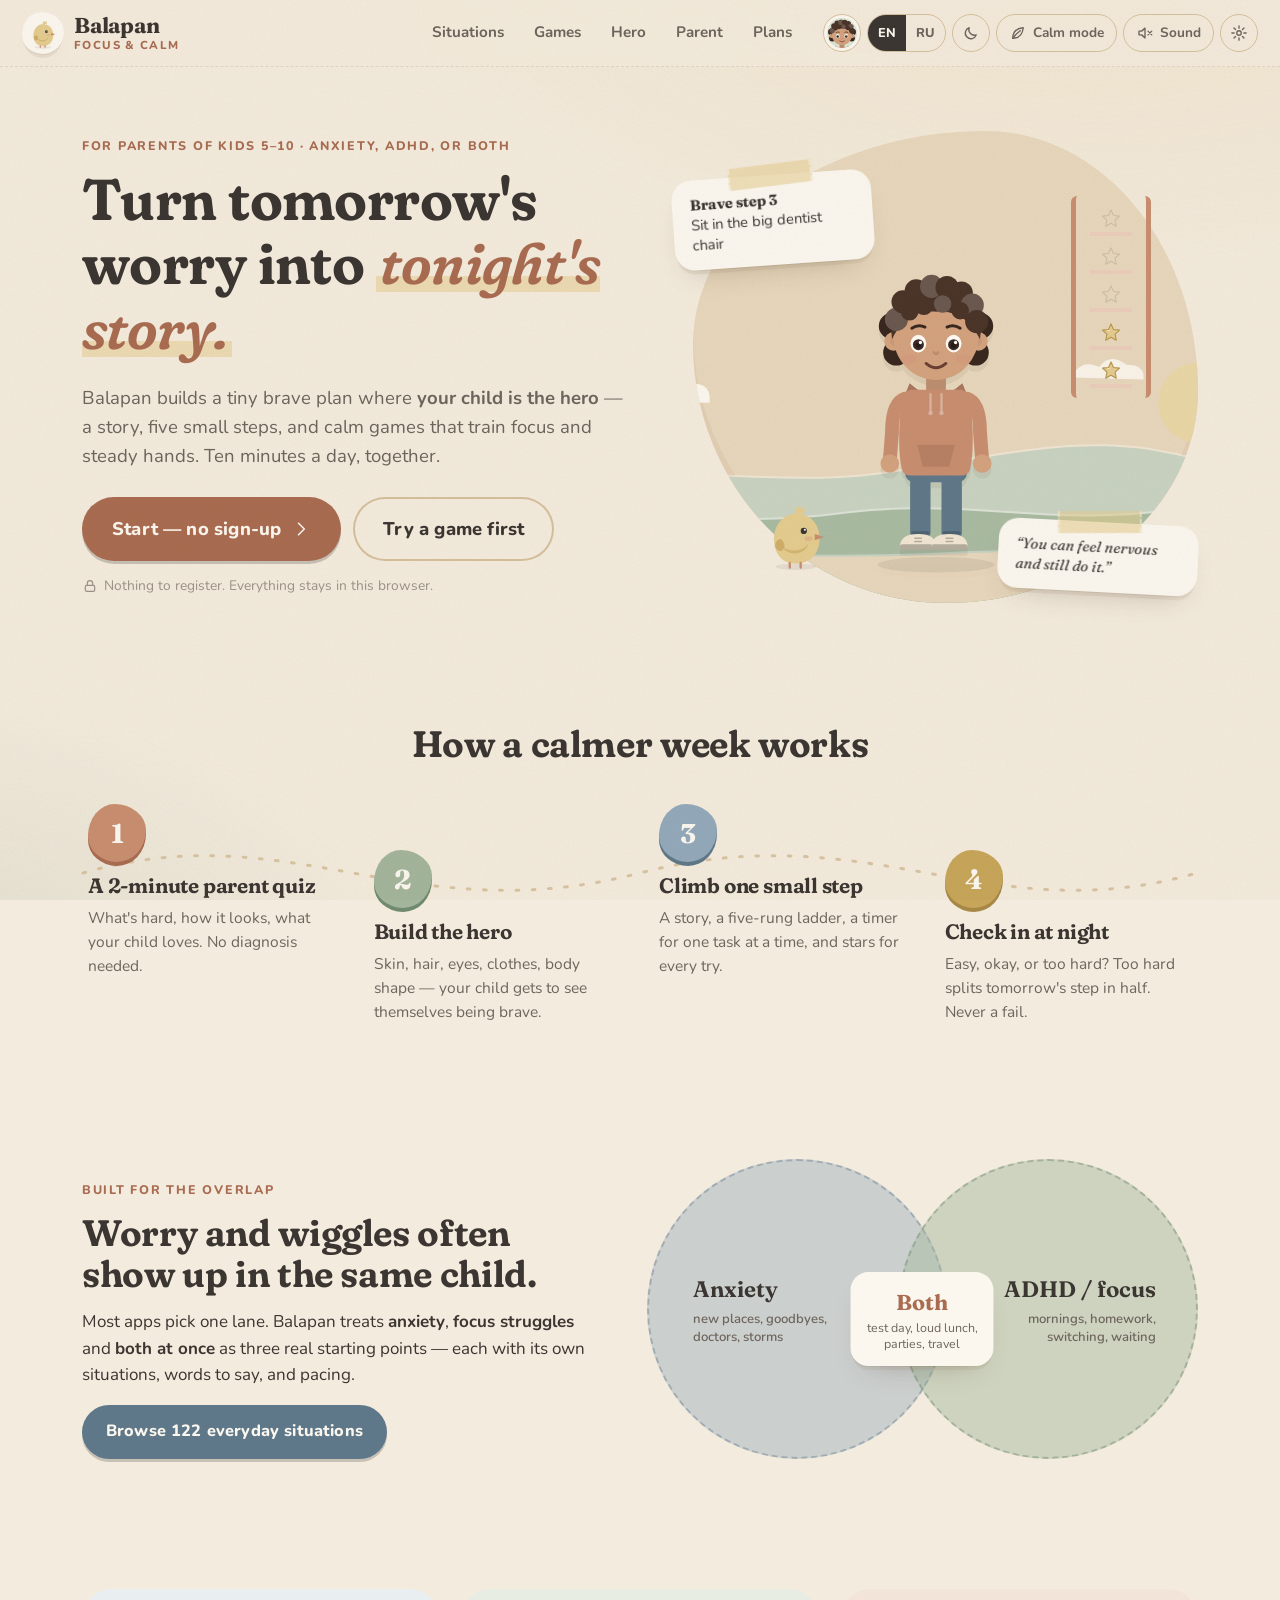
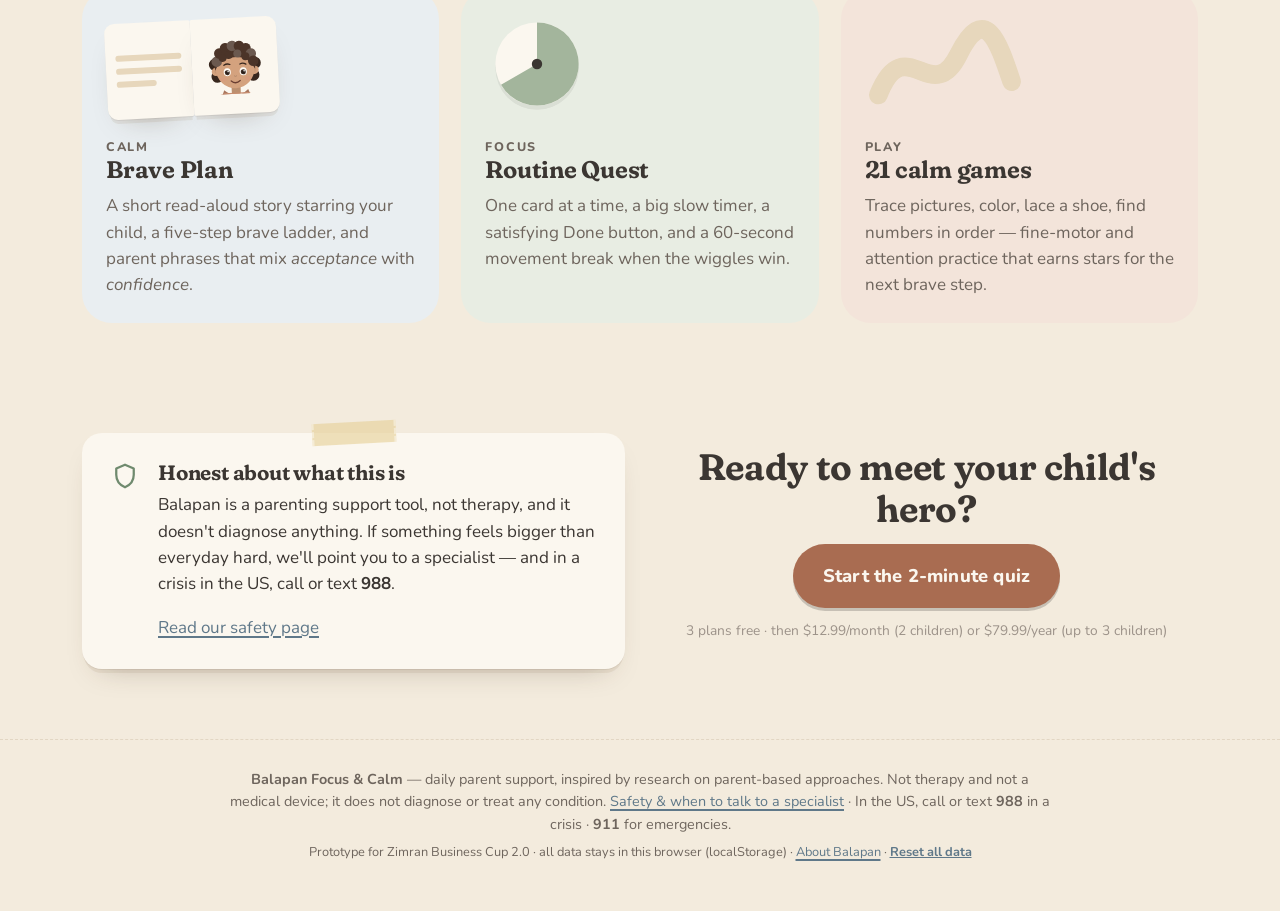
==== commit 4d160b0e: "Restore the v1 home page and header (Situations · Games · Hero · Parent · Plans, Calm mode / Sound p" ====
--- a/balapan-single.html
+++ b/balapan-single.html
@@ -1441,6 +1441,22 @@
 @media (max-width:860px){ body[data-route="game"] .skip{display:none} }
 .hole.done{pointer-events:none} /* already-laced holes are decoration; the drag is handled on the stage */
 
+/* v1-style header: compact avatar switcher (name in the tooltip) */
+.kid-switch.compact{padding:3px; gap:4px; max-width:none}
+.kid-switch.compact .demo-tag{margin-right:6px}
+html.dark{background-color:#1b2540}
+/* restored v1 home: tool cards and Venn in the navy theme */
+html.dark .tool:nth-child(1){background:#22304d}
+html.dark .tool:nth-child(2){background:#23342f}
+html.dark .tool:nth-child(3){background:#3a2d2c}
+html.dark .venn .v1{background:rgba(120,146,170,.30)}
+html.dark .venn .v2{background:rgba(140,166,132,.28)}
+.venn .v-mid{max-width:150px}
+@media (max-width:700px){
+  .venn .v-mid{min-width:0; padding:8px 10px} .venn .v-mid small{display:none} .venn .v-mid b{font-size:1.05rem}
+  .venn .v{font-size:.98rem} .venn .v1{padding-left:16px} .venn .v2{padding-right:14px}
+}
+
 </style>
 <style data-src="css/print.css" media="print">
 /* Printable A4 report for a specialist (BF.printReport → #printArea → window.print) */
@@ -1555,125 +1571,125 @@
 (function(S){
 /* ---------------- ANXIETY ---------------- */
 S("dropoff","anxiety","school","balloon","gate|backpack,adult,bell|wave|none|d",[3,5,3,2,2],
- "School drop-off goodbye|say goodbye at the school gate|Separation can feel like danger to a worried brain. Long goodbyes and promises like “nothing bad will happen” usually make the worry louder.|Practice the hug–high-five–wave goodbye at home;Walk to the gate together and wave from the car;Walk the last 20 steps on your own while I watch;Short goodbye at the gate, same routine every day;Short goodbye three days in a row",
- "Прощание у школы|попрощаться у школьных ворот|Для тревожного ребёнка расставание ощущается как опасность. Долгие прощания и обещания «ничего плохого не случится» обычно только усиливают тревогу.|Отрепетировать дома прощание «обнялись — дали пять — помахали»;Дойти до ворот вместе и помахать из машины;Последние 20 шагов пройти самому, пока я смотрю;Короткое прощание у ворот, каждый день одинаково;Короткое прощание три дня подряд");
+ "School drop-off goodbye|say goodbye at the school gate|Separation can feel like danger to a worried brain. Long goodbyes and promises like “nothing bad will happen” usually make the worry louder.|Practice the hug–high-five–wave goodbye at home;Walk to the gate together, then wave goodbye;Walk the last 20 steps alone while I watch;A short goodbye at the gate, the same way every day;A short goodbye three days in a row",
+ "Прощание у школы|попрощаться у школьных ворот|Для тревожного ребёнка расставание ощущается как опасность. Долгие прощания и обещания «ничего плохого не случится» обычно только усиливают тревогу.|Отрепетировать дома прощание «обнялись — дали пять — помахали»;Дойти до ворот вместе, а потом помахать на прощание;Последние 20 шагов пройти без меня, пока я смотрю;Короткое прощание у ворот, каждый день одинаково;Короткое прощание три дня подряд");
 S("sleepover","anxiety","social","balloon","bedroom|teddy,suitcase,friend|shy|stars|n",[5,10,10,10,10],
- "First sleepover|sleep over at a friend's house|Being away from home at night removes every familiar comfort at once. Small steps let the child build trust in their own coping.|Talk about the sleepover and pack a comfort item;Visit the friend's home in daylight;Stay for dinner, then come home;Stay until pajamas and a story;Full sleepover, with a bedtime phone call if needed",
- "Первая ночёвка у друга|переночевать у друга|Ночь вне дома забирает все привычные опоры сразу. Маленькие шаги помогают ребёнку поверить в свои силы.|Поговорить о ночёвке и положить в сумку любимую игрушку;Сходить к другу в гости днём;Остаться на ужин и вернуться домой;Остаться до пижамы и сказки;Полная ночёвка, при необходимости — звонок перед сном");
+ "First sleepover|sleep over at a friend's house|Being away from home at night removes every familiar comfort at once. Small steps help a child trust that they can cope.|Talk about the sleepover and pack a comfort item;Visit the friend's home in daylight;Stay for dinner, then come home;Stay until pajamas and a story;The whole sleepover, with a bedtime phone call if needed",
+ "Первая ночёвка у друга|переночевать у друга|Ночью вне дома ребёнок разом теряет всё привычное. Маленькие шаги помогают ему поверить, что он справится.|Поговорить о ночёвке и положить в сумку любимую игрушку;Сходить к другу в гости днём;Остаться на ужин и вернуться домой;Остаться до пижамы и сказки;Остаться на всю ночь, а перед сном, если нужно, позвонить домой");
 S("dentist","anxiety","health","bubbles","dentist|chair,tooth,doctor|shy|sparkle|d",[5,5,5,5,15],
- "Dentist visit|go to the dentist|Bright lights, strange sounds and someone close to your face — lots of unknowns at once. Knowing exactly what will happen shrinks the fear.|Play dentist at home with a mirror and toothbrush;Look at photos of the dentist office together;Sit in the waiting room for five minutes;Sit in the big chair and count teeth with the dentist;Full check-up with a hand-raise signal for breaks",
- "Визит к стоматологу|сходить к стоматологу|Яркая лампа, странные звуки, чужой человек близко к лицу — много неизвестного сразу. Когда ребёнок точно знает, что будет, страх уменьшается.|Поиграть дома в стоматолога с зеркальцем и щёткой;Посмотреть вместе фото кабинета;Посидеть пять минут в зоне ожидания;Сесть в большое кресло и посчитать зубы с врачом;Полный осмотр с сигналом «подними руку — пауза»");
+ "Dentist visit|go to the dentist|Bright lights, strange sounds and someone close to your face — lots of unknowns at once. Knowing exactly what will happen shrinks the fear.|Play dentist at home with a mirror and toothbrush;Look at photos of the dentist's office together;Sit in the waiting room for five minutes;Sit in the big chair and count teeth with the dentist;The full checkup, raising a hand when you need a break",
+ "Визит к стоматологу|сходить к стоматологу|Яркая лампа, странные звуки, чужой человек у самого лица — сразу много незнакомого. Когда ребёнок точно знает, что будет, страх уменьшается.|Поиграть дома в стоматолога с зеркальцем и щёткой;Посмотреть вместе фото кабинета;Посидеть пять минут в зоне ожидания;Сесть в большое кресло и посчитать зубы с врачом;Пройти весь осмотр; если нужна пауза — поднять руку");
 S("haircut","anxiety","health","trail","salon|mirror,scissors,adult|shy|none|d",[2,2,5,5,15],
- "Haircut|get a haircut|Buzzing clippers, itchy hair and a cape that holds you still can feel like too much. Practice makes the sensations predictable.|Hear an electric toothbrush buzz near your ear;Wear a towel like a cape for two minutes at home;Visit the salon and watch someone else;Trim just the front with scissors;Full haircut with breaks if needed",
- "Стрижка|подстричься|Жужжащая машинка, колючие волосы и накидка, в которой нельзя шевелиться, — это может быть слишком. Тренировка делает ощущения предсказуемыми.|Послушать жужжание электрической щётки возле уха;Посидеть дома две минуты в полотенце-накидке;Сходить в парикмахерскую и посмотреть, как стригут другого;Подровнять только чёлку ножницами;Полная стрижка с перерывами, если нужно");
+ "Haircut|get a haircut|Buzzing clippers, itchy hair and a cape that keeps you still can feel like too much. Practice makes these feelings familiar.|Listen to an electric toothbrush buzz near your ear;Wear a towel like a cape for two minutes at home;Visit the salon and watch someone else;Trim just the front with scissors;A full haircut, with breaks if needed",
+ "Стрижка|подстричься|Жужжащая машинка, колючие волосы и накидка, в которой нельзя шевелиться, — это может быть слишком. Если познакомиться с этими ощущениями заранее, они пугают меньше.|Послушать жужжание электрической щётки возле уха;Посидеть дома две минуты, накрывшись полотенцем, как накидкой;Сходить в парикмахерскую и посмотреть, как стригут другого;Подровнять только чёлку ножницами;Полная стрижка с перерывами, если нужно");
 S("shot","anxiety","health","balloon","clinic|syringe,doctor,teddy|shy|none|d",[3,1,5,2,5],
- "Doctor shot|get a shot at the doctor|The waiting is often worse than the pinch. Honest, calm information beats surprises or “it won't hurt”.|Talk about why shots keep us healthy;Practice slow balloon breathing for 1 minute;Role-play a shot with a teddy bear;Choose a distraction: song, counting, squeezing;Get the shot and pick the reward afterwards",
- "Укол у врача|сделать прививку|Ожидание часто страшнее самого укола. Честное спокойное объяснение лучше сюрпризов и фразы «будет не больно».|Поговорить, зачем нужны прививки;Минуту потренировать медленное дыхание-шарик;Сделать «укол» плюшевому мишке;Выбрать отвлечение: песенка, счёт, сжать мячик;Сделать укол и выбрать награду после");
+ "Doctor shot|get a shot at the doctor|The waiting is often worse than the pinch. Calm, honest information works better than surprises or “it won't hurt.”|Talk about why shots keep us healthy;Practice slow balloon breathing for 1 minute;Role-play a shot with a teddy bear;Choose a distraction: song, counting, squeezing;Get the shot, then pick a reward",
+ "Укол у врача|сделать прививку|Ожидание часто страшнее самого укола. Честное спокойное объяснение лучше сюрпризов и фразы «будет не больно».|Поговорить, зачем нужны прививки;Минуту потренироваться дышать медленно, как будто надуваешь шарик;Сделать «укол» плюшевому мишке;Выбрать, чем отвлечься: песенка, счёт или мячик-антистресс;Сделать укол, а потом выбрать награду");
 S("storm","anxiety","home","bubbles","living|lightning,teddy,nightlight|shy|rain|e",[1,5,5,5,10],
- "Thunderstorms|stay calm during a thunderstorm|Thunder is sudden and loud. Hiding every time teaches the brain storms are dangerous — small exposure teaches that they pass.|Listen to soft thunder sounds for 30 seconds;Read a storm picture book together;Watch rain from the window together;During a storm, stay in the living room for 5 minutes;During a storm, play a game until it passes",
- "Гроза|оставаться спокойным во время грозы|Гром внезапный и громкий. Если каждый раз прятаться, мозг решает, что гроза опасна. Маленькие шаги показывают, что она проходит.|30 секунд послушать тихие звуки грома;Почитать вместе книжку про грозу;Посмотреть вместе на дождь из окна;Во время грозы 5 минут побыть в гостиной;Во время грозы играть в игру, пока она не закончится");
+ "Thunderstorms|stay calm during a thunderstorm|Thunder is sudden and loud. Hiding every time teaches the brain that storms are dangerous. Small, gentle doses teach that storms pass.|Listen to soft thunder sounds for 30 seconds;Read a storm picture book together;Watch rain from the window together;During a storm, stay in the living room for 5 minutes with me;During a storm, play a game until it passes",
+ "Гроза|сохранять спокойствие во время грозы|Гром внезапный и громкий. Если каждый раз прятаться, мозг решает, что гроза опасна. Маленькие шаги показывают: гроза всегда проходит.|30 секунд послушать тихие звуки грома;Почитать вместе книжку про грозу;Посмотреть вместе на дождь из окна;Во время грозы 5 минут посидеть со мной в гостиной;Во время грозы играть в игру, пока она не закончится");
 S("dark","anxiety","home","dots","bedroom|nightlight,door,teddy|idle|stars|n",[5,5,5,5,5],
- "Dark bedroom|sleep in a darker room|Darkness lets the imagination fill the gaps. Gradually dimming the light builds confidence without forcing it.|Flashlight tour of the room with the lights off;Sleep with the hall light on and door open;Sleep with a small night light only;Parent checks in after 5, then 10 minutes;Fall asleep with the night light and no check-ins",
- "Тёмная комната|спать в более тёмной комнате|В темноте воображение дорисовывает страшное. Постепенно приглушая свет, мы строим уверенность без давления.|Экскурсия по комнате с фонариком при выключенном свете;Спать с открытой дверью и светом в коридоре;Спать только с маленьким ночником;Родитель заглядывает через 5, потом через 10 минут;Засыпать с ночником без проверок");
+ "Dark bedroom|sleep in a darker room|Darkness lets the imagination fill the gaps. Gradually dimming the light builds confidence without forcing it.|Flashlight tour of the room with the lights off;Sleep with the hall light on and door open;Sleep with a small night light only;A parent peeks in after 5, then after 10 minutes;Fall asleep with the night light and no peeking in",
+ "Тёмная комната|спать в более тёмной комнате|В темноте воображение дорисовывает страшное. Если приглушать свет постепенно, уверенность растёт без давления.|Выключить свет и обойти комнату с фонариком;Спать с открытой дверью и светом в коридоре;Спать только с маленьким ночником;Родитель заглядывает через 5, потом через 10 минут;Засыпать с ночником, без заглядываний");
 S("firedrill","anxiety","school","bubbles","classroom|bell,teacher,door|walk|noise|d",[3,1,3,2,5],
- "Fire drill at school|walk outside calmly during a fire drill|The alarm is loud and sudden, and everyone moves at once. Knowing the steps turns chaos into a plan.|Talk through what happens in a fire drill;Listen to a short alarm sound at low volume;Practice “line up and walk out” at home;Ask the teacher to warn you before the next drill;Do a drill with ear muffs if needed",
- "Учебная пожарная тревога|спокойно выйти на улицу во время учебной тревоги|Сирена громкая и внезапная, все двигаются одновременно. Знание шагов превращает хаос в план.|Обсудить, что происходит на учебной тревоге;Послушать короткий звук сирены на малой громкости;Дома потренировать «встать в линию и выйти»;Попросить учителя предупредить перед следующей тревогой;Пройти тревогу в наушниках, если нужно");
+ "Fire drill at school|walk outside calmly during a fire drill|The alarm is loud and sudden, and everyone moves at once. Knowing the steps turns the rush into a plan.|Talk through what happens in a fire drill;Listen to a short alarm sound at low volume;Practice “line up and walk out” at home;Ask the teacher to give a heads-up before the next drill;Go through a drill, with earmuffs if needed",
+ "Учебная пожарная тревога|спокойно выйти на улицу во время учебной тревоги|Сирена громкая и внезапная, и все сразу приходят в движение. Когда ребёнок знает, что делать, суматоха превращается в понятный план.|Обсудить, что происходит на учебной тревоге;Послушать короткий звук сирены на малой громкости;Дома потренироваться: встать друг за другом и выйти;Попросить учителя предупредить перед следующей тревогой;Пройти учебную тревогу — если нужно, в наушниках");
 S("lost","anxiety","out","memory","shop|cart,adult,crowd|walk|thought|d",[3,5,2,3,2],
- "Fear of getting lost|walk a few steps away from a parent in a store|The fear of losing you can freeze a child in place. A clear safety plan gives them something to do instead of panic.|Learn the safety plan: stand still, find a worker;Learn your parent's phone number by heart;In a store, walk to the end of the aisle while I watch;Pick something from the next aisle and come back;Go two aisles away for 1 minute and come back",
- "Страх потеряться|отойти на несколько шагов от родителя в магазине|Страх потерять маму или папу может сковать ребёнка. Понятный план безопасности даёт ему действие вместо паники.|Выучить план: стой на месте, найди продавца;Выучить наизусть телефон родителя;В магазине дойти до конца ряда, пока я смотрю;Взять что-то из соседнего ряда и вернуться;Отойти на два ряда на 1 минуту и вернуться");
+ "Fear of getting lost|walk a few steps away from a parent in a store|The fear of losing you can freeze a child in place. A clear safety plan gives them something to do instead of panicking.|Learn the safety plan: stand still, then find a store worker;Learn your parent's phone number by heart;In a store, walk to the end of the aisle while I watch;Pick something from the next aisle and come back;Go two aisles away for 1 minute and come back",
+ "Страх потеряться|отойти на несколько шагов от родителя в магазине|Страх потерять маму или папу может сковать ребёнка. Понятный план подсказывает, что делать, — и паники меньше.|Выучить правило: остановиться на месте и найти продавца;Выучить наизусть телефон родителя;В магазине дойти до конца ряда, пока я смотрю;Взять что-то из соседнего ряда и вернуться;Отойти на два ряда на 1 минуту и вернуться");
 S("dryer","anxiety","out","bubbles","bathroom|mirror,toilet|shy|noise|d",[2,2,2,1,1],
- "Loud hand dryer|use a public bathroom with a loud hand dryer|Sudden loud machines can feel like an attack on the ears. Control over the sound makes it smaller.|Watch a video of a hand dryer with the sound low;Go into a public bathroom when no dryer is running;Stay while someone else uses the dryer;Turn on the dryer yourself with ears covered;Use the dryer for five seconds",
- "Громкая сушилка для рук|зайти в общественный туалет с громкой сушилкой|Внезапный громкий шум ощущается как атака на уши. Когда ребёнок сам управляет звуком, он становится меньше.|Посмотреть видео сушилки с тихим звуком;Зайти в туалет, когда сушилка не работает;Постоять, пока сушилкой пользуется кто-то другой;Включить сушилку самому, прикрыв уши;Посушить руки пять секунд");
+ "Loud hand dryer|use a public bathroom with a loud hand dryer|A sudden loud machine can feel like an attack on the ears. Having some control over the sound makes it less scary.|Watch a video of a hand dryer with the sound low;Go into a public bathroom when no dryer is on;Stay while someone else uses the dryer;Turn on the dryer yourself, with your ears covered;Use the dryer for five seconds",
+ "Громкая сушилка для рук|зайти в общественный туалет с громкой сушилкой|Внезапный громкий шум бьёт по ушам. Когда ребёнок сам управляет звуком, он пугает меньше.|Посмотреть видео сушилки с тихим звуком;Зайти в туалет, когда сушилка не работает;Постоять, пока сушилкой пользуется кто-то другой;Самостоятельно включить сушилку, прикрыв уши;Посушить руки пять секунд");
 S("swim","anxiety","out","balloon","pool|swim,adult|shy|bubbles|d",[2,10,5,2,10],
- "Swimming lesson|go to a swimming lesson|Water on the face, echoing noise and a new coach — lots to handle. Getting used to water in tiny doses helps.|Splash water on your face in the bath;Visit the pool and just sit on the edge;Stand in the shallow end with the coach;Blow bubbles in the water;Join the lesson for the first 10 minutes",
- "Урок плавания|пойти на урок плавания|Вода на лице, гулкий шум и новый тренер — много всего сразу. Привыкание к воде маленькими дозами помогает.|Побрызгать водой на лицо в ванне;Сходить в бассейн и просто посидеть на бортике;Постоять на мелкой части с тренером;Подуть пузыри в воду;Побыть на уроке первые 10 минут");
+ "Swimming lesson|go to a swimming lesson|Water on the face, echoing noise and a new coach — that's a lot at once. Getting used to water little by little helps.|Splash water on your face in the bath;Visit the pool and just sit on the edge;Stand in the shallow end with the coach;Blow bubbles in the water;Join the first 10 minutes of the lesson",
+ "Урок плавания|пойти на урок плавания|Вода на лице, гулкое эхо и новый тренер — всё сразу. Помогает привыкать к воде понемногу.|В ванной побрызгать водой на лицо;Сходить в бассейн и просто посидеть на бортике;Постоять с тренером там, где мелко;Пускать пузыри в воду;Позаниматься первые 10 минут урока");
 S("showtell","anxiety","school","balloon","classroom|podium,kids,star|wave|none|d",[3,3,5,3,3],
- "Speaking in class|share a show-and-tell in class|Many eyes at once can make a worried child go silent. Practicing with smaller audiences first builds a ladder.|Tell your story to a stuffed animal;Tell it to the family at dinner;Record a short video and watch it together;Tell it to one friend or the teacher alone;Share it with the class",
- "Выступление в классе|рассказать что-то перед классом|Много глаз сразу — и тревожный ребёнок замолкает. Тренировка перед маленькой аудиторией строит лесенку.|Рассказать плюшевой игрушке;Рассказать семье за ужином;Записать короткое видео и посмотреть вместе;Рассказать одному другу или учителю наедине;Рассказать всему классу");
+ "Speaking in class|do show-and-tell in class|Many eyes at once can make a worried child go silent. Practicing with smaller audiences first makes it easier, one step at a time.|Tell your story to a stuffed animal;Tell it to the family at dinner;Record a short video and watch it together;Tell it to one friend or the teacher alone;Share it with the class",
+ "Выступление в классе|рассказать что-то перед классом|Когда смотрят сразу много глаз, тревожный ребёнок замолкает. Начните с маленькой аудитории и двигайтесь по ступенькам.|Рассказать мягкой игрушке;Рассказать семье за ужином;Записать короткое видео и посмотреть вместе;Рассказать одному другу или учителю наедине;Рассказать всему классу");
 S("dog","anxiety","out","bubbles","park|dog,adult,tree|shy|none|d",[3,3,5,3,5],
- "Fear of dogs|walk past a friendly dog|Dogs move fast and bark suddenly. Learning dog signals and keeping distance under the child's control builds courage.|Look at pictures of calm dogs and name their moods;Watch a dog in the park from far away;Stand 10 steps from a friendly dog on a leash;Ask the owner and pat a calm dog on the back;Walk past a dog without crossing the street",
- "Страх собак|пройти мимо дружелюбной собаки|Собаки двигаются быстро и неожиданно лают. Когда ребёнок понимает собачьи сигналы и сам выбирает дистанцию, смелости становится больше.|Посмотреть фото спокойных собак и назвать их настроение;Понаблюдать за собакой в парке издалека;Постоять в 10 шагах от дружелюбной собаки на поводке;Спросить хозяина и погладить спокойную собаку по спине;Пройти мимо собаки, не переходя на другую сторону");
+ "Fear of dogs|walk past a friendly dog|Dogs move fast and bark suddenly. Learning what dogs' signals mean and letting the child choose the distance builds courage.|Look at pictures of calm dogs and name their moods;Watch a dog in the park from far away;Stand 10 steps from a friendly dog on a leash;Ask the owner, then pet a calm dog on the back;Walk past a dog without crossing the street",
+ "Страх собак|пройти мимо дружелюбной собаки|Собаки двигаются быстро и неожиданно лают. Когда ребёнок понимает собачьи сигналы и сам выбирает дистанцию, смелости становится больше.|Посмотреть фото спокойных собак и назвать их настроение;Понаблюдать за собакой в парке издалека;Постоять в 10 шагах от дружелюбной собаки на поводке;Спросить хозяина и погладить спокойную собаку по спине;Пройти мимо собаки, не переходя на другую сторону улицы");
 S("bugs","anxiety","out","spot","garden|flower,leaves|shy|none|d",[3,3,3,3,5],
- "Bees and bugs|play outside when bugs are around|A buzzing bee can make a child run or freeze. Facts and slow steps show that most bugs are busy, not dangerous.|Read a picture book about bees and ladybugs;Watch a bug in a jar with a lid on;Sit in the garden for 3 minutes;Stay still while a bee visits a flower nearby;Play outside for 15 minutes and stay calm when a bug flies by",
- "Пчёлы и жуки|играть на улице, когда рядом насекомые|Жужжащая пчела может заставить ребёнка убежать или замереть. Факты и медленные шаги показывают: насекомые заняты своими делами.|Почитать книжку про пчёл и божьих коровок;Понаблюдать за жучком в закрытой банке;Посидеть в саду 3 минуты;Спокойно постоять, пока пчела летает у цветка рядом;Играть на улице 15 минут и не убегать, если пролетит жук");
+ "Bees and bugs|play outside when bugs are around|A buzzing bee can make a child run or freeze. Simple facts and slow steps show that most bugs are busy, not dangerous.|Read a picture book about bees and ladybugs;Watch a bug in a closed jar;Sit in the garden for 3 minutes;Stay still while a bee visits a flower nearby;Play outside for 15 minutes and stay calm when a bug flies by",
+ "Пчёлы и жуки|играть на улице, когда рядом насекомые|Жужжащая пчела может заставить ребёнка убежать или замереть. Простые факты и маленькие шаги показывают: насекомые заняты своими делами, им не до нас.|Почитать книжку про пчёл и божьих коровок;Понаблюдать за жучком в закрытой банке;Посидеть в саду 3 минуты;Спокойно постоять, пока пчела летает у цветка рядом;Играть на улице 15 минут и не убегать, если пролетит жук");
 S("bloodtest","anxiety","health","balloon","clinic|doctor,pills,chair|shy|none|d",[3,2,3,2,5],
- "Blood test|have a blood test|Needles and the sight of blood can be very scary. Honest steps and a job for the child (breathing, counting) give them control.|Talk about what a blood test is and why;Practice holding your arm still for 30 seconds;Look at a picture of the clinic room;Choose a helper: song, squeeze ball or my hand;Have the test, then a small treat",
- "Анализ крови|сдать анализ крови|Иголки и кровь бывают очень страшными. Честные шаги и «задание» для ребёнка — дышать, считать — дают ощущение контроля.|Поговорить, что такое анализ крови и зачем;Потренироваться 30 секунд держать руку неподвижно;Посмотреть фото процедурного кабинета;Выбрать помощника: песенка, мячик или моя рука;Сдать анализ и получить маленькое угощение");
+ "Blood test|have a blood test|Needles and the sight of blood can be very scary. Honest explanations and a job for the child (breathing, counting) give them a sense of control.|Talk about what a blood test is and why we need it;Practice holding your arm still for 30 seconds;Look at a picture of the clinic room;Choose a helper: song, squeeze ball or my hand;Have the test, then a small treat",
+ "Анализ крови|сдать анализ крови|Иголка и вид крови могут очень пугать. Честный рассказ и «задание» для ребёнка — дышать, считать — дают ощущение контроля.|Поговорить, что такое анализ крови и зачем он нужен;Потренироваться 30 секунд держать руку неподвижно;Посмотреть фото процедурного кабинета;Выбрать, что поможет: песенка, мячик или моя рука;Сдать анализ и получить маленькое угощение");
 S("vomit","anxiety","health","balloon","bathroom|toilet,pills|shy|thought|d",[2,3,3,3,5],
- "Fear of throwing up|eat normally when worried about feeling sick|Worry about being sick can make children refuse food or trips. Avoidance makes the fear grow — gentle practice shrinks it.|Talk about how bodies sometimes feel sick and get better;Name the difference between worry tummy and sick tummy;Eat a small snack on the way somewhere;Go on a short car trip after a meal;Eat a full meal at a friend's house",
- "Страх, что стошнит|нормально поесть, когда боишься, что станет плохо|Из-за страха тошноты дети отказываются от еды и поездок. Избегание усиливает страх, а мягкая практика — уменьшает.|Поговорить, что телу иногда бывает плохо, а потом проходит;Различать «тревожный животик» и «больной животик»;Съесть маленький перекус в дороге;Сделать короткую поездку после еды;Нормально поесть в гостях");
+ "Fear of throwing up|eat normally when worried about feeling sick|Worry about throwing up can make children refuse food or trips. Avoiding things makes the fear grow; gentle practice shrinks it.|Talk about how bodies sometimes feel sick and get better;Learn the difference between a worried tummy and a sick tummy;Eat a small snack on the way somewhere;Go on a short car trip after a meal;Eat a full meal at a friend's house",
+ "Страх, что стошнит|спокойно поесть, даже если боишься, что станет плохо|Из-за страха тошноты дети отказываются от еды и поездок. Избегание усиливает страх, а мягкая практика — уменьшает.|Поговорить, что телу иногда бывает плохо, а потом проходит;Различать «тревожный животик» и «больной животик»;Съесть маленький перекус в дороге;Съездить куда-нибудь ненадолго после еды;Нормально поесть в гостях");
 S("nightmare","anxiety","home","balloon","bedroom|bed,worry,nightlight|idle|zzz|n",[3,3,3,3,5],
- "After a nightmare|fall back asleep after a bad dream|A bad dream can make bedtime scary for days. Rewriting the dream and a calm plan help the child feel safe in their own bed.|Draw the bad dream and give it a funny ending;Make a “calm kit” by the bed;Practice the plan: breathe, cuddle teddy, light on;Parent comforts in the child's own bed, briefly;Fall back asleep alone using the plan",
- "После страшного сна|снова заснуть после плохого сна|Один страшный сон может сделать отбой пугающим на несколько дней. Новый конец для сна и спокойный план помогают чувствовать себя в безопасности в своей кровати.|Нарисовать страшный сон и придумать смешной конец;Собрать у кровати «набор спокойствия»;Отрепетировать план: дыхание, обнять мишку, включить ночник;Родитель коротко утешает в кровати ребёнка;Самому снова заснуть по плану");
+ "After a nightmare|fall back asleep after a bad dream|A bad dream can make bedtime scary for days. Giving the dream a new ending and having a calm plan help a child feel safe in their own bed.|Draw the bad dream and give it a funny ending;Make a “calm kit” by the bed;Practice the plan: breathe, hug the teddy, turn on the light;A parent comforts them briefly in their own bed;Fall back asleep alone using the plan",
+ "После страшного сна|снова заснуть после страшного сна|После одного страшного сна ребёнок может несколько дней бояться ложиться спать. Новый конец для сна и спокойный план помогают снова чувствовать себя в безопасности в своей кровати.|Нарисовать страшный сон и придумать смешной конец;Собрать у кровати «набор спокойствия»;Отрепетировать план: дыхание, обнять мишку, включить ночник;Родитель ненадолго садится к ребёнку на кровать и успокаивает;Снова заснуть без взрослых, по плану");
 S("monsters","anxiety","home","spot","bedroom|bed,teddy,worry|shy|stars|n",[3,3,3,3,3],
- "Monsters under the bed|go to bed in their own room|The imagination is strong at night. Checking together once — not every night — teaches that the room is safe.|Draw a monster and make it silly;Do one flashlight check together;Make a “monster-free” sign for the door;Go to bed with just one check;Go to bed with no checks",
- "Монстры под кроватью|лечь спать в своей комнате|Ночью воображение особенно сильное. Проверить вместе один раз — а не каждую ночь — значит показать, что комната безопасна.|Нарисовать монстра и сделать его смешным;Один раз вместе проверить комнату с фонариком;Сделать табличку «Монстрам вход запрещён»;Лечь спать после одной проверки;Лечь спать без проверок");
+ "Monsters under the bed|go to bed in their own room|The imagination is strong at night. Checking together once — not every night — teaches that the room is safe.|Draw a monster and make it look silly;Do one flashlight check together;Make a “monster-free” sign for the door;Go to bed with just one check;Go to bed with no checks",
+ "Монстры под кроватью|лечь спать в своей комнате|Ночью воображение особенно разыгрывается. Одна совместная проверка — а не каждый вечер — показывает, что в комнате безопасно.|Нарисовать монстра и сделать его смешным;Один раз вместе проверить комнату с фонариком;Сделать табличку «Монстрам вход запрещён»;Лечь спать после одной проверки;Лечь спать без проверок");
 S("alonestairs","anxiety","home","memory","hall|stairs,door|walk|none|e",[2,2,2,3,3],
- "Going upstairs alone|go to another room alone|Being out of sight of a parent, even at home, can feel unsafe. Short trips with a timer build the habit of returning safely.|Call out to each other from two rooms;Go upstairs while I count to 10 out loud;Fetch something from upstairs and come back;Stay in your room alone for 3 minutes;Play in your room alone for 10 minutes",
- "Подняться наверх одному|сходить в другую комнату одному|Даже дома быть вне поля зрения родителя может казаться небезопасным. Короткие вылазки с таймером учат, что можно уйти и спокойно вернуться.|Перекликаться друг с другом из разных комнат;Подняться наверх, пока я вслух считаю до 10;Принести что-то сверху и вернуться;Побыть в своей комнате одному 3 минуты;Поиграть одному в комнате 10 минут");
+ "Going upstairs alone|go to another room alone|Being out of sight of a parent, even at home, can feel unsafe. Short trips with a timer show that you can go and come back safely.|Call out to each other from two rooms;Go upstairs while I count to 10 out loud;Fetch something from upstairs and come back;Stay in your room alone for 3 minutes;Play in your room alone for 10 minutes",
+ "Без родителя в другую комнату|сходить в другую комнату без взрослых|Даже дома быть вне поля зрения родителя может казаться небезопасным. Короткие отлучки с таймером показывают, что можно уйти и спокойно вернуться.|Перекликаться друг с другом из разных комнат;Подняться наверх, пока я вслух считаю до 10;Принести что-то сверху и вернуться;Побыть в своей комнате без взрослых 3 минуты;Поиграть в своей комнате без взрослых 10 минут");
 S("babysitter","anxiety","home","memory","living|adult,door,teddy|wave|none|e",[3,5,5,10,30],
- "New babysitter|stay home with a new babysitter|A new adult and a parent leaving at the same time is a double change. Meeting first, with you present, makes the goodbye easier.|Look at a photo of the babysitter and say their name;Babysitter visits while you are home;Play a game with the babysitter while you're in the next room;Parent goes out for 15 minutes;Parent goes out for the whole evening",
- "Новая няня|остаться дома с новой няней|Новый взрослый и уход родителя одновременно — двойная перемена. Знакомство заранее, в вашем присутствии, облегчает прощание.|Посмотреть фото няни и выучить её имя;Няня приходит, пока родитель дома;Поиграть с няней, пока родитель в соседней комнате;Родитель уходит на 15 минут;Родитель уходит на весь вечер");
+ "New babysitter|stay home with a new babysitter|A new adult and a parent leaving at the same time is a double change. Meeting the sitter first, with you there, makes the goodbye easier.|Look at a photo of the babysitter and say their name;The babysitter visits while a parent is home;Play a game with the babysitter while a parent is in the next room;A parent goes out for 15 minutes;A parent goes out for the whole evening",
+ "Новая няня|остаться дома с новой няней|Новый взрослый и уход родителя одновременно — это сразу две перемены. Знакомство заранее, в вашем присутствии, облегчает прощание.|Посмотреть фото няни и выучить её имя;Няня приходит, пока родитель дома;Поиграть с няней, пока родитель в соседней комнате;Родитель уходит на 15 минут;Родитель уходит на весь вечер");
 S("elevator","anxiety","out","balloon","hall|elevator,adult|shy|none|d",[2,2,2,2,3],
- "Riding an elevator|ride an elevator|A small closed space that moves can feel trapping. Watching and riding with control (pressing buttons) helps.|Watch elevators open and close for a minute;Step in and out while the doors stay open;Ride one floor holding my hand;Press the buttons yourself and ride two floors;Ride up and down three floors",
- "Поездка в лифте|проехать в лифте|Маленькое закрытое пространство, которое движется, может пугать. Наблюдение и контроль — самому нажимать кнопки — помогают.|Минуту посмотреть, как лифт открывается и закрывается;Зайти и выйти, пока двери открыты;Проехать один этаж, держась за руку;Самому нажать кнопку и проехать два этажа;Проехать три этажа вверх и вниз");
+ "Riding an elevator|ride an elevator|A small, closed space that moves can feel like a trap. Watching first and being in charge of the buttons helps.|Watch the elevator doors open and close for a minute;Step in and out while the doors stay open;Ride one floor holding my hand;Press the buttons yourself and ride two floors;Ride up and down three floors",
+ "Поездка в лифте|проехать в лифте|Тесная закрытая кабина, которая ещё и движется, может пугать. Помогает сначала понаблюдать, а потом самому нажимать кнопки.|Минуту посмотреть, как лифт открывается и закрывается;Зайти и выйти, пока двери открыты;Проехать один этаж, держась за руку;Самостоятельно нажать кнопку и проехать два этажа;Проехать три этажа вверх и вниз");
 S("orderfood","anxiety","out","balloon","cafe|plate,adult|shy|steam|d",[3,3,2,2,3],
- "Ordering food yourself|order food at a café|Talking to a stranger can make a worried child whisper or hide. Rehearsed words give them a script.|Play café at home and take turns ordering;Choose your food from the menu beforehand;Practice the sentence out loud three times;Order a drink yourself while I stand next to you;Order your whole meal yourself",
- "Сделать заказ самому|заказать еду в кафе|Разговор с незнакомым взрослым может заставить тревожного ребёнка шептать или прятаться. Отрепетированные слова дают готовый сценарий.|Поиграть дома в кафе и по очереди делать заказ;Заранее выбрать блюдо в меню;Трижды вслух проговорить фразу;Заказать напиток самому, пока я рядом;Заказать всю еду самому");
+ "Ordering food yourself|order food at a café|Talking to a stranger can make a worried child whisper or hide. Practicing the words ahead of time gives them a script.|Play café at home and take turns ordering;Choose your food from the menu beforehand;Practice the sentence out loud three times;Order a drink yourself while I stand right next to you;Order your whole meal yourself",
+ "Заказать еду в кафе|самостоятельно заказать еду в кафе|Разговор с незнакомым взрослым может заставить тревожного ребёнка шептать или прятаться. Заранее отрепетированные фразы дают ребёнку опору.|Поиграть дома в кафе и по очереди делать заказ;Заранее выбрать блюдо в меню;Трижды вслух проговорить фразу;Самостоятельно заказать напиток, пока я рядом;Самостоятельно заказать всю еду");
 S("phonecall","anxiety","social","memory","living|phone,teddy|idle|none|d",[2,2,3,3,3],
- "Talking on the phone|talk on the phone with a relative|No faces, unclear voices and pauses make phone calls tricky. Short scripted calls with familiar people build up.|Play telephone with toy phones;Say hello and goodbye to grandma on speaker;Answer one question on a call;Call a relative with three ready questions;Make a short call on your own",
- "Разговор по телефону|поговорить по телефону с родственником|Нет лица, плохо слышно, паузы — телефонные звонки бывают трудными. Короткие звонки близким по сценарию помогают.|Поиграть в игрушечные телефоны;Поздороваться и попрощаться с бабушкой по громкой связи;Ответить на один вопрос по телефону;Позвонить родственнику с тремя готовыми вопросами;Самому сделать короткий звонок");
+ "Talking on the phone|talk on the phone with a relative|No faces, muffled voices and awkward pauses make phone calls tricky. Short, planned calls with familiar people build confidence.|Play telephone with toy phones;Say hello and goodbye to grandma on speaker;Answer one question on a call;Call a relative with three ready questions;Make a short call on your own",
+ "Разговор по телефону|поговорить по телефону с родственником|Не видно лица, плохо слышно, неловкие паузы — по телефону говорить непросто. Помогают короткие звонки близким с заготовленными фразами.|Поиграть в игрушечные телефоны;Поздороваться и попрощаться с бабушкой по громкой связи;Ответить на один вопрос по телефону;Позвонить родственнику с тремя готовыми вопросами;Самостоятельно сделать короткий звонок");
 S("newfood","anxiety","home","jars","kitchen|plate,broccoli|shy|none|d",[2,2,2,2,3],
- "Trying a new food|taste a new food|New tastes and textures can feel risky. Tiny exposure steps without pressure work better than “just one bite”.|Look at and smell the new food;Touch it with a finger or fork;Lick it or kiss it;Take one tiny bite and spit it out if needed;Eat one bite and rate it with stars",
- "Попробовать новую еду|попробовать новое блюдо|Новые вкусы и текстуры кажутся рискованными. Маленькие шаги без давления работают лучше, чем «ну хоть кусочек».|Посмотреть и понюхать новую еду;Потрогать её пальцем или вилкой;Лизнуть или «поцеловать»;Откусить чуть-чуть, можно выплюнуть;Съесть один кусочек и оценить звёздочками");
+ "Trying a new food|taste a new food|New tastes and textures can feel risky. Tiny steps without pressure work better than “just one bite.”|Look at and smell the new food;Touch it with a finger or fork;Lick it or kiss it;Take one tiny bite — it's okay to spit it out;Eat one bite and rate it with stars",
+ "Попробовать новую еду|попробовать новое блюдо|Новые вкусы и текстуры кажутся рискованными. Маленькие шаги без давления работают лучше, чем «ну хоть кусочек».|Посмотреть и понюхать новую еду;Потрогать её пальцем или вилкой;Лизнуть или «поцеловать» еду;Откусить чуть-чуть — выплюнуть тоже можно;Съесть один кусочек и оценить звёздочками");
 S("mistakes","anxiety","school","dots","classroom|paper,pencil,worry|shy|none|d",[3,3,3,3,5],
- "Fear of mistakes|try schoolwork without fear of mistakes|Perfectionism makes children erase holes in paper or refuse to start. Celebrating mistakes as learning loosens the grip.|Parent makes a silly mistake on purpose and laughs;Draw with a pen — no eraser allowed;Make one “brave mistake” in homework on purpose;Count mistakes as learning points this week;Hand in work without checking it three times",
- "Страх ошибок|выполнять задания, не боясь ошибиться|Перфекционизм заставляет стирать до дыр или вообще не начинать. Когда ошибки — это часть учёбы, хватка ослабевает.|Родитель специально делает смешную ошибку и смеётся;Рисовать ручкой — без ластика;Специально сделать одну «смелую ошибку» в домашке;На этой неделе считать ошибки «очками опыта»;Сдать работу, не проверяя её три раза");
+ "Fear of mistakes|try schoolwork without fear of mistakes|Perfectionism can make children erase until the paper tears, or refuse to start. Treating mistakes as part of learning loosens its grip.|Parent makes a silly mistake on purpose and laughs;Draw with a pen — no eraser allowed;Make one “brave mistake” in homework on purpose;This week, count mistakes as learning points;Hand in work without checking it three times",
+ "Страх ошибок|выполнять задания, не боясь ошибиться|Из-за перфекционизма ребёнок стирает до дыр или вообще не берётся за дело. Когда ошибки считаются частью учёбы, страх отпускает.|Родитель специально делает смешную ошибку и смеётся;Рисовать ручкой — без ластика;Специально сделать одну «смелую ошибку» в домашнем задании;На этой неделе считать ошибки «очками опыта»;Сдать работу, не проверяя её три раза");
 S("askhelp","anxiety","school","memory","classroom|teacher,paper|shy|none|d",[2,2,2,3,3],
- "Asking the teacher for help|ask the teacher a question|Raising a hand puts all eyes on you. A secret signal and practice make asking feel normal.|Practice asking a question at home with a toy teacher;Agree on a quiet signal with the teacher;Ask the teacher after class, one-on-one;Raise your hand once during class;Ask for help when you're stuck",
- "Попросить помощи у учителя|задать вопрос учителю|Поднять руку — значит привлечь все взгляды. Секретный сигнал и тренировка делают просьбу обычной.|Дома потренироваться задавать вопрос игрушечному учителю;Договориться с учителем о тихом сигнале;Спросить учителя после урока наедине;Один раз поднять руку на уроке;Попросить помощи, когда что-то не получается");
+ "Asking the teacher for help|ask the teacher a question|Raising a hand puts all eyes on you. A secret signal and some practice make asking feel normal.|Practice asking a question at home with a toy teacher;Agree on a quiet signal with the teacher;Ask the teacher one-on-one after class;Raise your hand once during class;Ask for help when you're stuck",
+ "Попросить помощи у учителя|задать вопрос учителю|Поднять руку — значит оказаться у всех на виду. Тайный знак и тренировка помогают спрашивать без страха.|Дома потренироваться задавать вопрос игрушечному учителю;Договориться с учителем о тихом сигнале;Спросить учителя после урока наедине;Один раз поднять руку на уроке;Попросить помощи, когда что-то не получается");
 S("toiletschool","anxiety","school","bubbles","bathroom|toilet,door|shy|none|d",[2,2,2,2,3],
- "Using the school toilet|use the toilet at school|Unfamiliar toilets, noise and asking permission can make a child hold on all day. A plan reduces the worry.|Visit the school bathroom with a parent after school;Learn how to ask: the words or a card;Use the bathroom at the start of break;Use it once during the school day;Use it whenever you need",
- "Туалет в школе|сходить в туалет в школе|Незнакомый туалет, шум и необходимость отпрашиваться — и ребёнок терпит весь день. План уменьшает тревогу.|Сходить в школьный туалет вместе с родителем после уроков;Выучить, как отпроситься: слова или карточка;Сходить в туалет в начале перемены;Сходить один раз за учебный день;Ходить, когда нужно");
+ "Using the school toilet|use the toilet at school|Unfamiliar toilets, noise and asking permission can make a child hold on all day. A plan reduces the worry.|Visit the school bathroom with a parent after classes;Learn how to ask to go: the words or a card;Use the bathroom at the start of break;Use it once during the school day;Use it whenever you need to",
+ "Туалет в школе|сходить в туалет в школе|Незнакомый туалет, шум, нужно отпрашиваться — и ребёнок терпит весь день. Понятный план снижает тревогу.|Сходить в школьный туалет вместе с родителем после уроков;Выучить, как отпроситься: слова или карточка;Сходить в туалет в начале перемены;Сходить один раз за учебный день;Ходить в туалет, когда нужно");
 S("busride","anxiety","travel","memory","bus|adult,ticket|idle|none|d",[3,3,10,10,15],
  "School bus ride|ride the school bus|A loud bus, older kids and no parent nearby can feel overwhelming. A known seat and a buddy make the ride predictable.|Look at the bus route on a map;Watch the bus arrive at the stop together;Ride a city bus with me for two stops;Ride the school bus with a friend;Ride the school bus on your own",
- "Школьный автобус|поехать на школьном автобусе|Шумный автобус, старшие дети и никого из родителей рядом — это может перегружать. Своё место и друг рядом делают поездку предсказуемой.|Посмотреть маршрут автобуса на карте;Вместе посмотреть, как автобус подъезжает к остановке;Проехать со мной две остановки на городском автобусе;Поехать на школьном автобусе с другом;Поехать на школьном автобусе самому");
+ "Школьный автобус|поехать на школьном автобусе|Шумный автобус, старшие дети и никого из родителей рядом — это бывает слишком. Своё место и друг рядом делают поездку предсказуемой.|Посмотреть маршрут автобуса на карте;Вместе посмотреть, как автобус подъезжает к остановке;Проехать со мной две остановки на городском автобусе;Поехать на школьном автобусе с другом;Поехать на школьном автобусе без взрослых");
 S("plane","anxiety","travel","balloon","airport|suitcase,ticket,adult|walk|none|d",[5,5,5,10,30],
- "First flight|fly on a plane|Bumps, ear pressure and being high up are new feelings. Knowing what each sound means helps a lot.|Watch a calm video of a plane taking off;Learn what bumps and engine sounds mean;Practice swallowing and yawning for ear pressure;Pack a flight kit with headphones and snacks;Take the flight with a calm-breathing card",
- "Первый полёт|полететь на самолёте|Тряска, заложенные уши и высота — новые ощущения. Когда знаешь, что означает каждый звук, становится намного легче.|Посмотреть спокойное видео взлёта;Узнать, что значат тряска и звуки мотора;Потренировать глотать и зевать при закладывании ушей;Собрать «набор для полёта»: наушники, перекус;Полететь с карточкой спокойного дыхания");
+ "First flight|fly on a plane|Bumps, ear pressure and being high up are new feelings. Knowing what each sound means helps a lot.|Watch a calm video of a plane taking off;Learn what bumps and engine sounds mean;Practice swallowing and yawning to pop your ears;Pack a flight kit with headphones and snacks;Take the flight with a calm-breathing card in hand",
+ "Первый полёт|полететь на самолёте|Тряска, заложенные уши и высота — новые ощущения. Когда знаешь, что означает каждый звук, становится намного легче.|Посмотреть спокойное видео взлёта;Узнать, что значат тряска и звуки мотора;Потренироваться глотать и зевать — так уши отложит;Собрать «набор в дорогу»: наушники и перекус;Полететь с карточкой спокойного дыхания");
 S("hospital","anxiety","health","memory","clinic|doctor,adult,teddy|shy|none|d",[5,5,5,5,10],
- "Visiting someone in hospital|visit a relative in the hospital|Machines, smells and seeing someone you love unwell can be frightening. Preparing for what they'll see helps.|Talk about what the hospital room will look like;Draw a card for the relative;Visit the hospital café first;Visit the room for 5 minutes;Stay for a full visit and give the card",
- "Навестить в больнице|навестить родственника в больнице|Аппараты, запахи и близкий человек в постели могут пугать. Помогает заранее рассказать, что ребёнок увидит.|Поговорить, как будет выглядеть палата;Нарисовать открытку родственнику;Сначала зайти в больничное кафе;Побыть в палате 5 минут;Побыть всё время визита и подарить открытку");
+ "Visiting someone in the hospital|visit a relative in the hospital|Machines, smells and seeing someone you love unwell can be frightening. It helps to explain ahead of time what they'll see.|Talk about what the hospital room will look like;Draw a card for the relative;Visit the hospital café first;Visit the room for 5 minutes;Stay for the whole visit and give the card",
+ "Визит в больницу|навестить родственника в больнице|Аппараты, запахи и близкий человек на больничной койке могут пугать. Помогает заранее рассказать, что ребёнок увидит.|Поговорить, как будет выглядеть палата;Нарисовать открытку родственнику;Сначала зайти в больничное кафе;Побыть в палате 5 минут;Остаться на весь визит и подарить открытку");
 S("separationnight","anxiety","home","balloon","bedroom|bed,adult,teddy|idle|zzz|n",[5,5,5,5,5],
- "Falling asleep without a parent|fall asleep without a parent in the room|Many worried children need a parent to stay until they sleep. Moving the chair a little farther each night builds independence gently.|Parent sits on the bed until sleep;Parent sits on a chair next to the bed;Chair moves to the middle of the room;Chair moves to the doorway;Parent says goodnight and leaves, checks once",
- "Засыпать без родителя|засыпать без родителя в комнате|Многим тревожным детям нужно, чтобы мама или папа были рядом до сна. Если каждый вечер отодвигать стул чуть дальше, самостоятельность растёт мягко.|Родитель сидит на кровати до сна;Родитель сидит на стуле рядом с кроватью;Стул переезжает на середину комнаты;Стул переезжает к двери;Родитель желает спокойной ночи, уходит и заглядывает один раз");
+ "Falling asleep without a parent|fall asleep without a parent in the room|Many worried children need a parent to stay until they sleep. Moving the chair a little farther each night builds independence gently.|A parent sits on the bed until the child falls asleep;A parent sits on a chair next to the bed;The chair moves to the middle of the room;The chair moves to the doorway;A parent says goodnight, leaves, and checks in once",
+ "Засыпать без родителя|засыпать без родителя в комнате|Многим тревожным детям нужно, чтобы мама или папа были рядом до сна. Если каждый вечер отодвигать стул чуть дальше, самостоятельность растёт мягко.|Родитель сидит на кровати, пока ребёнок не уснёт;Родитель сидит на стуле рядом с кроватью;Стул переезжает на середину комнаты;Стул переезжает к двери;Родитель желает спокойной ночи, уходит и заглядывает один раз");
 S("weather","anxiety","out","bubbles","street|umbrella,tree|walk|wind|d",[2,3,3,3,5],
- "Wind and weather worries|go outside on a windy day|Strong wind and news about weather can make children fear going out. Learning about weather and short walks help.|Read about how wind works;Watch the trees from the window and name the wind speed;Stand at the door for one minute on a windy day;Take a 5-minute walk with a hat on;Play outside on a breezy day",
- "Страх ветра и непогоды|выйти на улицу в ветреный день|Сильный ветер и новости о погоде могут вызывать страх выходить из дома. Знания о погоде и короткие прогулки помогают.|Почитать, откуда берётся ветер;Посмотреть на деревья из окна и оценить силу ветра;Минуту постоять в дверях в ветреный день;Погулять 5 минут в шапке;Поиграть на улице в ветреную погоду");
+ "Wind and weather worries|go outside on a windy day|Strong wind and weather news can make children afraid to go out. Learning how weather works and taking short walks helps.|Read about how wind works;Watch the trees from the window and guess how strong the wind is;Stand at the door for one minute on a windy day;Take a 5-minute walk with a hat on;Play outside on a breezy day",
+ "Страх ветра и непогоды|выйти на улицу в ветреный день|Из-за сильного ветра и новостей о погоде ребёнок может бояться выходить из дома. Помогают простые знания о погоде и короткие прогулки.|Почитать, откуда берётся ветер;Посмотреть на деревья из окна и оценить силу ветра;Минуту постоять в дверях в ветреный день;Погулять 5 минут в шапке;Поиграть на улице в ветреную погоду");
 S("clubnew","anxiety","social","rhythm","hall|kids,adult,music|wave|notes|d",[5,5,10,15,30],
- "Joining a new club|start a new club or class|A room full of kids who already know each other is a lot. Coming early and having one job helps.|Look at photos or a video of the club;Visit and watch for 10 minutes;Meet the leader one-on-one;Join for the first half;Stay for the whole session",
- "Новый кружок|пойти в новый кружок|Комната детей, которые уже знакомы друг с другом, — это непросто. Помогает прийти пораньше и иметь своё «задание».|Посмотреть фото или видео кружка;Прийти и понаблюдать 10 минут;Познакомиться с руководителем наедине;Позаниматься первую половину;Остаться на всё занятие");
+ "Joining a new club|start a new club or class|Walking into a room full of kids who already know each other is a lot. Coming early and having one small job helps.|Look at photos or a video of the club;Visit and watch for 10 minutes;Meet the leader one-on-one;Stay for the first half;Stay for the whole session",
+ "Новый кружок|пойти в новый кружок|Войти в комнату, где все дети уже знакомы, — непросто. Помогает прийти пораньше и иметь своё «задание».|Посмотреть фото или видео кружка;Прийти и понаблюдать 10 минут;Познакомиться с руководителем наедине;Позаниматься первую половину занятия;Остаться на всё занятие");
 S("playdate","anxiety","social","puzzle","living|friend,puzzle,gift|wave|none|d",[3,5,10,20,30],
- "Inviting a friend over|invite a classmate to play|Worry about what to say can make children avoid friends. A planned activity takes the pressure off talking.|Choose a friend and a game together;Practice the invitation sentence;Short playdate at a park, 30 minutes;Playdate at home with a planned activity;Longer playdate with free play",
- "Позвать друга в гости|пригласить одноклассника поиграть|Тревога «что сказать?» заставляет избегать дружбы. Заранее выбранное занятие снимает давление разговора.|Вместе выбрать друга и игру;Отрепетировать фразу-приглашение;Короткая встреча в парке на 30 минут;Встреча дома с запланированным занятием;Долгая встреча со свободной игрой");
+ "Inviting a friend over|invite a classmate to play|Worry about what to say can make children avoid friends. A planned activity takes the pressure off.|Choose a friend and a game together;Practice the invitation sentence;A short, 30-minute playdate at a park;A playdate at home with a planned activity;A longer playdate with free play",
+ "Позвать друга в гости|пригласить одноклассника поиграть|Из-за тревоги «а что я скажу?» ребёнок может избегать друзей. Заранее выбранное занятие снимает напряжение.|Вместе выбрать друга и игру;Отрепетировать фразу-приглашение;Встретиться в парке на 30 минут;Встретиться дома и заняться тем, что выбрали заранее;Встретиться надольше и играть во что захочется");
 S("grandma","anxiety","social","memory","kitchen|adult,cake|wave|steam|d",[3,5,10,30,60],
- "Staying with grandparents|stay a day at grandma's house|Even loved relatives' homes feel different without a parent. A picture schedule shows when you will come back.|Make a picture schedule of the day;Call grandma together before the visit;Visit grandma with the parent;Stay for 2 hours without the parent;Stay for the whole day",
- "Остаться у бабушки|провести день у бабушки|Даже у любимых родственников без родителя всё по-другому. Расписание в картинках показывает, когда родитель вернётся.|Нарисовать расписание дня в картинках;Вместе позвонить бабушке перед визитом;Сходить к бабушке вместе с родителем;Остаться на 2 часа без родителя;Остаться на целый день");
+ "Staying with grandparents|stay a day at grandma's house|Even a beloved relative's home feels different without a parent. A picture schedule shows when you'll be back.|Make a picture schedule of the day;Call grandma together before the visit;Visit grandma together with a parent;Stay for 2 hours without a parent;Stay for the whole day",
+ "Остаться у бабушки|провести день у бабушки|Даже у любимой бабушки без мамы или папы всё по-другому. Расписание в картинках показывает, когда родитель вернётся.|Нарисовать расписание дня в картинках;Вместе позвонить бабушке перед визитом;Сходить к бабушке вместе с родителем;Остаться на 2 часа без родителя;Остаться на целый день");
 S("health","anxiety","feelings","balloon","living|worry,pills,teddy|shy|thought|d",[3,3,3,3,5],
- "Worrying about getting sick|cope with worries about illness|Some children ask again and again if they are sick. Answering once and then using a “worry time” helps more than endless reassurance.|Write worries in a worry notebook;Set a 10-minute daily “worry time”;Answer a health question once, calmly;Postpone the next question to worry time;Go a whole day using only worry time",
- "Тревога о болезнях|справляться с тревогой о болезнях|Некоторые дети снова и снова спрашивают, не заболели ли они. Ответить один раз и перенести остальное на «время тревог» помогает больше, чем бесконечные утешения.|Записывать тревоги в «тетрадь тревог»;Назначить 10-минутное «время тревог» каждый день;Спокойно ответить на вопрос о здоровье один раз;Отложить следующий вопрос до «времени тревог»;Прожить целый день, используя только «время тревог»");
+ "Worrying about getting sick|cope with worries about illness|Some children ask again and again if they are sick. Answering once and then saving worries for “worry time” helps more than endless reassurance.|Write worries in a worry notebook;Set a daily 10-minute “worry time”;Answer a health question once, calmly;Postpone the next question to worry time;Go a whole day saving worries for worry time",
+ "Тревога о болезнях|справляться с тревогой о болезнях|Некоторые дети снова и снова спрашивают, не заболели ли они. Ответить один раз и перенести остальное на «время тревог» помогает больше, чем бесконечные утешения.|Записывать тревоги в «тетрадь тревог»;Назначить 10-минутное «время тревог» каждый день;Спокойно ответить на вопрос о здоровье один раз;Отложить следующий вопрос до «времени тревог»;Целый день откладывать тревоги до «времени тревог»");
 S("news","anxiety","feelings","bubbles","living|tv,adult|shy|thought|e",[3,3,3,3,3],
- "Scary news on TV|feel safe after hearing scary news|Children hear more than we think. Simple honest words and a focus on helpers calm the worry.|Ask what the child heard and what they think;Explain simply and honestly in two sentences;Talk about the helpers who keep people safe;Switch off news when kids are around;Do something kind together for others",
- "Страшные новости|чувствовать себя в безопасности после страшных новостей|Дети слышат больше, чем мы думаем. Простые честные слова и рассказ о тех, кто помогает, успокаивают.|Спросить, что ребёнок услышал и что думает;Объяснить просто и честно в двух предложениях;Поговорить о людях, которые помогают и защищают;Выключать новости, когда дети рядом;Вместе сделать доброе дело для других");
+ "Scary news on TV|feel safe after hearing scary news|Children hear more than we think. Simple, honest words and a focus on the helpers ease the worry.|Ask what the child heard and what they think;Explain simply and honestly in two sentences;Talk about the helpers who keep people safe;Turn off the news when kids are around;Do something kind together for others",
+ "Страшные новости|чувствовать себя в безопасности после страшных новостей|Дети слышат больше, чем мы думаем. Успокаивают простые честные слова и рассказ о тех, кто помогает людям.|Спросить, что ребёнок услышал и что думает;Объяснить просто и честно в двух предложениях;Поговорить о людях, которые помогают и защищают;Выключать новости, когда дети рядом;Вместе сделать доброе дело для других");
 S("moving","anxiety","home","puzzle","living|suitcase,door,teddy|walk|none|d",[5,10,10,10,15],
- "Moving to a new home|move to a new house|Everything familiar changes at once. Visiting, planning the new room and keeping routines make it feel safer.|Look at photos of the new home;Visit the new neighborhood and find a playground;Plan and draw your new room;Pack your own special box;Spend the first night with the same bedtime routine",
- "Переезд|переехать в новый дом|Меняется всё привычное сразу. Знакомство с новым местом, планирование своей комнаты и прежние ритуалы помогают.|Посмотреть фото нового дома;Сходить в новый район и найти детскую площадку;Придумать и нарисовать свою новую комнату;Самому упаковать свою особую коробку;Первая ночь — с тем же ритуалом перед сном");
+ "Moving to a new home|move to a new house|Everything familiar changes at once. Visiting first, planning the new room and keeping familiar routines make it feel safer.|Look at photos of the new home;Visit the new neighborhood and find a playground;Plan and draw your new room;Pack a special box of your own things;Spend the first night with the same bedtime routine",
+ "Переезд|переехать в новый дом|Всё привычное меняется разом. Помогает заранее познакомиться с новым местом, придумать свою комнату и сохранить прежние ритуалы.|Посмотреть фото нового дома;Сходить в новый район и найти детскую площадку;Придумать и нарисовать свою новую комнату;Самостоятельно собрать коробку с самыми важными вещами;Провести первую ночь с тем же ритуалом перед сном");
 S("eyedrops","anxiety","health","spot","clinic|doctor,chair|shy|sparkle|d",[2,2,3,3,5],
- "Eye doctor check|have an eye test|Bright lights and drops near your eyes can feel scary. Practicing the letter chart at home makes it a game.|Play the letter chart game at home;Try on toy glasses;Look at photos of the eye doctor's room;Sit in the chair and read the big letters;Have the full eye check",
- "Проверка зрения|проверить зрение у окулиста|Яркий свет и капли в глаза могут пугать. Если потренироваться с таблицей дома, проверка станет игрой.|Поиграть дома в «таблицу букв»;Примерить игрушечные очки;Посмотреть фото кабинета окулиста;Сесть в кресло и прочитать большие буквы;Пройти всю проверку");
+ "Eye doctor check|have an eye test|Bright lights and eye drops can feel scary. Practicing the letter chart at home makes it a game.|Play the letter chart game at home;Try on toy glasses;Look at photos of the eye doctor's room;Sit in the chair and read the big letters;Have the full eye check",
+ "Проверка зрения|проверить зрение у окулиста|Яркий свет и капли в глаза могут пугать. Если потренироваться с таблицей дома, проверка станет игрой.|Поиграть дома с таблицей букв, как у окулиста;Примерить игрушечные очки;Посмотреть фото кабинета окулиста;Сесть в кресло и прочитать большие буквы;Пройти всю проверку");
 S("water","anxiety","travel","balloon","beach|bucket,shell,adult|walk|none|d",[3,5,5,5,10],
  "Waves at the beach|go into the sea at the beach|Waves are loud, cold and unpredictable. Starting from the sand and choosing how close to go puts the child in charge.|Build a sandcastle far from the water;Walk to where the sand is wet;Let a small wave touch your toes;Stand ankle-deep holding hands;Jump small waves with a grown-up",
- "Волны на пляже|зайти в море на пляже|Волны громкие, холодные и непредсказуемые. Начать с песка и самому выбирать, насколько подойти, — значит управлять ситуацией.|Построить замок из песка подальше от воды;Дойти до мокрого песка;Дать маленькой волне коснуться пальцев;Постоять по щиколотку, держась за руки;Прыгать через маленькие волны со взрослым");
+ "Волны на пляже|зайти в море на пляже|Волны шумные, холодные и непредсказуемые. Если начать с песка и самому решать, насколько подойти, ребёнок чувствует, что всё под контролем.|Построить замок из песка подальше от воды;Дойти до мокрого песка;Дать маленькой волне коснуться пальцев ног;Постоять по щиколотку, держась за руки;Прыгать через маленькие волны со взрослым");
 })(BF.S);
 
 </script>
@@ -1681,113 +1697,113 @@
 /* Situation library — part 2: ADHD / focus */
 (function(S){
 S("morning","adhd","home","backpack","bedroom|clock,jacket,backpack|walk|tick|d",[5,10,2,3,2],
- "Morning routine, out the door|get ready for school on time|Mornings ask for many small steps in a row, under time pressure. One card at a time and a visual timer replace nagging.|Get dressed (clothes laid out the night before);Eat breakfast;Brush teeth;Shoes and jacket on;Backpack check — then out the door",
- "Утро и выход из дома|собраться в школу вовремя|Утро требует много маленьких шагов подряд и под давлением времени. Одна карточка за раз и наглядный таймер заменяют напоминания.|Одеться (одежда приготовлена с вечера);Позавтракать;Почистить зубы;Надеть обувь и куртку;Проверить рюкзак — и на выход");
+ "Morning routine, out the door|get ready for school on time|Mornings mean lots of small steps in a row, against the clock. One card at a time and a visual timer replace nagging.|Get dressed (clothes laid out the night before);Eat breakfast;Brush teeth;Put on shoes and jacket;Backpack check — then out the door",
+ "Утро и выход из дома|собраться в школу вовремя|Утром нужно сделать много маленьких дел подряд, да ещё и на время. Одна карточка за раз и наглядный таймер заменяют бесконечные напоминания.|Одеться (одежду приготовили с вечера);Позавтракать;Почистить зубы;Надеть обувь и куртку;Проверить рюкзак — и на выход");
 S("homework","adhd","school","trail","kitchen|books,pencil,clock|idle|tick|e",[2,1,3,10,2],
- "Starting homework|start homework without a fight|Starting is the hardest part for a busy brain. A tiny first step and a short timer make the start possible.|Clear the table and get a pencil;Read the first question out loud;Do the first problem;Work for 10 minutes, then a movement break;Pack homework into the folder",
- "Начать домашку|сесть за домашнее задание без ссор|Для непоседливой головы труднее всего — начать. Крошечный первый шаг и короткий таймер делают старт возможным.|Убрать со стола и взять карандаш;Прочитать первое задание вслух;Решить первый пример;Позаниматься 10 минут, затем подвигаться;Сложить домашку в папку");
+ "Starting homework|start homework without a fight|Starting is the hardest part for a busy brain. A tiny first step and a short timer make getting started possible.|Clear the table and get a pencil;Read the first question out loud;Do the first problem;Work for 10 minutes, then a movement break;Put the homework in its folder",
+ "Сесть за уроки|сесть за домашнее задание без ссор|Непоседливому ребёнку труднее всего начать. Крошечный первый шаг и короткий таймер помогают сдвинуться с места.|Убрать со стола и взять карандаш;Прочитать первое задание вслух;Решить первый пример;Позаниматься 10 минут, затем подвигаться;Убрать тетради в папку");
 S("screens","adhd","home","bubbles","living|tablet,clock|idle|none|e",[1,2,1,1,3],
- "Ending screen time|turn off the tablet when time is up|Screens are built to be hard to stop. A warning, a pause point and a “next” card make the switch smoother.|Agree on screen time with a visual timer;Two-minute warning: find a pause point;Tablet goes to its “bed” basket;Choose the next activity card;Start the next activity together",
- "Выключить планшет|выключить планшет, когда время вышло|Экраны специально сделаны так, чтобы от них трудно было оторваться. Предупреждение, точка паузы и карточка «что дальше» облегчают переключение.|Договориться о времени с наглядным таймером;Предупреждение за 2 минуты: найти, где остановиться;Планшет отправляется «спать» в корзинку;Выбрать карточку следующего занятия;Вместе начать следующее занятие");
+ "Ending screen time|turn off the tablet when time is up|Screens are designed to be hard to put down. A warning, a pause point and a “next” card make the switch smoother.|Agree on screen time with a visual timer;Two-minute warning: find a pause point;The tablet goes to “bed” in its basket;Choose the next activity card;Start the next activity together",
+ "Время планшета вышло|выключить планшет, когда время вышло|Экраны специально сделаны так, чтобы от них трудно было оторваться. Предупреждение, удобный момент для паузы и карточка «что дальше» помогают переключиться.|Договориться о времени с наглядным таймером;Предупреждение за 2 минуты: найти, где остановиться;Планшет отправляется «спать» в корзинку;Выбрать карточку следующего занятия;Вместе начать следующее занятие");
 S("dressed","adhd","home","lace","bedroom|mirror,shoes,jacket|idle|none|d",[2,2,2,2,1],
- "Getting dressed|get dressed without getting distracted|A bedroom is full of distractions. Clothes in order and one item per card keep the focus.|Underwear and socks;Pants or skirt;Shirt;Sweater or hoodie;Look in the mirror — thumbs up!",
- "Одеться|одеться и не отвлечься|В комнате полно отвлекающего. Одежда по порядку и одна вещь на карточку помогают удержать внимание.|Бельё и носки;Брюки или юбка;Футболка или рубашка;Свитер или толстовка;Посмотреть в зеркало — класс!");
+ "Getting dressed|get dressed without getting distracted|A bedroom is full of distractions. Laying clothes out in order, one item per card, keeps the focus.|Underwear and socks;Pants or skirt;Shirt;Sweater or hoodie;Look in the mirror — thumbs up!",
+ "Одеться|одеться, не отвлекаясь|В комнате столько всего интересного! Одежда, разложенная по порядку, и одна вещь на карточку помогают не отвлекаться.|Бельё и носки;Брюки или юбка;Футболка или рубашка;Свитер или толстовка;Посмотреть в зеркало — класс!");
 S("bedtime","adhd","home","balloon","bathroom|tub,toothbrush|idle|bubbles|e",[10,3,2,10,2],
- "Bedtime routine|follow the bedtime routine|Tired brains find it even harder to follow steps. A predictable, calm sequence helps the body wind down.|Bath or wash up;Pajamas on;Brush teeth;Two books or one long story;Lights low and three balloon breaths",
- "Вечерний ритуал|выполнить вечерний ритуал|Уставшей голове ещё труднее следовать шагам. Предсказуемая спокойная последовательность помогает телу успокоиться.|Ванна или умывание;Надеть пижаму;Почистить зубы;Две книжки или одна длинная сказка;Приглушить свет и сделать три вдоха-шарика");
+ "Bedtime routine|follow the bedtime routine|A tired brain finds it even harder to follow steps. A predictable, calm sequence helps the body wind down.|Bath or wash up;Pajamas on;Brush teeth;Two books or one long story;Dim the lights and take three balloon breaths",
+ "Вечерний ритуал|выполнить вечерний ритуал|Уставшему ребёнку ещё труднее делать всё по порядку. Спокойные и всегда одинаковые шаги помогают телу настроиться на сон.|Ванна или умывание;Надеть пижаму;Почистить зубы;Две книжки или одна длинная сказка;Приглушить свет и трижды медленно вдохнуть, будто надуваешь шарик");
 S("tidy","adhd","home","jars","living|puzzle,ball,books|cheer|none|d",[3,3,3,3,1],
- "Cleaning up toys|tidy up the play room|“Clean your room” is too big. Sorting one kind of toy at a time turns it into a game.|Blocks into the block bin;Books onto the shelf;Soft toys into the basket;Art stuff into the drawer;Victory dance",
- "Уборка игрушек|убрать игровую комнату|«Убери в комнате» — слишком большая задача. Если собирать по одному виду игрушек, уборка становится игрой.|Кубики — в коробку;Книги — на полку;Мягкие игрушки — в корзину;Всё для рисования — в ящик;Победный танец");
+ "Cleaning up toys|tidy up the playroom|“Clean your room” is too big. Sorting one kind of toy at a time turns it into a game.|Blocks into the block bin;Books onto the shelf;Soft toys into the basket;Art stuff into the drawer;Do a victory dance",
+ "Уборка игрушек|убрать игрушки в комнате|«Убери в комнате» — слишком большая задача. Если собирать по одному виду игрушек, уборка становится игрой.|Кубики — в коробку;Книги — на полку;Мягкие игрушки — в корзину;Всё для рисования — в ящик;Станцевать победный танец");
 S("line","adhd","out","bubbles","shop|cart,crowd|idle|tick|d",[1,1,3,5,5],
- "Waiting in line|wait in a long line|Waiting with nothing to do feels endless for a busy brain. A waiting game makes the time shorter.|Practice waiting for 1 minute at home with a timer;Pick a waiting game: I-spy, counting, fidget;Wait in a short line at a store;Wait in a longer line with a game;Wait without reminders",
- "Ожидание в очереди|постоять в длинной очереди|Ждать без дела бесконечно долго для непоседливой головы. Игра-ожидалка делает время короче.|Дома минуту потренироваться ждать с таймером;Выбрать игру: «я вижу…», счёт, фиджет;Постоять в короткой очереди в магазине;Постоять в длинной очереди с игрой;Постоять без напоминаний");
+ "Waiting in line|wait in a long line|Waiting with nothing to do feels endless for a busy brain. A waiting game makes the time go faster.|Practice waiting for 1 minute at home with a timer;Pick a waiting game: I spy, counting or a fidget;Wait in a short line at a store;Wait in a longer line with a game;Wait in line with no reminders",
+ "Ожидание в очереди|постоять в длинной очереди|Непоседливому ребёнку ждать без дела кажется бесконечным. Игра на время ожидания помогает скоротать время.|Дома минуту потренироваться ждать с таймером;Выбрать игру: «я вижу…», счёт или игрушка для рук;Постоять в короткой очереди в магазине;Постоять в длинной очереди с игрой;Постоять в очереди без напоминаний");
 S("carride","adhd","travel","memory","car|map,music|idle|none|d",[5,3,30,5,30],
- "Long car ride|go on a long car ride|Sitting still for hours is hard. Planned stops and a car kit give the trip a structure.|Pack a car kit: book, fidget, snack;Look at the map and the planned stops;First 30 minutes: car bingo;Stop and move for 5 minutes;Second part: audiobook or music",
- "Долгая поездка на машине|выдержать долгую поездку на машине|Сидеть часами неподвижно трудно. Запланированные остановки и дорожный набор дают поездке структуру.|Собрать набор: книжка, фиджет, перекус;Посмотреть карту и остановки;Первые 30 минут — дорожное бинго;Остановиться и подвигаться 5 минут;Вторая часть — аудиокнига или музыка");
+ "Long car ride|go on a long car ride|Sitting still for hours is hard. Planned stops and a car kit give the trip a clear shape.|Pack a car kit: a book, a fidget and a snack;Look at the map and the planned stops;First 30 minutes: car bingo;Stop and move for 5 minutes;Second half: an audiobook or music",
+ "Долгая поездка на машине|выдержать долгую поездку на машине|Сидеть часами на одном месте трудно. Остановки по плану и дорожный набор делают поездку понятной.|Собрать дорожный набор: книжка, игрушка для рук, перекус;Посмотреть карту и остановки;Первые 30 минут — дорожное бинго;Остановиться и подвигаться 5 минут;Вторая часть — аудиокнига или музыка");
 S("losing","adhd","social","memory","living|puzzle,kids,trophy|idle|none|d",[3,10,1,5,15],
- "Losing a game|lose a board game and keep playing|Big feelings arrive fast when you lose. Practicing losing in a safe, silly way builds the “good game” habit.|Talk about a time you lost and it was okay;Play a short game where you might lose;Practice saying “good game” out loud;Lose on purpose to a parent — and laugh;Play a real game and handle the ending",
- "Проигрыш в игре|проиграть в настольную игру и не бросить её|Сильные чувства накрывают мгновенно при проигрыше. Тренировка проигрывать в безопасной, весёлой обстановке формирует привычку говорить «хорошая игра».|Вспомнить, как ты проиграл и всё было хорошо;Сыграть в короткую игру, где можно проиграть;Потренироваться говорить «хорошая игра» вслух;Специально проиграть родителю — и посмеяться;Сыграть по-настоящему и спокойно завершить игру");
+ "Losing a game|lose a board game and keep playing|Big feelings arrive fast when you lose. Practicing losing in a safe, silly way builds the “good game” habit.|Talk about a time you lost and it was okay;Play a short game where you might lose;Practice saying “good game” out loud;Lose on purpose to a parent — and laugh;Play a real game and handle the ending calmly",
+ "Проигрыш в игре|проиграть в настольную игру и не бросить её|Проигрыш мгновенно вызывает бурю чувств. Если тренироваться проигрывать понарошку и весело, появляется привычка говорить «хорошая игра».|Вспомнить случай, когда проигрыш оказался не страшным;Сыграть в короткую игру, где можно проиграть;Потренироваться говорить вслух: «Хорошая игра!»;Специально проиграть родителю — и посмеяться;Сыграть по-настоящему и спокойно завершить игру");
 S("switch","adhd","home","trail","living|clock,ball,books|walk|tick|d",[5,1,1,1,2],
  "Switching activities|stop one thing and start the next|Shifting attention takes effort, especially away from something fun. Warnings and a “next” card help the brain change tracks.|Five-minute warning with a visual timer;Find a good stopping point;Put the first thing away;Look at the “next” card;Start the first tiny step",
- "Переключение между делами|закончить одно дело и начать другое|Переключать внимание тяжело, особенно с интересного. Предупреждение и карточка «дальше» помогают мозгу перестроиться.|Предупреждение за 5 минут с наглядным таймером;Найти, где удобно остановиться;Убрать первое занятие;Посмотреть на карточку «дальше»;Сделать первый крошечный шаг");
+ "Переключение между делами|закончить одно дело и начать другое|Переключать внимание тяжело, особенно с интересного. Предупреждение и карточка «что дальше» помогают мозгу перестроиться.|Предупреждение за 5 минут с наглядным таймером;Найти, где удобно остановиться;Убрать вещи от первого занятия;Посмотреть на карточку «что дальше»;Сделать первый крошечный шаг");
 S("pack","adhd","school","backpack","bedroom|backpack,books,lunchbox|idle|none|e",[2,2,2,2,1],
- "Packing the school bag|pack the backpack the night before|Forgotten books and homework cause stressful mornings. A checklist with pictures turns packing into a quick quest.|Homework folder in;Books for tomorrow in;Pencil case check;Water bottle and lunchbox by the door;Backpack by the front door",
- "Собрать рюкзак|собрать рюкзак с вечера|Забытые учебники и домашка делают утро нервным. Список с картинками превращает сборы в быструю игру.|Папка с домашкой — в рюкзак;Учебники на завтра — в рюкзак;Проверить пенал;Бутылка воды и ланч-бокс — у двери;Рюкзак — у входной двери");
+ "Packing the school bag|pack the backpack the night before|Forgotten books and homework cause stressful mornings. A picture checklist turns packing into a quick game.|Put the homework folder in;Put in tomorrow's books;Check the pencil case;Put the water bottle and lunchbox by the door;Set the backpack by the front door",
+ "Собрать рюкзак|собрать рюкзак с вечера|Из-за забытых учебников и тетрадей утро становится нервным. Список с картинками превращает сборы в быструю игру.|Папку с заданиями — в рюкзак;Учебники на завтра — в рюкзак;Проверить пенал;Бутылка воды и ланч-бокс — у двери;Рюкзак — у входной двери");
 S("teeth","adhd","home","trail","bathroom|toothbrush,mirror|idle|bubbles|d",[1,2,1,1,1],
  "Brushing teeth for two minutes|brush teeth for the full two minutes|Two minutes feels very long. A song or a timer that shows which part of the mouth to brush makes it doable.|Put toothpaste on the brush;Brush the top teeth while the timer runs;Brush the bottom teeth;Brush your tongue and spit;Smile in the mirror",
- "Чистить зубы две минуты|чистить зубы все две минуты|Две минуты кажутся вечностью. Песенка или таймер, который показывает, какую часть рта чистить, помогают.|Выдавить пасту на щётку;Чистить верхние зубы, пока идёт таймер;Чистить нижние зубы;Почистить язык и сплюнуть;Улыбнуться в зеркало");
+ "Чистить зубы две минуты|чистить зубы все две минуты|Две минуты кажутся вечностью. Помогает песенка или таймер, который подсказывает, где чистить сейчас.|Выдавить пасту на щётку;Чистить верхние зубы, пока идёт таймер;Чистить нижние зубы;Почистить язык и сплюнуть;Улыбнуться в зеркало");
 S("readingtime","adhd","school","spot","library|books,clock|idle|none|d",[1,5,1,5,2],
- "Daily reading practice|read for ten minutes|Reading needs steady attention. Short bursts, a bookmark goal and a cozy spot help.|Choose a book and a cozy spot;Read for 5 minutes with a timer;Wiggle break for one minute;Read 5 more minutes;Tell someone one thing that happened",
- "Ежедневное чтение|почитать десять минут|Чтение требует устойчивого внимания. Короткие отрезки, цель-закладка и уютное место помогают.|Выбрать книгу и уютное место;Читать 5 минут с таймером;Минутка движения;Ещё 5 минут чтения;Рассказать кому-нибудь, что случилось в книге");
+ "Daily reading practice|read for ten minutes|Reading takes steady attention. Short bursts, a bookmark to mark the goal and a cozy spot help.|Choose a book and a cozy spot;Read for 5 minutes with a timer;Wiggle break for one minute;Read 5 more minutes;Tell someone one thing that happened",
+ "Ежедневное чтение|почитать десять минут|Для чтения нужно долго удерживать внимание. Помогают короткие отрезки, закладка-цель и уютное место.|Выбрать книгу и уютное место;Читать 5 минут с таймером;Минутка движения;Ещё 5 минут чтения;Рассказать кому-нибудь, что случилось в книге");
 S("chores","adhd","home","sizes","kitchen|plate,cart|walk|none|d",[2,2,2,2,1],
- "Helping with chores|set the table for dinner|Multi-step chores fall apart when attention drifts. Turning them into a counted mission keeps it moving.|Count how many people are eating;Put out the plates;Put out cups;Put out forks and spoons;Call everyone to the table",
- "Помощь по дому|накрыть на стол к ужину|Дела из нескольких шагов разваливаются, когда внимание уплывает. Миссия со счётом помогает довести дело до конца.|Посчитать, сколько человек будет ужинать;Поставить тарелки;Поставить стаканы;Разложить вилки и ложки;Позвать всех к столу");
+ "Helping with chores|set the table for dinner|Chores with several steps fall apart when attention drifts. Turning them into a counting mission keeps things moving.|Count how many people are eating;Put out the plates;Put out the cups;Put out the forks and spoons;Call everyone to the table",
+ "Помощь по дому|накрыть на стол к ужину|Дело из нескольких шагов легко бросить на полпути, когда внимание уплывает. Игра со счётом помогает довести его до конца.|Посчитать, сколько человек будет ужинать;Поставить тарелки;Поставить стаканы;Разложить вилки и ложки;Позвать всех к столу");
 S("listening","adhd","school","simon","classroom|teacher,bell|idle|none|d",[2,2,3,3,3],
- "Following instructions|follow a two-step instruction|Instructions slip away when the brain is busy. Eye contact, repeating back and short instructions help it stick.|Play “Simon says” with two steps;Repeat the instruction back in your own words;Follow a 2-step instruction at home;Follow a 3-step instruction;Follow a teacher's instruction without a reminder",
- "Выполнять инструкции|выполнить просьбу из двух шагов|Инструкции ускользают, когда в голове много всего. Зрительный контакт, повторение своими словами и короткие просьбы помогают запомнить.|Поиграть в «Повторяй за мной» с двумя шагами;Повторить просьбу своими словами;Выполнить просьбу из 2 шагов дома;Выполнить просьбу из 3 шагов;Выполнить просьбу учителя без напоминания");
+ "Following instructions|follow a two-step instruction|Instructions slip away when the brain is busy. Eye contact, short instructions and repeating them back help them stick.|Play “Simon says” with two steps;Repeat the instruction back in your own words;Follow a 2-step instruction at home;Follow a 3-step instruction;Follow a teacher's instruction without a reminder",
+ "Слушать и выполнять просьбы|выполнить просьбу из двух шагов|Просьбы вылетают из головы, когда там много всего. Зрительный контакт, повторение своими словами и короткие просьбы помогают запомнить.|Поиграть в «Делай, как я» с двумя действиями;Повторить просьбу своими словами;Выполнить просьбу из 2 шагов дома;Выполнить просьбу из 3 шагов;Выполнить просьбу учителя без напоминания");
 S("sitstill","adhd","school","balloon","classroom|desk,books,clock|idle|tick|d",[2,5,1,10,2],
- "Sitting through a lesson|stay seated during a lesson|Sitting still takes real effort for an active body. Allowed movement (fidgets, standing jobs) actually helps focus.|Choose a quiet fidget with the teacher;Practice sitting for 5 minutes with a timer;Take a “helper job” movement break;Sit for 10 minutes with the fidget;Stay seated for a full lesson part",
- "Высидеть урок|сидеть на месте во время урока|Сидеть неподвижно для активного тела — настоящая работа. Разрешённое движение (фиджеты, поручения) на самом деле помогает сосредоточиться.|Выбрать с учителем тихий фиджет;Потренироваться сидеть 5 минут с таймером;Сделать перерыв-поручение («помощник учителя»);Сидеть 10 минут с фиджетом;Высидеть целую часть урока");
+ "Sitting through a lesson|stay seated during a lesson|Sitting still takes real effort for an active body. Allowed movement (fidgets, standing jobs) actually helps focus.|Choose a quiet fidget with the teacher;Practice sitting for 5 minutes with a timer;Take a movement break as the teacher's helper;Sit for 10 minutes with the fidget;Stay seated for one whole part of a lesson",
+ "Высидеть урок|сидеть на месте во время урока|Подвижному ребёнку сидеть спокойно — настоящий труд. Разрешённые движения (игрушка для рук, поручения) на самом деле помогают сосредоточиться.|Выбрать с учителем тихую игрушку для рук;Потренироваться сидеть 5 минут с таймером;Размяться, выполнив поручение учителя;Посидеть 10 минут с игрушкой для рук;Высидеть целую часть урока");
 S("interrupt","adhd","social","bubbles","living|adult,phone|idle|none|d",[2,2,3,3,3],
- "Interrupting conversations|wait to talk without interrupting|Thoughts feel urgent and might be forgotten. A hand-on-shoulder signal holds the idea until it's their turn.|Learn the hand-on-shoulder signal;Practice at dinner: wait for a pause;Hold the idea with a finger squeeze;Wait while a parent finishes a phone call;Use the signal with a teacher",
- "Перебивать разговор|дождаться своей очереди и не перебивать|Мысли кажутся срочными и могут забыться. Сигнал «рука на плече» помогает удержать идею, пока не придёт очередь.|Выучить сигнал «рука на плече»;Потренироваться за ужином: дождаться паузы;Держать мысль, сжав палец;Подождать, пока родитель закончит звонок;Использовать сигнал с учителем");
+ "Interrupting conversations|wait to talk without interrupting|Thoughts feel urgent and might be forgotten. A hand-on-shoulder signal holds the idea until it's their turn.|Learn the hand-on-shoulder signal;Practice at dinner: wait for a pause;Hold on to the idea by squeezing a finger;Wait while a parent finishes a phone call;Use the signal with a teacher",
+ "Не перебивать|дождаться своей очереди и не перебивать|Кажется, что мысль срочная и вот-вот забудется. Сигнал «рука на плече» помогает удержать идею, пока не придёт очередь.|Выучить сигнал «рука на плече»;Потренироваться за ужином: дождаться паузы;Удерживать мысль, зажав палец в кулачке;Подождать, пока родитель закончит звонок;Использовать этот сигнал в школе");
 S("lostthings","adhd","home","memory","hall|shoes,jacket,backpack|idle|thought|d",[3,2,2,2,2],
- "Losing things|keep track of shoes, hat and bag|Things get put down and forgotten in a second. A “landing spot” by the door makes finding them automatic.|Choose a landing spot by the door together;Put shoes there when you come home;Hang the jacket on the hook;Put the bag under the hook;Check the spot before leaving",
- "Вечно теряет вещи|не терять обувь, шапку и рюкзак|Вещи кладутся куда попало и забываются за секунду. «Место посадки» у двери делает поиск автоматическим.|Вместе выбрать «место посадки» у двери;Дома ставить обувь туда;Вешать куртку на крючок;Класть рюкзак под крючок;Проверять место перед выходом");
+ "Losing things|keep track of shoes, hat and bag|Things get put down and forgotten in a second. A “landing spot” by the door means no more hunting for them.|Choose a landing spot by the door together;Put shoes there when you come home;Hang the jacket on the hook;Put the bag under the hook;Check the spot before leaving",
+ "Вечно теряет вещи|не терять обувь, шапку и рюкзак|Вещи бросаются куда попало и тут же забываются. Постоянный «домик для вещей» у двери избавляет от поисков.|Вместе выбрать у двери «домик для вещей»;Приходя домой, ставить туда обувь;Вешать куртку на крючок;Класть рюкзак под крючок;Перед выходом заглядывать в «домик»");
 S("mealtime","adhd","home","sizes","kitchen|plate,clock|idle|none|e",[2,5,2,5,2],
- "Staying at the table|stay at the dinner table|Getting up again and again is common for active children. Short, clear sitting goals and a job at the table help.|Agree on how long dinner lasts with a timer;Sit for 5 minutes, then a stretch;Have a table job: pour water;Sit until the timer ends;Ask to be excused politely",
- "Сидеть за столом|посидеть за обеденным столом|Постоянно вскакивать — обычное дело для активных детей. Короткие понятные цели и «дело» за столом помогают.|Договориться с таймером, сколько длится ужин;Посидеть 5 минут, потом потянуться;Получить задание за столом: налить воду;Сидеть, пока не закончится таймер;Вежливо спросить разрешения выйти");
+ "Staying at the table|stay at the dinner table|Getting up again and again is common for active children. Short, clear sitting goals and a job at the table help.|Agree on how long dinner lasts and set a timer;Sit for 5 minutes, then a stretch;Have a table job, like pouring water;Sit until the timer ends;Ask to be excused politely",
+ "Сидеть за столом|сидеть за столом до конца ужина|Постоянно вскакивать — обычное дело для активных детей. Короткие понятные цели и «дело» за столом помогают.|Договориться, сколько длится ужин, и поставить таймер;Посидеть 5 минут, потом потянуться;Получить поручение за столом: разлить воду;Сидеть, пока не закончится таймер;Вежливо спросить разрешения выйти");
 S("projects","adhd","school","puzzle","classroom|paper,pencil,calendar|idle|none|d",[5,5,10,10,5],
  "Long school project|finish a project over several days|Big projects with a far deadline get forgotten until the last night. Breaking it into dated mini-tasks keeps it moving.|Write the project steps on cards;Put the cards on a calendar;Do the first card today;Do one card a day;Put it all together and celebrate",
- "Большой школьный проект|закончить проект за несколько дней|Большие проекты с далёким сроком забываются до последнего вечера. Мини-задачи с датами помогают двигаться.|Записать шаги проекта на карточки;Разложить карточки по календарю;Сделать первую карточку сегодня;Делать по одной карточке в день;Собрать всё вместе и отпраздновать");
+ "Большой школьный проект|закончить проект за несколько дней|Большие проекты с далёким сроком забываются до последнего вечера. Маленькие задачи с датами помогают продвигаться понемногу.|Записать шаги проекта на карточки;Разложить карточки по календарю;Сделать первую карточку сегодня;Делать по одной карточке в день;Собрать всё вместе и отпраздновать");
 S("outdoorshoes","adhd","home","lace","hall|shoes,door|idle|none|d",[2,2,2,2,1],
- "Getting out to play|get ready to go outside quickly|Five steps between the couch and the door is a lot when your mind is already outside. A door chart helps.|Look at the door chart;Shoes on;Jacket and hat;Water bottle;Out the door — race the timer!",
- "Собраться на прогулку|быстро собраться на улицу|Пять шагов между диваном и дверью — много, когда мысли уже на улице. Помогает схема на двери.|Посмотреть на схему у двери;Надеть обувь;Куртка и шапка;Бутылка воды;На улицу — обгони таймер!");
+ "Getting out to play|get ready to go outside quickly|Five steps between the couch and the door are a lot when your mind is already outside. A door chart helps.|Look at the door chart;Shoes on;Jacket and hat on;Grab a water bottle;Out the door — race the timer!",
+ "Собраться на прогулку|быстро собраться на улицу|Пять шагов между диваном и дверью — много, когда мысли уже на улице. Помогает схема на двери.|Посмотреть на схему у двери;Надеть обувь;Надеть куртку и шапку;Взять бутылку воды;На улицу — обгони таймер!");
 S("waitturn","adhd","social","rhythm","playground|kids,swing|idle|none|d",[2,2,3,3,5],
- "Waiting for a turn|wait for a turn on the swing|Waiting while others play feels unfair and slow. Counting and a visible plan make turns predictable.|Count 20 swings for a friend;Practice waiting at home with a toy;Wait one turn at the playground;Use a timer for turns;Share the swing without reminders",
- "Дождаться очереди|дождаться своей очереди на качелях|Ждать, пока другие играют, кажется несправедливо долгим. Счёт и понятный план делают очередь предсказуемой.|Посчитать 20 раскачиваний для друга;Потренироваться ждать дома с игрушкой;Дождаться очереди на площадке;Использовать таймер для очереди;Делиться качелями без напоминаний");
+ "Waiting for a turn|wait for a turn on the swing|Waiting while others play feels unfair and slow. Counting and a visible plan make turns predictable.|Count 20 swings while a friend has a turn;Practice waiting at home with a toy;Wait one turn at the playground;Take turns with a timer;Share the swing without reminders",
+ "Дождаться очереди|дождаться своей очереди на качелях|Ждать, пока другие играют, кажется несправедливо долгим. Счёт и понятный план делают очередь предсказуемой.|Посчитать до 20, пока друг качается;Потренироваться ждать дома с игрушкой;Дождаться очереди на площадке;Меняться по таймеру;Делиться качелями без напоминаний");
 S("shower","adhd","home","trail","bathroom|tub,mirror|idle|steam|e",[1,2,2,2,1],
  "Washing hair|wash and rinse hair in the bath|Many little steps and water in the eyes make hair washing a battle. Picture steps and a visor help.|Wet hair with a cup;Shampoo and make a bubble crown;Rinse looking up at the ceiling;Towel dry;Comb and done",
- "Мыть голову|помыть и сполоснуть волосы|Много мелких шагов и вода в глазах превращают мытьё головы в битву. Шаги в картинках и козырёк помогают.|Намочить волосы из кружки;Шампунь и пенная корона;Смыть, глядя в потолок;Вытереть полотенцем;Расчесаться — готово");
+ "Мыть голову|помыть и сполоснуть волосы|Много мелких шагов и вода в глазах превращают мытьё головы в битву. Шаги в картинках и козырёк помогают.|Намочить волосы из кружки;Намылить голову и сделать пенную корону;Смыть, глядя в потолок;Вытереть полотенцем;Расчесаться — готово");
 S("timeblind","adhd","feelings","rhythm","living|clock,calendar|idle|tick|d",[2,3,3,3,3],
- "Feeling time pass|know how long five minutes is|Time is hard to feel. Guessing games with a timer train an inner clock.|Guess how long 1 minute is and check with a timer;Watch a sand timer for 2 minutes;Guess how long brushing teeth takes;Use a timer for a 5-minute task;Say when you think 5 minutes are up",
- "Чувство времени|понимать, сколько длится пять минут|Время трудно почувствовать. Игры «угадай» с таймером тренируют внутренние часы.|Угадать, сколько длится минута, и проверить таймером;Посмотреть на песочные часы 2 минуты;Угадать, сколько времени занимает чистка зубов;Сделать дело за 5 минут с таймером;Сказать, когда кажется, что 5 минут прошло");
+ "Feeling time pass|know how long five minutes is|Time is hard to sense. Guessing games with a timer train an inner clock.|Guess how long 1 minute is and check with a timer;Watch a sand timer for 2 minutes;Guess how long brushing teeth takes;Use a timer for a 5-minute task;Say when you think 5 minutes are up",
+ "Чувство времени|понимать, сколько длится пять минут|Время трудно почувствовать. Игры-угадайки с таймером тренируют «внутренние часы».|Угадать, сколько длится минута, и проверить таймером;Посмотреть на песочные часы 2 минуты;Угадать, сколько времени занимает чистка зубов;Сделать дело за 5 минут с таймером;Сказать, когда, по-твоему, прошло 5 минут");
 S("impulsebuy","adhd","out","bubbles","shop|cart,gift|walk|none|d",[2,3,3,3,5],
- "“I want it!” at the store|leave the toy aisle without a meltdown|Wanting is very strong right now. A wish list and a plan before the shop help.|Make a wish list notebook;Agree on the plan before going in;Take a photo of the toy for the wish list;Walk past the toy aisle;Shop and leave with only what's on the list",
- "«Хочу!» в магазине|уйти из отдела игрушек без истерики|Желание очень сильное прямо сейчас. Помогают список желаний и план до входа в магазин.|Завести тетрадь желаний;Договориться о плане до магазина;Сфотографировать игрушку для списка желаний;Пройти мимо отдела игрушек;Купить только то, что в списке, и уйти");
+ "“I want it!” at the store|leave the toy aisle without a meltdown|When you want something, you want it right now. A wish list and a plan made before going in help.|Start a wish-list notebook;Agree on the plan before going in;Take a photo of the toy for the wish list;Walk past the toy aisle;Shop and leave with only what's on the list",
+ "«Хочу!» в магазине|уйти из отдела игрушек без истерики|Хочется — и хочется прямо сейчас. Помогают список желаний и план до входа в магазин.|Завести тетрадь желаний;Договориться о плане до магазина;Сфотографировать игрушку для списка желаний;Пройти мимо отдела игрушек;Купить только то, что в списке, и уйти");
 S("sport","adhd","social","spot","field|ball,flag,friend|walk|none|d",[5,5,5,10,15],
- "Team practice focus|follow the coach in team practice|Waiting, listening and rules in team sports are hard. A clear role and short drills help.|Watch a practice and name the rules;Practice one drill in the yard;Ask the coach for a special job;Do the warm-up with the team;Join the full practice",
- "Тренировка в команде|слушать тренера на тренировке|Ожидание, внимание и правила в командном спорте даются тяжело. Помогают понятная роль и короткие упражнения.|Посмотреть тренировку и назвать правила;Потренировать одно упражнение во дворе;Попросить у тренера особое задание;Сделать разминку с командой;Позаниматься всю тренировку");
+ "Team practice focus|follow the coach in team practice|Waiting, listening and rules in team sports are hard. A clear role and short drills help.|Watch a practice and name the rules;Practice one drill in the yard;Ask the coach for a special job;Do the warm-up with the team;Stay for the whole practice",
+ "Тренировка в команде|слушать тренера на тренировке|Ожидание, внимание и правила в командном спорте даются тяжело. Помогают понятная роль и короткие упражнения.|Посмотреть тренировку и назвать правила;Потренироваться во дворе в одном упражнении;Попросить у тренера особое задание;Сделать разминку с командой;Остаться на всю тренировку");
 S("music","adhd","home","rhythm","living|music,clock|idle|notes|d",[2,5,2,5,2],
- "Practicing an instrument|practice music for ten minutes|Repetition is boring for a busy brain. Short practice “levels” and a sticker chart keep it fun.|Get the instrument out and set the timer;Play the warm-up for 5 minutes;Wiggle break;Play the new piece for 5 minutes;Play your favorite song to someone",
- "Занятия музыкой|позаниматься музыкой десять минут|Повторения скучны для непоседливой головы. Короткие «уровни» и карта наклеек сохраняют интерес.|Достать инструмент и поставить таймер;5 минут разминки;Минутка движения;5 минут новой пьесы;Сыграть любимую песню кому-нибудь");
+ "Practicing an instrument|practice music for ten minutes|Repetition is boring for a busy brain. Short practice “levels” and a sticker chart keep it fun.|Get the instrument out and set the timer;Play the warm-up for 5 minutes;Take a wiggle break;Play the new piece for 5 minutes;Play your favorite song to someone",
+ "Занятия музыкой|позаниматься музыкой десять минут|Непоседливому ребёнку скучно повторять одно и то же. Короткие «уровни» и таблица с наклейками сохраняют интерес.|Достать инструмент и поставить таймер;Играть разминку 5 минут;Минутка движения;Играть новую пьесу 5 минут;Сыграть кому-нибудь любимую мелодию");
 S("cleanroom","adhd","home","sizes","bedroom|books,teddy,shoes|cheer|none|d",[3,3,3,3,1],
- "Making the bed|make the bed in the morning|Simple steps get skipped when the mind is elsewhere. A picture of a “done” bed shows the goal.|Pillow at the top;Pull the blanket up;Smooth it with your hands;Teddy sits on the pillow;Take a “done” photo",
- "Заправить кровать|заправить кровать утром|Простые шаги пропускаются, когда мысли далеко. Фото заправленной кровати показывает цель.|Подушка наверх;Натянуть одеяло;Разгладить руками;Посадить мишку на подушку;Сфотографировать результат");
+ "Making the bed|make the bed in the morning|Simple steps get skipped when the mind is elsewhere. A picture of a “done” bed shows the goal.|Put the pillow at the top;Pull the blanket up;Smooth it with your hands;Teddy sits on the pillow;Take a “done” photo",
+ "Заправить кровать|заправить кровать утром|Когда мысли далеко, простые шаги легко пропустить. Фото заправленной кровати показывает, что должно получиться.|Положить подушку в изголовье;Натянуть одеяло;Разгладить руками;Посадить мишку на подушку;Сфотографировать результат");
 S("sleepwind","adhd","home","balloon","bedroom|bed,books,nightlight|idle|zzz|n",[5,5,5,5,5],
- "Busy brain at bedtime|calm down and fall asleep|Active brains often feel most awake at night. A calm wind-down hour helps the body notice it's tired.|Screens off an hour before bed;Dim lights and a warm drink;Quiet activity: puzzle or drawing;Story in bed;Body scan: relax toes to head",
- "Не может уснуть|успокоиться и заснуть|Активная голова часто «просыпается» именно вечером. Спокойный час перед сном помогает телу заметить усталость.|Экраны выключить за час до сна;Приглушить свет и тёплое питьё;Тихое занятие: пазл или рисование;Сказка в кровати;«Сканирование тела»: расслабить от пальцев до головы");
+ "Busy brain at bedtime|calm down and fall asleep|Active brains often feel most awake at night. A calm wind-down hour helps the body notice it's tired.|Screens off an hour before bed;Dim the lights and have a warm drink;Quiet activity: puzzle or drawing;Story in bed;Body scan: relax from toes to head",
+ "Трудно уснуть|успокоиться и заснуть|Активный мозг часто «просыпается» именно к вечеру. Спокойный час перед сном помогает телу заметить усталость.|Выключить экраны за час до сна;Приглушить свет и выпить что-нибудь тёплое;Тихое занятие: пазл или рисование;Сказка в кровати;«Сканирование тела»: расслабить от пальцев до головы");
 S("lunchtime","adhd","school","jars","classroom|lunchbox,clock|idle|tick|d",[2,5,5,3,1],
- "Finishing lunch at school|eat lunch before break ends|Talking, noise and looking around leave food uneaten. A bite-count plan helps.|Open everything first;Eat 5 bites before talking;Talk and eat;Check the clock halfway;Pack up when the bell rings",
- "Доесть обед в школе|успеть пообедать до конца перемены|Разговоры, шум и всё интересное вокруг — и еда остаётся. Помогает план «сначала столько-то кусочков».|Сначала всё открыть;Съесть 5 кусочков, прежде чем разговаривать;Есть и разговаривать;Посмотреть на часы на полпути;Собраться по звонку");
+ "Finishing lunch at school|eat lunch before break ends|With all the talking, noise and things to look at, lunch goes uneaten. A bite-count plan helps.|Open everything first;Eat 5 bites before talking;Talk and eat;Check the clock halfway through;Pack up when the bell rings",
+ "Доесть обед в школе|успеть пообедать до конца перемены|Разговоры, шум и всё интересное вокруг — и еда остаётся. Помогает план: «Сначала пять кусочков, потом разговоры».|Сначала всё открыть;Съесть 5 кусочков, прежде чем разговаривать;Есть и разговаривать;На середине обеда посмотреть на часы;Собраться по звонку");
 S("handwriting","adhd","school","shapes","classroom|pencil,paper|idle|none|d",[2,3,3,3,3],
- "Neat handwriting|write neatly for one line|Writing slowly takes patience and finger control. Warm-up tracing and small goals help.|Warm up hands: squeeze, shake;Trace letters with a finger;Write one neat word;Write one neat line;Compare with yesterday",
- "Аккуратный почерк|написать одну строчку аккуратно|Писать медленно — это терпение и контроль пальцев. Помогают разминка-обводка и маленькие цели.|Размять руки: сжать, потрясти;Обвести буквы пальцем;Аккуратно написать одно слово;Аккуратно написать одну строчку;Сравнить со вчерашним");
+ "Neat handwriting|write neatly for one line|Writing slowly takes patience and finger control. Warm-up tracing and small goals help.|Warm up hands: squeeze, shake;Trace letters with a finger;Write one neat word;Write one neat line;Compare it with yesterday's",
+ "Аккуратный почерк|написать одну строчку аккуратно|Чтобы писать медленно, нужны терпение и ловкие пальцы. Помогают разминка, обводка и маленькие цели.|Размять руки: сжать, потрясти;Обвести буквы пальцем;Аккуратно написать одно слово;Аккуратно написать одну строчку;Сравнить со вчерашней строчкой");
 S("worksheet","adhd","school","keys","classroom|paper,clock,pencil|idle|tick|d",[1,3,3,3,1],
- "Finishing classwork|finish a worksheet in class|Questions get skipped and time runs out. Covering the page and doing one row at a time helps.|Cover the page except the first row;Do row 1;Slide the cover down;Do row 2 and 3;Check name is on the page",
- "Закончить классную работу|доделать задание на уроке|Задания пропускаются, а время кончается. Помогает закрыть лист и делать по одной строчке.|Закрыть лист, кроме первой строчки;Сделать строчку 1;Сдвинуть закладку вниз;Сделать строчки 2 и 3;Проверить, что подписан");
+ "Finishing classwork|finish a worksheet in class|Questions get skipped and time runs out. Covering the page and doing one row at a time helps.|Cover the page except the first row;Do row 1;Slide the cover down;Do rows 2 and 3;Check that your name is on the page",
+ "Закончить классную работу|доделать задание на уроке|Задания пропускаются, а время заканчивается. Помогает закрыть лист и делать по одной строчке.|Закрыть лист, кроме первой строчки;Сделать строчку 1;Сдвинуть закрывающий лист вниз;Сделать строчки 2 и 3;Проверить, что работа подписана");
 S("fidget","adhd","feelings","bubbles","classroom|desk,puzzle|idle|none|d",[2,2,3,3,3],
- "Calming a fidgety body|use a calm-body tool when restless|Restless energy needs a place to go. Knowing your own calm tools gives choices instead of trouble.|Make a list of calm-body tools;Try a squeeze ball for 1 minute;Try wall push-ups;Pick your favorite tool;Use it on your own when restless",
- "Успокоить непоседливое тело|использовать «спокойный» приём, когда не сидится|Энергии нужно куда-то деваться. Свои приёмы успокоения дают выбор вместо неприятностей.|Составить список приёмов для тела;Минуту посжимать мячик;Сделать отжимания от стены;Выбрать любимый приём;Самому использовать его, когда не сидится");
+ "Calming a fidgety body|use a calm-body tool when restless|Restless energy needs a place to go. Knowing their own calming tools gives a child choices instead of trouble.|Make a list of calm-body tools;Try a squeeze ball for 1 minute;Try wall push-ups;Pick your favorite tool;Use it on your own when restless",
+ "Когда не сидится|воспользоваться своим приёмом, чтобы успокоить тело|Беспокойной энергии нужен выход. Когда у ребёнка есть свои способы успокоиться, у него появляется выбор — и меньше неприятностей.|Составить список приёмов для тела;Минуту посжимать мячик;Сделать отжимания от стены;Выбрать любимый приём;Пользоваться им без подсказки, когда не сидится");
 S("feelingfrust","adhd","feelings","balloon","living|puzzle,worry|idle|none|d",[2,2,3,3,3],
  "Frustration with hard tasks|keep going when a task is frustrating|Frustration rises fast and turns into giving up. Noticing it early and taking a pause helps.|Name the frustration level from 1 to 5;Practice a “pause and breathe” at level 2;Ask for a hint instead of quitting;Do a hard puzzle for 3 minutes;Finish a hard task with one pause",
- "Злость на трудное задание|продолжать, когда задание злит|Раздражение растёт быстро и превращается в «всё, не буду». Заметить его рано и сделать паузу помогает.|Назвать уровень раздражения от 1 до 5;На уровне 2 потренировать «пауза и вдох»;Попросить подсказку вместо того, чтобы бросить;Собирать трудный пазл 3 минуты;Закончить трудное задание с одной паузой");
+ "Когда задание злит|не бросать трудное задание|Раздражение растёт быстро и превращается в «всё, не буду». Помогает вовремя заметить раздражение и сделать паузу.|Назвать уровень раздражения от 1 до 5;На уровне 2 потренироваться: пауза и вдох;Попросить подсказку вместо того, чтобы бросить;Собирать трудный пазл 3 минуты;Закончить трудное задание с одной паузой");
 S("parkleave","adhd","out","bubbles","playground|swing,sandbox|walk|none|e",[5,1,2,2,2],
  "Leaving the playground|leave the playground when it's time|Fun is hard to end. A countdown and a “last thing” choice let the child end it themselves.|Five-minute warning;Choose your last thing to do;Do the last thing;Say bye to the playground;Walk to the car with a song",
- "Уйти с площадки|уйти с площадки, когда пора|Весёлое трудно заканчивать. Обратный отсчёт и выбор «последнего дела» дают ребёнку самому закончить игру.|Предупреждение за 5 минут;Выбрать последнее занятие;Сделать последнее занятие;Попрощаться с площадкой;Идти к машине с песенкой");
+ "Уйти с площадки|уйти с площадки, когда пора|Весёлую игру трудно закончить. Обратный отсчёт и выбор «последнего дела» позволяют ребёнку завершить её самому.|Предупреждение за 5 минут;Выбрать, во что поиграть напоследок;Поиграть в это напоследок;Попрощаться с площадкой;Идти к машине с песенкой");
 S("shopping","adhd","out","memory","shop|cart,map|walk|none|d",[3,3,5,5,3],
- "Remembering the shopping list|find three things in the store|Lists fall out of the head fast. Being the “list keeper” with pictures turns shopping into a hunt.|Draw three items on a list;Read the list in the car;Find the first item;Find items 2 and 3;Tick everything off at checkout",
- "Запомнить список покупок|найти в магазине три вещи|Списки быстро вылетают из головы. Роль «хранителя списка» с картинками превращает покупки в охоту.|Нарисовать три покупки;Прочитать список в машине;Найти первую вещь;Найти вторую и третью;Всё отметить на кассе");
+ "Remembering the shopping list|find three things in the store|Lists fall out of the head fast. Being the “list keeper” with pictures turns shopping into a treasure hunt.|Draw three items on a list;Read the list in the car;Find the first item;Find items 2 and 3;Tick everything off at checkout",
+ "Запомнить список покупок|найти в магазине три вещи|Списки быстро вылетают из головы. Если ребёнок — «хранитель списка» с картинками, поход в магазин превращается в поиск сокровищ.|Нарисовать три покупки;Прочитать список в машине;Найти первую вещь;Найти вторую и третью вещь;На кассе отметить всё в списке");
 })(BF.S);
 
 </script>
@@ -1795,144 +1811,277 @@
 /* Situation library — part 3: anxiety + ADHD together */
 (function(S){
 S("test","both","school","trail","classroom|paper,clock,pencil|idle|thought|d",[5,2,3,1,20],
- "Test day|take a test at school|Worry about failing and trouble keeping focus can show up together. A plan for both — breathing and one question at a time — helps.|Practice a mini test at home with a 5-minute timer;Learn the “skip and come back” trick;Pack the test kit the night before;Three balloon breaths before the test starts;Take the test one question at a time",
- "Контрольная|написать контрольную в школе|Страх провала и трудности с вниманием могут прийти одновременно. План на оба случая — дыхание и одно задание за раз — помогает.|Дома написать мини-контрольную с таймером на 5 минут;Выучить приём «пропусти и вернись»;С вечера собрать всё для контрольной;Три вдоха-шарика перед началом;Писать контрольную по одному заданию");
+ "Test day|take a test at school|Worry about failing and trouble keeping focus can show up together. A plan for both — calm breathing and one question at a time — helps.|Practice a mini test at home with a 5-minute timer;Learn the “skip and come back” trick;Pack what you need for the test the night before;Three balloon breaths before the test starts;Take the test one question at a time",
+ "Контрольная|написать контрольную в школе|Страх провалиться и трудности с вниманием могут прийти вместе. Помогает план на оба случая: спокойное дыхание и одно задание за раз.|Дома написать мини-контрольную с таймером на 5 минут;Выучить приём «пропусти и вернись»;С вечера собрать всё для контрольной;Перед началом трижды медленно вдохнуть, будто надуваешь шарик;Выполнять контрольную по одному заданию");
 S("cafeteria","both","school","bubbles","cafe|lunchbox,crowd,plate|shy|noise|d",[10,2,3,2,15],
- "Loud cafeteria|eat lunch in the busy cafeteria|Noise overwhelms the worried part and distracts the busy part. A quiet seat and a simple plan help both.|Practice eating with background noise at home;Pick a quiet seat at the end of the table;Eat the first three bites before talking;Use ear muffs or a calm break if needed;Eat lunch with a friend",
- "Шумная столовая|пообедать в шумной столовой|Шум перегружает тревожную часть и отвлекает непоседливую. Тихое место и простой план помогают обеим.|Дома потренироваться есть под фоновый шум;Выбрать тихое место с краю стола;Съесть три кусочка, прежде чем болтать;При необходимости — наушники или спокойная пауза;Пообедать вместе с другом");
+ "Loud cafeteria|eat lunch in the busy cafeteria|Noise overwhelms a worried child and distracts a busy one. A quiet seat and a simple plan help with both.|Practice eating with background noise at home;Pick a quiet seat at the end of the table;Eat the first three bites before talking;Use earmuffs or take a calm break if needed;Eat lunch with a friend",
+ "Шумная столовая|пообедать в шумной столовой|Шум пугает тревожного ребёнка и отвлекает непоседливого. Тихое место и простой план помогают в обоих случаях.|Дома потренироваться есть под фоновый шум;Выбрать тихое место с краю стола;Съесть три кусочка, а потом уже болтать;Если нужно — надеть наушники или сделать паузу;Пообедать вместе с другом");
 S("party","both","social","balloon","party|balloons,cake,kids|cheer|confetti|d",[3,2,10,10,15],
- "Birthday party noise|go to a busy birthday party|Noise, games and lots of kids at once can tip both worry and wiggles over the edge. A quiet-break signal helps.|Look at photos of the party place;Plan a quiet-break signal with your parent;Arrive early when it's calmer;Join one game;Stay for cake and say goodbye",
- "Шумный день рождения|пойти на шумный день рождения|Шум, игры и много детей сразу могут переполнить и тревогу, и непоседливость. Помогает сигнал «мне нужна пауза».|Посмотреть фото места праздника;Договориться с родителем о сигнале «пауза»;Прийти пораньше, пока спокойнее;Поучаствовать в одной игре;Остаться до торта и попрощаться");
+ "Birthday party noise|go to a busy birthday party|Noise, games and lots of kids at once can push both worry and wiggles over the edge. A signal for a quiet break helps.|Look at photos of the party place;Agree on a quiet-break signal with your parent;Arrive early when it's calmer;Join one game;Stay for cake and say goodbye",
+ "Шумный день рождения|пойти на шумный день рождения|Шум, игры и толпа детей могут оказаться слишком сильными и для тревожного, и для непоседливого ребёнка. Помогает сигнал «мне нужна пауза».|Посмотреть фото места праздника;Договориться с родителем о сигнале «мне нужна пауза»;Прийти пораньше, пока спокойнее;Поучаствовать в одной игре;Остаться до торта и попрощаться");
 S("newteacher","both","school","memory","classroom|teacher,calendar,books|wave|none|d",[3,2,5,1,5],
- "New or substitute teacher|meet a new teacher|A new adult changes the rules and the rhythm of the day. A pocket card of what stays the same helps.|Talk about what stays the same on a sub day;Practice asking “Can you say that again?”;Write the class rules on a small card;Say hello to the new teacher;Get through the day with the card",
- "Новый учитель или замена|познакомиться с новым учителем|Новый взрослый меняет правила и ритм дня. Карточка в кармане «что остаётся как обычно» помогает.|Обсудить, что не меняется в день замены;Потренироваться спрашивать «Повторите, пожалуйста»;Записать правила класса на маленькую карточку;Поздороваться с новым учителем;Провести день с карточкой");
+ "New or substitute teacher|meet a new teacher|A new adult changes the rules and the rhythm of the day. A pocket card listing what stays the same helps.|Talk about what stays the same on a sub day;Practice asking “Can you say that again?”;Write the class rules on a small card;Say hello to the new teacher;Get through the day with the card",
+ "Новый учитель или замена|познакомиться с новым учителем|С новым взрослым меняются правила и ритм дня. Помогает карточка в кармане: что остаётся как обычно.|Обсудить, что не меняется в день замены;Потренироваться говорить: «Повторите, пожалуйста»;Записать правила класса на маленькую карточку;Поздороваться с новым учителем;Провести день, заглядывая в карточку");
 S("store","both","out","backpack","shop|cart,crowd,bag|walk|noise|d",[5,10,10,5,30],
- "Crowded store|shop in a crowded store|Crowds, lights and choices overload the senses. A job (list checker) channels energy and calms worry.|Make a picture shopping list together;Go at a quiet time for 10 minutes;Be the list checker who ticks items;Find three items on your own;Help with the full shop",
- "Людный магазин|сходить в людный магазин|Толпа, свет и выбор перегружают чувства. Задание «проверяющий список» направляет энергию и успокаивает тревогу.|Вместе нарисовать список покупок;Сходить в спокойное время на 10 минут;Быть проверяющим и отмечать покупки;Найти три вещи самому;Помочь со всеми покупками");
+ "Crowded store|shop in a crowded store|Crowds, lights and choices overload the senses. Having a job, like checking the list, channels energy and calms worry.|Make a picture shopping list together;Go at a quiet time for 10 minutes;Be the list checker and tick off items;Find three items on your own;Help with the whole shopping trip",
+ "Людный магазин|сходить в людный магазин|Толпа, яркий свет и огромный выбор перегружают. Поручение — следить за списком — направляет энергию в дело и успокаивает.|Вместе нарисовать список покупок;Сходить в спокойное время на 10 минут;Следить за списком и отмечать покупки;Найти три вещи без подсказки;Помочь со всеми покупками");
 S("airport","both","travel","backpack","airport|suitcase,crowd,ticket|walk|none|d",[5,10,5,20,10],
- "Airport and travel|travel through an airport|Lines, security, noise and waiting combine worry and restlessness. Practice and an activity kit help.|Watch a video about going through an airport;Pack your own travel backpack;Practice the security steps at home;Wait at the gate with your activity kit;Board the plane and find your seat",
- "Аэропорт|пройти через аэропорт|Очереди, досмотр, шум и ожидание соединяют тревогу и непоседливость. Помогают репетиция и набор занятий.|Посмотреть видео о том, как проходят аэропорт;Самому собрать рюкзак в дорогу;Дома отрепетировать досмотр;Ждать у выхода с набором занятий;Сесть в самолёт и найти своё место");
+ "Airport and travel|travel through an airport|Lines, security, noise and waiting stir up both worry and restlessness. Practice and an activity kit help.|Watch a video about going through an airport;Pack your own travel backpack;Practice the security steps at home;Wait at the gate with your activity kit;Board the plane and find your seat",
+ "Аэропорт|пройти через аэропорт|Очереди, досмотр, шум и ожидание усиливают и тревогу, и непоседливость. Помогают репетиция и набор занятий в дорогу.|Посмотреть видео о том, что происходит в аэропорту;Самостоятельно собрать рюкзак в дорогу;Дома отрепетировать досмотр;Ждать у выхода с набором занятий;Сесть в самолёт и найти своё место");
 S("tryout","both","social","trail","field|ball,flag,adult|jump|none|d",[10,15,2,10,45],
- "Sports team tryout|try out for a sports team|Being watched and judged, plus waiting turns. Practice in the yard first builds confidence and focus.|Practice the main drill in the yard;Watch a practice from the side;Ask the coach one question;Do the warm-up with the team;Join the full tryout",
- "Отбор в команду|пройти отбор в спортивную команду|На тебя смотрят и оценивают, а ещё надо ждать очереди. Сначала тренировка во дворе — и уверенности, и внимания станет больше.|Потренировать главное упражнение во дворе;Посмотреть тренировку со стороны;Задать тренеру один вопрос;Сделать разминку с командой;Пройти отбор полностью");
+ "Sports team tryout|try out for a sports team|Being watched and judged, plus waiting for your turn. Practicing in the yard first builds confidence and focus.|Practice the main drill in the yard;Watch a practice from the side;Ask the coach one question;Do the warm-up with the team;Join the full tryout",
+ "Отбор в команду|пройти отбор в спортивную команду|На тебя смотрят и оценивают, а ещё нужно ждать своей очереди. Если сначала потренироваться во дворе, станет больше и уверенности, и собранности.|Потренироваться во дворе в главном упражнении;Посмотреть тренировку со стороны;Задать тренеру один вопрос;Сделать разминку с командой;Пройти отбор полностью");
 S("sibling","both","home","memory","living|baby,teddy,adult|idle|hearts|d",[5,2,3,10,3],
- "New sibling arrives|welcome a new baby sibling|Big change at home, less attention and a loud new baby. Worry and restlessness can both spike — and that's normal.|Read a book about new siblings;Choose a big-kid helper job;Hold the baby with help;Daily 10 minutes of one-on-one time;Show the baby your favorite toy",
- "Появление брата или сестры|встретить новорождённого брата или сестру|Большие перемены дома, меньше внимания и громкий малыш. Тревога и непоседливость могут вырасти — это нормально.|Почитать книжку о новых братиках и сестричках;Выбрать «работу старшего»;Подержать малыша с помощью взрослого;Каждый день 10 минут только вдвоём с родителем;Показать малышу любимую игрушку");
+ "New sibling arrives|welcome a new baby sibling|Big changes at home, less attention and a loud new baby. Worry and restlessness can both flare up — and that's normal.|Read a book about new siblings;Choose a big-kid helper job;Hold the baby with help;10 minutes of one-on-one time every day;Show the baby your favorite toy",
+ "Появление брата или сестры|встретить новорождённого брата или сестру|Дома большие перемены: внимания меньше, а малыш громко плачет. Тревога и непоседливость могут усилиться — это нормально.|Почитать книжку о новых братиках и сестричках;Выбрать себе дело как старший брат или сестра;Подержать малыша с помощью взрослого;Каждый день 10 минут побыть только вдвоём с мамой или папой;Показать малышу любимую игрушку");
 S("restaurant","both","out","dots","cafe|plate,adult,candle|idle|steam|e",[5,5,10,3,15],
- "Eating at a restaurant|eat dinner at a restaurant|Waiting for food, noise and sitting still in public — a lot to ask from a nervous and busy child.|Look at the menu online and choose your food;Go at an early, quiet time;Play a table game while waiting;Take a short walk break with a parent;Finish the meal and say thank you",
- "Ужин в ресторане|поужинать в ресторане|Ждать еду, шум и сидеть смирно на людях — много для тревожного и непоседливого ребёнка.|Заранее посмотреть меню и выбрать блюдо;Прийти пораньше, когда тихо;Играть в настольную игру, пока ждём;Короткая прогулка с родителем;Доесть и сказать спасибо");
+ "Eating at a restaurant|eat dinner at a restaurant|Waiting for food, noise and sitting still in public — that's a lot to ask of a nervous, busy child.|Look at the menu online and choose your food;Go at an early, quiet time;Play a table game while waiting;Take a short walking break with a parent;Finish the meal and say thank you",
+ "Ужин в ресторане|поужинать в ресторане|Ждать еду, терпеть шум и сидеть смирно на людях — это много для тревожного и непоседливого ребёнка.|Заранее посмотреть меню и выбрать блюдо;Прийти пораньше, когда тихо;Пока ждём еду, играть в игру за столом;Ненадолго выйти прогуляться с родителем;Доесть и сказать спасибо");
 S("newplace","both","school","dots","gate|map,backpack,kids|walk|leaves|d",[5,15,5,10,5],
- "First day at a new school|start a new school|Everything is new at once. The anxious part worries, the busy part forgets where things are. A walk-through helps both.|Look at the school website and photos;Visit the building before the first day;Make a “where things are” map;Practice the morning route;First day — with a pocket card of your plan",
- "Первый день в новой школе|пойти в новую школу|Всё новое сразу. Тревожная часть волнуется, непоседливая забывает, где что находится. Экскурсия заранее помогает обеим.|Посмотреть сайт и фото школы;Сходить в здание до первого дня;Нарисовать карту «где что»;Отрепетировать утренний маршрут;Первый день — с карточкой плана в кармане");
+ "First day at a new school|start a new school|Everything is new at once. Worry kicks in, and a busy mind forgets where things are. A walk-through ahead of time helps with both.|Look at the school website and photos;Visit the building before the first day;Make a “where things are” map;Practice the morning route;Go on the first day with your plan on a pocket card",
+ "Первый день в новой школе|пойти в новую школу|Всё новое и сразу. Ребёнок волнуется и легко забывает, где что находится. Помогает заранее пройтись по школе.|Посмотреть сайт и фото школы;Сходить в здание до первого дня;Нарисовать карту «где что»;Отрепетировать утренний маршрут;Пойти в первый день с карточкой-планом в кармане");
 S("kindergarten","both","school","puzzle","classroom|puzzle,teddy,teacher|wave|none|d",[5,10,30,60,120],
- "Starting kindergarten|start kindergarten|New routines, separation and lots of noise. A slow start with shorter days helps the child settle.|Read a book about kindergarten;Visit the group with a parent;Stay 1 hour while the parent waits outside;Stay until lunch;Stay the full day",
- "Начало детского сада|начать ходить в детский сад|Новый распорядок, расставание и много шума. Мягкое начало с короткими днями помогает привыкнуть.|Почитать книжку про детский сад;Сходить в группу вместе с родителем;Побыть 1 час, пока родитель ждёт рядом;Остаться до обеда;Остаться на весь день");
+ "Starting kindergarten|start kindergarten|New routines, separation and lots of noise. A slow start with shorter days helps the child settle.|Read a book about kindergarten;Visit the group with a parent;Stay for 1 hour while a parent waits outside;Stay until lunch;Stay the full day",
+ "Первые дни в детском саду|начать ходить в детский сад|Новый распорядок, расставание и много шума. Мягкое начало с короткими днями помогает привыкнуть.|Почитать книжку про детский сад;Сходить в группу вместе с родителем;Побыть в группе 1 час, пока родитель ждёт рядом;Остаться до обеда;Остаться на весь день");
 S("concert","both","social","rhythm","stage|mic,crowd,music|wave|notes|e",[5,5,10,10,20],
- "School concert or play|perform in a school show|Stage fright meets the challenge of waiting backstage. Rehearsal and a backstage plan help.|Practice your part at home in front of family;Visit the stage during the day;Rehearse with the class;Wait backstage with a quiet activity;Perform and take a bow",
- "Школьный концерт|выступить на школьном концерте|Страх сцены плюс долгое ожидание за кулисами. Репетиции и план на ожидание помогают.|Отрепетировать свою роль дома перед семьёй;Днём сходить на сцену;Отрепетировать с классом;Ждать за кулисами с тихим занятием;Выступить и поклониться");
+ "School concert or play|perform in a school show|Stage fright plus a long wait backstage. Rehearsals and a plan for the wait help.|Practice your part at home in front of family;Visit the stage during the day;Rehearse with the class;Wait backstage with a quiet activity;Perform and take a bow",
+ "Школьный концерт|выступить на школьном концерте|Страх сцены, да ещё и долгое ожидание за кулисами. Помогают репетиции и план, чем заняться, пока ждёшь.|Отрепетировать свою роль дома перед семьёй;Заранее, днём, выйти на сцену;Отрепетировать с классом;Ждать за кулисами с тихим занятием;Выступить и поклониться");
 S("fieldtrip","both","travel","memory","bus|kids,map,lunchbox|cheer|none|d",[5,5,5,10,30],
- "School field trip|go on a school field trip|A new place, a bus and a changed day. Knowing the schedule and having a buddy keeps worry and wandering in check.|Look at the trip schedule together;Look at photos of the place;Choose a trip buddy;Pack your own lunch;Go on the trip with a pocket card",
- "Школьная экскурсия|поехать на школьную экскурсию|Новое место, автобус и необычный день. Расписание и напарник помогают справиться и с тревогой, и с желанием убежать.|Вместе посмотреть расписание экскурсии;Посмотреть фото места;Выбрать напарника;Самому собрать обед;Поехать на экскурсию с карточкой в кармане");
+ "School field trip|go on a school field trip|A new place, a bus and a changed day. Knowing the schedule and having a buddy keeps both worry and wandering off in check.|Look at the trip schedule together;Look at photos of the place;Choose a trip buddy;Pack your own lunch;Go on the trip with a pocket card",
+ "Школьная экскурсия|поехать на школьную экскурсию|Новое место, автобус и необычный день. Расписание и напарник помогают справиться и с тревогой, и с желанием куда-нибудь убежать.|Вместе посмотреть расписание экскурсии;Посмотреть фото места;Выбрать напарника;Самостоятельно собрать обед;Поехать на экскурсию с карточкой в кармане");
 S("museum","both","out","spot","museum|crowd,globe|walk|none|d",[3,10,5,10,20],
- "Museum visit|visit a museum|Quiet rules, crowds and lots to look at. A treasure-hunt list gives focus and a calm job.|Look at the museum map online;Pick 3 things to find;Practice “museum voice” at home;Find the first treasure;Find all three and choose a favorite",
- "Поход в музей|сходить в музей|Правила тишины, толпа и много всего интересного. Список «охоты за сокровищами» даёт фокус и спокойное занятие.|Посмотреть карту музея онлайн;Выбрать 3 экспоната, которые надо найти;Потренировать «музейный голос» дома;Найти первое сокровище;Найти все три и выбрать любимое");
+ "Museum visit|visit a museum|Rules about being quiet, crowds and so much to look at. A treasure-hunt list gives focus and a calm job to do.|Look at the museum map online;Pick 3 things to find;Practice “museum voice” at home;Find the first treasure;Find all three and choose a favorite",
+ "Поход в музей|сходить в музей|Нужно вести себя тихо, вокруг люди и столько всего интересного. Список «сокровищ», которые надо найти, помогает сосредоточиться и даёт спокойное занятие.|Посмотреть карту музея онлайн;Выбрать 3 экспоната, которые надо найти;Дома потренироваться говорить «музейным» шёпотом;Найти первое сокровище;Найти все три и выбрать любимое");
 S("cinema","both","out","bubbles","stage|crowd,music|idle|none|n",[3,5,5,30,60],
- "First time at the cinema|watch a film at the cinema|Darkness, loud sound and sitting still for long. Choosing seats near the exit and a break plan help.|Watch a trailer at home with sound up;Visit the cinema lobby;Choose a seat near the aisle;Watch the first half;Watch the whole film",
- "Первый раз в кино|посмотреть фильм в кинотеатре|Темнота, громкий звук и долго сидеть. Места у выхода и план перерыва помогают.|Дома посмотреть трейлер со звуком погромче;Зайти в фойе кинотеатра;Выбрать место у прохода;Посмотреть первую половину;Посмотреть фильм целиком");
+ "First time at the cinema|watch a film at the cinema|Darkness, loud sound and sitting still for a long time. Seats near the exit and a plan for breaks help.|Watch a trailer at home with the sound up;Visit the cinema lobby;Choose a seat near the aisle;Watch the first half;Watch the whole film",
+ "Первый раз в кино|посмотреть фильм в кинотеатре|Темнота, громкий звук и нужно долго сидеть. Помогают места у выхода и заранее продуманный перерыв.|Дома посмотреть трейлер со звуком погромче;Зайти в фойе кинотеатра;Выбрать место у прохода;Посмотреть первую половину;Посмотреть фильм целиком");
 S("haircolor","both","feelings","balloon","living|worry,teddy,adult|shy|thought|e",[3,3,3,3,5],
- "Big feelings meltdown|recover after a meltdown|After a meltdown both parent and child feel bad. A calm reconnect routine helps the child learn and the family heal.|Make a calm corner together;Practice the calm corner when happy;Use the calm corner during a big feeling;Talk about it later with a drawing;Make a repair: hug or kind act",
- "После истерики|восстановиться после срыва|После срыва плохо и ребёнку, и родителю. Спокойный ритуал примирения помогает ребёнку учиться, а семье — восстановиться.|Вместе сделать «уголок спокойствия»;Потренироваться в уголке, когда всё хорошо;Использовать уголок во время сильного чувства;Позже обсудить случившееся с рисунком;Помириться: объятие или доброе дело");
+ "Big feelings meltdown|recover after a meltdown|After a meltdown both parent and child feel bad. A calm way to reconnect helps the child learn and the family heal.|Make a calm corner together;Practice using the calm corner when things are fine;Use the calm corner during a big feeling;Talk about it later with a drawing;Make up: a hug or a kind act",
+ "После срыва|прийти в себя после срыва|После срыва плохо и ребёнку, и родителю. Спокойное примирение помогает ребёнку сделать выводы, а семье — восстановить тепло.|Вместе сделать «уголок спокойствия»;Потренироваться в уголке, когда всё хорошо;Использовать уголок во время сильного чувства;Позже обсудить случившееся, нарисовав его;Помириться: объятие или доброе дело");
 S("birthdayown","both","home","balloon","party|cake,gift,balloons|cheer|confetti|e",[5,5,5,10,10],
- "Own birthday party|enjoy their own birthday|Being the center of attention plus excitement can be too much. A short party and a quiet room help.|Plan a short party with few guests;Make a schedule of the party;Practice opening a gift and saying thanks;Have a quiet room ready;Enjoy the party and blow out the candles",
- "Свой день рождения|радоваться своему дню рождения|Быть в центре внимания плюс сильное возбуждение — может быть слишком. Помогают короткий праздник и тихая комната.|Запланировать короткий праздник с небольшим числом гостей;Составить расписание праздника;Потренироваться открывать подарок и говорить спасибо;Подготовить тихую комнату;Радоваться празднику и задуть свечи");
+ "Own birthday party|enjoy their own birthday|Being the center of attention, plus all the excitement, can be too much. A short party and a quiet room help.|Plan a short party with few guests;Make a schedule for the party;Practice opening a gift and saying thanks;Have a quiet room ready;Enjoy the party and blow out the candles",
+ "Свой день рождения|радоваться своему дню рождения|Быть в центре внимания, да ещё и в таком волнении, — это может оказаться слишком. Помогают короткий праздник и тихая комната.|Запланировать короткий праздник и позвать немного гостей;Составить расписание праздника;Потренироваться открывать подарок и говорить спасибо;Подготовить тихую комнату;Радоваться празднику и задуть свечи");
 S("holiday","both","home","memory","living|gift,candle,crowd|idle|sparkle|e",[5,5,10,10,30],
- "Busy family holiday|enjoy a big family gathering|Lots of relatives, noise and changed routines. A schedule and a quiet place make the day manageable.|Show photos of relatives who will come;Make a picture schedule of the day;Plan a quiet spot and a signal;Join the meal for the first part;Stay for the gathering with one break",
- "Большой семейный праздник|провести большой семейный праздник|Много родственников, шум и изменённый распорядок. Расписание и тихое место делают день посильным.|Показать фото родственников, которые придут;Сделать расписание дня в картинках;Договориться о тихом месте и сигнале;Посидеть за столом первую часть;Остаться на праздник с одной паузой");
+ "Busy family holiday|enjoy a big family gathering|Lots of relatives, noise and a different routine. A schedule and a quiet place make the day manageable.|Show photos of relatives who will come;Make a picture schedule of the day;Plan a quiet spot and a signal;Stay at the table for the first part of the meal;Stay for the whole gathering with one break",
+ "Большой семейный праздник|побыть на большом семейном празднике|Много родственников, шум и непривычный распорядок. Расписание и тихое место помогают пережить этот день спокойно.|Показать фото родственников, которые придут;Сделать расписание дня в картинках;Договориться о тихом месте и сигнале;Посидеть за столом первую часть застолья;Остаться до конца праздника, сделав одну паузу");
 S("divorce","both","feelings","puzzle","living|adult,door,calendar|shy|none|d",[5,5,5,5,5],
- "Two homes|move between two homes|Switching homes means switching routines and saying goodbye often. A calendar and a travel bag of favorite things help.|Make a two-homes calendar;Pack a travel bag with favorite things;Keep the same bedtime routine in both homes;Make a goodbye ritual;Call the other parent at a set time",
- "Два дома|переходить из одного дома в другой|Смена дома — это смена правил и частые прощания. Календарь и сумка с любимыми вещами помогают.|Сделать календарь «два дома»;Собрать сумку с любимыми вещами;Одинаковый ритуал перед сном в обоих домах;Придумать ритуал прощания;Звонить второму родителю в определённое время");
+ "Two homes|move between two homes|Switching homes means switching routines and saying goodbye often. A calendar and a travel bag of favorite things help.|Make a calendar for the two homes;Pack a travel bag with favorite things;Keep the same bedtime routine in both homes;Make a goodbye ritual;Call the other parent at a set time",
+ "Два дома|жить на два дома|Переезжать из дома в дом — значит менять привычки и часто прощаться. Помогают календарь и сумка с любимыми вещами.|Сделать календарь «два дома»;Собрать сумку с любимыми вещами;Соблюдать одинаковый ритуал перед сном в обоих домах;Придумать ритуал прощания;Звонить второму родителю в определённое время");
 S("vacation","both","travel","backpack","beach|suitcase,map,shell|walk|sun|d",[5,5,5,10,10],
- "Vacation surprises|cope with changes on vacation|Holidays are exciting but unpredictable. A loose daily plan and a familiar bedtime routine help.|Look at photos of where you're going;Make a picture plan for each day;Pack familiar bedtime things;Practice “plan B” when something changes;Enjoy the day and draw it in a diary",
- "Сюрпризы в отпуске|справляться с переменами в отпуске|Отпуск — это радостно, но непредсказуемо. Гибкий план на день и привычный ритуал перед сном помогают.|Посмотреть фото места поездки;Составить план на каждый день в картинках;Взять привычные вещи для сна;Потренировать «план Б», когда что-то меняется;Радоваться дню и зарисовать его в дневник");
+ "Vacation surprises|cope with changes on vacation|Vacations are exciting but unpredictable. A loose daily plan and a familiar bedtime routine help.|Look at photos of where you're going;Make a picture plan for each day;Pack familiar bedtime things;Practice “plan B” when something changes;Enjoy the day and draw it in a diary",
+ "Сюрпризы в отпуске|справляться с переменами в отпуске|Отпуск — это радость, но и много неожиданностей. Помогают гибкий план на день и привычный ритуал перед сном.|Посмотреть фото места поездки;Составить план на каждый день в картинках;Взять привычные вещи для сна;Потренироваться переходить на «план Б», если что-то меняется;Радоваться дню и зарисовать его в дневник");
 S("hotel","both","travel","memory","bedroom|suitcase,bed,nightlight|idle|stars|n",[5,5,5,5,5],
- "Sleeping in a hotel|sleep in a hotel room|A strange bed, sounds and excitement make sleep hard. Bringing home smells and routine helps.|Look at the hotel room online;Pack pillowcase and teddy from home;Explore the room together on arrival;Do the usual bedtime routine;Sleep with the night light",
- "Ночь в гостинице|переночевать в гостинице|Чужая кровать, звуки и возбуждение мешают уснуть. Домашние запахи и привычный ритуал помогают.|Посмотреть номер онлайн;Взять наволочку и мишку из дома;Вместе исследовать номер по приезде;Сделать обычный вечерний ритуал;Спать с ночником");
+ "Sleeping in a hotel|sleep in a hotel room|A strange bed, sounds and excitement make sleep hard. Bringing familiar smells and routines from home helps.|Look at the hotel room online;Pack a pillowcase and teddy from home;Explore the room together on arrival;Do the usual bedtime routine;Sleep with the night light",
+ "Ночь в гостинице|переночевать в гостинице|Чужая кровать, непривычные звуки и волнение мешают уснуть. Помогают домашние запахи и привычный ритуал.|Посмотреть номер онлайн;Взять наволочку и мишку из дома;По приезде вместе осмотреть номер;Сделать обычный вечерний ритуал;Спать с ночником");
 S("train","both","travel","rhythm","bus|ticket,suitcase,adult|idle|none|d",[5,5,10,20,30],
- "Train journey|travel on a train|Platforms are loud and crowded, and the ride is long. A seat plan and an activity bag help.|Watch a train video and learn the sounds;Visit the station platform;Find your seat number;First hour with an activity bag;Walk to the café car and back",
- "Поездка на поезде|поехать на поезде|На вокзале шумно и людно, а ехать долго. Помогают знание своего места и сумка с занятиями.|Посмотреть видео о поездах и выучить звуки;Сходить на перрон;Найти своё место по номеру;Первый час с сумкой занятий;Сходить в вагон-ресторан и обратно");
+ "Train journey|travel on a train|Platforms are loud and crowded, and the ride is long. A seat plan and an activity bag help.|Watch a train video and learn the sounds;Visit the station platform;Find your seat number;Spend the first hour with an activity bag;Walk to the café car and back",
+ "Поездка на поезде|поехать на поезде|На вокзале шумно и людно, а ехать долго. Помогает заранее знать своё место и взять сумку с занятиями.|Посмотреть видео о поездах и выучить звуки;Сходить на перрон;Найти своё место по номеру;Первый час провести с сумкой занятий;Сходить в вагон-ресторан и обратно");
 S("camping","both","travel","spot","forest|tent,leaves|walk|stars|n",[5,10,10,10,20],
- "Camping trip|go camping overnight|Darkness, bugs and new sounds plus endless energy. Backyard practice makes the real trip easier.|Set up a tent in the living room;Sleep in the tent at home;Backyard camp until bedtime;Short daytime hike;Overnight camping with a flashlight",
- "Поход с палаткой|переночевать в палатке|Темнота, насекомые и новые звуки — плюс бесконечная энергия. Тренировка дома облегчает настоящий поход.|Поставить палатку в гостиной;Поспать в палатке дома;Посидеть в палатке во дворе до отбоя;Короткий дневной поход;Ночёвка в палатке с фонариком");
+ "Camping trip|go camping overnight|Darkness, bugs and new sounds — plus endless energy. Backyard practice makes the real trip easier.|Set up a tent in the living room;Sleep in the tent at home;Camp in the backyard until bedtime;Go on a short daytime hike;Camp overnight with a flashlight",
+ "Поход с палаткой|переночевать в палатке|Темнота, насекомые и новые звуки — плюс бесконечная энергия. Тренировка дома облегчает настоящий поход.|Поставить палатку в гостиной;Поспать в палатке дома;Посидеть в палатке во дворе до отбоя;Сходить в короткий дневной поход;Переночевать в палатке с фонариком");
 S("game","both","social","puzzle","playground|kids,ball,friend|wave|none|d",[3,3,5,10,15],
- "Joining a game at the playground|ask to join other kids' game|Worry about rejection meets impatience to jump in. A script and watching first help.|Watch the game and learn the rules;Practice the sentence “Can I play?”;Ask one child to play;Join for one round;Play until the end",
- "Присоединиться к игре|попроситься в игру к другим детям|Страх отказа и нетерпение сразу ворваться в игру. Помогают готовая фраза и сначала понаблюдать.|Посмотреть игру и понять правила;Отрепетировать фразу «Можно с вами?»;Позвать поиграть одного ребёнка;Поиграть один раунд;Играть до конца");
+ "Joining a game at the playground|ask to join other kids' game|Fear of being told no, plus the urge to jump right in. Watching first and having the words ready help.|Watch the game and learn the rules;Practice the sentence “Can I play?”;Ask one child to play;Join for one round;Play until the end",
+ "Присоединиться к игре|попроситься в игру к другим детям|Страх, что откажут, и нетерпение сразу ворваться в игру. Помогает сначала понаблюдать и заранее подготовить фразу.|Посмотреть игру и понять правила;Отрепетировать фразу «Можно с вами?»;Попроситься в игру к одному ребёнку;Поиграть один раунд;Играть до конца");
 S("teasing","both","social","balloon","playground|kids,worry|shy|none|d",[3,3,3,3,3],
- "Being teased|respond when other kids tease|Teasing hurts and can lead to tears or hitting back. Practiced responses and a trusted adult help.|Talk about what teasing is and isn't;Practice a calm comeback: “Okay, whatever”;Practice walking away;Name a trusted adult at school;Tell the adult when it happens",
- "Дразнят|ответить, когда дразнят|Насмешки ранят и могут закончиться слезами или дракой. Отрепетированные ответы и взрослый, которому доверяешь, помогают.|Обсудить, что такое насмешки;Потренировать спокойный ответ: «Ну и ладно»;Потренироваться уходить;Назвать взрослого в школе, к кому можно обратиться;Рассказать взрослому, когда это случается");
+ "Being teased|respond when other kids tease|Teasing hurts and can lead to tears or hitting back. Practiced responses and a trusted adult help.|Talk about what teasing is and isn't;Practice a calm reply: “Okay, whatever.”;Practice walking away;Name a trusted adult at school;Tell the adult when it happens",
+ "Когда дразнят|спокойно ответить, когда дразнят|Насмешки ранят и могут закончиться слезами или дракой. Помогают заранее отрепетированные ответы и взрослый, которому ребёнок доверяет.|Обсудить, что такое насмешки, а что — нет;Потренировать спокойный ответ: «Ну и ладно»;Потренироваться спокойно уходить;Назвать взрослого в школе, к кому можно обратиться;Рассказывать взрослому, если такое случится");
 S("sharing","both","social","sizes","living|puzzle,friend,teddy|idle|none|d",[2,3,3,3,5],
- "Sharing toys|share toys with a friend|Worry about losing a favorite toy and difficulty waiting. Putting away special toys and using a timer help.|Choose toys you don't have to share and put them away;Use a timer to take turns;Share one toy for 2 minutes;Share during a short playdate;Share without reminders",
- "Делиться игрушками|поделиться игрушками с другом|Страх потерять любимую игрушку и трудность ждать. Убрать особые игрушки и использовать таймер помогает.|Выбрать игрушки, которыми не обязательно делиться, и убрать их;Играть по очереди с таймером;Поделиться одной игрушкой на 2 минуты;Делиться во время короткой встречи;Делиться без напоминаний");
+ "Sharing toys|share toys with a friend|Worry about losing a favorite toy, plus trouble waiting. Putting special toys away and using a timer help.|Choose toys you don't have to share and put them away;Use a timer to take turns;Share one toy for 2 minutes;Share during a short playdate;Share without reminders",
+ "Делиться игрушками|поделиться игрушками с другом|Страх потерять любимую игрушку и трудно ждать своей очереди. Помогает заранее убрать самые дорогие игрушки и пользоваться таймером.|Выбрать игрушки, которыми не обязательно делиться, и убрать их;Играть по очереди с таймером;Поделиться одной игрушкой на 2 минуты;Делиться, когда друг ненадолго придёт в гости;Делиться без напоминаний");
 S("doctorcheck","both","health","spot","clinic|doctor,chair,books|idle|none|d",[3,3,5,5,10],
- "Pediatric check-up|go to a regular doctor check-up|Waiting rooms, undressing and being examined. A plan for waiting and knowing the steps help.|Play doctor at home;Pack a waiting-room bag;Learn the steps of the check-up;Wait in the waiting room with a game;Have the check-up",
- "Плановый осмотр|сходить на плановый осмотр к педиатру|Ожидание в коридоре, раздевание, осмотр. План на ожидание и знание шагов помогают.|Поиграть дома в доктора;Собрать сумку для ожидания;Выучить шаги осмотра;Ждать в коридоре с игрой;Пройти осмотр");
+ "Checkup at the pediatrician|go to a regular checkup|Waiting rooms, undressing and being examined. A plan for the wait and knowing the steps help.|Play doctor at home;Pack a waiting-room bag;Learn the steps of the checkup;Wait in the waiting room with a game;Have the checkup",
+ "Плановый осмотр|сходить на плановый осмотр к педиатру|Ожидание в коридоре, раздевание, осмотр. Помогает план на время ожидания и понимание, что будет дальше.|Поиграть дома в доктора;Собрать сумку с занятиями на время ожидания;Узнать, как проходит осмотр;Ждать в коридоре с игрой;Пройти осмотр");
 S("medicine","both","health","jars","kitchen|pills,plate|idle|none|d",[2,2,2,2,2],
- "Taking medicine|take medicine without a struggle|Taste worries and forgetting can both get in the way. A routine and a chart help.|Talk about why the medicine helps;Choose a cup or spoon;Take it at the same time every day;Tick it off on a chart;Take it on your own when reminded",
- "Принять лекарство|принять лекарство без борьбы|Мешают и страх вкуса, и забывчивость. Распорядок и таблица помогают.|Обсудить, как лекарство помогает;Выбрать стаканчик или ложку;Принимать в одно и то же время;Отмечать в таблице;Принимать самому по напоминанию");
+ "Taking medicine|take medicine without a struggle|Worry about the taste and forgetting can both get in the way. A routine and a chart help.|Talk about why the medicine helps;Choose a cup or spoon;Take it at the same time every day;Tick it off on a chart;Take it on your own when reminded",
+ "Принять лекарство|принять лекарство без борьбы|Мешает и страх неприятного вкуса, и забывчивость. Помогают постоянное время и таблица.|Обсудить, как лекарство помогает;Выбрать стаканчик или ложку;Принимать в одно и то же время;Отмечать в таблице;Принимать без уговоров, когда напомнят");
 S("sickday","both","health","memory","bedroom|bed,pills,books|idle|none|d",[5,5,5,5,5],
- "Sick day at home|rest calmly on a sick day|Feeling unwell is scary and boredom brings restlessness. A calm activity basket helps.|Make a sick-day basket;Choose quiet activities for the day;Rest with an audiobook;Do a short calm game;Tell how you feel on a 1–5 scale",
- "Болеть дома|спокойно отдыхать, когда болеешь|Плохое самочувствие пугает, а скука приносит беспокойство. Помогает корзинка спокойных занятий.|Собрать «корзинку на время болезни»;Выбрать тихие занятия на день;Отдыхать с аудиокнигой;Сыграть в короткую спокойную игру;Рассказать, как себя чувствуешь, по шкале от 1 до 5");
+ "Sick day at home|rest calmly on a sick day|Feeling sick is scary, and boredom brings restlessness. A calm activity basket helps.|Make a sick-day basket;Choose quiet activities for the day;Rest with an audiobook;Do a short calm game;Tell how you feel on a 1–5 scale",
+ "Болеем дома|спокойно отдыхать, когда болеешь|Плохое самочувствие пугает, а от скуки ребёнок начинает метаться. Помогает корзинка спокойных занятий.|Собрать «корзинку на время болезни»;Выбрать тихие занятия на день;Отдыхать с аудиокнигой;Сыграть в короткую спокойную игру;Рассказать, как себя чувствуешь, по шкале от 1 до 5");
 S("pet","both","home","sizes","living|cat,bowl|idle|hearts|d",[3,3,3,3,5],
- "Caring for a pet|feed the pet every day|Remembering daily jobs is hard, and some kids worry about doing it wrong. A picture chart makes it easy.|Learn how the pet eats;Make a picture chart by the bowl;Feed the pet with help;Feed the pet alone, then tick the chart;Feed the pet for a week",
- "Забота о питомце|каждый день кормить питомца|Помнить о ежедневных делах трудно, а кто-то боится сделать неправильно. Схема в картинках всё упрощает.|Узнать, как ест питомец;Повесить схему у миски;Покормить питомца с помощью;Покормить самому и отметить в схеме;Кормить питомца целую неделю");
+ "Caring for a pet|feed the pet every day|Remembering daily jobs is hard, and some kids worry about doing them wrong. A picture chart makes it easy.|Learn how the pet eats;Make a picture chart by the bowl;Feed the pet with help;Feed the pet alone, then tick the chart;Feed the pet for a week",
+ "Забота о питомце|каждый день кормить питомца|Помнить о ежедневных делах трудно, а некоторые дети ещё и боятся сделать что-то не так. Схема в картинках всё упрощает.|Узнать, как ест питомец;Повесить схему у миски;Покормить питомца вместе со взрослым;Покормить без помощи и отметить в схеме;Кормить питомца целую неделю");
 S("petloss","both","feelings","memory","garden|flower,cat|idle|leaves|e",[5,5,5,5,5],
- "Losing a pet|cope with the death of a pet|Grief can show as worry, anger or restlessness. Honest words and a remembering ritual help.|Use simple honest words about what happened;Look at photos and share memories;Draw or write a goodbye card;Plant a flower or make a memory box;Talk about feelings whenever they come",
- "Смерть питомца|пережить смерть питомца|Горе может проявляться тревогой, злостью или беспокойством. Помогают честные слова и ритуал памяти.|Простыми честными словами рассказать, что случилось;Посмотреть фото и вспомнить хорошее;Нарисовать или написать прощальную открытку;Посадить цветок или собрать коробку памяти;Говорить о чувствах, когда они приходят");
+ "Losing a pet|cope with the death of a pet|Grief can look like worry, anger or restlessness. Honest words and a way to remember help.|Use simple honest words about what happened;Look at photos and share memories;Draw or write a goodbye card;Plant a flower or make a memory box;Talk about feelings whenever they come",
+ "Смерть питомца|пережить смерть питомца|Горе может проявляться тревогой, злостью или беспокойством. Помогают честные слова и маленький ритуал в память о питомце.|Простыми честными словами рассказать, что случилось;Посмотреть фото и вспомнить хорошее;Нарисовать или написать прощальную открытку;Посадить цветок или собрать коробку с памятными вещами;Говорить о чувствах, когда они приходят");
 S("bike","both","out","trail","park|bike,helmet,adult|walk|wind|d",[5,5,5,10,10],
- "Learning to ride a bike|learn to ride a bike|Fear of falling and impatience to just go. Small steps with a balance bike style help.|Put on the helmet and sit on the bike;Walk the bike while sitting;Glide with feet up for 3 seconds;Pedal with a grown-up holding the seat;Ride a short path alone",
- "Научиться кататься на велосипеде|научиться ездить на велосипеде|Страх упасть и нетерпение «просто поехать». Помогают маленькие шаги, как на беговеле.|Надеть шлем и сесть на велосипед;Идти, сидя на велосипеде;Прокатиться 3 секунды, подняв ноги;Крутить педали, пока взрослый держит седло;Проехать короткий путь самому");
+ "Learning to ride a bike|learn to ride a bike|Fear of falling, plus impatience to just go. Small steps, balance-bike style, help.|Put on the helmet and sit on the bike;Walk the bike while sitting;Glide with feet up for 3 seconds;Pedal with a grown-up holding the seat;Ride a short path alone",
+ "Велосипед|научиться ездить на велосипеде|Страх упасть и нетерпение: хочется сразу поехать. Помогают маленькие шаги, как на беговеле.|Надеть шлем и сесть на велосипед;Сидя на велосипеде, отталкиваться ногами;Прокатиться 3 секунды, подняв ноги;Крутить педали, пока взрослый держит седло;Проехать немного без поддержки");
 S("crossroad","both","out","simon","street|car,adult|walk|none|d",[3,3,3,3,5],
- "Crossing the road safely|cross the road with a grown-up|Traffic is fast and loud and impulses are quick. A stop-look-listen routine practiced often helps.|Learn stop–look–listen at home;Watch traffic lights together;Cross at a crossing holding hands;Say the steps out loud while crossing;Cross with a grown-up beside you, not holding hands",
- "Переходить дорогу|переходить дорогу со взрослым|Машины быстрые и громкие, а импульсы — мгновенные. Помогает часто тренировать правило «стой — смотри — слушай».|Выучить дома «стой — смотри — слушай»;Вместе понаблюдать за светофором;Перейти по переходу, держась за руку;Проговаривать шаги вслух при переходе;Перейти рядом со взрослым, не держась за руку");
+ "Crossing the road safely|cross the road with a grown-up|Traffic is fast and loud, and impulses are quick. A stop-look-listen routine practiced often helps.|Learn stop–look–listen at home;Watch traffic lights together;Cross at a crossing holding hands;Say the steps out loud while crossing;Cross with a grown-up beside you, not holding hands",
+ "Переход через дорогу|переходить дорогу со взрослым|Машины едут быстро и шумно, а ребёнок может сорваться с места в любой момент. Помогает часто тренировать правило «стой — смотри — слушай».|Выучить дома «стой — смотри — слушай»;Вместе понаблюдать за светофором;Перейти по переходу, держась за руку;Переходя дорогу, проговаривать шаги вслух;Перейти рядом со взрослым, не держась за руку");
 S("snowday","both","out","shapes","snow|snowman,hat|cheer|snow|d",[5,5,5,10,10],
- "Winter clothes and snow|get dressed for snow and play outside|Lots of layers, scratchy clothes and excitement to get out. A dressing order and comfy layers help.|Lay out winter clothes in order;Put on the base layer;Snow pants and boots;Jacket, hat and gloves;Play outside and build a snowman",
- "Зимняя одежда и снег|одеться для снега и погулять|Много слоёв, колючая одежда и желание скорее на улицу. Порядок одевания и удобные слои помогают.|Разложить зимнюю одежду по порядку;Надеть первый слой;Комбинезон и сапоги;Куртка, шапка и варежки;Гулять и лепить снеговика");
+ "Winter clothes and snow|get dressed for snow and play outside|Lots of layers, scratchy clothes and the rush to get outside. A dressing order and comfy layers help.|Lay out winter clothes in order;Put on the base layer;Put on snow pants and boots;Put on a jacket, hat and gloves;Play outside and build a snowman",
+ "Зимняя одежда и снег|одеться для снега и погулять|Много слоёв, колючая одежда и желание скорее на улицу. Помогают понятный порядок одевания и удобная одежда.|Разложить зимнюю одежду по порядку;Надеть первый слой;Надеть комбинезон и сапоги;Надеть куртку, шапку и варежки;Погулять и слепить снеговика");
 S("library","both","out","spot","library|books,adult|idle|none|d",[3,5,5,10,10],
- "Library visit|visit the library and choose a book|Quiet rules and too many choices. A plan to choose 2 books helps focus and calm.|Practice whisper voice at home;Look at the library website;Find the children's section;Choose 2 books;Check out the books yourself",
- "Поход в библиотеку|сходить в библиотеку и выбрать книгу|Правила тишины и слишком большой выбор. План «выбрать 2 книги» помогает сосредоточиться и успокоиться.|Дома потренировать шёпот;Посмотреть сайт библиотеки;Найти детский отдел;Выбрать 2 книги;Самому оформить книги");
+ "Library visit|visit the library and choose a book|Rules about being quiet, and too many choices. A plan to pick just 2 books helps with focus and calm.|Practice whisper voice at home;Look at the library website;Find the children's section;Choose 2 books;Check out the books yourself",
+ "Поход в библиотеку|сходить в библиотеку и выбрать книгу|Нужно соблюдать тишину, а выбор огромный. Простой план — выбрать 2 книги — помогает сосредоточиться и не волноваться.|Дома потренироваться говорить шёпотом;Посмотреть сайт библиотеки;Найти детский отдел;Выбрать 2 книги;Самостоятельно записать книги на себя");
 S("wedding","both","social","rhythm","hall|crowd,music,cake|idle|notes|e",[5,5,10,20,30],
- "Family wedding or ceremony|attend a long family ceremony|Long, quiet ceremonies and busy parties. A quiet bag and a schedule make it manageable.|Look at the schedule of the day;Pack a quiet bag;Practice sitting through a 10-minute story;Sit through the ceremony part;Join the party for a while",
- "Свадьба или торжество|побыть на долгом семейном торжестве|Долгая тихая церемония и шумный праздник. Тихая сумка и расписание делают это посильным.|Посмотреть расписание дня;Собрать «тихую сумку»;Потренироваться сидеть 10 минут, слушая историю;Высидеть церемонию;Побыть на празднике какое-то время");
+ "Family wedding or ceremony|attend a long family ceremony|Long, quiet ceremonies and busy parties. A bag of quiet activities and a schedule make it manageable.|Look at the schedule of the day;Pack a bag of quiet activities;Practice sitting through a 10-minute story;Sit through the ceremony;Join the party for a while",
+ "Свадьба или торжество|побыть на долгом семейном торжестве|Долгая тихая церемония, а потом шумный праздник. Помогают сумка с тихими занятиями и расписание.|Посмотреть расписание дня;Собрать сумку с тихими занятиями;Потренироваться сидеть 10 минут, слушая историю;Высидеть церемонию;Побыть на празднике какое-то время");
 S("church","both","social","balloon","hall|crowd,candle|idle|none|d",[5,5,5,10,20],
- "Quiet places|stay calm in a quiet ceremony or service|Silence makes worry loud and wiggles visible. Quiet fidgets and a seat at the edge help.|Choose a quiet fidget;Practice silent time for 5 minutes;Sit at the edge near the exit;Stay for the first part;Stay with one break",
- "Тихие места|спокойно побыть на тихом мероприятии|В тишине тревога громче, а непоседливость заметнее. Помогают тихий фиджет и место с краю.|Выбрать тихий фиджет;Потренировать 5 минут тишины;Сесть с краю у выхода;Побыть первую часть;Остаться с одной паузой");
+ "Quiet places|stay calm in a quiet ceremony or service|Silence makes worry louder and wiggles easy to see. A quiet fidget and a seat at the end of the row help.|Choose a quiet fidget;Practice silent time for 5 minutes;Sit at the end of a row near the exit;Stay for the first part;Stay with one break",
+ "Там, где нужна тишина|спокойно побыть там, где нужно соблюдать тишину|В тишине тревога звучит громче, а непоседливость сразу заметна. Помогают тихая игрушка для рук и место с краю.|Выбрать тихую игрушку для рук;Потренироваться 5 минут посидеть в тишине;Сесть с краю, поближе к выходу;Побыть там первую часть;Остаться до конца, сделав одну паузу");
 S("presentation","both","school","keys","classroom|laptop,podium,kids|wave|none|d",[5,5,5,5,5],
- "Class presentation|give a short class presentation|Fear of speaking plus trouble remembering the order. Picture cue cards help with both.|Make 3 picture cue cards;Practice with cards in front of a mirror;Present to the family;Present to one friend;Present to the class",
- "Доклад в классе|рассказать короткий доклад в классе|Страх выступать плюс трудно запомнить порядок. Карточки-подсказки с картинками помогают с обоими.|Сделать 3 карточки-подсказки;Потренироваться с карточками перед зеркалом;Выступить перед семьёй;Выступить перед одним другом;Выступить перед классом");
+ "Class presentation|give a short class presentation|Fear of speaking, plus trouble remembering what comes next. Picture cue cards help with both.|Make 3 picture cue cards;Practice with cards in front of a mirror;Present to the family;Present to one friend;Present to the class",
+ "Доклад в классе|выступить в классе с коротким докладом|Страшно выступать, да ещё и трудно запомнить, что за чем. Карточки-подсказки с картинками помогают в обоих случаях.|Сделать 3 карточки-подсказки;Потренироваться с карточками перед зеркалом;Выступить перед семьёй;Выступить перед одним другом;Выступить перед классом");
 S("readingaloud","both","school","keys","library|books,teacher|shy|none|d",[3,3,3,3,3],
- "Reading aloud in class|read aloud in front of the class|Fear of mistakes and losing the line both happen. A reading ruler and practice help.|Read the text silently first;Use a reading ruler under the line;Read aloud to a pet or toy;Read aloud to a parent;Read one paragraph in class",
- "Чтение вслух в классе|прочитать вслух перед классом|Страх ошибиться и потерять строчку приходят вместе. Линейка для чтения и тренировка помогают.|Сначала прочитать текст про себя;Читать с линейкой под строчкой;Прочитать вслух питомцу или игрушке;Прочитать вслух родителю;Прочитать один абзац в классе");
+ "Reading aloud in class|read aloud in front of the class|Fear of mistakes and losing your place both get in the way. A reading ruler and practice help.|Read the text silently first;Use a reading ruler under the line;Read aloud to a pet or toy;Read aloud to a parent;Read one paragraph in class",
+ "Чтение вслух в классе|прочитать вслух перед классом|Страшно ошибиться, и строчка всё время теряется. Помогают линейка для чтения и тренировка.|Сначала прочитать текст про себя;Читать с линейкой под строчкой;Прочитать вслух питомцу или игрушке;Прочитать вслух родителю;Прочитать один абзац в классе");
 S("exam","both","school","balloon","classroom|calendar,books,worry|idle|thought|d",[10,10,10,10,10],
- "Studying for a quiz|prepare for a quiz without panic|Worry about the result and trouble starting revision. A short daily plan helps both.|Write the quiz date on the calendar;Make a 5-day mini plan;Study 10 minutes a day with a timer;Practice test with a parent;Rest and sleep well before the day",
- "Подготовка к проверочной|подготовиться к проверочной без паники|Тревога за результат и трудно начать повторять. Короткий план на каждый день помогает с обоими.|Отметить дату в календаре;Составить мини-план на 5 дней;Заниматься по 10 минут в день с таймером;Пробная проверочная с родителем;Отдохнуть и выспаться накануне");
+ "Studying for a quiz|prepare for a quiz without panic|Worry about the result, plus trouble getting started on studying. A short daily plan helps with both.|Write the quiz date on the calendar;Make a 5-day mini plan;Study 10 minutes a day with a timer;Take a practice test with a parent;Rest and get a good night's sleep before the quiz",
+ "Подготовка к проверочной|подготовиться к проверочной без паники|Тревога за результат и трудно сесть за повторение. Короткий план на каждый день помогает в обоих случаях.|Отметить дату проверочной в календаре;Составить мини-план на 5 дней;Заниматься по 10 минут в день с таймером;Написать пробную проверочную вместе с родителем;Отдохнуть и выспаться накануне");
 S("dentistbrace","both","health","spot","dentist|tooth,mirror,doctor|idle|sparkle|d",[3,3,5,5,10],
- "Getting braces checked|go to an orthodontist appointment|Strange tools and a long time with the mouth open. A signal for breaks and a counting game help.|Look at photos of braces;Practice keeping the mouth open for 30 seconds;Agree on a hand signal for breaks;Count ceiling tiles during the check;Finish the appointment",
- "Ортодонт|сходить на приём к ортодонту|Странные инструменты и долго с открытым ртом. Помогают сигнал для перерыва и игра «посчитай».|Посмотреть фото брекетов;Потренироваться держать рот открытым 30 секунд;Договориться о сигнале рукой для паузы;Считать плитки на потолке во время осмотра;Дойти до конца приёма");
+ "Getting braces checked|go to an orthodontist appointment|Strange tools and a long time with your mouth open. A signal for breaks and a counting game help.|Look at photos of braces;Practice keeping your mouth open for 30 seconds;Agree on a hand signal for breaks;Count ceiling tiles during the check;Finish the appointment",
+ "Приём у ортодонта|сходить на приём к ортодонту|Странные инструменты, и долго нужно сидеть с открытым ртом. Помогают условный знак для паузы и игра в счёт.|Посмотреть фото брекетов;Потренироваться держать рот открытым 30 секунд;Договориться о сигнале рукой для паузы;Считать плитки на потолке во время осмотра;Дойти до конца приёма");
 S("swimgala","both","social","rhythm","pool|flag,crowd,trophy|jump|bubbles|d",[5,5,10,5,10],
- "Swimming competition|take part in a swim race|Crowds, a whistle and racing. Visualizing the race and a warm-up routine help.|Watch a race video;Visit the pool and stand on the start block;Practice the start with the whistle;Do your warm-up routine;Swim your race",
- "Соревнования по плаванию|поучаствовать в заплыве|Толпа, свисток и гонка. Помогают представить заплыв заранее и привычная разминка.|Посмотреть видео заплыва;Прийти в бассейн и постоять на тумбочке;Потренировать старт со свистком;Сделать свою разминку;Проплыть свой заплыв");
+ "Swimming competition|take part in a swim race|Crowds, a whistle and racing. Picturing the race ahead of time and a warm-up routine help.|Watch a race video;Visit the pool and stand on the start block;Practice the start with the whistle;Do your warm-up routine;Swim your race",
+ "Соревнования по плаванию|поучаствовать в заплыве|Толпа, свисток и соревнование. Помогает заранее представить заплыв и сделать привычную разминку.|Посмотреть видео заплыва;Прийти в бассейн и постоять на стартовой тумбочке;Потренироваться стартовать по свистку;Сделать свою разминку;Проплыть свой заплыв");
 S("chessclub","both","social","simon","library|puzzle,friend,clock|idle|tick|d",[5,5,10,10,15],
- "Timed board games|play a board game with a timer|A ticking timer adds pressure and impulsive moves. Practicing “think, then move” helps.|Learn the game slowly without a timer;Practice the “sit on your hands” pause;Play with a long timer;Play with a shorter timer;Play a full game in the club",
- "Игра на время|сыграть в настольную игру с таймером|Тикающий таймер добавляет давления и импульсивных ходов. Помогает правило «сначала подумай, потом ходи».|Медленно выучить игру без таймера;Потренировать паузу «сядь на руки»;Сыграть с длинным таймером;Сыграть с коротким таймером;Сыграть целую партию в клубе");
+ "Timed board games|play a board game with a timer|A ticking timer adds pressure and leads to rushed moves. Practicing “think, then move” helps.|Learn the game slowly without a timer;Practice the “sit on your hands” pause;Play with a long timer;Play with a shorter timer;Play a full game in the club",
+ "Игра на время|сыграть в настольную игру с таймером|Тикающий таймер торопит, и ходы становятся поспешными. Помогает правило «сначала подумай, потом ходи».|Медленно выучить игру без таймера;Потренироваться делать паузу — «посидеть на руках»;Сыграть с длинным таймером;Сыграть с коротким таймером;Сыграть целую партию в клубе");
 S("photoday","both","school","balloon","classroom|mirror,adult,star|idle|sparkle|d",[2,3,3,2,2],
- "School photo day|have a school photo taken|Being looked at plus sitting still for the camera. A practice “cheese” session helps.|Choose clothes the night before;Practice smiling in the mirror;Take practice photos at home;Wait in line with a quiet game;Smile for the photographer",
- "Фото в школе|сфотографироваться в школе|На тебя смотрят, и нужно сидеть неподвижно. Помогает тренировка «скажи сыр».|Выбрать одежду с вечера;Потренировать улыбку перед зеркалом;Сделать тренировочные фото дома;Ждать очереди с тихой игрой;Улыбнуться фотографу");
+ "School photo day|have a school photo taken|Being looked at, plus sitting still for the camera. A practice “say cheese” session helps.|Choose clothes the night before;Practice smiling in the mirror;Take practice photos at home;Wait in line with a quiet game;Smile for the photographer",
+ "Фото в школе|сфотографироваться в школе|На тебя смотрят, и нужно сидеть неподвижно. Помогает заранее потренироваться: «Скажи „сыр“!»|Выбрать одежду с вечера;Потренироваться улыбаться перед зеркалом;Сделать тренировочные фото дома;Ждать очереди с тихой игрой;Улыбнуться фотографу");
 S("recess","both","school","spot","playground|kids,ball,slide|walk|none|d",[3,3,5,5,10],
  "Recess without a friend|find someone to play with at recess|Recess is loud, unstructured and lonely without a plan. A recess plan with 2 options helps.|Make a recess plan with two options;Practice the sentence “Want to play?”;Go to the same spot every recess;Ask one child to play;Try the plan for a week",
- "Перемена без друга|найти, с кем поиграть на перемене|Перемена шумная, без правил и одинокая без плана. Помогает план с двумя вариантами.|Составить план перемены с двумя вариантами;Отрепетировать фразу «Хочешь поиграть?»;Ходить на одно и то же место на каждой перемене;Позвать поиграть одного ребёнка;Пробовать план неделю");
+ "Перемена без друга|найти, с кем поиграть на перемене|На перемене шумно, никто не говорит, что делать, и без плана бывает одиноко. Помогает план с двумя вариантами.|Составить план перемены с двумя вариантами;Отрепетировать фразу «Хочешь поиграть?»;Ходить на одно и то же место на каждой перемене;Позвать поиграть одного ребёнка;Пробовать этот план целую неделю");
 S("morningworry","both","feelings","balloon","bedroom|clock,worry,backpack|shy|tick|d",[3,3,3,3,3],
- "Tummy aches on school mornings|go to school despite a worry tummy|Worry often shows up as a tummy ache, and rushing makes it worse. A calm, early routine helps.|Check with a doctor that tummy is healthy;Wake up 10 minutes earlier;Do three balloon breaths at breakfast;Name the worry and rate it 1–5;Go to school and check how the tummy feels at lunch",
- "Утром болит живот перед школой|пойти в школу, несмотря на «тревожный животик»|Тревога часто проявляется болью в животе, а спешка всё ухудшает. Спокойное раннее утро помогает.|Убедиться у врача, что живот здоров;Вставать на 10 минут раньше;Сделать три вдоха-шарика за завтраком;Назвать тревогу и оценить от 1 до 5;Пойти в школу и в обед проверить, как животик");
+ "Tummy aches on school mornings|go to school despite a worry tummy|Worry often shows up as a tummy ache, and rushing makes it worse. A calm, early routine helps.|Check with a doctor that the tummy is healthy;Wake up 10 minutes earlier;Do three balloon breaths at breakfast;Name the worry and rate it 1–5;Go to school and check how the tummy feels at lunch",
+ "Живот болит перед школой|пойти в школу, несмотря на «тревожный животик»|Тревога часто проявляется болью в животе, а спешка делает только хуже. Помогает спокойное утро без спешки.|Убедиться у врача, что живот здоров;Вставать на 10 минут раньше;За завтраком трижды медленно вдохнуть, будто надуваешь шарик;Назвать тревогу и оценить от 1 до 5;Пойти в школу и в обед проверить, как животик");
 })(BF.S);
+
+</script>
+<script data-src="js/data/legacy-steps.js">
+/* Old English step texts (before the copy-edit) -> "situationId:index", so saved plans and logs migrate to the current wording. */
+var BF = window.BF = window.BF || {};
+BF.LEGACY_STEPS = {
+"Walk to the gate together and wave from the car": "dropoff:1",
+"Walk the last 20 steps on your own while I watch": "dropoff:2",
+"Short goodbye at the gate, same routine every day": "dropoff:3",
+"Short goodbye three days in a row": "dropoff:4",
+"Full sleepover, with a bedtime phone call if needed": "sleepover:4",
+"Look at photos of the dentist office together": "dentist:1",
+"Full check-up with a hand-raise signal for breaks": "dentist:4",
+"Hear an electric toothbrush buzz near your ear": "haircut:0",
+"Full haircut with breaks if needed": "haircut:4",
+"Get the shot and pick the reward afterwards": "shot:4",
+"During a storm, stay in the living room for 5 minutes": "storm:3",
+"Parent checks in after 5, then 10 minutes": "dark:3",
+"Fall asleep with the night light and no check-ins": "dark:4",
+"Ask the teacher to warn you before the next drill": "firedrill:3",
+"Do a drill with ear muffs if needed": "firedrill:4",
+"Learn the safety plan: stand still, find a worker": "lost:0",
+"Go into a public bathroom when no dryer is running": "dryer:1",
+"Turn on the dryer yourself with ears covered": "dryer:3",
+"Join the lesson for the first 10 minutes": "swim:4",
+"Ask the owner and pat a calm dog on the back": "dog:3",
+"Watch a bug in a jar with a lid on": "bugs:1",
+"Talk about what a blood test is and why": "bloodtest:0",
+"Name the difference between worry tummy and sick tummy": "vomit:1",
+"Practice the plan: breathe, cuddle teddy, light on": "nightmare:2",
+"Parent comforts in the child's own bed, briefly": "nightmare:3",
+"Draw a monster and make it silly": "monsters:0",
+"Babysitter visits while you are home": "babysitter:1",
+"Play a game with the babysitter while you're in the next room": "babysitter:2",
+"Parent goes out for 15 minutes": "babysitter:3",
+"Parent goes out for the whole evening": "babysitter:4",
+"Watch elevators open and close for a minute": "elevator:0",
+"Order a drink yourself while I stand next to you": "orderfood:3",
+"Take one tiny bite and spit it out if needed": "newfood:3",
+"Count mistakes as learning points this week": "mistakes:3",
+"Ask the teacher after class, one-on-one": "askhelp:2",
+"Visit the school bathroom with a parent after school": "toiletschool:0",
+"Learn how to ask: the words or a card": "toiletschool:1",
+"Use it whenever you need": "toiletschool:4",
+"Practice swallowing and yawning for ear pressure": "plane:2",
+"Take the flight with a calm-breathing card": "plane:4",
+"Stay for a full visit and give the card": "hospital:4",
+"Parent sits on the bed until sleep": "separationnight:0",
+"Parent sits on a chair next to the bed": "separationnight:1",
+"Chair moves to the middle of the room": "separationnight:2",
+"Chair moves to the doorway": "separationnight:3",
+"Parent says goodnight and leaves, checks once": "separationnight:4",
+"Watch the trees from the window and name the wind speed": "weather:1",
+"Join for the first half": "clubnew:3",
+"Short playdate at a park, 30 minutes": "playdate:2",
+"Playdate at home with a planned activity": "playdate:3",
+"Longer playdate with free play": "playdate:4",
+"Visit grandma with the parent": "grandma:2",
+"Stay for 2 hours without the parent": "grandma:3",
+"Set a 10-minute daily “worry time”": "health:1",
+"Go a whole day using only worry time": "health:4",
+"Switch off news when kids are around": "news:3",
+"Pack your own special box": "moving:3",
+"Shoes and jacket on": "morning:3",
+"Pack homework into the folder": "homework:4",
+"Tablet goes to its “bed” basket": "screens:2",
+"Lights low and three balloon breaths": "bedtime:4",
+"Victory dance": "tidy:4",
+"Pick a waiting game: I-spy, counting, fidget": "line:1",
+"Wait without reminders": "line:4",
+"Pack a car kit: book, fidget, snack": "carride:0",
+"Second part: audiobook or music": "carride:4",
+"Play a real game and handle the ending": "losing:4",
+"Homework folder in": "pack:0",
+"Books for tomorrow in": "pack:1",
+"Pencil case check": "pack:2",
+"Water bottle and lunchbox by the door": "pack:3",
+"Backpack by the front door": "pack:4",
+"Put out cups": "chores:2",
+"Put out forks and spoons": "chores:3",
+"Take a “helper job” movement break": "sitstill:2",
+"Stay seated for a full lesson part": "sitstill:4",
+"Hold the idea with a finger squeeze": "interrupt:2",
+"Agree on how long dinner lasts with a timer": "mealtime:0",
+"Have a table job: pour water": "mealtime:2",
+"Jacket and hat": "outdoorshoes:2",
+"Water bottle": "outdoorshoes:3",
+"Count 20 swings for a friend": "waitturn:0",
+"Use a timer for turns": "waitturn:3",
+"Make a wish list notebook": "impulsebuy:0",
+"Join the full practice": "sport:4",
+"Wiggle break": "music:2",
+"Pillow at the top": "cleanroom:0",
+"Dim lights and a warm drink": "sleepwind:1",
+"Body scan: relax toes to head": "sleepwind:4",
+"Check the clock halfway": "lunchtime:3",
+"Compare with yesterday": "handwriting:4",
+"Do row 2 and 3": "worksheet:3",
+"Check name is on the page": "worksheet:4",
+"Pack the test kit the night before": "test:2",
+"Use ear muffs or a calm break if needed": "cafeteria:3",
+"Plan a quiet-break signal with your parent": "party:1",
+"Be the list checker who ticks items": "store:2",
+"Help with the full shop": "store:4",
+"Daily 10 minutes of one-on-one time": "sibling:3",
+"Take a short walk break with a parent": "restaurant:3",
+"First day — with a pocket card of your plan": "newplace:4",
+"Stay 1 hour while the parent waits outside": "kindergarten:2",
+"Watch a trailer at home with sound up": "cinema:0",
+"Practice the calm corner when happy": "haircolor:1",
+"Make a repair: hug or kind act": "haircolor:4",
+"Make a schedule of the party": "birthdayown:1",
+"Join the meal for the first part": "holiday:3",
+"Stay for the gathering with one break": "holiday:4",
+"Make a two-homes calendar": "divorce:0",
+"Pack pillowcase and teddy from home": "hotel:1",
+"First hour with an activity bag": "train:3",
+"Backyard camp until bedtime": "camping:2",
+"Short daytime hike": "camping:3",
+"Overnight camping with a flashlight": "camping:4",
+"Practice a calm comeback: “Okay, whatever”": "teasing:1",
+"Learn the steps of the check-up": "doctorcheck:2",
+"Have the check-up": "doctorcheck:4",
+"Snow pants and boots": "snowday:2",
+"Jacket, hat and gloves": "snowday:3",
+"Pack a quiet bag": "wedding:1",
+"Sit through the ceremony part": "wedding:3",
+"Sit at the edge near the exit": "church:2",
+"Practice test with a parent": "exam:3",
+"Rest and sleep well before the day": "exam:4",
+"Practice keeping the mouth open for 30 seconds": "dentistbrace:1",
+"Check with a doctor that tummy is healthy": "morningworry:0"
+};
 
 </script>
 <script data-src="js/data/content.js">
@@ -2863,11 +3012,18 @@
   /* Step texts are stored as {en,ru}. Older saves (and the old demo seed) stored plain English strings:
      map them back to the situation's bilingual text so Russian never shows English steps. */
   var stepMap = null;
+  function legacy(str){
+    var ref = BF.LEGACY_STEPS && BF.LEGACY_STEPS[str]; if(!ref) return null;
+    var p = ref.split(":"), s = find(p[0]), t = s && s.steps[+p[1]];
+    return t ? {en:t.en, ru:t.ru} : null;
+  }
   function stepObj(v){
-    if(!v || typeof v === "object") return v;
+    if(!v) return v;
+    if(typeof v === "object"){ var L = typeof v.en === "string" && legacy(v.en.trim()); return L || v; }
     if(!stepMap){ stepMap = {}; BF.SITUATIONS.forEach(function(s){ (s.steps||[]).forEach(function(t){ stepMap[t.en.trim()] = {en:t.en, ru:t.ru}; }); }); }
     var str = String(v).trim(), m;
     if(stepMap[str]) return stepMap[str];
+    if(legacy(str)) return legacy(str);
     if((m = str.match(/^Quest card: (.*)$/))){ var q = stepObj(m[1]); return typeof q==="object" ? {en:"Quest card: "+q.en, ru:"Карточка распорядка: "+q.ru} : v; }
     if((m = str.match(/^Mini step: just the first part of “(.*)” — for one minute, with you right beside them$/))){ var b = stepObj(m[1]) || stepObj(m[1]+"."); if(typeof b==="object") return splitStep({text:b, min:2})[0].text; }
     return v;
@@ -2878,6 +3034,7 @@
     var ch = false;
     (c.done||[]).forEach(function(d){ var o = stepObj(d.text); if(o !== d.text){ d.text = o; ch = true; } });
     (c.checkins||[]).forEach(function(d){ var o = stepObj(d.step); if(o !== d.step){ d.step = o; ch = true; } });
+    Object.keys(c.plans||{}).forEach(function(k){ ((c.plans[k]||{}).ladder||[]).forEach(function(r){ var o = stepObj(r.text); if(o !== r.text){ r.text = o; ch = true; } }); });
     return ch;
   };
   BF.engine = { fill:fill, ctxFor:ctxFor, story:story, planStory:planStory, phrases:phrases, habitsFor:habitsFor, buildPlan:buildPlan, splitStep:splitStep, generate:generate, generateWithLLM:generateWithLLM, recommend:recommend, adaptive:adaptive, pron:pron, find:find, hash:hash };
@@ -3044,7 +3201,7 @@
 (function(){
   var current = null, cleanup = null, gen = 0;
   BF.screens = BF.screens || {};
-  var NAV = { home:"home", plan:"home", quiz:"home", hero:"home", library:"library", brave:"library", quest:"library", games:"games", game:"games", diary:"diary", specialist:"specialist", family:"home", settings:"settings", pricing:"pricing" };
+  var NAV = { home:"home", welcome:"home", parent:"parent", plan:"parent", quiz:"parent", hero:"hero", library:"library", brave:"library", quest:"library", games:"games", game:"games", diary:"diary", specialist:"parent", family:"parent", settings:"parent", pricing:"pricing" };
   function parse(){
     var h = location.hash.replace(/^#\/?/,"");
     var parts = h.split("?")[0].split("/").filter(Boolean);
@@ -3252,15 +3409,89 @@
 
 </script>
 <script data-src="js/screens/home.js">
-/* Home: first run → onboarding quiz right away.
-   After the quiz → the parent's main menu for the active child. */
+/* Home (#/): the original v1 landing layout, bilingual, with live counts.
+   #/welcome: first-run greeting + embedded parent quiz.
+   #/parent:  the parent's main menu for the active child (quiz first if not done). */
 var BF = window.BF = window.BF || {};
 BF.screens.home = {
-  title:function(){ return BF.store.s.quizDone ? BF.L("Home","Главная") : BF.L("Let's get to know your child","Давайте познакомимся с ребёнком"); },
-  render:function(el){
-    var c = BF.store.s;
-    if(!c.quizDone) return BF.screens.home.onboarding(el);
-    return BF.screens.home.menu(el);
+  title:{en:"Brave plans and focus quests for kids",ru:"Смелые шаги и спокойный фокус для детей"},
+  render:function(el){ return BF.screens.home.landing(el); },
+  landing:function(el){
+    var s = BF.store.s, A = BF.avatar, I = BF.icon, started = s.quizDone, L = BF.L;
+    var nSit = BF.SITUATIONS.length, nGames = BF.GAME_ORDER.length, ru = BF.lang()==="ru";
+    var goStart = started ? "#/plan" : "#/welcome";
+    el.innerHTML =
+    '<div class="hero wrap">'+
+      '<div class="hero-copy">'+
+        '<p class="eyebrow reveal">'+L("For parents of kids 5–10 · anxiety, ADHD, or both","Для родителей детей 5–10 лет · тревожность, СДВГ или всё сразу")+'</p>'+
+        '<h1 class="reveal d1">'+L("Turn tomorrow's worry into <em class=\"ul\">tonight's story.</em>","Пусть завтрашняя тревога станет <em class=\"ul\">сегодняшней сказкой.</em>")+'</h1>'+
+        '<p class="lede reveal d2">'+L("Balapan builds a tiny brave plan where <b>your child is the hero</b> — a story, five small steps, and calm games that train focus and steady hands. Ten minutes a day, together.","Balapan составляет маленький план смелых шагов, где <b>главный герой — ваш ребёнок</b>: сказка, пять небольших шагов и спокойные игры, которые тренируют внимание и ловкость рук. Десять минут в день, вместе.")+'</p>'+
+        '<div class="cta-row reveal d3">'+
+          '<a class="btn big clay" href="'+goStart+'">'+(started?L("Open our family plan","Открыть план семьи"):L("Start — no sign-up","Начать без регистрации"))+' '+I('next',20)+'</a>'+
+          '<a class="btn big ghost" href="#/games">'+L("Try a game first","Сначала попробовать игру")+'</a>'+
+        '</div>'+
+        '<p class="fine reveal d4">'+I('lock',16)+' '+L("Nothing to register. Everything stays in this browser.","Регистрироваться не нужно. Всё хранится только в этом браузере.")+(started?' · <a href="#/parent">'+L("Parent dashboard","Кабинет родителя")+'</a>':'')+'</p>'+
+      '</div>'+
+      '<div class="hero-art reveal d2" aria-hidden="true">'+
+        '<div class="hero-blob"><div class="hero-scene">'+BF.ui.hills(0)+'</div></div>'+
+        '<div class="hero-ladder">'+[0,1,2,3,4].map(function(i){ return '<span class="rung r'+i+'">'+BF.starSVG(22, i<2)+'</span>'; }).join("")+'</div>'+
+        '<div class="hero-kid">'+A.svg(s.avatar,{size:220,pose:"wave"})+'</div>'+
+        '<div class="hero-chick">'+A.chick(78)+'</div>'+
+        '<div class="note n1 paper"><span class="tape"></span><b>'+L("Brave step 3","Смелый шаг 3")+'</b><br>'+L("Sit in the big dentist chair","Посидеть в большом кресле у стоматолога")+'</div>'+
+        '<div class="note n2 paper"><span class="tape"></span>“'+L("You can feel nervous <i>and</i> still do it.","Можно волноваться <i>и</i> всё равно сделать.")+'”</div>'+
+      '</div>'+
+    '</div>'+
+
+    '<section class="how wrap">'+
+      '<h2 class="center reveal">'+L("How a calmer week works","Как проходит спокойная неделя")+'</h2>'+
+      '<svg class="how-path" viewBox="0 0 1000 120" preserveAspectRatio="none" aria-hidden="true"><path d="M20 60 C200 0 300 120 500 60 C700 0 800 120 980 60" fill="none" stroke="#D6C09C" stroke-width="3" stroke-dasharray="2 12" stroke-linecap="round"/></svg>'+
+      '<ol class="how-steps">'+
+        [[L("A 2-minute parent quiz","Анкета для родителя на 2 минуты"),L("What's hard, how it looks, what your child loves. No diagnosis needed.","Что даётся трудно, как это выглядит, что любит ваш ребёнок. Диагноз не нужен.")],
+         [L("Build the hero","Соберите героя"),L("Skin, hair, eyes, clothes, body shape — your child gets to see themselves being brave.","Кожа, волосы, глаза, одежда, фигура — ребёнок видит себя смелым героем.")],
+         [L("Climb one small step","Один маленький шаг"),L("A story, a five-rung ladder, a timer for one task at a time, and stars for every try.","Сказка, лесенка из пяти ступенек, таймер для одного дела за раз и звёзды за каждую попытку.")],
+         [L("Check in at night","Вечерняя отметка"),L("Easy, okay, or too hard? Too hard splits tomorrow's step in half. Never a fail.","Легко, нормально или слишком трудно? Если трудно, завтрашний шаг станет вдвое меньше. Провалов не бывает.")]].map(function(x,i){ return '<li class="reveal d'+(i+1)+'"><span class="num">'+(i+1)+'</span><h3>'+x[0]+'</h3><p>'+x[1]+'</p></li>'; }).join("")+
+      '</ol>'+
+    '</section>'+
+
+    '<section class="venn-sec wrap">'+
+      '<div class="venn-copy">'+
+        '<p class="eyebrow">'+L("Built for the overlap","Когда всё вместе")+'</p>'+
+        '<h2>'+L("Worry and wiggles often show up in the same child.","Тревожность и непоседливость часто встречаются у одного ребёнка.")+'</h2>'+
+        '<p>'+L("Most apps pick one lane. Balapan treats <b>anxiety</b>, <b>focus struggles</b> and <b>both at once</b> as three real starting points — each with its own situations, words to say, and pacing.","Большинство приложений выбирают что-то одно. В Balapan три отправные точки: <b>тревожность</b>, <b>трудности с вниманием</b> и <b>всё сразу</b> — у каждой свои ситуации, свои слова и свой темп.")+'</p>'+
+        '<a class="btn dusty" href="#/library">'+L("Browse "+nSit+" everyday situations","Смотреть "+nSit+" "+BF.plural(nSit,"житейскую ситуацию","житейские ситуации","житейских ситуаций"))+'</a>'+
+      '</div>'+
+      '<div class="venn" aria-hidden="true">'+
+        '<div class="v v1"><span>'+L("Anxiety","Тревожность")+'<small>'+L("new places, goodbyes,<br>doctors, storms","новые места, прощания,<br>врачи, гроза")+'</small></span></div>'+
+        '<div class="v v2"><span>'+L("ADHD / focus","СДВГ /<br>внимание")+'<small>'+L("mornings, homework,<br>switching, waiting","утро, уроки,<br>переключение, ожидание")+'</small></span></div>'+
+        '<div class="v-mid"><b>'+L("Both","Всё сразу")+'</b><small>'+L("test day, loud lunch,<br>parties, travel","контрольная, столовая,<br>праздники, поездки")+'</small></div>'+
+      '</div>'+
+    '</section>'+
+
+    '<section class="tools wrap">'+
+      '<article class="tool calm-tool reveal">'+
+        '<div class="tool-art">'+BF.screens.home.miniStory()+'</div>'+
+        '<div><p class="eyebrow">'+L("Calm","Спокойствие")+'</p><h3>'+L("Brave Plan","План смелых шагов")+'</h3><p>'+L("A short read-aloud story starring your child, a five-step brave ladder, and parent phrases that mix <i>acceptance</i> with <i>confidence</i>.","Короткая сказка для чтения вслух, где главный герой — ваш ребёнок, лесенка из пяти смелых шагов и фразы для родителя, в которых есть и <i>понимание</i>, и <i>уверенность</i>.")+'</p></div>'+
+      '</article>'+
+      '<article class="tool focus-tool reveal d1">'+
+        '<div class="tool-art"><div class="mini-timer"><svg viewBox="0 0 100 100"><circle cx="50" cy="50" r="40" fill="#FBF7EF"/><path class="mt-wedge" d="M50 50 L50 10 A40 40 0 1 1 15.4 70 Z" fill="#A3B59C"/><circle cx="50" cy="50" r="5" fill="#3B3632"/></svg></div></div>'+
+        '<div><p class="eyebrow">'+L("Focus","Внимание")+'</p><h3>'+L("Routine Quest","Карточки распорядка")+'</h3><p>'+L("One card at a time, a big slow timer, a satisfying Done button, and a 60-second movement break when the wiggles win.","По одной карточке, большой медленный таймер, приятная кнопка «Готово» и минутка движения, когда усидеть уже невозможно.")+'</p></div>'+
+      '</article>'+
+      '<article class="tool play-tool reveal d2">'+
+        '<div class="tool-art"><svg viewBox="0 0 120 80" class="mini-trace"><path d="M10 60 C30 10 50 70 70 30 S100 20 110 50" fill="none" stroke="#E7D7BC" stroke-width="14" stroke-linecap="round"/><path class="mt-draw" d="M10 60 C30 10 50 70 70 30 S100 20 110 50" fill="none" stroke="#C98E70" stroke-width="5" stroke-linecap="round"/></svg></div>'+
+        '<div><p class="eyebrow">'+L("Play","Игра")+'</p><h3>'+L(nGames+" calm games",nGames+" "+BF.plural(nGames,"спокойная игра","спокойные игры","спокойных игр"))+'</h3><p>'+L("Trace pictures, color, lace a shoe, find numbers in order — fine-motor and attention practice that earns stars for the next brave step.","Обводить картинки, раскрашивать, шнуровать ботинок, искать числа по порядку — тренировка внимания и мелкой моторики, а за неё звёзды к следующему смелому шагу.")+'</p></div>'+
+      '</article>'+
+    '</section>'+
+
+    '<section class="promise wrap">'+
+      '<div class="promise-card paper"><span class="tape"></span>'+
+        '<div class="promise-ico">'+I('shield',30)+'</div>'+
+        '<div><h3>'+L("Honest about what this is","Честно о том, что это")+'</h3><p>'+L("Balapan is a parenting support tool, not therapy, and it doesn't diagnose anything. If something feels bigger than everyday hard, we'll point you to a specialist — and in a crisis in the US, call or text <b>988</b>.","Balapan — помощник для родителей, а не терапия, и он ничего не диагностирует. Если трудности кажутся серьёзнее обычных, мы подскажем обратиться к специалисту. В кризисной ситуации в Казахстане звоните <b>112</b> или на телефон доверия <b>150</b>, в США — <b>988</b>.")+'</p><a href="#/safety">'+L("Read our safety page","О безопасности")+'</a></div>'+
+      '</div>'+
+      '<div class="final-cta"><h2>'+L("Ready to meet your child's hero?","Готовы познакомиться с героем вашего ребёнка?")+'</h2><a class="btn big clay" href="'+goStart+'">'+(started?L("Back to our plan","Вернуться к нашему плану"):L("Start the 2-minute quiz","Заполнить анкету за 2 минуты"))+'</a><p class="fine">'+L("3 plans free · then $12.99/month (2 children) or $79.99/year (up to 3 children)","3 плана бесплатно · затем $12.99 в месяц (2 ребёнка) или $79.99 в год (до 3 детей)")+'</p></div>'+
+    '</section>';
+  },
+  miniStory:function(){
+    return '<div class="mini-book"><div class="mb-page l"><span></span><span></span><span class="s"></span></div><div class="mb-page r">'+BF.avatar.svg(BF.store.s.avatar,{size:56,headOnly:true})+'</div></div>';
   },
   onboarding:function(el){
     var I = BF.icon, demo = BF.store.children().find(function(k){ return k.isDemo; });
@@ -3287,13 +3518,15 @@
     var recs = blocked ? [] : BF.engine.recommend(c, 3), adapt = BF.engine.adaptive(c).slice(0,3);
     var greet = hour<12 ? BF.L("Good morning","Доброе утро") : hour<18 ? BF.L("Good afternoon","Добрый день") : BF.L("Good evening","Добрый вечер");
     var tiles = [
-      {href:"#/library", ico:"book", t:BF.L("Situations","Ситуации"), d:BF.L("122 moments, story + steps","122 ситуации: история и шаги")},
+      {href:"#/library", ico:"book", t:BF.L("Situations","Ситуации"), d:BF.L(BF.SITUATIONS.length+" moments, story + steps",BF.SITUATIONS.length+" "+BF.plural(BF.SITUATIONS.length,"ситуация","ситуации","ситуаций")+": сказка и шаги")},
       {href:"#/games", ico:"puzzle", t:BF.L("Calm games","Спокойные игры"), d:BF.L(BF.GAME_ORDER.length+" games · 3 levels",BF.GAME_ORDER.length+" "+BF.plural(BF.GAME_ORDER.length,"игра","игры","игр")+" · 3 уровня")},
       {href:"#/diary?tab=today", ico:"bed", t:BF.L("Daily log","Дневник дня"), d:BF.L("Sleep, food, screens…","Сон, еда, экраны…")},
       {href:"#/diary?tab=outcomes&add=1", ico:"target", t:BF.L("Log a trigger","Записать трудный момент"), d:BF.L("How did it go?","Как прошло?")},
       {href:"#/diary?tab=diary&add=1", ico:"pencil", t:BF.L("Diary note","Запись в дневник"), d:BF.L("Mood 1–5 + comment","Настроение 1–5 + комментарий")},
       {href:"#/specialist", ico:"chart", t:BF.L("For the specialist","Для специалиста"), d:BF.L("Charts + printable report","Графики и отчёт для печати")},
       {href:"#/hero", ico:"user", t:BF.L("Edit hero","Изменить героя"), d:BF.L("Looks like "+name,"Похож на ребёнка")},
+      {href:"#/family", ico:"heart", t:BF.L("Family","Семья"), d:BF.L("Children and plans","Дети и тарифы")},
+      {href:"#/settings", ico:"gear", t:BF.L("Settings","Настройки"), d:BF.L("Voice, theme, data","Голос, тема, данные")},
       {href:"#/quiz", ico:"refresh", t:BF.L("Retake quiz","Заполнить анкету заново"), d:BF.L("Update the answers","Обновить ответы")}
     ];
     el.innerHTML = '<div class="home2 wrap">'+
@@ -3330,6 +3563,14 @@
     el.querySelectorAll("[data-ci]").forEach(function(b){ b.onclick = function(){ BF.plans.checkin(b.getAttribute("data-ci")); }; });
   }
 };
+BF.screens.welcome = {
+  title:{en:"Let's get to know your child",ru:"Давайте познакомимся с ребёнком"},
+  render:function(el){ return BF.store.s.quizDone ? BF.screens.home.menu(el) : BF.screens.home.onboarding(el); }
+};
+BF.screens.parent = {
+  title:function(){ return BF.store.s.quizDone ? BF.L("Parent dashboard","Кабинет родителя") : BF.L("Let's get to know your child","Давайте познакомимся с ребёнком"); },
+  render:function(el){ return BF.store.s.quizDone ? BF.screens.home.menu(el) : BF.screens.home.onboarding(el); }
+};
 
 </script>
 <script data-src="js/screens/about.js">
@@ -3345,7 +3586,7 @@
         '<p class="eyebrow reveal">'+BF.L("For parents of kids 5–10 · anxiety, ADHD, or both","Для родителей детей 5–10 лет · тревожность, СДВГ или и то, и другое")+'</p>'+
         '<h1 class="reveal d1">'+BF.L("Turn tomorrow's worry into <em class=\"ul\">tonight's story.</em>","Превратите завтрашнюю тревогу в <em class=\"ul\">сегодняшнюю сказку.</em>")+'</h1>'+
         '<p class="lede reveal d2">'+BF.L("We teach the parent, not only the child. Your child gets a story and a ladder of brave steps; you get the exact words to say and what to stop doing so the fear doesn't grow.","Мы учим не только ребёнка, но и родителя. Ребёнок получает историю и лесенку смелых шагов, а вы — точные слова, что сказать, и что перестать делать, чтобы страх не рос.")+'</p>'+
-        '<div class="cta-row reveal d3"><a class="btn big clay" href="#/">'+(c.quizDone?BF.L("Back to home","На главную"):BF.L("Start — no sign-up","Начать — без регистрации"))+' '+I('next',20)+'</a><a class="btn big ghost" href="#/games">'+BF.L("Try a game","Попробовать игру")+'</a></div>'+
+        '<div class="cta-row reveal d3"><a class="btn big clay" href="#/'+(c.quizDone?'parent':'welcome')+'">'+(c.quizDone?BF.L("Back to home","На главную"):BF.L("Start — no sign-up","Начать — без регистрации"))+' '+I('next',20)+'</a><a class="btn big ghost" href="#/games">'+BF.L("Try a game","Попробовать игру")+'</a></div>'+
       '</div>'+
       '<div class="hero-art reveal d2" aria-hidden="true"><div class="hero-blob"><div class="hero-scene">'+BF.scene.render("dentist|chair,tooth,doctor|wave|sparkle|d",{avatar:c.avatar})+'</div></div>'+
         '<div class="note n1 paper"><span class="tape"></span><b>'+BF.L("Brave step 3","Смелый шаг 3")+'</b><br>'+BF.L("Sit in the big dentist chair","Сесть в большое кресло стоматолога")+'</div>'+
@@ -3476,7 +3717,7 @@
   title:{en:"Family plan",ru:"План для семьи"},
   render:function(el){
     var st = BF.store, c = st.s, I = BF.icon, esc = BF.ui.esc, A = BF.avatar, T = BF.ui.T;
-    if(!c.quizDone){ BF.router.go("/"); return; }
+    if(!c.quizDone){ BF.router.go("/welcome"); return; }
     var name = esc(BF.ui.heroName(c)), prof = c.profile, it = BF.INTERESTS[c.interest]||BF.INTERESTS.space;
     var blocked = st.planBlocked(c), recs = blocked ? [] : BF.engine.recommend(c, 3), habits = BF.engine.habitsFor(c), left = st.plansLeft();
     var profText = T((BF.PROFILE_OPTS.find(function(o){ return o.v===prof; })||BF.PROFILE_OPTS[3]).t);
@@ -3775,7 +4016,7 @@
 };
 BF.LEVELS = ["easy","medium","hard"];
 BF.GAME_CATS = [
-  {k:"motor", t:{en:"Fine motor",ru:"Мелкая моторика"}, d:{en:"Slow fingers, careful eyes: tracing, colouring, threading.",ru:"Медленные пальцы, внимательные глаза: обводка, раскраска, шнуровка."}, ids:["pictrace","color","trail","shapes","lace","dots","jars","puzzle","sizes"]},
+  {k:"motor", t:{en:"Fine motor",ru:"Мелкая моторика"}, d:{en:"Slow fingers, careful eyes: tracing, coloring, threading.",ru:"Медленные пальцы, внимательные глаза: обводка, раскраска, шнуровка."}, ids:["pictrace","color","trail","shapes","lace","dots","jars","puzzle","sizes"]},
   {k:"attention", t:{en:"Attention",ru:"Внимание"}, d:{en:"Look carefully, find, keep the order, ignore distractions.",ru:"Смотреть внимательно, находить, держать порядок, не отвлекаться."}, ids:["schulte","robot","changed","spot","diff","keys","backpack"]},
   {k:"memory", t:{en:"Memory",ru:"Память"}, d:{en:"Hold pictures, places and sequences in mind.",ru:"Удерживать в голове картинки, места и последовательности."}, ids:["memory","simon","rhythm"]},
   {k:"calm", t:{en:"Calm",ru:"Спокойствие"}, d:{en:"Breathe, wait, slow the body down.",ru:"Дышать, ждать, замедлять тело."}, ids:["balloon","bubbles"]}
@@ -4262,7 +4503,7 @@
       '<p class="fine">'+BF.L("Free: 1 child · Monthly ($12.99): 2 children · Yearly ($79.99): up to 3 children. Demo data doesn't count.","Бесплатно: 1 ребёнок · Месяц ($12.99): 2 ребёнка · Год ($79.99): до 3 детей. Демо-данные не считаются.")+' <a href="#/pricing">'+BF.L("Plans","Тарифы")+'</a></p></div>';
     el.querySelector("#fAdd").onclick = function(){ BF.addChildFlow(); };
     function sw(id){ st.setActive(id); BF.renderShell(); }
-    el.querySelectorAll("[data-open]").forEach(function(b){ b.onclick = function(){ sw(b.getAttribute("data-open")); BF.router.go("/"); }; });
+    el.querySelectorAll("[data-open]").forEach(function(b){ b.onclick = function(){ sw(b.getAttribute("data-open")); BF.router.go("/parent"); }; });
     el.querySelectorAll("[data-quiz]").forEach(function(b){ b.onclick = function(){ sw(b.getAttribute("data-quiz")); BF.router.go("/quiz"); }; });
     el.querySelectorAll("[data-hero]").forEach(function(b){ b.onclick = function(){ sw(b.getAttribute("data-hero")); BF.router.go("/hero"); }; });
     el.querySelectorAll("[data-del]").forEach(function(b){ b.onclick = function(){
@@ -5342,7 +5583,7 @@
     function pct(){ return allMoves ? Math.round(100*onMoves/allMoves) : 100; }
     function build(){
       var P = PICS[LIST[k]];
-      stage.innerHTML = '<div class="lvl-tag">'+T(P.n)+' · '+(k+1)+' / '+LIST.length+'</div>'+
+      stage.innerHTML = '<div class="lvl-tag">'+T(P.n).charAt(0).toUpperCase()+T(P.n).slice(1)+' · '+(k+1)+' / '+LIST.length+'</div>'+
         '<div class="pt-meter" aria-live="polite"><span>'+BF.L("Accuracy","Точность")+'</span><i><b id="ptBar"></b></i><em id="ptPct">'+pct()+'%</em></div>'+
         '<svg class="g-svg" viewBox="0 0 600 380" aria-label="'+T(P.n)+'"><g id="ptDone"></g>'+
         P.s.map(function(d){ return '<path d="'+d+'" fill="none" stroke="#E4D6BD" stroke-width="'+(TOL*2)+'" stroke-linecap="round" stroke-linejoin="round" opacity=".55"/><path d="'+d+'" fill="none" stroke="#B9A684" stroke-width="3" stroke-dasharray="2 11" stroke-linecap="round"/>'; }).join("")+
@@ -5388,8 +5629,8 @@
 
 </script>
 <script data-src="js/games/color.js">
-/* Coloring — tap a colour, then tap a part of the picture to fill it. Easy: free colouring.
-   Medium/Hard: colour by number with a legend. Eraser, undo, and a gallery that keeps finished pictures. */
+/* Coloring — tap a color, then tap a part of the picture to fill it. Easy: free coloring.
+   Medium/Hard: color by number with a legend. Eraser, undo, and a gallery that keeps finished pictures. */
 var BF = window.BF = window.BF || {};
 BF.games = BF.games || {};
 BF.COLOR_PAL = [
@@ -5397,7 +5638,7 @@
   {c:"#D79A7E", n:{en:"clay",ru:"терракотовый"}}, {c:"#E2B3B5", n:{en:"rose",ru:"розовый"}}, {c:"#B8AACB", n:{en:"lavender",ru:"лавандовый"}},
   {c:"#A27C62", n:{en:"brown",ru:"коричневый"}}, {c:"#EFE3CC", n:{en:"oat",ru:"бежевый"}}
 ];
-/* Each region: [id, svg element, legend colour index, label x, label y] — drawn in order (background first). */
+/* Each region: [id, svg element, legend color index, label x, label y] — drawn in order (background first). */
 BF.COLOR_PICS = {
   house:{n:{en:"House",ru:"Домик"}, r:[
     ["sky",'<rect x="0" y="0" width="600" height="300"/>',0,60,40],["grass",'<rect x="0" y="300" width="600" height="80"/>',1,60,345],
@@ -5427,8 +5668,8 @@
 };
 BF.games.color = {
   title:{en:"Coloring",ru:"Раскраска"}, skill:{en:"Fine motor & attention",ru:"Моторика и внимание"}, motor:true, cat:"motor", time:{en:"2–4 min",ru:"2–4 мин"},
-  howto:{en:"Pick a colour, then tap a part of the picture. Harder levels: match the numbers to the colour legend.",ru:"Выбери цвет и нажми на часть картинки. На сложных уровнях подбирай цвет по номеру из легенды."},
-  why:{en:"Colouring inside shapes and following a legend trains careful looking, planning and a calm, steady hand.",ru:"Раскрашивание по контуру и по легенде тренирует внимательность, планирование и спокойную, твёрдую руку."},
+  howto:{en:"Pick a color, then tap a part of the picture. Harder levels: match the numbers to the color legend.",ru:"Выбери цвет и нажми на часть картинки. На сложных уровнях подбирай цвет по номеру из легенды."},
+  why:{en:"Coloring inside shapes and following a legend trains careful looking, planning and a calm, steady hand.",ru:"Раскрашивание по контуру и по легенде тренирует внимательность, планирование и спокойную, твёрдую руку."},
   art:function(){ return '<svg viewBox="0 0 120 90"><rect x="18" y="14" width="64" height="62" rx="6" fill="#FBF7EF" stroke="#8a7562" stroke-width="2"/><circle cx="50" cy="36" r="12" fill="#E8CF8F" stroke="#8a7562" stroke-width="2"/><path d="M26 72 Q44 52 62 72Z" fill="#A9C29B" stroke="#8a7562" stroke-width="2"/><path d="M64 70 L74 60" stroke="#8a7562" stroke-width="2"/><g transform="translate(86 18) rotate(30)"><rect width="10" height="48" rx="3" fill="#D79A7E"/><path d="M0 48 L5 60 L10 48Z" fill="#EFE3CC"/></g></svg>'; },
   mount:function(stage, api){
     var T = BF.ui.T, esc = BF.ui.esc, byNum = api.lv > 0;
@@ -5441,7 +5682,7 @@
     stage.innerHTML = '<div class="cl-wrap"><div class="cl-pic"><svg class="g-svg cl-svg" viewBox="0 0 600 380" aria-label="'+esc(T(P.n))+'">'+
         P.r.map(function(r){ return r[1].replace(/^<(\w+)/, '<$1 class="cl-r" data-r="'+r[0]+'" fill="'+BLANK+'" stroke="#5b4a3e" stroke-width="3" stroke-linejoin="round"'); }).join("")+
         (byNum ? '<g class="cl-nums" pointer-events="none">'+P.r.map(function(r){ return '<text x="'+r[3]+'" y="'+r[4]+'" data-n="'+r[0]+'" text-anchor="middle" dominant-baseline="middle">'+legendNum[r[2]]+'</text>'; }).join("")+'</g>' : '')+
-      '</svg></div><div class="cl-side"><div class="cl-pal" role="group" aria-label="'+BF.L("Colours","Цвета")+'">'+
+      '</svg></div><div class="cl-side"><div class="cl-pal" role="group" aria-label="'+BF.L("Colors","Цвета")+'">'+
         (byNum ? used : PAL.map(function(_, i){ return i; })).map(function(ci){ return '<button class="cl-sw" data-ci="'+ci+'" style="--c:'+PAL[ci].c+'" aria-pressed="'+(ci===cur)+'" aria-label="'+esc(T(PAL[ci].n))+'">'+(byNum?'<b>'+legendNum[ci]+'</b>':'')+'</button>'; }).join("")+'</div>'+
         '<div class="cl-tools"><button class="btn small ghost" id="clErase" aria-pressed="false">'+BF.icon("trash",14)+' '+BF.L("Eraser","Ластик")+'</button><button class="btn small ghost" id="clUndo" disabled>'+BF.icon("back",14)+' '+BF.L("Undo","Отменить")+'</button>'+
         (byNum ? '' : '<button class="btn small sage" id="clDone" disabled>'+BF.icon("check",14)+' '+BF.L("Done — save","Готово — сохранить")+'</button>')+'</div>'+
@@ -5461,10 +5702,10 @@
     svg.addEventListener("click", function(e){
       var t = e.target.closest && e.target.closest(".cl-r"); if(!t || finished) return;
       var id = t.getAttribute("data-r"), reg = P.r.filter(function(r){ return r[0]===id; })[0], prev = fills[id]||null, col = erase ? null : PAL[cur].c;
-      if(byNum && col && col !== PAL[reg[2]].c){ mistakes++; api.say(BF.L("Look at the number — this part needs colour ","Посмотри на номер — здесь нужен цвет ")+legendNum[reg[2]]+"."); t.classList.remove("cl-no"); void t.getBBox(); t.classList.add("cl-no"); return; }
+      if(byNum && col && col !== PAL[reg[2]].c){ mistakes++; api.say(BF.L("Look at the number — this part needs color ","Посмотри на номер — здесь нужен цвет ")+legendNum[reg[2]]+"."); t.classList.remove("cl-no"); void t.getBBox(); t.classList.add("cl-no"); return; }
       if(prev === col) return;
       hist.push([id, prev]); if(col) fills[id] = col; else delete fills[id]; paint(id, col); BF.sound.pop(); refresh();
-      if(!byNum && complete()) api.say(BF.L("All coloured! Press “Done — save”.","Всё раскрашено! Нажми «Готово — сохранить»."));
+      if(!byNum && complete()) api.say(BF.L("All colored! Press “Done — save”.","Всё раскрашено! Нажми «Готово — сохранить»."));
     });
     gallery();
     return function(){};
@@ -5621,13 +5862,23 @@
   if(!f().demoSeeded && !f().demoCleared){ try{ BF.seedDemo(); }catch(e){ console.warn("demo seed failed", e); } }
   BF.store.child();
 
+  // header = the original v1 menu; mobile tab bar keeps Home + Diary within one tap
   function navItems(){
+    return [
+      {k:"library", href:"#/library", ico:"book", t:BF.L("Situations","Ситуации")},
+      {k:"games", href:"#/games", ico:"puzzle", t:BF.L("Games","Игры")},
+      {k:"hero", href:"#/hero", ico:"user", t:BF.L("Hero","Герой")},
+      {k:"parent", href:"#/parent", ico:"chart", t:BF.L("Parent","Родителям")},
+      {k:"pricing", href:"#/pricing", ico:"star", t:BF.L("Plans","Тарифы")}
+    ];
+  }
+  function tabItems(){
     return [
       {k:"home", href:"#/", ico:"home", t:BF.L("Home","Главная")},
       {k:"library", href:"#/library", ico:"book", t:BF.L("Situations","Ситуации")},
       {k:"games", href:"#/games", ico:"puzzle", t:BF.L("Games","Игры")},
       {k:"diary", href:"#/diary", ico:"pencil", t:BF.L("Diary","Дневник")},
-      {k:"specialist", href:"#/specialist", ico:"chart", t:BF.L("Specialist","Специалист")}
+      {k:"parent", href:"#/parent", ico:"chart", t:BF.L("Parent","Родителям")}
     ];
   }
   BF.GAME_ORDER = BF.GAME_ORDER.filter(function(id){ return BF.games[id]; });
@@ -5643,16 +5894,16 @@
     document.getElementById("skipLink").textContent = BF.L("Skip to content","Перейти к содержимому");
     document.getElementById("topbar").innerHTML =
       '<a href="#/" class="brand" aria-label="Balapan Focus &amp; Calm"><span class="brand-mark">'+BF.avatar.chick(34)+'</span><span class="brand-text"><b>Balapan</b><small>Focus &amp; Calm</small></span></a>'+
-      '<nav class="mainnav" aria-label="'+BF.L("Main","Главное меню")+'">'+navItems().map(function(n){ return '<a href="'+n.href+'" data-nav="'+n.k+'">'+n.t+'</a>'; }).join("")+'<a href="#/pricing" data-nav="pricing">'+BF.L("Plans","Тарифы")+'</a></nav>'+
+      '<nav class="mainnav" aria-label="'+BF.L("Main","Главное меню")+'">'+navItems().map(function(n){ return '<a href="'+n.href+'" data-nav="'+n.k+'">'+n.t+'</a>'; }).join("")+'</nav>'+
       '<div class="toggles">'+
-        '<button class="kid-switch" id="kidSwitch" aria-haspopup="true" aria-expanded="false" title="'+BF.L("Switch child","Сменить ребёнка")+'">'+BF.avatar.svg(c.avatar,{size:30, headOnly:true})+'<span>'+esc(BF.ui.heroName(c))+'</span>'+(c.isDemo?'<small class="demo-tag">'+BF.L("demo","демо")+'</small>':'')+'</button>'+
+        '<button class="kid-switch compact" id="kidSwitch" aria-haspopup="true" aria-expanded="false" title="'+BF.L("Switch child","Сменить ребёнка")+': '+esc(BF.ui.heroName(c))+(c.isDemo?' ('+BF.L("demo","демо")+')':'')+'" aria-label="'+BF.L("Switch child","Сменить ребёнка")+'">'+BF.avatar.svg(c.avatar,{size:30, headOnly:true})+(c.isDemo?'<small class="demo-tag">'+BF.L("demo","демо")+'</small>':'')+'</button>'+
         '<div class="langsw" role="group" aria-label="Language / Язык"><button data-lang="en" aria-pressed="'+(BF.lang()==="en")+'">EN</button><button data-lang="ru" aria-pressed="'+(BF.lang()==="ru")+'">RU</button></div>'+
-        '<button class="tgl icon-only" id="themeToggle" aria-pressed="'+(s.theme==="dark")+'" title="'+BF.L("Dark theme","Тёмная тема")+'"><span class="tgl-ico">'+I(s.theme==="dark"?"sun":"moon",18)+'</span></button>'+
-        '<button class="tgl" id="calmToggle" aria-pressed="'+(!!s.calm)+'" title="'+BF.L("Calm mode: less motion, no sound","Спокойный режим: меньше движения, без звука")+'"><span class="tgl-ico">'+I("leaf",18)+'</span><span class="tgl-lbl">'+BF.L("Calm","Спокойно")+'</span></button>'+
-        '<button class="tgl icon-only" id="soundToggle" aria-pressed="'+(!!s.sound && !s.calm)+'" title="'+BF.L("Soft sounds (off by default)","Мягкие звуки (по умолчанию выкл.)")+'"><span class="tgl-ico">'+I(s.sound && !s.calm ? "soundOn" : "soundOff",18)+'</span></button>'+
-        '<a class="tgl icon-only" href="#/settings" data-nav="settings" title="'+BF.L("Settings","Настройки")+'"><span class="tgl-ico">'+I("gear",18)+'</span></a>'+
+        '<button class="tgl icon-only" id="themeToggle" aria-pressed="'+(s.theme==="dark")+'" title="'+BF.L("Dark theme","Тёмная тема")+'" aria-label="'+BF.L("Dark theme","Тёмная тема")+'"><span class="tgl-ico">'+I(s.theme==="dark"?"sun":"moon",18)+'</span></button>'+
+        '<button class="tgl" id="calmToggle" aria-pressed="'+(!!s.calm)+'" title="'+BF.L("Calm mode: less motion, no sound","Спокойный режим: меньше движения, без звука")+'"><span class="tgl-ico">'+I("leaf",18)+'</span><span class="tgl-lbl">'+BF.L("Calm mode","Спокойный режим")+'</span></button>'+
+        '<button class="tgl" id="soundToggle" aria-pressed="'+(!!s.sound && !s.calm)+'" title="'+BF.L("Soft sounds (off by default)","Мягкие звуки (по умолчанию выключены)")+'"><span class="tgl-ico">'+I(s.sound && !s.calm ? "soundOn" : "soundOff",18)+'</span><span class="tgl-lbl">'+BF.L("Sound","Звук")+'</span></button>'+
+        '<a class="tgl icon-only" href="#/settings" data-nav="settings" title="'+BF.L("More: settings, family, diary","Ещё: настройки, семья, дневник")+'" aria-label="'+BF.L("Settings","Настройки")+'"><span class="tgl-ico">'+I("gear",18)+'</span></a>'+
       '</div>';
-    document.getElementById("tabbar").innerHTML = navItems().map(function(n){ return '<a href="'+n.href+'" data-nav="'+n.k+'">'+I(n.ico,22)+'<span>'+n.t+'</span></a>'; }).join("");
+    document.getElementById("tabbar").innerHTML = tabItems().map(function(n){ return '<a href="'+n.href+'" data-nav="'+n.k+'">'+I(n.ico,22)+'<span>'+n.t+'</span></a>'; }).join("");
     document.getElementById("foot").innerHTML =
       '<p><b>Balapan Focus &amp; Calm</b> — '+BF.L("daily parent support, inspired by research on parent-based approaches. Not therapy and not a medical device; it does not diagnose or treat any condition.","ежедневная поддержка родителя, основанная на исследованиях методов, где главную роль играет родитель. Это не терапия и не медицинское изделие; сервис не ставит диагнозы и не лечит.")+
       ' <a href="#/safety">'+BF.L("Safety &amp; when to talk to a specialist","Безопасность и когда обратиться к специалисту")+'</a> · '+BF.L("In the US, call or text <b>988</b> in a crisis · <b>911</b> for emergencies.","В США в кризисной ситуации — звонок или SMS на <b>988</b> · <b>911</b> — экстренные службы. В Казахстане — <b>112</b>, телефон доверия для детей <b>150</b>.")+'</p>'+
@@ -5684,7 +5935,7 @@
     var sh = BF.ui.sheet('<h2>'+BF.L("Whose plan are we looking at?","Чей план открываем?")+'</h2><div class="kid-list">'+kids.map(function(c){
       return '<button class="kid-row'+(c.id===cur?' on':'')+'" data-id="'+c.id+'">'+BF.avatar.svg(c.avatar,{size:52, headOnly:true})+'<span><b>'+esc(BF.ui.heroName(c))+'</b><small>'+(c.quizDone ? BF.L("age","возраст")+' '+c.age+' · '+BF.ui.T(BF.TAGS[c.profile]?BF.TAGS[c.profile].label:{en:"profile not set",ru:"профиль не задан"}) : BF.L("quiz not finished","анкета не заполнена"))+'</small></span>'+(c.isDemo?'<span class="demo-tag">'+BF.L("demo data","демо-данные")+'</span>':'')+'</button>';
     }).join("")+'</div><div class="cel-actions"><button class="btn clay" id="ksAdd">'+I("plus",18)+' '+BF.L("Add a child","Добавить ребёнка")+'</button><a class="btn ghost" href="#/family">'+BF.L("Manage children","Управление детьми")+'</a></div><p class="fine">'+BF.L("Free: 1 child · Monthly: 2 children · Yearly: up to 3 children.","Бесплатно: 1 ребёнок · Месяц: 2 ребёнка · Год: до 3 детей.")+'</p>', "narrow");
-    sh.querySelectorAll(".kid-row").forEach(function(b){ b.onclick = function(){ st.setActive(b.getAttribute("data-id")); sh.close(); BF.renderShell(); BF.router.go("/"); BF.router.refresh(); }; });
+    sh.querySelectorAll(".kid-row").forEach(function(b){ b.onclick = function(){ st.setActive(b.getAttribute("data-id")); sh.close(); BF.renderShell(); BF.router.go("/parent"); BF.router.refresh(); }; });
     sh.querySelector("#ksAdd").onclick = function(){ sh.close(); BF.addChildFlow(); };
     sh.querySelector('a[href="#/family"]').onclick = function(){ sh.close(); };
   }
